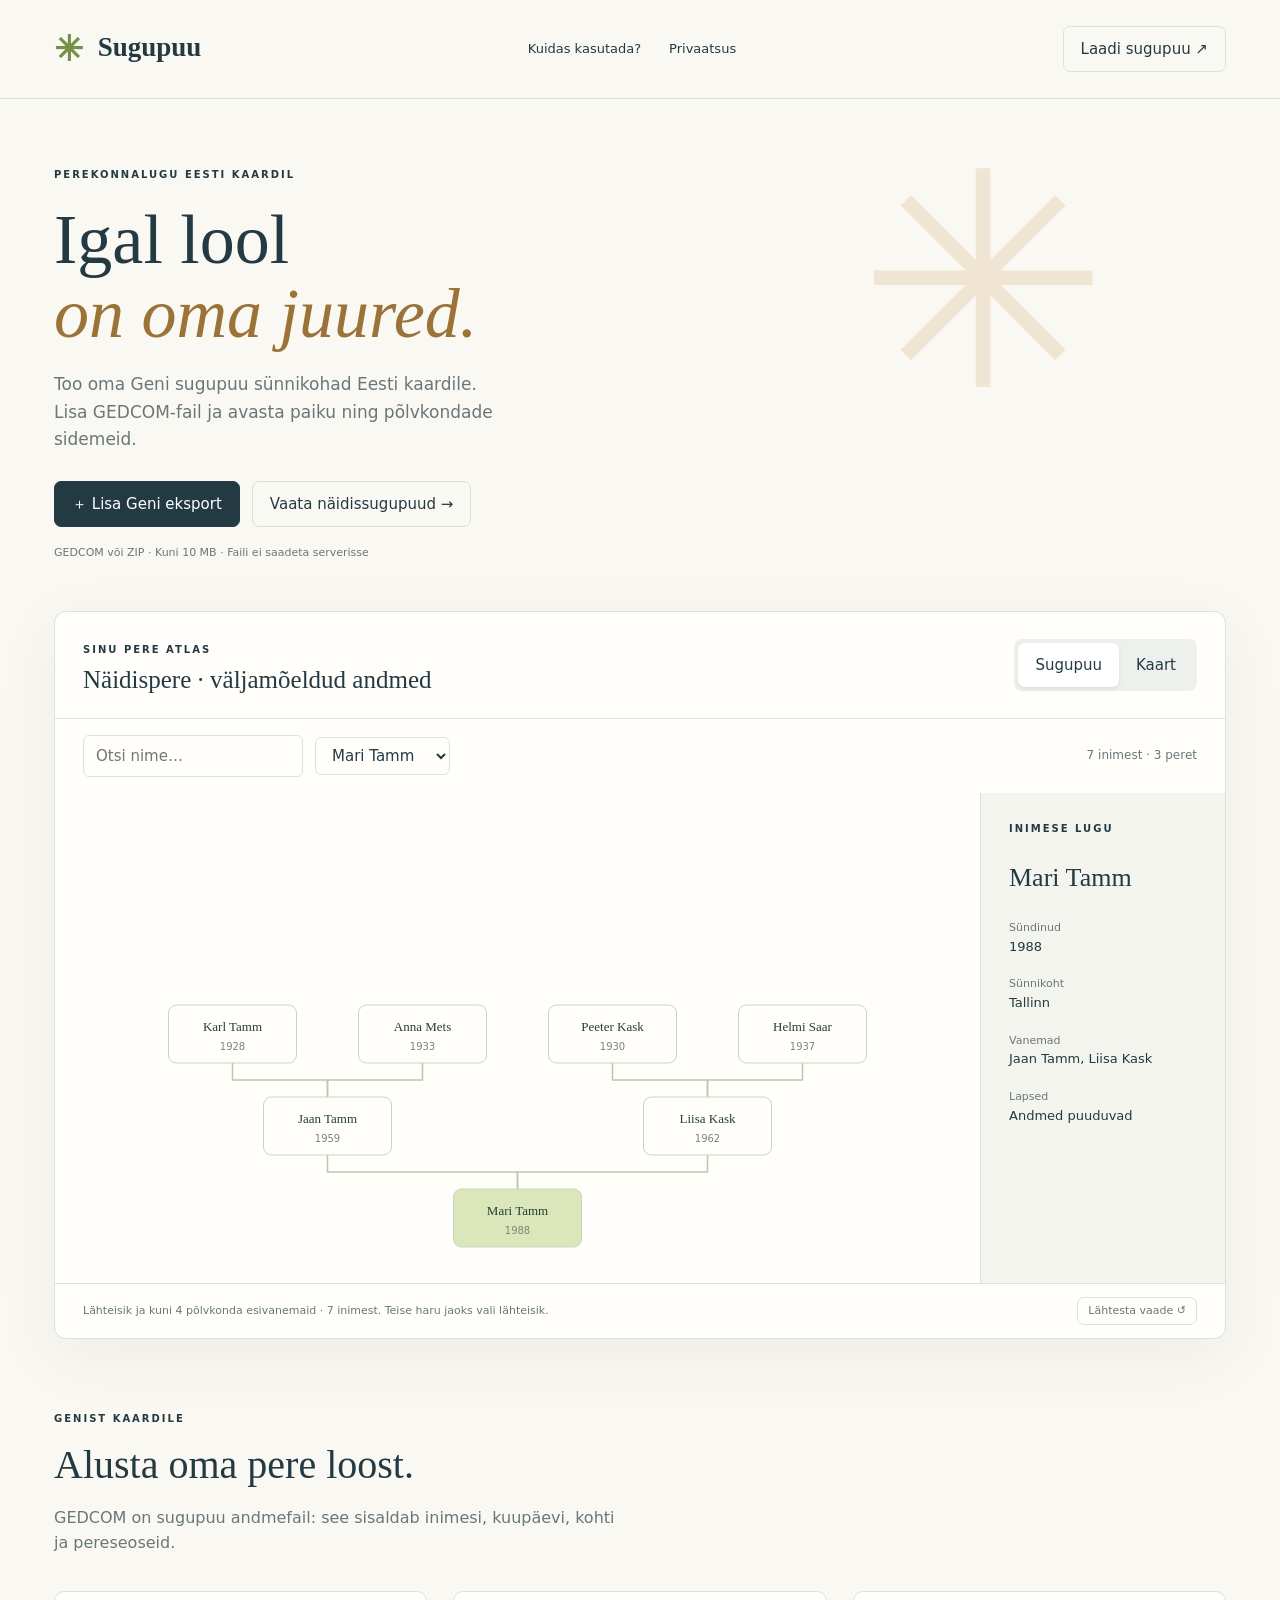
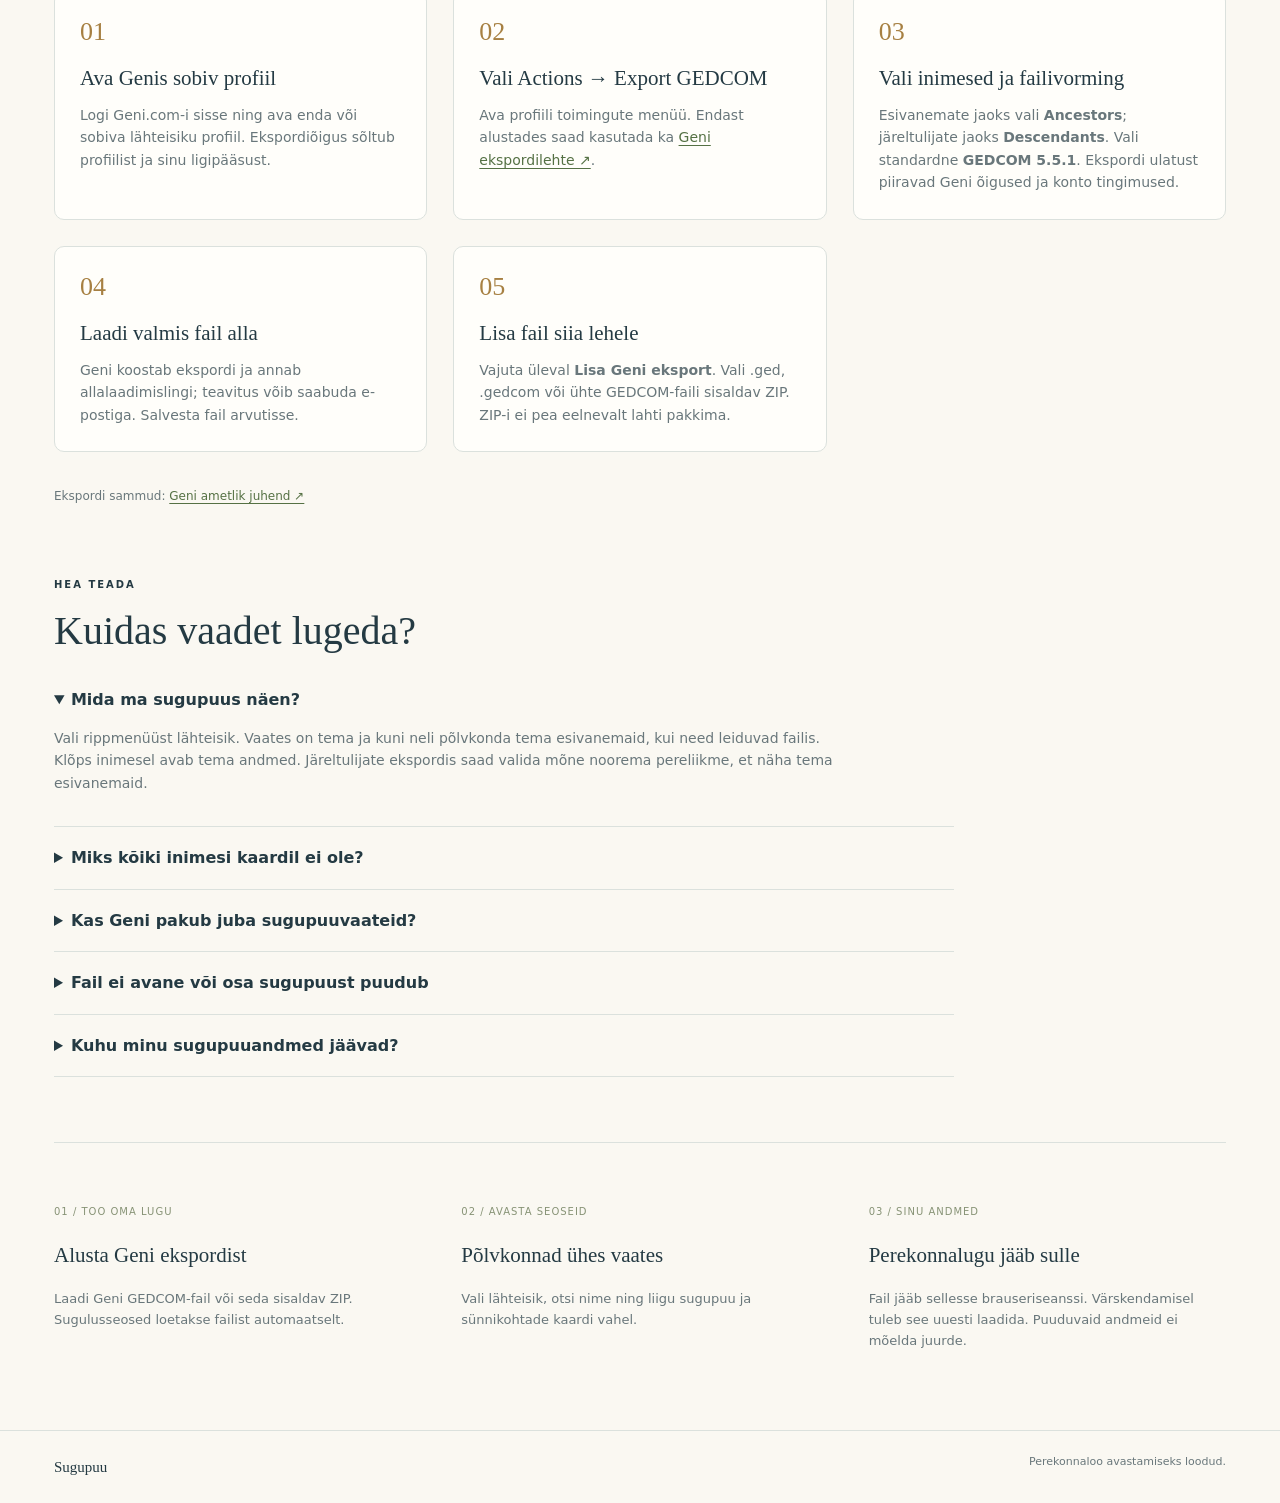
==== docs/index.html @ 22d34a63 "Refresh atlas styling and add Geni GEDCOM export guide" ====
<!doctype html><html lang="et"><meta charset="utf-8"><meta name="viewport" content="width=device-width,initial-scale=1"><title>Sugupuu — sinu pere lugu</title><style>:root{--ink:#263f37;--muted:#778078;--paper:#f7f6f0;--line:#dce2d8;--accent:#dbe7ba}*{box-sizing:border-box}body{margin:0;background:var(--paper);color:var(--ink);font:15px/1.6 system-ui,sans-serif}button,input,select{font:inherit;color:inherit}button{cursor:pointer;background:transparent;border:1px solid var(--line);border-radius:7px;padding:10px 17px}button:hover{background:#e8eddf}header,main,footer{max-width:1400px;margin:auto}header{display:flex;align-items:center;justify-content:space-between;padding:26px 54px;border-bottom:1px solid var(--line)}.brand{font:700 27px Georgia;color:inherit;text-decoration:none}.brand span{color:#749144;font-size:35px;vertical-align:middle;margin-right:8px}.tag,.eyebrow{font-size:10px;letter-spacing:2px;font-weight:650}.tag{color:var(--muted)}main{padding:0 54px}.intro{padding:68px 0 48px;position:relative}.intro:after{content:'✳';position:absolute;right:10%;top:5px;font-size:300px;line-height:1.2;color:#e6ebd9;z-index:-1}h1{font:normal 70px/1.06 Georgia;margin:20px 0}h1 em{color:#718655;font-weight:normal}p{color:var(--muted)}.intro p{max-width:440px;font-size:17px}.upload{display:flex;gap:12px;margin:28px 0 12px}.primary{background:var(--ink);color:white;border-color:var(--ink)}.primary:hover{background:#3f5b4d}small{color:var(--muted);font-size:11px}.workspace{border:1px solid var(--line);border-radius:12px;background:#fffefa;overflow:hidden;box-shadow:0 20px 60px #32472e07}.toolbar{display:flex;justify-content:space-between;align-items:center;padding:24px 28px;border-bottom:1px solid var(--line)}h2{font:normal 25px Georgia;margin:6px 0 0}.tabs{display:flex;background:#f0f2e9;border-radius:8px;padding:4px}.tabs button{border:0}.tabs .active{background:white;box-shadow:0 2px 5px #0001}.controls{display:flex;gap:12px;padding:16px 28px;align-items:center}.controls input,.controls select{background:transparent;border:1px solid var(--line);padding:8px 12px;border-radius:6px;max-width:260px}.controls #stats{margin-left:auto;font-size:12px;color:var(--muted)}#status{margin:0 28px;font-size:12px;color:#8c693b}.canvas{display:flex;min-height:490px;background:radial-gradient(#ccd5c4 .7px,transparent .7px);background-size:18px 18px}svg{width:100%;height:490px;min-width:0;touch-action:none}aside{width:245px;flex-shrink:0;padding:28px;background:#f7f8f1;border-left:1px solid var(--line)}aside h3{font:normal 26px Georgia}aside p{font-size:13px}aside dt{color:var(--muted);font-size:11px;margin-top:18px}aside dd{margin:0;font-size:13px}.foot{border-top:1px solid var(--line);padding:13px 28px;display:flex;align-items:center;justify-content:space-between;font-size:11px;color:var(--muted)}.foot button{padding:4px 10px;font-size:11px}.notes{display:grid;grid-template-columns:repeat(3,1fr);gap:50px;padding:55px 0 65px}.notes span{font-size:10px;letter-spacing:1px;color:#879376}.notes h3{font:normal 21px Georgia}.notes p{font-size:13px}footer{border-top:1px solid var(--line);padding:24px 54px;font-family:Georgia}footer span{float:right;color:var(--muted);font:11px system-ui}.person{cursor:pointer}.person:hover rect{stroke:#6d8750;stroke-width:2}.person text{pointer-events:none}.link{fill:none;stroke:#bbc8ac;stroke-width:1.5}@media(max-width:750px){header,footer{padding:20px}.tag{display:none}main{padding:0 18px}.intro{padding-top:42px}h1{font-size:53px}.intro:after{font-size:210px;right:0;top:30px}.upload{flex-wrap:wrap}.toolbar{padding:18px;gap:12px}h2{font-size:21px}.controls{padding:12px;flex-wrap:wrap}.controls input,.controls select{max-width:100%;width:46%}.controls #stats{margin:0}.canvas{flex-direction:column}aside{width:100%;border-left:0;border-top:1px solid var(--line);padding:18px}svg{height:420px}.notes{grid-template-columns:1fr;gap:16px;padding:35px 0}.foot{padding:12px;gap:10px}}

/* Warm atlas palette and guided onboarding */
:root{--ink:#243a43;--muted:#69777b;--paper:#faf8f2;--line:#dbe1dd;--accent:#e9c777}nav{display:flex;gap:28px}nav a{font-size:13px;color:var(--ink);text-decoration:none}nav a:hover{text-decoration:underline}h1 em{color:#9b7339}.intro:after{color:#efe5d2}.primary{background:#243a43}.workspace{box-shadow:0 18px 65px #233a4310}.tabs{background:#edf0ed}aside{background:#f3f4ed}.guide{padding:72px 0 35px;scroll-margin-top:25px}.guide-head{max-width:570px}.guide-head h2,.faq h2{font:normal 40px/1.2 Georgia;margin:14px 0}.guide-head p{font-size:16px}.steps{list-style:none;counter-reset:steps;display:grid;grid-template-columns:repeat(3,1fr);gap:26px;padding:0;margin:35px 0}.steps li{counter-increment:steps;padding:25px;border:1px solid var(--line);border-radius:10px;background:#fffefa}.steps li:before{content:'0' counter(steps);display:block;color:#a78042;font:26px Georgia}.steps h3{font:normal 21px/1.3 Georgia;margin:18px 0 12px}.steps p{font-size:14px;margin:0}.steps a,.source a{color:#557144;text-underline-offset:3px}.source{font-size:12px}.faq{padding:24px 0 30px;max-width:900px}.faq details{border-bottom:1px solid var(--line);padding:18px 0}.faq summary{cursor:pointer;font-size:16px;font-weight:550}.faq details p{max-width:780px;font-size:14px}.notes{border-top:1px solid var(--line);margin-top:35px}@media(max-width:750px){nav{gap:15px}nav a{font-size:11px}header>button{display:none}.steps{grid-template-columns:1fr}.guide{padding-top:42px}.guide-head h2,.faq h2{font-size:32px}}
</style><body><header><a class="brand" href="."><span>✳</span> Sugupuu</a><nav><a href="#juhend">Kuidas kasutada?</a><a href="#andmed">Privaatsus</a></nav><button id="loadTop">Laadi sugupuu ↗</button></header><main><section class="intro"><div class="eyebrow">PEREKONNALUGU EESTI KAARDIL</div><h1>Igal lool<br><em>on oma juured.</em></h1><p>Too oma Geni sugupuu sünnikohad Eesti kaardile. Lisa GEDCOM-fail ja avasta paiku ning põlvkondade sidemeid.</p><div class="upload"><input type="file" id="file" accept=".ged,.gedcom,.zip" hidden><button class="primary" id="load">＋ Lisa Geni eksport</button><button id="demo">Vaata näidissugupuud →</button></div><small>GEDCOM või ZIP · Kuni 10 MB · Faili ei saadeta serverisse</small></section><section class="workspace"><div class="toolbar"><div><span class="eyebrow">SINU PERE ATLAS</span><h2 id="title">Näidispere sugupuu</h2></div><div class="tabs"><button id="treeTab" class="active">Sugupuu</button><button id="mapTab">Kaart</button></div></div><div class="controls"><input id="search" placeholder="Otsi nime…" aria-label="Otsi nime"><select id="root" aria-label="Lähteisik"></select><span id="stats"></span></div><p id="status" role="status"></p><div class="canvas"><svg id="view" role="img" aria-label="Sugupuu visualiseering"></svg><aside id="detail"><div class="eyebrow">LÄHEMALT</div><h3>Vali inimene</h3><p>Klõpsa sugupuus kaardil, et näha inimese andmeid ja peresidemeid.</p></aside></div><div class="foot"><span id="legend">Jooned ühendavad vanemaid ja lapsi.</span><button id="reset">Lähtesta vaade ↺</button></div></section><section class="guide" id="juhend"><div class="guide-head"><div class="eyebrow">GENIST KAARDILE</div><h2>Alusta oma pere loost.</h2><p>GEDCOM on sugupuu andmefail: see sisaldab inimesi, kuupäevi, kohti ja pereseoseid.</p></div><ol class="steps"><li><h3>Ava Genis sobiv profiil</h3><p>Logi Geni.com-i sisse ning ava enda või sobiva lähteisiku profiil. Ekspordiõigus sõltub profiilist ja sinu ligipääsust.</p></li><li><h3>Vali Actions → Export GEDCOM</h3><p>Ava profiili toimingute menüü. Endast alustades saad kasutada ka <a href="https://www.geni.com/gedcom/export" target="_blank" rel="noopener noreferrer">Geni ekspordilehte ↗</a>.</p></li><li><h3>Vali inimesed ja failivorming</h3><p>Esivanemate jaoks vali <strong>Ancestors</strong>; järeltulijate jaoks <strong>Descendants</strong>. Vali standardne <strong>GEDCOM 5.5.1</strong>. Ekspordi ulatust piiravad Geni õigused ja konto tingimused.</p></li><li><h3>Laadi valmis fail alla</h3><p>Geni koostab ekspordi ja annab allalaadimislingi; teavitus võib saabuda e-postiga. Salvesta fail arvutisse.</p></li><li><h3>Lisa fail siia lehele</h3><p>Vajuta üleval <strong>Lisa Geni eksport</strong>. Vali .ged, .gedcom või ühte GEDCOM-faili sisaldav ZIP. ZIP-i ei pea eelnevalt lahti pakkima.</p></li></ol><p class="source">Ekspordi sammud: <a href="https://help.geni.com/hc/en-us/articles/229705167-How-can-I-export-my-GEDCOM" target="_blank" rel="noopener noreferrer">Geni ametlik juhend ↗</a></p></section><section class="faq"><div class="eyebrow">HEA TEADA</div><h2>Kuidas vaadet lugeda?</h2><details open><summary>Mida ma sugupuus näen?</summary><p>Vali rippmenüüst lähteisik. Vaates on tema ja kuni neli põlvkonda tema esivanemaid, kui need leiduvad failis. Klõps inimesel avab tema andmed. Järeltulijate ekspordis saad valida mõne noorema pereliikme, et näha tema esivanemaid.</p></details><details><summary>Miks kõiki inimesi kaardil ei ole?</summary><p>Kaart tunneb praegu piiratud hulka Eesti kohanimesid. Sünnikoht võib failist puududa või olla sõnastikule tundmatu. Kaardi kohal kuvatakse sobitamata kohad. Neile ei määrata väljamõeldud koordinaate; kaardipunktid tähistavad ligikaudseid asulakeskusi.</p></details><details><summary>Kas Geni pakub juba sugupuuvaateid?</summary><p>Jah. Geni võimaldab sugupuud vaadata ja hallata ning pakub ka kaardifunktsiooni. See leht on eraldiseisev ekspordifaili vaatur: saad uurida sünnikohti Eesti kaardil ning avada lihtsa esivanemate vaate ilma Geni kontoga ühendust loomata. Genis tehtud muudatuste nägemiseks ekspordi ja lisa uus fail.</p></details><details><summary>Fail ei avane või osa sugupuust puudub</summary><p>Kasuta GEDCOM-eksporti, mitte PDF-i ega kopeeritud aruannet. Faili ülempiir on 10 MB. ZIP peab sisaldama täpselt ühte .ged või .gedcom faili. Kui ZIP ei avane, paki see arvutis lahti ja vali .ged-fail. Geni ekspordipiirangud võivad tähendada, et kõiki sugulasi ei ole failis.</p></details><details id="andmed"><summary>Kuhu minu sugupuuandmed jäävad?</summary><p>Faili loetakse ainult selle lehe mälus sinu brauseris. Rakendus ei saada GEDCOM-i serverisse ega salvesta seda küpsistesse või brauseri püsimällu. Lehe värskendamisel tuleb fail uuesti valida. Ekspordifail ise jääb sinu arvutisse sinna, kuhu selle salvestasid. GitHub majutab veebilehte; lehe külastusele kehtivad GitHubi tavapärased logimisreeglid.</p></details></section><section class="notes"><div><span>01 / TOO OMA LUGU</span><h3>Alusta Geni ekspordist</h3><p>Laadi Geni GEDCOM-fail või seda sisaldav ZIP. Sugulusseosed loetakse failist automaatselt.</p></div><div><span>02 / AVASTA SEOSEID</span><h3>Põlvkonnad ühes vaates</h3><p>Vali lähteisik, otsi nime ning liigu sugupuu ja sünnikohtade kaardi vahel.</p></div><div><span>03 / SINU ANDMED</span><h3>Perekonnalugu jääb sulle</h3><p>Fail jääb sellesse brauseriseanssi. Värskendamisel tuleb see uuesti laadida. Puuduvaid andmeid ei mõelda juurde.</p></div></section></main><footer>Sugupuu <span>Perekonnaloo avastamiseks loodud.</span></footer><script>const $=id=>document.getElementById(id);let people=[],families=[],mode='tree',selected='',source='demo';const esc=s=>String(s??'').replace(/[&<>"']/g,c=>({'&':'&amp;','<':'&lt;','>':'&gt;','"':'&quot;',"'":'&#39;'}[c]));
function parseGed(text){const records=[];let stack=[];for(const line of text.replace(/^\uFEFF/,'').split(/\r?\n/)){const m=line.match(/^(\d+)\s+(?:(@[^@]+@)\s+)?(\S+)(?:\s+(.*))?$/);if(!m)continue;const level=+m[1],r={tag:m[3],id:m[2],value:m[4]||'',children:[]};if(level===0){records.push(r);stack=[r]}else if(stack[level-1]){stack[level-1].children.push(r);stack[level]=r;stack.length=level+1}}const get=(r,t)=>r.children.find(c=>c.tag===t);const val=(r,t)=>get(r,t)?.value||'';const ps=records.filter(r=>r.tag==='INDI').map(r=>{const birth=get(r,'BIRT'),death=get(r,'DEAT');return{id:r.id,name:val(r,'NAME').replaceAll('/','').trim()||'Nimi puudub',sex:val(r,'SEX'),birth:birth?val(birth,'DATE'):'',place:birth?val(birth,'PLAC'):'',death:death?val(death,'DATE'):''}});const fs=records.filter(r=>r.tag==='FAM').map(r=>({parents:r.children.filter(c=>['HUSB','WIFE'].includes(c.tag)).map(c=>c.value),children:r.children.filter(c=>c.tag==='CHIL').map(c=>c.value)}));return{people:ps,families:fs}}
const demoText=`0 HEAD
1 CHAR UTF-8
0 @I1@ INDI
1 NAME Mari /Tamm/
1 BIRT
2 DATE 1988
2 PLAC Tallinn
0 @I2@ INDI
1 NAME Jaan /Tamm/
1 BIRT
2 DATE 1959
2 PLAC Tartu
0 @I3@ INDI
1 NAME Liisa /Kask/
1 BIRT
2 DATE 1962
2 PLAC Pärnu
0 @I4@ INDI
1 NAME Karl /Tamm/
1 BIRT
2 DATE 1928
2 PLAC Viljandi
0 @I5@ INDI
1 NAME Anna /Mets/
1 BIRT
2 DATE 1933
2 PLAC Võru
0 @I6@ INDI
1 NAME Peeter /Kask/
1 BIRT
2 DATE 1930
2 PLAC Kuressaare
0 @I7@ INDI
1 NAME Helmi /Saar/
1 BIRT
2 DATE 1937
2 PLAC Haapsalu
0 @F1@ FAM
1 HUSB @I2@
1 WIFE @I3@
1 CHIL @I1@
0 @F2@ FAM
1 HUSB @I4@
1 WIFE @I5@
1 CHIL @I2@
0 @F3@ FAM
1 HUSB @I6@
1 WIFE @I7@
1 CHIL @I3@
0 TRLR`;
function setData(data,label){if(!data.people.length)throw Error('Failist ei leitud GEDCOM-isikuid. Vali Geni GEDCOM-eksport.');people=data.people;families=data.families;selected=people[0].id;$('root').innerHTML=people.map(p=>`<option value="${esc(p.id)}">${esc(p.name)}</option>`).join('');$('title').textContent=label;$('search').value='';$('stats').textContent=`${people.length} inimest · ${families.length} peret`;$('status').textContent='';render();detail(selected)}
function person(id){return people.find(p=>p.id===id)}function parents(id){return[...new Set(families.filter(f=>f.children.includes(id)).flatMap(f=>f.parents))].filter(id=>person(id))}
function detail(id){selected=id;const p=person(id);if(!p)return;const par=parents(id).map(id=>person(id).name).join(', ');const children=[...new Set(families.filter(f=>f.parents.includes(id)).flatMap(f=>f.children))].map(person).filter(Boolean).map(p=>p.name).join(', ');$('detail').innerHTML=`<div class="eyebrow">INIMESE LUGU</div><h3>${esc(p.name)}</h3><dl><dt>Sündinud</dt><dd>${esc(p.birth||'Aeg teadmata')}</dd><dt>Sünnikoht</dt><dd>${esc(p.place||'Koht teadmata')}</dd>${p.death?`<dt>Surnud</dt><dd>${esc(p.death)}</dd>`:''}<dt>Vanemad</dt><dd>${esc(par||'Andmed puuduvad')}</dd><dt>Lapsed</dt><dd>${esc(children||'Andmed puuduvad')}</dd></dl>`}
let mapData=null;Promise.resolve({"land": [[[24.3062, 57.8682], [24.3167, 57.8773], [24.3244, 57.8868], [24.3279, 57.8981], [24.3303, 57.9101], [24.3338, 57.9213], [24.3811, 57.9838], [24.3983, 58.0233], [24.4465, 58.0545], [24.4641, 58.0722], [24.4641, 58.1206], [24.4714, 58.1425], [24.4729, 58.1547], [24.4675, 58.1653], [24.4598, 58.1745], [24.4551, 58.1852], [24.4548, 58.1964], [24.4675, 58.2178], [24.4681, 58.2288], [24.4676, 58.2398], [24.471, 58.2509], [24.4915, 58.2657], [24.5215, 58.2761], [24.5485, 58.2893], [24.5604, 58.3123], [24.551, 58.3337], [24.5288, 58.3507], [24.4442, 58.3861], [24.4032, 58.3953], [24.3618, 58.3973], [24.327, 58.3881], [24.3159, 58.38], [24.3045, 58.3681], [24.2957, 58.355], [24.2922, 58.3431], [24.2908, 58.3275], [24.2869, 58.3185], [24.2559, 58.2895], [24.2433, 58.2802], [24.2289, 58.2741], [24.2108, 58.2714], [24.1742, 58.2768], [24.156, 58.2768], [24.1389, 58.268], [24.1209, 58.2452], [24.1117, 58.241], [24.0941, 58.2447], [24.0835, 58.2509], [24.0532, 58.2783], [24.0071, 58.3005], [23.9802, 58.3184], [23.9138, 58.3333], [23.8737, 58.3352], [23.8547, 58.3397], [23.8495, 58.3428], [23.8384, 58.3514], [23.8335, 58.3539], [23.8245, 58.3546], [23.8184, 58.3518], [23.8128, 58.3483], [23.8057, 58.3465], [23.7966, 58.3488], [23.7869, 58.3531], [23.7771, 58.355], [23.7681, 58.3502], [23.7621, 58.3444], [23.7556, 58.34], [23.7485, 58.3391], [23.741, 58.3431], [23.7349, 58.3514], [23.7293, 58.3629], [23.7253, 58.3749], [23.7236, 58.3847], [23.7189, 58.3996], [23.7075, 58.4074], [23.6942, 58.4132], [23.6834, 58.4222], [23.6774, 58.4352], [23.6775, 58.4455], [23.6834, 58.47], [23.6843, 58.4997], [23.679, 58.5242], [23.6638, 58.5362], [23.6349, 58.5284], [23.6224, 58.5291], [23.6032, 58.536], [23.5843, 58.5449], [23.5735, 58.5519], [23.5663, 58.5659], [23.5651, 58.5774], [23.5612, 58.5832], [23.5462, 58.5799], [23.5327, 58.5703], [23.5248, 58.5596], [23.5164, 58.5546], [23.5015, 58.5625], [23.4981, 58.5722], [23.5044, 58.583], [23.5135, 58.5938], [23.5182, 58.6037], [23.5125, 58.6224], [23.501, 58.6471], [23.4932, 58.6734], [23.4977, 58.6966], [23.5065, 58.7054], [23.5148, 58.7067], [23.5359, 58.7028], [23.5432, 58.7049], [23.5466, 58.7096], [23.5462, 58.7143], [23.53, 58.7228], [23.5274, 58.7362], [23.5331, 58.7475], [23.5462, 58.7477], [23.5845, 58.7379], [23.6218, 58.7414], [23.6589, 58.7489], [23.697, 58.7512], [23.7166, 58.747], [23.7552, 58.7336], [23.7718, 58.7307], [23.8025, 58.7307], [23.8054, 58.7339], [23.8067, 58.741], [23.8049, 58.748], [23.7991, 58.7512], [23.7834, 58.7558], [23.7796, 58.7664], [23.7855, 58.778], [23.7995, 58.7853], [23.8162, 58.7846], [23.8552, 58.7733], [23.8744, 58.7717], [23.8474, 58.7882], [23.8157, 58.8], [23.7842, 58.801], [23.7577, 58.7853], [23.7395, 58.798], [23.7191, 58.7991], [23.6765, 58.7922], [23.6034, 58.7948], [23.5803, 58.7922], [23.5603, 58.7858], [23.5501, 58.7809], [23.5427, 58.7754], [23.5366, 58.7745], [23.5049, 58.7791], [23.4855, 58.7773], [23.4295, 58.7648], [23.4666, 58.8007], [23.4857, 58.8096], [23.5188, 58.8126], [23.5261, 58.8198], [23.4636, 58.8642], [23.4551, 58.883], [23.4224, 58.9087], [23.422, 58.9287], [23.4437, 58.944], [23.5101, 58.9416], [23.5319, 58.9567], [23.5492, 58.9508], [23.5669, 58.9501], [23.5845, 58.9536], [23.6167, 58.9677], [23.6248, 58.9726], [23.6277, 58.9792], [23.6281, 58.9914], [23.6216, 59.0153], [23.6055, 59.0327], [23.5835, 59.0447], [23.5598, 59.0528], [23.5723, 59.0397], [23.6019, 59.0245], [23.6144, 59.0113], [23.606, 59.0085], [23.5876, 59.0075], [23.5803, 59.0051], [23.5598, 58.9914], [23.5584, 58.9879], [23.5586, 58.982], [23.553, 58.9709], [23.5433, 58.9699], [23.5371, 58.9744], [23.532, 58.9805], [23.5256, 58.984], [23.4613, 58.9924], [23.4348, 59.0038], [23.4084, 59.0256], [23.4152, 59.025], [23.4295, 59.0259], [23.4363, 59.0256], [23.4292, 59.0436], [23.4349, 59.0561], [23.4803, 59.0836], [23.4907, 59.0883], [23.5012, 59.0854], [23.5182, 59.0733], [23.5194, 59.125], [23.4862, 59.1741], [23.4709, 59.2121], [23.5256, 59.2304], [23.5368, 59.2297], [23.5578, 59.2252], [23.5697, 59.2242], [23.5785, 59.2263], [23.5928, 59.2357], [23.6155, 59.2418], [23.6277, 59.2501], [23.6419, 59.2574], [23.6623, 59.2583], [23.7155, 59.2317], [23.7185, 59.2314], [23.7305, 59.2304], [23.7422, 59.2394], [23.7429, 59.2501], [23.736, 59.2596], [23.7236, 59.2651], [23.7349, 59.2777], [23.7568, 59.2836], [23.8454, 59.2847], [23.8888, 59.2788], [23.9356, 59.2806], [23.9876, 59.2909], [24.0386, 59.2933], [24.0806, 59.2713], [24.1001, 59.2945], [24.0921, 59.3126], [24.0282, 59.3577], [24.0194, 59.3673], [24.0222, 59.3781], [24.0348, 59.3887], [24.0482, 59.3951], [24.063, 59.3974], [24.0806, 59.3955], [24.1087, 59.3848], [24.1649, 59.3541], [24.1939, 59.3477], [24.2219, 59.3552], [24.2134, 59.3723], [24.1873, 59.3907], [24.1631, 59.4023], [24.1829, 59.4088], [24.2713, 59.4121], [24.3062, 59.4191], [24.3177, 59.431], [24.3296, 59.4638], [24.3338, 59.4706], [24.3997, 59.4788], [24.4225, 59.4774], [24.4421, 59.4699], [24.4783, 59.4484], [24.4983, 59.4438], [24.5168, 59.4482], [24.5324, 59.4568], [24.5482, 59.463], [24.5671, 59.46], [24.6248, 59.4389], [24.6426, 59.4364], [24.6605, 59.4406], [24.6566, 59.4499], [24.6404, 59.4591], [24.6218, 59.4631], [24.6218, 59.4706], [24.6481, 59.4692], [24.6585, 59.4721], [24.6628, 59.4811], [24.6663, 59.4921], [24.675, 59.496], [24.6863, 59.4951], [24.6975, 59.491], [24.7156, 59.4759], [24.7283, 59.4586], [24.7444, 59.4472], [24.7726, 59.4501], [24.7842, 59.4548], [24.7901, 59.4589], [24.8132, 59.484], [24.8158, 59.4893], [24.8068, 59.5047], [24.8003, 59.5106], [24.7914, 59.5147], [24.7835, 59.5198], [24.7801, 59.529], [24.78, 59.5384], [24.779, 59.5455], [24.7767, 59.5522], [24.7726, 59.56], [24.8035, 59.5705], [24.8416, 59.5544], [24.9092, 59.5115], [24.9344, 59.508], [25.0122, 59.5184], [25.0358, 59.5152], [25.0772, 59.501], [25.0978, 59.4979], [25.1165, 59.5031], [25.1079, 59.529], [25.1221, 59.5395], [25.1455, 59.5391], [25.1941, 59.5226], [25.4077, 59.491], [25.4094, 59.491], [25.4024, 59.5143], [25.4158, 59.5271], [25.4401, 59.5321], [25.5332, 59.532], [25.5437, 59.5351], [25.5433, 59.5422], [25.5361, 59.5493], [25.5257, 59.5525], [25.4971, 59.5709], [25.4819, 59.6112], [25.4785, 59.6515], [25.4849, 59.6698], [25.5025, 59.6623], [25.5353, 59.629], [25.5537, 59.6214], [25.575, 59.6169], [25.5921, 59.606], [25.6223, 59.5805], [25.6445, 59.5718], [25.6768, 59.5661], [25.7059, 59.5693], [25.7185, 59.5876], [25.7108, 59.6046], [25.6956, 59.6159], [25.6848, 59.6286], [25.6907, 59.6494], [25.6843, 59.6502], [25.6753, 59.6541], [25.6707, 59.6555], [25.6947, 59.6709], [25.7254, 59.6658], [25.7805, 59.6357], [25.7731, 59.6282], [25.7854, 59.6155], [25.7937, 59.5912], [25.8074, 59.5805], [25.8262, 59.5753], [25.8369, 59.5765], [25.8445, 59.5773], [25.8613, 59.5861], [25.8762, 59.6009], [25.8688, 59.6077], [25.8831, 59.6313], [25.9045, 59.624], [25.9269, 59.6053], [25.9445, 59.5947], [25.965, 59.5973], [25.9671, 59.6038], [25.9627, 59.6125], [25.9644, 59.6214], [25.9769, 59.6313], [25.9885, 59.6343], [26.0018, 59.6326], [26.0364, 59.6232], [26.0745, 59.6043], [26.0784, 59.6003], [26.0803, 59.5947], [26.0817, 59.5873], [26.091, 59.5856], [26.28, 59.5873], [26.2993, 59.5842], [26.3401, 59.5705], [26.4017, 59.5631], [26.4577, 59.5459], [26.4978, 59.54], [26.5199, 59.5395], [26.5365, 59.5427], [26.5703, 59.5568], [26.5847, 59.56], [26.6263, 59.5581], [26.6651, 59.5519], [26.7023, 59.5414], [26.739, 59.5258], [26.7809, 59.5025], [26.8269, 59.477], [26.8757, 59.4677], [26.9175, 59.4542], [26.9377, 59.4501], [27.1162, 59.442], [27.2751, 59.447], [27.409, 59.4519], [27.5632, 59.4321], [27.7171, 59.4272], [27.8733, 59.4076], [27.9147, 59.4145], [27.9535, 59.4282], [27.9832, 59.447], [28.0191, 59.4818], [28.0386, 59.463], [28.0834, 59.4509], [28.1048, 59.4392], [28.1284, 59.4094], [28.1378, 59.4004], [28.1496, 59.3932], [28.1754, 59.3819], [28.1865, 59.3749], [28.1818, 59.3561], [28.1575, 59.364], [28.1136, 59.3454], [28.0324, 59.342], [28.0006, 59.3337], [28.0732, 59.319], [28.0969, 59.3194], [28.0766, 59.3053], [27.9597, 59.3065], [27.9039, 59.2904], [27.8823, 59.2757], [27.8908, 59.258], [27.8735, 59.2365], [27.8424, 59.1612], [27.7843, 59.0772], [27.7672, 59.0559], [27.7244, 59.0144], [27.7133, 58.9919], [27.6959, 58.9772], [27.6944, 58.9759], [27.6053, 58.9347], [27.4778, 58.8754], [27.4463, 58.8189], [27.4106, 58.7549], [27.4288, 58.7094], [27.4493, 58.6585], [27.4989, 58.5346], [27.5549, 58.3952], [27.4941, 58.3195], [27.4828, 58.2686], [27.4954, 58.2215], [27.5196, 58.1945], [27.54, 58.1718], [27.5797, 58.1259], [27.6304, 58.0883], [27.6366, 58.0592], [27.6301, 58.033], [27.6316, 58.0042], [27.6506, 58.0001], [27.6691, 57.992], [27.6752, 57.9678], [27.6704, 57.955], [27.6632, 57.944], [27.6594, 57.9325], [27.665, 57.9184], [27.6731, 57.9128], [27.7744, 57.8907], [27.7908, 57.8809], [27.7993, 57.8611], [27.7868, 57.8476], [27.7635, 57.8387], [27.7007, 57.8248], [27.5563, 57.8131], [27.5376, 57.8116], [27.5246, 57.8073], [27.5326, 57.8051], [27.5539, 57.7948], [27.5262, 57.7873], [27.5124, 57.7813], [27.5024, 57.7725], [27.4978, 57.7557], [27.5089, 57.7275], [27.5078, 57.7148], [27.4904, 57.7046], [27.4077, 57.689], [27.3914, 57.6802], [27.3847, 57.6744], [27.3797, 57.6665], [27.377, 57.6567], [27.3779, 57.6517], [27.3802, 57.6477], [27.3828, 57.6345], [27.3851, 57.6312], [27.387, 57.6276], [27.3849, 57.607], [27.3821, 57.6027], [27.3748, 57.5979], [27.3625, 57.5945], [27.3489, 57.5941], [27.3366, 57.5917], [27.328, 57.5832], [27.3285, 57.5706], [27.3356, 57.5539], [27.345, 57.5381], [27.3529, 57.5276], [27.32, 57.5161], [27.1657, 57.5467], [27.0854, 57.5494], [27.0615, 57.5557], [27.0413, 57.5685], [27.0046, 57.5989], [26.9811, 57.609], [26.9466, 57.6153], [26.9292, 57.6156], [26.9116, 57.6134], [26.8961, 57.615], [26.885, 57.6221], [26.8727, 57.6272], [26.8542, 57.6226], [26.8385, 57.6099], [26.8283, 57.595], [26.8163, 57.5812], [26.7958, 57.5713], [26.7781, 57.5685], [26.7005, 57.5708], [26.667, 57.5649], [26.6343, 57.5544], [26.6048, 57.5403], [26.5984, 57.5339], [26.5948, 57.5265], [26.5901, 57.5204], [26.5799, 57.5178], [26.5702, 57.5196], [26.5517, 57.5268], [26.5422, 57.5282], [26.5287, 57.5239], [26.5151, 57.5173], [26.4995, 57.5158], [26.481, 57.5271], [26.4476, 57.5529], [26.4309, 57.5617], [26.4307, 57.5618], [26.3513, 57.5802], [26.3386, 57.5832], [26.2972, 57.5991], [26.2632, 57.6208], [26.1685, 57.7041], [26.1352, 57.7248], [26.0247, 57.7744], [26.0161, 57.7867], [26.0131, 57.8073], [26.0161, 57.8165], [26.0218, 57.8224], [26.0253, 57.8284], [26.022, 57.8379], [26.0145, 57.8428], [26.0027, 57.846], [25.7926, 57.856], [25.7675, 57.8689], [25.7547, 57.8889], [25.7454, 57.9092], [25.7303, 57.9231], [25.715, 57.9234], [25.7038, 57.9213], [25.6501, 57.9114], [25.6251, 57.9103], [25.6015, 57.9122], [25.5794, 57.9195], [25.5583, 57.9342], [25.5529, 57.9422], [25.5521, 57.9488], [25.5518, 57.9499], [25.5503, 57.9553], [25.5417, 57.9628], [25.532, 57.9664], [25.4966, 57.9706], [25.4572, 57.9841], [25.3966, 58.0232], [25.3565, 58.0348], [25.3464, 58.0344], [25.3399, 58.0326], [25.3337, 58.0318], [25.3246, 58.0348], [25.3183, 58.0406], [25.3064, 58.0587], [25.2996, 58.0656], [25.2817, 58.0734], [25.2635, 58.0751], [25.2507, 58.0685], [25.2495, 58.0512], [25.2776, 58.0241], [25.2844, 58.0081], [25.2645, 57.9942], [25.2325, 57.9854], [25.2168, 57.9854], [25.2021, 57.992], [25.1899, 58.0135], [25.1807, 58.0382], [25.167, 58.0587], [25.141, 58.068], [25.0942, 58.0673], [25.0706, 58.0636], [25.0488, 58.0562], [25.0349, 58.0486], [24.9748, 58.0158], [24.9493, 58.0064], [24.8725, 58.0004], [24.8483, 57.9921], [24.8274, 57.9819], [24.8168, 57.9767], [24.7908, 57.979], [24.7647, 57.9879], [24.7335, 57.9922], [24.7188, 57.9818], [24.7004, 57.9542], [24.6848, 57.9476], [24.6241, 57.944], [24.5539, 57.9474], [24.5338, 57.9451], [24.4813, 57.9193], [24.4416, 57.9081], [24.4291, 57.9003], [24.4127, 57.8766], [24.4015, 57.8665], [24.3782, 57.8594], [24.3497, 57.8586], [24.3062, 57.8682]], [[23.9434, 58.1132], [23.938, 58.1373], [23.9553, 58.1518], [23.9842, 58.1571], [24.0134, 58.1535], [24.0221, 58.1299], [24.0025, 58.1085], [23.9707, 58.0996], [23.9434, 58.1132]], [[23.2306, 58.5048], [23.2551, 58.5001], [23.2886, 58.4882], [23.3184, 58.4725], [23.3333, 58.4564], [23.325, 58.4423], [23.2614, 58.4659], [23.2376, 58.4564], [23.2503, 58.4545], [23.2617, 58.4516], [23.2713, 58.446], [23.278, 58.4365], [23.2349, 58.4399], [23.2157, 58.4459], [23.1961, 58.4564], [23.1922, 58.4611], [23.1882, 58.4682], [23.1819, 58.4747], [23.1719, 58.4775], [23.1565, 58.4775], [23.1548, 58.4755], [23.1489, 58.47], [23.147, 58.4664], [23.1416, 58.4519], [23.138, 58.4461], [23.1304, 58.4395], [23.1235, 58.4357], [23.1087, 58.429], [23.1019, 58.4296], [23.0925, 58.4315], [23.0842, 58.4296], [23.0806, 58.4185], [23.0811, 58.4124], [23.0823, 58.406], [23.0842, 58.4], [23.0868, 58.395], [23.0638, 58.3854], [23.0425, 58.3715], [23.022, 58.3632], [22.9776, 58.3817], [22.9548, 58.381], [22.9475, 58.3726], [22.9695, 58.3602], [22.9027, 58.3118], [22.887, 58.3074], [22.8709, 58.3047], [22.854, 58.2987], [22.8249, 58.2792], [22.8112, 58.2734], [22.7886, 58.2714], [22.7429, 58.2738], [22.7212, 58.2703], [22.7101, 58.2578], [22.7567, 58.2423], [22.7232, 58.2254], [22.6692, 58.2215], [22.655, 58.2447], [22.6398, 58.2502], [22.6213, 58.2528], [22.6026, 58.2521], [22.5862, 58.2478], [22.571, 58.2394], [22.565, 58.2352], [22.5603, 58.2373], [22.5491, 58.2478], [22.535, 58.2541], [22.5261, 58.2474], [22.5176, 58.2304], [22.5104, 58.2272], [22.5072, 58.2249], [22.5042, 58.2235], [22.4972, 58.223], [22.4968, 58.2265], [22.4915, 58.2415], [22.491, 58.2447], [22.4768, 58.2451], [22.4593, 58.2409], [22.443, 58.2341], [22.4324, 58.2268], [22.4216, 58.2216], [22.41, 58.224], [22.3984, 58.2277], [22.388, 58.2268], [22.3805, 58.2235], [22.3615, 58.2177], [22.3538, 58.2168], [22.3234, 58.2066], [22.2951, 58.1929], [22.282, 58.1826], [22.2748, 58.1793], [22.2717, 58.1743], [22.2699, 58.137], [22.2654, 58.1151], [22.2568, 58.0932], [22.2293, 58.0522], [22.221, 58.043], [22.2098, 58.0349], [22.1999, 58.026], [22.1984, 58.0163], [22.203, 57.994], [22.19, 57.9838], [22.0483, 57.9151], [22.0169, 57.9145], [21.9901, 57.9356], [21.9944, 57.9473], [21.9907, 57.9582], [21.9808, 57.9665], [21.9668, 57.9697], [21.9641, 57.9714], [21.9627, 57.9753], [21.9623, 57.98], [21.9634, 57.984], [21.9898, 57.9827], [21.9976, 57.984], [22.0046, 57.991], [22.0154, 58.012], [22.0213, 58.0212], [22.0589, 58.0523], [22.0762, 58.0734], [22.0857, 58.0826], [22.0962, 58.0864], [22.1107, 58.0841], [22.1235, 58.0795], [22.1355, 58.0767], [22.1477, 58.0796], [22.1532, 58.0862], [22.159, 58.1071], [22.1651, 58.1169], [22.203, 58.1479], [22.1803, 58.1608], [22.1419, 58.1695], [22.0723, 58.1758], [22.053, 58.1866], [22.0169, 58.2339], [21.9938, 58.2447], [21.9289, 58.2451], [21.8965, 58.2507], [21.8678, 58.2646], [21.8513, 58.2819], [21.8438, 58.2936], [21.8433, 58.3022], [21.8556, 58.3069], [21.9082, 58.2987], [21.8967, 58.3139], [21.8796, 58.3295], [21.8733, 58.3416], [21.8945, 58.3465], [21.9124, 58.3397], [21.9284, 58.3268], [21.9446, 58.3188], [21.9634, 58.3266], [21.9549, 58.3441], [21.968, 58.3546], [21.9905, 58.3579], [22.0112, 58.3539], [22.0022, 58.3654], [21.9901, 58.3869], [21.946, 58.4323], [21.9245, 58.447], [21.9011, 58.4684], [21.8877, 58.4775], [21.8594, 58.4919], [21.8324, 58.511], [21.885, 58.4982], [21.9014, 58.498], [21.9163, 58.5012], [21.9185, 58.5047], [21.919, 58.51], [21.9285, 58.5184], [21.9666, 58.5176], [21.9956, 58.5125], [22.0208, 58.4993], [22.0642, 58.4567], [22.0698, 58.4465], [22.072, 58.4328], [22.0736, 58.4269], [22.0778, 58.4238], [22.0833, 58.4225], [22.0894, 58.4222], [22.0985, 58.4261], [22.0986, 58.4348], [22.0931, 58.4495], [22.0988, 58.4758], [22.1037, 58.4872], [22.1136, 58.498], [22.1268, 58.5046], [22.1589, 58.5136], [22.1719, 58.5216], [22.1833, 58.5355], [22.1878, 58.5429], [22.1946, 58.5458], [22.2129, 58.5464], [22.2156, 58.5442], [22.219, 58.539], [22.2222, 58.533], [22.2235, 58.5284], [22.2249, 58.5164], [22.2289, 58.5106], [22.2433, 58.5048], [22.2732, 58.502], [22.2829, 58.522], [22.2839, 58.5495], [22.2883, 58.5693], [22.322, 58.5848], [22.4631, 58.5929], [22.5503, 58.6296], [22.5832, 58.6345], [22.5941, 58.6291], [22.6126, 58.6057], [22.6238, 58.6003], [22.6301, 58.5982], [22.6408, 58.5889], [22.6481, 58.5867], [22.6582, 58.5889], [22.6758, 58.5983], [22.6821, 58.6003], [22.7026, 58.5971], [22.7192, 58.5912], [22.7363, 58.5881], [22.758, 58.5929], [22.7907, 58.6148], [22.8114, 58.623], [22.8464, 58.6134], [22.8997, 58.6203], [22.922, 58.6174], [22.944, 58.6102], [22.9898, 58.6018], [23.0365, 58.5842], [23.0911, 58.571], [23.1113, 58.5557], [23.1258, 58.5351], [23.1336, 58.529], [23.1483, 58.5216], [23.1886, 58.5104], [23.2306, 58.5048]], [[23.3816, 58.5799], [23.3971, 58.5637], [23.4002, 58.5554], [23.3799, 58.5476], [23.3716, 58.5388], [23.3622, 58.5325], [23.3469, 58.5355], [23.3309, 58.5415], [23.3137, 58.5447], [23.2786, 58.5464], [23.2647, 58.5438], [23.2349, 58.5347], [23.2238, 58.5355], [23.1346, 58.5799], [23.0833, 58.5905], [23.0593, 58.6035], [23.0628, 58.6246], [23.0755, 58.6298], [23.1061, 58.6242], [23.1209, 58.6283], [23.1235, 58.6337], [23.1304, 58.6545], [23.1346, 58.6618], [23.1546, 58.6759], [23.1758, 58.6811], [23.1978, 58.6806], [23.2883, 58.6665], [23.3303, 58.6531], [23.3438, 58.6447], [23.3491, 58.6351], [23.3482, 58.6252], [23.346, 58.6157], [23.3475, 58.6072], [23.3556, 58.5983], [23.374, 58.5864], [23.3816, 58.5799]], [[23.364, 59.029], [23.3897, 59.0075], [23.3937, 58.9962], [23.3848, 58.9805], [23.3743, 58.9755], [23.3623, 58.9775], [23.3504, 58.9819], [23.3401, 58.984], [23.3294, 58.9818], [23.2991, 58.9709], [23.2786, 58.9707], [23.2444, 58.9813], [23.2234, 58.984], [23.2175, 58.9819], [23.2151, 58.9774], [23.2108, 58.973], [23.1742, 58.9683], [23.1633, 58.9689], [23.1483, 58.974], [23.1194, 59.0161], [23.1141, 59.0218], [23.1189, 59.0335], [23.1314, 59.0407], [23.1482, 59.0444], [23.1702, 59.0459], [23.208, 59.0441], [23.278, 59.0324], [23.322, 59.039], [23.3442, 59.0393], [23.364, 59.029]], [[22.2918, 58.8952], [22.2269, 58.8865], [22.195, 58.888], [22.0625, 58.9258], [22.0447, 58.9362], [22.0555, 58.9527], [22.0942, 58.956], [22.1682, 58.9504], [22.4631, 58.9709], [22.4435, 58.9777], [22.4421, 58.9847], [22.4546, 58.9872], [22.4767, 58.9805], [22.4885, 58.9811], [22.4876, 59.0164], [22.5042, 59.0256], [22.5269, 59.0264], [22.5444, 59.0301], [22.5593, 59.0384], [22.5729, 59.0528], [22.5764, 59.0617], [22.5764, 59.0701], [22.5783, 59.0784], [22.5872, 59.087], [22.5977, 59.0895], [22.6405, 59.0871], [22.6411, 59.087], [22.6667, 59.0849], [22.6965, 59.0792], [22.7141, 59.0696], [22.6916, 59.0412], [22.7013, 59.025], [22.7205, 59.0116], [22.7367, 59.0051], [22.8372, 59.0086], [22.9341, 58.984], [22.9496, 58.9709], [22.9526, 58.9606], [22.9476, 58.9451], [22.9496, 58.9362], [22.9585, 58.9267], [22.9795, 58.9176], [22.9876, 58.9119], [22.994, 58.9058], [23.0081, 58.8974], [23.0151, 58.8918], [23.0181, 58.8872], [23.0191, 58.882], [23.0186, 58.8707], [23.0217, 58.8641], [23.0285, 58.8621], [23.0355, 58.862], [23.0391, 58.861], [23.0405, 58.8408], [23.0335, 58.8303], [23.0191, 58.8291], [22.9778, 58.8442], [22.9673, 58.8465], [22.9568, 58.8474], [22.9496, 58.8439], [22.947, 58.8376], [22.9422, 58.8342], [22.9292, 58.84], [22.9126, 58.8356], [22.8955, 58.8355], [22.8796, 58.8327], [22.8672, 58.8201], [22.8766, 58.8199], [22.8831, 58.8173], [22.887, 58.8118], [22.8882, 58.803], [22.8867, 58.7905], [22.8821, 58.788], [22.8743, 58.7879], [22.8636, 58.7822], [22.8454, 58.7765], [22.8167, 58.7759], [22.7901, 58.781], [22.7783, 58.7922], [22.7893, 58.8026], [22.8112, 58.8109], [22.8269, 58.8192], [22.8193, 58.8297], [22.8023, 58.8304], [22.7776, 58.8244], [22.7532, 58.8151], [22.7367, 58.8065], [22.7152, 58.782], [22.681, 58.7241], [22.655, 58.7028], [22.6112, 58.6905], [22.5557, 58.687], [22.5017, 58.6948], [22.4631, 58.7165], [22.4722, 58.7199], [22.481, 58.7248], [22.4972, 58.7375], [22.4834, 58.7482], [22.4652, 58.7666], [22.4495, 58.7868], [22.4426, 58.803], [22.4426, 58.8272], [22.4398, 58.8414], [22.4299, 58.8524], [22.3821, 58.8823], [22.3547, 58.8921], [22.325, 58.8966], [22.2918, 58.8952]], [[24.5159, 59.5981], [24.5309, 59.584], [24.5501, 59.5578], [24.5428, 59.5478], [24.5163, 59.5443], [24.4891, 59.5596], [24.4873, 59.5785], [24.5005, 59.5963], [24.5159, 59.5981]], [[23.2605, 57.8135], [23.2707, 57.8078], [23.2751, 57.7987], [23.2702, 57.7856], [23.2503, 57.7844], [23.2295, 57.7917], [23.2178, 57.8009], [23.2186, 57.8095], [23.2206, 57.8177], [23.2243, 57.8237], [23.2396, 57.8226], [23.2605, 57.8135]]], "lakes": [[[27.5067, 58.2371], [27.5288, 58.228], [27.5744, 58.2348], [27.5924, 58.2268], [27.6003, 58.2109], [27.6021, 58.1921], [27.5968, 58.1759], [27.5827, 58.1685], [27.6036, 58.1659], [27.6062, 58.1553], [27.6036, 58.1429], [27.6097, 58.135], [27.623, 58.1376], [27.6583, 58.1573], [27.6942, 58.1659], [27.7128, 58.1732], [27.7322, 58.1774], [27.7531, 58.1721], [27.7658, 58.1721], [27.7987, 58.1874], [27.8152, 58.1894], [27.8149, 58.1868], [27.8181, 58.18], [27.8232, 58.1726], [27.8285, 58.1685], [27.8388, 58.1656], [27.8499, 58.1644], [27.8608, 58.1647], [27.9088, 58.1777], [27.9285, 58.1797], [27.9456, 58.1759], [27.9533, 58.1691], [27.9697, 58.1491], [27.9798, 58.1412], [28.0316, 58.1167], [28.0448, 58.1132], [28.0463, 58.107], [28.0589, 58.0784], [28.0654, 58.069], [28.1396, 58.0243], [28.1511, 58.0146], [28.1573, 58.004], [28.1543, 57.9913], [28.1455, 57.9822], [28.1402, 57.9731], [28.1478, 57.9601], [28.1655, 57.938], [28.1696, 57.9171], [28.1623, 57.8959], [28.1443, 57.8742], [28.1325, 57.863], [28.1266, 57.8591], [27.9606, 57.855], [27.9403, 57.8618], [27.9321, 57.8874], [27.9203, 57.9033], [27.8935, 57.9115], [27.842, 57.9213], [27.8879, 57.9316], [27.897, 57.9357], [27.8988, 57.9469], [27.8903, 57.9557], [27.8761, 57.9613], [27.8499, 57.9648], [27.8149, 57.9742], [27.8046, 57.9804], [27.8008, 57.9837], [27.7878, 57.9901], [27.7778, 58.011], [27.7737, 58.0175], [27.7499, 58.0293], [27.7107, 58.039], [27.6739, 58.0405], [27.6574, 58.0281], [27.658, 58.0178], [27.6574, 58.0146], [27.6398, 58.0007], [27.6336, 57.9934], [27.6159, 57.9636], [27.6021, 57.9848], [27.5941, 58.009], [27.5903, 58.0337], [27.5894, 58.0555], [27.593, 58.0793], [27.5897, 58.0893], [27.5582, 58.0973], [27.5485, 58.1073], [27.5341, 58.135], [27.4823, 58.1909], [27.469, 58.21], [27.467, 58.2209], [27.5067, 58.2371]], [[27.467, 58.2209], [27.4652, 58.2515], [27.4623, 58.2577], [27.4511, 58.2621], [27.4105, 58.2919], [27.4178, 58.3033], [27.4152, 58.3125], [27.4084, 58.3213], [27.4043, 58.3328], [27.4043, 58.354], [27.4081, 58.3607], [27.4152, 58.3657], [27.4184, 58.3708], [27.411, 58.3775], [27.3963, 58.3837], [27.3269, 58.404], [27.283, 58.4046], [27.2603, 58.4084], [27.2371, 58.424], [27.2297, 58.4455], [27.2324, 58.4944], [27.2297, 58.5209], [27.1973, 58.6095], [27.1611, 58.6631], [27.0981, 58.7275], [27.0746, 58.7443], [26.9807, 58.7782], [26.9554, 58.7958], [26.9465, 58.8197], [26.9518, 58.8485], [26.9648, 58.8762], [26.9792, 58.8953], [27.011, 58.923], [27.0446, 58.9442], [27.0814, 58.9598], [27.2871, 59.0016], [27.537, 59.0163], [27.734, 58.9936], [27.7375, 58.9819], [27.7301, 58.9663], [27.7189, 58.9504], [27.7272, 58.915], [27.794, 58.8626], [27.8014, 58.82], [27.7975, 58.8111], [27.7849, 58.7943], [27.7805, 58.7852], [27.7796, 58.7755], [27.7811, 58.7546], [27.7805, 58.7443], [27.7658, 58.6946], [27.7619, 58.6675], [27.7705, 58.6557], [27.7834, 58.6469], [27.8299, 58.573], [27.8349, 58.5518], [27.8355, 58.4894], [27.8332, 58.472], [27.8258, 58.4555], [27.8114, 58.4396], [27.7858, 58.4226], [27.7828, 58.4317], [27.7884, 58.4523], [27.7878, 58.47], [27.7095, 58.4199], [27.6933, 58.3937], [27.6607, 58.364], [27.6533, 58.361], [27.6336, 58.3602], [27.6298, 58.3569], [27.6321, 58.3469], [27.6377, 58.3425], [27.6445, 58.3396], [27.6501, 58.3328], [27.6565, 58.3207], [27.6586, 58.3134], [27.6512, 58.3086], [27.6298, 58.3054], [27.6092, 58.3075], [27.5759, 58.3231], [27.5585, 58.3266], [27.5432, 58.3225], [27.5359, 58.3119], [27.5341, 58.2972], [27.5341, 58.2816], [27.5309, 58.2704], [27.5232, 58.2586], [27.5067, 58.2371], [27.467, 58.2209]], [[26.122, 58.3881], [26.1491, 58.3646], [26.1535, 58.339], [26.1423, 58.2748], [26.1417, 58.2436], [26.1382, 58.2303], [26.1297, 58.2168], [26.1158, 58.2065], [26.0982, 58.1962], [26.0823, 58.1841], [26.0743, 58.1685], [26.0779, 58.15], [26.0879, 58.1373], [26.0935, 58.1258], [26.0846, 58.1099], [26.0717, 58.102], [26.0649, 58.1088], [26.0596, 58.1232], [26.044, 58.1491], [26.0408, 58.1774], [26.0331, 58.1894], [26.0128, 58.2024], [25.9963, 58.2097], [25.9884, 58.2206], [25.9922, 58.2448], [25.9389, 58.2836], [25.9301, 58.2954], [25.9272, 58.3033], [25.9204, 58.3095], [25.9133, 58.3169], [25.9104, 58.3298], [25.9142, 58.3381], [25.941, 58.3569], [25.9545, 58.3778], [25.9634, 58.3958], [25.9772, 58.4087], [26.0057, 58.4149], [26.0349, 58.4146], [26.0667, 58.4111], [26.0955, 58.4025], [26.1158, 58.3881], [26.122, 58.3881]]]}).then(d=>{mapData=d;if(mode==='map')render()}).catch(()=>{});
const places={'tallinn':[59.437,24.754],'tartu':[58.378,26.729],'pärnu':[58.386,24.497],'viljandi':[58.364,25.59],'võru':[57.834,27.019],'kuressaare':[58.253,22.485],'haapsalu':[58.943,23.541],'jõgeva':[58.746,26.394],'kursi':[58.65,26.30],'põltsamaa':[58.653,25.972],'neu oberpahlen':[58.653,25.972],'õisu':[58.193,25.571],'narva':[59.377,28.19],'rakvere':[59.346,26.356],'paide':[58.885,25.557],'valga':[57.777,26.047],'põlva':[58.06,27.069],'kärdla':[58.998,22.749],'rapla':[59.007,24.792]};function locate(place){const s=place.toLocaleLowerCase('et').trim();const k=Object.keys(places).sort((a,b)=>b.length-a.length).find(k=>s===k||s.startsWith(k+',')||s.startsWith(k+' '));return k?places[k]:null}
function render(){const svg=$('view'),q=$('search').value.toLocaleLowerCase('et');$('treeTab').classList.toggle('active',mode==='tree');$('mapTab').classList.toggle('active',mode==='map');svg.setAttribute('viewBox','0 0 900 490');let html='';if(mode==='tree'){const root=$('root').value||people[0]?.id,levels=[[root]],seen=new Set([root]);for(let g=1;g<5;g++){const next=[...new Set(levels[g-1].flatMap(parents))].filter(id=>!seen.has(id));if(!next.length)break;next.forEach(id=>seen.add(id));levels.push(next)}const pos=new Map;levels.forEach((ids,g)=>ids.forEach((id,i)=>pos.set(id,[450+(i-(ids.length-1)/2)*Math.max(135,760/Math.max(ids.length,1)),425-g*92])));let minX=Math.min(...[...pos.values()].map(p=>p[0]))-70,maxX=Math.max(...[...pos.values()].map(p=>p[0]))+70;svg.setAttribute('viewBox',`${Math.min(0,minX)} 0 ${Math.max(900,maxX-minX+30)} 490`);for(const[id,[x,y]]of pos)for(const parent of parents(id)){if(!pos.has(parent))continue;const[px,py]=pos.get(parent);html+=`<path class="link" d="M${x},${y-24} V${(y+py)/2} H${px} V${py+24}"/>`}for(const[id,[x,y]]of pos){const p=person(id),dim=q&&!p.name.toLocaleLowerCase('et').includes(q);html+=`<g class="person" data-id="${esc(id)}" tabindex="0" role="button" aria-label="${esc(p.name)}" opacity="${dim?.2:1}" transform="translate(${x},${y})"><rect x="-64" y="-29" width="128" height="58" rx="8" fill="${id===root?'#dbe7ba':'#fffefa'}" stroke="#cad5bf"/><text text-anchor="middle" y="-3" fill="#263f37" font-family="Georgia" font-size="13">${esc(p.name.length>19?p.name.slice(0,18)+'…':p.name)}</text><text text-anchor="middle" y="16" fill="#7b8575" font-size="10">${esc(p.birth||'Sünniaeg teadmata')}</text></g>`}$('legend').textContent=`Lähteisik ja kuni 4 põlvkonda esivanemaid · ${pos.size} inimest. Teise haru jaoks vali lähteisik.`;$('status').textContent=q?`${people.filter(p=>p.name.toLocaleLowerCase('et').includes(q)).length} nimevastet kogu failis. Teised harud avad lähteisiku valikust.`:'';}else{const xy=(lat,lon)=>[(lon-21.5)*110+75,(59.8-lat)*175+30];if(mapData){for(const ring of mapData.land||[])html+=`<path d="${ring.map(([lon,lat],i)=>(i?'L':'M')+xy(lat,lon).join(',')).join(' ')}Z" fill="#e4ead8" stroke="#c2ceb5"/>`;for(const ring of mapData.lakes||[])html+=`<path d="${ring.map(([lon,lat],i)=>(i?'L':'M')+xy(lat,lon).join(',')).join(' ')}Z" fill="#f6f8ef"/>`}for(const name of ['Tallinn','Tartu','Pärnu','Kuressaare','Narva']){const [x,y]=xy(...locate(name));html+=`<text x="${x+8}" y="${y-8}" fill="#929d87" font-size="11">${name}</text>`}const unknown=[],groups=new Map;for(const p of people){const loc=locate(p.place);if(!loc){unknown.push(p);continue}if(q&&!p.name.toLocaleLowerCase('et').includes(q))continue;const key=loc.join(',');if(!groups.has(key))groups.set(key,[]);groups.get(key).push(p)}for(const[key,ps]of groups){const base=xy(...key.split(',').map(Number));ps.forEach((p,i)=>{const a=i*2.4,r=ps.length>1?6+5*Math.sqrt(i):0,x=base[0]+Math.cos(a)*r,y=base[1]+Math.sin(a)*r;html+=`<g class="person" data-id="${esc(p.id)}" tabindex="0" role="button" aria-label="${esc(p.name)}"><title>${esc(p.name+' · '+p.place)}</title><circle cx="${x}" cy="${y}" r="6" fill="#607e43" stroke="white" stroke-width="2"/></g>`})}$('legend').textContent='Kohanimede ligikaudsed keskpunktid. Kattuvad punktid on loetavuse jaoks nihutatud.';$('status').textContent=`${people.length-unknown.length}/${people.length} inimest kaardil. ${unknown.length?'Sünnikoht puudub või ei ole sõnastikus: '+[...new Set(unknown.map(p=>p.place||'teadmata'))].join('; '):''}`;}svg.innerHTML=html;svg.querySelectorAll('[data-id]').forEach(el=>{el.onclick=()=>detail(el.dataset.id);el.onkeydown=e=>{if(e.key==='Enter'||e.key===' '){e.preventDefault();detail(el.dataset.id)}}})}
async function unzipGed(buffer){const d=new DataView(buffer);let eoc=-1;for(let i=d.byteLength-22;i>=Math.max(0,d.byteLength-65557);i--)if(d.getUint32(i,true)===0x06054b50){eoc=i;break}if(eoc<0)throw Error('ZIP-faili ei saa lugeda. Proovi lahtipakitud .ged-faili.');const entries=d.getUint16(eoc+10,true);let off=d.getUint32(eoc+16,true),found=[];for(let i=0;i<entries;i++){if(d.getUint32(off,true)!==0x02014b50)throw Error('Vigane ZIP.');const flags=d.getUint16(off+8,true),method=d.getUint16(off+10,true),size=d.getUint32(off+20,true),raw=d.getUint32(off+24,true),nl=d.getUint16(off+28,true),xl=d.getUint16(off+30,true),cl=d.getUint16(off+32,true),local=d.getUint32(off+42,true),name=new TextDecoder().decode(new Uint8Array(buffer,off+46,nl));if(/\.(ged|gedcom)$/i.test(name))found.push({flags,method,size,raw,local});off+=46+nl+xl+cl}if(found.length!==1)throw Error('ZIP peab sisaldama täpselt ühte .ged või .gedcom faili.');const f=found[0];if(f.flags&1)throw Error('Parooliga ZIP pole toetatud.');if(f.raw>10*1024*1024)throw Error('GEDCOM-faili ülempiir on 10 MB.');const start=f.local+30+d.getUint16(f.local+26,true)+d.getUint16(f.local+28,true);const bytes=new Uint8Array(buffer,start,f.size);if(f.method===0)return new TextDecoder().decode(bytes);if(f.method!==8)throw Error('See ZIP-tihendus pole toetatud. Laadi .ged-fail.');const stream=new Blob([bytes]).stream().pipeThrough(new DecompressionStream('deflate-raw'));const reader=stream.getReader();let chunks=[],length=0;while(true){const {done,value}=await reader.read();if(done)break;length+=value.length;if(length>10*1024*1024){await reader.cancel();throw Error('Lahtipakitud fail ületab 10 MB.')}chunks.push(value)}return new Blob(chunks).text()}
$('load').onclick=$('loadTop').onclick=()=>$('file').click();$('file').onchange=async e=>{const f=e.target.files[0];if(!f)return;try{if(f.size>10*1024*1024)throw Error('Faili ülempiir on 10 MB.');$('status').textContent='Loen sugupuud…';const txt=/\.zip$/i.test(f.name)?await unzipGed(await f.arrayBuffer()):await f.text();if(!/^0 HEAD/m.test(txt.replace(/^\uFEFF/,'')))throw Error('Valitud fail ei ole toetatud GEDCOM-eksport.');const data=parseGed(txt);setData(data,'Minu sugupuu');source='upload'}catch(err){$('status').textContent=err.message}finally{e.target.value=''}};$('demo').onclick=()=>{source='demo';setData(parseGed(demoText),'Näidispere · väljamõeldud andmed')};$('root').onchange=()=>{render();detail($('root').value)};$('search').oninput=render;$('treeTab').onclick=()=>{mode='tree';render()};$('mapTab').onclick=()=>{mode='map';render()};$('reset').onclick=()=>{$('search').value='';$('root').selectedIndex=0;render();detail($('root').value)};setData(parseGed(demoText),'Näidispere · väljamõeldud andmed');
</script></body></html>
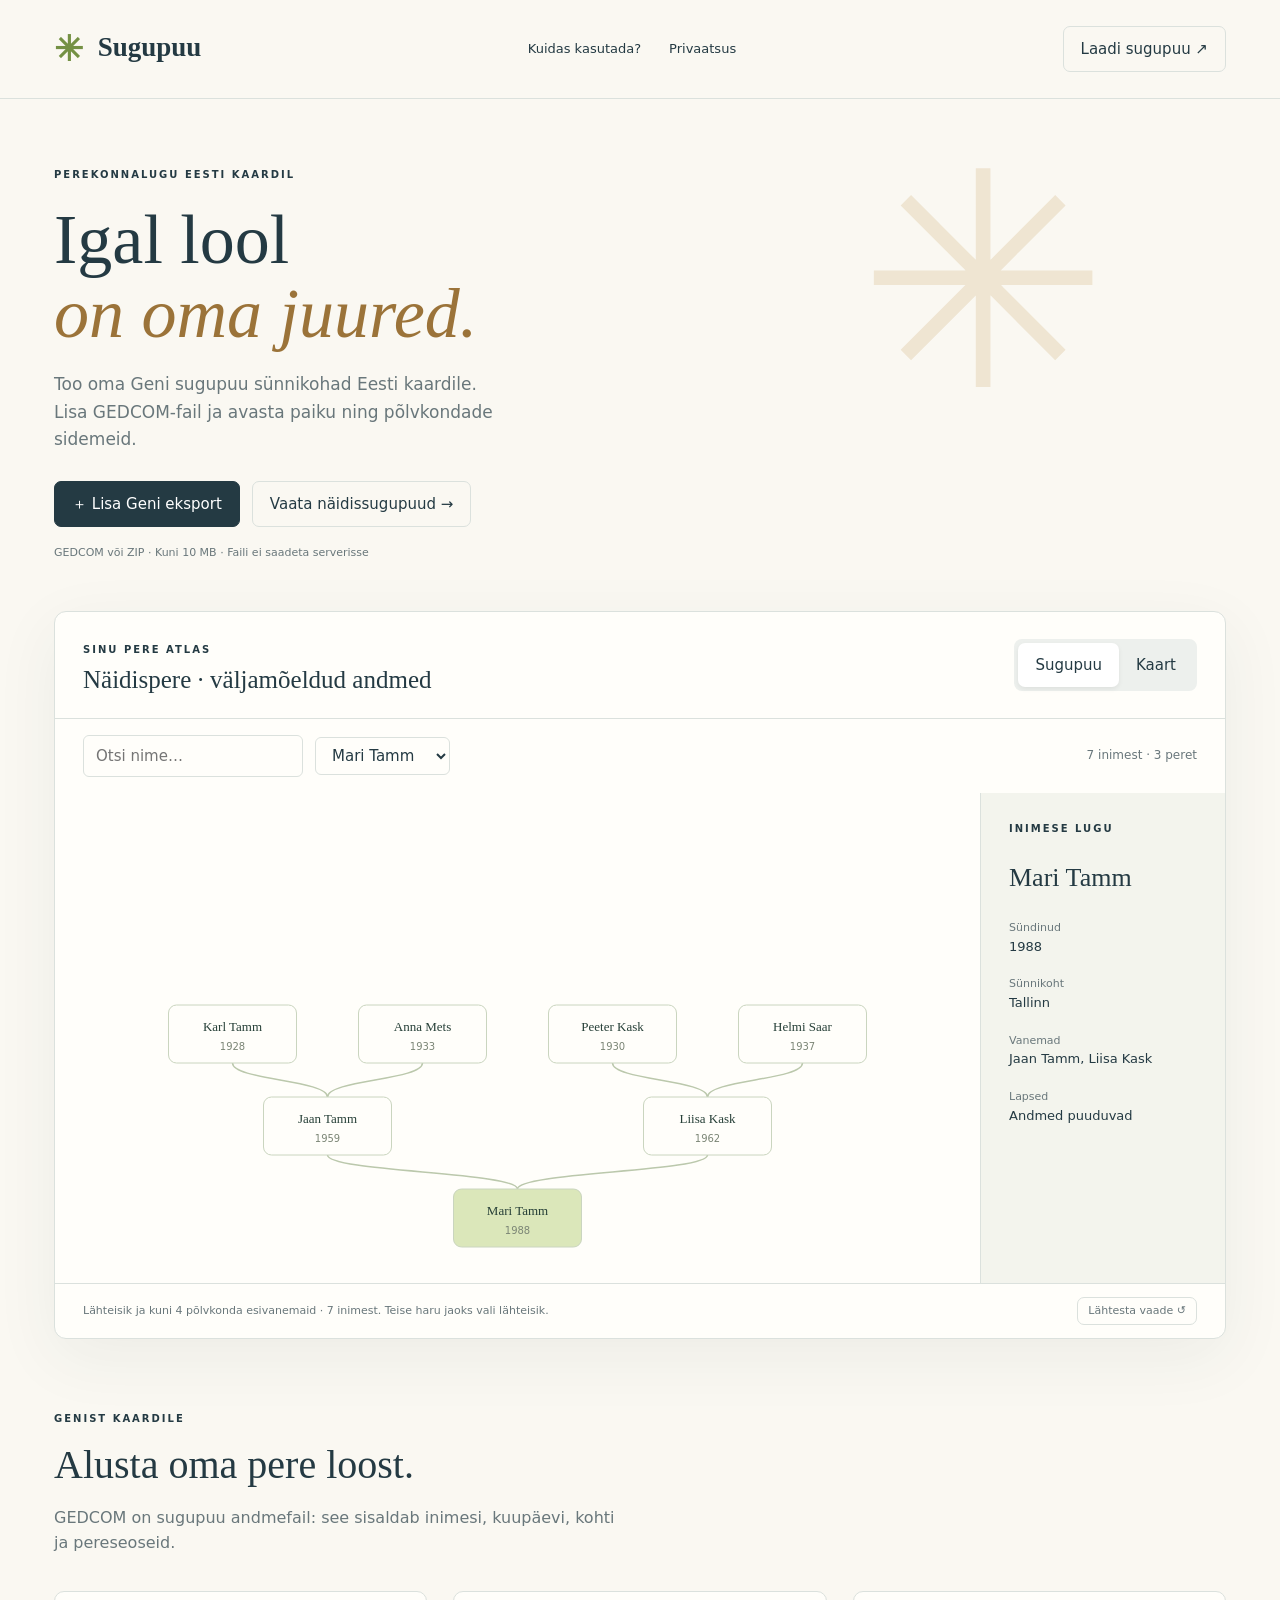
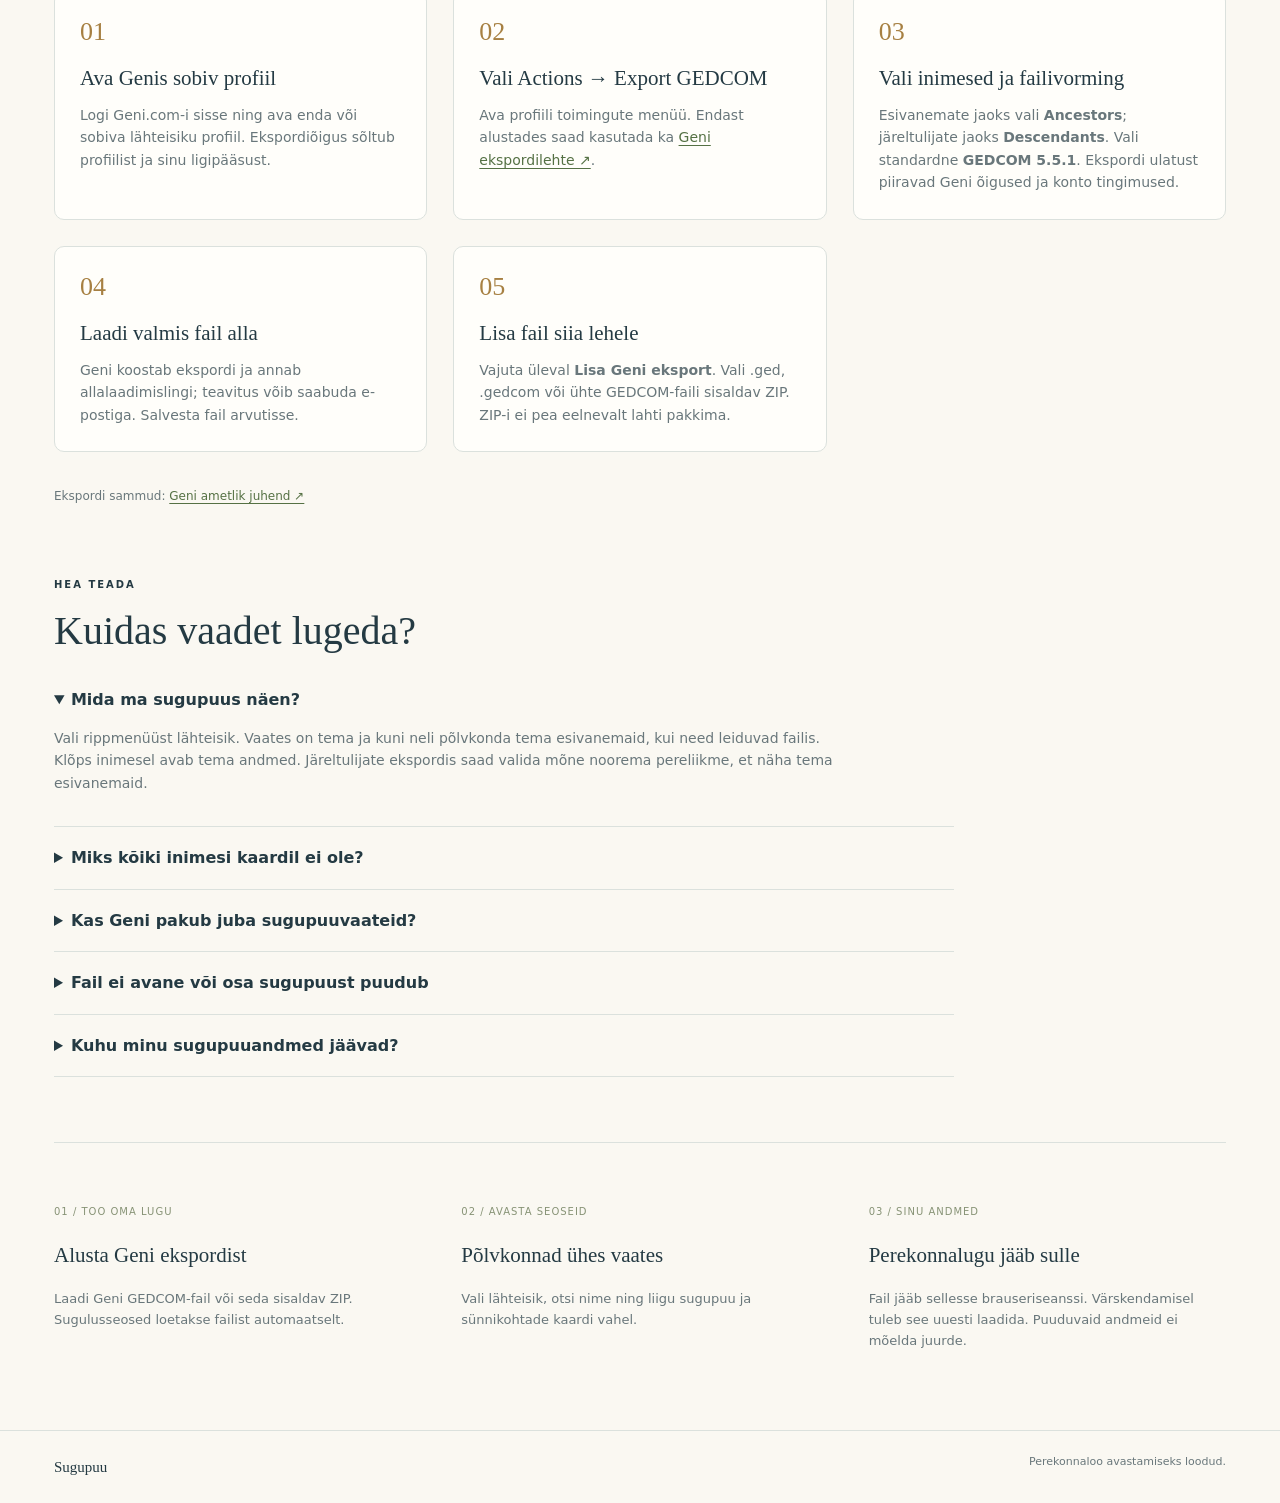
==== commit 19ee55b8: "Separate overlapping family connectors in ancestor tree" ====
--- a/docs/index.html
+++ b/docs/index.html
@@ -59,7 +59,7 @@
 function detail(id){selected=id;const p=person(id);if(!p)return;const par=parents(id).map(id=>person(id).name).join(', ');const children=[...new Set(families.filter(f=>f.parents.includes(id)).flatMap(f=>f.children))].map(person).filter(Boolean).map(p=>p.name).join(', ');$('detail').innerHTML=`<div class="eyebrow">INIMESE LUGU</div><h3>${esc(p.name)}</h3><dl><dt>Sündinud</dt><dd>${esc(p.birth||'Aeg teadmata')}</dd><dt>Sünnikoht</dt><dd>${esc(p.place||'Koht teadmata')}</dd>${p.death?`<dt>Surnud</dt><dd>${esc(p.death)}</dd>`:''}<dt>Vanemad</dt><dd>${esc(par||'Andmed puuduvad')}</dd><dt>Lapsed</dt><dd>${esc(children||'Andmed puuduvad')}</dd></dl>`}
 let mapData=null;Promise.resolve({"land": [[[24.3062, 57.8682], [24.3167, 57.8773], [24.3244, 57.8868], [24.3279, 57.8981], [24.3303, 57.9101], [24.3338, 57.9213], [24.3811, 57.9838], [24.3983, 58.0233], [24.4465, 58.0545], [24.4641, 58.0722], [24.4641, 58.1206], [24.4714, 58.1425], [24.4729, 58.1547], [24.4675, 58.1653], [24.4598, 58.1745], [24.4551, 58.1852], [24.4548, 58.1964], [24.4675, 58.2178], [24.4681, 58.2288], [24.4676, 58.2398], [24.471, 58.2509], [24.4915, 58.2657], [24.5215, 58.2761], [24.5485, 58.2893], [24.5604, 58.3123], [24.551, 58.3337], [24.5288, 58.3507], [24.4442, 58.3861], [24.4032, 58.3953], [24.3618, 58.3973], [24.327, 58.3881], [24.3159, 58.38], [24.3045, 58.3681], [24.2957, 58.355], [24.2922, 58.3431], [24.2908, 58.3275], [24.2869, 58.3185], [24.2559, 58.2895], [24.2433, 58.2802], [24.2289, 58.2741], [24.2108, 58.2714], [24.1742, 58.2768], [24.156, 58.2768], [24.1389, 58.268], [24.1209, 58.2452], [24.1117, 58.241], [24.0941, 58.2447], [24.0835, 58.2509], [24.0532, 58.2783], [24.0071, 58.3005], [23.9802, 58.3184], [23.9138, 58.3333], [23.8737, 58.3352], [23.8547, 58.3397], [23.8495, 58.3428], [23.8384, 58.3514], [23.8335, 58.3539], [23.8245, 58.3546], [23.8184, 58.3518], [23.8128, 58.3483], [23.8057, 58.3465], [23.7966, 58.3488], [23.7869, 58.3531], [23.7771, 58.355], [23.7681, 58.3502], [23.7621, 58.3444], [23.7556, 58.34], [23.7485, 58.3391], [23.741, 58.3431], [23.7349, 58.3514], [23.7293, 58.3629], [23.7253, 58.3749], [23.7236, 58.3847], [23.7189, 58.3996], [23.7075, 58.4074], [23.6942, 58.4132], [23.6834, 58.4222], [23.6774, 58.4352], [23.6775, 58.4455], [23.6834, 58.47], [23.6843, 58.4997], [23.679, 58.5242], [23.6638, 58.5362], [23.6349, 58.5284], [23.6224, 58.5291], [23.6032, 58.536], [23.5843, 58.5449], [23.5735, 58.5519], [23.5663, 58.5659], [23.5651, 58.5774], [23.5612, 58.5832], [23.5462, 58.5799], [23.5327, 58.5703], [23.5248, 58.5596], [23.5164, 58.5546], [23.5015, 58.5625], [23.4981, 58.5722], [23.5044, 58.583], [23.5135, 58.5938], [23.5182, 58.6037], [23.5125, 58.6224], [23.501, 58.6471], [23.4932, 58.6734], [23.4977, 58.6966], [23.5065, 58.7054], [23.5148, 58.7067], [23.5359, 58.7028], [23.5432, 58.7049], [23.5466, 58.7096], [23.5462, 58.7143], [23.53, 58.7228], [23.5274, 58.7362], [23.5331, 58.7475], [23.5462, 58.7477], [23.5845, 58.7379], [23.6218, 58.7414], [23.6589, 58.7489], [23.697, 58.7512], [23.7166, 58.747], [23.7552, 58.7336], [23.7718, 58.7307], [23.8025, 58.7307], [23.8054, 58.7339], [23.8067, 58.741], [23.8049, 58.748], [23.7991, 58.7512], [23.7834, 58.7558], [23.7796, 58.7664], [23.7855, 58.778], [23.7995, 58.7853], [23.8162, 58.7846], [23.8552, 58.7733], [23.8744, 58.7717], [23.8474, 58.7882], [23.8157, 58.8], [23.7842, 58.801], [23.7577, 58.7853], [23.7395, 58.798], [23.7191, 58.7991], [23.6765, 58.7922], [23.6034, 58.7948], [23.5803, 58.7922], [23.5603, 58.7858], [23.5501, 58.7809], [23.5427, 58.7754], [23.5366, 58.7745], [23.5049, 58.7791], [23.4855, 58.7773], [23.4295, 58.7648], [23.4666, 58.8007], [23.4857, 58.8096], [23.5188, 58.8126], [23.5261, 58.8198], [23.4636, 58.8642], [23.4551, 58.883], [23.4224, 58.9087], [23.422, 58.9287], [23.4437, 58.944], [23.5101, 58.9416], [23.5319, 58.9567], [23.5492, 58.9508], [23.5669, 58.9501], [23.5845, 58.9536], [23.6167, 58.9677], [23.6248, 58.9726], [23.6277, 58.9792], [23.6281, 58.9914], [23.6216, 59.0153], [23.6055, 59.0327], [23.5835, 59.0447], [23.5598, 59.0528], [23.5723, 59.0397], [23.6019, 59.0245], [23.6144, 59.0113], [23.606, 59.0085], [23.5876, 59.0075], [23.5803, 59.0051], [23.5598, 58.9914], [23.5584, 58.9879], [23.5586, 58.982], [23.553, 58.9709], [23.5433, 58.9699], [23.5371, 58.9744], [23.532, 58.9805], [23.5256, 58.984], [23.4613, 58.9924], [23.4348, 59.0038], [23.4084, 59.0256], [23.4152, 59.025], [23.4295, 59.0259], [23.4363, 59.0256], [23.4292, 59.0436], [23.4349, 59.0561], [23.4803, 59.0836], [23.4907, 59.0883], [23.5012, 59.0854], [23.5182, 59.0733], [23.5194, 59.125], [23.4862, 59.1741], [23.4709, 59.2121], [23.5256, 59.2304], [23.5368, 59.2297], [23.5578, 59.2252], [23.5697, 59.2242], [23.5785, 59.2263], [23.5928, 59.2357], [23.6155, 59.2418], [23.6277, 59.2501], [23.6419, 59.2574], [23.6623, 59.2583], [23.7155, 59.2317], [23.7185, 59.2314], [23.7305, 59.2304], [23.7422, 59.2394], [23.7429, 59.2501], [23.736, 59.2596], [23.7236, 59.2651], [23.7349, 59.2777], [23.7568, 59.2836], [23.8454, 59.2847], [23.8888, 59.2788], [23.9356, 59.2806], [23.9876, 59.2909], [24.0386, 59.2933], [24.0806, 59.2713], [24.1001, 59.2945], [24.0921, 59.3126], [24.0282, 59.3577], [24.0194, 59.3673], [24.0222, 59.3781], [24.0348, 59.3887], [24.0482, 59.3951], [24.063, 59.3974], [24.0806, 59.3955], [24.1087, 59.3848], [24.1649, 59.3541], [24.1939, 59.3477], [24.2219, 59.3552], [24.2134, 59.3723], [24.1873, 59.3907], [24.1631, 59.4023], [24.1829, 59.4088], [24.2713, 59.4121], [24.3062, 59.4191], [24.3177, 59.431], [24.3296, 59.4638], [24.3338, 59.4706], [24.3997, 59.4788], [24.4225, 59.4774], [24.4421, 59.4699], [24.4783, 59.4484], [24.4983, 59.4438], [24.5168, 59.4482], [24.5324, 59.4568], [24.5482, 59.463], [24.5671, 59.46], [24.6248, 59.4389], [24.6426, 59.4364], [24.6605, 59.4406], [24.6566, 59.4499], [24.6404, 59.4591], [24.6218, 59.4631], [24.6218, 59.4706], [24.6481, 59.4692], [24.6585, 59.4721], [24.6628, 59.4811], [24.6663, 59.4921], [24.675, 59.496], [24.6863, 59.4951], [24.6975, 59.491], [24.7156, 59.4759], [24.7283, 59.4586], [24.7444, 59.4472], [24.7726, 59.4501], [24.7842, 59.4548], [24.7901, 59.4589], [24.8132, 59.484], [24.8158, 59.4893], [24.8068, 59.5047], [24.8003, 59.5106], [24.7914, 59.5147], [24.7835, 59.5198], [24.7801, 59.529], [24.78, 59.5384], [24.779, 59.5455], [24.7767, 59.5522], [24.7726, 59.56], [24.8035, 59.5705], [24.8416, 59.5544], [24.9092, 59.5115], [24.9344, 59.508], [25.0122, 59.5184], [25.0358, 59.5152], [25.0772, 59.501], [25.0978, 59.4979], [25.1165, 59.5031], [25.1079, 59.529], [25.1221, 59.5395], [25.1455, 59.5391], [25.1941, 59.5226], [25.4077, 59.491], [25.4094, 59.491], [25.4024, 59.5143], [25.4158, 59.5271], [25.4401, 59.5321], [25.5332, 59.532], [25.5437, 59.5351], [25.5433, 59.5422], [25.5361, 59.5493], [25.5257, 59.5525], [25.4971, 59.5709], [25.4819, 59.6112], [25.4785, 59.6515], [25.4849, 59.6698], [25.5025, 59.6623], [25.5353, 59.629], [25.5537, 59.6214], [25.575, 59.6169], [25.5921, 59.606], [25.6223, 59.5805], [25.6445, 59.5718], [25.6768, 59.5661], [25.7059, 59.5693], [25.7185, 59.5876], [25.7108, 59.6046], [25.6956, 59.6159], [25.6848, 59.6286], [25.6907, 59.6494], [25.6843, 59.6502], [25.6753, 59.6541], [25.6707, 59.6555], [25.6947, 59.6709], [25.7254, 59.6658], [25.7805, 59.6357], [25.7731, 59.6282], [25.7854, 59.6155], [25.7937, 59.5912], [25.8074, 59.5805], [25.8262, 59.5753], [25.8369, 59.5765], [25.8445, 59.5773], [25.8613, 59.5861], [25.8762, 59.6009], [25.8688, 59.6077], [25.8831, 59.6313], [25.9045, 59.624], [25.9269, 59.6053], [25.9445, 59.5947], [25.965, 59.5973], [25.9671, 59.6038], [25.9627, 59.6125], [25.9644, 59.6214], [25.9769, 59.6313], [25.9885, 59.6343], [26.0018, 59.6326], [26.0364, 59.6232], [26.0745, 59.6043], [26.0784, 59.6003], [26.0803, 59.5947], [26.0817, 59.5873], [26.091, 59.5856], [26.28, 59.5873], [26.2993, 59.5842], [26.3401, 59.5705], [26.4017, 59.5631], [26.4577, 59.5459], [26.4978, 59.54], [26.5199, 59.5395], [26.5365, 59.5427], [26.5703, 59.5568], [26.5847, 59.56], [26.6263, 59.5581], [26.6651, 59.5519], [26.7023, 59.5414], [26.739, 59.5258], [26.7809, 59.5025], [26.8269, 59.477], [26.8757, 59.4677], [26.9175, 59.4542], [26.9377, 59.4501], [27.1162, 59.442], [27.2751, 59.447], [27.409, 59.4519], [27.5632, 59.4321], [27.7171, 59.4272], [27.8733, 59.4076], [27.9147, 59.4145], [27.9535, 59.4282], [27.9832, 59.447], [28.0191, 59.4818], [28.0386, 59.463], [28.0834, 59.4509], [28.1048, 59.4392], [28.1284, 59.4094], [28.1378, 59.4004], [28.1496, 59.3932], [28.1754, 59.3819], [28.1865, 59.3749], [28.1818, 59.3561], [28.1575, 59.364], [28.1136, 59.3454], [28.0324, 59.342], [28.0006, 59.3337], [28.0732, 59.319], [28.0969, 59.3194], [28.0766, 59.3053], [27.9597, 59.3065], [27.9039, 59.2904], [27.8823, 59.2757], [27.8908, 59.258], [27.8735, 59.2365], [27.8424, 59.1612], [27.7843, 59.0772], [27.7672, 59.0559], [27.7244, 59.0144], [27.7133, 58.9919], [27.6959, 58.9772], [27.6944, 58.9759], [27.6053, 58.9347], [27.4778, 58.8754], [27.4463, 58.8189], [27.4106, 58.7549], [27.4288, 58.7094], [27.4493, 58.6585], [27.4989, 58.5346], [27.5549, 58.3952], [27.4941, 58.3195], [27.4828, 58.2686], [27.4954, 58.2215], [27.5196, 58.1945], [27.54, 58.1718], [27.5797, 58.1259], [27.6304, 58.0883], [27.6366, 58.0592], [27.6301, 58.033], [27.6316, 58.0042], [27.6506, 58.0001], [27.6691, 57.992], [27.6752, 57.9678], [27.6704, 57.955], [27.6632, 57.944], [27.6594, 57.9325], [27.665, 57.9184], [27.6731, 57.9128], [27.7744, 57.8907], [27.7908, 57.8809], [27.7993, 57.8611], [27.7868, 57.8476], [27.7635, 57.8387], [27.7007, 57.8248], [27.5563, 57.8131], [27.5376, 57.8116], [27.5246, 57.8073], [27.5326, 57.8051], [27.5539, 57.7948], [27.5262, 57.7873], [27.5124, 57.7813], [27.5024, 57.7725], [27.4978, 57.7557], [27.5089, 57.7275], [27.5078, 57.7148], [27.4904, 57.7046], [27.4077, 57.689], [27.3914, 57.6802], [27.3847, 57.6744], [27.3797, 57.6665], [27.377, 57.6567], [27.3779, 57.6517], [27.3802, 57.6477], [27.3828, 57.6345], [27.3851, 57.6312], [27.387, 57.6276], [27.3849, 57.607], [27.3821, 57.6027], [27.3748, 57.5979], [27.3625, 57.5945], [27.3489, 57.5941], [27.3366, 57.5917], [27.328, 57.5832], [27.3285, 57.5706], [27.3356, 57.5539], [27.345, 57.5381], [27.3529, 57.5276], [27.32, 57.5161], [27.1657, 57.5467], [27.0854, 57.5494], [27.0615, 57.5557], [27.0413, 57.5685], [27.0046, 57.5989], [26.9811, 57.609], [26.9466, 57.6153], [26.9292, 57.6156], [26.9116, 57.6134], [26.8961, 57.615], [26.885, 57.6221], [26.8727, 57.6272], [26.8542, 57.6226], [26.8385, 57.6099], [26.8283, 57.595], [26.8163, 57.5812], [26.7958, 57.5713], [26.7781, 57.5685], [26.7005, 57.5708], [26.667, 57.5649], [26.6343, 57.5544], [26.6048, 57.5403], [26.5984, 57.5339], [26.5948, 57.5265], [26.5901, 57.5204], [26.5799, 57.5178], [26.5702, 57.5196], [26.5517, 57.5268], [26.5422, 57.5282], [26.5287, 57.5239], [26.5151, 57.5173], [26.4995, 57.5158], [26.481, 57.5271], [26.4476, 57.5529], [26.4309, 57.5617], [26.4307, 57.5618], [26.3513, 57.5802], [26.3386, 57.5832], [26.2972, 57.5991], [26.2632, 57.6208], [26.1685, 57.7041], [26.1352, 57.7248], [26.0247, 57.7744], [26.0161, 57.7867], [26.0131, 57.8073], [26.0161, 57.8165], [26.0218, 57.8224], [26.0253, 57.8284], [26.022, 57.8379], [26.0145, 57.8428], [26.0027, 57.846], [25.7926, 57.856], [25.7675, 57.8689], [25.7547, 57.8889], [25.7454, 57.9092], [25.7303, 57.9231], [25.715, 57.9234], [25.7038, 57.9213], [25.6501, 57.9114], [25.6251, 57.9103], [25.6015, 57.9122], [25.5794, 57.9195], [25.5583, 57.9342], [25.5529, 57.9422], [25.5521, 57.9488], [25.5518, 57.9499], [25.5503, 57.9553], [25.5417, 57.9628], [25.532, 57.9664], [25.4966, 57.9706], [25.4572, 57.9841], [25.3966, 58.0232], [25.3565, 58.0348], [25.3464, 58.0344], [25.3399, 58.0326], [25.3337, 58.0318], [25.3246, 58.0348], [25.3183, 58.0406], [25.3064, 58.0587], [25.2996, 58.0656], [25.2817, 58.0734], [25.2635, 58.0751], [25.2507, 58.0685], [25.2495, 58.0512], [25.2776, 58.0241], [25.2844, 58.0081], [25.2645, 57.9942], [25.2325, 57.9854], [25.2168, 57.9854], [25.2021, 57.992], [25.1899, 58.0135], [25.1807, 58.0382], [25.167, 58.0587], [25.141, 58.068], [25.0942, 58.0673], [25.0706, 58.0636], [25.0488, 58.0562], [25.0349, 58.0486], [24.9748, 58.0158], [24.9493, 58.0064], [24.8725, 58.0004], [24.8483, 57.9921], [24.8274, 57.9819], [24.8168, 57.9767], [24.7908, 57.979], [24.7647, 57.9879], [24.7335, 57.9922], [24.7188, 57.9818], [24.7004, 57.9542], [24.6848, 57.9476], [24.6241, 57.944], [24.5539, 57.9474], [24.5338, 57.9451], [24.4813, 57.9193], [24.4416, 57.9081], [24.4291, 57.9003], [24.4127, 57.8766], [24.4015, 57.8665], [24.3782, 57.8594], [24.3497, 57.8586], [24.3062, 57.8682]], [[23.9434, 58.1132], [23.938, 58.1373], [23.9553, 58.1518], [23.9842, 58.1571], [24.0134, 58.1535], [24.0221, 58.1299], [24.0025, 58.1085], [23.9707, 58.0996], [23.9434, 58.1132]], [[23.2306, 58.5048], [23.2551, 58.5001], [23.2886, 58.4882], [23.3184, 58.4725], [23.3333, 58.4564], [23.325, 58.4423], [23.2614, 58.4659], [23.2376, 58.4564], [23.2503, 58.4545], [23.2617, 58.4516], [23.2713, 58.446], [23.278, 58.4365], [23.2349, 58.4399], [23.2157, 58.4459], [23.1961, 58.4564], [23.1922, 58.4611], [23.1882, 58.4682], [23.1819, 58.4747], [23.1719, 58.4775], [23.1565, 58.4775], [23.1548, 58.4755], [23.1489, 58.47], [23.147, 58.4664], [23.1416, 58.4519], [23.138, 58.4461], [23.1304, 58.4395], [23.1235, 58.4357], [23.1087, 58.429], [23.1019, 58.4296], [23.0925, 58.4315], [23.0842, 58.4296], [23.0806, 58.4185], [23.0811, 58.4124], [23.0823, 58.406], [23.0842, 58.4], [23.0868, 58.395], [23.0638, 58.3854], [23.0425, 58.3715], [23.022, 58.3632], [22.9776, 58.3817], [22.9548, 58.381], [22.9475, 58.3726], [22.9695, 58.3602], [22.9027, 58.3118], [22.887, 58.3074], [22.8709, 58.3047], [22.854, 58.2987], [22.8249, 58.2792], [22.8112, 58.2734], [22.7886, 58.2714], [22.7429, 58.2738], [22.7212, 58.2703], [22.7101, 58.2578], [22.7567, 58.2423], [22.7232, 58.2254], [22.6692, 58.2215], [22.655, 58.2447], [22.6398, 58.2502], [22.6213, 58.2528], [22.6026, 58.2521], [22.5862, 58.2478], [22.571, 58.2394], [22.565, 58.2352], [22.5603, 58.2373], [22.5491, 58.2478], [22.535, 58.2541], [22.5261, 58.2474], [22.5176, 58.2304], [22.5104, 58.2272], [22.5072, 58.2249], [22.5042, 58.2235], [22.4972, 58.223], [22.4968, 58.2265], [22.4915, 58.2415], [22.491, 58.2447], [22.4768, 58.2451], [22.4593, 58.2409], [22.443, 58.2341], [22.4324, 58.2268], [22.4216, 58.2216], [22.41, 58.224], [22.3984, 58.2277], [22.388, 58.2268], [22.3805, 58.2235], [22.3615, 58.2177], [22.3538, 58.2168], [22.3234, 58.2066], [22.2951, 58.1929], [22.282, 58.1826], [22.2748, 58.1793], [22.2717, 58.1743], [22.2699, 58.137], [22.2654, 58.1151], [22.2568, 58.0932], [22.2293, 58.0522], [22.221, 58.043], [22.2098, 58.0349], [22.1999, 58.026], [22.1984, 58.0163], [22.203, 57.994], [22.19, 57.9838], [22.0483, 57.9151], [22.0169, 57.9145], [21.9901, 57.9356], [21.9944, 57.9473], [21.9907, 57.9582], [21.9808, 57.9665], [21.9668, 57.9697], [21.9641, 57.9714], [21.9627, 57.9753], [21.9623, 57.98], [21.9634, 57.984], [21.9898, 57.9827], [21.9976, 57.984], [22.0046, 57.991], [22.0154, 58.012], [22.0213, 58.0212], [22.0589, 58.0523], [22.0762, 58.0734], [22.0857, 58.0826], [22.0962, 58.0864], [22.1107, 58.0841], [22.1235, 58.0795], [22.1355, 58.0767], [22.1477, 58.0796], [22.1532, 58.0862], [22.159, 58.1071], [22.1651, 58.1169], [22.203, 58.1479], [22.1803, 58.1608], [22.1419, 58.1695], [22.0723, 58.1758], [22.053, 58.1866], [22.0169, 58.2339], [21.9938, 58.2447], [21.9289, 58.2451], [21.8965, 58.2507], [21.8678, 58.2646], [21.8513, 58.2819], [21.8438, 58.2936], [21.8433, 58.3022], [21.8556, 58.3069], [21.9082, 58.2987], [21.8967, 58.3139], [21.8796, 58.3295], [21.8733, 58.3416], [21.8945, 58.3465], [21.9124, 58.3397], [21.9284, 58.3268], [21.9446, 58.3188], [21.9634, 58.3266], [21.9549, 58.3441], [21.968, 58.3546], [21.9905, 58.3579], [22.0112, 58.3539], [22.0022, 58.3654], [21.9901, 58.3869], [21.946, 58.4323], [21.9245, 58.447], [21.9011, 58.4684], [21.8877, 58.4775], [21.8594, 58.4919], [21.8324, 58.511], [21.885, 58.4982], [21.9014, 58.498], [21.9163, 58.5012], [21.9185, 58.5047], [21.919, 58.51], [21.9285, 58.5184], [21.9666, 58.5176], [21.9956, 58.5125], [22.0208, 58.4993], [22.0642, 58.4567], [22.0698, 58.4465], [22.072, 58.4328], [22.0736, 58.4269], [22.0778, 58.4238], [22.0833, 58.4225], [22.0894, 58.4222], [22.0985, 58.4261], [22.0986, 58.4348], [22.0931, 58.4495], [22.0988, 58.4758], [22.1037, 58.4872], [22.1136, 58.498], [22.1268, 58.5046], [22.1589, 58.5136], [22.1719, 58.5216], [22.1833, 58.5355], [22.1878, 58.5429], [22.1946, 58.5458], [22.2129, 58.5464], [22.2156, 58.5442], [22.219, 58.539], [22.2222, 58.533], [22.2235, 58.5284], [22.2249, 58.5164], [22.2289, 58.5106], [22.2433, 58.5048], [22.2732, 58.502], [22.2829, 58.522], [22.2839, 58.5495], [22.2883, 58.5693], [22.322, 58.5848], [22.4631, 58.5929], [22.5503, 58.6296], [22.5832, 58.6345], [22.5941, 58.6291], [22.6126, 58.6057], [22.6238, 58.6003], [22.6301, 58.5982], [22.6408, 58.5889], [22.6481, 58.5867], [22.6582, 58.5889], [22.6758, 58.5983], [22.6821, 58.6003], [22.7026, 58.5971], [22.7192, 58.5912], [22.7363, 58.5881], [22.758, 58.5929], [22.7907, 58.6148], [22.8114, 58.623], [22.8464, 58.6134], [22.8997, 58.6203], [22.922, 58.6174], [22.944, 58.6102], [22.9898, 58.6018], [23.0365, 58.5842], [23.0911, 58.571], [23.1113, 58.5557], [23.1258, 58.5351], [23.1336, 58.529], [23.1483, 58.5216], [23.1886, 58.5104], [23.2306, 58.5048]], [[23.3816, 58.5799], [23.3971, 58.5637], [23.4002, 58.5554], [23.3799, 58.5476], [23.3716, 58.5388], [23.3622, 58.5325], [23.3469, 58.5355], [23.3309, 58.5415], [23.3137, 58.5447], [23.2786, 58.5464], [23.2647, 58.5438], [23.2349, 58.5347], [23.2238, 58.5355], [23.1346, 58.5799], [23.0833, 58.5905], [23.0593, 58.6035], [23.0628, 58.6246], [23.0755, 58.6298], [23.1061, 58.6242], [23.1209, 58.6283], [23.1235, 58.6337], [23.1304, 58.6545], [23.1346, 58.6618], [23.1546, 58.6759], [23.1758, 58.6811], [23.1978, 58.6806], [23.2883, 58.6665], [23.3303, 58.6531], [23.3438, 58.6447], [23.3491, 58.6351], [23.3482, 58.6252], [23.346, 58.6157], [23.3475, 58.6072], [23.3556, 58.5983], [23.374, 58.5864], [23.3816, 58.5799]], [[23.364, 59.029], [23.3897, 59.0075], [23.3937, 58.9962], [23.3848, 58.9805], [23.3743, 58.9755], [23.3623, 58.9775], [23.3504, 58.9819], [23.3401, 58.984], [23.3294, 58.9818], [23.2991, 58.9709], [23.2786, 58.9707], [23.2444, 58.9813], [23.2234, 58.984], [23.2175, 58.9819], [23.2151, 58.9774], [23.2108, 58.973], [23.1742, 58.9683], [23.1633, 58.9689], [23.1483, 58.974], [23.1194, 59.0161], [23.1141, 59.0218], [23.1189, 59.0335], [23.1314, 59.0407], [23.1482, 59.0444], [23.1702, 59.0459], [23.208, 59.0441], [23.278, 59.0324], [23.322, 59.039], [23.3442, 59.0393], [23.364, 59.029]], [[22.2918, 58.8952], [22.2269, 58.8865], [22.195, 58.888], [22.0625, 58.9258], [22.0447, 58.9362], [22.0555, 58.9527], [22.0942, 58.956], [22.1682, 58.9504], [22.4631, 58.9709], [22.4435, 58.9777], [22.4421, 58.9847], [22.4546, 58.9872], [22.4767, 58.9805], [22.4885, 58.9811], [22.4876, 59.0164], [22.5042, 59.0256], [22.5269, 59.0264], [22.5444, 59.0301], [22.5593, 59.0384], [22.5729, 59.0528], [22.5764, 59.0617], [22.5764, 59.0701], [22.5783, 59.0784], [22.5872, 59.087], [22.5977, 59.0895], [22.6405, 59.0871], [22.6411, 59.087], [22.6667, 59.0849], [22.6965, 59.0792], [22.7141, 59.0696], [22.6916, 59.0412], [22.7013, 59.025], [22.7205, 59.0116], [22.7367, 59.0051], [22.8372, 59.0086], [22.9341, 58.984], [22.9496, 58.9709], [22.9526, 58.9606], [22.9476, 58.9451], [22.9496, 58.9362], [22.9585, 58.9267], [22.9795, 58.9176], [22.9876, 58.9119], [22.994, 58.9058], [23.0081, 58.8974], [23.0151, 58.8918], [23.0181, 58.8872], [23.0191, 58.882], [23.0186, 58.8707], [23.0217, 58.8641], [23.0285, 58.8621], [23.0355, 58.862], [23.0391, 58.861], [23.0405, 58.8408], [23.0335, 58.8303], [23.0191, 58.8291], [22.9778, 58.8442], [22.9673, 58.8465], [22.9568, 58.8474], [22.9496, 58.8439], [22.947, 58.8376], [22.9422, 58.8342], [22.9292, 58.84], [22.9126, 58.8356], [22.8955, 58.8355], [22.8796, 58.8327], [22.8672, 58.8201], [22.8766, 58.8199], [22.8831, 58.8173], [22.887, 58.8118], [22.8882, 58.803], [22.8867, 58.7905], [22.8821, 58.788], [22.8743, 58.7879], [22.8636, 58.7822], [22.8454, 58.7765], [22.8167, 58.7759], [22.7901, 58.781], [22.7783, 58.7922], [22.7893, 58.8026], [22.8112, 58.8109], [22.8269, 58.8192], [22.8193, 58.8297], [22.8023, 58.8304], [22.7776, 58.8244], [22.7532, 58.8151], [22.7367, 58.8065], [22.7152, 58.782], [22.681, 58.7241], [22.655, 58.7028], [22.6112, 58.6905], [22.5557, 58.687], [22.5017, 58.6948], [22.4631, 58.7165], [22.4722, 58.7199], [22.481, 58.7248], [22.4972, 58.7375], [22.4834, 58.7482], [22.4652, 58.7666], [22.4495, 58.7868], [22.4426, 58.803], [22.4426, 58.8272], [22.4398, 58.8414], [22.4299, 58.8524], [22.3821, 58.8823], [22.3547, 58.8921], [22.325, 58.8966], [22.2918, 58.8952]], [[24.5159, 59.5981], [24.5309, 59.584], [24.5501, 59.5578], [24.5428, 59.5478], [24.5163, 59.5443], [24.4891, 59.5596], [24.4873, 59.5785], [24.5005, 59.5963], [24.5159, 59.5981]], [[23.2605, 57.8135], [23.2707, 57.8078], [23.2751, 57.7987], [23.2702, 57.7856], [23.2503, 57.7844], [23.2295, 57.7917], [23.2178, 57.8009], [23.2186, 57.8095], [23.2206, 57.8177], [23.2243, 57.8237], [23.2396, 57.8226], [23.2605, 57.8135]]], "lakes": [[[27.5067, 58.2371], [27.5288, 58.228], [27.5744, 58.2348], [27.5924, 58.2268], [27.6003, 58.2109], [27.6021, 58.1921], [27.5968, 58.1759], [27.5827, 58.1685], [27.6036, 58.1659], [27.6062, 58.1553], [27.6036, 58.1429], [27.6097, 58.135], [27.623, 58.1376], [27.6583, 58.1573], [27.6942, 58.1659], [27.7128, 58.1732], [27.7322, 58.1774], [27.7531, 58.1721], [27.7658, 58.1721], [27.7987, 58.1874], [27.8152, 58.1894], [27.8149, 58.1868], [27.8181, 58.18], [27.8232, 58.1726], [27.8285, 58.1685], [27.8388, 58.1656], [27.8499, 58.1644], [27.8608, 58.1647], [27.9088, 58.1777], [27.9285, 58.1797], [27.9456, 58.1759], [27.9533, 58.1691], [27.9697, 58.1491], [27.9798, 58.1412], [28.0316, 58.1167], [28.0448, 58.1132], [28.0463, 58.107], [28.0589, 58.0784], [28.0654, 58.069], [28.1396, 58.0243], [28.1511, 58.0146], [28.1573, 58.004], [28.1543, 57.9913], [28.1455, 57.9822], [28.1402, 57.9731], [28.1478, 57.9601], [28.1655, 57.938], [28.1696, 57.9171], [28.1623, 57.8959], [28.1443, 57.8742], [28.1325, 57.863], [28.1266, 57.8591], [27.9606, 57.855], [27.9403, 57.8618], [27.9321, 57.8874], [27.9203, 57.9033], [27.8935, 57.9115], [27.842, 57.9213], [27.8879, 57.9316], [27.897, 57.9357], [27.8988, 57.9469], [27.8903, 57.9557], [27.8761, 57.9613], [27.8499, 57.9648], [27.8149, 57.9742], [27.8046, 57.9804], [27.8008, 57.9837], [27.7878, 57.9901], [27.7778, 58.011], [27.7737, 58.0175], [27.7499, 58.0293], [27.7107, 58.039], [27.6739, 58.0405], [27.6574, 58.0281], [27.658, 58.0178], [27.6574, 58.0146], [27.6398, 58.0007], [27.6336, 57.9934], [27.6159, 57.9636], [27.6021, 57.9848], [27.5941, 58.009], [27.5903, 58.0337], [27.5894, 58.0555], [27.593, 58.0793], [27.5897, 58.0893], [27.5582, 58.0973], [27.5485, 58.1073], [27.5341, 58.135], [27.4823, 58.1909], [27.469, 58.21], [27.467, 58.2209], [27.5067, 58.2371]], [[27.467, 58.2209], [27.4652, 58.2515], [27.4623, 58.2577], [27.4511, 58.2621], [27.4105, 58.2919], [27.4178, 58.3033], [27.4152, 58.3125], [27.4084, 58.3213], [27.4043, 58.3328], [27.4043, 58.354], [27.4081, 58.3607], [27.4152, 58.3657], [27.4184, 58.3708], [27.411, 58.3775], [27.3963, 58.3837], [27.3269, 58.404], [27.283, 58.4046], [27.2603, 58.4084], [27.2371, 58.424], [27.2297, 58.4455], [27.2324, 58.4944], [27.2297, 58.5209], [27.1973, 58.6095], [27.1611, 58.6631], [27.0981, 58.7275], [27.0746, 58.7443], [26.9807, 58.7782], [26.9554, 58.7958], [26.9465, 58.8197], [26.9518, 58.8485], [26.9648, 58.8762], [26.9792, 58.8953], [27.011, 58.923], [27.0446, 58.9442], [27.0814, 58.9598], [27.2871, 59.0016], [27.537, 59.0163], [27.734, 58.9936], [27.7375, 58.9819], [27.7301, 58.9663], [27.7189, 58.9504], [27.7272, 58.915], [27.794, 58.8626], [27.8014, 58.82], [27.7975, 58.8111], [27.7849, 58.7943], [27.7805, 58.7852], [27.7796, 58.7755], [27.7811, 58.7546], [27.7805, 58.7443], [27.7658, 58.6946], [27.7619, 58.6675], [27.7705, 58.6557], [27.7834, 58.6469], [27.8299, 58.573], [27.8349, 58.5518], [27.8355, 58.4894], [27.8332, 58.472], [27.8258, 58.4555], [27.8114, 58.4396], [27.7858, 58.4226], [27.7828, 58.4317], [27.7884, 58.4523], [27.7878, 58.47], [27.7095, 58.4199], [27.6933, 58.3937], [27.6607, 58.364], [27.6533, 58.361], [27.6336, 58.3602], [27.6298, 58.3569], [27.6321, 58.3469], [27.6377, 58.3425], [27.6445, 58.3396], [27.6501, 58.3328], [27.6565, 58.3207], [27.6586, 58.3134], [27.6512, 58.3086], [27.6298, 58.3054], [27.6092, 58.3075], [27.5759, 58.3231], [27.5585, 58.3266], [27.5432, 58.3225], [27.5359, 58.3119], [27.5341, 58.2972], [27.5341, 58.2816], [27.5309, 58.2704], [27.5232, 58.2586], [27.5067, 58.2371], [27.467, 58.2209]], [[26.122, 58.3881], [26.1491, 58.3646], [26.1535, 58.339], [26.1423, 58.2748], [26.1417, 58.2436], [26.1382, 58.2303], [26.1297, 58.2168], [26.1158, 58.2065], [26.0982, 58.1962], [26.0823, 58.1841], [26.0743, 58.1685], [26.0779, 58.15], [26.0879, 58.1373], [26.0935, 58.1258], [26.0846, 58.1099], [26.0717, 58.102], [26.0649, 58.1088], [26.0596, 58.1232], [26.044, 58.1491], [26.0408, 58.1774], [26.0331, 58.1894], [26.0128, 58.2024], [25.9963, 58.2097], [25.9884, 58.2206], [25.9922, 58.2448], [25.9389, 58.2836], [25.9301, 58.2954], [25.9272, 58.3033], [25.9204, 58.3095], [25.9133, 58.3169], [25.9104, 58.3298], [25.9142, 58.3381], [25.941, 58.3569], [25.9545, 58.3778], [25.9634, 58.3958], [25.9772, 58.4087], [26.0057, 58.4149], [26.0349, 58.4146], [26.0667, 58.4111], [26.0955, 58.4025], [26.1158, 58.3881], [26.122, 58.3881]]]}).then(d=>{mapData=d;if(mode==='map')render()}).catch(()=>{});
 const places={'tallinn':[59.437,24.754],'tartu':[58.378,26.729],'pärnu':[58.386,24.497],'viljandi':[58.364,25.59],'võru':[57.834,27.019],'kuressaare':[58.253,22.485],'haapsalu':[58.943,23.541],'jõgeva':[58.746,26.394],'kursi':[58.65,26.30],'põltsamaa':[58.653,25.972],'neu oberpahlen':[58.653,25.972],'õisu':[58.193,25.571],'narva':[59.377,28.19],'rakvere':[59.346,26.356],'paide':[58.885,25.557],'valga':[57.777,26.047],'põlva':[58.06,27.069],'kärdla':[58.998,22.749],'rapla':[59.007,24.792]};function locate(place){const s=place.toLocaleLowerCase('et').trim();const k=Object.keys(places).sort((a,b)=>b.length-a.length).find(k=>s===k||s.startsWith(k+',')||s.startsWith(k+' '));return k?places[k]:null}
-function render(){const svg=$('view'),q=$('search').value.toLocaleLowerCase('et');$('treeTab').classList.toggle('active',mode==='tree');$('mapTab').classList.toggle('active',mode==='map');svg.setAttribute('viewBox','0 0 900 490');let html='';if(mode==='tree'){const root=$('root').value||people[0]?.id,levels=[[root]],seen=new Set([root]);for(let g=1;g<5;g++){const next=[...new Set(levels[g-1].flatMap(parents))].filter(id=>!seen.has(id));if(!next.length)break;next.forEach(id=>seen.add(id));levels.push(next)}const pos=new Map;levels.forEach((ids,g)=>ids.forEach((id,i)=>pos.set(id,[450+(i-(ids.length-1)/2)*Math.max(135,760/Math.max(ids.length,1)),425-g*92])));let minX=Math.min(...[...pos.values()].map(p=>p[0]))-70,maxX=Math.max(...[...pos.values()].map(p=>p[0]))+70;svg.setAttribute('viewBox',`${Math.min(0,minX)} 0 ${Math.max(900,maxX-minX+30)} 490`);for(const[id,[x,y]]of pos)for(const parent of parents(id)){if(!pos.has(parent))continue;const[px,py]=pos.get(parent);html+=`<path class="link" d="M${x},${y-24} V${(y+py)/2} H${px} V${py+24}"/>`}for(const[id,[x,y]]of pos){const p=person(id),dim=q&&!p.name.toLocaleLowerCase('et').includes(q);html+=`<g class="person" data-id="${esc(id)}" tabindex="0" role="button" aria-label="${esc(p.name)}" opacity="${dim?.2:1}" transform="translate(${x},${y})"><rect x="-64" y="-29" width="128" height="58" rx="8" fill="${id===root?'#dbe7ba':'#fffefa'}" stroke="#cad5bf"/><text text-anchor="middle" y="-3" fill="#263f37" font-family="Georgia" font-size="13">${esc(p.name.length>19?p.name.slice(0,18)+'…':p.name)}</text><text text-anchor="middle" y="16" fill="#7b8575" font-size="10">${esc(p.birth||'Sünniaeg teadmata')}</text></g>`}$('legend').textContent=`Lähteisik ja kuni 4 põlvkonda esivanemaid · ${pos.size} inimest. Teise haru jaoks vali lähteisik.`;$('status').textContent=q?`${people.filter(p=>p.name.toLocaleLowerCase('et').includes(q)).length} nimevastet kogu failis. Teised harud avad lähteisiku valikust.`:'';}else{const xy=(lat,lon)=>[(lon-21.5)*110+75,(59.8-lat)*175+30];if(mapData){for(const ring of mapData.land||[])html+=`<path d="${ring.map(([lon,lat],i)=>(i?'L':'M')+xy(lat,lon).join(',')).join(' ')}Z" fill="#e4ead8" stroke="#c2ceb5"/>`;for(const ring of mapData.lakes||[])html+=`<path d="${ring.map(([lon,lat],i)=>(i?'L':'M')+xy(lat,lon).join(',')).join(' ')}Z" fill="#f6f8ef"/>`}for(const name of ['Tallinn','Tartu','Pärnu','Kuressaare','Narva']){const [x,y]=xy(...locate(name));html+=`<text x="${x+8}" y="${y-8}" fill="#929d87" font-size="11">${name}</text>`}const unknown=[],groups=new Map;for(const p of people){const loc=locate(p.place);if(!loc){unknown.push(p);continue}if(q&&!p.name.toLocaleLowerCase('et').includes(q))continue;const key=loc.join(',');if(!groups.has(key))groups.set(key,[]);groups.get(key).push(p)}for(const[key,ps]of groups){const base=xy(...key.split(',').map(Number));ps.forEach((p,i)=>{const a=i*2.4,r=ps.length>1?6+5*Math.sqrt(i):0,x=base[0]+Math.cos(a)*r,y=base[1]+Math.sin(a)*r;html+=`<g class="person" data-id="${esc(p.id)}" tabindex="0" role="button" aria-label="${esc(p.name)}"><title>${esc(p.name+' · '+p.place)}</title><circle cx="${x}" cy="${y}" r="6" fill="#607e43" stroke="white" stroke-width="2"/></g>`})}$('legend').textContent='Kohanimede ligikaudsed keskpunktid. Kattuvad punktid on loetavuse jaoks nihutatud.';$('status').textContent=`${people.length-unknown.length}/${people.length} inimest kaardil. ${unknown.length?'Sünnikoht puudub või ei ole sõnastikus: '+[...new Set(unknown.map(p=>p.place||'teadmata'))].join('; '):''}`;}svg.innerHTML=html;svg.querySelectorAll('[data-id]').forEach(el=>{el.onclick=()=>detail(el.dataset.id);el.onkeydown=e=>{if(e.key==='Enter'||e.key===' '){e.preventDefault();detail(el.dataset.id)}}})}
+function render(){const svg=$('view'),q=$('search').value.toLocaleLowerCase('et');$('treeTab').classList.toggle('active',mode==='tree');$('mapTab').classList.toggle('active',mode==='map');svg.setAttribute('viewBox','0 0 900 490');let html='';if(mode==='tree'){const root=$('root').value||people[0]?.id,levels=[[root]],seen=new Set([root]);for(let g=1;g<5;g++){const next=[...new Set(levels[g-1].flatMap(parents))].filter(id=>!seen.has(id));if(!next.length)break;next.forEach(id=>seen.add(id));levels.push(next)}const pos=new Map;levels.forEach((ids,g)=>ids.forEach((id,i)=>pos.set(id,[450+(i-(ids.length-1)/2)*Math.max(135,760/Math.max(ids.length,1)),425-g*92])));let minX=Math.min(...[...pos.values()].map(p=>p[0]))-70,maxX=Math.max(...[...pos.values()].map(p=>p[0]))+70;svg.setAttribute('viewBox',`${Math.min(0,minX)} 0 ${Math.max(900,maxX-minX+30)} 490`);for(const[id,[x,y]]of pos)for(const parent of parents(id)){if(!pos.has(parent))continue;const[px,py]=pos.get(parent);html+=`<path class="link" data-child="${esc(id)}" data-parent="${esc(parent)}" d="M${x},${y-29} C${x},${(y+py)/2} ${px},${(y+py)/2} ${px},${py+29}" stroke-linecap="round"><title>${esc(person(parent).name)} → ${esc(person(id).name)}</title></path>`}for(const[id,[x,y]]of pos){const p=person(id),dim=q&&!p.name.toLocaleLowerCase('et').includes(q);html+=`<g class="person" data-id="${esc(id)}" tabindex="0" role="button" aria-label="${esc(p.name)}" opacity="${dim?.2:1}" transform="translate(${x},${y})"><rect x="-64" y="-29" width="128" height="58" rx="8" fill="${id===root?'#dbe7ba':'#fffefa'}" stroke="#cad5bf"/><text text-anchor="middle" y="-3" fill="#263f37" font-family="Georgia" font-size="13">${esc(p.name.length>19?p.name.slice(0,18)+'…':p.name)}</text><text text-anchor="middle" y="16" fill="#7b8575" font-size="10">${esc(p.birth||'Sünniaeg teadmata')}</text></g>`}$('legend').textContent=`Lähteisik ja kuni 4 põlvkonda esivanemaid · ${pos.size} inimest. Teise haru jaoks vali lähteisik.`;$('status').textContent=q?`${people.filter(p=>p.name.toLocaleLowerCase('et').includes(q)).length} nimevastet kogu failis. Teised harud avad lähteisiku valikust.`:'';}else{const xy=(lat,lon)=>[(lon-21.5)*110+75,(59.8-lat)*175+30];if(mapData){for(const ring of mapData.land||[])html+=`<path d="${ring.map(([lon,lat],i)=>(i?'L':'M')+xy(lat,lon).join(',')).join(' ')}Z" fill="#e4ead8" stroke="#c2ceb5"/>`;for(const ring of mapData.lakes||[])html+=`<path d="${ring.map(([lon,lat],i)=>(i?'L':'M')+xy(lat,lon).join(',')).join(' ')}Z" fill="#f6f8ef"/>`}for(const name of ['Tallinn','Tartu','Pärnu','Kuressaare','Narva']){const [x,y]=xy(...locate(name));html+=`<text x="${x+8}" y="${y-8}" fill="#929d87" font-size="11">${name}</text>`}const unknown=[],groups=new Map;for(const p of people){const loc=locate(p.place);if(!loc){unknown.push(p);continue}if(q&&!p.name.toLocaleLowerCase('et').includes(q))continue;const key=loc.join(',');if(!groups.has(key))groups.set(key,[]);groups.get(key).push(p)}for(const[key,ps]of groups){const base=xy(...key.split(',').map(Number));ps.forEach((p,i)=>{const a=i*2.4,r=ps.length>1?6+5*Math.sqrt(i):0,x=base[0]+Math.cos(a)*r,y=base[1]+Math.sin(a)*r;html+=`<g class="person" data-id="${esc(p.id)}" tabindex="0" role="button" aria-label="${esc(p.name)}"><title>${esc(p.name+' · '+p.place)}</title><circle cx="${x}" cy="${y}" r="6" fill="#607e43" stroke="white" stroke-width="2"/></g>`})}$('legend').textContent='Kohanimede ligikaudsed keskpunktid. Kattuvad punktid on loetavuse jaoks nihutatud.';$('status').textContent=`${people.length-unknown.length}/${people.length} inimest kaardil. ${unknown.length?'Sünnikoht puudub või ei ole sõnastikus: '+[...new Set(unknown.map(p=>p.place||'teadmata'))].join('; '):''}`;}svg.innerHTML=html;svg.querySelectorAll('[data-id]').forEach(el=>{el.onclick=()=>detail(el.dataset.id);el.onkeydown=e=>{if(e.key==='Enter'||e.key===' '){e.preventDefault();detail(el.dataset.id)}}})}
 async function unzipGed(buffer){const d=new DataView(buffer);let eoc=-1;for(let i=d.byteLength-22;i>=Math.max(0,d.byteLength-65557);i--)if(d.getUint32(i,true)===0x06054b50){eoc=i;break}if(eoc<0)throw Error('ZIP-faili ei saa lugeda. Proovi lahtipakitud .ged-faili.');const entries=d.getUint16(eoc+10,true);let off=d.getUint32(eoc+16,true),found=[];for(let i=0;i<entries;i++){if(d.getUint32(off,true)!==0x02014b50)throw Error('Vigane ZIP.');const flags=d.getUint16(off+8,true),method=d.getUint16(off+10,true),size=d.getUint32(off+20,true),raw=d.getUint32(off+24,true),nl=d.getUint16(off+28,true),xl=d.getUint16(off+30,true),cl=d.getUint16(off+32,true),local=d.getUint32(off+42,true),name=new TextDecoder().decode(new Uint8Array(buffer,off+46,nl));if(/\.(ged|gedcom)$/i.test(name))found.push({flags,method,size,raw,local});off+=46+nl+xl+cl}if(found.length!==1)throw Error('ZIP peab sisaldama täpselt ühte .ged või .gedcom faili.');const f=found[0];if(f.flags&1)throw Error('Parooliga ZIP pole toetatud.');if(f.raw>10*1024*1024)throw Error('GEDCOM-faili ülempiir on 10 MB.');const start=f.local+30+d.getUint16(f.local+26,true)+d.getUint16(f.local+28,true);const bytes=new Uint8Array(buffer,start,f.size);if(f.method===0)return new TextDecoder().decode(bytes);if(f.method!==8)throw Error('See ZIP-tihendus pole toetatud. Laadi .ged-fail.');const stream=new Blob([bytes]).stream().pipeThrough(new DecompressionStream('deflate-raw'));const reader=stream.getReader();let chunks=[],length=0;while(true){const {done,value}=await reader.read();if(done)break;length+=value.length;if(length>10*1024*1024){await reader.cancel();throw Error('Lahtipakitud fail ületab 10 MB.')}chunks.push(value)}return new Blob(chunks).text()}
 $('load').onclick=$('loadTop').onclick=()=>$('file').click();$('file').onchange=async e=>{const f=e.target.files[0];if(!f)return;try{if(f.size>10*1024*1024)throw Error('Faili ülempiir on 10 MB.');$('status').textContent='Loen sugupuud…';const txt=/\.zip$/i.test(f.name)?await unzipGed(await f.arrayBuffer()):await f.text();if(!/^0 HEAD/m.test(txt.replace(/^\uFEFF/,'')))throw Error('Valitud fail ei ole toetatud GEDCOM-eksport.');const data=parseGed(txt);setData(data,'Minu sugupuu');source='upload'}catch(err){$('status').textContent=err.message}finally{e.target.value=''}};$('demo').onclick=()=>{source='demo';setData(parseGed(demoText),'Näidispere · väljamõeldud andmed')};$('root').onchange=()=>{render();detail($('root').value)};$('search').oninput=render;$('treeTab').onclick=()=>{mode='tree';render()};$('mapTab').onclick=()=>{mode='map';render()};$('reset').onclick=()=>{$('search').value='';$('root').selectedIndex=0;render();detail($('root').value)};setData(parseGed(demoText),'Näidispere · väljamõeldud andmed');
 </script></body></html>
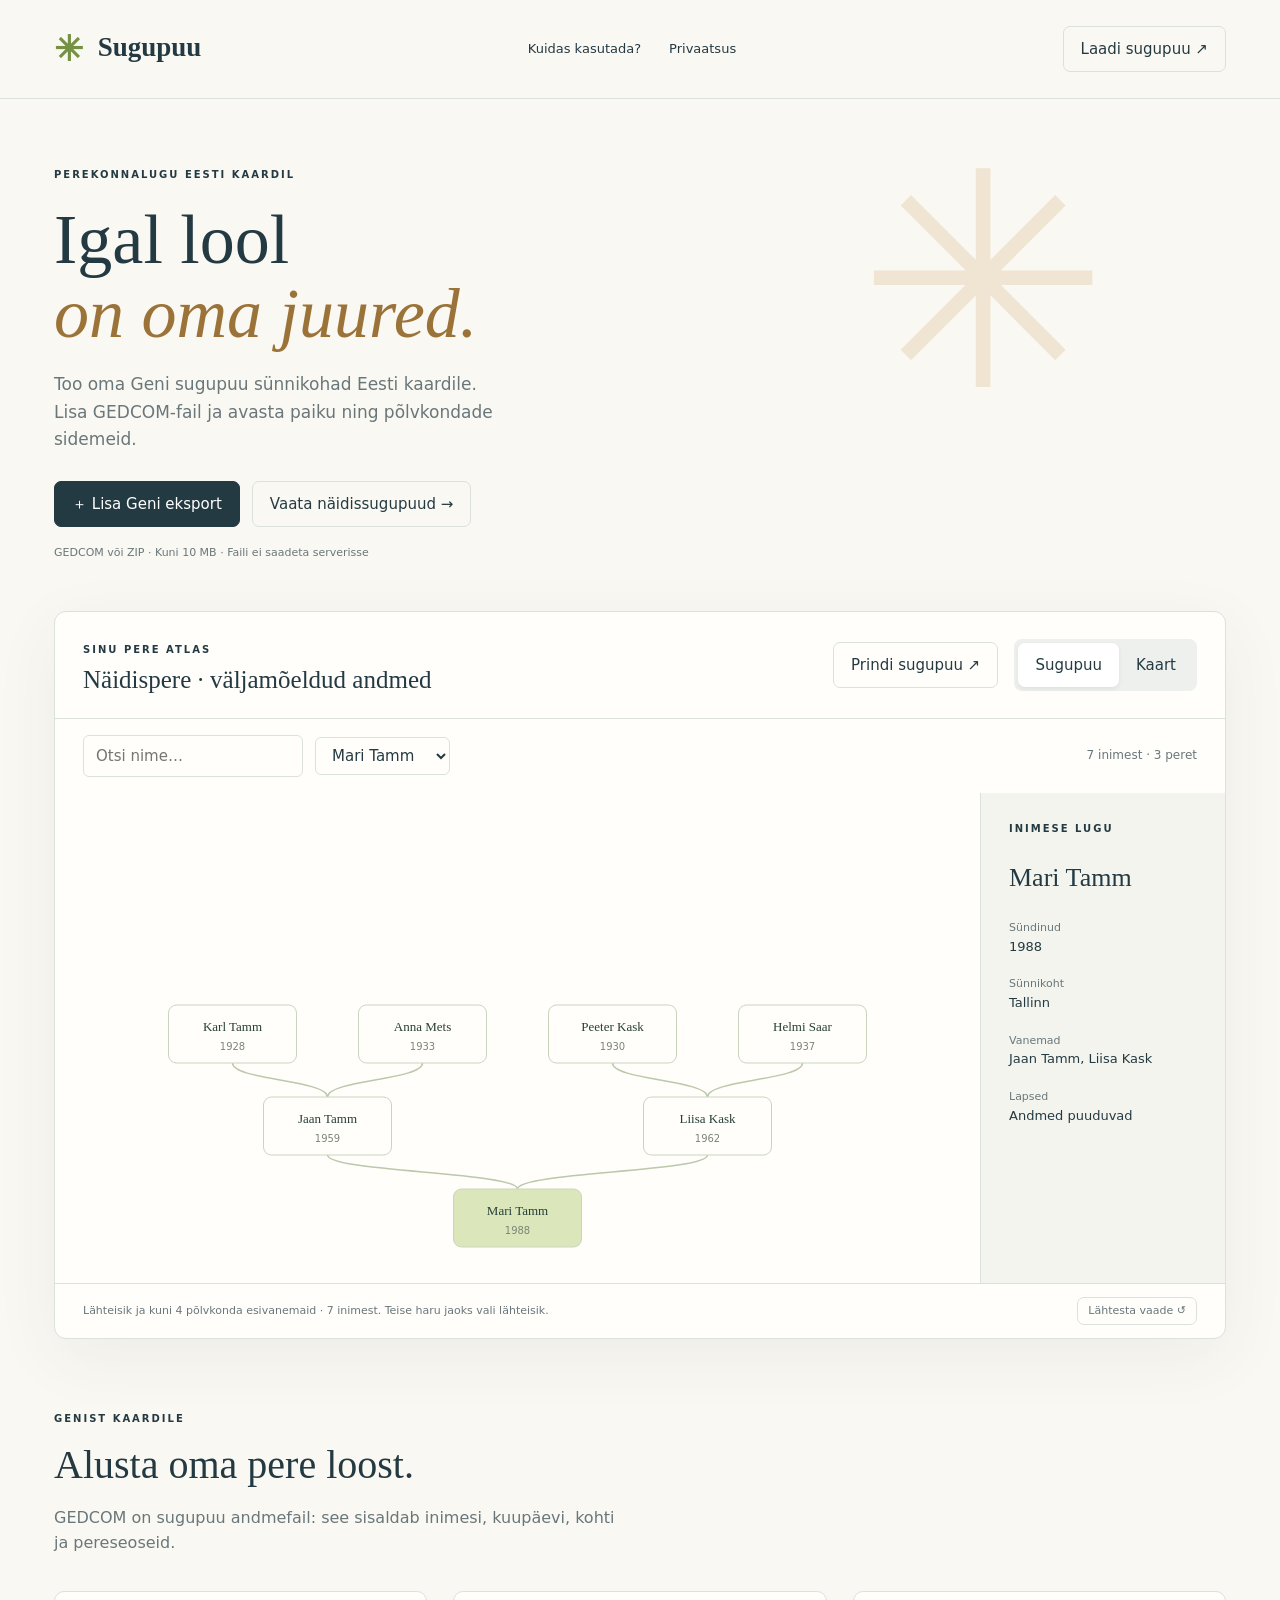
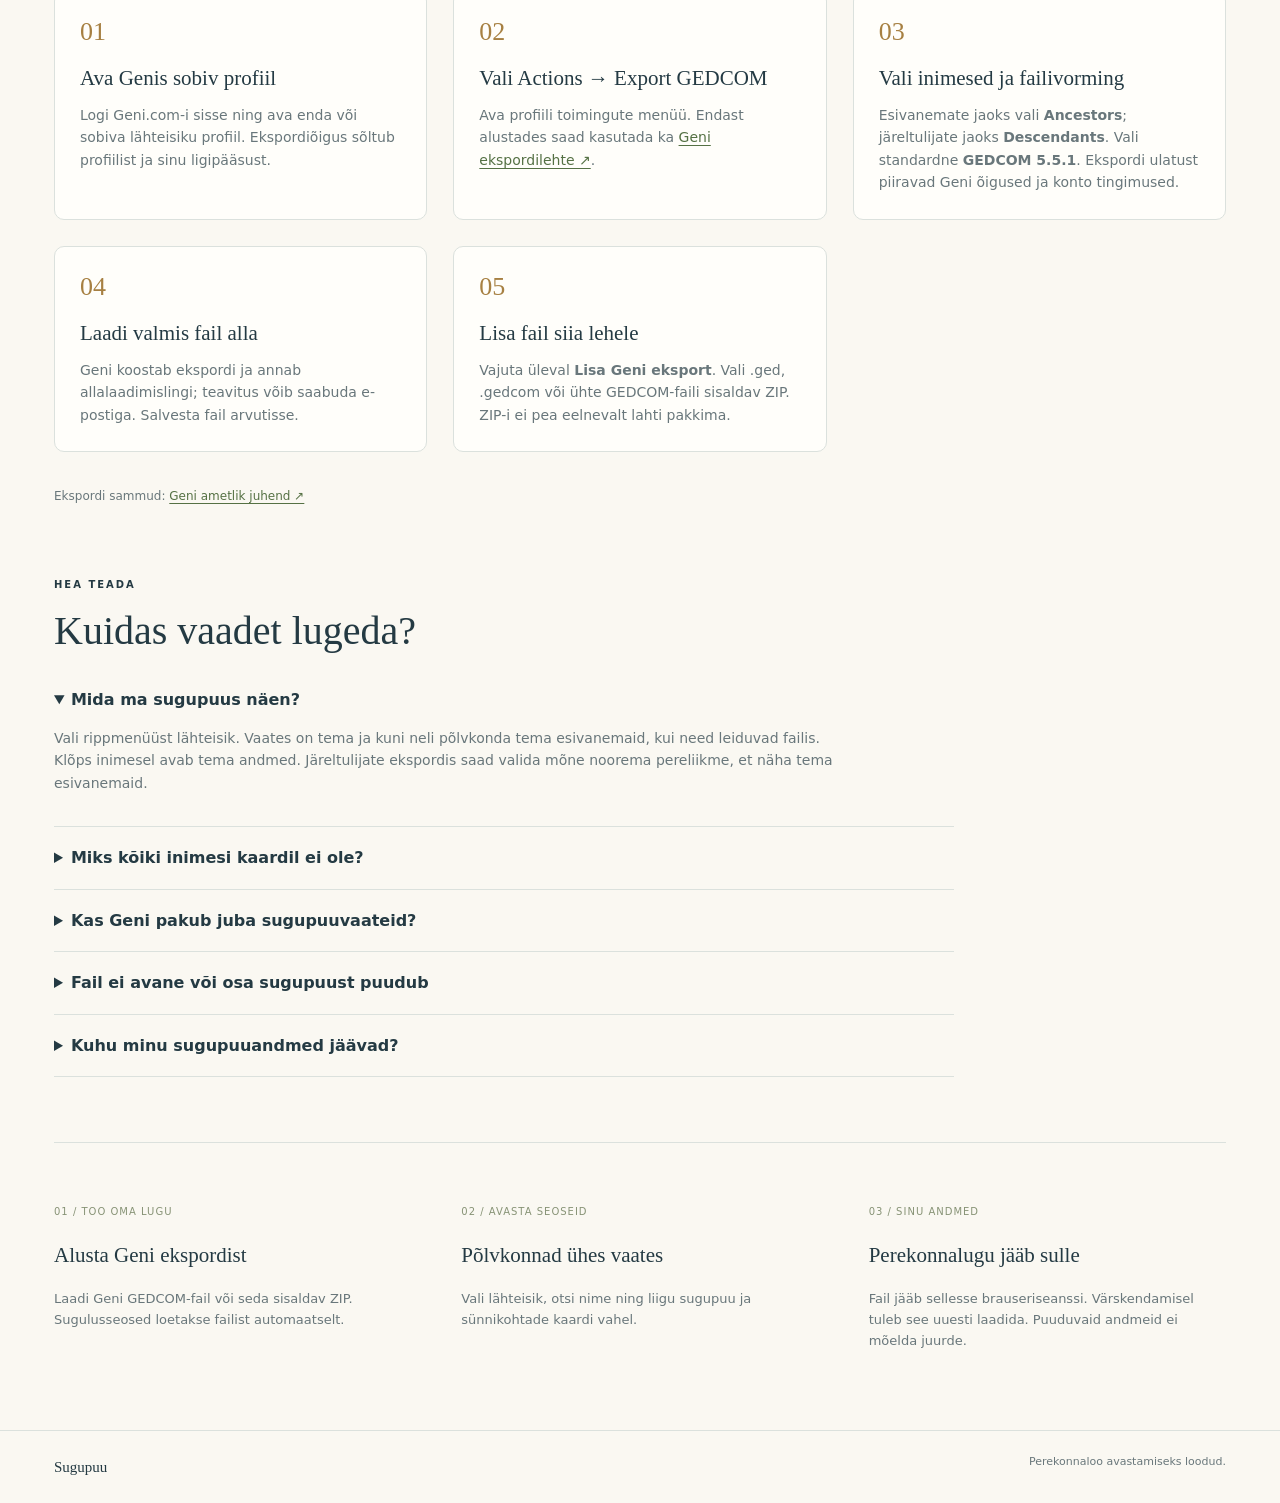
==== commit f58068aa: "Add styled ancestor print preview with A4/A3 and generation options" ====
--- a/docs/index.html
+++ b/docs/index.html
@@ -2,7 +2,12 @@
 
 /* Warm atlas palette and guided onboarding */
 :root{--ink:#243a43;--muted:#69777b;--paper:#faf8f2;--line:#dbe1dd;--accent:#e9c777}nav{display:flex;gap:28px}nav a{font-size:13px;color:var(--ink);text-decoration:none}nav a:hover{text-decoration:underline}h1 em{color:#9b7339}.intro:after{color:#efe5d2}.primary{background:#243a43}.workspace{box-shadow:0 18px 65px #233a4310}.tabs{background:#edf0ed}aside{background:#f3f4ed}.guide{padding:72px 0 35px;scroll-margin-top:25px}.guide-head{max-width:570px}.guide-head h2,.faq h2{font:normal 40px/1.2 Georgia;margin:14px 0}.guide-head p{font-size:16px}.steps{list-style:none;counter-reset:steps;display:grid;grid-template-columns:repeat(3,1fr);gap:26px;padding:0;margin:35px 0}.steps li{counter-increment:steps;padding:25px;border:1px solid var(--line);border-radius:10px;background:#fffefa}.steps li:before{content:'0' counter(steps);display:block;color:#a78042;font:26px Georgia}.steps h3{font:normal 21px/1.3 Georgia;margin:18px 0 12px}.steps p{font-size:14px;margin:0}.steps a,.source a{color:#557144;text-underline-offset:3px}.source{font-size:12px}.faq{padding:24px 0 30px;max-width:900px}.faq details{border-bottom:1px solid var(--line);padding:18px 0}.faq summary{cursor:pointer;font-size:16px;font-weight:550}.faq details p{max-width:780px;font-size:14px}.notes{border-top:1px solid var(--line);margin-top:35px}@media(max-width:750px){nav{gap:15px}nav a{font-size:11px}header>button{display:none}.steps{grid-template-columns:1fr}.guide{padding-top:42px}.guide-head h2,.faq h2{font-size:32px}}
-</style><body><header><a class="brand" href="."><span>✳</span> Sugupuu</a><nav><a href="#juhend">Kuidas kasutada?</a><a href="#andmed">Privaatsus</a></nav><button id="loadTop">Laadi sugupuu ↗</button></header><main><section class="intro"><div class="eyebrow">PEREKONNALUGU EESTI KAARDIL</div><h1>Igal lool<br><em>on oma juured.</em></h1><p>Too oma Geni sugupuu sünnikohad Eesti kaardile. Lisa GEDCOM-fail ja avasta paiku ning põlvkondade sidemeid.</p><div class="upload"><input type="file" id="file" accept=".ged,.gedcom,.zip" hidden><button class="primary" id="load">＋ Lisa Geni eksport</button><button id="demo">Vaata näidissugupuud →</button></div><small>GEDCOM või ZIP · Kuni 10 MB · Faili ei saadeta serverisse</small></section><section class="workspace"><div class="toolbar"><div><span class="eyebrow">SINU PERE ATLAS</span><h2 id="title">Näidispere sugupuu</h2></div><div class="tabs"><button id="treeTab" class="active">Sugupuu</button><button id="mapTab">Kaart</button></div></div><div class="controls"><input id="search" placeholder="Otsi nime…" aria-label="Otsi nime"><select id="root" aria-label="Lähteisik"></select><span id="stats"></span></div><p id="status" role="status"></p><div class="canvas"><svg id="view" role="img" aria-label="Sugupuu visualiseering"></svg><aside id="detail"><div class="eyebrow">LÄHEMALT</div><h3>Vali inimene</h3><p>Klõpsa sugupuus kaardil, et näha inimese andmeid ja peresidemeid.</p></aside></div><div class="foot"><span id="legend">Jooned ühendavad vanemaid ja lapsi.</span><button id="reset">Lähtesta vaade ↺</button></div></section><section class="guide" id="juhend"><div class="guide-head"><div class="eyebrow">GENIST KAARDILE</div><h2>Alusta oma pere loost.</h2><p>GEDCOM on sugupuu andmefail: see sisaldab inimesi, kuupäevi, kohti ja pereseoseid.</p></div><ol class="steps"><li><h3>Ava Genis sobiv profiil</h3><p>Logi Geni.com-i sisse ning ava enda või sobiva lähteisiku profiil. Ekspordiõigus sõltub profiilist ja sinu ligipääsust.</p></li><li><h3>Vali Actions → Export GEDCOM</h3><p>Ava profiili toimingute menüü. Endast alustades saad kasutada ka <a href="https://www.geni.com/gedcom/export" target="_blank" rel="noopener noreferrer">Geni ekspordilehte ↗</a>.</p></li><li><h3>Vali inimesed ja failivorming</h3><p>Esivanemate jaoks vali <strong>Ancestors</strong>; järeltulijate jaoks <strong>Descendants</strong>. Vali standardne <strong>GEDCOM 5.5.1</strong>. Ekspordi ulatust piiravad Geni õigused ja konto tingimused.</p></li><li><h3>Laadi valmis fail alla</h3><p>Geni koostab ekspordi ja annab allalaadimislingi; teavitus võib saabuda e-postiga. Salvesta fail arvutisse.</p></li><li><h3>Lisa fail siia lehele</h3><p>Vajuta üleval <strong>Lisa Geni eksport</strong>. Vali .ged, .gedcom või ühte GEDCOM-faili sisaldav ZIP. ZIP-i ei pea eelnevalt lahti pakkima.</p></li></ol><p class="source">Ekspordi sammud: <a href="https://help.geni.com/hc/en-us/articles/229705167-How-can-I-export-my-GEDCOM" target="_blank" rel="noopener noreferrer">Geni ametlik juhend ↗</a></p></section><section class="faq"><div class="eyebrow">HEA TEADA</div><h2>Kuidas vaadet lugeda?</h2><details open><summary>Mida ma sugupuus näen?</summary><p>Vali rippmenüüst lähteisik. Vaates on tema ja kuni neli põlvkonda tema esivanemaid, kui need leiduvad failis. Klõps inimesel avab tema andmed. Järeltulijate ekspordis saad valida mõne noorema pereliikme, et näha tema esivanemaid.</p></details><details><summary>Miks kõiki inimesi kaardil ei ole?</summary><p>Kaart tunneb praegu piiratud hulka Eesti kohanimesid. Sünnikoht võib failist puududa või olla sõnastikule tundmatu. Kaardi kohal kuvatakse sobitamata kohad. Neile ei määrata väljamõeldud koordinaate; kaardipunktid tähistavad ligikaudseid asulakeskusi.</p></details><details><summary>Kas Geni pakub juba sugupuuvaateid?</summary><p>Jah. Geni võimaldab sugupuud vaadata ja hallata ning pakub ka kaardifunktsiooni. See leht on eraldiseisev ekspordifaili vaatur: saad uurida sünnikohti Eesti kaardil ning avada lihtsa esivanemate vaate ilma Geni kontoga ühendust loomata. Genis tehtud muudatuste nägemiseks ekspordi ja lisa uus fail.</p></details><details><summary>Fail ei avane või osa sugupuust puudub</summary><p>Kasuta GEDCOM-eksporti, mitte PDF-i ega kopeeritud aruannet. Faili ülempiir on 10 MB. ZIP peab sisaldama täpselt ühte .ged või .gedcom faili. Kui ZIP ei avane, paki see arvutis lahti ja vali .ged-fail. Geni ekspordipiirangud võivad tähendada, et kõiki sugulasi ei ole failis.</p></details><details id="andmed"><summary>Kuhu minu sugupuuandmed jäävad?</summary><p>Faili loetakse ainult selle lehe mälus sinu brauseris. Rakendus ei saada GEDCOM-i serverisse ega salvesta seda küpsistesse või brauseri püsimällu. Lehe värskendamisel tuleb fail uuesti valida. Ekspordifail ise jääb sinu arvutisse sinna, kuhu selle salvestasid. GitHub majutab veebilehte; lehe külastusele kehtivad GitHubi tavapärased logimisreeglid.</p></details></section><section class="notes"><div><span>01 / TOO OMA LUGU</span><h3>Alusta Geni ekspordist</h3><p>Laadi Geni GEDCOM-fail või seda sisaldav ZIP. Sugulusseosed loetakse failist automaatselt.</p></div><div><span>02 / AVASTA SEOSEID</span><h3>Põlvkonnad ühes vaates</h3><p>Vali lähteisik, otsi nime ning liigu sugupuu ja sünnikohtade kaardi vahel.</p></div><div><span>03 / SINU ANDMED</span><h3>Perekonnalugu jääb sulle</h3><p>Fail jääb sellesse brauseriseanssi. Värskendamisel tuleb see uuesti laadida. Puuduvaid andmeid ei mõelda juurde.</p></div></section></main><footer>Sugupuu <span>Perekonnaloo avastamiseks loodud.</span></footer><script>const $=id=>document.getElementById(id);let people=[],families=[],mode='tree',selected='',source='demo';const esc=s=>String(s??'').replace(/[&<>"']/g,c=>({'&':'&amp;','<':'&lt;','>':'&gt;','"':'&quot;',"'":'&#39;'}[c]));
+
+.print-open{margin-left:auto;margin-right:16px}.print-tools{display:flex;align-items:center;gap:16px;flex-wrap:wrap}.print-tools h2{font-size:28px}.print-tools p,.print-tip{font-size:13px}.print-tools label{font-size:12px}.print-tools select{display:block;padding:8px;border:1px solid #d3d8cf;border-radius:5px;background:white}
+#printDialog[hidden]{display:none!important}#printDialog{position:fixed;inset:0;overflow:auto;background:#edece5;z-index:100;padding:28px 36px}#printSheet{background:#fffefa;border:1px solid #d9dece;padding:36px;margin:25px auto;max-width:1600px;color:#263d36;box-shadow:0 8px 40px #0001}#printSheet .print-kicker{text-align:center;letter-spacing:4px;font-size:11px;color:#82704d}#printSheet h1{font:normal 39px Georgia;text-align:center;margin:12px 0}#printSheet .print-subtitle{text-align:center;font-size:13px;color:#6a7468}#printSheet svg{height:auto;width:100%;display:block;margin:28px 0;touch-action:auto}#printSheet .print-footer{display:flex;justify-content:space-between;border-top:1px solid #d8ddcf;padding-top:12px;font-size:10px;color:#78806f}body.printing{overflow:hidden}
+@media(max-width:750px){.toolbar{flex-wrap:wrap}.print-open{margin:0;font-size:12px}#printDialog{padding:18px}#printSheet{padding:18px}#printSheet h1{font-size:28px}.print-tools{gap:10px}}
+@media print{@page{size:A3 landscape;margin:12mm}html,body{margin:0!important;padding:0!important;background:white!important}body>header,body>footer,main>section:not(#printDialog){display:none!important}main{max-width:none!important;margin:0!important;padding:0!important}#printDialog{display:block!important;position:static!important;background:white!important;padding:0!important;overflow:visible!important}#printDialog[hidden]{display:none!important}.print-tools,.print-tip{display:none!important}#printSheet{padding:0!important;margin:0!important;border:0!important;box-shadow:none!important;max-width:none!important;break-inside:avoid;background:white!important;print-color-adjust:exact;-webkit-print-color-adjust:exact}#printSheet h1{font-size:22pt;margin:3mm 0}#printSheet .print-kicker{font-size:8pt}#printSheet .print-subtitle{font-size:9pt}#printSheet svg{max-height:210mm;margin:5mm auto;width:100%}#printSheet .print-footer{font-size:7pt}body.printing{overflow:visible}}
+</style><body><header><a class="brand" href="."><span>✳</span> Sugupuu</a><nav><a href="#juhend">Kuidas kasutada?</a><a href="#andmed">Privaatsus</a></nav><button id="loadTop">Laadi sugupuu ↗</button></header><main><section class="intro"><div class="eyebrow">PEREKONNALUGU EESTI KAARDIL</div><h1>Igal lool<br><em>on oma juured.</em></h1><p>Too oma Geni sugupuu sünnikohad Eesti kaardile. Lisa GEDCOM-fail ja avasta paiku ning põlvkondade sidemeid.</p><div class="upload"><input type="file" id="file" accept=".ged,.gedcom,.zip" hidden><button class="primary" id="load">＋ Lisa Geni eksport</button><button id="demo">Vaata näidissugupuud →</button></div><small>GEDCOM või ZIP · Kuni 10 MB · Faili ei saadeta serverisse</small></section><section class="workspace"><div class="toolbar"><div><span class="eyebrow">SINU PERE ATLAS</span><h2 id="title">Näidispere sugupuu</h2></div><button id="printOpen" class="print-open">Prindi sugupuu ↗</button><div class="tabs"><button id="treeTab" class="active">Sugupuu</button><button id="mapTab">Kaart</button></div></div><div class="controls"><input id="search" placeholder="Otsi nime…" aria-label="Otsi nime"><select id="root" aria-label="Lähteisik"></select><span id="stats"></span></div><p id="status" role="status"></p><div class="canvas"><svg id="view" role="img" aria-label="Sugupuu visualiseering"></svg><aside id="detail"><div class="eyebrow">LÄHEMALT</div><h3>Vali inimene</h3><p>Klõpsa sugupuus kaardil, et näha inimese andmeid ja peresidemeid.</p></aside></div><div class="foot"><span id="legend">Jooned ühendavad vanemaid ja lapsi.</span><button id="reset">Lähtesta vaade ↺</button></div></section><section class="guide" id="juhend"><div class="guide-head"><div class="eyebrow">GENIST KAARDILE</div><h2>Alusta oma pere loost.</h2><p>GEDCOM on sugupuu andmefail: see sisaldab inimesi, kuupäevi, kohti ja pereseoseid.</p></div><ol class="steps"><li><h3>Ava Genis sobiv profiil</h3><p>Logi Geni.com-i sisse ning ava enda või sobiva lähteisiku profiil. Ekspordiõigus sõltub profiilist ja sinu ligipääsust.</p></li><li><h3>Vali Actions → Export GEDCOM</h3><p>Ava profiili toimingute menüü. Endast alustades saad kasutada ka <a href="https://www.geni.com/gedcom/export" target="_blank" rel="noopener noreferrer">Geni ekspordilehte ↗</a>.</p></li><li><h3>Vali inimesed ja failivorming</h3><p>Esivanemate jaoks vali <strong>Ancestors</strong>; järeltulijate jaoks <strong>Descendants</strong>. Vali standardne <strong>GEDCOM 5.5.1</strong>. Ekspordi ulatust piiravad Geni õigused ja konto tingimused.</p></li><li><h3>Laadi valmis fail alla</h3><p>Geni koostab ekspordi ja annab allalaadimislingi; teavitus võib saabuda e-postiga. Salvesta fail arvutisse.</p></li><li><h3>Lisa fail siia lehele</h3><p>Vajuta üleval <strong>Lisa Geni eksport</strong>. Vali .ged, .gedcom või ühte GEDCOM-faili sisaldav ZIP. ZIP-i ei pea eelnevalt lahti pakkima.</p></li></ol><p class="source">Ekspordi sammud: <a href="https://help.geni.com/hc/en-us/articles/229705167-How-can-I-export-my-GEDCOM" target="_blank" rel="noopener noreferrer">Geni ametlik juhend ↗</a></p></section><section class="faq"><div class="eyebrow">HEA TEADA</div><h2>Kuidas vaadet lugeda?</h2><details open><summary>Mida ma sugupuus näen?</summary><p>Vali rippmenüüst lähteisik. Vaates on tema ja kuni neli põlvkonda tema esivanemaid, kui need leiduvad failis. Klõps inimesel avab tema andmed. Järeltulijate ekspordis saad valida mõne noorema pereliikme, et näha tema esivanemaid.</p></details><details><summary>Miks kõiki inimesi kaardil ei ole?</summary><p>Kaart tunneb praegu piiratud hulka Eesti kohanimesid. Sünnikoht võib failist puududa või olla sõnastikule tundmatu. Kaardi kohal kuvatakse sobitamata kohad. Neile ei määrata väljamõeldud koordinaate; kaardipunktid tähistavad ligikaudseid asulakeskusi.</p></details><details><summary>Kas Geni pakub juba sugupuuvaateid?</summary><p>Jah. Geni võimaldab sugupuud vaadata ja hallata ning pakub ka kaardifunktsiooni. See leht on eraldiseisev ekspordifaili vaatur: saad uurida sünnikohti Eesti kaardil ning avada lihtsa esivanemate vaate ilma Geni kontoga ühendust loomata. Genis tehtud muudatuste nägemiseks ekspordi ja lisa uus fail.</p></details><details><summary>Fail ei avane või osa sugupuust puudub</summary><p>Kasuta GEDCOM-eksporti, mitte PDF-i ega kopeeritud aruannet. Faili ülempiir on 10 MB. ZIP peab sisaldama täpselt ühte .ged või .gedcom faili. Kui ZIP ei avane, paki see arvutis lahti ja vali .ged-fail. Geni ekspordipiirangud võivad tähendada, et kõiki sugulasi ei ole failis.</p></details><details id="andmed"><summary>Kuhu minu sugupuuandmed jäävad?</summary><p>Faili loetakse ainult selle lehe mälus sinu brauseris. Rakendus ei saada GEDCOM-i serverisse ega salvesta seda küpsistesse või brauseri püsimällu. Lehe värskendamisel tuleb fail uuesti valida. Ekspordifail ise jääb sinu arvutisse sinna, kuhu selle salvestasid. GitHub majutab veebilehte; lehe külastusele kehtivad GitHubi tavapärased logimisreeglid.</p></details></section><section class="notes"><div><span>01 / TOO OMA LUGU</span><h3>Alusta Geni ekspordist</h3><p>Laadi Geni GEDCOM-fail või seda sisaldav ZIP. Sugulusseosed loetakse failist automaatselt.</p></div><div><span>02 / AVASTA SEOSEID</span><h3>Põlvkonnad ühes vaates</h3><p>Vali lähteisik, otsi nime ning liigu sugupuu ja sünnikohtade kaardi vahel.</p></div><div><span>03 / SINU ANDMED</span><h3>Perekonnalugu jääb sulle</h3><p>Fail jääb sellesse brauseriseanssi. Värskendamisel tuleb see uuesti laadida. Puuduvaid andmeid ei mõelda juurde.</p></div></section><section id="printDialog" hidden aria-label="Prinditav sugupuu"><div class="print-tools"><div><h2>Sugupuu paberil</h2><p>Vali põlvkonnad ja paber. Prindiaknas saad valida „Salvesta PDF-ina”.</p></div><label>Põlvkondi <select id="printGenerations"><option value="3">3</option><option value="4" selected>4</option><option value="5">5</option></select></label><label>Paber <select id="printPaper"><option value="A4">A4 · horisontaalne</option><option value="A3" selected>A3 · horisontaalne</option></select></label><button id="printNow" class="primary">Prindi / salvesta PDF</button><button id="printClose">Sulge</button></div><p class="print-tip">Eelvaade näitab valitud lähteisiku esivanemaid. Suurema puu jaoks vali A3 või vähem põlvkondi. Prindiaknas kasuta horisontaalpaigutust, mahutamist lehele ja lülita brauseri päised-jalused välja. Paberit saab prindiaknas muuta.</p><article id="printSheet"></article></section></main><footer>Sugupuu <span>Perekonnaloo avastamiseks loodud.</span></footer><script>const $=id=>document.getElementById(id);let people=[],families=[],mode='tree',selected='',source='demo';const esc=s=>String(s??'').replace(/[&<>"']/g,c=>({'&':'&amp;','<':'&lt;','>':'&gt;','"':'&quot;',"'":'&#39;'}[c]));
 function parseGed(text){const records=[];let stack=[];for(const line of text.replace(/^\uFEFF/,'').split(/\r?\n/)){const m=line.match(/^(\d+)\s+(?:(@[^@]+@)\s+)?(\S+)(?:\s+(.*))?$/);if(!m)continue;const level=+m[1],r={tag:m[3],id:m[2],value:m[4]||'',children:[]};if(level===0){records.push(r);stack=[r]}else if(stack[level-1]){stack[level-1].children.push(r);stack[level]=r;stack.length=level+1}}const get=(r,t)=>r.children.find(c=>c.tag===t);const val=(r,t)=>get(r,t)?.value||'';const ps=records.filter(r=>r.tag==='INDI').map(r=>{const birth=get(r,'BIRT'),death=get(r,'DEAT');return{id:r.id,name:val(r,'NAME').replaceAll('/','').trim()||'Nimi puudub',sex:val(r,'SEX'),birth:birth?val(birth,'DATE'):'',place:birth?val(birth,'PLAC'):'',death:death?val(death,'DATE'):''}});const fs=records.filter(r=>r.tag==='FAM').map(r=>({parents:r.children.filter(c=>['HUSB','WIFE'].includes(c.tag)).map(c=>c.value),children:r.children.filter(c=>c.tag==='CHIL').map(c=>c.value)}));return{people:ps,families:fs}}
 const demoText=`0 HEAD
 1 CHAR UTF-8
@@ -57,9 +62,15 @@
 function setData(data,label){if(!data.people.length)throw Error('Failist ei leitud GEDCOM-isikuid. Vali Geni GEDCOM-eksport.');people=data.people;families=data.families;selected=people[0].id;$('root').innerHTML=people.map(p=>`<option value="${esc(p.id)}">${esc(p.name)}</option>`).join('');$('title').textContent=label;$('search').value='';$('stats').textContent=`${people.length} inimest · ${families.length} peret`;$('status').textContent='';render();detail(selected)}
 function person(id){return people.find(p=>p.id===id)}function parents(id){return[...new Set(families.filter(f=>f.children.includes(id)).flatMap(f=>f.parents))].filter(id=>person(id))}
 function detail(id){selected=id;const p=person(id);if(!p)return;const par=parents(id).map(id=>person(id).name).join(', ');const children=[...new Set(families.filter(f=>f.parents.includes(id)).flatMap(f=>f.children))].map(person).filter(Boolean).map(p=>p.name).join(', ');$('detail').innerHTML=`<div class="eyebrow">INIMESE LUGU</div><h3>${esc(p.name)}</h3><dl><dt>Sündinud</dt><dd>${esc(p.birth||'Aeg teadmata')}</dd><dt>Sünnikoht</dt><dd>${esc(p.place||'Koht teadmata')}</dd>${p.death?`<dt>Surnud</dt><dd>${esc(p.death)}</dd>`:''}<dt>Vanemad</dt><dd>${esc(par||'Andmed puuduvad')}</dd><dt>Lapsed</dt><dd>${esc(children||'Andmed puuduvad')}</dd></dl>`}
-let mapData=null;Promise.resolve({"land": [[[24.3062, 57.8682], [24.3167, 57.8773], [24.3244, 57.8868], [24.3279, 57.8981], [24.3303, 57.9101], [24.3338, 57.9213], [24.3811, 57.9838], [24.3983, 58.0233], [24.4465, 58.0545], [24.4641, 58.0722], [24.4641, 58.1206], [24.4714, 58.1425], [24.4729, 58.1547], [24.4675, 58.1653], [24.4598, 58.1745], [24.4551, 58.1852], [24.4548, 58.1964], [24.4675, 58.2178], [24.4681, 58.2288], [24.4676, 58.2398], [24.471, 58.2509], [24.4915, 58.2657], [24.5215, 58.2761], [24.5485, 58.2893], [24.5604, 58.3123], [24.551, 58.3337], [24.5288, 58.3507], [24.4442, 58.3861], [24.4032, 58.3953], [24.3618, 58.3973], [24.327, 58.3881], [24.3159, 58.38], [24.3045, 58.3681], [24.2957, 58.355], [24.2922, 58.3431], [24.2908, 58.3275], [24.2869, 58.3185], [24.2559, 58.2895], [24.2433, 58.2802], [24.2289, 58.2741], [24.2108, 58.2714], [24.1742, 58.2768], [24.156, 58.2768], [24.1389, 58.268], [24.1209, 58.2452], [24.1117, 58.241], [24.0941, 58.2447], [24.0835, 58.2509], [24.0532, 58.2783], [24.0071, 58.3005], [23.9802, 58.3184], [23.9138, 58.3333], [23.8737, 58.3352], [23.8547, 58.3397], [23.8495, 58.3428], [23.8384, 58.3514], [23.8335, 58.3539], [23.8245, 58.3546], [23.8184, 58.3518], [23.8128, 58.3483], [23.8057, 58.3465], [23.7966, 58.3488], [23.7869, 58.3531], [23.7771, 58.355], [23.7681, 58.3502], [23.7621, 58.3444], [23.7556, 58.34], [23.7485, 58.3391], [23.741, 58.3431], [23.7349, 58.3514], [23.7293, 58.3629], [23.7253, 58.3749], [23.7236, 58.3847], [23.7189, 58.3996], [23.7075, 58.4074], [23.6942, 58.4132], [23.6834, 58.4222], [23.6774, 58.4352], [23.6775, 58.4455], [23.6834, 58.47], [23.6843, 58.4997], [23.679, 58.5242], [23.6638, 58.5362], [23.6349, 58.5284], [23.6224, 58.5291], [23.6032, 58.536], [23.5843, 58.5449], [23.5735, 58.5519], [23.5663, 58.5659], [23.5651, 58.5774], [23.5612, 58.5832], [23.5462, 58.5799], [23.5327, 58.5703], [23.5248, 58.5596], [23.5164, 58.5546], [23.5015, 58.5625], [23.4981, 58.5722], [23.5044, 58.583], [23.5135, 58.5938], [23.5182, 58.6037], [23.5125, 58.6224], [23.501, 58.6471], [23.4932, 58.6734], [23.4977, 58.6966], [23.5065, 58.7054], [23.5148, 58.7067], [23.5359, 58.7028], [23.5432, 58.7049], [23.5466, 58.7096], [23.5462, 58.7143], [23.53, 58.7228], [23.5274, 58.7362], [23.5331, 58.7475], [23.5462, 58.7477], [23.5845, 58.7379], [23.6218, 58.7414], [23.6589, 58.7489], [23.697, 58.7512], [23.7166, 58.747], [23.7552, 58.7336], [23.7718, 58.7307], [23.8025, 58.7307], [23.8054, 58.7339], [23.8067, 58.741], [23.8049, 58.748], [23.7991, 58.7512], [23.7834, 58.7558], [23.7796, 58.7664], [23.7855, 58.778], [23.7995, 58.7853], [23.8162, 58.7846], [23.8552, 58.7733], [23.8744, 58.7717], [23.8474, 58.7882], [23.8157, 58.8], [23.7842, 58.801], [23.7577, 58.7853], [23.7395, 58.798], [23.7191, 58.7991], [23.6765, 58.7922], [23.6034, 58.7948], [23.5803, 58.7922], [23.5603, 58.7858], [23.5501, 58.7809], [23.5427, 58.7754], [23.5366, 58.7745], [23.5049, 58.7791], [23.4855, 58.7773], [23.4295, 58.7648], [23.4666, 58.8007], [23.4857, 58.8096], [23.5188, 58.8126], [23.5261, 58.8198], [23.4636, 58.8642], [23.4551, 58.883], [23.4224, 58.9087], [23.422, 58.9287], [23.4437, 58.944], [23.5101, 58.9416], [23.5319, 58.9567], [23.5492, 58.9508], [23.5669, 58.9501], [23.5845, 58.9536], [23.6167, 58.9677], [23.6248, 58.9726], [23.6277, 58.9792], [23.6281, 58.9914], [23.6216, 59.0153], [23.6055, 59.0327], [23.5835, 59.0447], [23.5598, 59.0528], [23.5723, 59.0397], [23.6019, 59.0245], [23.6144, 59.0113], [23.606, 59.0085], [23.5876, 59.0075], [23.5803, 59.0051], [23.5598, 58.9914], [23.5584, 58.9879], [23.5586, 58.982], [23.553, 58.9709], [23.5433, 58.9699], [23.5371, 58.9744], [23.532, 58.9805], [23.5256, 58.984], [23.4613, 58.9924], [23.4348, 59.0038], [23.4084, 59.0256], [23.4152, 59.025], [23.4295, 59.0259], [23.4363, 59.0256], [23.4292, 59.0436], [23.4349, 59.0561], [23.4803, 59.0836], [23.4907, 59.0883], [23.5012, 59.0854], [23.5182, 59.0733], [23.5194, 59.125], [23.4862, 59.1741], [23.4709, 59.2121], [23.5256, 59.2304], [23.5368, 59.2297], [23.5578, 59.2252], [23.5697, 59.2242], [23.5785, 59.2263], [23.5928, 59.2357], [23.6155, 59.2418], [23.6277, 59.2501], [23.6419, 59.2574], [23.6623, 59.2583], [23.7155, 59.2317], [23.7185, 59.2314], [23.7305, 59.2304], [23.7422, 59.2394], [23.7429, 59.2501], [23.736, 59.2596], [23.7236, 59.2651], [23.7349, 59.2777], [23.7568, 59.2836], [23.8454, 59.2847], [23.8888, 59.2788], [23.9356, 59.2806], [23.9876, 59.2909], [24.0386, 59.2933], [24.0806, 59.2713], [24.1001, 59.2945], [24.0921, 59.3126], [24.0282, 59.3577], [24.0194, 59.3673], [24.0222, 59.3781], [24.0348, 59.3887], [24.0482, 59.3951], [24.063, 59.3974], [24.0806, 59.3955], [24.1087, 59.3848], [24.1649, 59.3541], [24.1939, 59.3477], [24.2219, 59.3552], [24.2134, 59.3723], [24.1873, 59.3907], [24.1631, 59.4023], [24.1829, 59.4088], [24.2713, 59.4121], [24.3062, 59.4191], [24.3177, 59.431], [24.3296, 59.4638], [24.3338, 59.4706], [24.3997, 59.4788], [24.4225, 59.4774], [24.4421, 59.4699], [24.4783, 59.4484], [24.4983, 59.4438], [24.5168, 59.4482], [24.5324, 59.4568], [24.5482, 59.463], [24.5671, 59.46], [24.6248, 59.4389], [24.6426, 59.4364], [24.6605, 59.4406], [24.6566, 59.4499], [24.6404, 59.4591], [24.6218, 59.4631], [24.6218, 59.4706], [24.6481, 59.4692], [24.6585, 59.4721], [24.6628, 59.4811], [24.6663, 59.4921], [24.675, 59.496], [24.6863, 59.4951], [24.6975, 59.491], [24.7156, 59.4759], [24.7283, 59.4586], [24.7444, 59.4472], [24.7726, 59.4501], [24.7842, 59.4548], [24.7901, 59.4589], [24.8132, 59.484], [24.8158, 59.4893], [24.8068, 59.5047], [24.8003, 59.5106], [24.7914, 59.5147], [24.7835, 59.5198], [24.7801, 59.529], [24.78, 59.5384], [24.779, 59.5455], [24.7767, 59.5522], [24.7726, 59.56], [24.8035, 59.5705], [24.8416, 59.5544], [24.9092, 59.5115], [24.9344, 59.508], [25.0122, 59.5184], [25.0358, 59.5152], [25.0772, 59.501], [25.0978, 59.4979], [25.1165, 59.5031], [25.1079, 59.529], [25.1221, 59.5395], [25.1455, 59.5391], [25.1941, 59.5226], [25.4077, 59.491], [25.4094, 59.491], [25.4024, 59.5143], [25.4158, 59.5271], [25.4401, 59.5321], [25.5332, 59.532], [25.5437, 59.5351], [25.5433, 59.5422], [25.5361, 59.5493], [25.5257, 59.5525], [25.4971, 59.5709], [25.4819, 59.6112], [25.4785, 59.6515], [25.4849, 59.6698], [25.5025, 59.6623], [25.5353, 59.629], [25.5537, 59.6214], [25.575, 59.6169], [25.5921, 59.606], [25.6223, 59.5805], [25.6445, 59.5718], [25.6768, 59.5661], [25.7059, 59.5693], [25.7185, 59.5876], [25.7108, 59.6046], [25.6956, 59.6159], [25.6848, 59.6286], [25.6907, 59.6494], [25.6843, 59.6502], [25.6753, 59.6541], [25.6707, 59.6555], [25.6947, 59.6709], [25.7254, 59.6658], [25.7805, 59.6357], [25.7731, 59.6282], [25.7854, 59.6155], [25.7937, 59.5912], [25.8074, 59.5805], [25.8262, 59.5753], [25.8369, 59.5765], [25.8445, 59.5773], [25.8613, 59.5861], [25.8762, 59.6009], [25.8688, 59.6077], [25.8831, 59.6313], [25.9045, 59.624], [25.9269, 59.6053], [25.9445, 59.5947], [25.965, 59.5973], [25.9671, 59.6038], [25.9627, 59.6125], [25.9644, 59.6214], [25.9769, 59.6313], [25.9885, 59.6343], [26.0018, 59.6326], [26.0364, 59.6232], [26.0745, 59.6043], [26.0784, 59.6003], [26.0803, 59.5947], [26.0817, 59.5873], [26.091, 59.5856], [26.28, 59.5873], [26.2993, 59.5842], [26.3401, 59.5705], [26.4017, 59.5631], [26.4577, 59.5459], [26.4978, 59.54], [26.5199, 59.5395], [26.5365, 59.5427], [26.5703, 59.5568], [26.5847, 59.56], [26.6263, 59.5581], [26.6651, 59.5519], [26.7023, 59.5414], [26.739, 59.5258], [26.7809, 59.5025], [26.8269, 59.477], [26.8757, 59.4677], [26.9175, 59.4542], [26.9377, 59.4501], [27.1162, 59.442], [27.2751, 59.447], [27.409, 59.4519], [27.5632, 59.4321], [27.7171, 59.4272], [27.8733, 59.4076], [27.9147, 59.4145], [27.9535, 59.4282], [27.9832, 59.447], [28.0191, 59.4818], [28.0386, 59.463], [28.0834, 59.4509], [28.1048, 59.4392], [28.1284, 59.4094], [28.1378, 59.4004], [28.1496, 59.3932], [28.1754, 59.3819], [28.1865, 59.3749], [28.1818, 59.3561], [28.1575, 59.364], [28.1136, 59.3454], [28.0324, 59.342], [28.0006, 59.3337], [28.0732, 59.319], [28.0969, 59.3194], [28.0766, 59.3053], [27.9597, 59.3065], [27.9039, 59.2904], [27.8823, 59.2757], [27.8908, 59.258], [27.8735, 59.2365], [27.8424, 59.1612], [27.7843, 59.0772], [27.7672, 59.0559], [27.7244, 59.0144], [27.7133, 58.9919], [27.6959, 58.9772], [27.6944, 58.9759], [27.6053, 58.9347], [27.4778, 58.8754], [27.4463, 58.8189], [27.4106, 58.7549], [27.4288, 58.7094], [27.4493, 58.6585], [27.4989, 58.5346], [27.5549, 58.3952], [27.4941, 58.3195], [27.4828, 58.2686], [27.4954, 58.2215], [27.5196, 58.1945], [27.54, 58.1718], [27.5797, 58.1259], [27.6304, 58.0883], [27.6366, 58.0592], [27.6301, 58.033], [27.6316, 58.0042], [27.6506, 58.0001], [27.6691, 57.992], [27.6752, 57.9678], [27.6704, 57.955], [27.6632, 57.944], [27.6594, 57.9325], [27.665, 57.9184], [27.6731, 57.9128], [27.7744, 57.8907], [27.7908, 57.8809], [27.7993, 57.8611], [27.7868, 57.8476], [27.7635, 57.8387], [27.7007, 57.8248], [27.5563, 57.8131], [27.5376, 57.8116], [27.5246, 57.8073], [27.5326, 57.8051], [27.5539, 57.7948], [27.5262, 57.7873], [27.5124, 57.7813], [27.5024, 57.7725], [27.4978, 57.7557], [27.5089, 57.7275], [27.5078, 57.7148], [27.4904, 57.7046], [27.4077, 57.689], [27.3914, 57.6802], [27.3847, 57.6744], [27.3797, 57.6665], [27.377, 57.6567], [27.3779, 57.6517], [27.3802, 57.6477], [27.3828, 57.6345], [27.3851, 57.6312], [27.387, 57.6276], [27.3849, 57.607], [27.3821, 57.6027], [27.3748, 57.5979], [27.3625, 57.5945], [27.3489, 57.5941], [27.3366, 57.5917], [27.328, 57.5832], [27.3285, 57.5706], [27.3356, 57.5539], [27.345, 57.5381], [27.3529, 57.5276], [27.32, 57.5161], [27.1657, 57.5467], [27.0854, 57.5494], [27.0615, 57.5557], [27.0413, 57.5685], [27.0046, 57.5989], [26.9811, 57.609], [26.9466, 57.6153], [26.9292, 57.6156], [26.9116, 57.6134], [26.8961, 57.615], [26.885, 57.6221], [26.8727, 57.6272], [26.8542, 57.6226], [26.8385, 57.6099], [26.8283, 57.595], [26.8163, 57.5812], [26.7958, 57.5713], [26.7781, 57.5685], [26.7005, 57.5708], [26.667, 57.5649], [26.6343, 57.5544], [26.6048, 57.5403], [26.5984, 57.5339], [26.5948, 57.5265], [26.5901, 57.5204], [26.5799, 57.5178], [26.5702, 57.5196], [26.5517, 57.5268], [26.5422, 57.5282], [26.5287, 57.5239], [26.5151, 57.5173], [26.4995, 57.5158], [26.481, 57.5271], [26.4476, 57.5529], [26.4309, 57.5617], [26.4307, 57.5618], [26.3513, 57.5802], [26.3386, 57.5832], [26.2972, 57.5991], [26.2632, 57.6208], [26.1685, 57.7041], [26.1352, 57.7248], [26.0247, 57.7744], [26.0161, 57.7867], [26.0131, 57.8073], [26.0161, 57.8165], [26.0218, 57.8224], [26.0253, 57.8284], [26.022, 57.8379], [26.0145, 57.8428], [26.0027, 57.846], [25.7926, 57.856], [25.7675, 57.8689], [25.7547, 57.8889], [25.7454, 57.9092], [25.7303, 57.9231], [25.715, 57.9234], [25.7038, 57.9213], [25.6501, 57.9114], [25.6251, 57.9103], [25.6015, 57.9122], [25.5794, 57.9195], [25.5583, 57.9342], [25.5529, 57.9422], [25.5521, 57.9488], [25.5518, 57.9499], [25.5503, 57.9553], [25.5417, 57.9628], [25.532, 57.9664], [25.4966, 57.9706], [25.4572, 57.9841], [25.3966, 58.0232], [25.3565, 58.0348], [25.3464, 58.0344], [25.3399, 58.0326], [25.3337, 58.0318], [25.3246, 58.0348], [25.3183, 58.0406], [25.3064, 58.0587], [25.2996, 58.0656], [25.2817, 58.0734], [25.2635, 58.0751], [25.2507, 58.0685], [25.2495, 58.0512], [25.2776, 58.0241], [25.2844, 58.0081], [25.2645, 57.9942], [25.2325, 57.9854], [25.2168, 57.9854], [25.2021, 57.992], [25.1899, 58.0135], [25.1807, 58.0382], [25.167, 58.0587], [25.141, 58.068], [25.0942, 58.0673], [25.0706, 58.0636], [25.0488, 58.0562], [25.0349, 58.0486], [24.9748, 58.0158], [24.9493, 58.0064], [24.8725, 58.0004], [24.8483, 57.9921], [24.8274, 57.9819], [24.8168, 57.9767], [24.7908, 57.979], [24.7647, 57.9879], [24.7335, 57.9922], [24.7188, 57.9818], [24.7004, 57.9542], [24.6848, 57.9476], [24.6241, 57.944], [24.5539, 57.9474], [24.5338, 57.9451], [24.4813, 57.9193], [24.4416, 57.9081], [24.4291, 57.9003], [24.4127, 57.8766], [24.4015, 57.8665], [24.3782, 57.8594], [24.3497, 57.8586], [24.3062, 57.8682]], [[23.9434, 58.1132], [23.938, 58.1373], [23.9553, 58.1518], [23.9842, 58.1571], [24.0134, 58.1535], [24.0221, 58.1299], [24.0025, 58.1085], [23.9707, 58.0996], [23.9434, 58.1132]], [[23.2306, 58.5048], [23.2551, 58.5001], [23.2886, 58.4882], [23.3184, 58.4725], [23.3333, 58.4564], [23.325, 58.4423], [23.2614, 58.4659], [23.2376, 58.4564], [23.2503, 58.4545], [23.2617, 58.4516], [23.2713, 58.446], [23.278, 58.4365], [23.2349, 58.4399], [23.2157, 58.4459], [23.1961, 58.4564], [23.1922, 58.4611], [23.1882, 58.4682], [23.1819, 58.4747], [23.1719, 58.4775], [23.1565, 58.4775], [23.1548, 58.4755], [23.1489, 58.47], [23.147, 58.4664], [23.1416, 58.4519], [23.138, 58.4461], [23.1304, 58.4395], [23.1235, 58.4357], [23.1087, 58.429], [23.1019, 58.4296], [23.0925, 58.4315], [23.0842, 58.4296], [23.0806, 58.4185], [23.0811, 58.4124], [23.0823, 58.406], [23.0842, 58.4], [23.0868, 58.395], [23.0638, 58.3854], [23.0425, 58.3715], [23.022, 58.3632], [22.9776, 58.3817], [22.9548, 58.381], [22.9475, 58.3726], [22.9695, 58.3602], [22.9027, 58.3118], [22.887, 58.3074], [22.8709, 58.3047], [22.854, 58.2987], [22.8249, 58.2792], [22.8112, 58.2734], [22.7886, 58.2714], [22.7429, 58.2738], [22.7212, 58.2703], [22.7101, 58.2578], [22.7567, 58.2423], [22.7232, 58.2254], [22.6692, 58.2215], [22.655, 58.2447], [22.6398, 58.2502], [22.6213, 58.2528], [22.6026, 58.2521], [22.5862, 58.2478], [22.571, 58.2394], [22.565, 58.2352], [22.5603, 58.2373], [22.5491, 58.2478], [22.535, 58.2541], [22.5261, 58.2474], [22.5176, 58.2304], [22.5104, 58.2272], [22.5072, 58.2249], [22.5042, 58.2235], [22.4972, 58.223], [22.4968, 58.2265], [22.4915, 58.2415], [22.491, 58.2447], [22.4768, 58.2451], [22.4593, 58.2409], [22.443, 58.2341], [22.4324, 58.2268], [22.4216, 58.2216], [22.41, 58.224], [22.3984, 58.2277], [22.388, 58.2268], [22.3805, 58.2235], [22.3615, 58.2177], [22.3538, 58.2168], [22.3234, 58.2066], [22.2951, 58.1929], [22.282, 58.1826], [22.2748, 58.1793], [22.2717, 58.1743], [22.2699, 58.137], [22.2654, 58.1151], [22.2568, 58.0932], [22.2293, 58.0522], [22.221, 58.043], [22.2098, 58.0349], [22.1999, 58.026], [22.1984, 58.0163], [22.203, 57.994], [22.19, 57.9838], [22.0483, 57.9151], [22.0169, 57.9145], [21.9901, 57.9356], [21.9944, 57.9473], [21.9907, 57.9582], [21.9808, 57.9665], [21.9668, 57.9697], [21.9641, 57.9714], [21.9627, 57.9753], [21.9623, 57.98], [21.9634, 57.984], [21.9898, 57.9827], [21.9976, 57.984], [22.0046, 57.991], [22.0154, 58.012], [22.0213, 58.0212], [22.0589, 58.0523], [22.0762, 58.0734], [22.0857, 58.0826], [22.0962, 58.0864], [22.1107, 58.0841], [22.1235, 58.0795], [22.1355, 58.0767], [22.1477, 58.0796], [22.1532, 58.0862], [22.159, 58.1071], [22.1651, 58.1169], [22.203, 58.1479], [22.1803, 58.1608], [22.1419, 58.1695], [22.0723, 58.1758], [22.053, 58.1866], [22.0169, 58.2339], [21.9938, 58.2447], [21.9289, 58.2451], [21.8965, 58.2507], [21.8678, 58.2646], [21.8513, 58.2819], [21.8438, 58.2936], [21.8433, 58.3022], [21.8556, 58.3069], [21.9082, 58.2987], [21.8967, 58.3139], [21.8796, 58.3295], [21.8733, 58.3416], [21.8945, 58.3465], [21.9124, 58.3397], [21.9284, 58.3268], [21.9446, 58.3188], [21.9634, 58.3266], [21.9549, 58.3441], [21.968, 58.3546], [21.9905, 58.3579], [22.0112, 58.3539], [22.0022, 58.3654], [21.9901, 58.3869], [21.946, 58.4323], [21.9245, 58.447], [21.9011, 58.4684], [21.8877, 58.4775], [21.8594, 58.4919], [21.8324, 58.511], [21.885, 58.4982], [21.9014, 58.498], [21.9163, 58.5012], [21.9185, 58.5047], [21.919, 58.51], [21.9285, 58.5184], [21.9666, 58.5176], [21.9956, 58.5125], [22.0208, 58.4993], [22.0642, 58.4567], [22.0698, 58.4465], [22.072, 58.4328], [22.0736, 58.4269], [22.0778, 58.4238], [22.0833, 58.4225], [22.0894, 58.4222], [22.0985, 58.4261], [22.0986, 58.4348], [22.0931, 58.4495], [22.0988, 58.4758], [22.1037, 58.4872], [22.1136, 58.498], [22.1268, 58.5046], [22.1589, 58.5136], [22.1719, 58.5216], [22.1833, 58.5355], [22.1878, 58.5429], [22.1946, 58.5458], [22.2129, 58.5464], [22.2156, 58.5442], [22.219, 58.539], [22.2222, 58.533], [22.2235, 58.5284], [22.2249, 58.5164], [22.2289, 58.5106], [22.2433, 58.5048], [22.2732, 58.502], [22.2829, 58.522], [22.2839, 58.5495], [22.2883, 58.5693], [22.322, 58.5848], [22.4631, 58.5929], [22.5503, 58.6296], [22.5832, 58.6345], [22.5941, 58.6291], [22.6126, 58.6057], [22.6238, 58.6003], [22.6301, 58.5982], [22.6408, 58.5889], [22.6481, 58.5867], [22.6582, 58.5889], [22.6758, 58.5983], [22.6821, 58.6003], [22.7026, 58.5971], [22.7192, 58.5912], [22.7363, 58.5881], [22.758, 58.5929], [22.7907, 58.6148], [22.8114, 58.623], [22.8464, 58.6134], [22.8997, 58.6203], [22.922, 58.6174], [22.944, 58.6102], [22.9898, 58.6018], [23.0365, 58.5842], [23.0911, 58.571], [23.1113, 58.5557], [23.1258, 58.5351], [23.1336, 58.529], [23.1483, 58.5216], [23.1886, 58.5104], [23.2306, 58.5048]], [[23.3816, 58.5799], [23.3971, 58.5637], [23.4002, 58.5554], [23.3799, 58.5476], [23.3716, 58.5388], [23.3622, 58.5325], [23.3469, 58.5355], [23.3309, 58.5415], [23.3137, 58.5447], [23.2786, 58.5464], [23.2647, 58.5438], [23.2349, 58.5347], [23.2238, 58.5355], [23.1346, 58.5799], [23.0833, 58.5905], [23.0593, 58.6035], [23.0628, 58.6246], [23.0755, 58.6298], [23.1061, 58.6242], [23.1209, 58.6283], [23.1235, 58.6337], [23.1304, 58.6545], [23.1346, 58.6618], [23.1546, 58.6759], [23.1758, 58.6811], [23.1978, 58.6806], [23.2883, 58.6665], [23.3303, 58.6531], [23.3438, 58.6447], [23.3491, 58.6351], [23.3482, 58.6252], [23.346, 58.6157], [23.3475, 58.6072], [23.3556, 58.5983], [23.374, 58.5864], [23.3816, 58.5799]], [[23.364, 59.029], [23.3897, 59.0075], [23.3937, 58.9962], [23.3848, 58.9805], [23.3743, 58.9755], [23.3623, 58.9775], [23.3504, 58.9819], [23.3401, 58.984], [23.3294, 58.9818], [23.2991, 58.9709], [23.2786, 58.9707], [23.2444, 58.9813], [23.2234, 58.984], [23.2175, 58.9819], [23.2151, 58.9774], [23.2108, 58.973], [23.1742, 58.9683], [23.1633, 58.9689], [23.1483, 58.974], [23.1194, 59.0161], [23.1141, 59.0218], [23.1189, 59.0335], [23.1314, 59.0407], [23.1482, 59.0444], [23.1702, 59.0459], [23.208, 59.0441], [23.278, 59.0324], [23.322, 59.039], [23.3442, 59.0393], [23.364, 59.029]], [[22.2918, 58.8952], [22.2269, 58.8865], [22.195, 58.888], [22.0625, 58.9258], [22.0447, 58.9362], [22.0555, 58.9527], [22.0942, 58.956], [22.1682, 58.9504], [22.4631, 58.9709], [22.4435, 58.9777], [22.4421, 58.9847], [22.4546, 58.9872], [22.4767, 58.9805], [22.4885, 58.9811], [22.4876, 59.0164], [22.5042, 59.0256], [22.5269, 59.0264], [22.5444, 59.0301], [22.5593, 59.0384], [22.5729, 59.0528], [22.5764, 59.0617], [22.5764, 59.0701], [22.5783, 59.0784], [22.5872, 59.087], [22.5977, 59.0895], [22.6405, 59.0871], [22.6411, 59.087], [22.6667, 59.0849], [22.6965, 59.0792], [22.7141, 59.0696], [22.6916, 59.0412], [22.7013, 59.025], [22.7205, 59.0116], [22.7367, 59.0051], [22.8372, 59.0086], [22.9341, 58.984], [22.9496, 58.9709], [22.9526, 58.9606], [22.9476, 58.9451], [22.9496, 58.9362], [22.9585, 58.9267], [22.9795, 58.9176], [22.9876, 58.9119], [22.994, 58.9058], [23.0081, 58.8974], [23.0151, 58.8918], [23.0181, 58.8872], [23.0191, 58.882], [23.0186, 58.8707], [23.0217, 58.8641], [23.0285, 58.8621], [23.0355, 58.862], [23.0391, 58.861], [23.0405, 58.8408], [23.0335, 58.8303], [23.0191, 58.8291], [22.9778, 58.8442], [22.9673, 58.8465], [22.9568, 58.8474], [22.9496, 58.8439], [22.947, 58.8376], [22.9422, 58.8342], [22.9292, 58.84], [22.9126, 58.8356], [22.8955, 58.8355], [22.8796, 58.8327], [22.8672, 58.8201], [22.8766, 58.8199], [22.8831, 58.8173], [22.887, 58.8118], [22.8882, 58.803], [22.8867, 58.7905], [22.8821, 58.788], [22.8743, 58.7879], [22.8636, 58.7822], [22.8454, 58.7765], [22.8167, 58.7759], [22.7901, 58.781], [22.7783, 58.7922], [22.7893, 58.8026], [22.8112, 58.8109], [22.8269, 58.8192], [22.8193, 58.8297], [22.8023, 58.8304], [22.7776, 58.8244], [22.7532, 58.8151], [22.7367, 58.8065], [22.7152, 58.782], [22.681, 58.7241], [22.655, 58.7028], [22.6112, 58.6905], [22.5557, 58.687], [22.5017, 58.6948], [22.4631, 58.7165], [22.4722, 58.7199], [22.481, 58.7248], [22.4972, 58.7375], [22.4834, 58.7482], [22.4652, 58.7666], [22.4495, 58.7868], [22.4426, 58.803], [22.4426, 58.8272], [22.4398, 58.8414], [22.4299, 58.8524], [22.3821, 58.8823], [22.3547, 58.8921], [22.325, 58.8966], [22.2918, 58.8952]], [[24.5159, 59.5981], [24.5309, 59.584], [24.5501, 59.5578], [24.5428, 59.5478], [24.5163, 59.5443], [24.4891, 59.5596], [24.4873, 59.5785], [24.5005, 59.5963], [24.5159, 59.5981]], [[23.2605, 57.8135], [23.2707, 57.8078], [23.2751, 57.7987], [23.2702, 57.7856], [23.2503, 57.7844], [23.2295, 57.7917], [23.2178, 57.8009], [23.2186, 57.8095], [23.2206, 57.8177], [23.2243, 57.8237], [23.2396, 57.8226], [23.2605, 57.8135]]], "lakes": [[[27.5067, 58.2371], [27.5288, 58.228], [27.5744, 58.2348], [27.5924, 58.2268], [27.6003, 58.2109], [27.6021, 58.1921], [27.5968, 58.1759], [27.5827, 58.1685], [27.6036, 58.1659], [27.6062, 58.1553], [27.6036, 58.1429], [27.6097, 58.135], [27.623, 58.1376], [27.6583, 58.1573], [27.6942, 58.1659], [27.7128, 58.1732], [27.7322, 58.1774], [27.7531, 58.1721], [27.7658, 58.1721], [27.7987, 58.1874], [27.8152, 58.1894], [27.8149, 58.1868], [27.8181, 58.18], [27.8232, 58.1726], [27.8285, 58.1685], [27.8388, 58.1656], [27.8499, 58.1644], [27.8608, 58.1647], [27.9088, 58.1777], [27.9285, 58.1797], [27.9456, 58.1759], [27.9533, 58.1691], [27.9697, 58.1491], [27.9798, 58.1412], [28.0316, 58.1167], [28.0448, 58.1132], [28.0463, 58.107], [28.0589, 58.0784], [28.0654, 58.069], [28.1396, 58.0243], [28.1511, 58.0146], [28.1573, 58.004], [28.1543, 57.9913], [28.1455, 57.9822], [28.1402, 57.9731], [28.1478, 57.9601], [28.1655, 57.938], [28.1696, 57.9171], [28.1623, 57.8959], [28.1443, 57.8742], [28.1325, 57.863], [28.1266, 57.8591], [27.9606, 57.855], [27.9403, 57.8618], [27.9321, 57.8874], [27.9203, 57.9033], [27.8935, 57.9115], [27.842, 57.9213], [27.8879, 57.9316], [27.897, 57.9357], [27.8988, 57.9469], [27.8903, 57.9557], [27.8761, 57.9613], [27.8499, 57.9648], [27.8149, 57.9742], [27.8046, 57.9804], [27.8008, 57.9837], [27.7878, 57.9901], [27.7778, 58.011], [27.7737, 58.0175], [27.7499, 58.0293], [27.7107, 58.039], [27.6739, 58.0405], [27.6574, 58.0281], [27.658, 58.0178], [27.6574, 58.0146], [27.6398, 58.0007], [27.6336, 57.9934], [27.6159, 57.9636], [27.6021, 57.9848], [27.5941, 58.009], [27.5903, 58.0337], [27.5894, 58.0555], [27.593, 58.0793], [27.5897, 58.0893], [27.5582, 58.0973], [27.5485, 58.1073], [27.5341, 58.135], [27.4823, 58.1909], [27.469, 58.21], [27.467, 58.2209], [27.5067, 58.2371]], [[27.467, 58.2209], [27.4652, 58.2515], [27.4623, 58.2577], [27.4511, 58.2621], [27.4105, 58.2919], [27.4178, 58.3033], [27.4152, 58.3125], [27.4084, 58.3213], [27.4043, 58.3328], [27.4043, 58.354], [27.4081, 58.3607], [27.4152, 58.3657], [27.4184, 58.3708], [27.411, 58.3775], [27.3963, 58.3837], [27.3269, 58.404], [27.283, 58.4046], [27.2603, 58.4084], [27.2371, 58.424], [27.2297, 58.4455], [27.2324, 58.4944], [27.2297, 58.5209], [27.1973, 58.6095], [27.1611, 58.6631], [27.0981, 58.7275], [27.0746, 58.7443], [26.9807, 58.7782], [26.9554, 58.7958], [26.9465, 58.8197], [26.9518, 58.8485], [26.9648, 58.8762], [26.9792, 58.8953], [27.011, 58.923], [27.0446, 58.9442], [27.0814, 58.9598], [27.2871, 59.0016], [27.537, 59.0163], [27.734, 58.9936], [27.7375, 58.9819], [27.7301, 58.9663], [27.7189, 58.9504], [27.7272, 58.915], [27.794, 58.8626], [27.8014, 58.82], [27.7975, 58.8111], [27.7849, 58.7943], [27.7805, 58.7852], [27.7796, 58.7755], [27.7811, 58.7546], [27.7805, 58.7443], [27.7658, 58.6946], [27.7619, 58.6675], [27.7705, 58.6557], [27.7834, 58.6469], [27.8299, 58.573], [27.8349, 58.5518], [27.8355, 58.4894], [27.8332, 58.472], [27.8258, 58.4555], [27.8114, 58.4396], [27.7858, 58.4226], [27.7828, 58.4317], [27.7884, 58.4523], [27.7878, 58.47], [27.7095, 58.4199], [27.6933, 58.3937], [27.6607, 58.364], [27.6533, 58.361], [27.6336, 58.3602], [27.6298, 58.3569], [27.6321, 58.3469], [27.6377, 58.3425], [27.6445, 58.3396], [27.6501, 58.3328], [27.6565, 58.3207], [27.6586, 58.3134], [27.6512, 58.3086], [27.6298, 58.3054], [27.6092, 58.3075], [27.5759, 58.3231], [27.5585, 58.3266], [27.5432, 58.3225], [27.5359, 58.3119], [27.5341, 58.2972], [27.5341, 58.2816], [27.5309, 58.2704], [27.5232, 58.2586], [27.5067, 58.2371], [27.467, 58.2209]], [[26.122, 58.3881], [26.1491, 58.3646], [26.1535, 58.339], [26.1423, 58.2748], [26.1417, 58.2436], [26.1382, 58.2303], [26.1297, 58.2168], [26.1158, 58.2065], [26.0982, 58.1962], [26.0823, 58.1841], [26.0743, 58.1685], [26.0779, 58.15], [26.0879, 58.1373], [26.0935, 58.1258], [26.0846, 58.1099], [26.0717, 58.102], [26.0649, 58.1088], [26.0596, 58.1232], [26.044, 58.1491], [26.0408, 58.1774], [26.0331, 58.1894], [26.0128, 58.2024], [25.9963, 58.2097], [25.9884, 58.2206], [25.9922, 58.2448], [25.9389, 58.2836], [25.9301, 58.2954], [25.9272, 58.3033], [25.9204, 58.3095], [25.9133, 58.3169], [25.9104, 58.3298], [25.9142, 58.3381], [25.941, 58.3569], [25.9545, 58.3778], [25.9634, 58.3958], [25.9772, 58.4087], [26.0057, 58.4149], [26.0349, 58.4146], [26.0667, 58.4111], [26.0955, 58.4025], [26.1158, 58.3881], [26.122, 58.3881]]]}).then(d=>{mapData=d;if(mode==='map')render()}).catch(()=>{});
+let mapData=null;Promise.resolve({"land":[[[24.3062,57.8682],[24.3167,57.8773],[24.3244,57.8868],[24.3279,57.8981],[24.3303,57.9101],[24.3338,57.9213],[24.3811,57.9838],[24.3983,58.0233],[24.4465,58.0545],[24.4641,58.0722],[24.4641,58.1206],[24.4714,58.1425],[24.4729,58.1547],[24.4675,58.1653],[24.4598,58.1745],[24.4551,58.1852],[24.4548,58.1964],[24.4675,58.2178],[24.4681,58.2288],[24.4676,58.2398],[24.471,58.2509],[24.4915,58.2657],[24.5215,58.2761],[24.5485,58.2893],[24.5604,58.3123],[24.551,58.3337],[24.5288,58.3507],[24.4442,58.3861],[24.4032,58.3953],[24.3618,58.3973],[24.327,58.3881],[24.3159,58.38],[24.3045,58.3681],[24.2957,58.355],[24.2922,58.3431],[24.2908,58.3275],[24.2869,58.3185],[24.2559,58.2895],[24.2433,58.2802],[24.2289,58.2741],[24.2108,58.2714],[24.1742,58.2768],[24.156,58.2768],[24.1389,58.268],[24.1209,58.2452],[24.1117,58.241],[24.0941,58.2447],[24.0835,58.2509],[24.0532,58.2783],[24.0071,58.3005],[23.9802,58.3184],[23.9138,58.3333],[23.8737,58.3352],[23.8547,58.3397],[23.8495,58.3428],[23.8384,58.3514],[23.8335,58.3539],[23.8245,58.3546],[23.8184,58.3518],[23.8128,58.3483],[23.8057,58.3465],[23.7966,58.3488],[23.7869,58.3531],[23.7771,58.355],[23.7681,58.3502],[23.7621,58.3444],[23.7556,58.34],[23.7485,58.3391],[23.741,58.3431],[23.7349,58.3514],[23.7293,58.3629],[23.7253,58.3749],[23.7236,58.3847],[23.7189,58.3996],[23.7075,58.4074],[23.6942,58.4132],[23.6834,58.4222],[23.6774,58.4352],[23.6775,58.4455],[23.6834,58.47],[23.6843,58.4997],[23.679,58.5242],[23.6638,58.5362],[23.6349,58.5284],[23.6224,58.5291],[23.6032,58.536],[23.5843,58.5449],[23.5735,58.5519],[23.5663,58.5659],[23.5651,58.5774],[23.5612,58.5832],[23.5462,58.5799],[23.5327,58.5703],[23.5248,58.5596],[23.5164,58.5546],[23.5015,58.5625],[23.4981,58.5722],[23.5044,58.583],[23.5135,58.5938],[23.5182,58.6037],[23.5125,58.6224],[23.501,58.6471],[23.4932,58.6734],[23.4977,58.6966],[23.5065,58.7054],[23.5148,58.7067],[23.5359,58.7028],[23.5432,58.7049],[23.5466,58.7096],[23.5462,58.7143],[23.53,58.7228],[23.5274,58.7362],[23.5331,58.7475],[23.5462,58.7477],[23.5845,58.7379],[23.6218,58.7414],[23.6589,58.7489],[23.697,58.7512],[23.7166,58.747],[23.7552,58.7336],[23.7718,58.7307],[23.8025,58.7307],[23.8054,58.7339],[23.8067,58.741],[23.8049,58.748],[23.7991,58.7512],[23.7834,58.7558],[23.7796,58.7664],[23.7855,58.778],[23.7995,58.7853],[23.8162,58.7846],[23.8552,58.7733],[23.8744,58.7717],[23.8474,58.7882],[23.8157,58.8],[23.7842,58.801],[23.7577,58.7853],[23.7395,58.798],[23.7191,58.7991],[23.6765,58.7922],[23.6034,58.7948],[23.5803,58.7922],[23.5603,58.7858],[23.5501,58.7809],[23.5427,58.7754],[23.5366,58.7745],[23.5049,58.7791],[23.4855,58.7773],[23.4295,58.7648],[23.4666,58.8007],[23.4857,58.8096],[23.5188,58.8126],[23.5261,58.8198],[23.4636,58.8642],[23.4551,58.883],[23.4224,58.9087],[23.422,58.9287],[23.4437,58.944],[23.5101,58.9416],[23.5319,58.9567],[23.5492,58.9508],[23.5669,58.9501],[23.5845,58.9536],[23.6167,58.9677],[23.6248,58.9726],[23.6277,58.9792],[23.6281,58.9914],[23.6216,59.0153],[23.6055,59.0327],[23.5835,59.0447],[23.5598,59.0528],[23.5723,59.0397],[23.6019,59.0245],[23.6144,59.0113],[23.606,59.0085],[23.5876,59.0075],[23.5803,59.0051],[23.5598,58.9914],[23.5584,58.9879],[23.5586,58.982],[23.553,58.9709],[23.5433,58.9699],[23.5371,58.9744],[23.532,58.9805],[23.5256,58.984],[23.4613,58.9924],[23.4348,59.0038],[23.4084,59.0256],[23.4152,59.025],[23.4295,59.0259],[23.4363,59.0256],[23.4292,59.0436],[23.4349,59.0561],[23.4803,59.0836],[23.4907,59.0883],[23.5012,59.0854],[23.5182,59.0733],[23.5194,59.125],[23.4862,59.1741],[23.4709,59.2121],[23.5256,59.2304],[23.5368,59.2297],[23.5578,59.2252],[23.5697,59.2242],[23.5785,59.2263],[23.5928,59.2357],[23.6155,59.2418],[23.6277,59.2501],[23.6419,59.2574],[23.6623,59.2583],[23.7155,59.2317],[23.7185,59.2314],[23.7305,59.2304],[23.7422,59.2394],[23.7429,59.2501],[23.736,59.2596],[23.7236,59.2651],[23.7349,59.2777],[23.7568,59.2836],[23.8454,59.2847],[23.8888,59.2788],[23.9356,59.2806],[23.9876,59.2909],[24.0386,59.2933],[24.0806,59.2713],[24.1001,59.2945],[24.0921,59.3126],[24.0282,59.3577],[24.0194,59.3673],[24.0222,59.3781],[24.0348,59.3887],[24.0482,59.3951],[24.063,59.3974],[24.0806,59.3955],[24.1087,59.3848],[24.1649,59.3541],[24.1939,59.3477],[24.2219,59.3552],[24.2134,59.3723],[24.1873,59.3907],[24.1631,59.4023],[24.1829,59.4088],[24.2713,59.4121],[24.3062,59.4191],[24.3177,59.431],[24.3296,59.4638],[24.3338,59.4706],[24.3997,59.4788],[24.4225,59.4774],[24.4421,59.4699],[24.4783,59.4484],[24.4983,59.4438],[24.5168,59.4482],[24.5324,59.4568],[24.5482,59.463],[24.5671,59.46],[24.6248,59.4389],[24.6426,59.4364],[24.6605,59.4406],[24.6566,59.4499],[24.6404,59.4591],[24.6218,59.4631],[24.6218,59.4706],[24.6481,59.4692],[24.6585,59.4721],[24.6628,59.4811],[24.6663,59.4921],[24.675,59.496],[24.6863,59.4951],[24.6975,59.491],[24.7156,59.4759],[24.7283,59.4586],[24.7444,59.4472],[24.7726,59.4501],[24.7842,59.4548],[24.7901,59.4589],[24.8132,59.484],[24.8158,59.4893],[24.8068,59.5047],[24.8003,59.5106],[24.7914,59.5147],[24.7835,59.5198],[24.7801,59.529],[24.78,59.5384],[24.779,59.5455],[24.7767,59.5522],[24.7726,59.56],[24.8035,59.5705],[24.8416,59.5544],[24.9092,59.5115],[24.9344,59.508],[25.0122,59.5184],[25.0358,59.5152],[25.0772,59.501],[25.0978,59.4979],[25.1165,59.5031],[25.1079,59.529],[25.1221,59.5395],[25.1455,59.5391],[25.1941,59.5226],[25.4077,59.491],[25.4094,59.491],[25.4024,59.5143],[25.4158,59.5271],[25.4401,59.5321],[25.5332,59.532],[25.5437,59.5351],[25.5433,59.5422],[25.5361,59.5493],[25.5257,59.5525],[25.4971,59.5709],[25.4819,59.6112],[25.4785,59.6515],[25.4849,59.6698],[25.5025,59.6623],[25.5353,59.629],[25.5537,59.6214],[25.575,59.6169],[25.5921,59.606],[25.6223,59.5805],[25.6445,59.5718],[25.6768,59.5661],[25.7059,59.5693],[25.7185,59.5876],[25.7108,59.6046],[25.6956,59.6159],[25.6848,59.6286],[25.6907,59.6494],[25.6843,59.6502],[25.6753,59.6541],[25.6707,59.6555],[25.6947,59.6709],[25.7254,59.6658],[25.7805,59.6357],[25.7731,59.6282],[25.7854,59.6155],[25.7937,59.5912],[25.8074,59.5805],[25.8262,59.5753],[25.8369,59.5765],[25.8445,59.5773],[25.8613,59.5861],[25.8762,59.6009],[25.8688,59.6077],[25.8831,59.6313],[25.9045,59.624],[25.9269,59.6053],[25.9445,59.5947],[25.965,59.5973],[25.9671,59.6038],[25.9627,59.6125],[25.9644,59.6214],[25.9769,59.6313],[25.9885,59.6343],[26.0018,59.6326],[26.0364,59.6232],[26.0745,59.6043],[26.0784,59.6003],[26.0803,59.5947],[26.0817,59.5873],[26.091,59.5856],[26.28,59.5873],[26.2993,59.5842],[26.3401,59.5705],[26.4017,59.5631],[26.4577,59.5459],[26.4978,59.54],[26.5199,59.5395],[26.5365,59.5427],[26.5703,59.5568],[26.5847,59.56],[26.6263,59.5581],[26.6651,59.5519],[26.7023,59.5414],[26.739,59.5258],[26.7809,59.5025],[26.8269,59.477],[26.8757,59.4677],[26.9175,59.4542],[26.9377,59.4501],[27.1162,59.442],[27.2751,59.447],[27.409,59.4519],[27.5632,59.4321],[27.7171,59.4272],[27.8733,59.4076],[27.9147,59.4145],[27.9535,59.4282],[27.9832,59.447],[28.0191,59.4818],[28.0386,59.463],[28.0834,59.4509],[28.1048,59.4392],[28.1284,59.4094],[28.1378,59.4004],[28.1496,59.3932],[28.1754,59.3819],[28.1865,59.3749],[28.1818,59.3561],[28.1575,59.364],[28.1136,59.3454],[28.0324,59.342],[28.0006,59.3337],[28.0732,59.319],[28.0969,59.3194],[28.0766,59.3053],[27.9597,59.3065],[27.9039,59.2904],[27.8823,59.2757],[27.8908,59.258],[27.8735,59.2365],[27.8424,59.1612],[27.7843,59.0772],[27.7672,59.0559],[27.7244,59.0144],[27.7133,58.9919],[27.6959,58.9772],[27.6944,58.9759],[27.6053,58.9347],[27.4778,58.8754],[27.4463,58.8189],[27.4106,58.7549],[27.4288,58.7094],[27.4493,58.6585],[27.4989,58.5346],[27.5549,58.3952],[27.4941,58.3195],[27.4828,58.2686],[27.4954,58.2215],[27.5196,58.1945],[27.54,58.1718],[27.5797,58.1259],[27.6304,58.0883],[27.6366,58.0592],[27.6301,58.033],[27.6316,58.0042],[27.6506,58.0001],[27.6691,57.992],[27.6752,57.9678],[27.6704,57.955],[27.6632,57.944],[27.6594,57.9325],[27.665,57.9184],[27.6731,57.9128],[27.7744,57.8907],[27.7908,57.8809],[27.7993,57.8611],[27.7868,57.8476],[27.7635,57.8387],[27.7007,57.8248],[27.5563,57.8131],[27.5376,57.8116],[27.5246,57.8073],[27.5326,57.8051],[27.5539,57.7948],[27.5262,57.7873],[27.5124,57.7813],[27.5024,57.7725],[27.4978,57.7557],[27.5089,57.7275],[27.5078,57.7148],[27.4904,57.7046],[27.4077,57.689],[27.3914,57.6802],[27.3847,57.6744],[27.3797,57.6665],[27.377,57.6567],[27.3779,57.6517],[27.3802,57.6477],[27.3828,57.6345],[27.3851,57.6312],[27.387,57.6276],[27.3849,57.607],[27.3821,57.6027],[27.3748,57.5979],[27.3625,57.5945],[27.3489,57.5941],[27.3366,57.5917],[27.328,57.5832],[27.3285,57.5706],[27.3356,57.5539],[27.345,57.5381],[27.3529,57.5276],[27.32,57.5161],[27.1657,57.5467],[27.0854,57.5494],[27.0615,57.5557],[27.0413,57.5685],[27.0046,57.5989],[26.9811,57.609],[26.9466,57.6153],[26.9292,57.6156],[26.9116,57.6134],[26.8961,57.615],[26.885,57.6221],[26.8727,57.6272],[26.8542,57.6226],[26.8385,57.6099],[26.8283,57.595],[26.8163,57.5812],[26.7958,57.5713],[26.7781,57.5685],[26.7005,57.5708],[26.667,57.5649],[26.6343,57.5544],[26.6048,57.5403],[26.5984,57.5339],[26.5948,57.5265],[26.5901,57.5204],[26.5799,57.5178],[26.5702,57.5196],[26.5517,57.5268],[26.5422,57.5282],[26.5287,57.5239],[26.5151,57.5173],[26.4995,57.5158],[26.481,57.5271],[26.4476,57.5529],[26.4309,57.5617],[26.4307,57.5618],[26.3513,57.5802],[26.3386,57.5832],[26.2972,57.5991],[26.2632,57.6208],[26.1685,57.7041],[26.1352,57.7248],[26.0247,57.7744],[26.0161,57.7867],[26.0131,57.8073],[26.0161,57.8165],[26.0218,57.8224],[26.0253,57.8284],[26.022,57.8379],[26.0145,57.8428],[26.0027,57.846],[25.7926,57.856],[25.7675,57.8689],[25.7547,57.8889],[25.7454,57.9092],[25.7303,57.9231],[25.715,57.9234],[25.7038,57.9213],[25.6501,57.9114],[25.6251,57.9103],[25.6015,57.9122],[25.5794,57.9195],[25.5583,57.9342],[25.5529,57.9422],[25.5521,57.9488],[25.5518,57.9499],[25.5503,57.9553],[25.5417,57.9628],[25.532,57.9664],[25.4966,57.9706],[25.4572,57.9841],[25.3966,58.0232],[25.3565,58.0348],[25.3464,58.0344],[25.3399,58.0326],[25.3337,58.0318],[25.3246,58.0348],[25.3183,58.0406],[25.3064,58.0587],[25.2996,58.0656],[25.2817,58.0734],[25.2635,58.0751],[25.2507,58.0685],[25.2495,58.0512],[25.2776,58.0241],[25.2844,58.0081],[25.2645,57.9942],[25.2325,57.9854],[25.2168,57.9854],[25.2021,57.992],[25.1899,58.0135],[25.1807,58.0382],[25.167,58.0587],[25.141,58.068],[25.0942,58.0673],[25.0706,58.0636],[25.0488,58.0562],[25.0349,58.0486],[24.9748,58.0158],[24.9493,58.0064],[24.8725,58.0004],[24.8483,57.9921],[24.8274,57.9819],[24.8168,57.9767],[24.7908,57.979],[24.7647,57.9879],[24.7335,57.9922],[24.7188,57.9818],[24.7004,57.9542],[24.6848,57.9476],[24.6241,57.944],[24.5539,57.9474],[24.5338,57.9451],[24.4813,57.9193],[24.4416,57.9081],[24.4291,57.9003],[24.4127,57.8766],[24.4015,57.8665],[24.3782,57.8594],[24.3497,57.8586],[24.3062,57.8682]],[[23.9434,58.1132],[23.938,58.1373],[23.9553,58.1518],[23.9842,58.1571],[24.0134,58.1535],[24.0221,58.1299],[24.0025,58.1085],[23.9707,58.0996],[23.9434,58.1132]],[[23.2306,58.5048],[23.2551,58.5001],[23.2886,58.4882],[23.3184,58.4725],[23.3333,58.4564],[23.325,58.4423],[23.2614,58.4659],[23.2376,58.4564],[23.2503,58.4545],[23.2617,58.4516],[23.2713,58.446],[23.278,58.4365],[23.2349,58.4399],[23.2157,58.4459],[23.1961,58.4564],[23.1922,58.4611],[23.1882,58.4682],[23.1819,58.4747],[23.1719,58.4775],[23.1565,58.4775],[23.1548,58.4755],[23.1489,58.47],[23.147,58.4664],[23.1416,58.4519],[23.138,58.4461],[23.1304,58.4395],[23.1235,58.4357],[23.1087,58.429],[23.1019,58.4296],[23.0925,58.4315],[23.0842,58.4296],[23.0806,58.4185],[23.0811,58.4124],[23.0823,58.406],[23.0842,58.4],[23.0868,58.395],[23.0638,58.3854],[23.0425,58.3715],[23.022,58.3632],[22.9776,58.3817],[22.9548,58.381],[22.9475,58.3726],[22.9695,58.3602],[22.9027,58.3118],[22.887,58.3074],[22.8709,58.3047],[22.854,58.2987],[22.8249,58.2792],[22.8112,58.2734],[22.7886,58.2714],[22.7429,58.2738],[22.7212,58.2703],[22.7101,58.2578],[22.7567,58.2423],[22.7232,58.2254],[22.6692,58.2215],[22.655,58.2447],[22.6398,58.2502],[22.6213,58.2528],[22.6026,58.2521],[22.5862,58.2478],[22.571,58.2394],[22.565,58.2352],[22.5603,58.2373],[22.5491,58.2478],[22.535,58.2541],[22.5261,58.2474],[22.5176,58.2304],[22.5104,58.2272],[22.5072,58.2249],[22.5042,58.2235],[22.4972,58.223],[22.4968,58.2265],[22.4915,58.2415],[22.491,58.2447],[22.4768,58.2451],[22.4593,58.2409],[22.443,58.2341],[22.4324,58.2268],[22.4216,58.2216],[22.41,58.224],[22.3984,58.2277],[22.388,58.2268],[22.3805,58.2235],[22.3615,58.2177],[22.3538,58.2168],[22.3234,58.2066],[22.2951,58.1929],[22.282,58.1826],[22.2748,58.1793],[22.2717,58.1743],[22.2699,58.137],[22.2654,58.1151],[22.2568,58.0932],[22.2293,58.0522],[22.221,58.043],[22.2098,58.0349],[22.1999,58.026],[22.1984,58.0163],[22.203,57.994],[22.19,57.9838],[22.0483,57.9151],[22.0169,57.9145],[21.9901,57.9356],[21.9944,57.9473],[21.9907,57.9582],[21.9808,57.9665],[21.9668,57.9697],[21.9641,57.9714],[21.9627,57.9753],[21.9623,57.98],[21.9634,57.984],[21.9898,57.9827],[21.9976,57.984],[22.0046,57.991],[22.0154,58.012],[22.0213,58.0212],[22.0589,58.0523],[22.0762,58.0734],[22.0857,58.0826],[22.0962,58.0864],[22.1107,58.0841],[22.1235,58.0795],[22.1355,58.0767],[22.1477,58.0796],[22.1532,58.0862],[22.159,58.1071],[22.1651,58.1169],[22.203,58.1479],[22.1803,58.1608],[22.1419,58.1695],[22.0723,58.1758],[22.053,58.1866],[22.0169,58.2339],[21.9938,58.2447],[21.9289,58.2451],[21.8965,58.2507],[21.8678,58.2646],[21.8513,58.2819],[21.8438,58.2936],[21.8433,58.3022],[21.8556,58.3069],[21.9082,58.2987],[21.8967,58.3139],[21.8796,58.3295],[21.8733,58.3416],[21.8945,58.3465],[21.9124,58.3397],[21.9284,58.3268],[21.9446,58.3188],[21.9634,58.3266],[21.9549,58.3441],[21.968,58.3546],[21.9905,58.3579],[22.0112,58.3539],[22.0022,58.3654],[21.9901,58.3869],[21.946,58.4323],[21.9245,58.447],[21.9011,58.4684],[21.8877,58.4775],[21.8594,58.4919],[21.8324,58.511],[21.885,58.4982],[21.9014,58.498],[21.9163,58.5012],[21.9185,58.5047],[21.919,58.51],[21.9285,58.5184],[21.9666,58.5176],[21.9956,58.5125],[22.0208,58.4993],[22.0642,58.4567],[22.0698,58.4465],[22.072,58.4328],[22.0736,58.4269],[22.0778,58.4238],[22.0833,58.4225],[22.0894,58.4222],[22.0985,58.4261],[22.0986,58.4348],[22.0931,58.4495],[22.0988,58.4758],[22.1037,58.4872],[22.1136,58.498],[22.1268,58.5046],[22.1589,58.5136],[22.1719,58.5216],[22.1833,58.5355],[22.1878,58.5429],[22.1946,58.5458],[22.2129,58.5464],[22.2156,58.5442],[22.219,58.539],[22.2222,58.533],[22.2235,58.5284],[22.2249,58.5164],[22.2289,58.5106],[22.2433,58.5048],[22.2732,58.502],[22.2829,58.522],[22.2839,58.5495],[22.2883,58.5693],[22.322,58.5848],[22.4631,58.5929],[22.5503,58.6296],[22.5832,58.6345],[22.5941,58.6291],[22.6126,58.6057],[22.6238,58.6003],[22.6301,58.5982],[22.6408,58.5889],[22.6481,58.5867],[22.6582,58.5889],[22.6758,58.5983],[22.6821,58.6003],[22.7026,58.5971],[22.7192,58.5912],[22.7363,58.5881],[22.758,58.5929],[22.7907,58.6148],[22.8114,58.623],[22.8464,58.6134],[22.8997,58.6203],[22.922,58.6174],[22.944,58.6102],[22.9898,58.6018],[23.0365,58.5842],[23.0911,58.571],[23.1113,58.5557],[23.1258,58.5351],[23.1336,58.529],[23.1483,58.5216],[23.1886,58.5104],[23.2306,58.5048]],[[23.3816,58.5799],[23.3971,58.5637],[23.4002,58.5554],[23.3799,58.5476],[23.3716,58.5388],[23.3622,58.5325],[23.3469,58.5355],[23.3309,58.5415],[23.3137,58.5447],[23.2786,58.5464],[23.2647,58.5438],[23.2349,58.5347],[23.2238,58.5355],[23.1346,58.5799],[23.0833,58.5905],[23.0593,58.6035],[23.0628,58.6246],[23.0755,58.6298],[23.1061,58.6242],[23.1209,58.6283],[23.1235,58.6337],[23.1304,58.6545],[23.1346,58.6618],[23.1546,58.6759],[23.1758,58.6811],[23.1978,58.6806],[23.2883,58.6665],[23.3303,58.6531],[23.3438,58.6447],[23.3491,58.6351],[23.3482,58.6252],[23.346,58.6157],[23.3475,58.6072],[23.3556,58.5983],[23.374,58.5864],[23.3816,58.5799]],[[23.364,59.029],[23.3897,59.0075],[23.3937,58.9962],[23.3848,58.9805],[23.3743,58.9755],[23.3623,58.9775],[23.3504,58.9819],[23.3401,58.984],[23.3294,58.9818],[23.2991,58.9709],[23.2786,58.9707],[23.2444,58.9813],[23.2234,58.984],[23.2175,58.9819],[23.2151,58.9774],[23.2108,58.973],[23.1742,58.9683],[23.1633,58.9689],[23.1483,58.974],[23.1194,59.0161],[23.1141,59.0218],[23.1189,59.0335],[23.1314,59.0407],[23.1482,59.0444],[23.1702,59.0459],[23.208,59.0441],[23.278,59.0324],[23.322,59.039],[23.3442,59.0393],[23.364,59.029]],[[22.2918,58.8952],[22.2269,58.8865],[22.195,58.888],[22.0625,58.9258],[22.0447,58.9362],[22.0555,58.9527],[22.0942,58.956],[22.1682,58.9504],[22.4631,58.9709],[22.4435,58.9777],[22.4421,58.9847],[22.4546,58.9872],[22.4767,58.9805],[22.4885,58.9811],[22.4876,59.0164],[22.5042,59.0256],[22.5269,59.0264],[22.5444,59.0301],[22.5593,59.0384],[22.5729,59.0528],[22.5764,59.0617],[22.5764,59.0701],[22.5783,59.0784],[22.5872,59.087],[22.5977,59.0895],[22.6405,59.0871],[22.6411,59.087],[22.6667,59.0849],[22.6965,59.0792],[22.7141,59.0696],[22.6916,59.0412],[22.7013,59.025],[22.7205,59.0116],[22.7367,59.0051],[22.8372,59.0086],[22.9341,58.984],[22.9496,58.9709],[22.9526,58.9606],[22.9476,58.9451],[22.9496,58.9362],[22.9585,58.9267],[22.9795,58.9176],[22.9876,58.9119],[22.994,58.9058],[23.0081,58.8974],[23.0151,58.8918],[23.0181,58.8872],[23.0191,58.882],[23.0186,58.8707],[23.0217,58.8641],[23.0285,58.8621],[23.0355,58.862],[23.0391,58.861],[23.0405,58.8408],[23.0335,58.8303],[23.0191,58.8291],[22.9778,58.8442],[22.9673,58.8465],[22.9568,58.8474],[22.9496,58.8439],[22.947,58.8376],[22.9422,58.8342],[22.9292,58.84],[22.9126,58.8356],[22.8955,58.8355],[22.8796,58.8327],[22.8672,58.8201],[22.8766,58.8199],[22.8831,58.8173],[22.887,58.8118],[22.8882,58.803],[22.8867,58.7905],[22.8821,58.788],[22.8743,58.7879],[22.8636,58.7822],[22.8454,58.7765],[22.8167,58.7759],[22.7901,58.781],[22.7783,58.7922],[22.7893,58.8026],[22.8112,58.8109],[22.8269,58.8192],[22.8193,58.8297],[22.8023,58.8304],[22.7776,58.8244],[22.7532,58.8151],[22.7367,58.8065],[22.7152,58.782],[22.681,58.7241],[22.655,58.7028],[22.6112,58.6905],[22.5557,58.687],[22.5017,58.6948],[22.4631,58.7165],[22.4722,58.7199],[22.481,58.7248],[22.4972,58.7375],[22.4834,58.7482],[22.4652,58.7666],[22.4495,58.7868],[22.4426,58.803],[22.4426,58.8272],[22.4398,58.8414],[22.4299,58.8524],[22.3821,58.8823],[22.3547,58.8921],[22.325,58.8966],[22.2918,58.8952]],[[24.5159,59.5981],[24.5309,59.584],[24.5501,59.5578],[24.5428,59.5478],[24.5163,59.5443],[24.4891,59.5596],[24.4873,59.5785],[24.5005,59.5963],[24.5159,59.5981]],[[23.2605,57.8135],[23.2707,57.8078],[23.2751,57.7987],[23.2702,57.7856],[23.2503,57.7844],[23.2295,57.7917],[23.2178,57.8009],[23.2186,57.8095],[23.2206,57.8177],[23.2243,57.8237],[23.2396,57.8226],[23.2605,57.8135]]],"lakes":[[[27.5067,58.2371],[27.5288,58.228],[27.5744,58.2348],[27.5924,58.2268],[27.6003,58.2109],[27.6021,58.1921],[27.5968,58.1759],[27.5827,58.1685],[27.6036,58.1659],[27.6062,58.1553],[27.6036,58.1429],[27.6097,58.135],[27.623,58.1376],[27.6583,58.1573],[27.6942,58.1659],[27.7128,58.1732],[27.7322,58.1774],[27.7531,58.1721],[27.7658,58.1721],[27.7987,58.1874],[27.8152,58.1894],[27.8149,58.1868],[27.8181,58.18],[27.8232,58.1726],[27.8285,58.1685],[27.8388,58.1656],[27.8499,58.1644],[27.8608,58.1647],[27.9088,58.1777],[27.9285,58.1797],[27.9456,58.1759],[27.9533,58.1691],[27.9697,58.1491],[27.9798,58.1412],[28.0316,58.1167],[28.0448,58.1132],[28.0463,58.107],[28.0589,58.0784],[28.0654,58.069],[28.1396,58.0243],[28.1511,58.0146],[28.1573,58.004],[28.1543,57.9913],[28.1455,57.9822],[28.1402,57.9731],[28.1478,57.9601],[28.1655,57.938],[28.1696,57.9171],[28.1623,57.8959],[28.1443,57.8742],[28.1325,57.863],[28.1266,57.8591],[27.9606,57.855],[27.9403,57.8618],[27.9321,57.8874],[27.9203,57.9033],[27.8935,57.9115],[27.842,57.9213],[27.8879,57.9316],[27.897,57.9357],[27.8988,57.9469],[27.8903,57.9557],[27.8761,57.9613],[27.8499,57.9648],[27.8149,57.9742],[27.8046,57.9804],[27.8008,57.9837],[27.7878,57.9901],[27.7778,58.011],[27.7737,58.0175],[27.7499,58.0293],[27.7107,58.039],[27.6739,58.0405],[27.6574,58.0281],[27.658,58.0178],[27.6574,58.0146],[27.6398,58.0007],[27.6336,57.9934],[27.6159,57.9636],[27.6021,57.9848],[27.5941,58.009],[27.5903,58.0337],[27.5894,58.0555],[27.593,58.0793],[27.5897,58.0893],[27.5582,58.0973],[27.5485,58.1073],[27.5341,58.135],[27.4823,58.1909],[27.469,58.21],[27.467,58.2209],[27.5067,58.2371]],[[27.467,58.2209],[27.4652,58.2515],[27.4623,58.2577],[27.4511,58.2621],[27.4105,58.2919],[27.4178,58.3033],[27.4152,58.3125],[27.4084,58.3213],[27.4043,58.3328],[27.4043,58.354],[27.4081,58.3607],[27.4152,58.3657],[27.4184,58.3708],[27.411,58.3775],[27.3963,58.3837],[27.3269,58.404],[27.283,58.4046],[27.2603,58.4084],[27.2371,58.424],[27.2297,58.4455],[27.2324,58.4944],[27.2297,58.5209],[27.1973,58.6095],[27.1611,58.6631],[27.0981,58.7275],[27.0746,58.7443],[26.9807,58.7782],[26.9554,58.7958],[26.9465,58.8197],[26.9518,58.8485],[26.9648,58.8762],[26.9792,58.8953],[27.011,58.923],[27.0446,58.9442],[27.0814,58.9598],[27.2871,59.0016],[27.537,59.0163],[27.734,58.9936],[27.7375,58.9819],[27.7301,58.9663],[27.7189,58.9504],[27.7272,58.915],[27.794,58.8626],[27.8014,58.82],[27.7975,58.8111],[27.7849,58.7943],[27.7805,58.7852],[27.7796,58.7755],[27.7811,58.7546],[27.7805,58.7443],[27.7658,58.6946],[27.7619,58.6675],[27.7705,58.6557],[27.7834,58.6469],[27.8299,58.573],[27.8349,58.5518],[27.8355,58.4894],[27.8332,58.472],[27.8258,58.4555],[27.8114,58.4396],[27.7858,58.4226],[27.7828,58.4317],[27.7884,58.4523],[27.7878,58.47],[27.7095,58.4199],[27.6933,58.3937],[27.6607,58.364],[27.6533,58.361],[27.6336,58.3602],[27.6298,58.3569],[27.6321,58.3469],[27.6377,58.3425],[27.6445,58.3396],[27.6501,58.3328],[27.6565,58.3207],[27.6586,58.3134],[27.6512,58.3086],[27.6298,58.3054],[27.6092,58.3075],[27.5759,58.3231],[27.5585,58.3266],[27.5432,58.3225],[27.5359,58.3119],[27.5341,58.2972],[27.5341,58.2816],[27.5309,58.2704],[27.5232,58.2586],[27.5067,58.2371],[27.467,58.2209]],[[26.122,58.3881],[26.1491,58.3646],[26.1535,58.339],[26.1423,58.2748],[26.1417,58.2436],[26.1382,58.2303],[26.1297,58.2168],[26.1158,58.2065],[26.0982,58.1962],[26.0823,58.1841],[26.0743,58.1685],[26.0779,58.15],[26.0879,58.1373],[26.0935,58.1258],[26.0846,58.1099],[26.0717,58.102],[26.0649,58.1088],[26.0596,58.1232],[26.044,58.1491],[26.0408,58.1774],[26.0331,58.1894],[26.0128,58.2024],[25.9963,58.2097],[25.9884,58.2206],[25.9922,58.2448],[25.9389,58.2836],[25.9301,58.2954],[25.9272,58.3033],[25.9204,58.3095],[25.9133,58.3169],[25.9104,58.3298],[25.9142,58.3381],[25.941,58.3569],[25.9545,58.3778],[25.9634,58.3958],[25.9772,58.4087],[26.0057,58.4149],[26.0349,58.4146],[26.0667,58.4111],[26.0955,58.4025],[26.1158,58.3881],[26.122,58.3881]]]}).then(d=>{mapData=d;if(mode==='map')render()}).catch(()=>{});
 const places={'tallinn':[59.437,24.754],'tartu':[58.378,26.729],'pärnu':[58.386,24.497],'viljandi':[58.364,25.59],'võru':[57.834,27.019],'kuressaare':[58.253,22.485],'haapsalu':[58.943,23.541],'jõgeva':[58.746,26.394],'kursi':[58.65,26.30],'põltsamaa':[58.653,25.972],'neu oberpahlen':[58.653,25.972],'õisu':[58.193,25.571],'narva':[59.377,28.19],'rakvere':[59.346,26.356],'paide':[58.885,25.557],'valga':[57.777,26.047],'põlva':[58.06,27.069],'kärdla':[58.998,22.749],'rapla':[59.007,24.792]};function locate(place){const s=place.toLocaleLowerCase('et').trim();const k=Object.keys(places).sort((a,b)=>b.length-a.length).find(k=>s===k||s.startsWith(k+',')||s.startsWith(k+' '));return k?places[k]:null}
 function render(){const svg=$('view'),q=$('search').value.toLocaleLowerCase('et');$('treeTab').classList.toggle('active',mode==='tree');$('mapTab').classList.toggle('active',mode==='map');svg.setAttribute('viewBox','0 0 900 490');let html='';if(mode==='tree'){const root=$('root').value||people[0]?.id,levels=[[root]],seen=new Set([root]);for(let g=1;g<5;g++){const next=[...new Set(levels[g-1].flatMap(parents))].filter(id=>!seen.has(id));if(!next.length)break;next.forEach(id=>seen.add(id));levels.push(next)}const pos=new Map;levels.forEach((ids,g)=>ids.forEach((id,i)=>pos.set(id,[450+(i-(ids.length-1)/2)*Math.max(135,760/Math.max(ids.length,1)),425-g*92])));let minX=Math.min(...[...pos.values()].map(p=>p[0]))-70,maxX=Math.max(...[...pos.values()].map(p=>p[0]))+70;svg.setAttribute('viewBox',`${Math.min(0,minX)} 0 ${Math.max(900,maxX-minX+30)} 490`);for(const[id,[x,y]]of pos)for(const parent of parents(id)){if(!pos.has(parent))continue;const[px,py]=pos.get(parent);html+=`<path class="link" data-child="${esc(id)}" data-parent="${esc(parent)}" d="M${x},${y-29} C${x},${(y+py)/2} ${px},${(y+py)/2} ${px},${py+29}" stroke-linecap="round"><title>${esc(person(parent).name)} → ${esc(person(id).name)}</title></path>`}for(const[id,[x,y]]of pos){const p=person(id),dim=q&&!p.name.toLocaleLowerCase('et').includes(q);html+=`<g class="person" data-id="${esc(id)}" tabindex="0" role="button" aria-label="${esc(p.name)}" opacity="${dim?.2:1}" transform="translate(${x},${y})"><rect x="-64" y="-29" width="128" height="58" rx="8" fill="${id===root?'#dbe7ba':'#fffefa'}" stroke="#cad5bf"/><text text-anchor="middle" y="-3" fill="#263f37" font-family="Georgia" font-size="13">${esc(p.name.length>19?p.name.slice(0,18)+'…':p.name)}</text><text text-anchor="middle" y="16" fill="#7b8575" font-size="10">${esc(p.birth||'Sünniaeg teadmata')}</text></g>`}$('legend').textContent=`Lähteisik ja kuni 4 põlvkonda esivanemaid · ${pos.size} inimest. Teise haru jaoks vali lähteisik.`;$('status').textContent=q?`${people.filter(p=>p.name.toLocaleLowerCase('et').includes(q)).length} nimevastet kogu failis. Teised harud avad lähteisiku valikust.`:'';}else{const xy=(lat,lon)=>[(lon-21.5)*110+75,(59.8-lat)*175+30];if(mapData){for(const ring of mapData.land||[])html+=`<path d="${ring.map(([lon,lat],i)=>(i?'L':'M')+xy(lat,lon).join(',')).join(' ')}Z" fill="#e4ead8" stroke="#c2ceb5"/>`;for(const ring of mapData.lakes||[])html+=`<path d="${ring.map(([lon,lat],i)=>(i?'L':'M')+xy(lat,lon).join(',')).join(' ')}Z" fill="#f6f8ef"/>`}for(const name of ['Tallinn','Tartu','Pärnu','Kuressaare','Narva']){const [x,y]=xy(...locate(name));html+=`<text x="${x+8}" y="${y-8}" fill="#929d87" font-size="11">${name}</text>`}const unknown=[],groups=new Map;for(const p of people){const loc=locate(p.place);if(!loc){unknown.push(p);continue}if(q&&!p.name.toLocaleLowerCase('et').includes(q))continue;const key=loc.join(',');if(!groups.has(key))groups.set(key,[]);groups.get(key).push(p)}for(const[key,ps]of groups){const base=xy(...key.split(',').map(Number));ps.forEach((p,i)=>{const a=i*2.4,r=ps.length>1?6+5*Math.sqrt(i):0,x=base[0]+Math.cos(a)*r,y=base[1]+Math.sin(a)*r;html+=`<g class="person" data-id="${esc(p.id)}" tabindex="0" role="button" aria-label="${esc(p.name)}"><title>${esc(p.name+' · '+p.place)}</title><circle cx="${x}" cy="${y}" r="6" fill="#607e43" stroke="white" stroke-width="2"/></g>`})}$('legend').textContent='Kohanimede ligikaudsed keskpunktid. Kattuvad punktid on loetavuse jaoks nihutatud.';$('status').textContent=`${people.length-unknown.length}/${people.length} inimest kaardil. ${unknown.length?'Sünnikoht puudub või ei ole sõnastikus: '+[...new Set(unknown.map(p=>p.place||'teadmata'))].join('; '):''}`;}svg.innerHTML=html;svg.querySelectorAll('[data-id]').forEach(el=>{el.onclick=()=>detail(el.dataset.id);el.onkeydown=e=>{if(e.key==='Enter'||e.key===' '){e.preventDefault();detail(el.dataset.id)}}})}
 async function unzipGed(buffer){const d=new DataView(buffer);let eoc=-1;for(let i=d.byteLength-22;i>=Math.max(0,d.byteLength-65557);i--)if(d.getUint32(i,true)===0x06054b50){eoc=i;break}if(eoc<0)throw Error('ZIP-faili ei saa lugeda. Proovi lahtipakitud .ged-faili.');const entries=d.getUint16(eoc+10,true);let off=d.getUint32(eoc+16,true),found=[];for(let i=0;i<entries;i++){if(d.getUint32(off,true)!==0x02014b50)throw Error('Vigane ZIP.');const flags=d.getUint16(off+8,true),method=d.getUint16(off+10,true),size=d.getUint32(off+20,true),raw=d.getUint32(off+24,true),nl=d.getUint16(off+28,true),xl=d.getUint16(off+30,true),cl=d.getUint16(off+32,true),local=d.getUint32(off+42,true),name=new TextDecoder().decode(new Uint8Array(buffer,off+46,nl));if(/\.(ged|gedcom)$/i.test(name))found.push({flags,method,size,raw,local});off+=46+nl+xl+cl}if(found.length!==1)throw Error('ZIP peab sisaldama täpselt ühte .ged või .gedcom faili.');const f=found[0];if(f.flags&1)throw Error('Parooliga ZIP pole toetatud.');if(f.raw>10*1024*1024)throw Error('GEDCOM-faili ülempiir on 10 MB.');const start=f.local+30+d.getUint16(f.local+26,true)+d.getUint16(f.local+28,true);const bytes=new Uint8Array(buffer,start,f.size);if(f.method===0)return new TextDecoder().decode(bytes);if(f.method!==8)throw Error('See ZIP-tihendus pole toetatud. Laadi .ged-fail.');const stream=new Blob([bytes]).stream().pipeThrough(new DecompressionStream('deflate-raw'));const reader=stream.getReader();let chunks=[],length=0;while(true){const {done,value}=await reader.read();if(done)break;length+=value.length;if(length>10*1024*1024){await reader.cancel();throw Error('Lahtipakitud fail ületab 10 MB.')}chunks.push(value)}return new Blob(chunks).text()}
 $('load').onclick=$('loadTop').onclick=()=>$('file').click();$('file').onchange=async e=>{const f=e.target.files[0];if(!f)return;try{if(f.size>10*1024*1024)throw Error('Faili ülempiir on 10 MB.');$('status').textContent='Loen sugupuud…';const txt=/\.zip$/i.test(f.name)?await unzipGed(await f.arrayBuffer()):await f.text();if(!/^0 HEAD/m.test(txt.replace(/^\uFEFF/,'')))throw Error('Valitud fail ei ole toetatud GEDCOM-eksport.');const data=parseGed(txt);setData(data,'Minu sugupuu');source='upload'}catch(err){$('status').textContent=err.message}finally{e.target.value=''}};$('demo').onclick=()=>{source='demo';setData(parseGed(demoText),'Näidispere · väljamõeldud andmed')};$('root').onchange=()=>{render();detail($('root').value)};$('search').oninput=render;$('treeTab').onclick=()=>{mode='tree';render()};$('mapTab').onclick=()=>{mode='map';render()};$('reset').onclick=()=>{$('search').value='';$('root').selectedIndex=0;render();detail($('root').value)};setData(parseGed(demoText),'Näidispere · väljamõeldud andmed');
+
+function printLines(text,max=24){const words=String(text).split(/\s+/).flatMap(w=>w.length>max?w.match(new RegExp('.{1,'+max+'}','g')):[w]);let lines=[''];for(const w of words){const i=lines.length-1;if(lines[i]&&(lines[i]+' '+w).length>max)lines.push(w);else lines[i]+=(lines[i]?' ':'')+w}return lines}
+function buildPrint(){const rootId=$('root').value||people[0]?.id,rootPerson=person(rootId);if(!rootPerson)return;const maxDepth=+$('printGenerations').value-1;let nodes=[],edges=[],leaf=0;function walk(id,g,path){const p=person(id);if(!p||path.has(id))return null;const n={p,g,x:0,index:nodes.length};nodes.push(n);const nextPath=new Set(path);nextPath.add(id);const pars=g<maxDepth?parents(id):[];const children=pars.map(pid=>walk(pid,g+1,nextPath)).filter(Boolean);if(children.length){n.x=children.reduce((s,c)=>s+c.x,0)/children.length;children.forEach(c=>edges.push([n,c]))}else n.x=leaf++*250+125;return n}walk(rootId,0,new Set());const depth=Math.max(...nodes.map(n=>n.g));const rowHeight=Math.max(145,...nodes.map(n=>printLines(n.p.name).length*23+65));const width=Math.max(550,leaf*250),height=(depth+1)*rowHeight+30;const y=n=>(depth-n.g)*rowHeight+rowHeight/2;let svg='';for(const[a,b]of edges){const mid=(y(a)+y(b))/2;svg+='<path d="M'+a.x+','+(y(a)-48)+' C'+a.x+','+mid+' '+b.x+','+mid+' '+b.x+','+(y(b)+48)+'" fill="none" stroke="#a5b29a" stroke-width="2"/>'}for(const n of nodes){const lines=printLines(n.p.name);const boxHeight=Math.max(96,lines.length*23+54);svg+='<g transform="translate('+n.x+','+y(n)+')"><rect x="-114" y="'+(-boxHeight/2)+'" width="228" height="'+boxHeight+'" rx="8" fill="'+(n.g===0?'#e6ecd8':'#fffefa')+'" stroke="#bbc7ae" stroke-width="1.6"/>';lines.forEach((line,i)=>svg+='<text text-anchor="middle" y="'+(-(lines.length-1)*11.5+i*23-9)+'" font-family="Georgia,serif" font-size="20" fill="#263d36">'+esc(line)+'</text>');svg+='<text text-anchor="middle" y="'+(lines.length*11.5+17)+'" font-family="system-ui,sans-serif" font-size="15" fill="#6c7864">'+esc(n.p.birth||'Sünniaeg teadmata')+'</text></g>'}
+$('printSheet').innerHTML='<div class="print-kicker">PEREKONNALUGU · ESIVANEMAD</div><h1>'+esc(rootPerson.name)+' sugupuu</h1><div class="print-subtitle">'+(depth+1)+' põlvkonda · '+new Set(nodes.map(n=>n.p.id)).size+' inimest · '+(source==='demo'?'Väljamõeldud näidispere':'Koostatud sinu GEDCOM-ekspordist')+'</div><svg xmlns="http://www.w3.org/2000/svg" viewBox="0 0 '+width+' '+height+'" role="img" aria-label="Prinditav esivanemate sugupuu">'+svg+'</svg><div class="print-footer"><span>Sugupuu · sugulusseosed ekspordifaili järgi</span><span>'+new Date().toLocaleDateString('et-EE')+' · '+(nodes.length>new Set(nodes.map(n=>n.p.id)).size?'Korduv esivanem on näidatud igas harus.':'Puuduvad andmed on jäetud täitmata.')+'</span></div>';
+let pageStyle=$('printPageStyle');if(!pageStyle){pageStyle=document.createElement('style');pageStyle.id='printPageStyle';document.head.append(pageStyle)}pageStyle.textContent='@media print{@page{size:'+$('printPaper').value+' landscape;margin:12mm}#printSheet svg{max-height:'+($('printPaper').value==='A4'?'140':'210')+'mm}}'}
+$('printOpen').onclick=()=>{buildPrint();$('printDialog').hidden=false;document.body.classList.add('printing');$('printClose').focus()};$('printClose').onclick=()=>{$('printDialog').hidden=true;document.body.classList.remove('printing');$('printOpen').focus()};$('printGenerations').onchange=$('printPaper').onchange=buildPrint;$('printNow').onclick=()=>window.print();document.addEventListener('keydown',e=>{if(e.key==='Escape'&&!$('printDialog').hidden)$('printClose').click()});
 </script></body></html>
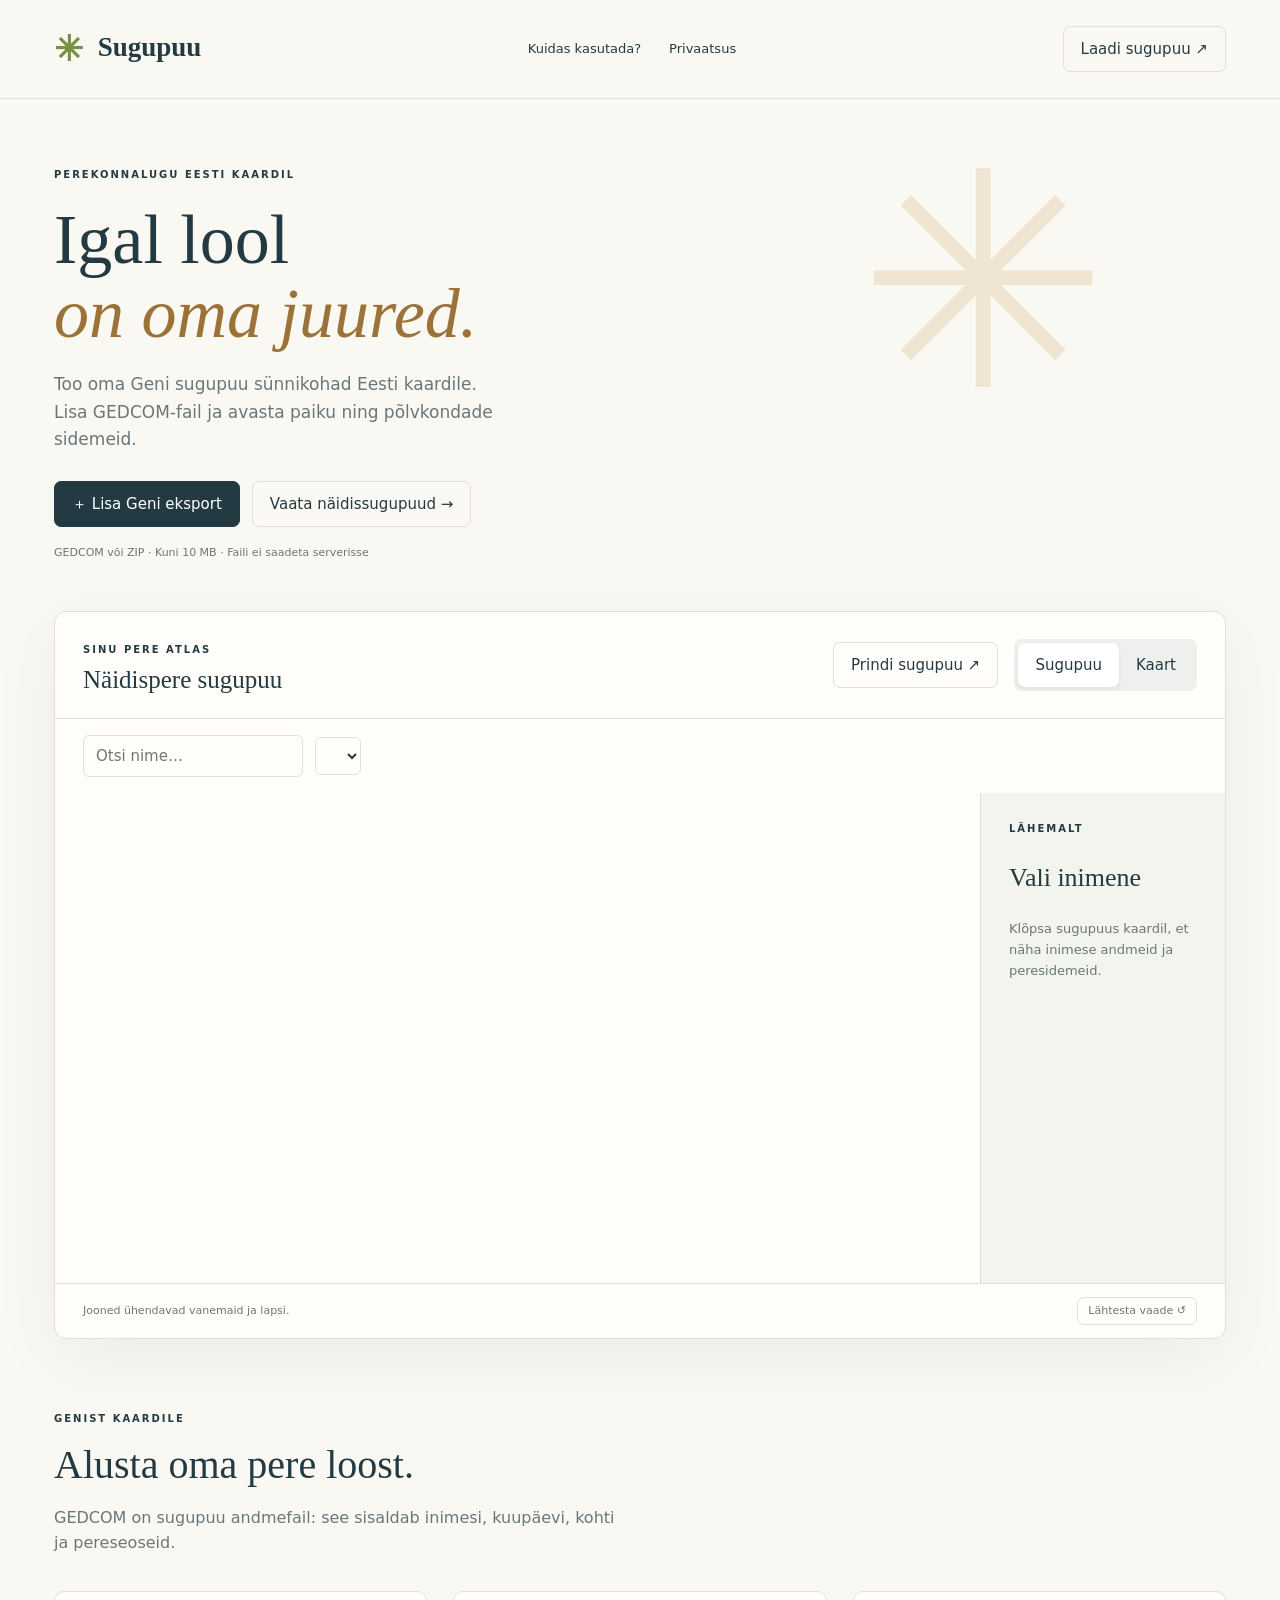
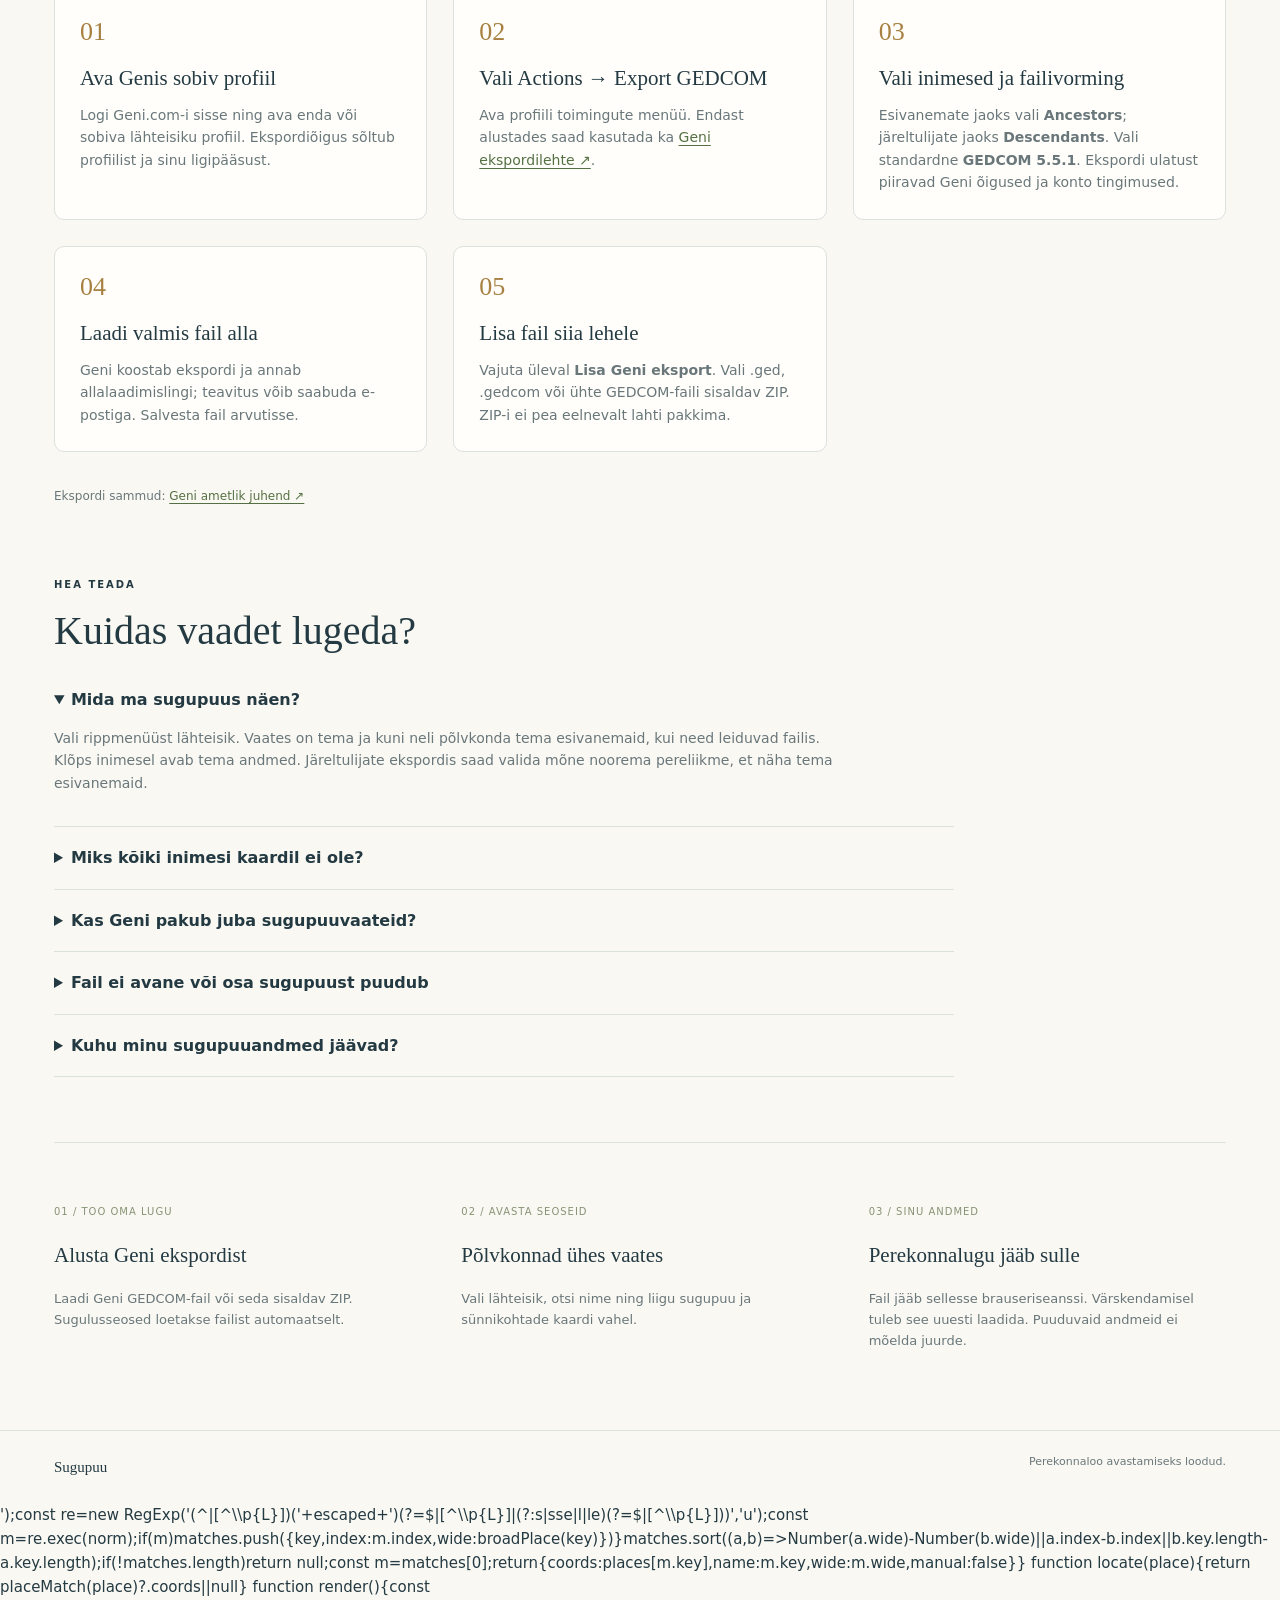
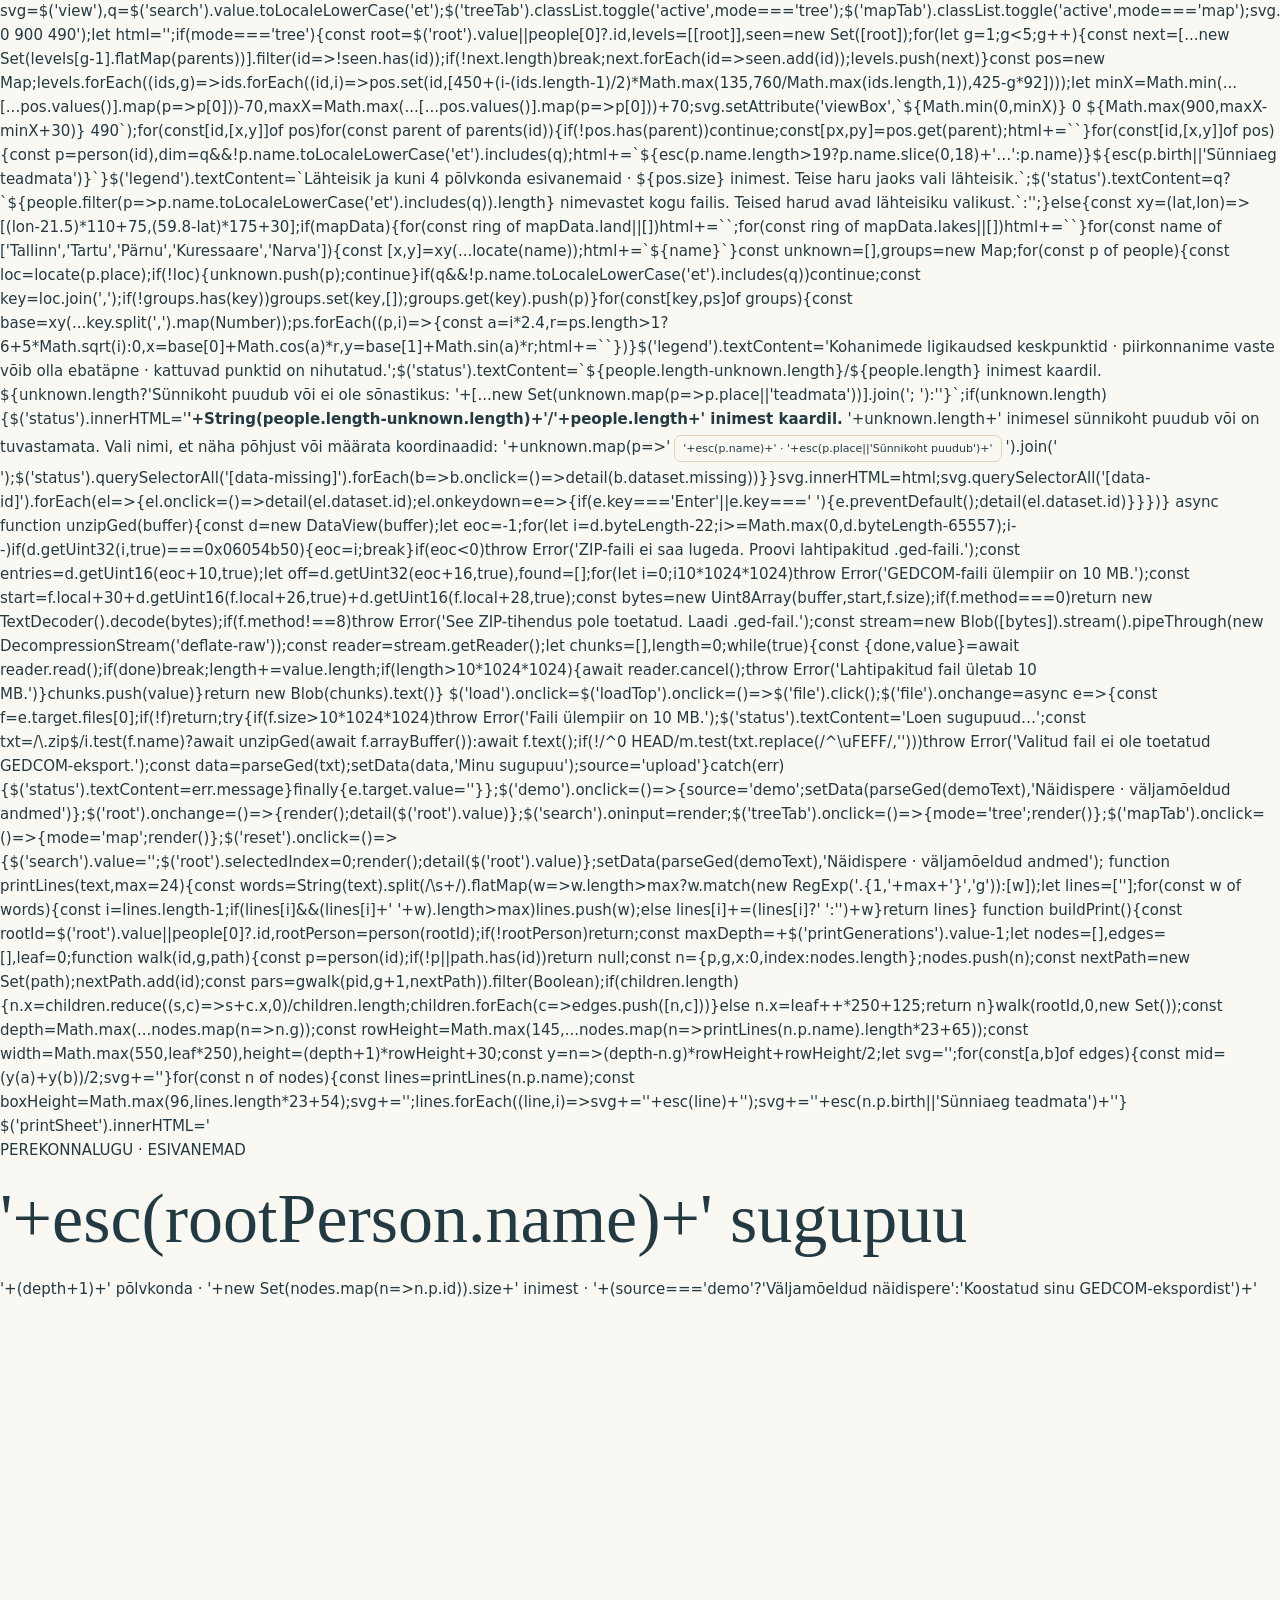
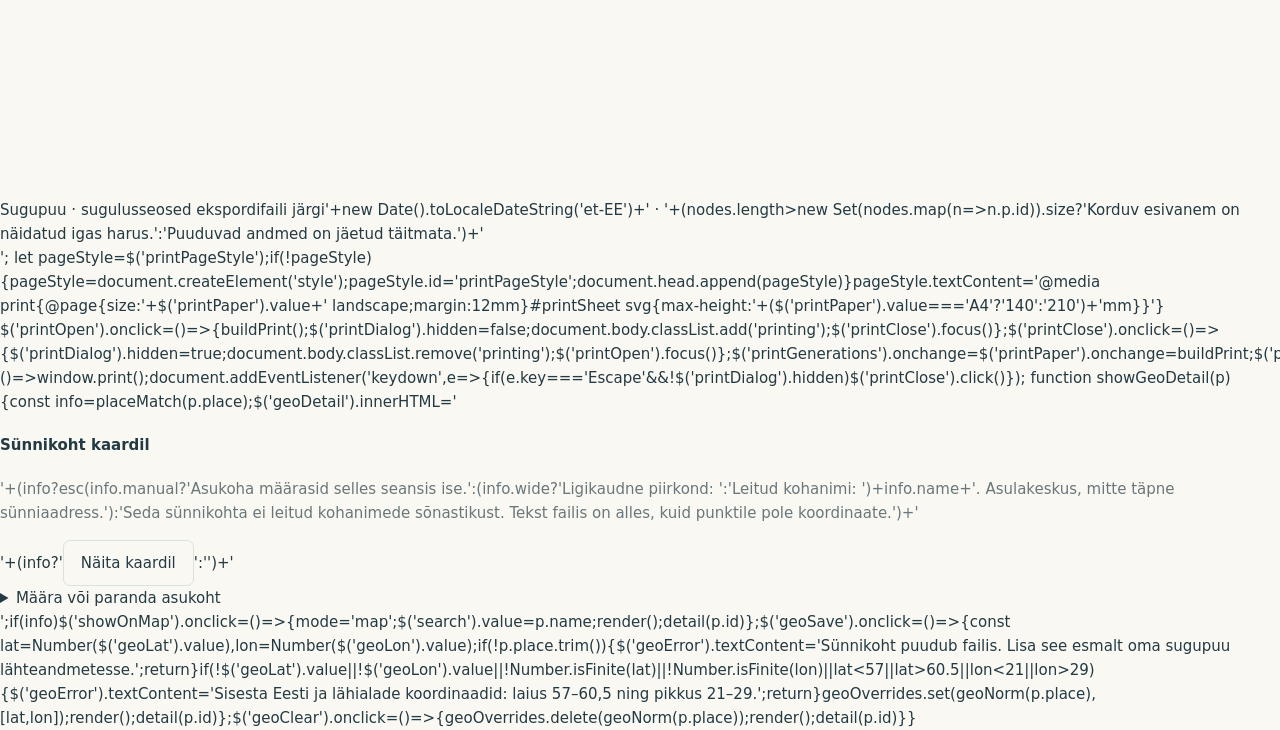
==== commit 3141c9f2: "Expand birthplace matching and explain or correct unmapped locations" ====
--- a/docs/index.html
+++ b/docs/index.html
@@ -7,7 +7,9 @@
 #printDialog[hidden]{display:none!important}#printDialog{position:fixed;inset:0;overflow:auto;background:#edece5;z-index:100;padding:28px 36px}#printSheet{background:#fffefa;border:1px solid #d9dece;padding:36px;margin:25px auto;max-width:1600px;color:#263d36;box-shadow:0 8px 40px #0001}#printSheet .print-kicker{text-align:center;letter-spacing:4px;font-size:11px;color:#82704d}#printSheet h1{font:normal 39px Georgia;text-align:center;margin:12px 0}#printSheet .print-subtitle{text-align:center;font-size:13px;color:#6a7468}#printSheet svg{height:auto;width:100%;display:block;margin:28px 0;touch-action:auto}#printSheet .print-footer{display:flex;justify-content:space-between;border-top:1px solid #d8ddcf;padding-top:12px;font-size:10px;color:#78806f}body.printing{overflow:hidden}
 @media(max-width:750px){.toolbar{flex-wrap:wrap}.print-open{margin:0;font-size:12px}#printDialog{padding:18px}#printSheet{padding:18px}#printSheet h1{font-size:28px}.print-tools{gap:10px}}
 @media print{@page{size:A3 landscape;margin:12mm}html,body{margin:0!important;padding:0!important;background:white!important}body>header,body>footer,main>section:not(#printDialog){display:none!important}main{max-width:none!important;margin:0!important;padding:0!important}#printDialog{display:block!important;position:static!important;background:white!important;padding:0!important;overflow:visible!important}#printDialog[hidden]{display:none!important}.print-tools,.print-tip{display:none!important}#printSheet{padding:0!important;margin:0!important;border:0!important;box-shadow:none!important;max-width:none!important;break-inside:avoid;background:white!important;print-color-adjust:exact;-webkit-print-color-adjust:exact}#printSheet h1{font-size:22pt;margin:3mm 0}#printSheet .print-kicker{font-size:8pt}#printSheet .print-subtitle{font-size:9pt}#printSheet svg{max-height:210mm;margin:5mm auto;width:100%}#printSheet .print-footer{font-size:7pt}body.printing{overflow:visible}}
-</style><body><header><a class="brand" href="."><span>✳</span> Sugupuu</a><nav><a href="#juhend">Kuidas kasutada?</a><a href="#andmed">Privaatsus</a></nav><button id="loadTop">Laadi sugupuu ↗</button></header><main><section class="intro"><div class="eyebrow">PEREKONNALUGU EESTI KAARDIL</div><h1>Igal lool<br><em>on oma juured.</em></h1><p>Too oma Geni sugupuu sünnikohad Eesti kaardile. Lisa GEDCOM-fail ja avasta paiku ning põlvkondade sidemeid.</p><div class="upload"><input type="file" id="file" accept=".ged,.gedcom,.zip" hidden><button class="primary" id="load">＋ Lisa Geni eksport</button><button id="demo">Vaata näidissugupuud →</button></div><small>GEDCOM või ZIP · Kuni 10 MB · Faili ei saadeta serverisse</small></section><section class="workspace"><div class="toolbar"><div><span class="eyebrow">SINU PERE ATLAS</span><h2 id="title">Näidispere sugupuu</h2></div><button id="printOpen" class="print-open">Prindi sugupuu ↗</button><div class="tabs"><button id="treeTab" class="active">Sugupuu</button><button id="mapTab">Kaart</button></div></div><div class="controls"><input id="search" placeholder="Otsi nime…" aria-label="Otsi nime"><select id="root" aria-label="Lähteisik"></select><span id="stats"></span></div><p id="status" role="status"></p><div class="canvas"><svg id="view" role="img" aria-label="Sugupuu visualiseering"></svg><aside id="detail"><div class="eyebrow">LÄHEMALT</div><h3>Vali inimene</h3><p>Klõpsa sugupuus kaardil, et näha inimese andmeid ja peresidemeid.</p></aside></div><div class="foot"><span id="legend">Jooned ühendavad vanemaid ja lapsi.</span><button id="reset">Lähtesta vaade ↺</button></div></section><section class="guide" id="juhend"><div class="guide-head"><div class="eyebrow">GENIST KAARDILE</div><h2>Alusta oma pere loost.</h2><p>GEDCOM on sugupuu andmefail: see sisaldab inimesi, kuupäevi, kohti ja pereseoseid.</p></div><ol class="steps"><li><h3>Ava Genis sobiv profiil</h3><p>Logi Geni.com-i sisse ning ava enda või sobiva lähteisiku profiil. Ekspordiõigus sõltub profiilist ja sinu ligipääsust.</p></li><li><h3>Vali Actions → Export GEDCOM</h3><p>Ava profiili toimingute menüü. Endast alustades saad kasutada ka <a href="https://www.geni.com/gedcom/export" target="_blank" rel="noopener noreferrer">Geni ekspordilehte ↗</a>.</p></li><li><h3>Vali inimesed ja failivorming</h3><p>Esivanemate jaoks vali <strong>Ancestors</strong>; järeltulijate jaoks <strong>Descendants</strong>. Vali standardne <strong>GEDCOM 5.5.1</strong>. Ekspordi ulatust piiravad Geni õigused ja konto tingimused.</p></li><li><h3>Laadi valmis fail alla</h3><p>Geni koostab ekspordi ja annab allalaadimislingi; teavitus võib saabuda e-postiga. Salvesta fail arvutisse.</p></li><li><h3>Lisa fail siia lehele</h3><p>Vajuta üleval <strong>Lisa Geni eksport</strong>. Vali .ged, .gedcom või ühte GEDCOM-faili sisaldav ZIP. ZIP-i ei pea eelnevalt lahti pakkima.</p></li></ol><p class="source">Ekspordi sammud: <a href="https://help.geni.com/hc/en-us/articles/229705167-How-can-I-export-my-GEDCOM" target="_blank" rel="noopener noreferrer">Geni ametlik juhend ↗</a></p></section><section class="faq"><div class="eyebrow">HEA TEADA</div><h2>Kuidas vaadet lugeda?</h2><details open><summary>Mida ma sugupuus näen?</summary><p>Vali rippmenüüst lähteisik. Vaates on tema ja kuni neli põlvkonda tema esivanemaid, kui need leiduvad failis. Klõps inimesel avab tema andmed. Järeltulijate ekspordis saad valida mõne noorema pereliikme, et näha tema esivanemaid.</p></details><details><summary>Miks kõiki inimesi kaardil ei ole?</summary><p>Kaart tunneb praegu piiratud hulka Eesti kohanimesid. Sünnikoht võib failist puududa või olla sõnastikule tundmatu. Kaardi kohal kuvatakse sobitamata kohad. Neile ei määrata väljamõeldud koordinaate; kaardipunktid tähistavad ligikaudseid asulakeskusi.</p></details><details><summary>Kas Geni pakub juba sugupuuvaateid?</summary><p>Jah. Geni võimaldab sugupuud vaadata ja hallata ning pakub ka kaardifunktsiooni. See leht on eraldiseisev ekspordifaili vaatur: saad uurida sünnikohti Eesti kaardil ning avada lihtsa esivanemate vaate ilma Geni kontoga ühendust loomata. Genis tehtud muudatuste nägemiseks ekspordi ja lisa uus fail.</p></details><details><summary>Fail ei avane või osa sugupuust puudub</summary><p>Kasuta GEDCOM-eksporti, mitte PDF-i ega kopeeritud aruannet. Faili ülempiir on 10 MB. ZIP peab sisaldama täpselt ühte .ged või .gedcom faili. Kui ZIP ei avane, paki see arvutis lahti ja vali .ged-fail. Geni ekspordipiirangud võivad tähendada, et kõiki sugulasi ei ole failis.</p></details><details id="andmed"><summary>Kuhu minu sugupuuandmed jäävad?</summary><p>Faili loetakse ainult selle lehe mälus sinu brauseris. Rakendus ei saada GEDCOM-i serverisse ega salvesta seda küpsistesse või brauseri püsimällu. Lehe värskendamisel tuleb fail uuesti valida. Ekspordifail ise jääb sinu arvutisse sinna, kuhu selle salvestasid. GitHub majutab veebilehte; lehe külastusele kehtivad GitHubi tavapärased logimisreeglid.</p></details></section><section class="notes"><div><span>01 / TOO OMA LUGU</span><h3>Alusta Geni ekspordist</h3><p>Laadi Geni GEDCOM-fail või seda sisaldav ZIP. Sugulusseosed loetakse failist automaatselt.</p></div><div><span>02 / AVASTA SEOSEID</span><h3>Põlvkonnad ühes vaates</h3><p>Vali lähteisik, otsi nime ning liigu sugupuu ja sünnikohtade kaardi vahel.</p></div><div><span>03 / SINU ANDMED</span><h3>Perekonnalugu jääb sulle</h3><p>Fail jääb sellesse brauseriseanssi. Värskendamisel tuleb see uuesti laadida. Puuduvaid andmeid ei mõelda juurde.</p></div></section><section id="printDialog" hidden aria-label="Prinditav sugupuu"><div class="print-tools"><div><h2>Sugupuu paberil</h2><p>Vali põlvkonnad ja paber. Prindiaknas saad valida „Salvesta PDF-ina”.</p></div><label>Põlvkondi <select id="printGenerations"><option value="3">3</option><option value="4" selected>4</option><option value="5">5</option></select></label><label>Paber <select id="printPaper"><option value="A4">A4 · horisontaalne</option><option value="A3" selected>A3 · horisontaalne</option></select></label><button id="printNow" class="primary">Prindi / salvesta PDF</button><button id="printClose">Sulge</button></div><p class="print-tip">Eelvaade näitab valitud lähteisiku esivanemaid. Suurema puu jaoks vali A3 või vähem põlvkondi. Prindiaknas kasuta horisontaalpaigutust, mahutamist lehele ja lülita brauseri päised-jalused välja. Paberit saab prindiaknas muuta.</p><article id="printSheet"></article></section></main><footer>Sugupuu <span>Perekonnaloo avastamiseks loodud.</span></footer><script>const $=id=>document.getElementById(id);let people=[],families=[],mode='tree',selected='',source='demo';const esc=s=>String(s??'').replace(/[&<>"']/g,c=>({'&':'&amp;','<':'&lt;','>':'&gt;','"':'&quot;',"'":'&#39;'}[c]));
+
+.geo-detail{border-top:1px solid var(--line);margin-top:22px;padding-top:12px}.geo-detail h4{font-size:13px;margin:8px 0}.geo-detail p{font-size:11px;line-height:1.6}.geo-detail button{font-size:11px;padding:6px 9px;margin:4px 0}.geo-detail summary{cursor:pointer;font-size:12px;margin:10px 0}.geo-detail label{font-size:11px;display:block;margin-top:8px}.geo-detail input{width:100%;border:1px solid var(--line);border-radius:4px;padding:6px}.missing-person{font-size:11px;padding:4px 8px;margin:4px;border-color:#e1d4bb;text-align:left}#status{max-height:140px;overflow:auto}.canvas aside{overflow:auto;max-height:650px}
+</style><body><header><a class="brand" href="."><span>✳</span> Sugupuu</a><nav><a href="#juhend">Kuidas kasutada?</a><a href="#andmed">Privaatsus</a></nav><button id="loadTop">Laadi sugupuu ↗</button></header><main><section class="intro"><div class="eyebrow">PEREKONNALUGU EESTI KAARDIL</div><h1>Igal lool<br><em>on oma juured.</em></h1><p>Too oma Geni sugupuu sünnikohad Eesti kaardile. Lisa GEDCOM-fail ja avasta paiku ning põlvkondade sidemeid.</p><div class="upload"><input type="file" id="file" accept=".ged,.gedcom,.zip" hidden><button class="primary" id="load">＋ Lisa Geni eksport</button><button id="demo">Vaata näidissugupuud →</button></div><small>GEDCOM või ZIP · Kuni 10 MB · Faili ei saadeta serverisse</small></section><section class="workspace"><div class="toolbar"><div><span class="eyebrow">SINU PERE ATLAS</span><h2 id="title">Näidispere sugupuu</h2></div><button id="printOpen" class="print-open">Prindi sugupuu ↗</button><div class="tabs"><button id="treeTab" class="active">Sugupuu</button><button id="mapTab">Kaart</button></div></div><div class="controls"><input id="search" placeholder="Otsi nime…" aria-label="Otsi nime"><select id="root" aria-label="Lähteisik"></select><span id="stats"></span></div><p id="status" role="status"></p><div class="canvas"><svg id="view" role="img" aria-label="Sugupuu visualiseering"></svg><aside id="detail"><div class="eyebrow">LÄHEMALT</div><h3>Vali inimene</h3><p>Klõpsa sugupuus kaardil, et näha inimese andmeid ja peresidemeid.</p></aside></div><div class="foot"><span id="legend">Jooned ühendavad vanemaid ja lapsi.</span><button id="reset">Lähtesta vaade ↺</button></div></section><section class="guide" id="juhend"><div class="guide-head"><div class="eyebrow">GENIST KAARDILE</div><h2>Alusta oma pere loost.</h2><p>GEDCOM on sugupuu andmefail: see sisaldab inimesi, kuupäevi, kohti ja pereseoseid.</p></div><ol class="steps"><li><h3>Ava Genis sobiv profiil</h3><p>Logi Geni.com-i sisse ning ava enda või sobiva lähteisiku profiil. Ekspordiõigus sõltub profiilist ja sinu ligipääsust.</p></li><li><h3>Vali Actions → Export GEDCOM</h3><p>Ava profiili toimingute menüü. Endast alustades saad kasutada ka <a href="https://www.geni.com/gedcom/export" target="_blank" rel="noopener noreferrer">Geni ekspordilehte ↗</a>.</p></li><li><h3>Vali inimesed ja failivorming</h3><p>Esivanemate jaoks vali <strong>Ancestors</strong>; järeltulijate jaoks <strong>Descendants</strong>. Vali standardne <strong>GEDCOM 5.5.1</strong>. Ekspordi ulatust piiravad Geni õigused ja konto tingimused.</p></li><li><h3>Laadi valmis fail alla</h3><p>Geni koostab ekspordi ja annab allalaadimislingi; teavitus võib saabuda e-postiga. Salvesta fail arvutisse.</p></li><li><h3>Lisa fail siia lehele</h3><p>Vajuta üleval <strong>Lisa Geni eksport</strong>. Vali .ged, .gedcom või ühte GEDCOM-faili sisaldav ZIP. ZIP-i ei pea eelnevalt lahti pakkima.</p></li></ol><p class="source">Ekspordi sammud: <a href="https://help.geni.com/hc/en-us/articles/229705167-How-can-I-export-my-GEDCOM" target="_blank" rel="noopener noreferrer">Geni ametlik juhend ↗</a></p></section><section class="faq"><div class="eyebrow">HEA TEADA</div><h2>Kuidas vaadet lugeda?</h2><details open><summary>Mida ma sugupuus näen?</summary><p>Vali rippmenüüst lähteisik. Vaates on tema ja kuni neli põlvkonda tema esivanemaid, kui need leiduvad failis. Klõps inimesel avab tema andmed. Järeltulijate ekspordis saad valida mõne noorema pereliikme, et näha tema esivanemaid.</p></details><details><summary>Miks kõiki inimesi kaardil ei ole?</summary><p>Kaart kasutab üle 400 Eesti kohanime ja ajaloolise nimekuju. Sünnikoht võib failist puududa või olla sõnastikule tundmatu. Kaardi kohal kuvatakse tuvastamata inimeste nimekiri. Klõpsa nimel ja ava „Määra või paranda asukoht”, et lisada teadaolevad koordinaadid. Parandus kehtib selles brauseriseansis. Neile ei määrata väljamõeldud koordinaate; kaardipunktid tähistavad ligikaudseid asulakeskusi.</p></details><details><summary>Kas Geni pakub juba sugupuuvaateid?</summary><p>Jah. Geni võimaldab sugupuud vaadata ja hallata ning pakub ka kaardifunktsiooni. See leht on eraldiseisev ekspordifaili vaatur: saad uurida sünnikohti Eesti kaardil ning avada lihtsa esivanemate vaate ilma Geni kontoga ühendust loomata. Genis tehtud muudatuste nägemiseks ekspordi ja lisa uus fail.</p></details><details><summary>Fail ei avane või osa sugupuust puudub</summary><p>Kasuta GEDCOM-eksporti, mitte PDF-i ega kopeeritud aruannet. Faili ülempiir on 10 MB. ZIP peab sisaldama täpselt ühte .ged või .gedcom faili. Kui ZIP ei avane, paki see arvutis lahti ja vali .ged-fail. Geni ekspordipiirangud võivad tähendada, et kõiki sugulasi ei ole failis.</p></details><details id="andmed"><summary>Kuhu minu sugupuuandmed jäävad?</summary><p>Faili loetakse ainult selle lehe mälus sinu brauseris. Rakendus ei saada GEDCOM-i serverisse ega salvesta seda küpsistesse või brauseri püsimällu. Lehe värskendamisel tuleb fail uuesti valida. Ekspordifail ise jääb sinu arvutisse sinna, kuhu selle salvestasid. GitHub majutab veebilehte; lehe külastusele kehtivad GitHubi tavapärased logimisreeglid.</p></details></section><section class="notes"><div><span>01 / TOO OMA LUGU</span><h3>Alusta Geni ekspordist</h3><p>Laadi Geni GEDCOM-fail või seda sisaldav ZIP. Sugulusseosed loetakse failist automaatselt.</p></div><div><span>02 / AVASTA SEOSEID</span><h3>Põlvkonnad ühes vaates</h3><p>Vali lähteisik, otsi nime ning liigu sugupuu ja sünnikohtade kaardi vahel.</p></div><div><span>03 / SINU ANDMED</span><h3>Perekonnalugu jääb sulle</h3><p>Fail jääb sellesse brauseriseanssi. Värskendamisel tuleb see uuesti laadida. Puuduvaid andmeid ei mõelda juurde.</p></div></section><section id="printDialog" hidden aria-label="Prinditav sugupuu"><div class="print-tools"><div><h2>Sugupuu paberil</h2><p>Vali põlvkonnad ja paber. Prindiaknas saad valida „Salvesta PDF-ina”.</p></div><label>Põlvkondi <select id="printGenerations"><option value="3">3</option><option value="4" selected>4</option><option value="5">5</option></select></label><label>Paber <select id="printPaper"><option value="A4">A4 · horisontaalne</option><option value="A3" selected>A3 · horisontaalne</option></select></label><button id="printNow" class="primary">Prindi / salvesta PDF</button><button id="printClose">Sulge</button></div><p class="print-tip">Eelvaade näitab valitud lähteisiku esivanemaid. Suurema puu jaoks vali A3 või vähem põlvkondi. Prindiaknas kasuta horisontaalpaigutust, mahutamist lehele ja lülita brauseri päised-jalused välja. Paberit saab prindiaknas muuta.</p><article id="printSheet"></article></section></main><footer>Sugupuu <span>Perekonnaloo avastamiseks loodud.</span></footer><script>const $=id=>document.getElementById(id);let people=[],families=[],mode='tree',selected='',source='demo';const esc=s=>String(s??'').replace(/[&<>"']/g,c=>({'&':'&amp;','<':'&lt;','>':'&gt;','"':'&quot;',"'":'&#39;'}[c]));
 function parseGed(text){const records=[];let stack=[];for(const line of text.replace(/^\uFEFF/,'').split(/\r?\n/)){const m=line.match(/^(\d+)\s+(?:(@[^@]+@)\s+)?(\S+)(?:\s+(.*))?$/);if(!m)continue;const level=+m[1],r={tag:m[3],id:m[2],value:m[4]||'',children:[]};if(level===0){records.push(r);stack=[r]}else if(stack[level-1]){stack[level-1].children.push(r);stack[level]=r;stack.length=level+1}}const get=(r,t)=>r.children.find(c=>c.tag===t);const val=(r,t)=>get(r,t)?.value||'';const ps=records.filter(r=>r.tag==='INDI').map(r=>{const birth=get(r,'BIRT'),death=get(r,'DEAT');return{id:r.id,name:val(r,'NAME').replaceAll('/','').trim()||'Nimi puudub',sex:val(r,'SEX'),birth:birth?val(birth,'DATE'):'',place:birth?val(birth,'PLAC'):'',death:death?val(death,'DATE'):''}});const fs=records.filter(r=>r.tag==='FAM').map(r=>({parents:r.children.filter(c=>['HUSB','WIFE'].includes(c.tag)).map(c=>c.value),children:r.children.filter(c=>c.tag==='CHIL').map(c=>c.value)}));return{people:ps,families:fs}}
 const demoText=`0 HEAD
 1 CHAR UTF-8
@@ -59,12 +61,20 @@
 1 WIFE @I7@
 1 CHIL @I3@
 0 TRLR`;
-function setData(data,label){if(!data.people.length)throw Error('Failist ei leitud GEDCOM-isikuid. Vali Geni GEDCOM-eksport.');people=data.people;families=data.families;selected=people[0].id;$('root').innerHTML=people.map(p=>`<option value="${esc(p.id)}">${esc(p.name)}</option>`).join('');$('title').textContent=label;$('search').value='';$('stats').textContent=`${people.length} inimest · ${families.length} peret`;$('status').textContent='';render();detail(selected)}
+function setData(data,label){if(!data.people.length)throw Error('Failist ei leitud GEDCOM-isikuid. Vali Geni GEDCOM-eksport.');people=data.people;families=data.families;if(typeof geoOverrides!=='undefined')geoOverrides.clear();selected=people[0].id;$('root').innerHTML=people.map(p=>`<option value="${esc(p.id)}">${esc(p.name)}</option>`).join('');$('title').textContent=label;$('search').value='';$('stats').textContent=`${people.length} inimest · ${families.length} peret`;$('status').textContent='';render();detail(selected)}
 function person(id){return people.find(p=>p.id===id)}function parents(id){return[...new Set(families.filter(f=>f.children.includes(id)).flatMap(f=>f.parents))].filter(id=>person(id))}
-function detail(id){selected=id;const p=person(id);if(!p)return;const par=parents(id).map(id=>person(id).name).join(', ');const children=[...new Set(families.filter(f=>f.parents.includes(id)).flatMap(f=>f.children))].map(person).filter(Boolean).map(p=>p.name).join(', ');$('detail').innerHTML=`<div class="eyebrow">INIMESE LUGU</div><h3>${esc(p.name)}</h3><dl><dt>Sündinud</dt><dd>${esc(p.birth||'Aeg teadmata')}</dd><dt>Sünnikoht</dt><dd>${esc(p.place||'Koht teadmata')}</dd>${p.death?`<dt>Surnud</dt><dd>${esc(p.death)}</dd>`:''}<dt>Vanemad</dt><dd>${esc(par||'Andmed puuduvad')}</dd><dt>Lapsed</dt><dd>${esc(children||'Andmed puuduvad')}</dd></dl>`}
-let mapData=null;Promise.resolve({"land":[[[24.3062,57.8682],[24.3167,57.8773],[24.3244,57.8868],[24.3279,57.8981],[24.3303,57.9101],[24.3338,57.9213],[24.3811,57.9838],[24.3983,58.0233],[24.4465,58.0545],[24.4641,58.0722],[24.4641,58.1206],[24.4714,58.1425],[24.4729,58.1547],[24.4675,58.1653],[24.4598,58.1745],[24.4551,58.1852],[24.4548,58.1964],[24.4675,58.2178],[24.4681,58.2288],[24.4676,58.2398],[24.471,58.2509],[24.4915,58.2657],[24.5215,58.2761],[24.5485,58.2893],[24.5604,58.3123],[24.551,58.3337],[24.5288,58.3507],[24.4442,58.3861],[24.4032,58.3953],[24.3618,58.3973],[24.327,58.3881],[24.3159,58.38],[24.3045,58.3681],[24.2957,58.355],[24.2922,58.3431],[24.2908,58.3275],[24.2869,58.3185],[24.2559,58.2895],[24.2433,58.2802],[24.2289,58.2741],[24.2108,58.2714],[24.1742,58.2768],[24.156,58.2768],[24.1389,58.268],[24.1209,58.2452],[24.1117,58.241],[24.0941,58.2447],[24.0835,58.2509],[24.0532,58.2783],[24.0071,58.3005],[23.9802,58.3184],[23.9138,58.3333],[23.8737,58.3352],[23.8547,58.3397],[23.8495,58.3428],[23.8384,58.3514],[23.8335,58.3539],[23.8245,58.3546],[23.8184,58.3518],[23.8128,58.3483],[23.8057,58.3465],[23.7966,58.3488],[23.7869,58.3531],[23.7771,58.355],[23.7681,58.3502],[23.7621,58.3444],[23.7556,58.34],[23.7485,58.3391],[23.741,58.3431],[23.7349,58.3514],[23.7293,58.3629],[23.7253,58.3749],[23.7236,58.3847],[23.7189,58.3996],[23.7075,58.4074],[23.6942,58.4132],[23.6834,58.4222],[23.6774,58.4352],[23.6775,58.4455],[23.6834,58.47],[23.6843,58.4997],[23.679,58.5242],[23.6638,58.5362],[23.6349,58.5284],[23.6224,58.5291],[23.6032,58.536],[23.5843,58.5449],[23.5735,58.5519],[23.5663,58.5659],[23.5651,58.5774],[23.5612,58.5832],[23.5462,58.5799],[23.5327,58.5703],[23.5248,58.5596],[23.5164,58.5546],[23.5015,58.5625],[23.4981,58.5722],[23.5044,58.583],[23.5135,58.5938],[23.5182,58.6037],[23.5125,58.6224],[23.501,58.6471],[23.4932,58.6734],[23.4977,58.6966],[23.5065,58.7054],[23.5148,58.7067],[23.5359,58.7028],[23.5432,58.7049],[23.5466,58.7096],[23.5462,58.7143],[23.53,58.7228],[23.5274,58.7362],[23.5331,58.7475],[23.5462,58.7477],[23.5845,58.7379],[23.6218,58.7414],[23.6589,58.7489],[23.697,58.7512],[23.7166,58.747],[23.7552,58.7336],[23.7718,58.7307],[23.8025,58.7307],[23.8054,58.7339],[23.8067,58.741],[23.8049,58.748],[23.7991,58.7512],[23.7834,58.7558],[23.7796,58.7664],[23.7855,58.778],[23.7995,58.7853],[23.8162,58.7846],[23.8552,58.7733],[23.8744,58.7717],[23.8474,58.7882],[23.8157,58.8],[23.7842,58.801],[23.7577,58.7853],[23.7395,58.798],[23.7191,58.7991],[23.6765,58.7922],[23.6034,58.7948],[23.5803,58.7922],[23.5603,58.7858],[23.5501,58.7809],[23.5427,58.7754],[23.5366,58.7745],[23.5049,58.7791],[23.4855,58.7773],[23.4295,58.7648],[23.4666,58.8007],[23.4857,58.8096],[23.5188,58.8126],[23.5261,58.8198],[23.4636,58.8642],[23.4551,58.883],[23.4224,58.9087],[23.422,58.9287],[23.4437,58.944],[23.5101,58.9416],[23.5319,58.9567],[23.5492,58.9508],[23.5669,58.9501],[23.5845,58.9536],[23.6167,58.9677],[23.6248,58.9726],[23.6277,58.9792],[23.6281,58.9914],[23.6216,59.0153],[23.6055,59.0327],[23.5835,59.0447],[23.5598,59.0528],[23.5723,59.0397],[23.6019,59.0245],[23.6144,59.0113],[23.606,59.0085],[23.5876,59.0075],[23.5803,59.0051],[23.5598,58.9914],[23.5584,58.9879],[23.5586,58.982],[23.553,58.9709],[23.5433,58.9699],[23.5371,58.9744],[23.532,58.9805],[23.5256,58.984],[23.4613,58.9924],[23.4348,59.0038],[23.4084,59.0256],[23.4152,59.025],[23.4295,59.0259],[23.4363,59.0256],[23.4292,59.0436],[23.4349,59.0561],[23.4803,59.0836],[23.4907,59.0883],[23.5012,59.0854],[23.5182,59.0733],[23.5194,59.125],[23.4862,59.1741],[23.4709,59.2121],[23.5256,59.2304],[23.5368,59.2297],[23.5578,59.2252],[23.5697,59.2242],[23.5785,59.2263],[23.5928,59.2357],[23.6155,59.2418],[23.6277,59.2501],[23.6419,59.2574],[23.6623,59.2583],[23.7155,59.2317],[23.7185,59.2314],[23.7305,59.2304],[23.7422,59.2394],[23.7429,59.2501],[23.736,59.2596],[23.7236,59.2651],[23.7349,59.2777],[23.7568,59.2836],[23.8454,59.2847],[23.8888,59.2788],[23.9356,59.2806],[23.9876,59.2909],[24.0386,59.2933],[24.0806,59.2713],[24.1001,59.2945],[24.0921,59.3126],[24.0282,59.3577],[24.0194,59.3673],[24.0222,59.3781],[24.0348,59.3887],[24.0482,59.3951],[24.063,59.3974],[24.0806,59.3955],[24.1087,59.3848],[24.1649,59.3541],[24.1939,59.3477],[24.2219,59.3552],[24.2134,59.3723],[24.1873,59.3907],[24.1631,59.4023],[24.1829,59.4088],[24.2713,59.4121],[24.3062,59.4191],[24.3177,59.431],[24.3296,59.4638],[24.3338,59.4706],[24.3997,59.4788],[24.4225,59.4774],[24.4421,59.4699],[24.4783,59.4484],[24.4983,59.4438],[24.5168,59.4482],[24.5324,59.4568],[24.5482,59.463],[24.5671,59.46],[24.6248,59.4389],[24.6426,59.4364],[24.6605,59.4406],[24.6566,59.4499],[24.6404,59.4591],[24.6218,59.4631],[24.6218,59.4706],[24.6481,59.4692],[24.6585,59.4721],[24.6628,59.4811],[24.6663,59.4921],[24.675,59.496],[24.6863,59.4951],[24.6975,59.491],[24.7156,59.4759],[24.7283,59.4586],[24.7444,59.4472],[24.7726,59.4501],[24.7842,59.4548],[24.7901,59.4589],[24.8132,59.484],[24.8158,59.4893],[24.8068,59.5047],[24.8003,59.5106],[24.7914,59.5147],[24.7835,59.5198],[24.7801,59.529],[24.78,59.5384],[24.779,59.5455],[24.7767,59.5522],[24.7726,59.56],[24.8035,59.5705],[24.8416,59.5544],[24.9092,59.5115],[24.9344,59.508],[25.0122,59.5184],[25.0358,59.5152],[25.0772,59.501],[25.0978,59.4979],[25.1165,59.5031],[25.1079,59.529],[25.1221,59.5395],[25.1455,59.5391],[25.1941,59.5226],[25.4077,59.491],[25.4094,59.491],[25.4024,59.5143],[25.4158,59.5271],[25.4401,59.5321],[25.5332,59.532],[25.5437,59.5351],[25.5433,59.5422],[25.5361,59.5493],[25.5257,59.5525],[25.4971,59.5709],[25.4819,59.6112],[25.4785,59.6515],[25.4849,59.6698],[25.5025,59.6623],[25.5353,59.629],[25.5537,59.6214],[25.575,59.6169],[25.5921,59.606],[25.6223,59.5805],[25.6445,59.5718],[25.6768,59.5661],[25.7059,59.5693],[25.7185,59.5876],[25.7108,59.6046],[25.6956,59.6159],[25.6848,59.6286],[25.6907,59.6494],[25.6843,59.6502],[25.6753,59.6541],[25.6707,59.6555],[25.6947,59.6709],[25.7254,59.6658],[25.7805,59.6357],[25.7731,59.6282],[25.7854,59.6155],[25.7937,59.5912],[25.8074,59.5805],[25.8262,59.5753],[25.8369,59.5765],[25.8445,59.5773],[25.8613,59.5861],[25.8762,59.6009],[25.8688,59.6077],[25.8831,59.6313],[25.9045,59.624],[25.9269,59.6053],[25.9445,59.5947],[25.965,59.5973],[25.9671,59.6038],[25.9627,59.6125],[25.9644,59.6214],[25.9769,59.6313],[25.9885,59.6343],[26.0018,59.6326],[26.0364,59.6232],[26.0745,59.6043],[26.0784,59.6003],[26.0803,59.5947],[26.0817,59.5873],[26.091,59.5856],[26.28,59.5873],[26.2993,59.5842],[26.3401,59.5705],[26.4017,59.5631],[26.4577,59.5459],[26.4978,59.54],[26.5199,59.5395],[26.5365,59.5427],[26.5703,59.5568],[26.5847,59.56],[26.6263,59.5581],[26.6651,59.5519],[26.7023,59.5414],[26.739,59.5258],[26.7809,59.5025],[26.8269,59.477],[26.8757,59.4677],[26.9175,59.4542],[26.9377,59.4501],[27.1162,59.442],[27.2751,59.447],[27.409,59.4519],[27.5632,59.4321],[27.7171,59.4272],[27.8733,59.4076],[27.9147,59.4145],[27.9535,59.4282],[27.9832,59.447],[28.0191,59.4818],[28.0386,59.463],[28.0834,59.4509],[28.1048,59.4392],[28.1284,59.4094],[28.1378,59.4004],[28.1496,59.3932],[28.1754,59.3819],[28.1865,59.3749],[28.1818,59.3561],[28.1575,59.364],[28.1136,59.3454],[28.0324,59.342],[28.0006,59.3337],[28.0732,59.319],[28.0969,59.3194],[28.0766,59.3053],[27.9597,59.3065],[27.9039,59.2904],[27.8823,59.2757],[27.8908,59.258],[27.8735,59.2365],[27.8424,59.1612],[27.7843,59.0772],[27.7672,59.0559],[27.7244,59.0144],[27.7133,58.9919],[27.6959,58.9772],[27.6944,58.9759],[27.6053,58.9347],[27.4778,58.8754],[27.4463,58.8189],[27.4106,58.7549],[27.4288,58.7094],[27.4493,58.6585],[27.4989,58.5346],[27.5549,58.3952],[27.4941,58.3195],[27.4828,58.2686],[27.4954,58.2215],[27.5196,58.1945],[27.54,58.1718],[27.5797,58.1259],[27.6304,58.0883],[27.6366,58.0592],[27.6301,58.033],[27.6316,58.0042],[27.6506,58.0001],[27.6691,57.992],[27.6752,57.9678],[27.6704,57.955],[27.6632,57.944],[27.6594,57.9325],[27.665,57.9184],[27.6731,57.9128],[27.7744,57.8907],[27.7908,57.8809],[27.7993,57.8611],[27.7868,57.8476],[27.7635,57.8387],[27.7007,57.8248],[27.5563,57.8131],[27.5376,57.8116],[27.5246,57.8073],[27.5326,57.8051],[27.5539,57.7948],[27.5262,57.7873],[27.5124,57.7813],[27.5024,57.7725],[27.4978,57.7557],[27.5089,57.7275],[27.5078,57.7148],[27.4904,57.7046],[27.4077,57.689],[27.3914,57.6802],[27.3847,57.6744],[27.3797,57.6665],[27.377,57.6567],[27.3779,57.6517],[27.3802,57.6477],[27.3828,57.6345],[27.3851,57.6312],[27.387,57.6276],[27.3849,57.607],[27.3821,57.6027],[27.3748,57.5979],[27.3625,57.5945],[27.3489,57.5941],[27.3366,57.5917],[27.328,57.5832],[27.3285,57.5706],[27.3356,57.5539],[27.345,57.5381],[27.3529,57.5276],[27.32,57.5161],[27.1657,57.5467],[27.0854,57.5494],[27.0615,57.5557],[27.0413,57.5685],[27.0046,57.5989],[26.9811,57.609],[26.9466,57.6153],[26.9292,57.6156],[26.9116,57.6134],[26.8961,57.615],[26.885,57.6221],[26.8727,57.6272],[26.8542,57.6226],[26.8385,57.6099],[26.8283,57.595],[26.8163,57.5812],[26.7958,57.5713],[26.7781,57.5685],[26.7005,57.5708],[26.667,57.5649],[26.6343,57.5544],[26.6048,57.5403],[26.5984,57.5339],[26.5948,57.5265],[26.5901,57.5204],[26.5799,57.5178],[26.5702,57.5196],[26.5517,57.5268],[26.5422,57.5282],[26.5287,57.5239],[26.5151,57.5173],[26.4995,57.5158],[26.481,57.5271],[26.4476,57.5529],[26.4309,57.5617],[26.4307,57.5618],[26.3513,57.5802],[26.3386,57.5832],[26.2972,57.5991],[26.2632,57.6208],[26.1685,57.7041],[26.1352,57.7248],[26.0247,57.7744],[26.0161,57.7867],[26.0131,57.8073],[26.0161,57.8165],[26.0218,57.8224],[26.0253,57.8284],[26.022,57.8379],[26.0145,57.8428],[26.0027,57.846],[25.7926,57.856],[25.7675,57.8689],[25.7547,57.8889],[25.7454,57.9092],[25.7303,57.9231],[25.715,57.9234],[25.7038,57.9213],[25.6501,57.9114],[25.6251,57.9103],[25.6015,57.9122],[25.5794,57.9195],[25.5583,57.9342],[25.5529,57.9422],[25.5521,57.9488],[25.5518,57.9499],[25.5503,57.9553],[25.5417,57.9628],[25.532,57.9664],[25.4966,57.9706],[25.4572,57.9841],[25.3966,58.0232],[25.3565,58.0348],[25.3464,58.0344],[25.3399,58.0326],[25.3337,58.0318],[25.3246,58.0348],[25.3183,58.0406],[25.3064,58.0587],[25.2996,58.0656],[25.2817,58.0734],[25.2635,58.0751],[25.2507,58.0685],[25.2495,58.0512],[25.2776,58.0241],[25.2844,58.0081],[25.2645,57.9942],[25.2325,57.9854],[25.2168,57.9854],[25.2021,57.992],[25.1899,58.0135],[25.1807,58.0382],[25.167,58.0587],[25.141,58.068],[25.0942,58.0673],[25.0706,58.0636],[25.0488,58.0562],[25.0349,58.0486],[24.9748,58.0158],[24.9493,58.0064],[24.8725,58.0004],[24.8483,57.9921],[24.8274,57.9819],[24.8168,57.9767],[24.7908,57.979],[24.7647,57.9879],[24.7335,57.9922],[24.7188,57.9818],[24.7004,57.9542],[24.6848,57.9476],[24.6241,57.944],[24.5539,57.9474],[24.5338,57.9451],[24.4813,57.9193],[24.4416,57.9081],[24.4291,57.9003],[24.4127,57.8766],[24.4015,57.8665],[24.3782,57.8594],[24.3497,57.8586],[24.3062,57.8682]],[[23.9434,58.1132],[23.938,58.1373],[23.9553,58.1518],[23.9842,58.1571],[24.0134,58.1535],[24.0221,58.1299],[24.0025,58.1085],[23.9707,58.0996],[23.9434,58.1132]],[[23.2306,58.5048],[23.2551,58.5001],[23.2886,58.4882],[23.3184,58.4725],[23.3333,58.4564],[23.325,58.4423],[23.2614,58.4659],[23.2376,58.4564],[23.2503,58.4545],[23.2617,58.4516],[23.2713,58.446],[23.278,58.4365],[23.2349,58.4399],[23.2157,58.4459],[23.1961,58.4564],[23.1922,58.4611],[23.1882,58.4682],[23.1819,58.4747],[23.1719,58.4775],[23.1565,58.4775],[23.1548,58.4755],[23.1489,58.47],[23.147,58.4664],[23.1416,58.4519],[23.138,58.4461],[23.1304,58.4395],[23.1235,58.4357],[23.1087,58.429],[23.1019,58.4296],[23.0925,58.4315],[23.0842,58.4296],[23.0806,58.4185],[23.0811,58.4124],[23.0823,58.406],[23.0842,58.4],[23.0868,58.395],[23.0638,58.3854],[23.0425,58.3715],[23.022,58.3632],[22.9776,58.3817],[22.9548,58.381],[22.9475,58.3726],[22.9695,58.3602],[22.9027,58.3118],[22.887,58.3074],[22.8709,58.3047],[22.854,58.2987],[22.8249,58.2792],[22.8112,58.2734],[22.7886,58.2714],[22.7429,58.2738],[22.7212,58.2703],[22.7101,58.2578],[22.7567,58.2423],[22.7232,58.2254],[22.6692,58.2215],[22.655,58.2447],[22.6398,58.2502],[22.6213,58.2528],[22.6026,58.2521],[22.5862,58.2478],[22.571,58.2394],[22.565,58.2352],[22.5603,58.2373],[22.5491,58.2478],[22.535,58.2541],[22.5261,58.2474],[22.5176,58.2304],[22.5104,58.2272],[22.5072,58.2249],[22.5042,58.2235],[22.4972,58.223],[22.4968,58.2265],[22.4915,58.2415],[22.491,58.2447],[22.4768,58.2451],[22.4593,58.2409],[22.443,58.2341],[22.4324,58.2268],[22.4216,58.2216],[22.41,58.224],[22.3984,58.2277],[22.388,58.2268],[22.3805,58.2235],[22.3615,58.2177],[22.3538,58.2168],[22.3234,58.2066],[22.2951,58.1929],[22.282,58.1826],[22.2748,58.1793],[22.2717,58.1743],[22.2699,58.137],[22.2654,58.1151],[22.2568,58.0932],[22.2293,58.0522],[22.221,58.043],[22.2098,58.0349],[22.1999,58.026],[22.1984,58.0163],[22.203,57.994],[22.19,57.9838],[22.0483,57.9151],[22.0169,57.9145],[21.9901,57.9356],[21.9944,57.9473],[21.9907,57.9582],[21.9808,57.9665],[21.9668,57.9697],[21.9641,57.9714],[21.9627,57.9753],[21.9623,57.98],[21.9634,57.984],[21.9898,57.9827],[21.9976,57.984],[22.0046,57.991],[22.0154,58.012],[22.0213,58.0212],[22.0589,58.0523],[22.0762,58.0734],[22.0857,58.0826],[22.0962,58.0864],[22.1107,58.0841],[22.1235,58.0795],[22.1355,58.0767],[22.1477,58.0796],[22.1532,58.0862],[22.159,58.1071],[22.1651,58.1169],[22.203,58.1479],[22.1803,58.1608],[22.1419,58.1695],[22.0723,58.1758],[22.053,58.1866],[22.0169,58.2339],[21.9938,58.2447],[21.9289,58.2451],[21.8965,58.2507],[21.8678,58.2646],[21.8513,58.2819],[21.8438,58.2936],[21.8433,58.3022],[21.8556,58.3069],[21.9082,58.2987],[21.8967,58.3139],[21.8796,58.3295],[21.8733,58.3416],[21.8945,58.3465],[21.9124,58.3397],[21.9284,58.3268],[21.9446,58.3188],[21.9634,58.3266],[21.9549,58.3441],[21.968,58.3546],[21.9905,58.3579],[22.0112,58.3539],[22.0022,58.3654],[21.9901,58.3869],[21.946,58.4323],[21.9245,58.447],[21.9011,58.4684],[21.8877,58.4775],[21.8594,58.4919],[21.8324,58.511],[21.885,58.4982],[21.9014,58.498],[21.9163,58.5012],[21.9185,58.5047],[21.919,58.51],[21.9285,58.5184],[21.9666,58.5176],[21.9956,58.5125],[22.0208,58.4993],[22.0642,58.4567],[22.0698,58.4465],[22.072,58.4328],[22.0736,58.4269],[22.0778,58.4238],[22.0833,58.4225],[22.0894,58.4222],[22.0985,58.4261],[22.0986,58.4348],[22.0931,58.4495],[22.0988,58.4758],[22.1037,58.4872],[22.1136,58.498],[22.1268,58.5046],[22.1589,58.5136],[22.1719,58.5216],[22.1833,58.5355],[22.1878,58.5429],[22.1946,58.5458],[22.2129,58.5464],[22.2156,58.5442],[22.219,58.539],[22.2222,58.533],[22.2235,58.5284],[22.2249,58.5164],[22.2289,58.5106],[22.2433,58.5048],[22.2732,58.502],[22.2829,58.522],[22.2839,58.5495],[22.2883,58.5693],[22.322,58.5848],[22.4631,58.5929],[22.5503,58.6296],[22.5832,58.6345],[22.5941,58.6291],[22.6126,58.6057],[22.6238,58.6003],[22.6301,58.5982],[22.6408,58.5889],[22.6481,58.5867],[22.6582,58.5889],[22.6758,58.5983],[22.6821,58.6003],[22.7026,58.5971],[22.7192,58.5912],[22.7363,58.5881],[22.758,58.5929],[22.7907,58.6148],[22.8114,58.623],[22.8464,58.6134],[22.8997,58.6203],[22.922,58.6174],[22.944,58.6102],[22.9898,58.6018],[23.0365,58.5842],[23.0911,58.571],[23.1113,58.5557],[23.1258,58.5351],[23.1336,58.529],[23.1483,58.5216],[23.1886,58.5104],[23.2306,58.5048]],[[23.3816,58.5799],[23.3971,58.5637],[23.4002,58.5554],[23.3799,58.5476],[23.3716,58.5388],[23.3622,58.5325],[23.3469,58.5355],[23.3309,58.5415],[23.3137,58.5447],[23.2786,58.5464],[23.2647,58.5438],[23.2349,58.5347],[23.2238,58.5355],[23.1346,58.5799],[23.0833,58.5905],[23.0593,58.6035],[23.0628,58.6246],[23.0755,58.6298],[23.1061,58.6242],[23.1209,58.6283],[23.1235,58.6337],[23.1304,58.6545],[23.1346,58.6618],[23.1546,58.6759],[23.1758,58.6811],[23.1978,58.6806],[23.2883,58.6665],[23.3303,58.6531],[23.3438,58.6447],[23.3491,58.6351],[23.3482,58.6252],[23.346,58.6157],[23.3475,58.6072],[23.3556,58.5983],[23.374,58.5864],[23.3816,58.5799]],[[23.364,59.029],[23.3897,59.0075],[23.3937,58.9962],[23.3848,58.9805],[23.3743,58.9755],[23.3623,58.9775],[23.3504,58.9819],[23.3401,58.984],[23.3294,58.9818],[23.2991,58.9709],[23.2786,58.9707],[23.2444,58.9813],[23.2234,58.984],[23.2175,58.9819],[23.2151,58.9774],[23.2108,58.973],[23.1742,58.9683],[23.1633,58.9689],[23.1483,58.974],[23.1194,59.0161],[23.1141,59.0218],[23.1189,59.0335],[23.1314,59.0407],[23.1482,59.0444],[23.1702,59.0459],[23.208,59.0441],[23.278,59.0324],[23.322,59.039],[23.3442,59.0393],[23.364,59.029]],[[22.2918,58.8952],[22.2269,58.8865],[22.195,58.888],[22.0625,58.9258],[22.0447,58.9362],[22.0555,58.9527],[22.0942,58.956],[22.1682,58.9504],[22.4631,58.9709],[22.4435,58.9777],[22.4421,58.9847],[22.4546,58.9872],[22.4767,58.9805],[22.4885,58.9811],[22.4876,59.0164],[22.5042,59.0256],[22.5269,59.0264],[22.5444,59.0301],[22.5593,59.0384],[22.5729,59.0528],[22.5764,59.0617],[22.5764,59.0701],[22.5783,59.0784],[22.5872,59.087],[22.5977,59.0895],[22.6405,59.0871],[22.6411,59.087],[22.6667,59.0849],[22.6965,59.0792],[22.7141,59.0696],[22.6916,59.0412],[22.7013,59.025],[22.7205,59.0116],[22.7367,59.0051],[22.8372,59.0086],[22.9341,58.984],[22.9496,58.9709],[22.9526,58.9606],[22.9476,58.9451],[22.9496,58.9362],[22.9585,58.9267],[22.9795,58.9176],[22.9876,58.9119],[22.994,58.9058],[23.0081,58.8974],[23.0151,58.8918],[23.0181,58.8872],[23.0191,58.882],[23.0186,58.8707],[23.0217,58.8641],[23.0285,58.8621],[23.0355,58.862],[23.0391,58.861],[23.0405,58.8408],[23.0335,58.8303],[23.0191,58.8291],[22.9778,58.8442],[22.9673,58.8465],[22.9568,58.8474],[22.9496,58.8439],[22.947,58.8376],[22.9422,58.8342],[22.9292,58.84],[22.9126,58.8356],[22.8955,58.8355],[22.8796,58.8327],[22.8672,58.8201],[22.8766,58.8199],[22.8831,58.8173],[22.887,58.8118],[22.8882,58.803],[22.8867,58.7905],[22.8821,58.788],[22.8743,58.7879],[22.8636,58.7822],[22.8454,58.7765],[22.8167,58.7759],[22.7901,58.781],[22.7783,58.7922],[22.7893,58.8026],[22.8112,58.8109],[22.8269,58.8192],[22.8193,58.8297],[22.8023,58.8304],[22.7776,58.8244],[22.7532,58.8151],[22.7367,58.8065],[22.7152,58.782],[22.681,58.7241],[22.655,58.7028],[22.6112,58.6905],[22.5557,58.687],[22.5017,58.6948],[22.4631,58.7165],[22.4722,58.7199],[22.481,58.7248],[22.4972,58.7375],[22.4834,58.7482],[22.4652,58.7666],[22.4495,58.7868],[22.4426,58.803],[22.4426,58.8272],[22.4398,58.8414],[22.4299,58.8524],[22.3821,58.8823],[22.3547,58.8921],[22.325,58.8966],[22.2918,58.8952]],[[24.5159,59.5981],[24.5309,59.584],[24.5501,59.5578],[24.5428,59.5478],[24.5163,59.5443],[24.4891,59.5596],[24.4873,59.5785],[24.5005,59.5963],[24.5159,59.5981]],[[23.2605,57.8135],[23.2707,57.8078],[23.2751,57.7987],[23.2702,57.7856],[23.2503,57.7844],[23.2295,57.7917],[23.2178,57.8009],[23.2186,57.8095],[23.2206,57.8177],[23.2243,57.8237],[23.2396,57.8226],[23.2605,57.8135]]],"lakes":[[[27.5067,58.2371],[27.5288,58.228],[27.5744,58.2348],[27.5924,58.2268],[27.6003,58.2109],[27.6021,58.1921],[27.5968,58.1759],[27.5827,58.1685],[27.6036,58.1659],[27.6062,58.1553],[27.6036,58.1429],[27.6097,58.135],[27.623,58.1376],[27.6583,58.1573],[27.6942,58.1659],[27.7128,58.1732],[27.7322,58.1774],[27.7531,58.1721],[27.7658,58.1721],[27.7987,58.1874],[27.8152,58.1894],[27.8149,58.1868],[27.8181,58.18],[27.8232,58.1726],[27.8285,58.1685],[27.8388,58.1656],[27.8499,58.1644],[27.8608,58.1647],[27.9088,58.1777],[27.9285,58.1797],[27.9456,58.1759],[27.9533,58.1691],[27.9697,58.1491],[27.9798,58.1412],[28.0316,58.1167],[28.0448,58.1132],[28.0463,58.107],[28.0589,58.0784],[28.0654,58.069],[28.1396,58.0243],[28.1511,58.0146],[28.1573,58.004],[28.1543,57.9913],[28.1455,57.9822],[28.1402,57.9731],[28.1478,57.9601],[28.1655,57.938],[28.1696,57.9171],[28.1623,57.8959],[28.1443,57.8742],[28.1325,57.863],[28.1266,57.8591],[27.9606,57.855],[27.9403,57.8618],[27.9321,57.8874],[27.9203,57.9033],[27.8935,57.9115],[27.842,57.9213],[27.8879,57.9316],[27.897,57.9357],[27.8988,57.9469],[27.8903,57.9557],[27.8761,57.9613],[27.8499,57.9648],[27.8149,57.9742],[27.8046,57.9804],[27.8008,57.9837],[27.7878,57.9901],[27.7778,58.011],[27.7737,58.0175],[27.7499,58.0293],[27.7107,58.039],[27.6739,58.0405],[27.6574,58.0281],[27.658,58.0178],[27.6574,58.0146],[27.6398,58.0007],[27.6336,57.9934],[27.6159,57.9636],[27.6021,57.9848],[27.5941,58.009],[27.5903,58.0337],[27.5894,58.0555],[27.593,58.0793],[27.5897,58.0893],[27.5582,58.0973],[27.5485,58.1073],[27.5341,58.135],[27.4823,58.1909],[27.469,58.21],[27.467,58.2209],[27.5067,58.2371]],[[27.467,58.2209],[27.4652,58.2515],[27.4623,58.2577],[27.4511,58.2621],[27.4105,58.2919],[27.4178,58.3033],[27.4152,58.3125],[27.4084,58.3213],[27.4043,58.3328],[27.4043,58.354],[27.4081,58.3607],[27.4152,58.3657],[27.4184,58.3708],[27.411,58.3775],[27.3963,58.3837],[27.3269,58.404],[27.283,58.4046],[27.2603,58.4084],[27.2371,58.424],[27.2297,58.4455],[27.2324,58.4944],[27.2297,58.5209],[27.1973,58.6095],[27.1611,58.6631],[27.0981,58.7275],[27.0746,58.7443],[26.9807,58.7782],[26.9554,58.7958],[26.9465,58.8197],[26.9518,58.8485],[26.9648,58.8762],[26.9792,58.8953],[27.011,58.923],[27.0446,58.9442],[27.0814,58.9598],[27.2871,59.0016],[27.537,59.0163],[27.734,58.9936],[27.7375,58.9819],[27.7301,58.9663],[27.7189,58.9504],[27.7272,58.915],[27.794,58.8626],[27.8014,58.82],[27.7975,58.8111],[27.7849,58.7943],[27.7805,58.7852],[27.7796,58.7755],[27.7811,58.7546],[27.7805,58.7443],[27.7658,58.6946],[27.7619,58.6675],[27.7705,58.6557],[27.7834,58.6469],[27.8299,58.573],[27.8349,58.5518],[27.8355,58.4894],[27.8332,58.472],[27.8258,58.4555],[27.8114,58.4396],[27.7858,58.4226],[27.7828,58.4317],[27.7884,58.4523],[27.7878,58.47],[27.7095,58.4199],[27.6933,58.3937],[27.6607,58.364],[27.6533,58.361],[27.6336,58.3602],[27.6298,58.3569],[27.6321,58.3469],[27.6377,58.3425],[27.6445,58.3396],[27.6501,58.3328],[27.6565,58.3207],[27.6586,58.3134],[27.6512,58.3086],[27.6298,58.3054],[27.6092,58.3075],[27.5759,58.3231],[27.5585,58.3266],[27.5432,58.3225],[27.5359,58.3119],[27.5341,58.2972],[27.5341,58.2816],[27.5309,58.2704],[27.5232,58.2586],[27.5067,58.2371],[27.467,58.2209]],[[26.122,58.3881],[26.1491,58.3646],[26.1535,58.339],[26.1423,58.2748],[26.1417,58.2436],[26.1382,58.2303],[26.1297,58.2168],[26.1158,58.2065],[26.0982,58.1962],[26.0823,58.1841],[26.0743,58.1685],[26.0779,58.15],[26.0879,58.1373],[26.0935,58.1258],[26.0846,58.1099],[26.0717,58.102],[26.0649,58.1088],[26.0596,58.1232],[26.044,58.1491],[26.0408,58.1774],[26.0331,58.1894],[26.0128,58.2024],[25.9963,58.2097],[25.9884,58.2206],[25.9922,58.2448],[25.9389,58.2836],[25.9301,58.2954],[25.9272,58.3033],[25.9204,58.3095],[25.9133,58.3169],[25.9104,58.3298],[25.9142,58.3381],[25.941,58.3569],[25.9545,58.3778],[25.9634,58.3958],[25.9772,58.4087],[26.0057,58.4149],[26.0349,58.4146],[26.0667,58.4111],[26.0955,58.4025],[26.1158,58.3881],[26.122,58.3881]]]}).then(d=>{mapData=d;if(mode==='map')render()}).catch(()=>{});
-const places={'tallinn':[59.437,24.754],'tartu':[58.378,26.729],'pärnu':[58.386,24.497],'viljandi':[58.364,25.59],'võru':[57.834,27.019],'kuressaare':[58.253,22.485],'haapsalu':[58.943,23.541],'jõgeva':[58.746,26.394],'kursi':[58.65,26.30],'põltsamaa':[58.653,25.972],'neu oberpahlen':[58.653,25.972],'õisu':[58.193,25.571],'narva':[59.377,28.19],'rakvere':[59.346,26.356],'paide':[58.885,25.557],'valga':[57.777,26.047],'põlva':[58.06,27.069],'kärdla':[58.998,22.749],'rapla':[59.007,24.792]};function locate(place){const s=place.toLocaleLowerCase('et').trim();const k=Object.keys(places).sort((a,b)=>b.length-a.length).find(k=>s===k||s.startsWith(k+',')||s.startsWith(k+' '));return k?places[k]:null}
-function render(){const svg=$('view'),q=$('search').value.toLocaleLowerCase('et');$('treeTab').classList.toggle('active',mode==='tree');$('mapTab').classList.toggle('active',mode==='map');svg.setAttribute('viewBox','0 0 900 490');let html='';if(mode==='tree'){const root=$('root').value||people[0]?.id,levels=[[root]],seen=new Set([root]);for(let g=1;g<5;g++){const next=[...new Set(levels[g-1].flatMap(parents))].filter(id=>!seen.has(id));if(!next.length)break;next.forEach(id=>seen.add(id));levels.push(next)}const pos=new Map;levels.forEach((ids,g)=>ids.forEach((id,i)=>pos.set(id,[450+(i-(ids.length-1)/2)*Math.max(135,760/Math.max(ids.length,1)),425-g*92])));let minX=Math.min(...[...pos.values()].map(p=>p[0]))-70,maxX=Math.max(...[...pos.values()].map(p=>p[0]))+70;svg.setAttribute('viewBox',`${Math.min(0,minX)} 0 ${Math.max(900,maxX-minX+30)} 490`);for(const[id,[x,y]]of pos)for(const parent of parents(id)){if(!pos.has(parent))continue;const[px,py]=pos.get(parent);html+=`<path class="link" data-child="${esc(id)}" data-parent="${esc(parent)}" d="M${x},${y-29} C${x},${(y+py)/2} ${px},${(y+py)/2} ${px},${py+29}" stroke-linecap="round"><title>${esc(person(parent).name)} → ${esc(person(id).name)}</title></path>`}for(const[id,[x,y]]of pos){const p=person(id),dim=q&&!p.name.toLocaleLowerCase('et').includes(q);html+=`<g class="person" data-id="${esc(id)}" tabindex="0" role="button" aria-label="${esc(p.name)}" opacity="${dim?.2:1}" transform="translate(${x},${y})"><rect x="-64" y="-29" width="128" height="58" rx="8" fill="${id===root?'#dbe7ba':'#fffefa'}" stroke="#cad5bf"/><text text-anchor="middle" y="-3" fill="#263f37" font-family="Georgia" font-size="13">${esc(p.name.length>19?p.name.slice(0,18)+'…':p.name)}</text><text text-anchor="middle" y="16" fill="#7b8575" font-size="10">${esc(p.birth||'Sünniaeg teadmata')}</text></g>`}$('legend').textContent=`Lähteisik ja kuni 4 põlvkonda esivanemaid · ${pos.size} inimest. Teise haru jaoks vali lähteisik.`;$('status').textContent=q?`${people.filter(p=>p.name.toLocaleLowerCase('et').includes(q)).length} nimevastet kogu failis. Teised harud avad lähteisiku valikust.`:'';}else{const xy=(lat,lon)=>[(lon-21.5)*110+75,(59.8-lat)*175+30];if(mapData){for(const ring of mapData.land||[])html+=`<path d="${ring.map(([lon,lat],i)=>(i?'L':'M')+xy(lat,lon).join(',')).join(' ')}Z" fill="#e4ead8" stroke="#c2ceb5"/>`;for(const ring of mapData.lakes||[])html+=`<path d="${ring.map(([lon,lat],i)=>(i?'L':'M')+xy(lat,lon).join(',')).join(' ')}Z" fill="#f6f8ef"/>`}for(const name of ['Tallinn','Tartu','Pärnu','Kuressaare','Narva']){const [x,y]=xy(...locate(name));html+=`<text x="${x+8}" y="${y-8}" fill="#929d87" font-size="11">${name}</text>`}const unknown=[],groups=new Map;for(const p of people){const loc=locate(p.place);if(!loc){unknown.push(p);continue}if(q&&!p.name.toLocaleLowerCase('et').includes(q))continue;const key=loc.join(',');if(!groups.has(key))groups.set(key,[]);groups.get(key).push(p)}for(const[key,ps]of groups){const base=xy(...key.split(',').map(Number));ps.forEach((p,i)=>{const a=i*2.4,r=ps.length>1?6+5*Math.sqrt(i):0,x=base[0]+Math.cos(a)*r,y=base[1]+Math.sin(a)*r;html+=`<g class="person" data-id="${esc(p.id)}" tabindex="0" role="button" aria-label="${esc(p.name)}"><title>${esc(p.name+' · '+p.place)}</title><circle cx="${x}" cy="${y}" r="6" fill="#607e43" stroke="white" stroke-width="2"/></g>`})}$('legend').textContent='Kohanimede ligikaudsed keskpunktid. Kattuvad punktid on loetavuse jaoks nihutatud.';$('status').textContent=`${people.length-unknown.length}/${people.length} inimest kaardil. ${unknown.length?'Sünnikoht puudub või ei ole sõnastikus: '+[...new Set(unknown.map(p=>p.place||'teadmata'))].join('; '):''}`;}svg.innerHTML=html;svg.querySelectorAll('[data-id]').forEach(el=>{el.onclick=()=>detail(el.dataset.id);el.onkeydown=e=>{if(e.key==='Enter'||e.key===' '){e.preventDefault();detail(el.dataset.id)}}})}
+function detail(id){selected=id;const p=person(id);if(!p)return;const par=parents(id).map(id=>person(id).name).join(', ');const children=[...new Set(families.filter(f=>f.parents.includes(id)).flatMap(f=>f.children))].map(person).filter(Boolean).map(p=>p.name).join(', ');$('detail').innerHTML=`<div class="eyebrow">INIMESE LUGU</div><h3>${esc(p.name)}</h3><dl><dt>Sündinud</dt><dd>${esc(p.birth||'Aeg teadmata')}</dd><dt>Sünnikoht</dt><dd>${esc(p.place||'Koht teadmata')}</dd>${p.death?`<dt>Surnud</dt><dd>${esc(p.death)}</dd>`:''}<dt>Vanemad</dt><dd>${esc(par||'Andmed puuduvad')}</dd><dt>Lapsed</dt><dd>${esc(children||'Andmed puuduvad')}</dd></dl><div class="geo-detail" id="geoDetail"></div>`;showGeoDetail(p)}
+let mapData=null;Promise.resolve({"land": [[[24.3062, 57.8682], [24.3167, 57.8773], [24.3244, 57.8868], [24.3279, 57.8981], [24.3303, 57.9101], [24.3338, 57.9213], [24.3811, 57.9838], [24.3983, 58.0233], [24.4465, 58.0545], [24.4641, 58.0722], [24.4641, 58.1206], [24.4714, 58.1425], [24.4729, 58.1547], [24.4675, 58.1653], [24.4598, 58.1745], [24.4551, 58.1852], [24.4548, 58.1964], [24.4675, 58.2178], [24.4681, 58.2288], [24.4676, 58.2398], [24.471, 58.2509], [24.4915, 58.2657], [24.5215, 58.2761], [24.5485, 58.2893], [24.5604, 58.3123], [24.551, 58.3337], [24.5288, 58.3507], [24.4442, 58.3861], [24.4032, 58.3953], [24.3618, 58.3973], [24.327, 58.3881], [24.3159, 58.38], [24.3045, 58.3681], [24.2957, 58.355], [24.2922, 58.3431], [24.2908, 58.3275], [24.2869, 58.3185], [24.2559, 58.2895], [24.2433, 58.2802], [24.2289, 58.2741], [24.2108, 58.2714], [24.1742, 58.2768], [24.156, 58.2768], [24.1389, 58.268], [24.1209, 58.2452], [24.1117, 58.241], [24.0941, 58.2447], [24.0835, 58.2509], [24.0532, 58.2783], [24.0071, 58.3005], [23.9802, 58.3184], [23.9138, 58.3333], [23.8737, 58.3352], [23.8547, 58.3397], [23.8495, 58.3428], [23.8384, 58.3514], [23.8335, 58.3539], [23.8245, 58.3546], [23.8184, 58.3518], [23.8128, 58.3483], [23.8057, 58.3465], [23.7966, 58.3488], [23.7869, 58.3531], [23.7771, 58.355], [23.7681, 58.3502], [23.7621, 58.3444], [23.7556, 58.34], [23.7485, 58.3391], [23.741, 58.3431], [23.7349, 58.3514], [23.7293, 58.3629], [23.7253, 58.3749], [23.7236, 58.3847], [23.7189, 58.3996], [23.7075, 58.4074], [23.6942, 58.4132], [23.6834, 58.4222], [23.6774, 58.4352], [23.6775, 58.4455], [23.6834, 58.47], [23.6843, 58.4997], [23.679, 58.5242], [23.6638, 58.5362], [23.6349, 58.5284], [23.6224, 58.5291], [23.6032, 58.536], [23.5843, 58.5449], [23.5735, 58.5519], [23.5663, 58.5659], [23.5651, 58.5774], [23.5612, 58.5832], [23.5462, 58.5799], [23.5327, 58.5703], [23.5248, 58.5596], [23.5164, 58.5546], [23.5015, 58.5625], [23.4981, 58.5722], [23.5044, 58.583], [23.5135, 58.5938], [23.5182, 58.6037], [23.5125, 58.6224], [23.501, 58.6471], [23.4932, 58.6734], [23.4977, 58.6966], [23.5065, 58.7054], [23.5148, 58.7067], [23.5359, 58.7028], [23.5432, 58.7049], [23.5466, 58.7096], [23.5462, 58.7143], [23.53, 58.7228], [23.5274, 58.7362], [23.5331, 58.7475], [23.5462, 58.7477], [23.5845, 58.7379], [23.6218, 58.7414], [23.6589, 58.7489], [23.697, 58.7512], [23.7166, 58.747], [23.7552, 58.7336], [23.7718, 58.7307], [23.8025, 58.7307], [23.8054, 58.7339], [23.8067, 58.741], [23.8049, 58.748], [23.7991, 58.7512], [23.7834, 58.7558], [23.7796, 58.7664], [23.7855, 58.778], [23.7995, 58.7853], [23.8162, 58.7846], [23.8552, 58.7733], [23.8744, 58.7717], [23.8474, 58.7882], [23.8157, 58.8], [23.7842, 58.801], [23.7577, 58.7853], [23.7395, 58.798], [23.7191, 58.7991], [23.6765, 58.7922], [23.6034, 58.7948], [23.5803, 58.7922], [23.5603, 58.7858], [23.5501, 58.7809], [23.5427, 58.7754], [23.5366, 58.7745], [23.5049, 58.7791], [23.4855, 58.7773], [23.4295, 58.7648], [23.4666, 58.8007], [23.4857, 58.8096], [23.5188, 58.8126], [23.5261, 58.8198], [23.4636, 58.8642], [23.4551, 58.883], [23.4224, 58.9087], [23.422, 58.9287], [23.4437, 58.944], [23.5101, 58.9416], [23.5319, 58.9567], [23.5492, 58.9508], [23.5669, 58.9501], [23.5845, 58.9536], [23.6167, 58.9677], [23.6248, 58.9726], [23.6277, 58.9792], [23.6281, 58.9914], [23.6216, 59.0153], [23.6055, 59.0327], [23.5835, 59.0447], [23.5598, 59.0528], [23.5723, 59.0397], [23.6019, 59.0245], [23.6144, 59.0113], [23.606, 59.0085], [23.5876, 59.0075], [23.5803, 59.0051], [23.5598, 58.9914], [23.5584, 58.9879], [23.5586, 58.982], [23.553, 58.9709], [23.5433, 58.9699], [23.5371, 58.9744], [23.532, 58.9805], [23.5256, 58.984], [23.4613, 58.9924], [23.4348, 59.0038], [23.4084, 59.0256], [23.4152, 59.025], [23.4295, 59.0259], [23.4363, 59.0256], [23.4292, 59.0436], [23.4349, 59.0561], [23.4803, 59.0836], [23.4907, 59.0883], [23.5012, 59.0854], [23.5182, 59.0733], [23.5194, 59.125], [23.4862, 59.1741], [23.4709, 59.2121], [23.5256, 59.2304], [23.5368, 59.2297], [23.5578, 59.2252], [23.5697, 59.2242], [23.5785, 59.2263], [23.5928, 59.2357], [23.6155, 59.2418], [23.6277, 59.2501], [23.6419, 59.2574], [23.6623, 59.2583], [23.7155, 59.2317], [23.7185, 59.2314], [23.7305, 59.2304], [23.7422, 59.2394], [23.7429, 59.2501], [23.736, 59.2596], [23.7236, 59.2651], [23.7349, 59.2777], [23.7568, 59.2836], [23.8454, 59.2847], [23.8888, 59.2788], [23.9356, 59.2806], [23.9876, 59.2909], [24.0386, 59.2933], [24.0806, 59.2713], [24.1001, 59.2945], [24.0921, 59.3126], [24.0282, 59.3577], [24.0194, 59.3673], [24.0222, 59.3781], [24.0348, 59.3887], [24.0482, 59.3951], [24.063, 59.3974], [24.0806, 59.3955], [24.1087, 59.3848], [24.1649, 59.3541], [24.1939, 59.3477], [24.2219, 59.3552], [24.2134, 59.3723], [24.1873, 59.3907], [24.1631, 59.4023], [24.1829, 59.4088], [24.2713, 59.4121], [24.3062, 59.4191], [24.3177, 59.431], [24.3296, 59.4638], [24.3338, 59.4706], [24.3997, 59.4788], [24.4225, 59.4774], [24.4421, 59.4699], [24.4783, 59.4484], [24.4983, 59.4438], [24.5168, 59.4482], [24.5324, 59.4568], [24.5482, 59.463], [24.5671, 59.46], [24.6248, 59.4389], [24.6426, 59.4364], [24.6605, 59.4406], [24.6566, 59.4499], [24.6404, 59.4591], [24.6218, 59.4631], [24.6218, 59.4706], [24.6481, 59.4692], [24.6585, 59.4721], [24.6628, 59.4811], [24.6663, 59.4921], [24.675, 59.496], [24.6863, 59.4951], [24.6975, 59.491], [24.7156, 59.4759], [24.7283, 59.4586], [24.7444, 59.4472], [24.7726, 59.4501], [24.7842, 59.4548], [24.7901, 59.4589], [24.8132, 59.484], [24.8158, 59.4893], [24.8068, 59.5047], [24.8003, 59.5106], [24.7914, 59.5147], [24.7835, 59.5198], [24.7801, 59.529], [24.78, 59.5384], [24.779, 59.5455], [24.7767, 59.5522], [24.7726, 59.56], [24.8035, 59.5705], [24.8416, 59.5544], [24.9092, 59.5115], [24.9344, 59.508], [25.0122, 59.5184], [25.0358, 59.5152], [25.0772, 59.501], [25.0978, 59.4979], [25.1165, 59.5031], [25.1079, 59.529], [25.1221, 59.5395], [25.1455, 59.5391], [25.1941, 59.5226], [25.4077, 59.491], [25.4094, 59.491], [25.4024, 59.5143], [25.4158, 59.5271], [25.4401, 59.5321], [25.5332, 59.532], [25.5437, 59.5351], [25.5433, 59.5422], [25.5361, 59.5493], [25.5257, 59.5525], [25.4971, 59.5709], [25.4819, 59.6112], [25.4785, 59.6515], [25.4849, 59.6698], [25.5025, 59.6623], [25.5353, 59.629], [25.5537, 59.6214], [25.575, 59.6169], [25.5921, 59.606], [25.6223, 59.5805], [25.6445, 59.5718], [25.6768, 59.5661], [25.7059, 59.5693], [25.7185, 59.5876], [25.7108, 59.6046], [25.6956, 59.6159], [25.6848, 59.6286], [25.6907, 59.6494], [25.6843, 59.6502], [25.6753, 59.6541], [25.6707, 59.6555], [25.6947, 59.6709], [25.7254, 59.6658], [25.7805, 59.6357], [25.7731, 59.6282], [25.7854, 59.6155], [25.7937, 59.5912], [25.8074, 59.5805], [25.8262, 59.5753], [25.8369, 59.5765], [25.8445, 59.5773], [25.8613, 59.5861], [25.8762, 59.6009], [25.8688, 59.6077], [25.8831, 59.6313], [25.9045, 59.624], [25.9269, 59.6053], [25.9445, 59.5947], [25.965, 59.5973], [25.9671, 59.6038], [25.9627, 59.6125], [25.9644, 59.6214], [25.9769, 59.6313], [25.9885, 59.6343], [26.0018, 59.6326], [26.0364, 59.6232], [26.0745, 59.6043], [26.0784, 59.6003], [26.0803, 59.5947], [26.0817, 59.5873], [26.091, 59.5856], [26.28, 59.5873], [26.2993, 59.5842], [26.3401, 59.5705], [26.4017, 59.5631], [26.4577, 59.5459], [26.4978, 59.54], [26.5199, 59.5395], [26.5365, 59.5427], [26.5703, 59.5568], [26.5847, 59.56], [26.6263, 59.5581], [26.6651, 59.5519], [26.7023, 59.5414], [26.739, 59.5258], [26.7809, 59.5025], [26.8269, 59.477], [26.8757, 59.4677], [26.9175, 59.4542], [26.9377, 59.4501], [27.1162, 59.442], [27.2751, 59.447], [27.409, 59.4519], [27.5632, 59.4321], [27.7171, 59.4272], [27.8733, 59.4076], [27.9147, 59.4145], [27.9535, 59.4282], [27.9832, 59.447], [28.0191, 59.4818], [28.0386, 59.463], [28.0834, 59.4509], [28.1048, 59.4392], [28.1284, 59.4094], [28.1378, 59.4004], [28.1496, 59.3932], [28.1754, 59.3819], [28.1865, 59.3749], [28.1818, 59.3561], [28.1575, 59.364], [28.1136, 59.3454], [28.0324, 59.342], [28.0006, 59.3337], [28.0732, 59.319], [28.0969, 59.3194], [28.0766, 59.3053], [27.9597, 59.3065], [27.9039, 59.2904], [27.8823, 59.2757], [27.8908, 59.258], [27.8735, 59.2365], [27.8424, 59.1612], [27.7843, 59.0772], [27.7672, 59.0559], [27.7244, 59.0144], [27.7133, 58.9919], [27.6959, 58.9772], [27.6944, 58.9759], [27.6053, 58.9347], [27.4778, 58.8754], [27.4463, 58.8189], [27.4106, 58.7549], [27.4288, 58.7094], [27.4493, 58.6585], [27.4989, 58.5346], [27.5549, 58.3952], [27.4941, 58.3195], [27.4828, 58.2686], [27.4954, 58.2215], [27.5196, 58.1945], [27.54, 58.1718], [27.5797, 58.1259], [27.6304, 58.0883], [27.6366, 58.0592], [27.6301, 58.033], [27.6316, 58.0042], [27.6506, 58.0001], [27.6691, 57.992], [27.6752, 57.9678], [27.6704, 57.955], [27.6632, 57.944], [27.6594, 57.9325], [27.665, 57.9184], [27.6731, 57.9128], [27.7744, 57.8907], [27.7908, 57.8809], [27.7993, 57.8611], [27.7868, 57.8476], [27.7635, 57.8387], [27.7007, 57.8248], [27.5563, 57.8131], [27.5376, 57.8116], [27.5246, 57.8073], [27.5326, 57.8051], [27.5539, 57.7948], [27.5262, 57.7873], [27.5124, 57.7813], [27.5024, 57.7725], [27.4978, 57.7557], [27.5089, 57.7275], [27.5078, 57.7148], [27.4904, 57.7046], [27.4077, 57.689], [27.3914, 57.6802], [27.3847, 57.6744], [27.3797, 57.6665], [27.377, 57.6567], [27.3779, 57.6517], [27.3802, 57.6477], [27.3828, 57.6345], [27.3851, 57.6312], [27.387, 57.6276], [27.3849, 57.607], [27.3821, 57.6027], [27.3748, 57.5979], [27.3625, 57.5945], [27.3489, 57.5941], [27.3366, 57.5917], [27.328, 57.5832], [27.3285, 57.5706], [27.3356, 57.5539], [27.345, 57.5381], [27.3529, 57.5276], [27.32, 57.5161], [27.1657, 57.5467], [27.0854, 57.5494], [27.0615, 57.5557], [27.0413, 57.5685], [27.0046, 57.5989], [26.9811, 57.609], [26.9466, 57.6153], [26.9292, 57.6156], [26.9116, 57.6134], [26.8961, 57.615], [26.885, 57.6221], [26.8727, 57.6272], [26.8542, 57.6226], [26.8385, 57.6099], [26.8283, 57.595], [26.8163, 57.5812], [26.7958, 57.5713], [26.7781, 57.5685], [26.7005, 57.5708], [26.667, 57.5649], [26.6343, 57.5544], [26.6048, 57.5403], [26.5984, 57.5339], [26.5948, 57.5265], [26.5901, 57.5204], [26.5799, 57.5178], [26.5702, 57.5196], [26.5517, 57.5268], [26.5422, 57.5282], [26.5287, 57.5239], [26.5151, 57.5173], [26.4995, 57.5158], [26.481, 57.5271], [26.4476, 57.5529], [26.4309, 57.5617], [26.4307, 57.5618], [26.3513, 57.5802], [26.3386, 57.5832], [26.2972, 57.5991], [26.2632, 57.6208], [26.1685, 57.7041], [26.1352, 57.7248], [26.0247, 57.7744], [26.0161, 57.7867], [26.0131, 57.8073], [26.0161, 57.8165], [26.0218, 57.8224], [26.0253, 57.8284], [26.022, 57.8379], [26.0145, 57.8428], [26.0027, 57.846], [25.7926, 57.856], [25.7675, 57.8689], [25.7547, 57.8889], [25.7454, 57.9092], [25.7303, 57.9231], [25.715, 57.9234], [25.7038, 57.9213], [25.6501, 57.9114], [25.6251, 57.9103], [25.6015, 57.9122], [25.5794, 57.9195], [25.5583, 57.9342], [25.5529, 57.9422], [25.5521, 57.9488], [25.5518, 57.9499], [25.5503, 57.9553], [25.5417, 57.9628], [25.532, 57.9664], [25.4966, 57.9706], [25.4572, 57.9841], [25.3966, 58.0232], [25.3565, 58.0348], [25.3464, 58.0344], [25.3399, 58.0326], [25.3337, 58.0318], [25.3246, 58.0348], [25.3183, 58.0406], [25.3064, 58.0587], [25.2996, 58.0656], [25.2817, 58.0734], [25.2635, 58.0751], [25.2507, 58.0685], [25.2495, 58.0512], [25.2776, 58.0241], [25.2844, 58.0081], [25.2645, 57.9942], [25.2325, 57.9854], [25.2168, 57.9854], [25.2021, 57.992], [25.1899, 58.0135], [25.1807, 58.0382], [25.167, 58.0587], [25.141, 58.068], [25.0942, 58.0673], [25.0706, 58.0636], [25.0488, 58.0562], [25.0349, 58.0486], [24.9748, 58.0158], [24.9493, 58.0064], [24.8725, 58.0004], [24.8483, 57.9921], [24.8274, 57.9819], [24.8168, 57.9767], [24.7908, 57.979], [24.7647, 57.9879], [24.7335, 57.9922], [24.7188, 57.9818], [24.7004, 57.9542], [24.6848, 57.9476], [24.6241, 57.944], [24.5539, 57.9474], [24.5338, 57.9451], [24.4813, 57.9193], [24.4416, 57.9081], [24.4291, 57.9003], [24.4127, 57.8766], [24.4015, 57.8665], [24.3782, 57.8594], [24.3497, 57.8586], [24.3062, 57.8682]], [[23.9434, 58.1132], [23.938, 58.1373], [23.9553, 58.1518], [23.9842, 58.1571], [24.0134, 58.1535], [24.0221, 58.1299], [24.0025, 58.1085], [23.9707, 58.0996], [23.9434, 58.1132]], [[23.2306, 58.5048], [23.2551, 58.5001], [23.2886, 58.4882], [23.3184, 58.4725], [23.3333, 58.4564], [23.325, 58.4423], [23.2614, 58.4659], [23.2376, 58.4564], [23.2503, 58.4545], [23.2617, 58.4516], [23.2713, 58.446], [23.278, 58.4365], [23.2349, 58.4399], [23.2157, 58.4459], [23.1961, 58.4564], [23.1922, 58.4611], [23.1882, 58.4682], [23.1819, 58.4747], [23.1719, 58.4775], [23.1565, 58.4775], [23.1548, 58.4755], [23.1489, 58.47], [23.147, 58.4664], [23.1416, 58.4519], [23.138, 58.4461], [23.1304, 58.4395], [23.1235, 58.4357], [23.1087, 58.429], [23.1019, 58.4296], [23.0925, 58.4315], [23.0842, 58.4296], [23.0806, 58.4185], [23.0811, 58.4124], [23.0823, 58.406], [23.0842, 58.4], [23.0868, 58.395], [23.0638, 58.3854], [23.0425, 58.3715], [23.022, 58.3632], [22.9776, 58.3817], [22.9548, 58.381], [22.9475, 58.3726], [22.9695, 58.3602], [22.9027, 58.3118], [22.887, 58.3074], [22.8709, 58.3047], [22.854, 58.2987], [22.8249, 58.2792], [22.8112, 58.2734], [22.7886, 58.2714], [22.7429, 58.2738], [22.7212, 58.2703], [22.7101, 58.2578], [22.7567, 58.2423], [22.7232, 58.2254], [22.6692, 58.2215], [22.655, 58.2447], [22.6398, 58.2502], [22.6213, 58.2528], [22.6026, 58.2521], [22.5862, 58.2478], [22.571, 58.2394], [22.565, 58.2352], [22.5603, 58.2373], [22.5491, 58.2478], [22.535, 58.2541], [22.5261, 58.2474], [22.5176, 58.2304], [22.5104, 58.2272], [22.5072, 58.2249], [22.5042, 58.2235], [22.4972, 58.223], [22.4968, 58.2265], [22.4915, 58.2415], [22.491, 58.2447], [22.4768, 58.2451], [22.4593, 58.2409], [22.443, 58.2341], [22.4324, 58.2268], [22.4216, 58.2216], [22.41, 58.224], [22.3984, 58.2277], [22.388, 58.2268], [22.3805, 58.2235], [22.3615, 58.2177], [22.3538, 58.2168], [22.3234, 58.2066], [22.2951, 58.1929], [22.282, 58.1826], [22.2748, 58.1793], [22.2717, 58.1743], [22.2699, 58.137], [22.2654, 58.1151], [22.2568, 58.0932], [22.2293, 58.0522], [22.221, 58.043], [22.2098, 58.0349], [22.1999, 58.026], [22.1984, 58.0163], [22.203, 57.994], [22.19, 57.9838], [22.0483, 57.9151], [22.0169, 57.9145], [21.9901, 57.9356], [21.9944, 57.9473], [21.9907, 57.9582], [21.9808, 57.9665], [21.9668, 57.9697], [21.9641, 57.9714], [21.9627, 57.9753], [21.9623, 57.98], [21.9634, 57.984], [21.9898, 57.9827], [21.9976, 57.984], [22.0046, 57.991], [22.0154, 58.012], [22.0213, 58.0212], [22.0589, 58.0523], [22.0762, 58.0734], [22.0857, 58.0826], [22.0962, 58.0864], [22.1107, 58.0841], [22.1235, 58.0795], [22.1355, 58.0767], [22.1477, 58.0796], [22.1532, 58.0862], [22.159, 58.1071], [22.1651, 58.1169], [22.203, 58.1479], [22.1803, 58.1608], [22.1419, 58.1695], [22.0723, 58.1758], [22.053, 58.1866], [22.0169, 58.2339], [21.9938, 58.2447], [21.9289, 58.2451], [21.8965, 58.2507], [21.8678, 58.2646], [21.8513, 58.2819], [21.8438, 58.2936], [21.8433, 58.3022], [21.8556, 58.3069], [21.9082, 58.2987], [21.8967, 58.3139], [21.8796, 58.3295], [21.8733, 58.3416], [21.8945, 58.3465], [21.9124, 58.3397], [21.9284, 58.3268], [21.9446, 58.3188], [21.9634, 58.3266], [21.9549, 58.3441], [21.968, 58.3546], [21.9905, 58.3579], [22.0112, 58.3539], [22.0022, 58.3654], [21.9901, 58.3869], [21.946, 58.4323], [21.9245, 58.447], [21.9011, 58.4684], [21.8877, 58.4775], [21.8594, 58.4919], [21.8324, 58.511], [21.885, 58.4982], [21.9014, 58.498], [21.9163, 58.5012], [21.9185, 58.5047], [21.919, 58.51], [21.9285, 58.5184], [21.9666, 58.5176], [21.9956, 58.5125], [22.0208, 58.4993], [22.0642, 58.4567], [22.0698, 58.4465], [22.072, 58.4328], [22.0736, 58.4269], [22.0778, 58.4238], [22.0833, 58.4225], [22.0894, 58.4222], [22.0985, 58.4261], [22.0986, 58.4348], [22.0931, 58.4495], [22.0988, 58.4758], [22.1037, 58.4872], [22.1136, 58.498], [22.1268, 58.5046], [22.1589, 58.5136], [22.1719, 58.5216], [22.1833, 58.5355], [22.1878, 58.5429], [22.1946, 58.5458], [22.2129, 58.5464], [22.2156, 58.5442], [22.219, 58.539], [22.2222, 58.533], [22.2235, 58.5284], [22.2249, 58.5164], [22.2289, 58.5106], [22.2433, 58.5048], [22.2732, 58.502], [22.2829, 58.522], [22.2839, 58.5495], [22.2883, 58.5693], [22.322, 58.5848], [22.4631, 58.5929], [22.5503, 58.6296], [22.5832, 58.6345], [22.5941, 58.6291], [22.6126, 58.6057], [22.6238, 58.6003], [22.6301, 58.5982], [22.6408, 58.5889], [22.6481, 58.5867], [22.6582, 58.5889], [22.6758, 58.5983], [22.6821, 58.6003], [22.7026, 58.5971], [22.7192, 58.5912], [22.7363, 58.5881], [22.758, 58.5929], [22.7907, 58.6148], [22.8114, 58.623], [22.8464, 58.6134], [22.8997, 58.6203], [22.922, 58.6174], [22.944, 58.6102], [22.9898, 58.6018], [23.0365, 58.5842], [23.0911, 58.571], [23.1113, 58.5557], [23.1258, 58.5351], [23.1336, 58.529], [23.1483, 58.5216], [23.1886, 58.5104], [23.2306, 58.5048]], [[23.3816, 58.5799], [23.3971, 58.5637], [23.4002, 58.5554], [23.3799, 58.5476], [23.3716, 58.5388], [23.3622, 58.5325], [23.3469, 58.5355], [23.3309, 58.5415], [23.3137, 58.5447], [23.2786, 58.5464], [23.2647, 58.5438], [23.2349, 58.5347], [23.2238, 58.5355], [23.1346, 58.5799], [23.0833, 58.5905], [23.0593, 58.6035], [23.0628, 58.6246], [23.0755, 58.6298], [23.1061, 58.6242], [23.1209, 58.6283], [23.1235, 58.6337], [23.1304, 58.6545], [23.1346, 58.6618], [23.1546, 58.6759], [23.1758, 58.6811], [23.1978, 58.6806], [23.2883, 58.6665], [23.3303, 58.6531], [23.3438, 58.6447], [23.3491, 58.6351], [23.3482, 58.6252], [23.346, 58.6157], [23.3475, 58.6072], [23.3556, 58.5983], [23.374, 58.5864], [23.3816, 58.5799]], [[23.364, 59.029], [23.3897, 59.0075], [23.3937, 58.9962], [23.3848, 58.9805], [23.3743, 58.9755], [23.3623, 58.9775], [23.3504, 58.9819], [23.3401, 58.984], [23.3294, 58.9818], [23.2991, 58.9709], [23.2786, 58.9707], [23.2444, 58.9813], [23.2234, 58.984], [23.2175, 58.9819], [23.2151, 58.9774], [23.2108, 58.973], [23.1742, 58.9683], [23.1633, 58.9689], [23.1483, 58.974], [23.1194, 59.0161], [23.1141, 59.0218], [23.1189, 59.0335], [23.1314, 59.0407], [23.1482, 59.0444], [23.1702, 59.0459], [23.208, 59.0441], [23.278, 59.0324], [23.322, 59.039], [23.3442, 59.0393], [23.364, 59.029]], [[22.2918, 58.8952], [22.2269, 58.8865], [22.195, 58.888], [22.0625, 58.9258], [22.0447, 58.9362], [22.0555, 58.9527], [22.0942, 58.956], [22.1682, 58.9504], [22.4631, 58.9709], [22.4435, 58.9777], [22.4421, 58.9847], [22.4546, 58.9872], [22.4767, 58.9805], [22.4885, 58.9811], [22.4876, 59.0164], [22.5042, 59.0256], [22.5269, 59.0264], [22.5444, 59.0301], [22.5593, 59.0384], [22.5729, 59.0528], [22.5764, 59.0617], [22.5764, 59.0701], [22.5783, 59.0784], [22.5872, 59.087], [22.5977, 59.0895], [22.6405, 59.0871], [22.6411, 59.087], [22.6667, 59.0849], [22.6965, 59.0792], [22.7141, 59.0696], [22.6916, 59.0412], [22.7013, 59.025], [22.7205, 59.0116], [22.7367, 59.0051], [22.8372, 59.0086], [22.9341, 58.984], [22.9496, 58.9709], [22.9526, 58.9606], [22.9476, 58.9451], [22.9496, 58.9362], [22.9585, 58.9267], [22.9795, 58.9176], [22.9876, 58.9119], [22.994, 58.9058], [23.0081, 58.8974], [23.0151, 58.8918], [23.0181, 58.8872], [23.0191, 58.882], [23.0186, 58.8707], [23.0217, 58.8641], [23.0285, 58.8621], [23.0355, 58.862], [23.0391, 58.861], [23.0405, 58.8408], [23.0335, 58.8303], [23.0191, 58.8291], [22.9778, 58.8442], [22.9673, 58.8465], [22.9568, 58.8474], [22.9496, 58.8439], [22.947, 58.8376], [22.9422, 58.8342], [22.9292, 58.84], [22.9126, 58.8356], [22.8955, 58.8355], [22.8796, 58.8327], [22.8672, 58.8201], [22.8766, 58.8199], [22.8831, 58.8173], [22.887, 58.8118], [22.8882, 58.803], [22.8867, 58.7905], [22.8821, 58.788], [22.8743, 58.7879], [22.8636, 58.7822], [22.8454, 58.7765], [22.8167, 58.7759], [22.7901, 58.781], [22.7783, 58.7922], [22.7893, 58.8026], [22.8112, 58.8109], [22.8269, 58.8192], [22.8193, 58.8297], [22.8023, 58.8304], [22.7776, 58.8244], [22.7532, 58.8151], [22.7367, 58.8065], [22.7152, 58.782], [22.681, 58.7241], [22.655, 58.7028], [22.6112, 58.6905], [22.5557, 58.687], [22.5017, 58.6948], [22.4631, 58.7165], [22.4722, 58.7199], [22.481, 58.7248], [22.4972, 58.7375], [22.4834, 58.7482], [22.4652, 58.7666], [22.4495, 58.7868], [22.4426, 58.803], [22.4426, 58.8272], [22.4398, 58.8414], [22.4299, 58.8524], [22.3821, 58.8823], [22.3547, 58.8921], [22.325, 58.8966], [22.2918, 58.8952]], [[24.5159, 59.5981], [24.5309, 59.584], [24.5501, 59.5578], [24.5428, 59.5478], [24.5163, 59.5443], [24.4891, 59.5596], [24.4873, 59.5785], [24.5005, 59.5963], [24.5159, 59.5981]], [[23.2605, 57.8135], [23.2707, 57.8078], [23.2751, 57.7987], [23.2702, 57.7856], [23.2503, 57.7844], [23.2295, 57.7917], [23.2178, 57.8009], [23.2186, 57.8095], [23.2206, 57.8177], [23.2243, 57.8237], [23.2396, 57.8226], [23.2605, 57.8135]]], "lakes": [[[27.5067, 58.2371], [27.5288, 58.228], [27.5744, 58.2348], [27.5924, 58.2268], [27.6003, 58.2109], [27.6021, 58.1921], [27.5968, 58.1759], [27.5827, 58.1685], [27.6036, 58.1659], [27.6062, 58.1553], [27.6036, 58.1429], [27.6097, 58.135], [27.623, 58.1376], [27.6583, 58.1573], [27.6942, 58.1659], [27.7128, 58.1732], [27.7322, 58.1774], [27.7531, 58.1721], [27.7658, 58.1721], [27.7987, 58.1874], [27.8152, 58.1894], [27.8149, 58.1868], [27.8181, 58.18], [27.8232, 58.1726], [27.8285, 58.1685], [27.8388, 58.1656], [27.8499, 58.1644], [27.8608, 58.1647], [27.9088, 58.1777], [27.9285, 58.1797], [27.9456, 58.1759], [27.9533, 58.1691], [27.9697, 58.1491], [27.9798, 58.1412], [28.0316, 58.1167], [28.0448, 58.1132], [28.0463, 58.107], [28.0589, 58.0784], [28.0654, 58.069], [28.1396, 58.0243], [28.1511, 58.0146], [28.1573, 58.004], [28.1543, 57.9913], [28.1455, 57.9822], [28.1402, 57.9731], [28.1478, 57.9601], [28.1655, 57.938], [28.1696, 57.9171], [28.1623, 57.8959], [28.1443, 57.8742], [28.1325, 57.863], [28.1266, 57.8591], [27.9606, 57.855], [27.9403, 57.8618], [27.9321, 57.8874], [27.9203, 57.9033], [27.8935, 57.9115], [27.842, 57.9213], [27.8879, 57.9316], [27.897, 57.9357], [27.8988, 57.9469], [27.8903, 57.9557], [27.8761, 57.9613], [27.8499, 57.9648], [27.8149, 57.9742], [27.8046, 57.9804], [27.8008, 57.9837], [27.7878, 57.9901], [27.7778, 58.011], [27.7737, 58.0175], [27.7499, 58.0293], [27.7107, 58.039], [27.6739, 58.0405], [27.6574, 58.0281], [27.658, 58.0178], [27.6574, 58.0146], [27.6398, 58.0007], [27.6336, 57.9934], [27.6159, 57.9636], [27.6021, 57.9848], [27.5941, 58.009], [27.5903, 58.0337], [27.5894, 58.0555], [27.593, 58.0793], [27.5897, 58.0893], [27.5582, 58.0973], [27.5485, 58.1073], [27.5341, 58.135], [27.4823, 58.1909], [27.469, 58.21], [27.467, 58.2209], [27.5067, 58.2371]], [[27.467, 58.2209], [27.4652, 58.2515], [27.4623, 58.2577], [27.4511, 58.2621], [27.4105, 58.2919], [27.4178, 58.3033], [27.4152, 58.3125], [27.4084, 58.3213], [27.4043, 58.3328], [27.4043, 58.354], [27.4081, 58.3607], [27.4152, 58.3657], [27.4184, 58.3708], [27.411, 58.3775], [27.3963, 58.3837], [27.3269, 58.404], [27.283, 58.4046], [27.2603, 58.4084], [27.2371, 58.424], [27.2297, 58.4455], [27.2324, 58.4944], [27.2297, 58.5209], [27.1973, 58.6095], [27.1611, 58.6631], [27.0981, 58.7275], [27.0746, 58.7443], [26.9807, 58.7782], [26.9554, 58.7958], [26.9465, 58.8197], [26.9518, 58.8485], [26.9648, 58.8762], [26.9792, 58.8953], [27.011, 58.923], [27.0446, 58.9442], [27.0814, 58.9598], [27.2871, 59.0016], [27.537, 59.0163], [27.734, 58.9936], [27.7375, 58.9819], [27.7301, 58.9663], [27.7189, 58.9504], [27.7272, 58.915], [27.794, 58.8626], [27.8014, 58.82], [27.7975, 58.8111], [27.7849, 58.7943], [27.7805, 58.7852], [27.7796, 58.7755], [27.7811, 58.7546], [27.7805, 58.7443], [27.7658, 58.6946], [27.7619, 58.6675], [27.7705, 58.6557], [27.7834, 58.6469], [27.8299, 58.573], [27.8349, 58.5518], [27.8355, 58.4894], [27.8332, 58.472], [27.8258, 58.4555], [27.8114, 58.4396], [27.7858, 58.4226], [27.7828, 58.4317], [27.7884, 58.4523], [27.7878, 58.47], [27.7095, 58.4199], [27.6933, 58.3937], [27.6607, 58.364], [27.6533, 58.361], [27.6336, 58.3602], [27.6298, 58.3569], [27.6321, 58.3469], [27.6377, 58.3425], [27.6445, 58.3396], [27.6501, 58.3328], [27.6565, 58.3207], [27.6586, 58.3134], [27.6512, 58.3086], [27.6298, 58.3054], [27.6092, 58.3075], [27.5759, 58.3231], [27.5585, 58.3266], [27.5432, 58.3225], [27.5359, 58.3119], [27.5341, 58.2972], [27.5341, 58.2816], [27.5309, 58.2704], [27.5232, 58.2586], [27.5067, 58.2371], [27.467, 58.2209]], [[26.122, 58.3881], [26.1491, 58.3646], [26.1535, 58.339], [26.1423, 58.2748], [26.1417, 58.2436], [26.1382, 58.2303], [26.1297, 58.2168], [26.1158, 58.2065], [26.0982, 58.1962], [26.0823, 58.1841], [26.0743, 58.1685], [26.0779, 58.15], [26.0879, 58.1373], [26.0935, 58.1258], [26.0846, 58.1099], [26.0717, 58.102], [26.0649, 58.1088], [26.0596, 58.1232], [26.044, 58.1491], [26.0408, 58.1774], [26.0331, 58.1894], [26.0128, 58.2024], [25.9963, 58.2097], [25.9884, 58.2206], [25.9922, 58.2448], [25.9389, 58.2836], [25.9301, 58.2954], [25.9272, 58.3033], [25.9204, 58.3095], [25.9133, 58.3169], [25.9104, 58.3298], [25.9142, 58.3381], [25.941, 58.3569], [25.9545, 58.3778], [25.9634, 58.3958], [25.9772, 58.4087], [26.0057, 58.4149], [26.0349, 58.4146], [26.0667, 58.4111], [26.0955, 58.4025], [26.1158, 58.3881], [26.122, 58.3881]]]}).then(d=>{mapData=d;if(mode==='map')render()}).catch(()=>{});
+const places={"tallinn":[59.437,24.754],"harjumaa":[59.35,24.9],"tartu":[58.378,26.729],"narva":[59.377,28.19],"pärnu":[58.386,24.497],"kohtla-järve":[59.398,27.273],"rakvere":[59.346,26.356],"maardu":[59.476,25.025],"sillamäe":[59.39,27.755],"kuressaare":[58.253,22.485],"võru":[57.834,27.019],"haapsalu":[58.943,23.541],"jõhvi":[59.359,27.421],"paide":[58.885,25.557],"keila":[59.303,24.413],"kiviõli":[59.353,26.97],"tapa":[59.261,25.958],"põlva":[58.06,27.069],"elva":[58.222,26.421],"rapla":[59.007,24.792],"jõgeva":[58.746,26.394],"kärdla":[58.998,22.749],"saue":[59.319,24.552],"põltsamaa":[58.653,25.972],"sindi":[58.401,24.66],"paldiski":[59.356,24.056],"tõrva":[58.003,25.933],"kunda":[59.5,26.541],"loksa":[59.578,25.717],"mustvee":[58.849,26.94],"kallaste":[58.658,27.163],"abja-paluoja":[58.126,25.353],"antsla":[57.824,26.542],"kilingi-nõmme":[58.126,24.966],"mõisaküla":[58.093,25.184],"otepää":[58.058,26.497],"räpina":[58.098,27.463],"tamsalu":[59.163,26.113],"püssi":[59.365,27.045],"kehra":[59.336,25.324],"narva-jõesuu":[59.457,28.041],"hageri":[59.1,24.65],"harju-jaani":[59.3,25.15],"harju-madise":[59.3,24.1],"madise":[59.3,24.1],"jõelähtme":[59.42,25.17],"juuru":[59.03,24.87],"jüri":[59.3,24.9],"kose":[59.18,25.17],"kuusalu":[59.44,25.49],"nissi":[59.1,24.3],"harju-risti":[59,24.05],"saku":[59.3,24.68],"saha":[59.42,25.02],"kernu":[59.13,24.42],"raasiku":[59.36,25.19],"aegviidu":[59.263,25.628],"kolga":[59.5,25.6],"kõue":[59.1,25.3],"kehtna":[58.93,24.88],"käru":[58.8,25.1],"hagudi":[58.97,24.7],"järvakandi":[58.77,24.82],"kaiu":[58.92,25.05],"raikküla":[58.9,24.62],"vahastu":[58.88,25],"rapla khk":[59.007,24.792],"ambla":[59.18,25.83],"anna":[58.98,25.9],"järva-jaani":[59.03,25.89],"järva-madise":[58.95,25.55],"koeru":[58.97,26.03],"peetri":[58.79,25.62],"lehtse":[59.2,25.8],"imavere":[58.83,25.83],"koigi":[58.85,25.95],"väätsa":[58.88,25.35],"roosna-alliku":[58.98,25.62],"kareda":[59.05,25.75],"albu":[59.1,25.75],"järva-peetri":[58.79,25.62],"paide khk":[58.885,25.557],"haljala":[59.42,26.27],"kadrina":[59.34,26.13],"simuna":[59.03,26.42],"väike-maarja":[59.121,26.247],"viru-jaagupi":[59.23,26.4],"viru-nigula":[59.35,26.75],"vinni":[59.29,26.43],"sõmeru":[59.33,26.32],"rakke":[58.98,26.25],"laekvere":[59.15,26.55],"rägavere":[59.3,26.65],"avanduse":[59.1,26.35],"kadrina khk":[59.34,26.13],"iisaku":[59.1,27.3],"lüganuse":[59.36,27.02],"vaivara":[59.36,28.1],"tudulinna":[59.1,27.05],"illuka":[59.22,27.55],"mäetaguse":[59.23,27.35],"toila":[59.42,27.51],"voka":[59.42,27.55],"avinurme":[58.99,26.9],"jõhvi khk":[59.359,27.421],"kohtla":[59.4,27.3],"vasknarva":[59,27.72],"laiuse":[58.8,26.4],"palamuse":[58.68,26.55],"torma":[58.87,26.75],"kursi":[58.65,26.3],"maarja-magdaleena":[58.63,26.85],"sadala":[58.8,26.6],"kasepää":[58.75,27.05],"kudina":[58.55,26.75],"vaimastvere":[58.8,26.35],"kuremaa":[58.75,26.5],"laiuse khk":[58.8,26.4],"kambja":[58.21,26.68],"kodavere":[58.6,27.1],"nõo":[58.28,26.53],"puhja":[58.32,26.3],"rannu":[58.3,26.1],"rõngu":[58.15,26.25],"võnnu":[58.28,27.1],"äksi":[58.55,26.75],"kavastu":[58.45,27],"alatskivi":[58.6,27.12],"luunja":[58.37,26.85],"kastre":[58.3,27],"ülenurme":[58.32,26.68],"mäksa":[58.35,27.05],"tartu-maarja":[58.4,26.75],"nõo khk":[58.28,26.53],"kursi khk":[58.65,26.3],"halliste":[58.16,25.19],"kolga-jaani":[58.51,25.83],"kõpu":[58.3,25.3],"paistu":[58.28,25.55],"tarvastu":[58.27,25.9],"karksi":[58.106,25.56],"suislepa":[58.2,25.8],"holstre":[58.3,25.65],"abja":[58.126,25.353],"mõisaküla khk":[58.093,25.184],"kolga-jaani khk":[58.51,25.83],"audru":[58.4,24.35],"halinga":[58.62,24.5],"pärnu-jaagupi":[58.62,24.5],"häädemeeste":[58.08,24.5],"mihkli":[58.6,24.1],"tõstamaa":[58.35,23.9],"tori":[58.48,24.8],"vändra":[58.653,25.033],"saarde":[58.2,24.95],"tahkuranna":[58.2,24.55],"uulu":[58.25,24.55],"surju":[58.2,24.85],"kihnu":[58.13,24],"koonga":[58.5,24.1],"varbla":[58.48,23.8],"vändra khk":[58.653,25.033],"pärnu-jaagupi khk":[58.62,24.5],"risti khk":[59,24.05],"palivere":[59.02,23.85],"kirbla khk":[58.72,23.87],"kaarma":[58.28,22.45],"karja":[58.5,22.8],"kihelkonna":[58.36,21.98],"kärla":[58.3,22.3],"mustjala":[58.5,22.3],"anseküla":[58.1,22.2],"jämaja":[57.95,22.05],"pöide":[58.53,23.05],"püha":[58.35,22.6],"valjala":[58.4,22.8],"orissaare":[58.56,23.08],"leisi":[58.55,22.7],"salme":[58.13,22.27],"torgu":[57.98,22.1],"pihtla":[58.3,22.6],"laimjala":[58.45,23],"muhu":[58.61,23.2],"ruhnu":[57.8,23.25],"jaani, saare":[58.53,22.9],"kaarma khk":[58.28,22.45],"käina":[58.828,22.78],"emmaste":[58.717,22.62],"pühalepa":[58.87,22.9],"reigi":[58.98,22.55],"kõrgessaare":[58.99,22.42],"kärdla khk":[58.998,22.749],"hellamaa":[58.85,22.85],"kõpu, hiiu":[58.92,22.2],"lauka":[58.95,22.45],"suuremõisa":[58.88,22.95],"kanepi":[57.99,26.75],"karula":[57.75,26.35],"rõuge":[57.73,26.91],"urvaste":[57.9,26.5],"vastseliina":[57.73,27.42],"hargla":[57.6,26.42],"mõniste":[57.65,26.55],"varstu":[57.68,26.7],"misso":[57.65,27.3],"haanja":[57.72,27.03],"orava":[57.95,27.4],"kõlleste":[58.05,26.85],"räpina khk":[58.098,27.463],"põlva khk":[58.06,27.069],"kanepi khk":[57.99,26.75],"veriora":[58.05,27.3],"ahja":[58.15,27.05],"mooste":[58.17,27.25],"helme":[58.02,25.8],"sangaste":[57.93,26.28],"tõlliste":[57.85,26.2],"hummuli":[57.9,25.95],"taheva":[57.65,26.2],"puka":[58.05,26.2],"palupera":[58.1,26.3],"õru":[57.85,26.05],"otepää khk":[58.058,26.497],"helme khk":[58.02,25.8],"reval":[59.437,24.754],"dorpat":[58.378,26.729],"pernau":[58.386,24.497],"fellin":[58.364,25.59],"weissenstein":[58.885,25.557],"wesenberg":[59.346,26.356],"hapsal":[58.943,23.541],"arensburg":[58.253,22.485],"werro":[57.834,27.019],"walk":[57.777,26.047],"oberpahlen":[58.653,25.972],"leal":[58.68,23.843],"baltischport":[59.356,24.056],"wenden":[57.31,25.27],"sagevere":[58.845,25.52],"türi":[58.808,25.432],"paluküla":[58.7,25.68],"suur-villevere":[58.72,25.46],"villevere":[58.72,25.46],"vahamulla":[58.71,25.56],"arussaare":[58.6,25.6],"kobinsaare":[58.59,25.59],"mändla":[58.61,25.63],"venevere":[58.7,25.86],"võrevere":[58.75,25.78],"võisiku":[58.61,25.87],"rassi":[58.7,25.4],"kurla":[58.7,25.66],"koksvere":[58.69,25.688],"kahala":[58.7,25.47],"laeva":[58.73,25.56],"kabala":[58.77,25.545],"kõo":[58.664,25.762],"pilistvere":[58.723,25.73],"võhma":[58.632,25.553],"olustvere":[58.56,25.55],"navesti":[58.5,25.42],"nawwasti":[58.5,25.42],"reegoldi":[58.52,25.45],"paksu":[58.52,25.45],"suure-jaani":[58.536,25.47],"suure- jaani":[58.536,25.47],"taagepera":[58,25.8],"valga raj":[57.9,25.9],"valga":[57.78,26.03],"viljandimaa":[58.36,25.6],"viljandi":[58.36,25.6],"järvamaa":[58.88,25.5],"järva":[58.88,25.5],"vanamõisa":[58.73,22.56],"metsalauka":[58.7,22.58],"härma":[58.7,22.6],"laasma":[58.71,22.62],"leisu":[58.72,22.65],"leiso":[58.72,22.65],"ollima":[58.74,22.6],"tärkma":[58.74,22.58],"terckma":[58.74,22.58],"männamaa":[58.78,22.615],"lelu":[58.755,22.63],"haldi":[58.74,22.56],"mänspe":[58.73,22.54],"tohvri":[58.66,22.59],"külaküla":[58.71,22.59],"risti":[58.7,22.6],"sõru":[58.68,22.53],"nurste":[58.7,22.56],"valgu":[58.72,22.66],"harju, käina":[58.7,22.65],"jausa":[58.74,22.69],"prähnu":[58.8,22.75],"prehno":[58.8,22.75],"selja":[58.76,22.7],"luguse":[58.76,22.72],"putkaste":[58.79,22.76],"vähelelu":[58.83,22.78],"orjaku":[58.8,22.75],"kassari":[58.803,22.833],"esiküla":[58.8,22.82],"harjuküla":[58.82,22.8],"harju, vaemla":[58.84,22.85],"vaemla":[58.85,22.85],"holle":[58.75,22.7],"öngu":[58.8,22.5],"õngu":[58.8,22.5],"kogri":[58.82,22.78],"vana-jõe":[58.8,22.75],"soo, käina":[58.78,22.72],"hiiumaa":[58.8,22.7],"läänemaa (hiiumaa)":[58.717,22.62],"läänemaa":[58.95,23.9],"lihula":[58.68,23.843],"karuse":[58.629,23.607],"hanila":[58.621,23.545],"matsalu":[58.755,23.7],"parivere":[58.66,23.8],"virtsu":[58.573,23.513],"kirbla":[58.723,23.872],"massu":[58.66,23.78],"vatla":[58.6,23.72],"salevere":[58.68,23.75],"saastna":[58.62,23.65],"puise":[58.83,23.55],"ridala":[58.9,23.62],"taebla":[59,23.72],"martna":[58.9,23.57],"kullamaa":[58.83,24.02],"vigala":[58.75,24.35],"velise":[58.72,24.23],"nõva":[59.16,23.68],"noarootsi":[59,23.35],"pürksi":[59.05,23.38],"sutlepa":[59.03,23.45],"märjamaa":[58.905,24.017],"vana-vigala":[58.76,24.32],"kirna":[58.78,24.28],"haimre":[58.85,24.23],"tupina":[57.87,27.52],"ступина":[57.87,27.52],"ступино":[57.8,27.65],"stupina":[57.8,27.65],"stupino":[57.8,27.65],"perdaku":[57.87,27.5],"perdagu":[57.87,27.5],"lädinä":[57.83,27.58],"lyadinka":[57.83,27.58],"ledinok":[57.83,27.58],"лядинка":[57.83,27.58],"duravina":[57.82,27.63],"duravino":[57.82,27.63],"turavino":[57.82,27.63],"дуровино":[57.82,27.63],"дуравино":[57.82,27.63],"kostkovo":[57.93,27.64],"värska":[57.95,27.633],"vedernika":[57.86,27.72],"vedernik":[57.86,27.72],"makarova":[57.84,27.66],"lõpolja":[57.75,27.8],"злыполье":[57.75,27.8],"злы́полье":[57.75,27.8],"kulje":[57.76,27.8],"nedsaja":[57.87,27.43],"matsuri":[57.79,27.5],"treski":[57.9,27.48],"obinitsa":[57.78,27.42],"meremäe":[57.72,27.45],"saatse":[57.85,27.47],"petseri":[57.81,27.615],"setumaa":[57.85,27.47],"setomaa":[57.85,27.47],"venemaa":[57.83,27.7],"raplamaa":[58.95,24.75],"pärnumaa":[58.4,24.55],"tartumaa":[58.42,26.72],"jõgevamaa":[58.75,26.4],"põlvamaa":[58.05,27.05],"võrumaa":[57.8,27],"valgamaa":[57.9,26.2],"lääne-virumaa":[59.3,26.3],"lääne-viru":[59.3,26.3],"virumaa":[59.3,26.8],"ida-virumaa":[59.3,27.4],"ida-viru":[59.3,27.4],"saaremaa":[58.4,22.55],"saare maakond":[58.4,22.55],"rapla maakond":[58.95,24.75],"pärnu maakond":[58.4,24.55],"tartu maakond":[58.42,26.72],"harju maakond":[59.2,24.9],"lääne maakond":[58.9,23.8],"lääne-viru maakond":[59.3,26.3],"ida-viru maakond":[59.3,27.4],"jõgeva maakond":[58.75,26.4],"põlva maakond":[58.05,27.05],"võru maakond":[57.8,27],"valga maakond":[57.9,26.2],"viljandi maakond":[58.36,25.6],"järva maakond":[58.88,25.5],"hiiu maakond":[58.85,22.65],"selise":[57.96222222222222,27.520555555555553]};
+Object.assign(places,{'neu oberpahlen':[58.653,25.972]});
+const geoOverrides=new Map();
+function geoNorm(s){return String(s||'').normalize('NFC').toLocaleLowerCase('et').replace(/[–—]/g,'-').replace(/\s+/g,' ').trim()}
+const geoKeys=Object.keys(places).sort((a,b)=>b.length-a.length);
+const broadPlace=k=>/maakond|county/.test(k)||['harjumaa','hiiumaa','hiiu','idavirumaa','ida-virumaa','järvamaa','jõgevamaa','läänemaa','lääne-virumaa','pärnumaa','põlvamaa','raplamaa','saaremaa','tartumaa','valgamaa','viljandimaa','võrumaa','petserimaa','setomaa'].includes(k);
+function placeMatch(place){const norm=geoNorm(place);if(geoOverrides.has(norm))return{coords:geoOverrides.get(norm),name:'Kasutaja määratud koht',manual:true};if(!norm)return null;const matches=[];for(const key of geoKeys){const escaped=key.replace(/[.*+?^$\{\}()|[\]\\]/g,'\\<script src="app.js"></script>');const re=new RegExp('(^|[^\\p{L}])('+escaped+')(?=$|[^\\p{L}]|(?:s|sse|l|le)(?=$|[^\\p{L}]))','u');const m=re.exec(norm);if(m)matches.push({key,index:m.index,wide:broadPlace(key)})}matches.sort((a,b)=>Number(a.wide)-Number(b.wide)||a.index-b.index||b.key.length-a.key.length);if(!matches.length)return null;const m=matches[0];return{coords:places[m.key],name:m.key,wide:m.wide,manual:false}}
+function locate(place){return placeMatch(place)?.coords||null}
+
+function render(){const svg=$('view'),q=$('search').value.toLocaleLowerCase('et');$('treeTab').classList.toggle('active',mode==='tree');$('mapTab').classList.toggle('active',mode==='map');svg.setAttribute('viewBox','0 0 900 490');let html='';if(mode==='tree'){const root=$('root').value||people[0]?.id,levels=[[root]],seen=new Set([root]);for(let g=1;g<5;g++){const next=[...new Set(levels[g-1].flatMap(parents))].filter(id=>!seen.has(id));if(!next.length)break;next.forEach(id=>seen.add(id));levels.push(next)}const pos=new Map;levels.forEach((ids,g)=>ids.forEach((id,i)=>pos.set(id,[450+(i-(ids.length-1)/2)*Math.max(135,760/Math.max(ids.length,1)),425-g*92])));let minX=Math.min(...[...pos.values()].map(p=>p[0]))-70,maxX=Math.max(...[...pos.values()].map(p=>p[0]))+70;svg.setAttribute('viewBox',`${Math.min(0,minX)} 0 ${Math.max(900,maxX-minX+30)} 490`);for(const[id,[x,y]]of pos)for(const parent of parents(id)){if(!pos.has(parent))continue;const[px,py]=pos.get(parent);html+=`<path class="link" data-child="${esc(id)}" data-parent="${esc(parent)}" d="M${x},${y-29} C${x},${(y+py)/2} ${px},${(y+py)/2} ${px},${py+29}" stroke-linecap="round"><title>${esc(person(parent).name)} → ${esc(person(id).name)}</title></path>`}for(const[id,[x,y]]of pos){const p=person(id),dim=q&&!p.name.toLocaleLowerCase('et').includes(q);html+=`<g class="person" data-id="${esc(id)}" tabindex="0" role="button" aria-label="${esc(p.name)}" opacity="${dim?.2:1}" transform="translate(${x},${y})"><rect x="-64" y="-29" width="128" height="58" rx="8" fill="${id===root?'#dbe7ba':'#fffefa'}" stroke="#cad5bf"/><text text-anchor="middle" y="-3" fill="#263f37" font-family="Georgia" font-size="13">${esc(p.name.length>19?p.name.slice(0,18)+'…':p.name)}</text><text text-anchor="middle" y="16" fill="#7b8575" font-size="10">${esc(p.birth||'Sünniaeg teadmata')}</text></g>`}$('legend').textContent=`Lähteisik ja kuni 4 põlvkonda esivanemaid · ${pos.size} inimest. Teise haru jaoks vali lähteisik.`;$('status').textContent=q?`${people.filter(p=>p.name.toLocaleLowerCase('et').includes(q)).length} nimevastet kogu failis. Teised harud avad lähteisiku valikust.`:'';}else{const xy=(lat,lon)=>[(lon-21.5)*110+75,(59.8-lat)*175+30];if(mapData){for(const ring of mapData.land||[])html+=`<path d="${ring.map(([lon,lat],i)=>(i?'L':'M')+xy(lat,lon).join(',')).join(' ')}Z" fill="#e4ead8" stroke="#c2ceb5"/>`;for(const ring of mapData.lakes||[])html+=`<path d="${ring.map(([lon,lat],i)=>(i?'L':'M')+xy(lat,lon).join(',')).join(' ')}Z" fill="#f6f8ef"/>`}for(const name of ['Tallinn','Tartu','Pärnu','Kuressaare','Narva']){const [x,y]=xy(...locate(name));html+=`<text x="${x+8}" y="${y-8}" fill="#929d87" font-size="11">${name}</text>`}const unknown=[],groups=new Map;for(const p of people){const loc=locate(p.place);if(!loc){unknown.push(p);continue}if(q&&!p.name.toLocaleLowerCase('et').includes(q))continue;const key=loc.join(',');if(!groups.has(key))groups.set(key,[]);groups.get(key).push(p)}for(const[key,ps]of groups){const base=xy(...key.split(',').map(Number));ps.forEach((p,i)=>{const a=i*2.4,r=ps.length>1?6+5*Math.sqrt(i):0,x=base[0]+Math.cos(a)*r,y=base[1]+Math.sin(a)*r;html+=`<g class="person" data-id="${esc(p.id)}" tabindex="0" role="button" aria-label="${esc(p.name)}"><title>${esc(p.name+' · '+p.place)}</title><circle cx="${x}" cy="${y}" r="6" fill="${p.id===selected?'#bd7840':'#607e43'}" stroke="white" stroke-width="2"/></g>`})}$('legend').textContent='Kohanimede ligikaudsed keskpunktid · piirkonnanime vaste võib olla ebatäpne · kattuvad punktid on nihutatud.';$('status').textContent=`${people.length-unknown.length}/${people.length} inimest kaardil. ${unknown.length?'Sünnikoht puudub või ei ole sõnastikus: '+[...new Set(unknown.map(p=>p.place||'teadmata'))].join('; '):''}`;if(unknown.length){$('status').innerHTML='<strong>'+String(people.length-unknown.length)+'/'+people.length+' inimest kaardil.</strong> '+unknown.length+' inimesel sünnikoht puudub või on tuvastamata. Vali nimi, et näha põhjust või määrata koordinaadid: '+unknown.map(p=>'<button class="missing-person" data-missing="'+esc(p.id)+'">'+esc(p.name)+' · '+esc(p.place||'Sünnikoht puudub')+'</button>').join(' ');$('status').querySelectorAll('[data-missing]').forEach(b=>b.onclick=()=>detail(b.dataset.missing))}}svg.innerHTML=html;svg.querySelectorAll('[data-id]').forEach(el=>{el.onclick=()=>detail(el.dataset.id);el.onkeydown=e=>{if(e.key==='Enter'||e.key===' '){e.preventDefault();detail(el.dataset.id)}}})}
 async function unzipGed(buffer){const d=new DataView(buffer);let eoc=-1;for(let i=d.byteLength-22;i>=Math.max(0,d.byteLength-65557);i--)if(d.getUint32(i,true)===0x06054b50){eoc=i;break}if(eoc<0)throw Error('ZIP-faili ei saa lugeda. Proovi lahtipakitud .ged-faili.');const entries=d.getUint16(eoc+10,true);let off=d.getUint32(eoc+16,true),found=[];for(let i=0;i<entries;i++){if(d.getUint32(off,true)!==0x02014b50)throw Error('Vigane ZIP.');const flags=d.getUint16(off+8,true),method=d.getUint16(off+10,true),size=d.getUint32(off+20,true),raw=d.getUint32(off+24,true),nl=d.getUint16(off+28,true),xl=d.getUint16(off+30,true),cl=d.getUint16(off+32,true),local=d.getUint32(off+42,true),name=new TextDecoder().decode(new Uint8Array(buffer,off+46,nl));if(/\.(ged|gedcom)$/i.test(name))found.push({flags,method,size,raw,local});off+=46+nl+xl+cl}if(found.length!==1)throw Error('ZIP peab sisaldama täpselt ühte .ged või .gedcom faili.');const f=found[0];if(f.flags&1)throw Error('Parooliga ZIP pole toetatud.');if(f.raw>10*1024*1024)throw Error('GEDCOM-faili ülempiir on 10 MB.');const start=f.local+30+d.getUint16(f.local+26,true)+d.getUint16(f.local+28,true);const bytes=new Uint8Array(buffer,start,f.size);if(f.method===0)return new TextDecoder().decode(bytes);if(f.method!==8)throw Error('See ZIP-tihendus pole toetatud. Laadi .ged-fail.');const stream=new Blob([bytes]).stream().pipeThrough(new DecompressionStream('deflate-raw'));const reader=stream.getReader();let chunks=[],length=0;while(true){const {done,value}=await reader.read();if(done)break;length+=value.length;if(length>10*1024*1024){await reader.cancel();throw Error('Lahtipakitud fail ületab 10 MB.')}chunks.push(value)}return new Blob(chunks).text()}
 $('load').onclick=$('loadTop').onclick=()=>$('file').click();$('file').onchange=async e=>{const f=e.target.files[0];if(!f)return;try{if(f.size>10*1024*1024)throw Error('Faili ülempiir on 10 MB.');$('status').textContent='Loen sugupuud…';const txt=/\.zip$/i.test(f.name)?await unzipGed(await f.arrayBuffer()):await f.text();if(!/^0 HEAD/m.test(txt.replace(/^\uFEFF/,'')))throw Error('Valitud fail ei ole toetatud GEDCOM-eksport.');const data=parseGed(txt);setData(data,'Minu sugupuu');source='upload'}catch(err){$('status').textContent=err.message}finally{e.target.value=''}};$('demo').onclick=()=>{source='demo';setData(parseGed(demoText),'Näidispere · väljamõeldud andmed')};$('root').onchange=()=>{render();detail($('root').value)};$('search').oninput=render;$('treeTab').onclick=()=>{mode='tree';render()};$('mapTab').onclick=()=>{mode='map';render()};$('reset').onclick=()=>{$('search').value='';$('root').selectedIndex=0;render();detail($('root').value)};setData(parseGed(demoText),'Näidispere · väljamõeldud andmed');
 
@@ -73,4 +83,6 @@
 $('printSheet').innerHTML='<div class="print-kicker">PEREKONNALUGU · ESIVANEMAD</div><h1>'+esc(rootPerson.name)+' sugupuu</h1><div class="print-subtitle">'+(depth+1)+' põlvkonda · '+new Set(nodes.map(n=>n.p.id)).size+' inimest · '+(source==='demo'?'Väljamõeldud näidispere':'Koostatud sinu GEDCOM-ekspordist')+'</div><svg xmlns="http://www.w3.org/2000/svg" viewBox="0 0 '+width+' '+height+'" role="img" aria-label="Prinditav esivanemate sugupuu">'+svg+'</svg><div class="print-footer"><span>Sugupuu · sugulusseosed ekspordifaili järgi</span><span>'+new Date().toLocaleDateString('et-EE')+' · '+(nodes.length>new Set(nodes.map(n=>n.p.id)).size?'Korduv esivanem on näidatud igas harus.':'Puuduvad andmed on jäetud täitmata.')+'</span></div>';
 let pageStyle=$('printPageStyle');if(!pageStyle){pageStyle=document.createElement('style');pageStyle.id='printPageStyle';document.head.append(pageStyle)}pageStyle.textContent='@media print{@page{size:'+$('printPaper').value+' landscape;margin:12mm}#printSheet svg{max-height:'+($('printPaper').value==='A4'?'140':'210')+'mm}}'}
 $('printOpen').onclick=()=>{buildPrint();$('printDialog').hidden=false;document.body.classList.add('printing');$('printClose').focus()};$('printClose').onclick=()=>{$('printDialog').hidden=true;document.body.classList.remove('printing');$('printOpen').focus()};$('printGenerations').onchange=$('printPaper').onchange=buildPrint;$('printNow').onclick=()=>window.print();document.addEventListener('keydown',e=>{if(e.key==='Escape'&&!$('printDialog').hidden)$('printClose').click()});
+
+function showGeoDetail(p){const info=placeMatch(p.place);$('geoDetail').innerHTML='<h4>Sünnikoht kaardil</h4><p>'+(info?esc(info.manual?'Asukoha määrasid selles seansis ise.':(info.wide?'Ligikaudne piirkond: ':'Leitud kohanimi: ')+info.name+'. Asulakeskus, mitte täpne sünniaadress.'):'Seda sünnikohta ei leitud kohanimede sõnastikust. Tekst failis on alles, kuid punktile pole koordinaate.')+'</p>'+(info?'<button id="showOnMap">Näita kaardil</button>':'')+'<details><summary>Määra või paranda asukoht</summary><p>Sisesta teadaolevad koordinaadid. Parandus kehtib sama kohatekstiga inimestele ainult praeguses seansis.</p><label>Laiuskraad <input id="geoLat" type="number" step="any" placeholder="58.378" value="'+(info?.coords[0]??'')+'"></label><label>Pikkuskraad <input id="geoLon" type="number" step="any" placeholder="26.729" value="'+(info?.coords[1]??'')+'"></label><button id="geoSave">Rakenda kohale</button><button id="geoClear">Eemalda parandus</button><p id="geoError" role="status"></p></details>';if(info)$('showOnMap').onclick=()=>{mode='map';$('search').value=p.name;render();detail(p.id)};$('geoSave').onclick=()=>{const lat=Number($('geoLat').value),lon=Number($('geoLon').value);if(!p.place.trim()){$('geoError').textContent='Sünnikoht puudub failis. Lisa see esmalt oma sugupuu lähteandmetesse.';return}if(!$('geoLat').value||!$('geoLon').value||!Number.isFinite(lat)||!Number.isFinite(lon)||lat<57||lat>60.5||lon<21||lon>29){$('geoError').textContent='Sisesta Eesti ja lähialade koordinaadid: laius 57–60,5 ning pikkus 21–29.';return}geoOverrides.set(geoNorm(p.place),[lat,lon]);render();detail(p.id)};$('geoClear').onclick=()=>{geoOverrides.delete(geoNorm(p.place));render();detail(p.id)}}
 </script></body></html>
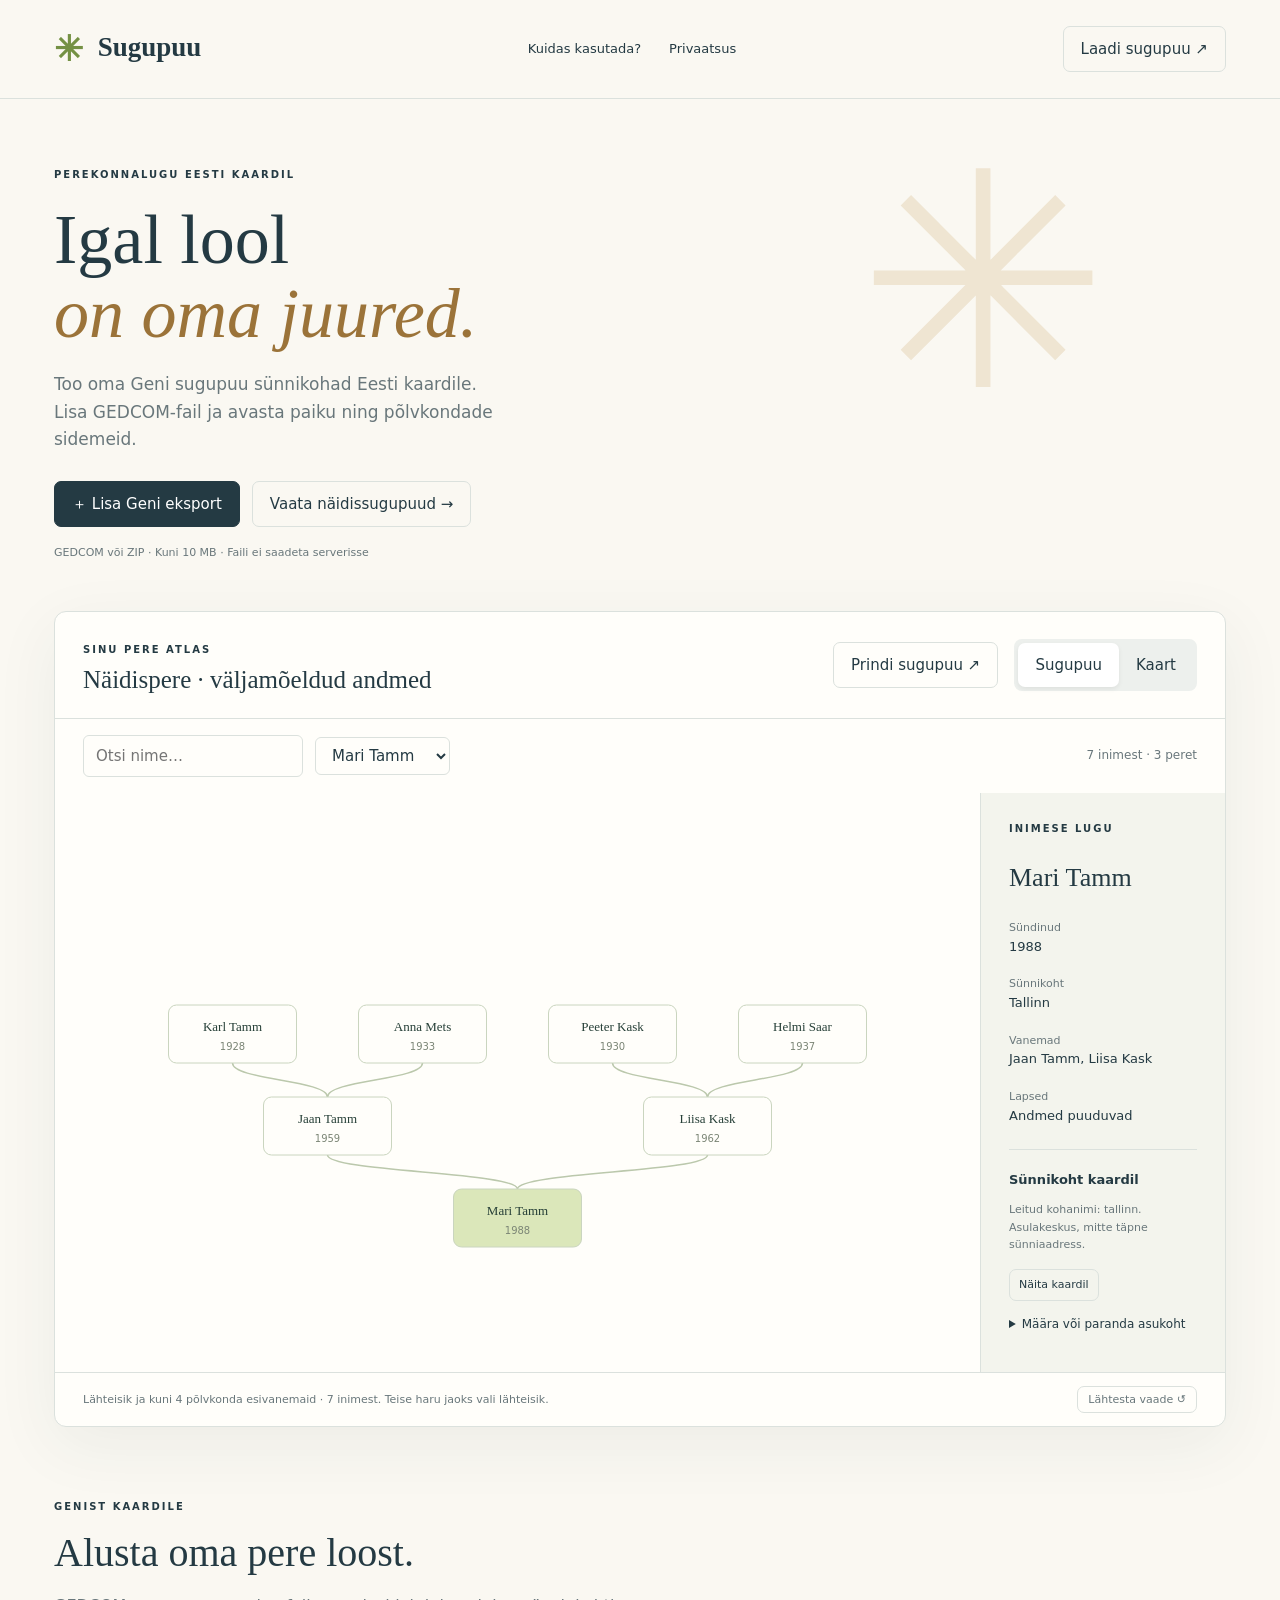
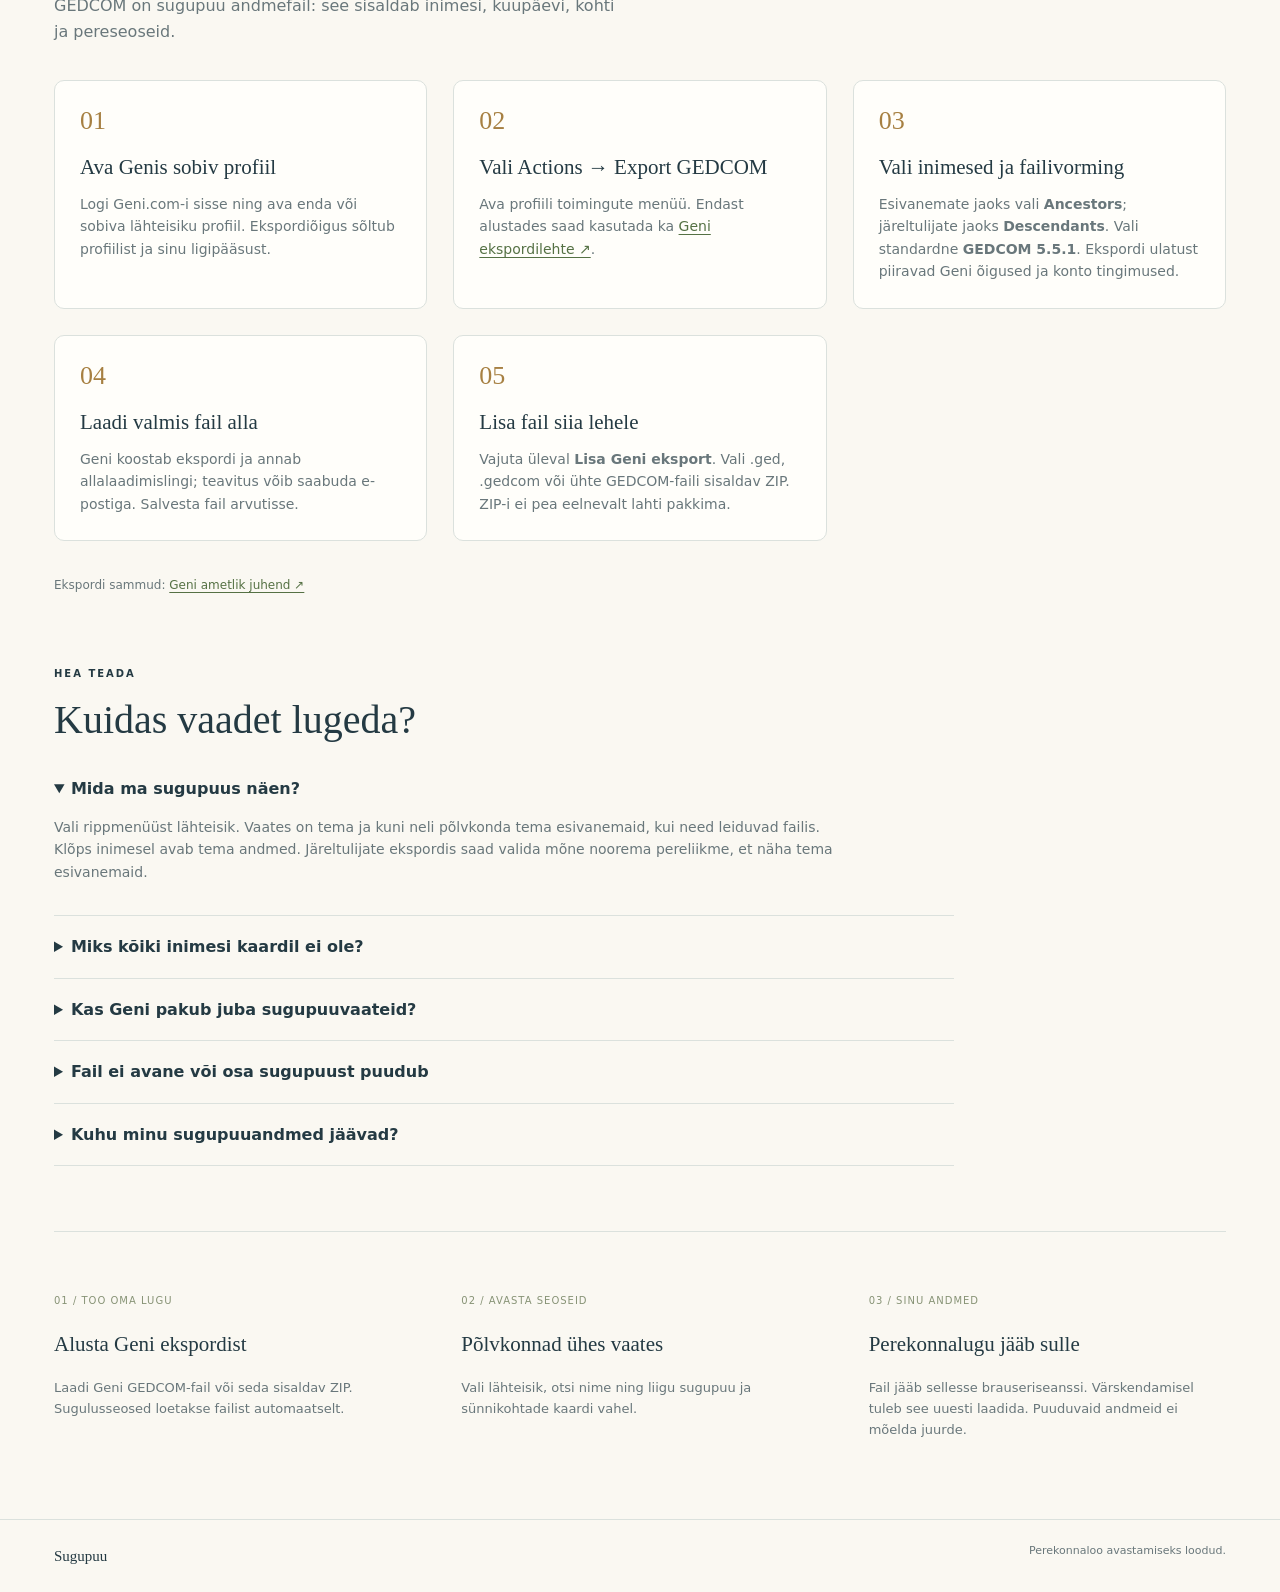
==== commit dd715627: "Preserve literal regex text when embedding standalone app script" ====
--- a/docs/index.html
+++ b/docs/index.html
@@ -66,12 +66,12 @@
 function detail(id){selected=id;const p=person(id);if(!p)return;const par=parents(id).map(id=>person(id).name).join(', ');const children=[...new Set(families.filter(f=>f.parents.includes(id)).flatMap(f=>f.children))].map(person).filter(Boolean).map(p=>p.name).join(', ');$('detail').innerHTML=`<div class="eyebrow">INIMESE LUGU</div><h3>${esc(p.name)}</h3><dl><dt>Sündinud</dt><dd>${esc(p.birth||'Aeg teadmata')}</dd><dt>Sünnikoht</dt><dd>${esc(p.place||'Koht teadmata')}</dd>${p.death?`<dt>Surnud</dt><dd>${esc(p.death)}</dd>`:''}<dt>Vanemad</dt><dd>${esc(par||'Andmed puuduvad')}</dd><dt>Lapsed</dt><dd>${esc(children||'Andmed puuduvad')}</dd></dl><div class="geo-detail" id="geoDetail"></div>`;showGeoDetail(p)}
 let mapData=null;Promise.resolve({"land": [[[24.3062, 57.8682], [24.3167, 57.8773], [24.3244, 57.8868], [24.3279, 57.8981], [24.3303, 57.9101], [24.3338, 57.9213], [24.3811, 57.9838], [24.3983, 58.0233], [24.4465, 58.0545], [24.4641, 58.0722], [24.4641, 58.1206], [24.4714, 58.1425], [24.4729, 58.1547], [24.4675, 58.1653], [24.4598, 58.1745], [24.4551, 58.1852], [24.4548, 58.1964], [24.4675, 58.2178], [24.4681, 58.2288], [24.4676, 58.2398], [24.471, 58.2509], [24.4915, 58.2657], [24.5215, 58.2761], [24.5485, 58.2893], [24.5604, 58.3123], [24.551, 58.3337], [24.5288, 58.3507], [24.4442, 58.3861], [24.4032, 58.3953], [24.3618, 58.3973], [24.327, 58.3881], [24.3159, 58.38], [24.3045, 58.3681], [24.2957, 58.355], [24.2922, 58.3431], [24.2908, 58.3275], [24.2869, 58.3185], [24.2559, 58.2895], [24.2433, 58.2802], [24.2289, 58.2741], [24.2108, 58.2714], [24.1742, 58.2768], [24.156, 58.2768], [24.1389, 58.268], [24.1209, 58.2452], [24.1117, 58.241], [24.0941, 58.2447], [24.0835, 58.2509], [24.0532, 58.2783], [24.0071, 58.3005], [23.9802, 58.3184], [23.9138, 58.3333], [23.8737, 58.3352], [23.8547, 58.3397], [23.8495, 58.3428], [23.8384, 58.3514], [23.8335, 58.3539], [23.8245, 58.3546], [23.8184, 58.3518], [23.8128, 58.3483], [23.8057, 58.3465], [23.7966, 58.3488], [23.7869, 58.3531], [23.7771, 58.355], [23.7681, 58.3502], [23.7621, 58.3444], [23.7556, 58.34], [23.7485, 58.3391], [23.741, 58.3431], [23.7349, 58.3514], [23.7293, 58.3629], [23.7253, 58.3749], [23.7236, 58.3847], [23.7189, 58.3996], [23.7075, 58.4074], [23.6942, 58.4132], [23.6834, 58.4222], [23.6774, 58.4352], [23.6775, 58.4455], [23.6834, 58.47], [23.6843, 58.4997], [23.679, 58.5242], [23.6638, 58.5362], [23.6349, 58.5284], [23.6224, 58.5291], [23.6032, 58.536], [23.5843, 58.5449], [23.5735, 58.5519], [23.5663, 58.5659], [23.5651, 58.5774], [23.5612, 58.5832], [23.5462, 58.5799], [23.5327, 58.5703], [23.5248, 58.5596], [23.5164, 58.5546], [23.5015, 58.5625], [23.4981, 58.5722], [23.5044, 58.583], [23.5135, 58.5938], [23.5182, 58.6037], [23.5125, 58.6224], [23.501, 58.6471], [23.4932, 58.6734], [23.4977, 58.6966], [23.5065, 58.7054], [23.5148, 58.7067], [23.5359, 58.7028], [23.5432, 58.7049], [23.5466, 58.7096], [23.5462, 58.7143], [23.53, 58.7228], [23.5274, 58.7362], [23.5331, 58.7475], [23.5462, 58.7477], [23.5845, 58.7379], [23.6218, 58.7414], [23.6589, 58.7489], [23.697, 58.7512], [23.7166, 58.747], [23.7552, 58.7336], [23.7718, 58.7307], [23.8025, 58.7307], [23.8054, 58.7339], [23.8067, 58.741], [23.8049, 58.748], [23.7991, 58.7512], [23.7834, 58.7558], [23.7796, 58.7664], [23.7855, 58.778], [23.7995, 58.7853], [23.8162, 58.7846], [23.8552, 58.7733], [23.8744, 58.7717], [23.8474, 58.7882], [23.8157, 58.8], [23.7842, 58.801], [23.7577, 58.7853], [23.7395, 58.798], [23.7191, 58.7991], [23.6765, 58.7922], [23.6034, 58.7948], [23.5803, 58.7922], [23.5603, 58.7858], [23.5501, 58.7809], [23.5427, 58.7754], [23.5366, 58.7745], [23.5049, 58.7791], [23.4855, 58.7773], [23.4295, 58.7648], [23.4666, 58.8007], [23.4857, 58.8096], [23.5188, 58.8126], [23.5261, 58.8198], [23.4636, 58.8642], [23.4551, 58.883], [23.4224, 58.9087], [23.422, 58.9287], [23.4437, 58.944], [23.5101, 58.9416], [23.5319, 58.9567], [23.5492, 58.9508], [23.5669, 58.9501], [23.5845, 58.9536], [23.6167, 58.9677], [23.6248, 58.9726], [23.6277, 58.9792], [23.6281, 58.9914], [23.6216, 59.0153], [23.6055, 59.0327], [23.5835, 59.0447], [23.5598, 59.0528], [23.5723, 59.0397], [23.6019, 59.0245], [23.6144, 59.0113], [23.606, 59.0085], [23.5876, 59.0075], [23.5803, 59.0051], [23.5598, 58.9914], [23.5584, 58.9879], [23.5586, 58.982], [23.553, 58.9709], [23.5433, 58.9699], [23.5371, 58.9744], [23.532, 58.9805], [23.5256, 58.984], [23.4613, 58.9924], [23.4348, 59.0038], [23.4084, 59.0256], [23.4152, 59.025], [23.4295, 59.0259], [23.4363, 59.0256], [23.4292, 59.0436], [23.4349, 59.0561], [23.4803, 59.0836], [23.4907, 59.0883], [23.5012, 59.0854], [23.5182, 59.0733], [23.5194, 59.125], [23.4862, 59.1741], [23.4709, 59.2121], [23.5256, 59.2304], [23.5368, 59.2297], [23.5578, 59.2252], [23.5697, 59.2242], [23.5785, 59.2263], [23.5928, 59.2357], [23.6155, 59.2418], [23.6277, 59.2501], [23.6419, 59.2574], [23.6623, 59.2583], [23.7155, 59.2317], [23.7185, 59.2314], [23.7305, 59.2304], [23.7422, 59.2394], [23.7429, 59.2501], [23.736, 59.2596], [23.7236, 59.2651], [23.7349, 59.2777], [23.7568, 59.2836], [23.8454, 59.2847], [23.8888, 59.2788], [23.9356, 59.2806], [23.9876, 59.2909], [24.0386, 59.2933], [24.0806, 59.2713], [24.1001, 59.2945], [24.0921, 59.3126], [24.0282, 59.3577], [24.0194, 59.3673], [24.0222, 59.3781], [24.0348, 59.3887], [24.0482, 59.3951], [24.063, 59.3974], [24.0806, 59.3955], [24.1087, 59.3848], [24.1649, 59.3541], [24.1939, 59.3477], [24.2219, 59.3552], [24.2134, 59.3723], [24.1873, 59.3907], [24.1631, 59.4023], [24.1829, 59.4088], [24.2713, 59.4121], [24.3062, 59.4191], [24.3177, 59.431], [24.3296, 59.4638], [24.3338, 59.4706], [24.3997, 59.4788], [24.4225, 59.4774], [24.4421, 59.4699], [24.4783, 59.4484], [24.4983, 59.4438], [24.5168, 59.4482], [24.5324, 59.4568], [24.5482, 59.463], [24.5671, 59.46], [24.6248, 59.4389], [24.6426, 59.4364], [24.6605, 59.4406], [24.6566, 59.4499], [24.6404, 59.4591], [24.6218, 59.4631], [24.6218, 59.4706], [24.6481, 59.4692], [24.6585, 59.4721], [24.6628, 59.4811], [24.6663, 59.4921], [24.675, 59.496], [24.6863, 59.4951], [24.6975, 59.491], [24.7156, 59.4759], [24.7283, 59.4586], [24.7444, 59.4472], [24.7726, 59.4501], [24.7842, 59.4548], [24.7901, 59.4589], [24.8132, 59.484], [24.8158, 59.4893], [24.8068, 59.5047], [24.8003, 59.5106], [24.7914, 59.5147], [24.7835, 59.5198], [24.7801, 59.529], [24.78, 59.5384], [24.779, 59.5455], [24.7767, 59.5522], [24.7726, 59.56], [24.8035, 59.5705], [24.8416, 59.5544], [24.9092, 59.5115], [24.9344, 59.508], [25.0122, 59.5184], [25.0358, 59.5152], [25.0772, 59.501], [25.0978, 59.4979], [25.1165, 59.5031], [25.1079, 59.529], [25.1221, 59.5395], [25.1455, 59.5391], [25.1941, 59.5226], [25.4077, 59.491], [25.4094, 59.491], [25.4024, 59.5143], [25.4158, 59.5271], [25.4401, 59.5321], [25.5332, 59.532], [25.5437, 59.5351], [25.5433, 59.5422], [25.5361, 59.5493], [25.5257, 59.5525], [25.4971, 59.5709], [25.4819, 59.6112], [25.4785, 59.6515], [25.4849, 59.6698], [25.5025, 59.6623], [25.5353, 59.629], [25.5537, 59.6214], [25.575, 59.6169], [25.5921, 59.606], [25.6223, 59.5805], [25.6445, 59.5718], [25.6768, 59.5661], [25.7059, 59.5693], [25.7185, 59.5876], [25.7108, 59.6046], [25.6956, 59.6159], [25.6848, 59.6286], [25.6907, 59.6494], [25.6843, 59.6502], [25.6753, 59.6541], [25.6707, 59.6555], [25.6947, 59.6709], [25.7254, 59.6658], [25.7805, 59.6357], [25.7731, 59.6282], [25.7854, 59.6155], [25.7937, 59.5912], [25.8074, 59.5805], [25.8262, 59.5753], [25.8369, 59.5765], [25.8445, 59.5773], [25.8613, 59.5861], [25.8762, 59.6009], [25.8688, 59.6077], [25.8831, 59.6313], [25.9045, 59.624], [25.9269, 59.6053], [25.9445, 59.5947], [25.965, 59.5973], [25.9671, 59.6038], [25.9627, 59.6125], [25.9644, 59.6214], [25.9769, 59.6313], [25.9885, 59.6343], [26.0018, 59.6326], [26.0364, 59.6232], [26.0745, 59.6043], [26.0784, 59.6003], [26.0803, 59.5947], [26.0817, 59.5873], [26.091, 59.5856], [26.28, 59.5873], [26.2993, 59.5842], [26.3401, 59.5705], [26.4017, 59.5631], [26.4577, 59.5459], [26.4978, 59.54], [26.5199, 59.5395], [26.5365, 59.5427], [26.5703, 59.5568], [26.5847, 59.56], [26.6263, 59.5581], [26.6651, 59.5519], [26.7023, 59.5414], [26.739, 59.5258], [26.7809, 59.5025], [26.8269, 59.477], [26.8757, 59.4677], [26.9175, 59.4542], [26.9377, 59.4501], [27.1162, 59.442], [27.2751, 59.447], [27.409, 59.4519], [27.5632, 59.4321], [27.7171, 59.4272], [27.8733, 59.4076], [27.9147, 59.4145], [27.9535, 59.4282], [27.9832, 59.447], [28.0191, 59.4818], [28.0386, 59.463], [28.0834, 59.4509], [28.1048, 59.4392], [28.1284, 59.4094], [28.1378, 59.4004], [28.1496, 59.3932], [28.1754, 59.3819], [28.1865, 59.3749], [28.1818, 59.3561], [28.1575, 59.364], [28.1136, 59.3454], [28.0324, 59.342], [28.0006, 59.3337], [28.0732, 59.319], [28.0969, 59.3194], [28.0766, 59.3053], [27.9597, 59.3065], [27.9039, 59.2904], [27.8823, 59.2757], [27.8908, 59.258], [27.8735, 59.2365], [27.8424, 59.1612], [27.7843, 59.0772], [27.7672, 59.0559], [27.7244, 59.0144], [27.7133, 58.9919], [27.6959, 58.9772], [27.6944, 58.9759], [27.6053, 58.9347], [27.4778, 58.8754], [27.4463, 58.8189], [27.4106, 58.7549], [27.4288, 58.7094], [27.4493, 58.6585], [27.4989, 58.5346], [27.5549, 58.3952], [27.4941, 58.3195], [27.4828, 58.2686], [27.4954, 58.2215], [27.5196, 58.1945], [27.54, 58.1718], [27.5797, 58.1259], [27.6304, 58.0883], [27.6366, 58.0592], [27.6301, 58.033], [27.6316, 58.0042], [27.6506, 58.0001], [27.6691, 57.992], [27.6752, 57.9678], [27.6704, 57.955], [27.6632, 57.944], [27.6594, 57.9325], [27.665, 57.9184], [27.6731, 57.9128], [27.7744, 57.8907], [27.7908, 57.8809], [27.7993, 57.8611], [27.7868, 57.8476], [27.7635, 57.8387], [27.7007, 57.8248], [27.5563, 57.8131], [27.5376, 57.8116], [27.5246, 57.8073], [27.5326, 57.8051], [27.5539, 57.7948], [27.5262, 57.7873], [27.5124, 57.7813], [27.5024, 57.7725], [27.4978, 57.7557], [27.5089, 57.7275], [27.5078, 57.7148], [27.4904, 57.7046], [27.4077, 57.689], [27.3914, 57.6802], [27.3847, 57.6744], [27.3797, 57.6665], [27.377, 57.6567], [27.3779, 57.6517], [27.3802, 57.6477], [27.3828, 57.6345], [27.3851, 57.6312], [27.387, 57.6276], [27.3849, 57.607], [27.3821, 57.6027], [27.3748, 57.5979], [27.3625, 57.5945], [27.3489, 57.5941], [27.3366, 57.5917], [27.328, 57.5832], [27.3285, 57.5706], [27.3356, 57.5539], [27.345, 57.5381], [27.3529, 57.5276], [27.32, 57.5161], [27.1657, 57.5467], [27.0854, 57.5494], [27.0615, 57.5557], [27.0413, 57.5685], [27.0046, 57.5989], [26.9811, 57.609], [26.9466, 57.6153], [26.9292, 57.6156], [26.9116, 57.6134], [26.8961, 57.615], [26.885, 57.6221], [26.8727, 57.6272], [26.8542, 57.6226], [26.8385, 57.6099], [26.8283, 57.595], [26.8163, 57.5812], [26.7958, 57.5713], [26.7781, 57.5685], [26.7005, 57.5708], [26.667, 57.5649], [26.6343, 57.5544], [26.6048, 57.5403], [26.5984, 57.5339], [26.5948, 57.5265], [26.5901, 57.5204], [26.5799, 57.5178], [26.5702, 57.5196], [26.5517, 57.5268], [26.5422, 57.5282], [26.5287, 57.5239], [26.5151, 57.5173], [26.4995, 57.5158], [26.481, 57.5271], [26.4476, 57.5529], [26.4309, 57.5617], [26.4307, 57.5618], [26.3513, 57.5802], [26.3386, 57.5832], [26.2972, 57.5991], [26.2632, 57.6208], [26.1685, 57.7041], [26.1352, 57.7248], [26.0247, 57.7744], [26.0161, 57.7867], [26.0131, 57.8073], [26.0161, 57.8165], [26.0218, 57.8224], [26.0253, 57.8284], [26.022, 57.8379], [26.0145, 57.8428], [26.0027, 57.846], [25.7926, 57.856], [25.7675, 57.8689], [25.7547, 57.8889], [25.7454, 57.9092], [25.7303, 57.9231], [25.715, 57.9234], [25.7038, 57.9213], [25.6501, 57.9114], [25.6251, 57.9103], [25.6015, 57.9122], [25.5794, 57.9195], [25.5583, 57.9342], [25.5529, 57.9422], [25.5521, 57.9488], [25.5518, 57.9499], [25.5503, 57.9553], [25.5417, 57.9628], [25.532, 57.9664], [25.4966, 57.9706], [25.4572, 57.9841], [25.3966, 58.0232], [25.3565, 58.0348], [25.3464, 58.0344], [25.3399, 58.0326], [25.3337, 58.0318], [25.3246, 58.0348], [25.3183, 58.0406], [25.3064, 58.0587], [25.2996, 58.0656], [25.2817, 58.0734], [25.2635, 58.0751], [25.2507, 58.0685], [25.2495, 58.0512], [25.2776, 58.0241], [25.2844, 58.0081], [25.2645, 57.9942], [25.2325, 57.9854], [25.2168, 57.9854], [25.2021, 57.992], [25.1899, 58.0135], [25.1807, 58.0382], [25.167, 58.0587], [25.141, 58.068], [25.0942, 58.0673], [25.0706, 58.0636], [25.0488, 58.0562], [25.0349, 58.0486], [24.9748, 58.0158], [24.9493, 58.0064], [24.8725, 58.0004], [24.8483, 57.9921], [24.8274, 57.9819], [24.8168, 57.9767], [24.7908, 57.979], [24.7647, 57.9879], [24.7335, 57.9922], [24.7188, 57.9818], [24.7004, 57.9542], [24.6848, 57.9476], [24.6241, 57.944], [24.5539, 57.9474], [24.5338, 57.9451], [24.4813, 57.9193], [24.4416, 57.9081], [24.4291, 57.9003], [24.4127, 57.8766], [24.4015, 57.8665], [24.3782, 57.8594], [24.3497, 57.8586], [24.3062, 57.8682]], [[23.9434, 58.1132], [23.938, 58.1373], [23.9553, 58.1518], [23.9842, 58.1571], [24.0134, 58.1535], [24.0221, 58.1299], [24.0025, 58.1085], [23.9707, 58.0996], [23.9434, 58.1132]], [[23.2306, 58.5048], [23.2551, 58.5001], [23.2886, 58.4882], [23.3184, 58.4725], [23.3333, 58.4564], [23.325, 58.4423], [23.2614, 58.4659], [23.2376, 58.4564], [23.2503, 58.4545], [23.2617, 58.4516], [23.2713, 58.446], [23.278, 58.4365], [23.2349, 58.4399], [23.2157, 58.4459], [23.1961, 58.4564], [23.1922, 58.4611], [23.1882, 58.4682], [23.1819, 58.4747], [23.1719, 58.4775], [23.1565, 58.4775], [23.1548, 58.4755], [23.1489, 58.47], [23.147, 58.4664], [23.1416, 58.4519], [23.138, 58.4461], [23.1304, 58.4395], [23.1235, 58.4357], [23.1087, 58.429], [23.1019, 58.4296], [23.0925, 58.4315], [23.0842, 58.4296], [23.0806, 58.4185], [23.0811, 58.4124], [23.0823, 58.406], [23.0842, 58.4], [23.0868, 58.395], [23.0638, 58.3854], [23.0425, 58.3715], [23.022, 58.3632], [22.9776, 58.3817], [22.9548, 58.381], [22.9475, 58.3726], [22.9695, 58.3602], [22.9027, 58.3118], [22.887, 58.3074], [22.8709, 58.3047], [22.854, 58.2987], [22.8249, 58.2792], [22.8112, 58.2734], [22.7886, 58.2714], [22.7429, 58.2738], [22.7212, 58.2703], [22.7101, 58.2578], [22.7567, 58.2423], [22.7232, 58.2254], [22.6692, 58.2215], [22.655, 58.2447], [22.6398, 58.2502], [22.6213, 58.2528], [22.6026, 58.2521], [22.5862, 58.2478], [22.571, 58.2394], [22.565, 58.2352], [22.5603, 58.2373], [22.5491, 58.2478], [22.535, 58.2541], [22.5261, 58.2474], [22.5176, 58.2304], [22.5104, 58.2272], [22.5072, 58.2249], [22.5042, 58.2235], [22.4972, 58.223], [22.4968, 58.2265], [22.4915, 58.2415], [22.491, 58.2447], [22.4768, 58.2451], [22.4593, 58.2409], [22.443, 58.2341], [22.4324, 58.2268], [22.4216, 58.2216], [22.41, 58.224], [22.3984, 58.2277], [22.388, 58.2268], [22.3805, 58.2235], [22.3615, 58.2177], [22.3538, 58.2168], [22.3234, 58.2066], [22.2951, 58.1929], [22.282, 58.1826], [22.2748, 58.1793], [22.2717, 58.1743], [22.2699, 58.137], [22.2654, 58.1151], [22.2568, 58.0932], [22.2293, 58.0522], [22.221, 58.043], [22.2098, 58.0349], [22.1999, 58.026], [22.1984, 58.0163], [22.203, 57.994], [22.19, 57.9838], [22.0483, 57.9151], [22.0169, 57.9145], [21.9901, 57.9356], [21.9944, 57.9473], [21.9907, 57.9582], [21.9808, 57.9665], [21.9668, 57.9697], [21.9641, 57.9714], [21.9627, 57.9753], [21.9623, 57.98], [21.9634, 57.984], [21.9898, 57.9827], [21.9976, 57.984], [22.0046, 57.991], [22.0154, 58.012], [22.0213, 58.0212], [22.0589, 58.0523], [22.0762, 58.0734], [22.0857, 58.0826], [22.0962, 58.0864], [22.1107, 58.0841], [22.1235, 58.0795], [22.1355, 58.0767], [22.1477, 58.0796], [22.1532, 58.0862], [22.159, 58.1071], [22.1651, 58.1169], [22.203, 58.1479], [22.1803, 58.1608], [22.1419, 58.1695], [22.0723, 58.1758], [22.053, 58.1866], [22.0169, 58.2339], [21.9938, 58.2447], [21.9289, 58.2451], [21.8965, 58.2507], [21.8678, 58.2646], [21.8513, 58.2819], [21.8438, 58.2936], [21.8433, 58.3022], [21.8556, 58.3069], [21.9082, 58.2987], [21.8967, 58.3139], [21.8796, 58.3295], [21.8733, 58.3416], [21.8945, 58.3465], [21.9124, 58.3397], [21.9284, 58.3268], [21.9446, 58.3188], [21.9634, 58.3266], [21.9549, 58.3441], [21.968, 58.3546], [21.9905, 58.3579], [22.0112, 58.3539], [22.0022, 58.3654], [21.9901, 58.3869], [21.946, 58.4323], [21.9245, 58.447], [21.9011, 58.4684], [21.8877, 58.4775], [21.8594, 58.4919], [21.8324, 58.511], [21.885, 58.4982], [21.9014, 58.498], [21.9163, 58.5012], [21.9185, 58.5047], [21.919, 58.51], [21.9285, 58.5184], [21.9666, 58.5176], [21.9956, 58.5125], [22.0208, 58.4993], [22.0642, 58.4567], [22.0698, 58.4465], [22.072, 58.4328], [22.0736, 58.4269], [22.0778, 58.4238], [22.0833, 58.4225], [22.0894, 58.4222], [22.0985, 58.4261], [22.0986, 58.4348], [22.0931, 58.4495], [22.0988, 58.4758], [22.1037, 58.4872], [22.1136, 58.498], [22.1268, 58.5046], [22.1589, 58.5136], [22.1719, 58.5216], [22.1833, 58.5355], [22.1878, 58.5429], [22.1946, 58.5458], [22.2129, 58.5464], [22.2156, 58.5442], [22.219, 58.539], [22.2222, 58.533], [22.2235, 58.5284], [22.2249, 58.5164], [22.2289, 58.5106], [22.2433, 58.5048], [22.2732, 58.502], [22.2829, 58.522], [22.2839, 58.5495], [22.2883, 58.5693], [22.322, 58.5848], [22.4631, 58.5929], [22.5503, 58.6296], [22.5832, 58.6345], [22.5941, 58.6291], [22.6126, 58.6057], [22.6238, 58.6003], [22.6301, 58.5982], [22.6408, 58.5889], [22.6481, 58.5867], [22.6582, 58.5889], [22.6758, 58.5983], [22.6821, 58.6003], [22.7026, 58.5971], [22.7192, 58.5912], [22.7363, 58.5881], [22.758, 58.5929], [22.7907, 58.6148], [22.8114, 58.623], [22.8464, 58.6134], [22.8997, 58.6203], [22.922, 58.6174], [22.944, 58.6102], [22.9898, 58.6018], [23.0365, 58.5842], [23.0911, 58.571], [23.1113, 58.5557], [23.1258, 58.5351], [23.1336, 58.529], [23.1483, 58.5216], [23.1886, 58.5104], [23.2306, 58.5048]], [[23.3816, 58.5799], [23.3971, 58.5637], [23.4002, 58.5554], [23.3799, 58.5476], [23.3716, 58.5388], [23.3622, 58.5325], [23.3469, 58.5355], [23.3309, 58.5415], [23.3137, 58.5447], [23.2786, 58.5464], [23.2647, 58.5438], [23.2349, 58.5347], [23.2238, 58.5355], [23.1346, 58.5799], [23.0833, 58.5905], [23.0593, 58.6035], [23.0628, 58.6246], [23.0755, 58.6298], [23.1061, 58.6242], [23.1209, 58.6283], [23.1235, 58.6337], [23.1304, 58.6545], [23.1346, 58.6618], [23.1546, 58.6759], [23.1758, 58.6811], [23.1978, 58.6806], [23.2883, 58.6665], [23.3303, 58.6531], [23.3438, 58.6447], [23.3491, 58.6351], [23.3482, 58.6252], [23.346, 58.6157], [23.3475, 58.6072], [23.3556, 58.5983], [23.374, 58.5864], [23.3816, 58.5799]], [[23.364, 59.029], [23.3897, 59.0075], [23.3937, 58.9962], [23.3848, 58.9805], [23.3743, 58.9755], [23.3623, 58.9775], [23.3504, 58.9819], [23.3401, 58.984], [23.3294, 58.9818], [23.2991, 58.9709], [23.2786, 58.9707], [23.2444, 58.9813], [23.2234, 58.984], [23.2175, 58.9819], [23.2151, 58.9774], [23.2108, 58.973], [23.1742, 58.9683], [23.1633, 58.9689], [23.1483, 58.974], [23.1194, 59.0161], [23.1141, 59.0218], [23.1189, 59.0335], [23.1314, 59.0407], [23.1482, 59.0444], [23.1702, 59.0459], [23.208, 59.0441], [23.278, 59.0324], [23.322, 59.039], [23.3442, 59.0393], [23.364, 59.029]], [[22.2918, 58.8952], [22.2269, 58.8865], [22.195, 58.888], [22.0625, 58.9258], [22.0447, 58.9362], [22.0555, 58.9527], [22.0942, 58.956], [22.1682, 58.9504], [22.4631, 58.9709], [22.4435, 58.9777], [22.4421, 58.9847], [22.4546, 58.9872], [22.4767, 58.9805], [22.4885, 58.9811], [22.4876, 59.0164], [22.5042, 59.0256], [22.5269, 59.0264], [22.5444, 59.0301], [22.5593, 59.0384], [22.5729, 59.0528], [22.5764, 59.0617], [22.5764, 59.0701], [22.5783, 59.0784], [22.5872, 59.087], [22.5977, 59.0895], [22.6405, 59.0871], [22.6411, 59.087], [22.6667, 59.0849], [22.6965, 59.0792], [22.7141, 59.0696], [22.6916, 59.0412], [22.7013, 59.025], [22.7205, 59.0116], [22.7367, 59.0051], [22.8372, 59.0086], [22.9341, 58.984], [22.9496, 58.9709], [22.9526, 58.9606], [22.9476, 58.9451], [22.9496, 58.9362], [22.9585, 58.9267], [22.9795, 58.9176], [22.9876, 58.9119], [22.994, 58.9058], [23.0081, 58.8974], [23.0151, 58.8918], [23.0181, 58.8872], [23.0191, 58.882], [23.0186, 58.8707], [23.0217, 58.8641], [23.0285, 58.8621], [23.0355, 58.862], [23.0391, 58.861], [23.0405, 58.8408], [23.0335, 58.8303], [23.0191, 58.8291], [22.9778, 58.8442], [22.9673, 58.8465], [22.9568, 58.8474], [22.9496, 58.8439], [22.947, 58.8376], [22.9422, 58.8342], [22.9292, 58.84], [22.9126, 58.8356], [22.8955, 58.8355], [22.8796, 58.8327], [22.8672, 58.8201], [22.8766, 58.8199], [22.8831, 58.8173], [22.887, 58.8118], [22.8882, 58.803], [22.8867, 58.7905], [22.8821, 58.788], [22.8743, 58.7879], [22.8636, 58.7822], [22.8454, 58.7765], [22.8167, 58.7759], [22.7901, 58.781], [22.7783, 58.7922], [22.7893, 58.8026], [22.8112, 58.8109], [22.8269, 58.8192], [22.8193, 58.8297], [22.8023, 58.8304], [22.7776, 58.8244], [22.7532, 58.8151], [22.7367, 58.8065], [22.7152, 58.782], [22.681, 58.7241], [22.655, 58.7028], [22.6112, 58.6905], [22.5557, 58.687], [22.5017, 58.6948], [22.4631, 58.7165], [22.4722, 58.7199], [22.481, 58.7248], [22.4972, 58.7375], [22.4834, 58.7482], [22.4652, 58.7666], [22.4495, 58.7868], [22.4426, 58.803], [22.4426, 58.8272], [22.4398, 58.8414], [22.4299, 58.8524], [22.3821, 58.8823], [22.3547, 58.8921], [22.325, 58.8966], [22.2918, 58.8952]], [[24.5159, 59.5981], [24.5309, 59.584], [24.5501, 59.5578], [24.5428, 59.5478], [24.5163, 59.5443], [24.4891, 59.5596], [24.4873, 59.5785], [24.5005, 59.5963], [24.5159, 59.5981]], [[23.2605, 57.8135], [23.2707, 57.8078], [23.2751, 57.7987], [23.2702, 57.7856], [23.2503, 57.7844], [23.2295, 57.7917], [23.2178, 57.8009], [23.2186, 57.8095], [23.2206, 57.8177], [23.2243, 57.8237], [23.2396, 57.8226], [23.2605, 57.8135]]], "lakes": [[[27.5067, 58.2371], [27.5288, 58.228], [27.5744, 58.2348], [27.5924, 58.2268], [27.6003, 58.2109], [27.6021, 58.1921], [27.5968, 58.1759], [27.5827, 58.1685], [27.6036, 58.1659], [27.6062, 58.1553], [27.6036, 58.1429], [27.6097, 58.135], [27.623, 58.1376], [27.6583, 58.1573], [27.6942, 58.1659], [27.7128, 58.1732], [27.7322, 58.1774], [27.7531, 58.1721], [27.7658, 58.1721], [27.7987, 58.1874], [27.8152, 58.1894], [27.8149, 58.1868], [27.8181, 58.18], [27.8232, 58.1726], [27.8285, 58.1685], [27.8388, 58.1656], [27.8499, 58.1644], [27.8608, 58.1647], [27.9088, 58.1777], [27.9285, 58.1797], [27.9456, 58.1759], [27.9533, 58.1691], [27.9697, 58.1491], [27.9798, 58.1412], [28.0316, 58.1167], [28.0448, 58.1132], [28.0463, 58.107], [28.0589, 58.0784], [28.0654, 58.069], [28.1396, 58.0243], [28.1511, 58.0146], [28.1573, 58.004], [28.1543, 57.9913], [28.1455, 57.9822], [28.1402, 57.9731], [28.1478, 57.9601], [28.1655, 57.938], [28.1696, 57.9171], [28.1623, 57.8959], [28.1443, 57.8742], [28.1325, 57.863], [28.1266, 57.8591], [27.9606, 57.855], [27.9403, 57.8618], [27.9321, 57.8874], [27.9203, 57.9033], [27.8935, 57.9115], [27.842, 57.9213], [27.8879, 57.9316], [27.897, 57.9357], [27.8988, 57.9469], [27.8903, 57.9557], [27.8761, 57.9613], [27.8499, 57.9648], [27.8149, 57.9742], [27.8046, 57.9804], [27.8008, 57.9837], [27.7878, 57.9901], [27.7778, 58.011], [27.7737, 58.0175], [27.7499, 58.0293], [27.7107, 58.039], [27.6739, 58.0405], [27.6574, 58.0281], [27.658, 58.0178], [27.6574, 58.0146], [27.6398, 58.0007], [27.6336, 57.9934], [27.6159, 57.9636], [27.6021, 57.9848], [27.5941, 58.009], [27.5903, 58.0337], [27.5894, 58.0555], [27.593, 58.0793], [27.5897, 58.0893], [27.5582, 58.0973], [27.5485, 58.1073], [27.5341, 58.135], [27.4823, 58.1909], [27.469, 58.21], [27.467, 58.2209], [27.5067, 58.2371]], [[27.467, 58.2209], [27.4652, 58.2515], [27.4623, 58.2577], [27.4511, 58.2621], [27.4105, 58.2919], [27.4178, 58.3033], [27.4152, 58.3125], [27.4084, 58.3213], [27.4043, 58.3328], [27.4043, 58.354], [27.4081, 58.3607], [27.4152, 58.3657], [27.4184, 58.3708], [27.411, 58.3775], [27.3963, 58.3837], [27.3269, 58.404], [27.283, 58.4046], [27.2603, 58.4084], [27.2371, 58.424], [27.2297, 58.4455], [27.2324, 58.4944], [27.2297, 58.5209], [27.1973, 58.6095], [27.1611, 58.6631], [27.0981, 58.7275], [27.0746, 58.7443], [26.9807, 58.7782], [26.9554, 58.7958], [26.9465, 58.8197], [26.9518, 58.8485], [26.9648, 58.8762], [26.9792, 58.8953], [27.011, 58.923], [27.0446, 58.9442], [27.0814, 58.9598], [27.2871, 59.0016], [27.537, 59.0163], [27.734, 58.9936], [27.7375, 58.9819], [27.7301, 58.9663], [27.7189, 58.9504], [27.7272, 58.915], [27.794, 58.8626], [27.8014, 58.82], [27.7975, 58.8111], [27.7849, 58.7943], [27.7805, 58.7852], [27.7796, 58.7755], [27.7811, 58.7546], [27.7805, 58.7443], [27.7658, 58.6946], [27.7619, 58.6675], [27.7705, 58.6557], [27.7834, 58.6469], [27.8299, 58.573], [27.8349, 58.5518], [27.8355, 58.4894], [27.8332, 58.472], [27.8258, 58.4555], [27.8114, 58.4396], [27.7858, 58.4226], [27.7828, 58.4317], [27.7884, 58.4523], [27.7878, 58.47], [27.7095, 58.4199], [27.6933, 58.3937], [27.6607, 58.364], [27.6533, 58.361], [27.6336, 58.3602], [27.6298, 58.3569], [27.6321, 58.3469], [27.6377, 58.3425], [27.6445, 58.3396], [27.6501, 58.3328], [27.6565, 58.3207], [27.6586, 58.3134], [27.6512, 58.3086], [27.6298, 58.3054], [27.6092, 58.3075], [27.5759, 58.3231], [27.5585, 58.3266], [27.5432, 58.3225], [27.5359, 58.3119], [27.5341, 58.2972], [27.5341, 58.2816], [27.5309, 58.2704], [27.5232, 58.2586], [27.5067, 58.2371], [27.467, 58.2209]], [[26.122, 58.3881], [26.1491, 58.3646], [26.1535, 58.339], [26.1423, 58.2748], [26.1417, 58.2436], [26.1382, 58.2303], [26.1297, 58.2168], [26.1158, 58.2065], [26.0982, 58.1962], [26.0823, 58.1841], [26.0743, 58.1685], [26.0779, 58.15], [26.0879, 58.1373], [26.0935, 58.1258], [26.0846, 58.1099], [26.0717, 58.102], [26.0649, 58.1088], [26.0596, 58.1232], [26.044, 58.1491], [26.0408, 58.1774], [26.0331, 58.1894], [26.0128, 58.2024], [25.9963, 58.2097], [25.9884, 58.2206], [25.9922, 58.2448], [25.9389, 58.2836], [25.9301, 58.2954], [25.9272, 58.3033], [25.9204, 58.3095], [25.9133, 58.3169], [25.9104, 58.3298], [25.9142, 58.3381], [25.941, 58.3569], [25.9545, 58.3778], [25.9634, 58.3958], [25.9772, 58.4087], [26.0057, 58.4149], [26.0349, 58.4146], [26.0667, 58.4111], [26.0955, 58.4025], [26.1158, 58.3881], [26.122, 58.3881]]]}).then(d=>{mapData=d;if(mode==='map')render()}).catch(()=>{});
 const places={"tallinn":[59.437,24.754],"harjumaa":[59.35,24.9],"tartu":[58.378,26.729],"narva":[59.377,28.19],"pärnu":[58.386,24.497],"kohtla-järve":[59.398,27.273],"rakvere":[59.346,26.356],"maardu":[59.476,25.025],"sillamäe":[59.39,27.755],"kuressaare":[58.253,22.485],"võru":[57.834,27.019],"haapsalu":[58.943,23.541],"jõhvi":[59.359,27.421],"paide":[58.885,25.557],"keila":[59.303,24.413],"kiviõli":[59.353,26.97],"tapa":[59.261,25.958],"põlva":[58.06,27.069],"elva":[58.222,26.421],"rapla":[59.007,24.792],"jõgeva":[58.746,26.394],"kärdla":[58.998,22.749],"saue":[59.319,24.552],"põltsamaa":[58.653,25.972],"sindi":[58.401,24.66],"paldiski":[59.356,24.056],"tõrva":[58.003,25.933],"kunda":[59.5,26.541],"loksa":[59.578,25.717],"mustvee":[58.849,26.94],"kallaste":[58.658,27.163],"abja-paluoja":[58.126,25.353],"antsla":[57.824,26.542],"kilingi-nõmme":[58.126,24.966],"mõisaküla":[58.093,25.184],"otepää":[58.058,26.497],"räpina":[58.098,27.463],"tamsalu":[59.163,26.113],"püssi":[59.365,27.045],"kehra":[59.336,25.324],"narva-jõesuu":[59.457,28.041],"hageri":[59.1,24.65],"harju-jaani":[59.3,25.15],"harju-madise":[59.3,24.1],"madise":[59.3,24.1],"jõelähtme":[59.42,25.17],"juuru":[59.03,24.87],"jüri":[59.3,24.9],"kose":[59.18,25.17],"kuusalu":[59.44,25.49],"nissi":[59.1,24.3],"harju-risti":[59,24.05],"saku":[59.3,24.68],"saha":[59.42,25.02],"kernu":[59.13,24.42],"raasiku":[59.36,25.19],"aegviidu":[59.263,25.628],"kolga":[59.5,25.6],"kõue":[59.1,25.3],"kehtna":[58.93,24.88],"käru":[58.8,25.1],"hagudi":[58.97,24.7],"järvakandi":[58.77,24.82],"kaiu":[58.92,25.05],"raikküla":[58.9,24.62],"vahastu":[58.88,25],"rapla khk":[59.007,24.792],"ambla":[59.18,25.83],"anna":[58.98,25.9],"järva-jaani":[59.03,25.89],"järva-madise":[58.95,25.55],"koeru":[58.97,26.03],"peetri":[58.79,25.62],"lehtse":[59.2,25.8],"imavere":[58.83,25.83],"koigi":[58.85,25.95],"väätsa":[58.88,25.35],"roosna-alliku":[58.98,25.62],"kareda":[59.05,25.75],"albu":[59.1,25.75],"järva-peetri":[58.79,25.62],"paide khk":[58.885,25.557],"haljala":[59.42,26.27],"kadrina":[59.34,26.13],"simuna":[59.03,26.42],"väike-maarja":[59.121,26.247],"viru-jaagupi":[59.23,26.4],"viru-nigula":[59.35,26.75],"vinni":[59.29,26.43],"sõmeru":[59.33,26.32],"rakke":[58.98,26.25],"laekvere":[59.15,26.55],"rägavere":[59.3,26.65],"avanduse":[59.1,26.35],"kadrina khk":[59.34,26.13],"iisaku":[59.1,27.3],"lüganuse":[59.36,27.02],"vaivara":[59.36,28.1],"tudulinna":[59.1,27.05],"illuka":[59.22,27.55],"mäetaguse":[59.23,27.35],"toila":[59.42,27.51],"voka":[59.42,27.55],"avinurme":[58.99,26.9],"jõhvi khk":[59.359,27.421],"kohtla":[59.4,27.3],"vasknarva":[59,27.72],"laiuse":[58.8,26.4],"palamuse":[58.68,26.55],"torma":[58.87,26.75],"kursi":[58.65,26.3],"maarja-magdaleena":[58.63,26.85],"sadala":[58.8,26.6],"kasepää":[58.75,27.05],"kudina":[58.55,26.75],"vaimastvere":[58.8,26.35],"kuremaa":[58.75,26.5],"laiuse khk":[58.8,26.4],"kambja":[58.21,26.68],"kodavere":[58.6,27.1],"nõo":[58.28,26.53],"puhja":[58.32,26.3],"rannu":[58.3,26.1],"rõngu":[58.15,26.25],"võnnu":[58.28,27.1],"äksi":[58.55,26.75],"kavastu":[58.45,27],"alatskivi":[58.6,27.12],"luunja":[58.37,26.85],"kastre":[58.3,27],"ülenurme":[58.32,26.68],"mäksa":[58.35,27.05],"tartu-maarja":[58.4,26.75],"nõo khk":[58.28,26.53],"kursi khk":[58.65,26.3],"halliste":[58.16,25.19],"kolga-jaani":[58.51,25.83],"kõpu":[58.3,25.3],"paistu":[58.28,25.55],"tarvastu":[58.27,25.9],"karksi":[58.106,25.56],"suislepa":[58.2,25.8],"holstre":[58.3,25.65],"abja":[58.126,25.353],"mõisaküla khk":[58.093,25.184],"kolga-jaani khk":[58.51,25.83],"audru":[58.4,24.35],"halinga":[58.62,24.5],"pärnu-jaagupi":[58.62,24.5],"häädemeeste":[58.08,24.5],"mihkli":[58.6,24.1],"tõstamaa":[58.35,23.9],"tori":[58.48,24.8],"vändra":[58.653,25.033],"saarde":[58.2,24.95],"tahkuranna":[58.2,24.55],"uulu":[58.25,24.55],"surju":[58.2,24.85],"kihnu":[58.13,24],"koonga":[58.5,24.1],"varbla":[58.48,23.8],"vändra khk":[58.653,25.033],"pärnu-jaagupi khk":[58.62,24.5],"risti khk":[59,24.05],"palivere":[59.02,23.85],"kirbla khk":[58.72,23.87],"kaarma":[58.28,22.45],"karja":[58.5,22.8],"kihelkonna":[58.36,21.98],"kärla":[58.3,22.3],"mustjala":[58.5,22.3],"anseküla":[58.1,22.2],"jämaja":[57.95,22.05],"pöide":[58.53,23.05],"püha":[58.35,22.6],"valjala":[58.4,22.8],"orissaare":[58.56,23.08],"leisi":[58.55,22.7],"salme":[58.13,22.27],"torgu":[57.98,22.1],"pihtla":[58.3,22.6],"laimjala":[58.45,23],"muhu":[58.61,23.2],"ruhnu":[57.8,23.25],"jaani, saare":[58.53,22.9],"kaarma khk":[58.28,22.45],"käina":[58.828,22.78],"emmaste":[58.717,22.62],"pühalepa":[58.87,22.9],"reigi":[58.98,22.55],"kõrgessaare":[58.99,22.42],"kärdla khk":[58.998,22.749],"hellamaa":[58.85,22.85],"kõpu, hiiu":[58.92,22.2],"lauka":[58.95,22.45],"suuremõisa":[58.88,22.95],"kanepi":[57.99,26.75],"karula":[57.75,26.35],"rõuge":[57.73,26.91],"urvaste":[57.9,26.5],"vastseliina":[57.73,27.42],"hargla":[57.6,26.42],"mõniste":[57.65,26.55],"varstu":[57.68,26.7],"misso":[57.65,27.3],"haanja":[57.72,27.03],"orava":[57.95,27.4],"kõlleste":[58.05,26.85],"räpina khk":[58.098,27.463],"põlva khk":[58.06,27.069],"kanepi khk":[57.99,26.75],"veriora":[58.05,27.3],"ahja":[58.15,27.05],"mooste":[58.17,27.25],"helme":[58.02,25.8],"sangaste":[57.93,26.28],"tõlliste":[57.85,26.2],"hummuli":[57.9,25.95],"taheva":[57.65,26.2],"puka":[58.05,26.2],"palupera":[58.1,26.3],"õru":[57.85,26.05],"otepää khk":[58.058,26.497],"helme khk":[58.02,25.8],"reval":[59.437,24.754],"dorpat":[58.378,26.729],"pernau":[58.386,24.497],"fellin":[58.364,25.59],"weissenstein":[58.885,25.557],"wesenberg":[59.346,26.356],"hapsal":[58.943,23.541],"arensburg":[58.253,22.485],"werro":[57.834,27.019],"walk":[57.777,26.047],"oberpahlen":[58.653,25.972],"leal":[58.68,23.843],"baltischport":[59.356,24.056],"wenden":[57.31,25.27],"sagevere":[58.845,25.52],"türi":[58.808,25.432],"paluküla":[58.7,25.68],"suur-villevere":[58.72,25.46],"villevere":[58.72,25.46],"vahamulla":[58.71,25.56],"arussaare":[58.6,25.6],"kobinsaare":[58.59,25.59],"mändla":[58.61,25.63],"venevere":[58.7,25.86],"võrevere":[58.75,25.78],"võisiku":[58.61,25.87],"rassi":[58.7,25.4],"kurla":[58.7,25.66],"koksvere":[58.69,25.688],"kahala":[58.7,25.47],"laeva":[58.73,25.56],"kabala":[58.77,25.545],"kõo":[58.664,25.762],"pilistvere":[58.723,25.73],"võhma":[58.632,25.553],"olustvere":[58.56,25.55],"navesti":[58.5,25.42],"nawwasti":[58.5,25.42],"reegoldi":[58.52,25.45],"paksu":[58.52,25.45],"suure-jaani":[58.536,25.47],"suure- jaani":[58.536,25.47],"taagepera":[58,25.8],"valga raj":[57.9,25.9],"valga":[57.78,26.03],"viljandimaa":[58.36,25.6],"viljandi":[58.36,25.6],"järvamaa":[58.88,25.5],"järva":[58.88,25.5],"vanamõisa":[58.73,22.56],"metsalauka":[58.7,22.58],"härma":[58.7,22.6],"laasma":[58.71,22.62],"leisu":[58.72,22.65],"leiso":[58.72,22.65],"ollima":[58.74,22.6],"tärkma":[58.74,22.58],"terckma":[58.74,22.58],"männamaa":[58.78,22.615],"lelu":[58.755,22.63],"haldi":[58.74,22.56],"mänspe":[58.73,22.54],"tohvri":[58.66,22.59],"külaküla":[58.71,22.59],"risti":[58.7,22.6],"sõru":[58.68,22.53],"nurste":[58.7,22.56],"valgu":[58.72,22.66],"harju, käina":[58.7,22.65],"jausa":[58.74,22.69],"prähnu":[58.8,22.75],"prehno":[58.8,22.75],"selja":[58.76,22.7],"luguse":[58.76,22.72],"putkaste":[58.79,22.76],"vähelelu":[58.83,22.78],"orjaku":[58.8,22.75],"kassari":[58.803,22.833],"esiküla":[58.8,22.82],"harjuküla":[58.82,22.8],"harju, vaemla":[58.84,22.85],"vaemla":[58.85,22.85],"holle":[58.75,22.7],"öngu":[58.8,22.5],"õngu":[58.8,22.5],"kogri":[58.82,22.78],"vana-jõe":[58.8,22.75],"soo, käina":[58.78,22.72],"hiiumaa":[58.8,22.7],"läänemaa (hiiumaa)":[58.717,22.62],"läänemaa":[58.95,23.9],"lihula":[58.68,23.843],"karuse":[58.629,23.607],"hanila":[58.621,23.545],"matsalu":[58.755,23.7],"parivere":[58.66,23.8],"virtsu":[58.573,23.513],"kirbla":[58.723,23.872],"massu":[58.66,23.78],"vatla":[58.6,23.72],"salevere":[58.68,23.75],"saastna":[58.62,23.65],"puise":[58.83,23.55],"ridala":[58.9,23.62],"taebla":[59,23.72],"martna":[58.9,23.57],"kullamaa":[58.83,24.02],"vigala":[58.75,24.35],"velise":[58.72,24.23],"nõva":[59.16,23.68],"noarootsi":[59,23.35],"pürksi":[59.05,23.38],"sutlepa":[59.03,23.45],"märjamaa":[58.905,24.017],"vana-vigala":[58.76,24.32],"kirna":[58.78,24.28],"haimre":[58.85,24.23],"tupina":[57.87,27.52],"ступина":[57.87,27.52],"ступино":[57.8,27.65],"stupina":[57.8,27.65],"stupino":[57.8,27.65],"perdaku":[57.87,27.5],"perdagu":[57.87,27.5],"lädinä":[57.83,27.58],"lyadinka":[57.83,27.58],"ledinok":[57.83,27.58],"лядинка":[57.83,27.58],"duravina":[57.82,27.63],"duravino":[57.82,27.63],"turavino":[57.82,27.63],"дуровино":[57.82,27.63],"дуравино":[57.82,27.63],"kostkovo":[57.93,27.64],"värska":[57.95,27.633],"vedernika":[57.86,27.72],"vedernik":[57.86,27.72],"makarova":[57.84,27.66],"lõpolja":[57.75,27.8],"злыполье":[57.75,27.8],"злы́полье":[57.75,27.8],"kulje":[57.76,27.8],"nedsaja":[57.87,27.43],"matsuri":[57.79,27.5],"treski":[57.9,27.48],"obinitsa":[57.78,27.42],"meremäe":[57.72,27.45],"saatse":[57.85,27.47],"petseri":[57.81,27.615],"setumaa":[57.85,27.47],"setomaa":[57.85,27.47],"venemaa":[57.83,27.7],"raplamaa":[58.95,24.75],"pärnumaa":[58.4,24.55],"tartumaa":[58.42,26.72],"jõgevamaa":[58.75,26.4],"põlvamaa":[58.05,27.05],"võrumaa":[57.8,27],"valgamaa":[57.9,26.2],"lääne-virumaa":[59.3,26.3],"lääne-viru":[59.3,26.3],"virumaa":[59.3,26.8],"ida-virumaa":[59.3,27.4],"ida-viru":[59.3,27.4],"saaremaa":[58.4,22.55],"saare maakond":[58.4,22.55],"rapla maakond":[58.95,24.75],"pärnu maakond":[58.4,24.55],"tartu maakond":[58.42,26.72],"harju maakond":[59.2,24.9],"lääne maakond":[58.9,23.8],"lääne-viru maakond":[59.3,26.3],"ida-viru maakond":[59.3,27.4],"jõgeva maakond":[58.75,26.4],"põlva maakond":[58.05,27.05],"võru maakond":[57.8,27],"valga maakond":[57.9,26.2],"viljandi maakond":[58.36,25.6],"järva maakond":[58.88,25.5],"hiiu maakond":[58.85,22.65],"selise":[57.96222222222222,27.520555555555553]};
-Object.assign(places,{'neu oberpahlen':[58.653,25.972]});
+Object.assign(places,{"neu oberpahlen":[58.653,25.972],"rõsna":[57.998333333333335,27.609444444444446],"s-rõsna":[57.998333333333335,27.609444444444446],"suure rõsna":[57.998333333333335,27.609444444444446],"suure-rõsna":[57.998333333333335,27.609444444444446],"suurõ-rõsna":[57.998333333333335,27.609444444444446],"suur-rõsna":[57.998333333333335,27.609444444444446],"võmmorski":[57.83027777777778,27.537222222222223]});
 const geoOverrides=new Map();
 function geoNorm(s){return String(s||'').normalize('NFC').toLocaleLowerCase('et').replace(/[–—]/g,'-').replace(/\s+/g,' ').trim()}
 const geoKeys=Object.keys(places).sort((a,b)=>b.length-a.length);
 const broadPlace=k=>/maakond|county/.test(k)||['harjumaa','hiiumaa','hiiu','idavirumaa','ida-virumaa','järvamaa','jõgevamaa','läänemaa','lääne-virumaa','pärnumaa','põlvamaa','raplamaa','saaremaa','tartumaa','valgamaa','viljandimaa','võrumaa','petserimaa','setomaa'].includes(k);
-function placeMatch(place){const norm=geoNorm(place);if(geoOverrides.has(norm))return{coords:geoOverrides.get(norm),name:'Kasutaja määratud koht',manual:true};if(!norm)return null;const matches=[];for(const key of geoKeys){const escaped=key.replace(/[.*+?^$\{\}()|[\]\\]/g,'\\<script src="app.js"></script>');const re=new RegExp('(^|[^\\p{L}])('+escaped+')(?=$|[^\\p{L}]|(?:s|sse|l|le)(?=$|[^\\p{L}]))','u');const m=re.exec(norm);if(m)matches.push({key,index:m.index,wide:broadPlace(key)})}matches.sort((a,b)=>Number(a.wide)-Number(b.wide)||a.index-b.index||b.key.length-a.key.length);if(!matches.length)return null;const m=matches[0];return{coords:places[m.key],name:m.key,wide:m.wide,manual:false}}
+function placeMatch(place){const norm=geoNorm(place);if(geoOverrides.has(norm))return{coords:geoOverrides.get(norm),name:'Kasutaja määratud koht',manual:true};if(!norm)return null;const matches=[];for(const key of geoKeys){const escaped=key.replace(/[.*+?^$\{\}()|[\]\\]/g,'\\$&');const re=new RegExp('(^|[^\\p{L}])('+escaped+')(?=$|[^\\p{L}]|(?:s|sse|l|le)(?=$|[^\\p{L}]))','u');const m=re.exec(norm);if(m)matches.push({key,index:m.index,wide:broadPlace(key)})}matches.sort((a,b)=>Number(a.wide)-Number(b.wide)||a.index-b.index||b.key.length-a.key.length);if(!matches.length)return null;const m=matches[0];return{coords:places[m.key],name:m.key,wide:m.wide,manual:false}}
 function locate(place){return placeMatch(place)?.coords||null}
 
 function render(){const svg=$('view'),q=$('search').value.toLocaleLowerCase('et');$('treeTab').classList.toggle('active',mode==='tree');$('mapTab').classList.toggle('active',mode==='map');svg.setAttribute('viewBox','0 0 900 490');let html='';if(mode==='tree'){const root=$('root').value||people[0]?.id,levels=[[root]],seen=new Set([root]);for(let g=1;g<5;g++){const next=[...new Set(levels[g-1].flatMap(parents))].filter(id=>!seen.has(id));if(!next.length)break;next.forEach(id=>seen.add(id));levels.push(next)}const pos=new Map;levels.forEach((ids,g)=>ids.forEach((id,i)=>pos.set(id,[450+(i-(ids.length-1)/2)*Math.max(135,760/Math.max(ids.length,1)),425-g*92])));let minX=Math.min(...[...pos.values()].map(p=>p[0]))-70,maxX=Math.max(...[...pos.values()].map(p=>p[0]))+70;svg.setAttribute('viewBox',`${Math.min(0,minX)} 0 ${Math.max(900,maxX-minX+30)} 490`);for(const[id,[x,y]]of pos)for(const parent of parents(id)){if(!pos.has(parent))continue;const[px,py]=pos.get(parent);html+=`<path class="link" data-child="${esc(id)}" data-parent="${esc(parent)}" d="M${x},${y-29} C${x},${(y+py)/2} ${px},${(y+py)/2} ${px},${py+29}" stroke-linecap="round"><title>${esc(person(parent).name)} → ${esc(person(id).name)}</title></path>`}for(const[id,[x,y]]of pos){const p=person(id),dim=q&&!p.name.toLocaleLowerCase('et').includes(q);html+=`<g class="person" data-id="${esc(id)}" tabindex="0" role="button" aria-label="${esc(p.name)}" opacity="${dim?.2:1}" transform="translate(${x},${y})"><rect x="-64" y="-29" width="128" height="58" rx="8" fill="${id===root?'#dbe7ba':'#fffefa'}" stroke="#cad5bf"/><text text-anchor="middle" y="-3" fill="#263f37" font-family="Georgia" font-size="13">${esc(p.name.length>19?p.name.slice(0,18)+'…':p.name)}</text><text text-anchor="middle" y="16" fill="#7b8575" font-size="10">${esc(p.birth||'Sünniaeg teadmata')}</text></g>`}$('legend').textContent=`Lähteisik ja kuni 4 põlvkonda esivanemaid · ${pos.size} inimest. Teise haru jaoks vali lähteisik.`;$('status').textContent=q?`${people.filter(p=>p.name.toLocaleLowerCase('et').includes(q)).length} nimevastet kogu failis. Teised harud avad lähteisiku valikust.`:'';}else{const xy=(lat,lon)=>[(lon-21.5)*110+75,(59.8-lat)*175+30];if(mapData){for(const ring of mapData.land||[])html+=`<path d="${ring.map(([lon,lat],i)=>(i?'L':'M')+xy(lat,lon).join(',')).join(' ')}Z" fill="#e4ead8" stroke="#c2ceb5"/>`;for(const ring of mapData.lakes||[])html+=`<path d="${ring.map(([lon,lat],i)=>(i?'L':'M')+xy(lat,lon).join(',')).join(' ')}Z" fill="#f6f8ef"/>`}for(const name of ['Tallinn','Tartu','Pärnu','Kuressaare','Narva']){const [x,y]=xy(...locate(name));html+=`<text x="${x+8}" y="${y-8}" fill="#929d87" font-size="11">${name}</text>`}const unknown=[],groups=new Map;for(const p of people){const loc=locate(p.place);if(!loc){unknown.push(p);continue}if(q&&!p.name.toLocaleLowerCase('et').includes(q))continue;const key=loc.join(',');if(!groups.has(key))groups.set(key,[]);groups.get(key).push(p)}for(const[key,ps]of groups){const base=xy(...key.split(',').map(Number));ps.forEach((p,i)=>{const a=i*2.4,r=ps.length>1?6+5*Math.sqrt(i):0,x=base[0]+Math.cos(a)*r,y=base[1]+Math.sin(a)*r;html+=`<g class="person" data-id="${esc(p.id)}" tabindex="0" role="button" aria-label="${esc(p.name)}"><title>${esc(p.name+' · '+p.place)}</title><circle cx="${x}" cy="${y}" r="6" fill="${p.id===selected?'#bd7840':'#607e43'}" stroke="white" stroke-width="2"/></g>`})}$('legend').textContent='Kohanimede ligikaudsed keskpunktid · piirkonnanime vaste võib olla ebatäpne · kattuvad punktid on nihutatud.';$('status').textContent=`${people.length-unknown.length}/${people.length} inimest kaardil. ${unknown.length?'Sünnikoht puudub või ei ole sõnastikus: '+[...new Set(unknown.map(p=>p.place||'teadmata'))].join('; '):''}`;if(unknown.length){$('status').innerHTML='<strong>'+String(people.length-unknown.length)+'/'+people.length+' inimest kaardil.</strong> '+unknown.length+' inimesel sünnikoht puudub või on tuvastamata. Vali nimi, et näha põhjust või määrata koordinaadid: '+unknown.map(p=>'<button class="missing-person" data-missing="'+esc(p.id)+'">'+esc(p.name)+' · '+esc(p.place||'Sünnikoht puudub')+'</button>').join(' ');$('status').querySelectorAll('[data-missing]').forEach(b=>b.onclick=()=>detail(b.dataset.missing))}}svg.innerHTML=html;svg.querySelectorAll('[data-id]').forEach(el=>{el.onclick=()=>detail(el.dataset.id);el.onkeydown=e=>{if(e.key==='Enter'||e.key===' '){e.preventDefault();detail(el.dataset.id)}}})}
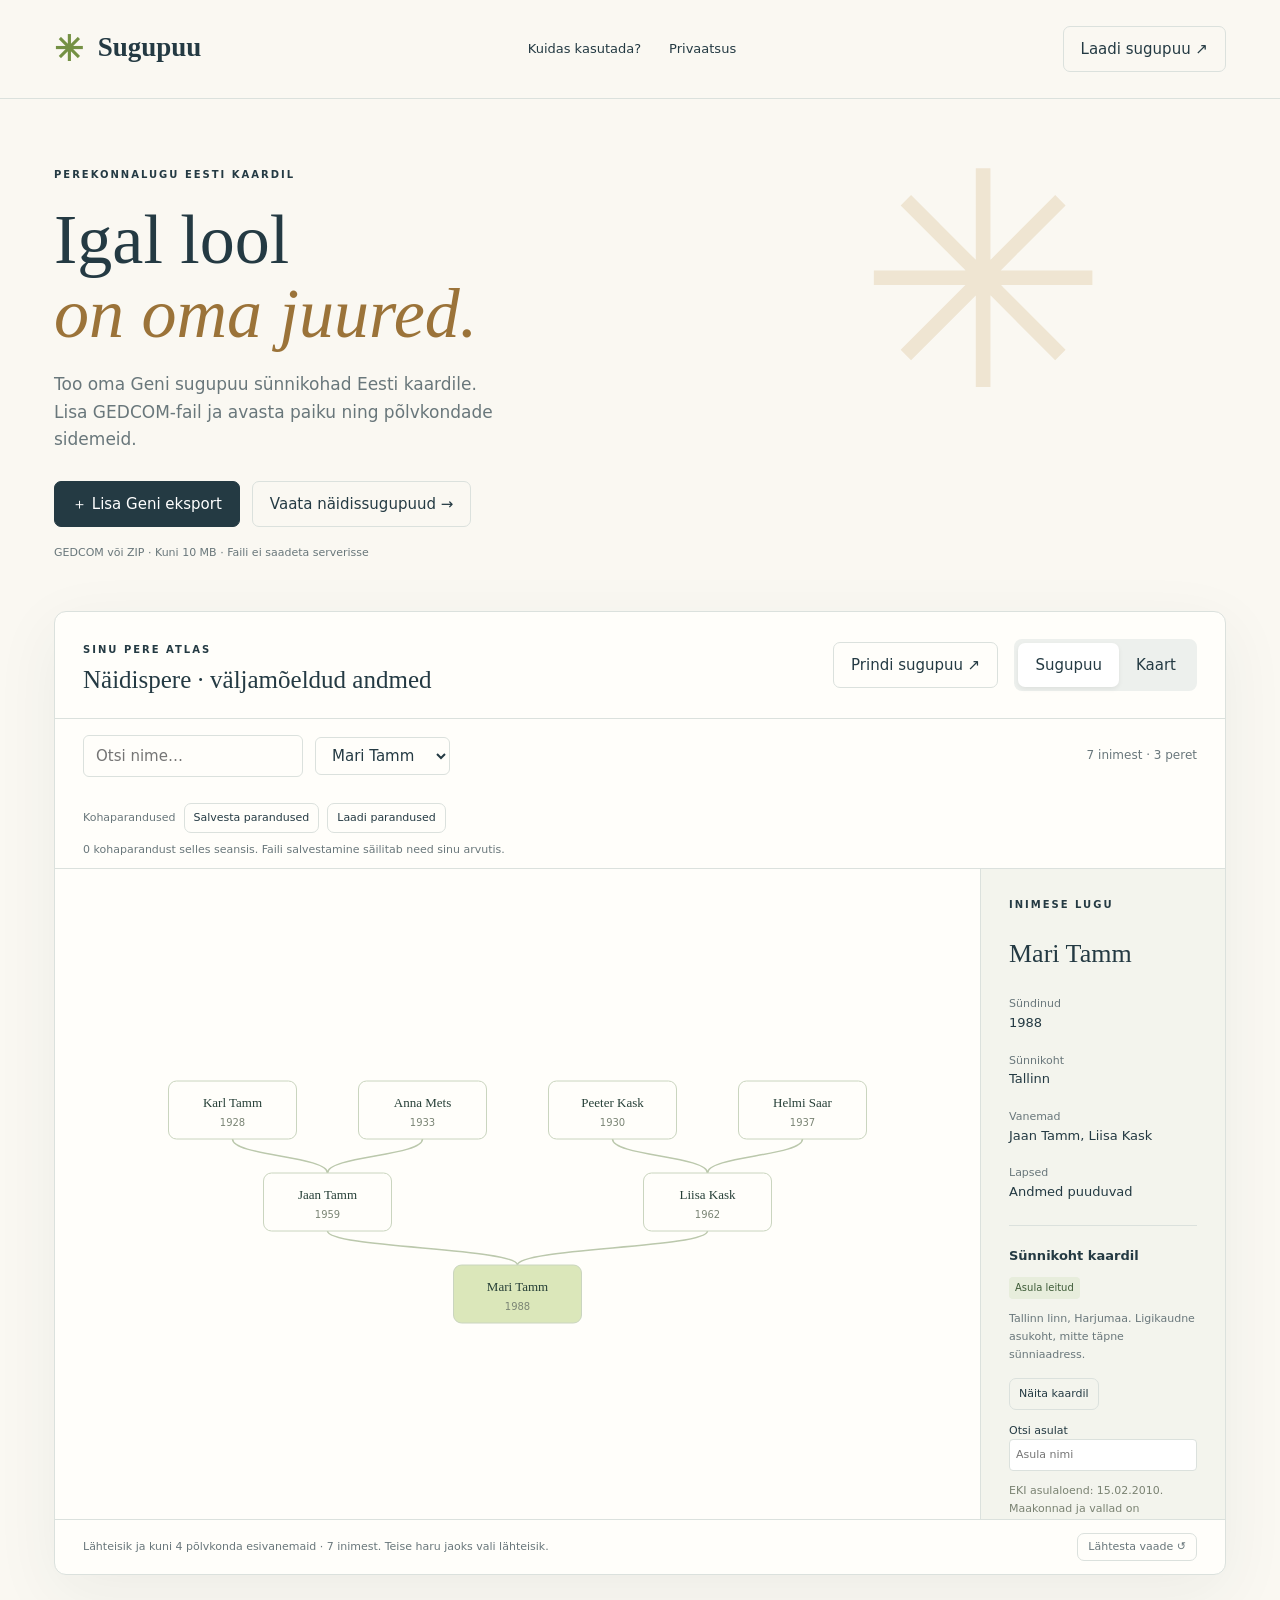
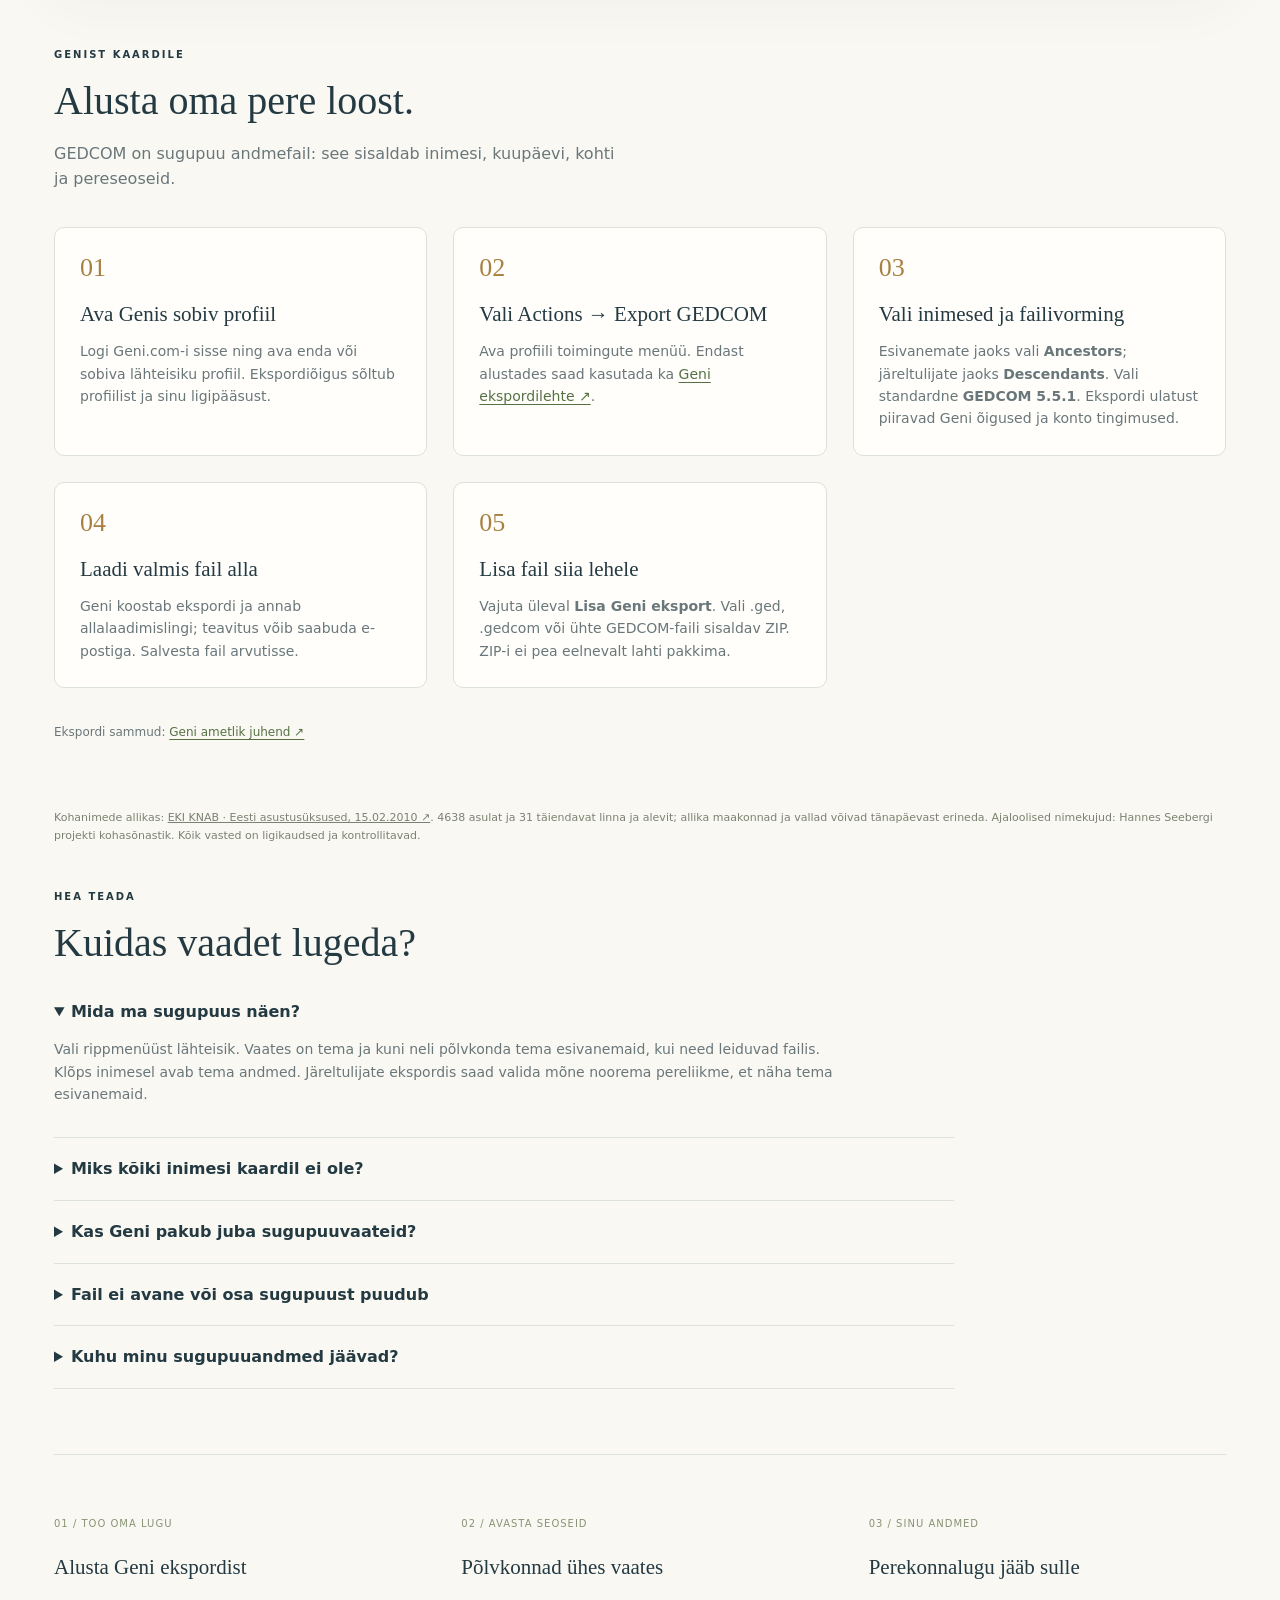
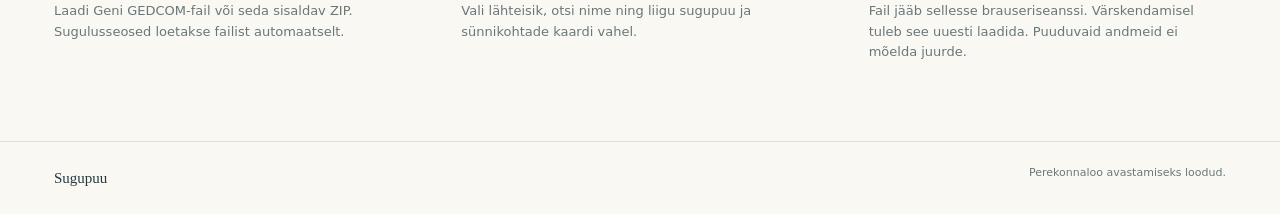
==== commit 414c5647: "Add Estonia settlement dataset, ambiguous-place selection and correction files" ====
--- a/docs/index.html
+++ b/docs/index.html
@@ -9,7 +9,9 @@
 @media print{@page{size:A3 landscape;margin:12mm}html,body{margin:0!important;padding:0!important;background:white!important}body>header,body>footer,main>section:not(#printDialog){display:none!important}main{max-width:none!important;margin:0!important;padding:0!important}#printDialog{display:block!important;position:static!important;background:white!important;padding:0!important;overflow:visible!important}#printDialog[hidden]{display:none!important}.print-tools,.print-tip{display:none!important}#printSheet{padding:0!important;margin:0!important;border:0!important;box-shadow:none!important;max-width:none!important;break-inside:avoid;background:white!important;print-color-adjust:exact;-webkit-print-color-adjust:exact}#printSheet h1{font-size:22pt;margin:3mm 0}#printSheet .print-kicker{font-size:8pt}#printSheet .print-subtitle{font-size:9pt}#printSheet svg{max-height:210mm;margin:5mm auto;width:100%}#printSheet .print-footer{font-size:7pt}body.printing{overflow:visible}}
 
 .geo-detail{border-top:1px solid var(--line);margin-top:22px;padding-top:12px}.geo-detail h4{font-size:13px;margin:8px 0}.geo-detail p{font-size:11px;line-height:1.6}.geo-detail button{font-size:11px;padding:6px 9px;margin:4px 0}.geo-detail summary{cursor:pointer;font-size:12px;margin:10px 0}.geo-detail label{font-size:11px;display:block;margin-top:8px}.geo-detail input{width:100%;border:1px solid var(--line);border-radius:4px;padding:6px}.missing-person{font-size:11px;padding:4px 8px;margin:4px;border-color:#e1d4bb;text-align:left}#status{max-height:140px;overflow:auto}.canvas aside{overflow:auto;max-height:650px}
-</style><body><header><a class="brand" href="."><span>✳</span> Sugupuu</a><nav><a href="#juhend">Kuidas kasutada?</a><a href="#andmed">Privaatsus</a></nav><button id="loadTop">Laadi sugupuu ↗</button></header><main><section class="intro"><div class="eyebrow">PEREKONNALUGU EESTI KAARDIL</div><h1>Igal lool<br><em>on oma juured.</em></h1><p>Too oma Geni sugupuu sünnikohad Eesti kaardile. Lisa GEDCOM-fail ja avasta paiku ning põlvkondade sidemeid.</p><div class="upload"><input type="file" id="file" accept=".ged,.gedcom,.zip" hidden><button class="primary" id="load">＋ Lisa Geni eksport</button><button id="demo">Vaata näidissugupuud →</button></div><small>GEDCOM või ZIP · Kuni 10 MB · Faili ei saadeta serverisse</small></section><section class="workspace"><div class="toolbar"><div><span class="eyebrow">SINU PERE ATLAS</span><h2 id="title">Näidispere sugupuu</h2></div><button id="printOpen" class="print-open">Prindi sugupuu ↗</button><div class="tabs"><button id="treeTab" class="active">Sugupuu</button><button id="mapTab">Kaart</button></div></div><div class="controls"><input id="search" placeholder="Otsi nime…" aria-label="Otsi nime"><select id="root" aria-label="Lähteisik"></select><span id="stats"></span></div><p id="status" role="status"></p><div class="canvas"><svg id="view" role="img" aria-label="Sugupuu visualiseering"></svg><aside id="detail"><div class="eyebrow">LÄHEMALT</div><h3>Vali inimene</h3><p>Klõpsa sugupuus kaardil, et näha inimese andmeid ja peresidemeid.</p></aside></div><div class="foot"><span id="legend">Jooned ühendavad vanemaid ja lapsi.</span><button id="reset">Lähtesta vaade ↺</button></div></section><section class="guide" id="juhend"><div class="guide-head"><div class="eyebrow">GENIST KAARDILE</div><h2>Alusta oma pere loost.</h2><p>GEDCOM on sugupuu andmefail: see sisaldab inimesi, kuupäevi, kohti ja pereseoseid.</p></div><ol class="steps"><li><h3>Ava Genis sobiv profiil</h3><p>Logi Geni.com-i sisse ning ava enda või sobiva lähteisiku profiil. Ekspordiõigus sõltub profiilist ja sinu ligipääsust.</p></li><li><h3>Vali Actions → Export GEDCOM</h3><p>Ava profiili toimingute menüü. Endast alustades saad kasutada ka <a href="https://www.geni.com/gedcom/export" target="_blank" rel="noopener noreferrer">Geni ekspordilehte ↗</a>.</p></li><li><h3>Vali inimesed ja failivorming</h3><p>Esivanemate jaoks vali <strong>Ancestors</strong>; järeltulijate jaoks <strong>Descendants</strong>. Vali standardne <strong>GEDCOM 5.5.1</strong>. Ekspordi ulatust piiravad Geni õigused ja konto tingimused.</p></li><li><h3>Laadi valmis fail alla</h3><p>Geni koostab ekspordi ja annab allalaadimislingi; teavitus võib saabuda e-postiga. Salvesta fail arvutisse.</p></li><li><h3>Lisa fail siia lehele</h3><p>Vajuta üleval <strong>Lisa Geni eksport</strong>. Vali .ged, .gedcom või ühte GEDCOM-faili sisaldav ZIP. ZIP-i ei pea eelnevalt lahti pakkima.</p></li></ol><p class="source">Ekspordi sammud: <a href="https://help.geni.com/hc/en-us/articles/229705167-How-can-I-export-my-GEDCOM" target="_blank" rel="noopener noreferrer">Geni ametlik juhend ↗</a></p></section><section class="faq"><div class="eyebrow">HEA TEADA</div><h2>Kuidas vaadet lugeda?</h2><details open><summary>Mida ma sugupuus näen?</summary><p>Vali rippmenüüst lähteisik. Vaates on tema ja kuni neli põlvkonda tema esivanemaid, kui need leiduvad failis. Klõps inimesel avab tema andmed. Järeltulijate ekspordis saad valida mõne noorema pereliikme, et näha tema esivanemaid.</p></details><details><summary>Miks kõiki inimesi kaardil ei ole?</summary><p>Kaart kasutab üle 400 Eesti kohanime ja ajaloolise nimekuju. Sünnikoht võib failist puududa või olla sõnastikule tundmatu. Kaardi kohal kuvatakse tuvastamata inimeste nimekiri. Klõpsa nimel ja ava „Määra või paranda asukoht”, et lisada teadaolevad koordinaadid. Parandus kehtib selles brauseriseansis. Neile ei määrata väljamõeldud koordinaate; kaardipunktid tähistavad ligikaudseid asulakeskusi.</p></details><details><summary>Kas Geni pakub juba sugupuuvaateid?</summary><p>Jah. Geni võimaldab sugupuud vaadata ja hallata ning pakub ka kaardifunktsiooni. See leht on eraldiseisev ekspordifaili vaatur: saad uurida sünnikohti Eesti kaardil ning avada lihtsa esivanemate vaate ilma Geni kontoga ühendust loomata. Genis tehtud muudatuste nägemiseks ekspordi ja lisa uus fail.</p></details><details><summary>Fail ei avane või osa sugupuust puudub</summary><p>Kasuta GEDCOM-eksporti, mitte PDF-i ega kopeeritud aruannet. Faili ülempiir on 10 MB. ZIP peab sisaldama täpselt ühte .ged või .gedcom faili. Kui ZIP ei avane, paki see arvutis lahti ja vali .ged-fail. Geni ekspordipiirangud võivad tähendada, et kõiki sugulasi ei ole failis.</p></details><details id="andmed"><summary>Kuhu minu sugupuuandmed jäävad?</summary><p>Faili loetakse ainult selle lehe mälus sinu brauseris. Rakendus ei saada GEDCOM-i serverisse ega salvesta seda küpsistesse või brauseri püsimällu. Lehe värskendamisel tuleb fail uuesti valida. Ekspordifail ise jääb sinu arvutisse sinna, kuhu selle salvestasid. GitHub majutab veebilehte; lehe külastusele kehtivad GitHubi tavapärased logimisreeglid.</p></details></section><section class="notes"><div><span>01 / TOO OMA LUGU</span><h3>Alusta Geni ekspordist</h3><p>Laadi Geni GEDCOM-fail või seda sisaldav ZIP. Sugulusseosed loetakse failist automaatselt.</p></div><div><span>02 / AVASTA SEOSEID</span><h3>Põlvkonnad ühes vaates</h3><p>Vali lähteisik, otsi nime ning liigu sugupuu ja sünnikohtade kaardi vahel.</p></div><div><span>03 / SINU ANDMED</span><h3>Perekonnalugu jääb sulle</h3><p>Fail jääb sellesse brauseriseanssi. Värskendamisel tuleb see uuesti laadida. Puuduvaid andmeid ei mõelda juurde.</p></div></section><section id="printDialog" hidden aria-label="Prinditav sugupuu"><div class="print-tools"><div><h2>Sugupuu paberil</h2><p>Vali põlvkonnad ja paber. Prindiaknas saad valida „Salvesta PDF-ina”.</p></div><label>Põlvkondi <select id="printGenerations"><option value="3">3</option><option value="4" selected>4</option><option value="5">5</option></select></label><label>Paber <select id="printPaper"><option value="A4">A4 · horisontaalne</option><option value="A3" selected>A3 · horisontaalne</option></select></label><button id="printNow" class="primary">Prindi / salvesta PDF</button><button id="printClose">Sulge</button></div><p class="print-tip">Eelvaade näitab valitud lähteisiku esivanemaid. Suurema puu jaoks vali A3 või vähem põlvkondi. Prindiaknas kasuta horisontaalpaigutust, mahutamist lehele ja lülita brauseri päised-jalused välja. Paberit saab prindiaknas muuta.</p><article id="printSheet"></article></section></main><footer>Sugupuu <span>Perekonnaloo avastamiseks loodud.</span></footer><script>const $=id=>document.getElementById(id);let people=[],families=[],mode='tree',selected='',source='demo';const esc=s=>String(s??'').replace(/[&<>"']/g,c=>({'&':'&amp;','<':'&lt;','>':'&gt;','"':'&quot;',"'":'&#39;'}[c]));
+
+.geo-badge{display:inline-block;font-size:10px;line-height:1.4;border-radius:4px;padding:4px 6px;background:#e7eddc;color:#3d5b37}.geo-region{background:#f3e8cb;color:#80602c}.geo-unknown,.geo-ambiguous,.geo-missing{background:#f4e0d6;color:#8a4e37}.geo-candidate{display:block;width:100%;text-align:left;font-size:11px!important;line-height:1.5}.geo-source,.geo-data-note{font-size:11px!important;color:#7a8272}.geo-data-note{margin:20px 0}.geo-data-note a{color:inherit}.correction-tools{padding:10px 28px;border-bottom:1px solid var(--line);display:flex;gap:8px;flex-wrap:wrap;align-items:center}.correction-tools>span{font-size:11px;color:var(--muted)}.correction-tools button{font-size:11px;padding:5px 9px}.correction-tools small{width:100%}#geoCandidates,#geoLookupResults{max-height:240px;overflow:auto}
+</style><body><header><a class="brand" href="."><span>✳</span> Sugupuu</a><nav><a href="#juhend">Kuidas kasutada?</a><a href="#andmed">Privaatsus</a></nav><button id="loadTop">Laadi sugupuu ↗</button></header><main><section class="intro"><div class="eyebrow">PEREKONNALUGU EESTI KAARDIL</div><h1>Igal lool<br><em>on oma juured.</em></h1><p>Too oma Geni sugupuu sünnikohad Eesti kaardile. Lisa GEDCOM-fail ja avasta paiku ning põlvkondade sidemeid.</p><div class="upload"><input type="file" id="file" accept=".ged,.gedcom,.zip" hidden><button class="primary" id="load">＋ Lisa Geni eksport</button><button id="demo">Vaata näidissugupuud →</button></div><small>GEDCOM või ZIP · Kuni 10 MB · Faili ei saadeta serverisse</small></section><section class="workspace"><div class="toolbar"><div><span class="eyebrow">SINU PERE ATLAS</span><h2 id="title">Näidispere sugupuu</h2></div><button id="printOpen" class="print-open">Prindi sugupuu ↗</button><div class="tabs"><button id="treeTab" class="active">Sugupuu</button><button id="mapTab">Kaart</button></div></div><div class="controls"><input id="search" placeholder="Otsi nime…" aria-label="Otsi nime"><select id="root" aria-label="Lähteisik"></select><span id="stats"></span></div><p id="status" role="status"></p><div class="correction-tools"><span>Kohaparandused</span><button id="exportCorrections">Salvesta parandused</button><button id="importCorrections">Laadi parandused</button><input id="correctionFile" type="file" accept=".json,application/json" hidden><small id="correctionStatus" role="status"></small></div><div class="canvas"><svg id="view" role="img" aria-label="Sugupuu visualiseering"></svg><aside id="detail"><div class="eyebrow">LÄHEMALT</div><h3>Vali inimene</h3><p>Klõpsa sugupuus kaardil, et näha inimese andmeid ja peresidemeid.</p></aside></div><div class="foot"><span id="legend">Jooned ühendavad vanemaid ja lapsi.</span><button id="reset">Lähtesta vaade ↺</button></div></section><section class="guide" id="juhend"><div class="guide-head"><div class="eyebrow">GENIST KAARDILE</div><h2>Alusta oma pere loost.</h2><p>GEDCOM on sugupuu andmefail: see sisaldab inimesi, kuupäevi, kohti ja pereseoseid.</p></div><ol class="steps"><li><h3>Ava Genis sobiv profiil</h3><p>Logi Geni.com-i sisse ning ava enda või sobiva lähteisiku profiil. Ekspordiõigus sõltub profiilist ja sinu ligipääsust.</p></li><li><h3>Vali Actions → Export GEDCOM</h3><p>Ava profiili toimingute menüü. Endast alustades saad kasutada ka <a href="https://www.geni.com/gedcom/export" target="_blank" rel="noopener noreferrer">Geni ekspordilehte ↗</a>.</p></li><li><h3>Vali inimesed ja failivorming</h3><p>Esivanemate jaoks vali <strong>Ancestors</strong>; järeltulijate jaoks <strong>Descendants</strong>. Vali standardne <strong>GEDCOM 5.5.1</strong>. Ekspordi ulatust piiravad Geni õigused ja konto tingimused.</p></li><li><h3>Laadi valmis fail alla</h3><p>Geni koostab ekspordi ja annab allalaadimislingi; teavitus võib saabuda e-postiga. Salvesta fail arvutisse.</p></li><li><h3>Lisa fail siia lehele</h3><p>Vajuta üleval <strong>Lisa Geni eksport</strong>. Vali .ged, .gedcom või ühte GEDCOM-faili sisaldav ZIP. ZIP-i ei pea eelnevalt lahti pakkima.</p></li></ol><p class="source">Ekspordi sammud: <a href="https://help.geni.com/hc/en-us/articles/229705167-How-can-I-export-my-GEDCOM" target="_blank" rel="noopener noreferrer">Geni ametlik juhend ↗</a></p></section><p class="geo-data-note">Kohanimede allikas: <a href="https://arhiiv.eki.ee/knn/amas_aj.htm" target="_blank" rel="noopener noreferrer">EKI KNAB · Eesti asustusüksused, 15.02.2010 ↗</a>. 4638 asulat ja 31 täiendavat linna ja alevit; allika maakonnad ja vallad võivad tänapäevast erineda. Ajaloolised nimekujud: Hannes Seebergi projekti kohasõnastik. Kõik vasted on ligikaudsed ja kontrollitavad.</p><section class="faq"><div class="eyebrow">HEA TEADA</div><h2>Kuidas vaadet lugeda?</h2><details open><summary>Mida ma sugupuus näen?</summary><p>Vali rippmenüüst lähteisik. Vaates on tema ja kuni neli põlvkonda tema esivanemaid, kui need leiduvad failis. Klõps inimesel avab tema andmed. Järeltulijate ekspordis saad valida mõne noorema pereliikme, et näha tema esivanemaid.</p></details><details><summary>Miks kõiki inimesi kaardil ei ole?</summary><p>Kaart kasutab EKI 2010. aasta loendist 4638 Eesti asulat, 31 täiendavat linna ja alevit ning ajalooliste nimede sõnastikku. Piirkonnad on allika ajastust. Sama nimega asulaid eristatakse aadressis oleva valla või maakonna järgi; ebaselge vaste puhul tuleb koht ise valida. Sünnikoht võib failist puududa või olla sõnastikule tundmatu. Kaardi kohal kuvatakse tuvastamata inimeste nimekiri. Klõpsa nimel ja ava „Määra või paranda asukoht”, et lisada teadaolevad koordinaadid. Parandus kehtib selles brauseriseansis. Selle säilitamiseks vajuta „Salvesta parandused” ja lisa saadud JSON-fail järgmisel korral nupuga „Laadi parandused”. See fail sisaldab kohatekste ja koordinaate; hoia seda nagu oma sugupuuandmeid. Neile ei määrata väljamõeldud koordinaate; kaardipunktid tähistavad ligikaudseid asulakeskusi.</p></details><details><summary>Kas Geni pakub juba sugupuuvaateid?</summary><p>Jah. Geni võimaldab sugupuud vaadata ja hallata ning pakub ka kaardifunktsiooni. See leht on eraldiseisev ekspordifaili vaatur: saad uurida sünnikohti Eesti kaardil ning avada lihtsa esivanemate vaate ilma Geni kontoga ühendust loomata. Genis tehtud muudatuste nägemiseks ekspordi ja lisa uus fail.</p></details><details><summary>Fail ei avane või osa sugupuust puudub</summary><p>Kasuta GEDCOM-eksporti, mitte PDF-i ega kopeeritud aruannet. Faili ülempiir on 10 MB. ZIP peab sisaldama täpselt ühte .ged või .gedcom faili. Kui ZIP ei avane, paki see arvutis lahti ja vali .ged-fail. Geni ekspordipiirangud võivad tähendada, et kõiki sugulasi ei ole failis.</p></details><details id="andmed"><summary>Kuhu minu sugupuuandmed jäävad?</summary><p>Faili loetakse ainult selle lehe mälus sinu brauseris. Rakendus ei saada GEDCOM-i serverisse ega salvesta seda küpsistesse või brauseri püsimällu. Lehe värskendamisel tuleb fail uuesti valida. Ekspordifail ise jääb sinu arvutisse sinna, kuhu selle salvestasid. GitHub majutab veebilehte; lehe külastusele kehtivad GitHubi tavapärased logimisreeglid.</p></details></section><section class="notes"><div><span>01 / TOO OMA LUGU</span><h3>Alusta Geni ekspordist</h3><p>Laadi Geni GEDCOM-fail või seda sisaldav ZIP. Sugulusseosed loetakse failist automaatselt.</p></div><div><span>02 / AVASTA SEOSEID</span><h3>Põlvkonnad ühes vaates</h3><p>Vali lähteisik, otsi nime ning liigu sugupuu ja sünnikohtade kaardi vahel.</p></div><div><span>03 / SINU ANDMED</span><h3>Perekonnalugu jääb sulle</h3><p>Fail jääb sellesse brauseriseanssi. Värskendamisel tuleb see uuesti laadida. Puuduvaid andmeid ei mõelda juurde.</p></div></section><section id="printDialog" hidden aria-label="Prinditav sugupuu"><div class="print-tools"><div><h2>Sugupuu paberil</h2><p>Vali põlvkonnad ja paber. Prindiaknas saad valida „Salvesta PDF-ina”.</p></div><label>Põlvkondi <select id="printGenerations"><option value="3">3</option><option value="4" selected>4</option><option value="5">5</option></select></label><label>Paber <select id="printPaper"><option value="A4">A4 · horisontaalne</option><option value="A3" selected>A3 · horisontaalne</option></select></label><button id="printNow" class="primary">Prindi / salvesta PDF</button><button id="printClose">Sulge</button></div><p class="print-tip">Eelvaade näitab valitud lähteisiku esivanemaid. Suurema puu jaoks vali A3 või vähem põlvkondi. Prindiaknas kasuta horisontaalpaigutust, mahutamist lehele ja lülita brauseri päised-jalused välja. Paberit saab prindiaknas muuta.</p><article id="printSheet"></article></section></main><footer>Sugupuu <span>Perekonnaloo avastamiseks loodud.</span></footer><script>const $=id=>document.getElementById(id);let people=[],families=[],mode='tree',selected='',source='demo';const esc=s=>String(s??'').replace(/[&<>"']/g,c=>({'&':'&amp;','<':'&lt;','>':'&gt;','"':'&quot;',"'":'&#39;'}[c]));
 function parseGed(text){const records=[];let stack=[];for(const line of text.replace(/^\uFEFF/,'').split(/\r?\n/)){const m=line.match(/^(\d+)\s+(?:(@[^@]+@)\s+)?(\S+)(?:\s+(.*))?$/);if(!m)continue;const level=+m[1],r={tag:m[3],id:m[2],value:m[4]||'',children:[]};if(level===0){records.push(r);stack=[r]}else if(stack[level-1]){stack[level-1].children.push(r);stack[level]=r;stack.length=level+1}}const get=(r,t)=>r.children.find(c=>c.tag===t);const val=(r,t)=>get(r,t)?.value||'';const ps=records.filter(r=>r.tag==='INDI').map(r=>{const birth=get(r,'BIRT'),death=get(r,'DEAT');return{id:r.id,name:val(r,'NAME').replaceAll('/','').trim()||'Nimi puudub',sex:val(r,'SEX'),birth:birth?val(birth,'DATE'):'',place:birth?val(birth,'PLAC'):'',death:death?val(death,'DATE'):''}});const fs=records.filter(r=>r.tag==='FAM').map(r=>({parents:r.children.filter(c=>['HUSB','WIFE'].includes(c.tag)).map(c=>c.value),children:r.children.filter(c=>c.tag==='CHIL').map(c=>c.value)}));return{people:ps,families:fs}}
 const demoText=`0 HEAD
 1 CHAR UTF-8
@@ -61,7 +63,7 @@
 1 WIFE @I7@
 1 CHIL @I3@
 0 TRLR`;
-function setData(data,label){if(!data.people.length)throw Error('Failist ei leitud GEDCOM-isikuid. Vali Geni GEDCOM-eksport.');people=data.people;families=data.families;if(typeof geoOverrides!=='undefined')geoOverrides.clear();selected=people[0].id;$('root').innerHTML=people.map(p=>`<option value="${esc(p.id)}">${esc(p.name)}</option>`).join('');$('title').textContent=label;$('search').value='';$('stats').textContent=`${people.length} inimest · ${families.length} peret`;$('status').textContent='';render();detail(selected)}
+function setData(data,label){if(!data.people.length)throw Error('Failist ei leitud GEDCOM-isikuid. Vali Geni GEDCOM-eksport.');people=data.people;families=data.families;selected=people[0].id;$('root').innerHTML=people.map(p=>`<option value="${esc(p.id)}">${esc(p.name)}</option>`).join('');$('title').textContent=label;$('search').value='';$('stats').textContent=`${people.length} inimest · ${families.length} peret`;$('status').textContent='';render();detail(selected)}
 function person(id){return people.find(p=>p.id===id)}function parents(id){return[...new Set(families.filter(f=>f.children.includes(id)).flatMap(f=>f.parents))].filter(id=>person(id))}
 function detail(id){selected=id;const p=person(id);if(!p)return;const par=parents(id).map(id=>person(id).name).join(', ');const children=[...new Set(families.filter(f=>f.parents.includes(id)).flatMap(f=>f.children))].map(person).filter(Boolean).map(p=>p.name).join(', ');$('detail').innerHTML=`<div class="eyebrow">INIMESE LUGU</div><h3>${esc(p.name)}</h3><dl><dt>Sündinud</dt><dd>${esc(p.birth||'Aeg teadmata')}</dd><dt>Sünnikoht</dt><dd>${esc(p.place||'Koht teadmata')}</dd>${p.death?`<dt>Surnud</dt><dd>${esc(p.death)}</dd>`:''}<dt>Vanemad</dt><dd>${esc(par||'Andmed puuduvad')}</dd><dt>Lapsed</dt><dd>${esc(children||'Andmed puuduvad')}</dd></dl><div class="geo-detail" id="geoDetail"></div>`;showGeoDetail(p)}
 let mapData=null;Promise.resolve({"land": [[[24.3062, 57.8682], [24.3167, 57.8773], [24.3244, 57.8868], [24.3279, 57.8981], [24.3303, 57.9101], [24.3338, 57.9213], [24.3811, 57.9838], [24.3983, 58.0233], [24.4465, 58.0545], [24.4641, 58.0722], [24.4641, 58.1206], [24.4714, 58.1425], [24.4729, 58.1547], [24.4675, 58.1653], [24.4598, 58.1745], [24.4551, 58.1852], [24.4548, 58.1964], [24.4675, 58.2178], [24.4681, 58.2288], [24.4676, 58.2398], [24.471, 58.2509], [24.4915, 58.2657], [24.5215, 58.2761], [24.5485, 58.2893], [24.5604, 58.3123], [24.551, 58.3337], [24.5288, 58.3507], [24.4442, 58.3861], [24.4032, 58.3953], [24.3618, 58.3973], [24.327, 58.3881], [24.3159, 58.38], [24.3045, 58.3681], [24.2957, 58.355], [24.2922, 58.3431], [24.2908, 58.3275], [24.2869, 58.3185], [24.2559, 58.2895], [24.2433, 58.2802], [24.2289, 58.2741], [24.2108, 58.2714], [24.1742, 58.2768], [24.156, 58.2768], [24.1389, 58.268], [24.1209, 58.2452], [24.1117, 58.241], [24.0941, 58.2447], [24.0835, 58.2509], [24.0532, 58.2783], [24.0071, 58.3005], [23.9802, 58.3184], [23.9138, 58.3333], [23.8737, 58.3352], [23.8547, 58.3397], [23.8495, 58.3428], [23.8384, 58.3514], [23.8335, 58.3539], [23.8245, 58.3546], [23.8184, 58.3518], [23.8128, 58.3483], [23.8057, 58.3465], [23.7966, 58.3488], [23.7869, 58.3531], [23.7771, 58.355], [23.7681, 58.3502], [23.7621, 58.3444], [23.7556, 58.34], [23.7485, 58.3391], [23.741, 58.3431], [23.7349, 58.3514], [23.7293, 58.3629], [23.7253, 58.3749], [23.7236, 58.3847], [23.7189, 58.3996], [23.7075, 58.4074], [23.6942, 58.4132], [23.6834, 58.4222], [23.6774, 58.4352], [23.6775, 58.4455], [23.6834, 58.47], [23.6843, 58.4997], [23.679, 58.5242], [23.6638, 58.5362], [23.6349, 58.5284], [23.6224, 58.5291], [23.6032, 58.536], [23.5843, 58.5449], [23.5735, 58.5519], [23.5663, 58.5659], [23.5651, 58.5774], [23.5612, 58.5832], [23.5462, 58.5799], [23.5327, 58.5703], [23.5248, 58.5596], [23.5164, 58.5546], [23.5015, 58.5625], [23.4981, 58.5722], [23.5044, 58.583], [23.5135, 58.5938], [23.5182, 58.6037], [23.5125, 58.6224], [23.501, 58.6471], [23.4932, 58.6734], [23.4977, 58.6966], [23.5065, 58.7054], [23.5148, 58.7067], [23.5359, 58.7028], [23.5432, 58.7049], [23.5466, 58.7096], [23.5462, 58.7143], [23.53, 58.7228], [23.5274, 58.7362], [23.5331, 58.7475], [23.5462, 58.7477], [23.5845, 58.7379], [23.6218, 58.7414], [23.6589, 58.7489], [23.697, 58.7512], [23.7166, 58.747], [23.7552, 58.7336], [23.7718, 58.7307], [23.8025, 58.7307], [23.8054, 58.7339], [23.8067, 58.741], [23.8049, 58.748], [23.7991, 58.7512], [23.7834, 58.7558], [23.7796, 58.7664], [23.7855, 58.778], [23.7995, 58.7853], [23.8162, 58.7846], [23.8552, 58.7733], [23.8744, 58.7717], [23.8474, 58.7882], [23.8157, 58.8], [23.7842, 58.801], [23.7577, 58.7853], [23.7395, 58.798], [23.7191, 58.7991], [23.6765, 58.7922], [23.6034, 58.7948], [23.5803, 58.7922], [23.5603, 58.7858], [23.5501, 58.7809], [23.5427, 58.7754], [23.5366, 58.7745], [23.5049, 58.7791], [23.4855, 58.7773], [23.4295, 58.7648], [23.4666, 58.8007], [23.4857, 58.8096], [23.5188, 58.8126], [23.5261, 58.8198], [23.4636, 58.8642], [23.4551, 58.883], [23.4224, 58.9087], [23.422, 58.9287], [23.4437, 58.944], [23.5101, 58.9416], [23.5319, 58.9567], [23.5492, 58.9508], [23.5669, 58.9501], [23.5845, 58.9536], [23.6167, 58.9677], [23.6248, 58.9726], [23.6277, 58.9792], [23.6281, 58.9914], [23.6216, 59.0153], [23.6055, 59.0327], [23.5835, 59.0447], [23.5598, 59.0528], [23.5723, 59.0397], [23.6019, 59.0245], [23.6144, 59.0113], [23.606, 59.0085], [23.5876, 59.0075], [23.5803, 59.0051], [23.5598, 58.9914], [23.5584, 58.9879], [23.5586, 58.982], [23.553, 58.9709], [23.5433, 58.9699], [23.5371, 58.9744], [23.532, 58.9805], [23.5256, 58.984], [23.4613, 58.9924], [23.4348, 59.0038], [23.4084, 59.0256], [23.4152, 59.025], [23.4295, 59.0259], [23.4363, 59.0256], [23.4292, 59.0436], [23.4349, 59.0561], [23.4803, 59.0836], [23.4907, 59.0883], [23.5012, 59.0854], [23.5182, 59.0733], [23.5194, 59.125], [23.4862, 59.1741], [23.4709, 59.2121], [23.5256, 59.2304], [23.5368, 59.2297], [23.5578, 59.2252], [23.5697, 59.2242], [23.5785, 59.2263], [23.5928, 59.2357], [23.6155, 59.2418], [23.6277, 59.2501], [23.6419, 59.2574], [23.6623, 59.2583], [23.7155, 59.2317], [23.7185, 59.2314], [23.7305, 59.2304], [23.7422, 59.2394], [23.7429, 59.2501], [23.736, 59.2596], [23.7236, 59.2651], [23.7349, 59.2777], [23.7568, 59.2836], [23.8454, 59.2847], [23.8888, 59.2788], [23.9356, 59.2806], [23.9876, 59.2909], [24.0386, 59.2933], [24.0806, 59.2713], [24.1001, 59.2945], [24.0921, 59.3126], [24.0282, 59.3577], [24.0194, 59.3673], [24.0222, 59.3781], [24.0348, 59.3887], [24.0482, 59.3951], [24.063, 59.3974], [24.0806, 59.3955], [24.1087, 59.3848], [24.1649, 59.3541], [24.1939, 59.3477], [24.2219, 59.3552], [24.2134, 59.3723], [24.1873, 59.3907], [24.1631, 59.4023], [24.1829, 59.4088], [24.2713, 59.4121], [24.3062, 59.4191], [24.3177, 59.431], [24.3296, 59.4638], [24.3338, 59.4706], [24.3997, 59.4788], [24.4225, 59.4774], [24.4421, 59.4699], [24.4783, 59.4484], [24.4983, 59.4438], [24.5168, 59.4482], [24.5324, 59.4568], [24.5482, 59.463], [24.5671, 59.46], [24.6248, 59.4389], [24.6426, 59.4364], [24.6605, 59.4406], [24.6566, 59.4499], [24.6404, 59.4591], [24.6218, 59.4631], [24.6218, 59.4706], [24.6481, 59.4692], [24.6585, 59.4721], [24.6628, 59.4811], [24.6663, 59.4921], [24.675, 59.496], [24.6863, 59.4951], [24.6975, 59.491], [24.7156, 59.4759], [24.7283, 59.4586], [24.7444, 59.4472], [24.7726, 59.4501], [24.7842, 59.4548], [24.7901, 59.4589], [24.8132, 59.484], [24.8158, 59.4893], [24.8068, 59.5047], [24.8003, 59.5106], [24.7914, 59.5147], [24.7835, 59.5198], [24.7801, 59.529], [24.78, 59.5384], [24.779, 59.5455], [24.7767, 59.5522], [24.7726, 59.56], [24.8035, 59.5705], [24.8416, 59.5544], [24.9092, 59.5115], [24.9344, 59.508], [25.0122, 59.5184], [25.0358, 59.5152], [25.0772, 59.501], [25.0978, 59.4979], [25.1165, 59.5031], [25.1079, 59.529], [25.1221, 59.5395], [25.1455, 59.5391], [25.1941, 59.5226], [25.4077, 59.491], [25.4094, 59.491], [25.4024, 59.5143], [25.4158, 59.5271], [25.4401, 59.5321], [25.5332, 59.532], [25.5437, 59.5351], [25.5433, 59.5422], [25.5361, 59.5493], [25.5257, 59.5525], [25.4971, 59.5709], [25.4819, 59.6112], [25.4785, 59.6515], [25.4849, 59.6698], [25.5025, 59.6623], [25.5353, 59.629], [25.5537, 59.6214], [25.575, 59.6169], [25.5921, 59.606], [25.6223, 59.5805], [25.6445, 59.5718], [25.6768, 59.5661], [25.7059, 59.5693], [25.7185, 59.5876], [25.7108, 59.6046], [25.6956, 59.6159], [25.6848, 59.6286], [25.6907, 59.6494], [25.6843, 59.6502], [25.6753, 59.6541], [25.6707, 59.6555], [25.6947, 59.6709], [25.7254, 59.6658], [25.7805, 59.6357], [25.7731, 59.6282], [25.7854, 59.6155], [25.7937, 59.5912], [25.8074, 59.5805], [25.8262, 59.5753], [25.8369, 59.5765], [25.8445, 59.5773], [25.8613, 59.5861], [25.8762, 59.6009], [25.8688, 59.6077], [25.8831, 59.6313], [25.9045, 59.624], [25.9269, 59.6053], [25.9445, 59.5947], [25.965, 59.5973], [25.9671, 59.6038], [25.9627, 59.6125], [25.9644, 59.6214], [25.9769, 59.6313], [25.9885, 59.6343], [26.0018, 59.6326], [26.0364, 59.6232], [26.0745, 59.6043], [26.0784, 59.6003], [26.0803, 59.5947], [26.0817, 59.5873], [26.091, 59.5856], [26.28, 59.5873], [26.2993, 59.5842], [26.3401, 59.5705], [26.4017, 59.5631], [26.4577, 59.5459], [26.4978, 59.54], [26.5199, 59.5395], [26.5365, 59.5427], [26.5703, 59.5568], [26.5847, 59.56], [26.6263, 59.5581], [26.6651, 59.5519], [26.7023, 59.5414], [26.739, 59.5258], [26.7809, 59.5025], [26.8269, 59.477], [26.8757, 59.4677], [26.9175, 59.4542], [26.9377, 59.4501], [27.1162, 59.442], [27.2751, 59.447], [27.409, 59.4519], [27.5632, 59.4321], [27.7171, 59.4272], [27.8733, 59.4076], [27.9147, 59.4145], [27.9535, 59.4282], [27.9832, 59.447], [28.0191, 59.4818], [28.0386, 59.463], [28.0834, 59.4509], [28.1048, 59.4392], [28.1284, 59.4094], [28.1378, 59.4004], [28.1496, 59.3932], [28.1754, 59.3819], [28.1865, 59.3749], [28.1818, 59.3561], [28.1575, 59.364], [28.1136, 59.3454], [28.0324, 59.342], [28.0006, 59.3337], [28.0732, 59.319], [28.0969, 59.3194], [28.0766, 59.3053], [27.9597, 59.3065], [27.9039, 59.2904], [27.8823, 59.2757], [27.8908, 59.258], [27.8735, 59.2365], [27.8424, 59.1612], [27.7843, 59.0772], [27.7672, 59.0559], [27.7244, 59.0144], [27.7133, 58.9919], [27.6959, 58.9772], [27.6944, 58.9759], [27.6053, 58.9347], [27.4778, 58.8754], [27.4463, 58.8189], [27.4106, 58.7549], [27.4288, 58.7094], [27.4493, 58.6585], [27.4989, 58.5346], [27.5549, 58.3952], [27.4941, 58.3195], [27.4828, 58.2686], [27.4954, 58.2215], [27.5196, 58.1945], [27.54, 58.1718], [27.5797, 58.1259], [27.6304, 58.0883], [27.6366, 58.0592], [27.6301, 58.033], [27.6316, 58.0042], [27.6506, 58.0001], [27.6691, 57.992], [27.6752, 57.9678], [27.6704, 57.955], [27.6632, 57.944], [27.6594, 57.9325], [27.665, 57.9184], [27.6731, 57.9128], [27.7744, 57.8907], [27.7908, 57.8809], [27.7993, 57.8611], [27.7868, 57.8476], [27.7635, 57.8387], [27.7007, 57.8248], [27.5563, 57.8131], [27.5376, 57.8116], [27.5246, 57.8073], [27.5326, 57.8051], [27.5539, 57.7948], [27.5262, 57.7873], [27.5124, 57.7813], [27.5024, 57.7725], [27.4978, 57.7557], [27.5089, 57.7275], [27.5078, 57.7148], [27.4904, 57.7046], [27.4077, 57.689], [27.3914, 57.6802], [27.3847, 57.6744], [27.3797, 57.6665], [27.377, 57.6567], [27.3779, 57.6517], [27.3802, 57.6477], [27.3828, 57.6345], [27.3851, 57.6312], [27.387, 57.6276], [27.3849, 57.607], [27.3821, 57.6027], [27.3748, 57.5979], [27.3625, 57.5945], [27.3489, 57.5941], [27.3366, 57.5917], [27.328, 57.5832], [27.3285, 57.5706], [27.3356, 57.5539], [27.345, 57.5381], [27.3529, 57.5276], [27.32, 57.5161], [27.1657, 57.5467], [27.0854, 57.5494], [27.0615, 57.5557], [27.0413, 57.5685], [27.0046, 57.5989], [26.9811, 57.609], [26.9466, 57.6153], [26.9292, 57.6156], [26.9116, 57.6134], [26.8961, 57.615], [26.885, 57.6221], [26.8727, 57.6272], [26.8542, 57.6226], [26.8385, 57.6099], [26.8283, 57.595], [26.8163, 57.5812], [26.7958, 57.5713], [26.7781, 57.5685], [26.7005, 57.5708], [26.667, 57.5649], [26.6343, 57.5544], [26.6048, 57.5403], [26.5984, 57.5339], [26.5948, 57.5265], [26.5901, 57.5204], [26.5799, 57.5178], [26.5702, 57.5196], [26.5517, 57.5268], [26.5422, 57.5282], [26.5287, 57.5239], [26.5151, 57.5173], [26.4995, 57.5158], [26.481, 57.5271], [26.4476, 57.5529], [26.4309, 57.5617], [26.4307, 57.5618], [26.3513, 57.5802], [26.3386, 57.5832], [26.2972, 57.5991], [26.2632, 57.6208], [26.1685, 57.7041], [26.1352, 57.7248], [26.0247, 57.7744], [26.0161, 57.7867], [26.0131, 57.8073], [26.0161, 57.8165], [26.0218, 57.8224], [26.0253, 57.8284], [26.022, 57.8379], [26.0145, 57.8428], [26.0027, 57.846], [25.7926, 57.856], [25.7675, 57.8689], [25.7547, 57.8889], [25.7454, 57.9092], [25.7303, 57.9231], [25.715, 57.9234], [25.7038, 57.9213], [25.6501, 57.9114], [25.6251, 57.9103], [25.6015, 57.9122], [25.5794, 57.9195], [25.5583, 57.9342], [25.5529, 57.9422], [25.5521, 57.9488], [25.5518, 57.9499], [25.5503, 57.9553], [25.5417, 57.9628], [25.532, 57.9664], [25.4966, 57.9706], [25.4572, 57.9841], [25.3966, 58.0232], [25.3565, 58.0348], [25.3464, 58.0344], [25.3399, 58.0326], [25.3337, 58.0318], [25.3246, 58.0348], [25.3183, 58.0406], [25.3064, 58.0587], [25.2996, 58.0656], [25.2817, 58.0734], [25.2635, 58.0751], [25.2507, 58.0685], [25.2495, 58.0512], [25.2776, 58.0241], [25.2844, 58.0081], [25.2645, 57.9942], [25.2325, 57.9854], [25.2168, 57.9854], [25.2021, 57.992], [25.1899, 58.0135], [25.1807, 58.0382], [25.167, 58.0587], [25.141, 58.068], [25.0942, 58.0673], [25.0706, 58.0636], [25.0488, 58.0562], [25.0349, 58.0486], [24.9748, 58.0158], [24.9493, 58.0064], [24.8725, 58.0004], [24.8483, 57.9921], [24.8274, 57.9819], [24.8168, 57.9767], [24.7908, 57.979], [24.7647, 57.9879], [24.7335, 57.9922], [24.7188, 57.9818], [24.7004, 57.9542], [24.6848, 57.9476], [24.6241, 57.944], [24.5539, 57.9474], [24.5338, 57.9451], [24.4813, 57.9193], [24.4416, 57.9081], [24.4291, 57.9003], [24.4127, 57.8766], [24.4015, 57.8665], [24.3782, 57.8594], [24.3497, 57.8586], [24.3062, 57.8682]], [[23.9434, 58.1132], [23.938, 58.1373], [23.9553, 58.1518], [23.9842, 58.1571], [24.0134, 58.1535], [24.0221, 58.1299], [24.0025, 58.1085], [23.9707, 58.0996], [23.9434, 58.1132]], [[23.2306, 58.5048], [23.2551, 58.5001], [23.2886, 58.4882], [23.3184, 58.4725], [23.3333, 58.4564], [23.325, 58.4423], [23.2614, 58.4659], [23.2376, 58.4564], [23.2503, 58.4545], [23.2617, 58.4516], [23.2713, 58.446], [23.278, 58.4365], [23.2349, 58.4399], [23.2157, 58.4459], [23.1961, 58.4564], [23.1922, 58.4611], [23.1882, 58.4682], [23.1819, 58.4747], [23.1719, 58.4775], [23.1565, 58.4775], [23.1548, 58.4755], [23.1489, 58.47], [23.147, 58.4664], [23.1416, 58.4519], [23.138, 58.4461], [23.1304, 58.4395], [23.1235, 58.4357], [23.1087, 58.429], [23.1019, 58.4296], [23.0925, 58.4315], [23.0842, 58.4296], [23.0806, 58.4185], [23.0811, 58.4124], [23.0823, 58.406], [23.0842, 58.4], [23.0868, 58.395], [23.0638, 58.3854], [23.0425, 58.3715], [23.022, 58.3632], [22.9776, 58.3817], [22.9548, 58.381], [22.9475, 58.3726], [22.9695, 58.3602], [22.9027, 58.3118], [22.887, 58.3074], [22.8709, 58.3047], [22.854, 58.2987], [22.8249, 58.2792], [22.8112, 58.2734], [22.7886, 58.2714], [22.7429, 58.2738], [22.7212, 58.2703], [22.7101, 58.2578], [22.7567, 58.2423], [22.7232, 58.2254], [22.6692, 58.2215], [22.655, 58.2447], [22.6398, 58.2502], [22.6213, 58.2528], [22.6026, 58.2521], [22.5862, 58.2478], [22.571, 58.2394], [22.565, 58.2352], [22.5603, 58.2373], [22.5491, 58.2478], [22.535, 58.2541], [22.5261, 58.2474], [22.5176, 58.2304], [22.5104, 58.2272], [22.5072, 58.2249], [22.5042, 58.2235], [22.4972, 58.223], [22.4968, 58.2265], [22.4915, 58.2415], [22.491, 58.2447], [22.4768, 58.2451], [22.4593, 58.2409], [22.443, 58.2341], [22.4324, 58.2268], [22.4216, 58.2216], [22.41, 58.224], [22.3984, 58.2277], [22.388, 58.2268], [22.3805, 58.2235], [22.3615, 58.2177], [22.3538, 58.2168], [22.3234, 58.2066], [22.2951, 58.1929], [22.282, 58.1826], [22.2748, 58.1793], [22.2717, 58.1743], [22.2699, 58.137], [22.2654, 58.1151], [22.2568, 58.0932], [22.2293, 58.0522], [22.221, 58.043], [22.2098, 58.0349], [22.1999, 58.026], [22.1984, 58.0163], [22.203, 57.994], [22.19, 57.9838], [22.0483, 57.9151], [22.0169, 57.9145], [21.9901, 57.9356], [21.9944, 57.9473], [21.9907, 57.9582], [21.9808, 57.9665], [21.9668, 57.9697], [21.9641, 57.9714], [21.9627, 57.9753], [21.9623, 57.98], [21.9634, 57.984], [21.9898, 57.9827], [21.9976, 57.984], [22.0046, 57.991], [22.0154, 58.012], [22.0213, 58.0212], [22.0589, 58.0523], [22.0762, 58.0734], [22.0857, 58.0826], [22.0962, 58.0864], [22.1107, 58.0841], [22.1235, 58.0795], [22.1355, 58.0767], [22.1477, 58.0796], [22.1532, 58.0862], [22.159, 58.1071], [22.1651, 58.1169], [22.203, 58.1479], [22.1803, 58.1608], [22.1419, 58.1695], [22.0723, 58.1758], [22.053, 58.1866], [22.0169, 58.2339], [21.9938, 58.2447], [21.9289, 58.2451], [21.8965, 58.2507], [21.8678, 58.2646], [21.8513, 58.2819], [21.8438, 58.2936], [21.8433, 58.3022], [21.8556, 58.3069], [21.9082, 58.2987], [21.8967, 58.3139], [21.8796, 58.3295], [21.8733, 58.3416], [21.8945, 58.3465], [21.9124, 58.3397], [21.9284, 58.3268], [21.9446, 58.3188], [21.9634, 58.3266], [21.9549, 58.3441], [21.968, 58.3546], [21.9905, 58.3579], [22.0112, 58.3539], [22.0022, 58.3654], [21.9901, 58.3869], [21.946, 58.4323], [21.9245, 58.447], [21.9011, 58.4684], [21.8877, 58.4775], [21.8594, 58.4919], [21.8324, 58.511], [21.885, 58.4982], [21.9014, 58.498], [21.9163, 58.5012], [21.9185, 58.5047], [21.919, 58.51], [21.9285, 58.5184], [21.9666, 58.5176], [21.9956, 58.5125], [22.0208, 58.4993], [22.0642, 58.4567], [22.0698, 58.4465], [22.072, 58.4328], [22.0736, 58.4269], [22.0778, 58.4238], [22.0833, 58.4225], [22.0894, 58.4222], [22.0985, 58.4261], [22.0986, 58.4348], [22.0931, 58.4495], [22.0988, 58.4758], [22.1037, 58.4872], [22.1136, 58.498], [22.1268, 58.5046], [22.1589, 58.5136], [22.1719, 58.5216], [22.1833, 58.5355], [22.1878, 58.5429], [22.1946, 58.5458], [22.2129, 58.5464], [22.2156, 58.5442], [22.219, 58.539], [22.2222, 58.533], [22.2235, 58.5284], [22.2249, 58.5164], [22.2289, 58.5106], [22.2433, 58.5048], [22.2732, 58.502], [22.2829, 58.522], [22.2839, 58.5495], [22.2883, 58.5693], [22.322, 58.5848], [22.4631, 58.5929], [22.5503, 58.6296], [22.5832, 58.6345], [22.5941, 58.6291], [22.6126, 58.6057], [22.6238, 58.6003], [22.6301, 58.5982], [22.6408, 58.5889], [22.6481, 58.5867], [22.6582, 58.5889], [22.6758, 58.5983], [22.6821, 58.6003], [22.7026, 58.5971], [22.7192, 58.5912], [22.7363, 58.5881], [22.758, 58.5929], [22.7907, 58.6148], [22.8114, 58.623], [22.8464, 58.6134], [22.8997, 58.6203], [22.922, 58.6174], [22.944, 58.6102], [22.9898, 58.6018], [23.0365, 58.5842], [23.0911, 58.571], [23.1113, 58.5557], [23.1258, 58.5351], [23.1336, 58.529], [23.1483, 58.5216], [23.1886, 58.5104], [23.2306, 58.5048]], [[23.3816, 58.5799], [23.3971, 58.5637], [23.4002, 58.5554], [23.3799, 58.5476], [23.3716, 58.5388], [23.3622, 58.5325], [23.3469, 58.5355], [23.3309, 58.5415], [23.3137, 58.5447], [23.2786, 58.5464], [23.2647, 58.5438], [23.2349, 58.5347], [23.2238, 58.5355], [23.1346, 58.5799], [23.0833, 58.5905], [23.0593, 58.6035], [23.0628, 58.6246], [23.0755, 58.6298], [23.1061, 58.6242], [23.1209, 58.6283], [23.1235, 58.6337], [23.1304, 58.6545], [23.1346, 58.6618], [23.1546, 58.6759], [23.1758, 58.6811], [23.1978, 58.6806], [23.2883, 58.6665], [23.3303, 58.6531], [23.3438, 58.6447], [23.3491, 58.6351], [23.3482, 58.6252], [23.346, 58.6157], [23.3475, 58.6072], [23.3556, 58.5983], [23.374, 58.5864], [23.3816, 58.5799]], [[23.364, 59.029], [23.3897, 59.0075], [23.3937, 58.9962], [23.3848, 58.9805], [23.3743, 58.9755], [23.3623, 58.9775], [23.3504, 58.9819], [23.3401, 58.984], [23.3294, 58.9818], [23.2991, 58.9709], [23.2786, 58.9707], [23.2444, 58.9813], [23.2234, 58.984], [23.2175, 58.9819], [23.2151, 58.9774], [23.2108, 58.973], [23.1742, 58.9683], [23.1633, 58.9689], [23.1483, 58.974], [23.1194, 59.0161], [23.1141, 59.0218], [23.1189, 59.0335], [23.1314, 59.0407], [23.1482, 59.0444], [23.1702, 59.0459], [23.208, 59.0441], [23.278, 59.0324], [23.322, 59.039], [23.3442, 59.0393], [23.364, 59.029]], [[22.2918, 58.8952], [22.2269, 58.8865], [22.195, 58.888], [22.0625, 58.9258], [22.0447, 58.9362], [22.0555, 58.9527], [22.0942, 58.956], [22.1682, 58.9504], [22.4631, 58.9709], [22.4435, 58.9777], [22.4421, 58.9847], [22.4546, 58.9872], [22.4767, 58.9805], [22.4885, 58.9811], [22.4876, 59.0164], [22.5042, 59.0256], [22.5269, 59.0264], [22.5444, 59.0301], [22.5593, 59.0384], [22.5729, 59.0528], [22.5764, 59.0617], [22.5764, 59.0701], [22.5783, 59.0784], [22.5872, 59.087], [22.5977, 59.0895], [22.6405, 59.0871], [22.6411, 59.087], [22.6667, 59.0849], [22.6965, 59.0792], [22.7141, 59.0696], [22.6916, 59.0412], [22.7013, 59.025], [22.7205, 59.0116], [22.7367, 59.0051], [22.8372, 59.0086], [22.9341, 58.984], [22.9496, 58.9709], [22.9526, 58.9606], [22.9476, 58.9451], [22.9496, 58.9362], [22.9585, 58.9267], [22.9795, 58.9176], [22.9876, 58.9119], [22.994, 58.9058], [23.0081, 58.8974], [23.0151, 58.8918], [23.0181, 58.8872], [23.0191, 58.882], [23.0186, 58.8707], [23.0217, 58.8641], [23.0285, 58.8621], [23.0355, 58.862], [23.0391, 58.861], [23.0405, 58.8408], [23.0335, 58.8303], [23.0191, 58.8291], [22.9778, 58.8442], [22.9673, 58.8465], [22.9568, 58.8474], [22.9496, 58.8439], [22.947, 58.8376], [22.9422, 58.8342], [22.9292, 58.84], [22.9126, 58.8356], [22.8955, 58.8355], [22.8796, 58.8327], [22.8672, 58.8201], [22.8766, 58.8199], [22.8831, 58.8173], [22.887, 58.8118], [22.8882, 58.803], [22.8867, 58.7905], [22.8821, 58.788], [22.8743, 58.7879], [22.8636, 58.7822], [22.8454, 58.7765], [22.8167, 58.7759], [22.7901, 58.781], [22.7783, 58.7922], [22.7893, 58.8026], [22.8112, 58.8109], [22.8269, 58.8192], [22.8193, 58.8297], [22.8023, 58.8304], [22.7776, 58.8244], [22.7532, 58.8151], [22.7367, 58.8065], [22.7152, 58.782], [22.681, 58.7241], [22.655, 58.7028], [22.6112, 58.6905], [22.5557, 58.687], [22.5017, 58.6948], [22.4631, 58.7165], [22.4722, 58.7199], [22.481, 58.7248], [22.4972, 58.7375], [22.4834, 58.7482], [22.4652, 58.7666], [22.4495, 58.7868], [22.4426, 58.803], [22.4426, 58.8272], [22.4398, 58.8414], [22.4299, 58.8524], [22.3821, 58.8823], [22.3547, 58.8921], [22.325, 58.8966], [22.2918, 58.8952]], [[24.5159, 59.5981], [24.5309, 59.584], [24.5501, 59.5578], [24.5428, 59.5478], [24.5163, 59.5443], [24.4891, 59.5596], [24.4873, 59.5785], [24.5005, 59.5963], [24.5159, 59.5981]], [[23.2605, 57.8135], [23.2707, 57.8078], [23.2751, 57.7987], [23.2702, 57.7856], [23.2503, 57.7844], [23.2295, 57.7917], [23.2178, 57.8009], [23.2186, 57.8095], [23.2206, 57.8177], [23.2243, 57.8237], [23.2396, 57.8226], [23.2605, 57.8135]]], "lakes": [[[27.5067, 58.2371], [27.5288, 58.228], [27.5744, 58.2348], [27.5924, 58.2268], [27.6003, 58.2109], [27.6021, 58.1921], [27.5968, 58.1759], [27.5827, 58.1685], [27.6036, 58.1659], [27.6062, 58.1553], [27.6036, 58.1429], [27.6097, 58.135], [27.623, 58.1376], [27.6583, 58.1573], [27.6942, 58.1659], [27.7128, 58.1732], [27.7322, 58.1774], [27.7531, 58.1721], [27.7658, 58.1721], [27.7987, 58.1874], [27.8152, 58.1894], [27.8149, 58.1868], [27.8181, 58.18], [27.8232, 58.1726], [27.8285, 58.1685], [27.8388, 58.1656], [27.8499, 58.1644], [27.8608, 58.1647], [27.9088, 58.1777], [27.9285, 58.1797], [27.9456, 58.1759], [27.9533, 58.1691], [27.9697, 58.1491], [27.9798, 58.1412], [28.0316, 58.1167], [28.0448, 58.1132], [28.0463, 58.107], [28.0589, 58.0784], [28.0654, 58.069], [28.1396, 58.0243], [28.1511, 58.0146], [28.1573, 58.004], [28.1543, 57.9913], [28.1455, 57.9822], [28.1402, 57.9731], [28.1478, 57.9601], [28.1655, 57.938], [28.1696, 57.9171], [28.1623, 57.8959], [28.1443, 57.8742], [28.1325, 57.863], [28.1266, 57.8591], [27.9606, 57.855], [27.9403, 57.8618], [27.9321, 57.8874], [27.9203, 57.9033], [27.8935, 57.9115], [27.842, 57.9213], [27.8879, 57.9316], [27.897, 57.9357], [27.8988, 57.9469], [27.8903, 57.9557], [27.8761, 57.9613], [27.8499, 57.9648], [27.8149, 57.9742], [27.8046, 57.9804], [27.8008, 57.9837], [27.7878, 57.9901], [27.7778, 58.011], [27.7737, 58.0175], [27.7499, 58.0293], [27.7107, 58.039], [27.6739, 58.0405], [27.6574, 58.0281], [27.658, 58.0178], [27.6574, 58.0146], [27.6398, 58.0007], [27.6336, 57.9934], [27.6159, 57.9636], [27.6021, 57.9848], [27.5941, 58.009], [27.5903, 58.0337], [27.5894, 58.0555], [27.593, 58.0793], [27.5897, 58.0893], [27.5582, 58.0973], [27.5485, 58.1073], [27.5341, 58.135], [27.4823, 58.1909], [27.469, 58.21], [27.467, 58.2209], [27.5067, 58.2371]], [[27.467, 58.2209], [27.4652, 58.2515], [27.4623, 58.2577], [27.4511, 58.2621], [27.4105, 58.2919], [27.4178, 58.3033], [27.4152, 58.3125], [27.4084, 58.3213], [27.4043, 58.3328], [27.4043, 58.354], [27.4081, 58.3607], [27.4152, 58.3657], [27.4184, 58.3708], [27.411, 58.3775], [27.3963, 58.3837], [27.3269, 58.404], [27.283, 58.4046], [27.2603, 58.4084], [27.2371, 58.424], [27.2297, 58.4455], [27.2324, 58.4944], [27.2297, 58.5209], [27.1973, 58.6095], [27.1611, 58.6631], [27.0981, 58.7275], [27.0746, 58.7443], [26.9807, 58.7782], [26.9554, 58.7958], [26.9465, 58.8197], [26.9518, 58.8485], [26.9648, 58.8762], [26.9792, 58.8953], [27.011, 58.923], [27.0446, 58.9442], [27.0814, 58.9598], [27.2871, 59.0016], [27.537, 59.0163], [27.734, 58.9936], [27.7375, 58.9819], [27.7301, 58.9663], [27.7189, 58.9504], [27.7272, 58.915], [27.794, 58.8626], [27.8014, 58.82], [27.7975, 58.8111], [27.7849, 58.7943], [27.7805, 58.7852], [27.7796, 58.7755], [27.7811, 58.7546], [27.7805, 58.7443], [27.7658, 58.6946], [27.7619, 58.6675], [27.7705, 58.6557], [27.7834, 58.6469], [27.8299, 58.573], [27.8349, 58.5518], [27.8355, 58.4894], [27.8332, 58.472], [27.8258, 58.4555], [27.8114, 58.4396], [27.7858, 58.4226], [27.7828, 58.4317], [27.7884, 58.4523], [27.7878, 58.47], [27.7095, 58.4199], [27.6933, 58.3937], [27.6607, 58.364], [27.6533, 58.361], [27.6336, 58.3602], [27.6298, 58.3569], [27.6321, 58.3469], [27.6377, 58.3425], [27.6445, 58.3396], [27.6501, 58.3328], [27.6565, 58.3207], [27.6586, 58.3134], [27.6512, 58.3086], [27.6298, 58.3054], [27.6092, 58.3075], [27.5759, 58.3231], [27.5585, 58.3266], [27.5432, 58.3225], [27.5359, 58.3119], [27.5341, 58.2972], [27.5341, 58.2816], [27.5309, 58.2704], [27.5232, 58.2586], [27.5067, 58.2371], [27.467, 58.2209]], [[26.122, 58.3881], [26.1491, 58.3646], [26.1535, 58.339], [26.1423, 58.2748], [26.1417, 58.2436], [26.1382, 58.2303], [26.1297, 58.2168], [26.1158, 58.2065], [26.0982, 58.1962], [26.0823, 58.1841], [26.0743, 58.1685], [26.0779, 58.15], [26.0879, 58.1373], [26.0935, 58.1258], [26.0846, 58.1099], [26.0717, 58.102], [26.0649, 58.1088], [26.0596, 58.1232], [26.044, 58.1491], [26.0408, 58.1774], [26.0331, 58.1894], [26.0128, 58.2024], [25.9963, 58.2097], [25.9884, 58.2206], [25.9922, 58.2448], [25.9389, 58.2836], [25.9301, 58.2954], [25.9272, 58.3033], [25.9204, 58.3095], [25.9133, 58.3169], [25.9104, 58.3298], [25.9142, 58.3381], [25.941, 58.3569], [25.9545, 58.3778], [25.9634, 58.3958], [25.9772, 58.4087], [26.0057, 58.4149], [26.0349, 58.4146], [26.0667, 58.4111], [26.0955, 58.4025], [26.1158, 58.3881], [26.122, 58.3881]]]}).then(d=>{mapData=d;if(mode==='map')render()}).catch(()=>{});
@@ -71,10 +73,24 @@
 function geoNorm(s){return String(s||'').normalize('NFC').toLocaleLowerCase('et').replace(/[–—]/g,'-').replace(/\s+/g,' ').trim()}
 const geoKeys=Object.keys(places).sort((a,b)=>b.length-a.length);
 const broadPlace=k=>/maakond|county/.test(k)||['harjumaa','hiiumaa','hiiu','idavirumaa','ida-virumaa','järvamaa','jõgevamaa','läänemaa','lääne-virumaa','pärnumaa','põlvamaa','raplamaa','saaremaa','tartumaa','valgamaa','viljandimaa','võrumaa','petserimaa','setomaa'].includes(k);
-function placeMatch(place){const norm=geoNorm(place);if(geoOverrides.has(norm))return{coords:geoOverrides.get(norm),name:'Kasutaja määratud koht',manual:true};if(!norm)return null;const matches=[];for(const key of geoKeys){const escaped=key.replace(/[.*+?^$\{\}()|[\]\\]/g,'\\$&');const re=new RegExp('(^|[^\\p{L}])('+escaped+')(?=$|[^\\p{L}]|(?:s|sse|l|le)(?=$|[^\\p{L}]))','u');const m=re.exec(norm);if(m)matches.push({key,index:m.index,wide:broadPlace(key)})}matches.sort((a,b)=>Number(a.wide)-Number(b.wide)||a.index-b.index||b.key.length-a.key.length);if(!matches.length)return null;const m=matches[0];return{coords:places[m.key],name:m.key,wide:m.wide,manual:false}}
-function locate(place){return placeMatch(place)?.coords||null}
 
-function render(){const svg=$('view'),q=$('search').value.toLocaleLowerCase('et');$('treeTab').classList.toggle('active',mode==='tree');$('mapTab').classList.toggle('active',mode==='map');svg.setAttribute('viewBox','0 0 900 490');let html='';if(mode==='tree'){const root=$('root').value||people[0]?.id,levels=[[root]],seen=new Set([root]);for(let g=1;g<5;g++){const next=[...new Set(levels[g-1].flatMap(parents))].filter(id=>!seen.has(id));if(!next.length)break;next.forEach(id=>seen.add(id));levels.push(next)}const pos=new Map;levels.forEach((ids,g)=>ids.forEach((id,i)=>pos.set(id,[450+(i-(ids.length-1)/2)*Math.max(135,760/Math.max(ids.length,1)),425-g*92])));let minX=Math.min(...[...pos.values()].map(p=>p[0]))-70,maxX=Math.max(...[...pos.values()].map(p=>p[0]))+70;svg.setAttribute('viewBox',`${Math.min(0,minX)} 0 ${Math.max(900,maxX-minX+30)} 490`);for(const[id,[x,y]]of pos)for(const parent of parents(id)){if(!pos.has(parent))continue;const[px,py]=pos.get(parent);html+=`<path class="link" data-child="${esc(id)}" data-parent="${esc(parent)}" d="M${x},${y-29} C${x},${(y+py)/2} ${px},${(y+py)/2} ${px},${py+29}" stroke-linecap="round"><title>${esc(person(parent).name)} → ${esc(person(id).name)}</title></path>`}for(const[id,[x,y]]of pos){const p=person(id),dim=q&&!p.name.toLocaleLowerCase('et').includes(q);html+=`<g class="person" data-id="${esc(id)}" tabindex="0" role="button" aria-label="${esc(p.name)}" opacity="${dim?.2:1}" transform="translate(${x},${y})"><rect x="-64" y="-29" width="128" height="58" rx="8" fill="${id===root?'#dbe7ba':'#fffefa'}" stroke="#cad5bf"/><text text-anchor="middle" y="-3" fill="#263f37" font-family="Georgia" font-size="13">${esc(p.name.length>19?p.name.slice(0,18)+'…':p.name)}</text><text text-anchor="middle" y="16" fill="#7b8575" font-size="10">${esc(p.birth||'Sünniaeg teadmata')}</text></g>`}$('legend').textContent=`Lähteisik ja kuni 4 põlvkonda esivanemaid · ${pos.size} inimest. Teise haru jaoks vali lähteisik.`;$('status').textContent=q?`${people.filter(p=>p.name.toLocaleLowerCase('et').includes(q)).length} nimevastet kogu failis. Teised harud avad lähteisiku valikust.`:'';}else{const xy=(lat,lon)=>[(lon-21.5)*110+75,(59.8-lat)*175+30];if(mapData){for(const ring of mapData.land||[])html+=`<path d="${ring.map(([lon,lat],i)=>(i?'L':'M')+xy(lat,lon).join(',')).join(' ')}Z" fill="#e4ead8" stroke="#c2ceb5"/>`;for(const ring of mapData.lakes||[])html+=`<path d="${ring.map(([lon,lat],i)=>(i?'L':'M')+xy(lat,lon).join(',')).join(' ')}Z" fill="#f6f8ef"/>`}for(const name of ['Tallinn','Tartu','Pärnu','Kuressaare','Narva']){const [x,y]=xy(...locate(name));html+=`<text x="${x+8}" y="${y-8}" fill="#929d87" font-size="11">${name}</text>`}const unknown=[],groups=new Map;for(const p of people){const loc=locate(p.place);if(!loc){unknown.push(p);continue}if(q&&!p.name.toLocaleLowerCase('et').includes(q))continue;const key=loc.join(',');if(!groups.has(key))groups.set(key,[]);groups.get(key).push(p)}for(const[key,ps]of groups){const base=xy(...key.split(',').map(Number));ps.forEach((p,i)=>{const a=i*2.4,r=ps.length>1?6+5*Math.sqrt(i):0,x=base[0]+Math.cos(a)*r,y=base[1]+Math.sin(a)*r;html+=`<g class="person" data-id="${esc(p.id)}" tabindex="0" role="button" aria-label="${esc(p.name)}"><title>${esc(p.name+' · '+p.place)}</title><circle cx="${x}" cy="${y}" r="6" fill="${p.id===selected?'#bd7840':'#607e43'}" stroke="white" stroke-width="2"/></g>`})}$('legend').textContent='Kohanimede ligikaudsed keskpunktid · piirkonnanime vaste võib olla ebatäpne · kattuvad punktid on nihutatud.';$('status').textContent=`${people.length-unknown.length}/${people.length} inimest kaardil. ${unknown.length?'Sünnikoht puudub või ei ole sõnastikus: '+[...new Set(unknown.map(p=>p.place||'teadmata'))].join('; '):''}`;if(unknown.length){$('status').innerHTML='<strong>'+String(people.length-unknown.length)+'/'+people.length+' inimest kaardil.</strong> '+unknown.length+' inimesel sünnikoht puudub või on tuvastamata. Vali nimi, et näha põhjust või määrata koordinaadid: '+unknown.map(p=>'<button class="missing-person" data-missing="'+esc(p.id)+'">'+esc(p.name)+' · '+esc(p.place||'Sünnikoht puudub')+'</button>').join(' ');$('status').querySelectorAll('[data-missing]').forEach(b=>b.onclick=()=>detail(b.dataset.missing))}}svg.innerHTML=html;svg.querySelectorAll('[data-id]').forEach(el=>{el.onclick=()=>detail(el.dataset.id);el.onkeydown=e=>{if(e.key==='Enter'||e.key===' '){e.preventDefault();detail(el.dataset.id)}}})}
+const settlementRows=[["6677","Raadama küla","Põlvamaa","Räpina vald",58.128333,27.432222],["6673","Raadi küla","Võrumaa","Vastseliina vald",57.7625,27.306667],["6679","Raadivere küla","Jõgevamaa","Palamuse vald",58.676111,26.559167],["6682","Raadna küla","Ida-Virumaa","Lohusuu vald",58.976944,27.107222],["6684","Raaduvere küla","Jõgevamaa","Jõgeva vald",58.8,26.456944],["6687","Raagi küla","Võrumaa","Haanja vald",57.645,27.047778],["6689","Raamatu küla","Viljandimaa","Abja vald",58.0775,25.088889],["6692","Raanitsa küla","Tartumaa","Kambja vald",58.191111,26.712778],["6694","Raasiku alevik","Harjumaa","Raasiku vald",59.3675,25.178889],["6697","Raassilla küla","Viljandimaa","Tarvastu vald",58.250556,25.742778],["6699","Raatvere küla","Jõgevamaa","Pala vald",58.747222,27.058611],["6702","Raavitsa küla","Valgamaa","Karula vald",57.800278,26.17],["6705","Rabaküla","Pärnumaa","Surju vald",58.2625,24.649167],["6703","Rabasaare küla","Lääne-Virumaa","Tapa vald",59.283333,25.806389],["6707","Rabavere küla","Pärnumaa","Koonga vald",58.581111,23.990278],["6710","Rabivere küla","Raplamaa","Kohila vald",59.114444,24.683889],["6713","Rae küla","Harjumaa","Rae vald",59.380556,24.891111],["6714","Rae küla","Pärnumaa","Vändra vald",58.708611,25.276389],["6715","Raegma küla","Saaremaa","Muhu vald",58.567222,23.298056],["6716","Raeküla","Lääne-Virumaa","Väike-Maarja vald",59.171944,26.332778],["6719","Raela küla","Raplamaa","Raikküla vald",58.946111,24.773056],["6717","Raespa küla","Pärnumaa","Varbla vald",58.3475,23.809167],["6722","Raheste küla","Pärnumaa","Varbla vald",58.426389,23.755556],["6724","Rahinge küla","Tartumaa","Tähtvere vald",58.379167,26.616389],["6727","Rahivere küla","Jõgevamaa","Palamuse vald",58.683056,26.716667],["6725","Rahkama küla","Pärnumaa","Vändra vald",58.741944,24.721111],["6729","Rahkla küla","Lääne-Virumaa","Laekvere vald",59.099722,26.521944],["6726","Rahkla küla","Lääne-Virumaa","Sõmeru vald",59.354722,26.586111],["6730","Rahniku küla","Saaremaa","Pihtla vald",58.2975,22.795833],["6732","Rahnoja küla","Pärnumaa","Vändra vald",58.558056,24.974722],["6734","Rahtla küla","Saaremaa","Mustjala vald",58.457778,22.182778],["6737","Rahu küla","Saaremaa","Valjala vald",58.426389,22.804167],["6739","Rahula küla","Harjumaa","Saku vald",59.293889,24.564167],["6743","Rahumäe küla","Põlvamaa","Räpina vald",58.068611,27.418056],["6745","Rahuste küla","Saaremaa","Salme vald",58.078333,22.109444],["6748","Raigaste küla","Tartumaa","Rõngu vald",58.122222,26.2425],["6751","Raigastvere küla","Jõgevamaa","Tabivere vald",58.585,26.651944],["6753","Raigla küla","Põlvamaa","Räpina vald",58.107222,27.511111],["6756","Raigu küla","Lääne-Virumaa","Väike-Maarja vald",59.066944,26.1125],["6758","Raikküla","Raplamaa","Raikküla vald",58.935278,24.747778],["6761","Raiste küla","Võrumaa","Võru vald",57.916944,26.945278],["6764","Raja küla","Jõgevamaa","Kasepää vald",58.821944,26.943056],["6765","Raja küla","Viljandimaa","Halliste vald",58.155556,25.457778],["6767","Rajaküla","Ida-Virumaa","Mäetaguse vald",59.238611,27.329444],["6768","Rajaküla","Lääne-Virumaa","Laekvere vald",59.117222,26.576944],["6771","Raka küla","Järvamaa","Ambla vald",59.163056,25.828056],["6772","Raka küla","Raplamaa","Rapla vald",59.058611,24.6875],["6775","Rakke alevik","Lääne-Virumaa","Rakke vald",58.986389,26.247222],["6778","Rame küla","Läänemaa","Hanila vald",58.571389,23.600556],["6780","Ramma küla","Järvamaa","Järva-Jaani vald",59.039722,26.013611],["6785","Rammu küla","Harjumaa","Jõelähtme vald",59.573333,25.227222],["6783","Rammuka küla","Pärnumaa","Tõstamaa vald",58.371667,23.885556],["6784","Rammuka küla","Võrumaa","Misso vald",57.564444,27.2225],["6786","Rampe küla","Valgamaa","Tõlliste vald",57.863889,26.222222],["6789","Ramsi alevik","Viljandimaa","Pärsti vald",58.3075,25.539167],["6792","Randivälja küla","Pärnumaa","Tori vald",58.464444,24.793056],["6794","Randküla","Saaremaa","Orissaare vald",58.608611,22.86],["6797","Randvere küla","Harjumaa","Viimsi vald",59.508889,24.906389],["6798","Randvere küla","Saaremaa","Kaarma vald",58.311944,22.411944],["6799","Randvere küla","Saaremaa","Laimjala vald",58.391667,23.006111],["6800","Rangu küla","Raplamaa","Märjamaa vald",58.922778,24.404444],["6803","Ranna küla","Jõgevamaa","Pala vald",58.733333,27.097222],["6805","Rannajõe küla","Läänemaa","Martna vald",58.819444,23.793056],["6801","Rannaküla","Hiiumaa","Emmaste vald",58.692222,22.565],["6807","Rannaküla","Läänemaa","Hanila vald",58.684167,23.526667],["6808","Rannaküla","Läänemaa","Nõva vald",59.243056,23.6575],["6802","Rannaküla","Pärnumaa","Varbla vald",58.4275,23.695278],["6804","Rannaküla","Saaremaa","Kihelkonna vald",58.487222,22.025],["6806","Rannaküla","Saaremaa","Laimjala vald",58.421667,23.063333],["6817","Rannaküla","Saaremaa","Muhu vald",58.6475,23.143333],["6810","Rannaküla","Saaremaa","Orissaare vald",58.618611,22.865556],["6818","Rannaküla","Saaremaa","Pihtla vald",58.2725,22.818333],["6820","Rannaküla","Saaremaa","Valjala vald",58.381389,22.936111],["6809","Rannaküla","Tartumaa","Rõngu vald",58.196389,26.100278],["6811","Rannametsa küla","Pärnumaa","Häädemeeste vald",58.133611,24.491111],["6814","Rannamõisa küla","Harjumaa","Harku vald",59.437778,24.506667],["6816","Rannapungerja küla","Ida-Virumaa","Tudulinna vald",58.985833,27.171944],["6819","Ranniku küla","Pärnumaa","Tõstamaa vald",58.338333,23.926111],["6822","Rannu alevik","Tartumaa","Rannu vald",58.239444,26.22],["6821","Rannu küla","Ida-Virumaa","Aseri vald",59.431944,26.854444],["6824","Ransi küla","Valgamaa","Hummuli vald",57.919722,26.051389],["6823","Raotu küla","Võrumaa","Meremäe vald",57.754722,27.376667],["6826","Rapla linn","Raplamaa","Rapla vald",59.004722,24.794167],["6825","Rasina küla","Põlvamaa","Mooste vald",58.211111,27.259167],["6828","Rasivere küla","Harjumaa","Anija vald",59.210833,25.338611],["6829","Rasivere küla","Lääne-Virumaa","Vinni vald",59.16,26.678333],["6831","Rassi küla","Järvamaa","Türi vald",58.648611,25.357222],["6834","Rassiku küla","Jõgevamaa","Torma vald",58.845,26.750556],["6832","Rassiotsa küla","Raplamaa","Märjamaa vald",58.907222,24.505556],["6836","Rastla küla","Lääne-Virumaa","Väike-Maarja vald",59.089722,26.300556],["6839","Rasva küla","Võrumaa","Rõuge vald",57.748889,26.99],["6842","Ratla küla","Saaremaa","Leisi vald",58.478333,22.828056],["6844","Ratva küla","Ida-Virumaa","Mäetaguse vald",59.259722,27.2425],["6847","Raudla küla","Lääne-Virumaa","Tapa vald",59.232778,25.710278],["6850","Raudlepa küla","Lääne-Virumaa","Sõmeru vald",59.365,26.495278],["6852","Raudna küla","Viljandimaa","Pärsti vald",58.338333,25.4775],["6855","Raudoja küla","Harjumaa","Anija vald",59.379167,25.460556],["6857","Raudsepa küla","Valgamaa","Otepää vald",57.991944,26.454444],["6858","Raudsepa küla","Võrumaa","Varstu vald",57.645833,26.709444],["6856","Raudsepa küla","Võrumaa","Võru vald",57.798333,27.008056],["6859","Raudsepä küla","Võrumaa","Rõuge vald",57.747222,26.878056],["6860","Raudvere küla","Lääne-Virumaa","Sõmeru vald",59.342222,26.481667],["6861","Raugi küla","Saaremaa","Muhu vald",58.656944,23.284444],["6862","Raugu küla","Saaremaa","Orissaare vald",58.603333,22.811944],["6863","Raukla küla","Järvamaa","Türi vald",58.779722,25.5225],["6865","Rauksi küla","Pärnumaa","Varbla vald",58.502778,23.879722],["6864","Rauskapalu küla","Võrumaa","Sõmerpalu vald",57.889722,26.651944],["6866","Rausvere küla","Ida-Virumaa","Illuka vald",59.300833,27.495833],["6869","Rava küla","Harjumaa","Kõue vald",59.098333,25.281111],["6870","Rava küla","Järvamaa","Ambla vald",59.122778,25.8475],["6872","Raveliku küla","Harjumaa","Kose vald",59.180556,25.233889],["6875","Ravila alevik","Harjumaa","Kose vald",59.185,25.222778],["6879","Reastvere küla","Jõgevamaa","Torma vald",58.886944,26.553333],["6882","Rebala küla","Harjumaa","Jõelähtme vald",59.46,25.088333],["6884","Rebase küla","Tartumaa","Kambja vald",58.237778,26.796111],["6885","Rebase küla","Viljandimaa","Paistu vald",58.310556,25.694444],["6887","Rebasemõisa küla","Valgamaa","Karula vald",57.745833,26.419722],["6888","Rebaski küla","Saaremaa","Muhu vald",58.648611,23.172778],["6896","Rebasmäe küla","Põlvamaa","Orava vald",57.946667,27.420278],["6889","Rebaste küla","Põlvamaa","Kanepi vald",57.941667,26.617222],["6890","Rebaste küla","Valgamaa","Puka vald",58.076111,26.210556],["6891","Rebaste küla","Viljandimaa","Viiratsi vald",58.421667,25.871111],["6894","Rebu küla","Ida-Virumaa","Maidla vald",59.276667,27.036111],["6883","Rebäse küla","Võrumaa","Misso vald",57.669444,27.285833],["6892","Rebäse küla","Võrumaa","Rõuge vald",57.72,26.983611],["6895","Rebäsemõisa küla","Võrumaa","Rõuge vald",57.678333,26.925833],["6897","Reegoldi küla","Viljandimaa","Suure-Jaani vald",58.564167,25.511111],["6899","Reeküla","Saaremaa","Pihtla vald",58.382222,22.688333],["6898","Rehatse küla","Harjumaa","Kuusalu vald",59.411111,25.4225],["6902","Rehemetsa küla","Tartumaa","Vara vald",58.487778,27.186944],["6905","Rehemäe küla","Harjumaa","Nissi vald",59.013056,24.134444],["6903","Reheselja küla","Hiiumaa","Emmaste vald",58.704722,22.520833],["6908","Reigi küla","Hiiumaa","Kõrgessaare vald",59.001667,22.518889],["6910","Reikama küla","Hiiumaa","Pühalepa vald",58.940833,22.899444],["6913","Reina küla","Saaremaa","Pöide vald",58.529167,23.078611],["6915","Reinevere küla","Järvamaa","Ambla vald",59.174167,25.95],["6918","Reinu küla","Jõgevamaa","Tabivere vald",58.566389,26.780833],["6919","Reinu küla","Pärnumaa","Saarde vald",58.043611,24.751389],["6921","Reinumurru küla","Pärnumaa","Vändra vald",58.608611,24.979167],["6924","Reiu küla","Pärnumaa","Tahkuranna vald",58.307778,24.611944],["6927","Remniku küla","Ida-Virumaa","Alajõe vald",59.011389,27.546111],["6930","Reo küla","Saaremaa","Pihtla vald",58.320556,22.6425],["6932","Reola küla","Tartumaa","Ülenurme vald",58.300278,26.715278],["6935","Reolasoo küla","Tartumaa","Kambja vald",58.258611,26.746389],["6937","Reonda küla","Raplamaa","Kehtna vald",58.734444,24.945278],["6940","Reopalu küla","Järvamaa","Väätsa vald",58.879722,25.514722],["6938","Resto küla","Võrumaa","Haanja vald",57.750556,27.032222],["6943","Restu küla","Valgamaa","Sangaste vald",57.945833,26.375556],["6946","Reti küla","Valgamaa","Põdrala vald",58.118333,25.884444],["6948","Retla küla","Järvamaa","Türi vald",58.748889,25.594444],["6953","Ridaküla","Lääne-Virumaa","Kadrina vald",59.313056,25.997222],["6954","Ridaküla","Raplamaa","Rapla vald",59.019167,24.836111],["6955","Ridaküla","Tartumaa","Puhja vald",58.352778,26.436389],["6956","Ridaküla","Viljandimaa","Viiratsi vald",58.369167,25.938611],["6960","Ridala küla","Saaremaa","Laimjala vald",58.454444,23.030556],["6962","Ridalepa küla","Pärnumaa","Audru vald",58.458889,24.357778],["6961","Ridase küla","Läänemaa","Hanila vald",58.625556,23.672778],["6965","Ridasi küla","Saaremaa","Muhu vald",58.583889,23.212778],["6968","Riguldi küla / Rickul","Läänemaa","Noarootsi vald",59.129444,23.539167],["6971","Rihkama küla","Viljandimaa","Pärsti vald",58.353611,25.451389],["6974","Riiassaare küla","Viljandimaa","Suure-Jaani vald",58.494444,25.666111],["6976","Riidaja küla","Valgamaa","Põdrala vald",58.095556,25.895833],["6979","Riidaku küla","Raplamaa","Raikküla vald",58.945278,24.558333],["6972","Riidaküla","Hiiumaa","Emmaste vald",58.715,22.576111],["6981","Riidamäe küla","Harjumaa","Kõue vald",59.123333,25.224167],["6984","Riidma küla","Tartumaa","Alatskivi vald",58.589167,27.187778],["6985","Riihora küla","Põlvamaa","Orava vald",57.918056,27.500278],["6986","Riisa küla","Pärnumaa","Tori vald",58.48,24.993056],["6989","Riisipere alevik","Harjumaa","Nissi vald",59.120556,24.309167],["6991","Riitsilla küla","Võrumaa","Rõuge vald",57.723333,26.774167],["6994","Riiviku küla","Tartumaa","Kambja vald",58.17,26.620833],["6995","Rikassaare küla","Järvamaa","Türi vald",58.807222,25.544167],["6997","Riksu küla","Saaremaa","Lümanda vald",58.195833,22.085],["7000","Rimmi küla","Võrumaa","Antsla vald",57.786944,26.613611],["7002","Rimmu küla","Viljandimaa","Halliste vald",58.266944,25.406389],["7005","Ringiste küla","Valgamaa","Taheva vald",57.731389,26.305278],["7003","Ringuta küla","Raplamaa","Märjamaa vald",58.928611,24.480278],["7006","Rinsi küla","Saaremaa","Muhu vald",58.620556,23.18],["7008","Ristemäe küla","Võrumaa","Rõuge vald",57.665278,26.844167],["7011","Risti alevik","Läänemaa","Risti vald",58.996667,24.054167],["7009","Risti küla","Hiiumaa","Kõrgessaare vald",59.010556,22.645833],["7012","Ristiküla","Lääne-Virumaa","Vinni vald",59.1825,26.576944],["7013","Ristiküla","Pärnumaa","Surju vald",58.176944,24.803889],["7016","Ristipalo küla","Põlvamaa","Räpina vald",58.088889,27.482778],["7014","Ristivälja küla","Hiiumaa","Käina vald",58.851111,22.753889],["7018","Risttee küla","Valgamaa","Sangaste vald",57.951111,26.401389],["7015","Risu-Suurküla","Raplamaa","Märjamaa vald",59.013889,24.543611],["7021","Ritsiko küla","Võrumaa","Misso vald",57.598056,27.278889],["7024","Riuma küla","Viljandimaa","Tarvastu vald",58.336667,25.883611],["7028","Roela alevik","Lääne-Virumaa","Vinni vald",59.172778,26.596667],["7031","Rohe küla","Jõgevamaa","Jõgeva vald",58.823333,26.378889],["7029","Rohense küla","Läänemaa","Ridala vald",58.922222,23.6175],["7034","Rohu küla","Lääne-Virumaa","Laekvere vald",59.093889,26.4725],["7036","Rohuküla","Läänemaa","Ridala vald",58.907778,23.428333],["7039","Rohuneeme küla","Harjumaa","Viimsi vald",59.561667,24.800278],["7037","Rohusi küla","Harjumaa","Jõelähtme vald",59.521389,25.312778],["7042","Roiu alevik","Tartumaa","Haaslava vald",58.300278,26.867778],["7045","Rokina küla","Võrumaa","Meremäe vald",57.795278,27.441389],["7043","Ronisoo küla","Tartumaa","Alatskivi vald",58.639722,27.085833],["7048","Ronivere küla","Jõgevamaa","Palamuse vald",58.733333,26.665278],["7051","Roobaka küla","Saaremaa","Leisi vald",58.552222,22.774722],["7053","Roobe küla","Valgamaa","Helme vald",57.978333,25.952778],["7052","Roobi küla","Võrumaa","Rõuge vald",57.678333,26.854722],["7056","Roobuka küla","Harjumaa","Saku vald",59.227778,24.676944],["7058","Roodevälja küla","Lääne-Virumaa","Sõmeru vald",59.3725,26.385556],["7061","Roodi küla","Pärnumaa","Halinga vald",58.623889,24.420278],["7063","Roodu küla","Ida-Virumaa","Kohtla vald",59.364444,27.186111],["7066","Rookse küla","Tartumaa","Võnnu vald",58.240556,27.013889],["7068","Rooküla","Harjumaa","Anija vald",59.263056,25.306944],["7071","Roosi küla","Põlvamaa","Laheda vald",57.943333,26.910278],["7073","Roosiku küla","Võrumaa","Antsla vald",57.742222,26.709167],["7076","Roosilla küla","Viljandimaa","Tarvastu vald",58.143056,25.918056],["7078","Roosisaare küla","Võrumaa","Võru vald",57.843889,26.963889],["7077","Rooslepa küla / Roslep","Läänemaa","Noarootsi vald",59.185833,23.508889],["7081","Roosna küla","Järvamaa","Ambla vald",59.133611,25.926667],["7083","Roosna-Alliku alevik","Järvamaa","Roosna-Alliku vald",59.029444,25.703056],["7086","Roostoja küla","Ida-Virumaa","Tudulinna vald",59.069444,27.153056],["7084","Rootsi küla","Hiiumaa","Kõrgessaare vald",58.993611,22.515833],["7085","Rootsi küla","Raplamaa","Kohila vald",59.145833,24.7375],["7089","Rootsiküla","Pärnumaa","Kihnu vald",58.111389,23.991667],["7088","Rootsiküla","Saaremaa","Kihelkonna vald",58.355,22.022222],["7090","Rootsiküla","Tartumaa","Alatskivi vald",58.623889,27.183611],["7093","Rootsivere küla","Saaremaa","Muhu vald",58.585833,23.119722],["7095","Roovere küla","Järvamaa","Väätsa vald",58.878333,25.327778],["7098","Rosma küla","Põlvamaa","Põlva vald",58.0425,27.069722],["7102","Ruhingu küla","Võrumaa","Urvaste vald",57.923889,26.650556],["7105","Ruhnu küla","Saaremaa","Ruhnu vald",57.803889,23.241389],["7107","Ruhve küla","Saaremaa","Laimjala vald",58.379722,23.023333],["7110","Ruila küla","Harjumaa","Kernu vald",59.1925,24.437222],["7108","Rukkiküla","Pärnumaa","Halinga vald",58.709444,24.543889],["7113","Rulli küla","Valgamaa","Põdrala vald",58.042778,25.975278],["7116","Rumba küla","Läänemaa","Lihula vald",58.734722,24.154444],["7119","Rummi küla","Võrumaa","Sõmerpalu vald",57.909167,26.712778],["7121","Rummu alevik","Harjumaa","Vasalemma vald",59.230833,24.209722],["7122","Rummu küla","Harjumaa","Kuusalu vald",59.445833,25.310278],["7120","Rummu küla","Läänemaa","Ridala vald",58.921944,23.710833],["7124","Rumpo küla","Läänemaa","Vormsi vald",58.972222,23.263333],["7127","Rupsi küla","Tartumaa","Alatskivi vald",58.570278,27.121111],["7125","Rusa küla","Võrumaa","Haanja vald",57.625556,27.042222],["7128","Rusima küla","Võrumaa","Lasva vald",57.869722,27.256944],["7130","Ruskavere küla","Jõgevamaa","Saare vald",58.748056,26.861667],["7132","Russalu küla","Raplamaa","Märjamaa vald",59.024167,24.376667],["7135","Rutikvere küla","Järvamaa","Koigi vald",58.79,25.961667],["7138","Rutja küla","Lääne-Virumaa","Vihula vald",59.543611,26.380278],["7141","Ruu küla","Harjumaa","Jõelähtme vald",59.456111,25.206667],["7143","Ruudiküla","Viljandimaa","Viiratsi vald",58.346667,25.758056],["7144","Ruuksu küla","Võrumaa","Rõuge vald",57.7125,26.855278],["7148","Ruuna küla","Valgamaa","Puka vald",58.040556,26.226667],["7151","Ruusa küla","Põlvamaa","Räpina vald",58.045556,27.288611],["7153","Ruusmäe küla","Võrumaa","Haanja vald",57.635,27.089444],["7152","Ruutsi küla","Võrumaa","Meremäe vald",57.743333,27.408333],["7157","Rõhu küla","Järvamaa","Koeru vald",58.9175,26.085833],["7158","Rõhu küla","Tartumaa","Tähtvere vald",58.3525,26.514167],["7161","Rõka küla","Tartumaa","Meeksi vald",58.247778,27.296944],["7164","Rõmeda küla","Lääne-Virumaa","Kadrina vald",59.448611,26.043611],["7167","Rõngu alevik","Tartumaa","Rõngu vald",58.141389,26.247222],["7170","Rõsna küla","Põlvamaa","Mikitamäe vald",57.998333,27.609444],["7173","Rõssa küla","Põlvamaa","Orava vald",57.908889,27.473333],["7175","Rõstla küla","Jõgevamaa","Põltsamaa vald",58.630833,25.813889],["7178","Rõude küla","Läänemaa","Martna vald",58.771667,23.923056],["7176","Rõue küla","Raplamaa","Kehtna vald",58.889167,24.915],["7181","Rõuge alevik","Võrumaa","Rõuge vald",57.729722,26.916944],["7183","Rõuma küla","Läänemaa","Risti vald",58.980278,24.057778],["7186","Rõusa küla","Pärnumaa","Vändra vald",58.673889,25.115833],["7189","Rõõmu küla","Tartumaa","Luunja vald",58.388056,26.800278],["7191","Rõõsa küla","Harjumaa","Kõue vald",59.155556,25.287222],["7195","Räbi küla","Valgamaa","Palupera vald",58.123611,26.443889],["7259","Rädi küla","Pärnumaa","Varbla vald",58.377778,23.776667],["7199","Rägavere küla","Lääne-Virumaa","Sõmeru vald",59.319444,26.488889],["7198","Rägavere küla","Lääne-Virumaa","Tapa vald",59.233333,25.798333],["7200","Räimaste küla","Saaremaa","Pihtla vald",58.325556,22.751389],["7202","Räitsvere küla","Lääne-Virumaa","Rakke vald",59.011111,26.231111],["7205","Rälby küla","Läänemaa","Vormsi vald",59.013056,23.284722],["7208","Rämsi küla","Tartumaa","Puhja vald",58.364444,26.381944],["7214","Räni küla","Tartumaa","Ülenurme vald",58.352222,26.666111],["7216","Räpina linn","Põlvamaa","Räpina vald",58.097778,27.464167],["7217","Räpo küla","Võrumaa","Võru vald",57.793333,27.096111],["7220","Räsna küla","Jõgevamaa","Põltsamaa vald",58.678889,25.811667],["7221","Räsna küla","Lääne-Virumaa","Tapa vald",59.211389,25.859444],["7223","Rässa küla","Saaremaa","Muhu vald",58.545278,23.339444],["7226","Rätla küla","Harjumaa","Raasiku vald",59.319722,25.200556],["5292","Rätsepa küla","Pärnumaa","Tori vald",58.487778,24.924722],["7229","Rätsepa küla","Pärnumaa","Vändra vald",58.638611,25.025556],["7232","Rääbise küla","Jõgevamaa","Torma vald",58.785,26.645833],["7234","Räägi küla","Saaremaa","Leisi vald",58.460833,22.735278],["7237","Räägu küla","Pärnumaa","Sauga vald",58.472222,24.568611],["7238","Räägu küla","Viljandimaa","Abja vald",58.143611,25.181944],["7240","Rääka küla","Viljandimaa","Suure-Jaani vald",58.567222,25.365],["7243","Rääptsova küla","Põlvamaa","Värska vald",57.858611,27.715833],["7245","Rääsa küla","Ida-Virumaa","Maidla vald",59.271111,27.084444],["7248","Rääski küla","Raplamaa","Vigala vald",58.731667,24.395278],["7250","Rääsolaane küla","Põlvamaa","Mikitamäe vald",58.010278,27.524444],["7254","Röa küla","Järvamaa","Väätsa vald",58.899722,25.499444],["7255","Röa küla","Raplamaa","Rapla vald",59.101389,24.800278],["7258","Röösa küla","Saaremaa","Valjala vald",58.415833,22.930278],["7262","Rünga küla","Lääne-Virumaa","Vinni vald",59.161111,26.536111],["7265","Rütavere küla","Pärnumaa","Sauga vald",58.428333,24.714167],["7270","Saabolda küla","Põlvamaa","Värska vald",57.878333,27.762778],["7273","Saadjärve küla","Tartumaa","Tartu vald",58.538889,26.687778],["7271","Saagri küla","Võrumaa","Haanja vald",57.713889,27.105833],["7274","Saagri küla","Võrumaa","Misso vald",57.648056,27.325556],["7272","Saagrimäe küla","Võrumaa","Misso vald",57.611111,27.317222],["7275","Saanika küla","Läänemaa","Ridala vald",58.877778,23.635278],["7278","Saara küla","Lääne-Virumaa","Vinni vald",59.150278,26.598333],["7280","Saarde küla","Pärnumaa","Saarde vald",58.138333,24.966944],["7281","Saarde küla","Võrumaa","Vastseliina vald",57.702222,27.344167],["7283","Saardu küla","Läänemaa","Ridala vald",58.794167,23.609722],["7284","Saare küla / Lyckholm","Läänemaa","Noarootsi vald",59.023611,23.569722],["7287","Saare küla","Pärnumaa","Varbla vald",58.363889,23.836944],["7286","Saare küla","Tartumaa","Piirissaare vald",58.373889,27.528056],["7282","Saare küla","Tartumaa","Puhja vald",58.375278,26.253611],["7289","Saareküla","Põlvamaa","Räpina vald",58.119444,27.347778],["7288","Saareküla","Saaremaa","Laimjala vald",58.434444,23.106944],["7290","Saareküla","Viljandimaa","Viiratsi vald",58.365,25.751111],["7292","Saaremaa küla","Võrumaa","Lasva vald",57.800833,27.141389],["7291","Saaremetsa küla","Saaremaa","Laimjala vald",58.448333,23.123056],["7293","Saareotsa küla","Järvamaa","Türi vald",58.730556,25.571667],["7295","Saarepeedi küla","Viljandimaa","Saarepeedi vald",58.430833,25.6825],["7298","Saarepõllu küla","Raplamaa","Kehtna vald",58.775556,24.956667],["7300","Saari küla","Pärnumaa","Audru vald",58.486111,24.393333],["7303","Saarjärve küla","Jõgevamaa","Saare vald",58.669167,26.771667],["7305","Saarlasõ küla","Võrumaa","Rõuge vald",57.693889,26.884167],["7308","Saarnakõrve küla","Harjumaa","Kõue vald",59.047222,25.398611],["7310","Saastna küla","Läänemaa","Lihula vald",58.724444,23.564444],["7313","Saate küla","Viljandimaa","Abja vald",58.049722,25.438056],["7315","Saatse küla","Põlvamaa","Värska vald",57.881667,27.788889],["7314","Saburi küla","Tartumaa","Alatskivi vald",58.555833,27.116389],["7318","Sadala alevik","Jõgevamaa","Torma vald",58.868056,26.601389],["7321","Sadramõtsa küla","Võrumaa","Rõuge vald",57.665278,26.785278],["7323","Saduküla","Jõgevamaa","Puurmani vald",58.672778,26.289444],["7324","Sae küla","Harjumaa","Kõue vald",59.163889,25.281944],["7325","Sae küla","Lääne-Virumaa","Rägavere vald",59.267222,26.640278],["7329","Sagadi küla","Lääne-Virumaa","Vihula vald",59.535278,26.045833],["7330","Sagariste küla","Saaremaa","Pihtla vald",58.378333,22.724167],["7332","Sagevere küla","Järvamaa","Türi vald",58.639444,25.576944],["7335","Saha küla","Harjumaa","Jõelähtme vald",59.428889,24.997222],["7337","Sahargu küla","Ida-Virumaa","Tudulinna vald",59.039167,27.038333],["7340","Saia küla","Saaremaa","Kaarma vald",58.33,22.449722],["7343","Saiakopli küla","Lääne-Virumaa","Tapa vald",59.220278,26.055],["7341","Saika küla","Võrumaa","Haanja vald",57.73,27.113611],["7344","Saika küla","Võrumaa","Misso vald",57.661667,27.308333],["7345","Saikla küla","Saaremaa","Orissaare vald",58.532222,23.013056],["7348","Saka küla","Ida-Virumaa","Kohtla vald",59.429722,27.232222],["7346","Saki küla","Võrumaa","Rõuge vald",57.660278,26.827778],["7349","Sakla küla","Hiiumaa","Pühalepa vald",58.953889,22.841111],["7351","Sakla küla","Saaremaa","Valjala vald",58.361389,22.861389],["7353","Saksa küla","Raplamaa","Kehtna vald",58.942778,24.878056],["7356","Saksaküla","Viljandimaa","Halliste vald",58.261111,25.376389],["7358","Saksi küla","Lääne-Virumaa","Tapa vald",59.251944,26.086667],["7361","Saku alevik","Harjumaa","Saku vald",59.301389,24.668611],["7364","Sakudi küla","Võrumaa","Misso vald",57.545556,27.283333],["7363","Sakurgi küla","Võrumaa","Mõniste vald",57.622222,26.536389],["7366","Sakussaare küla","Lääne-Virumaa","Vihula vald",59.473333,25.996944],["7369","Salajõe küla","Läänemaa","Oru vald",59.018889,23.655278],["7371","Salaküla","Ida-Virumaa","Maidla vald",59.3475,26.939444],["7374","Salatse küla","Lääne-Virumaa","Vihula vald",59.483611,26.161389],["7375","Salavere küla","Saaremaa","Pihtla vald",58.368611,22.660833],["7376","Salda küla","Lääne-Virumaa","Kadrina vald",59.282778,26.0775],["7379","Salevere küla","Läänemaa","Hanila vald",58.685833,23.590556],["7380","Salevere küla","Pärnumaa","Koonga vald",58.560556,24.197222],["7382","Salinõmme küla","Hiiumaa","Pühalepa vald",58.836944,22.936667],["7385","Salla küla","Lääne-Virumaa","Rakke vald",58.951944,26.378889],["7387","Salme alevik","Saaremaa","Salme vald",58.164167,22.250556],["7390","Salmistu küla","Harjumaa","Kuusalu vald",59.492222,25.376667],["7392","Salu küla","Harjumaa","Rae vald",59.268333,25.078333],["7391","Salu küla","Pärnumaa","Halinga vald",58.671667,24.573611],["7403","Salu küla","Saaremaa","Orissaare vald",58.511667,22.903056],["7393","Salu küla","Tartumaa","Tartu vald",58.527222,26.728611],["7396","Salumetsa küla","Harjumaa","Anija vald",59.331111,25.301944],["7398","Salumäe küla","Harjumaa","Anija vald",59.367222,25.202222],["7397","Saluora küla","Võrumaa","Haanja vald",57.656389,26.993889],["7399","Salutaguse küla","Järvamaa","Koeru vald",58.992778,25.935833],["7401","Salutaguse küla","Lääne-Virumaa","Laekvere vald",59.057222,26.564722],["7402","Salutaguse küla","Raplamaa","Kohila vald",59.170556,24.8125],["7404","Samarina küla","Põlvamaa","Värska vald",57.886667,27.801389],["7405","Sambu küla","Harjumaa","Jõelähtme vald",59.388611,25.2125],["7406","Samliku küla","Pärnumaa","Vändra vald",58.691667,25.270278],["7407","Samma küla","Lääne-Virumaa","Viru-Nigula vald",59.408889,26.690556],["7410","Sammaste küla","Viljandimaa","Halliste vald",58.246944,25.416389],["7411","Sandi küla","Võrumaa","Misso vald",57.665,27.224722],["7409","Sandisuu küla","Võrumaa","Rõuge vald",57.739167,26.937222],["7413","Sandla küla","Saaremaa","Pihtla vald",58.3025,22.818056],["7415","Sandra küla","Viljandimaa","Suure-Jaani vald",58.425833,25.150278],["7418","Sangaste alevik","Valgamaa","Sangaste vald",57.926111,26.331944],["7420","Sangla küla","Tartumaa","Rannu vald",58.320556,26.191944],["7408","Santovi küla","Järvamaa","Koeru vald",58.953889,26.04],["7419","Sapi küla","Võrumaa","Misso vald",57.668611,27.304167],["7423","Sarakuste küla","Tartumaa","Mäksa vald",58.366667,26.9425],["7426","Sarapuu küla","Valgamaa","Sangaste vald",57.911667,26.406667],["7428","Sargvere küla","Järvamaa","Paide vald",58.888611,25.721111],["7431","Sarise küla","Võrumaa","Haanja vald",57.616944,27.075],["7433","Sarja küla","Viljandimaa","Abja vald",58.155278,25.2425],["7436","Saru küla","Võrumaa","Mõniste vald",57.604722,26.531667],["7438","Sarve küla","Hiiumaa","Pühalepa vald",58.837778,23.046667],["7439","Sarvemäe küla","Põlvamaa","Veriora vald",57.9925,27.252222],["7441","Sassi küla","Tartumaa","Nõo vald",58.172778,26.465556],["7444","Sassukvere küla","Jõgevamaa","Pala vald",58.7125,27.103333],["7447","Satsu küla","Ida-Virumaa","Sonda vald",59.379167,26.841111],["7450","Sauaru küla","Saaremaa","Pihtla vald",58.314722,22.688056],["7452","Saueaugu küla","Järvamaa","Väätsa vald",58.981944,25.352222],["7451","Saue-Putla küla","Saaremaa","Pihtla vald",58.373889,22.6225],["7455","Sauga alevik","Pärnumaa","Sauga vald",58.426667,24.494722],["7456","Saukse küla","Lääne-Virumaa","Kadrina vald",59.334444,26.237778],["7457","Saula küla","Harjumaa","Kose vald",59.202222,25.029722],["7460","Saulepa küla","Pärnumaa","Audru vald",58.363056,24.286944],["7462","Saulepi küla","Pärnumaa","Varbla vald",58.352778,23.781667],["7461","Saunaküla","Raplamaa","Kehtna vald",58.959167,24.815],["7463","Saunametsa küla","Pärnumaa","Surju vald",58.265833,24.879722],["7466","Saunja küla","Harjumaa","Kuusalu vald",59.426667,25.306111],["7465","Saunja küla","Läänemaa","Oru vald",58.988611,23.665833],["7468","Sauste küla","Lääne-Virumaa","Haljala vald",59.444444,26.162778],["7472","Sausti küla","Harjumaa","Kiili vald",59.309167,24.799722],["7469","Saustinõmme küla","Harjumaa","Saku vald",59.308333,24.745],["7473","Sauvere küla","Saaremaa","Kärla vald",58.386389,22.328611],["7476","Sauvälja küla","Lääne-Virumaa","Tamsalu vald",59.169444,26.1525],["7479","Sava küla","Tartumaa","Luunja vald",58.383056,26.967222],["7477","Savala küla","Ida-Virumaa","Maidla vald",59.319444,27.009444],["7481","Savalduma küla","Lääne-Virumaa","Tamsalu vald",59.166111,26.053889],["7484","Savastvere küla","Tartumaa","Alatskivi vald",58.615833,27.068889],["7486","Saverna küla","Põlvamaa","Valgjärve vald",58.066111,26.727778],["7489","Saviaugu küla","Viljandimaa","Kõo vald",58.631667,25.693333],["7491","Savikoja küla","Tartumaa","Luunja vald",58.395833,26.858611],["7494","Savikoti küla","Viljandimaa","Pärsti vald",58.419444,25.488611],["7496","Savilöövi küla","Võrumaa","Antsla vald",57.753611,26.675833],["7499","Savimetsa küla","Tartumaa","Alatskivi vald",58.561111,27.210833],["7501","Savimäe küla","Põlvamaa","Mooste vald",58.205278,27.317222],["7506","Savimäe küla","Võrumaa","Misso vald",57.600833,27.317778],["7504","Savioja küla","Võrumaa","Misso vald",57.635556,27.176389],["7503","Savioja küla","Võrumaa","Vastseliina vald",57.76,27.346944],["7507","Savioru küla","Võrumaa","Rõuge vald",57.658333,26.968333],["7500","Savka küla","Tartumaa","Peipsiääre vald",58.544444,27.185278],["7502","Saxby küla","Läänemaa","Vormsi vald",59.0225,23.140278],["7505","Seidla küla","Järvamaa","Albu vald",59.096667,25.6975],["7508","Seinapalu küla","Järvamaa","Paide vald",58.857222,25.6325],["7510","Seira küla","Läänemaa","Lihula vald",58.711944,24.009444],["7513","Selgase küla","Saaremaa","Mustjala vald",58.434444,22.181389],["7516","Selgise küla","Tartumaa","Vara vald",58.5675,26.981667],["7517","Seli küla","Harjumaa","Rae vald",59.333611,25.005278],["7518","Seli küla","Raplamaa","Rapla vald",59.103889,24.821111],["7521","Seliküla","Järvamaa","Järva-Jaani vald",59.082778,25.836944],["5470","Seli-Nurme küla","Raplamaa","Rapla vald",59.063056,24.739722],["7523","Selise küla","Põlvamaa","Mikitamäe vald",57.962222,27.520556],["7526","Seliste küla","Pärnumaa","Tõstamaa vald",58.281389,24.084722],["7527","Selja küla","Hiiumaa","Emmaste vald",58.7675,22.509722],["7528","Selja küla","Hiiumaa","Käina vald",58.827778,22.738611],["7530","Selja küla","Lääne-Virumaa","Viru-Nigula vald",59.507222,26.404722],["7529","Selja küla","Pärnumaa","Tori vald",58.507778,24.7975],["7532","Selja küla","Pärnumaa","Varbla vald",58.399167,23.761111],["7531","Selja küla","Raplamaa","Kehtna vald",58.743056,24.810556],["7537","Selja küla","Saaremaa","Leisi vald",58.4775,22.703333],["7534","Seljaküla","Läänemaa","Oru vald",59.074444,23.893889],["7536","Seljametsa küla","Pärnumaa","Paikuse vald",58.366111,24.658611],["7539","Selli küla","Jõgevamaa","Jõgeva vald",58.891389,26.273056],["7542","Sepa küla","Jõgevamaa","Tabivere vald",58.585556,26.506111],["7543","Sepa küla","Saaremaa","Kaarma vald",58.343889,22.484722],["7546","Sepa küla","Saaremaa","Pihtla vald",58.370556,22.640278],["7540","Sepaküla","Läänemaa","Ridala vald",58.882222,23.4975],["7541","Sepaküla","Pärnumaa","Halinga vald",58.586111,24.399167],["7544","Separa küla","Ida-Virumaa","Lohusuu vald",58.966389,27.038333],["7548","Sepaste küla","Hiiumaa","Emmaste vald",58.719444,22.514167],["7545","Sepise küla","Saaremaa","Kihelkonna vald",58.451389,22.0075],["7549","Seretsüvä küla","Võrumaa","Meremäe vald",57.8075,27.485],["7547","Serga küla","Võrumaa","Meremäe vald",57.753333,27.476944],["7550","Seruküla","Viljandimaa","Kõpu vald",58.311389,25.25],["7551","Servaääre küla","Ida-Virumaa","Kohtla vald",59.348056,27.261389],["7553","Sesniki küla","Põlvamaa","Värska vald",57.898889,27.731389],["7557","Siberi küla","Lääne-Virumaa","Viru-Nigula vald",59.472222,26.554167],["7554","Sigala küla","Hiiumaa","Kõrgessaare vald",59.01,22.538056],["7560","Sigaste küla","Pärnumaa","Saarde vald",58.1825,24.898611],["7562","Sigula küla","Harjumaa","Kuusalu vald",59.444444,25.571389],["7565","Sihva küla","Valgamaa","Otepää vald",58.010833,26.428611],["7568","Siiksaare küla","Saaremaa","Valjala vald",58.322778,22.899167],["7571","Siimika küla","Harjumaa","Nissi vald",59.14,24.166111],["7573","Siimusti alevik","Jõgevamaa","Jõgeva vald",58.728611,26.34],["7574","Sika küla","Võrumaa","Rõuge vald",57.727778,26.975833],["7576","Sika küla","Võrumaa","Võru vald",57.795556,27.073333],["7579","Sikakurmu küla","Tartumaa","Meeksi vald",58.230556,27.309722],["7575","Sikalaanõ küla","Võrumaa","Rõuge vald",57.747778,26.792778],["7581","Sikana küla","Pärnumaa","Vändra vald",58.576944,24.887222],["7584","Sikassaare küla","Saaremaa","Kaarma vald",58.281944,22.506111],["7586","Sikeldi küla","Raplamaa","Rapla vald",59.026389,24.739444],["7585","Siksälä küla","Võrumaa","Misso vald",57.584444,27.240556],["7589","Silla küla","Läänemaa","Kullamaa vald",58.860556,24.072778],["7590","Silla küla","Pärnumaa","Paikuse vald",58.342222,24.619722],["7596","Silla küla","Saaremaa","Mustjala vald",58.450556,22.246389],["7593","Sillaotsa küla","Järvamaa","Paide vald",58.906389,25.579444],["7595","Sillapää küla","Põlvamaa","Räpina vald",58.087778,27.462222],["7597","Silmsi küla","Harjumaa","Kõue vald",59.115,25.313889],["7598","Silmsi küla","Järvamaa","Koigi vald",58.872778,25.870556],["7601","Simisti küla","Saaremaa","Muhu vald",58.553889,23.313333],["7600","Simmuli küla","Võrumaa","Rõuge vald",57.765556,26.869167],["7599","Simula küla","Võrumaa","Haanja vald",57.743056,27.045556],["7603","Simuna alevik","Lääne-Virumaa","Väike-Maarja vald",59.047778,26.4025],["7602","Simunamäe küla","Lääne-Virumaa","Viru-Nigula vald",59.512222,26.589722],["7606","Sinalepa küla","Läänemaa","Ridala vald",58.829167,23.589722],["7609","Singa küla","Võrumaa","Mõniste vald",57.639444,26.558889],["7611","Sinialliku küla","Viljandimaa","Pärsti vald",58.310278,25.556389],["7614","Siniküla","Tartumaa","Laeva vald",58.505833,26.34],["7616","Sinima küla","Hiiumaa","Emmaste vald",58.758056,22.515278],["7619","Sinimäe alevik","Ida-Virumaa","Vaivara vald",59.372778,27.875278],["7622","Sipa küla","Raplamaa","Märjamaa vald",58.912778,24.296389],["7624","Sipe küla","Tartumaa","Kambja vald",58.241667,26.825556],["7627","Sipelga küla","Tartumaa","Peipsiääre vald",58.534167,27.196944],["7630","Sirevere küla","Lääne-Virumaa","Laekvere vald",59.055278,26.454167],["7628","Sirgova küla","Võrumaa","Meremäe vald",57.715,27.459444],["7632","Sirgu küla","Tartumaa","Luunja vald",58.368611,26.914722],["7635","Sirgumetsa küla","Tartumaa","Luunja vald",58.412222,27.006111],["7637","Sirguvere küla","Jõgevamaa","Saare vald",58.743333,26.772222],["7640","Sirtsi küla","Ida-Virumaa","Maidla vald",59.275556,26.912222],["7642","Sirvaku küla","Tartumaa","Kambja vald",58.219167,26.786944],["7645","Sirvaste küla","Põlvamaa","Valgjärve vald",58.0425,26.716389],["7649","Smolnitsa küla","Ida-Virumaa","Alajõe vald",59.010278,27.599167],["7652","Soe küla","Põlvamaa","Orava vald",57.923333,27.558889],["7654","Soe küla","Valgamaa","Hummuli vald",57.910833,26.046389],["7653","Soe küla","Viljandimaa","Tarvastu vald",58.211667,25.931111],["7650","Soekõrdsi küla","Võrumaa","Rõuge vald",57.754444,26.916111],["7655","Soeküla","Tartumaa","Tartu vald",58.513333,26.811389],["7658","Soela küla","Saaremaa","Leisi vald",58.618056,22.583333],["7656","Soemõisa küla","Võrumaa","Rõuge vald",57.673889,26.932222],["7657","Soena küla","Põlvamaa","Orava vald",57.844444,27.391667],["7660","Soesaare küla","Põlvamaa","Põlva vald",58.055,27.110278],["7663","Soeva küla","Pärnumaa","Audru vald",58.484167,24.153889],["7661","Sohlu küla","Pärnumaa","Vändra vald",58.68,24.806389],["7666","Soinaste küla","Tartumaa","Ülenurme vald",58.342778,26.699722],["7668","Soitsjärve küla","Tartumaa","Tartu vald",58.545833,26.693333],["7671","Sojamaa küla","Tartumaa","Tartu vald",58.477222,26.628333],["7674","Soldina küla","Ida-Virumaa","Vaivara vald",59.372222,28.0675],["7677","Sompa küla","Ida-Virumaa","Jõhvi vald",59.353611,27.346944],["7680","Sonda alevik","Ida-Virumaa","Sonda vald",59.3475,26.8425],["7683","Sonni küla","Raplamaa","Käru vald",58.913056,25.163889],["7684","Sooaluse küla","Lääne-Virumaa","Sõmeru vald",59.409444,26.479722],["7681","Sooaluste küla","Raplamaa","Kehtna vald",58.905556,24.81],["7686","Sooblase küla","Valgamaa","Taheva vald",57.618889,26.373889],["7688","Soodevahe küla","Harjumaa","Rae vald",59.412778,24.898056],["7689","Soodevahe küla","Saaremaa","Torgu vald",57.980833,22.099444],["7691","Soodi küla","Võrumaa","Haanja vald",57.756667,27.054722],["7693","Soodla küla","Harjumaa","Anija vald",59.388333,25.340833],["7696","Soodoma küla","Põlvamaa","Kanepi vald",57.954444,26.816944],["7698","Soohara küla","Põlvamaa","Veriora vald",58.004722,27.2275],["7701","Sookaera küla","Harjumaa","Kiili vald",59.273056,24.803056],["7704","Sookaera-Metsanurga küla","Harjumaa","Saku vald",59.266667,24.768056],["7699","Sookalda küla","Pärnumaa","Varbla vald",58.528889,23.813611],["7703","Sookalduse küla","Tartumaa","Vara vald",58.5175,26.999722],["7702","Sookatse küla","Pärnumaa","Koonga vald",58.6275,23.881667],["7706","Sooküla","Pärnumaa","Häädemeeste vald",58.127778,24.566111],["7707","Sooküla","Võrumaa","Lasva vald",57.816111,27.178056],["7709","Soolu küla","Läänemaa","Oru vald",59.046944,23.723611],["7712","Soolätte küla","Võrumaa","Varstu vald",57.630833,26.826667],["7714","Soome küla","Võrumaa","Antsla vald",57.785556,26.566389],["7717","Soometsa küla","Pärnumaa","Häädemeeste vald",58.189444,24.5875],["7719","Soomevere küla","Jõgevamaa","Jõgeva vald",58.74,26.573056],["7720","Soomevere küla","Viljandimaa","Kõo vald",58.628889,25.598333],["7723","Soomra küla","Pärnumaa","Audru vald",58.376944,24.132778],["7721","Soomõoru küla","Võrumaa","Rõuge vald",57.700556,26.947778],["7724","Soonda küla","Saaremaa","Muhu vald",58.605833,23.266389],["7725","Sooniste küla","Raplamaa","Märjamaa vald",58.963611,24.215],["7728","Soonlepa küla","Hiiumaa","Pühalepa vald",58.846944,23.006667],["7730","Soontaga küla","Valgamaa","Puka vald",58.006944,26.087778],["7733","Soonuka küla","Lääne-Virumaa","Vinni vald",59.158889,26.626944],["7735","Soonurme küla","Ida-Virumaa","Maidla vald",59.315556,26.961944],["7682","Soo-otsa küla","Läänemaa","Martna vald",58.779167,23.941944],["7734","Soorinna küla","Harjumaa","Kuusalu vald",59.491111,25.480556],["7738","Sooru küla","Valgamaa","Tõlliste vald",57.854167,26.119167],["7741","Soosalu küla","Järvamaa","Albu vald",59.178611,25.623889],["7739","Soosalu küla","Pärnumaa","Halinga vald",58.605556,24.604722],["7740","Soosalu küla","Raplamaa","Märjamaa vald",59.018611,24.200278],["7743","Soosilla küla","Tartumaa","Ülenurme vald",58.320556,26.588056],["7745","Sootaga küla","Tartumaa","Tartu vald",58.490556,26.7025],["7748","Sootaguse küla","Lääne-Virumaa","Laekvere vald",59.027778,26.495833],["7746","Sootaguse küla","Lääne-Virumaa","Rakke vald",58.950833,26.290278],["7750","Sooviku küla","Viljandimaa","Tarvastu vald",58.244444,25.901111],["7753","Sopimetsa küla","Jõgevamaa","Pajusi vald",58.776667,26.003333],["7751","Sormuli küla","Võrumaa","Haanja vald",57.625833,27.013889],["7756","Sortsi küla","Jõgevamaa","Tabivere vald",58.586389,26.462222],["7760","Spithami küla / Spithamn","Läänemaa","Noarootsi vald",59.219444,23.529167],["7764","Sudaste küla","Tartumaa","Mäksa vald",58.341111,26.958889],["7761","Sudemäe küla","Tartumaa","Alatskivi vald",58.63,27.066111],["7762","Sudiste küla","Jõgevamaa","Palamuse vald",58.606944,26.611667],["7767","Sudiste küla","Viljandimaa","Karksi vald",58.106944,25.644167],["7770","Sugalepa küla","Järvamaa","Albu vald",59.153056,25.602778],["7777","Suigu küla","Lääne-Virumaa","Vinni vald",59.144444,26.799722],["7776","Suigu küla","Pärnumaa","Are vald",58.526111,24.698889],["7779","Suislepa küla","Viljandimaa","Tarvastu vald",58.148333,25.974444],["7785","Sulaoja küla","Põlvamaa","Valgjärve vald",58.115,26.732778],["7786","Sulbi küla","Võrumaa","Meremäe vald",57.721667,27.426667],["7787","Sulbi küla","Võrumaa","Sõmerpalu vald",57.910278,26.750556],["7790","Sultsi küla","Viljandimaa","Paistu vald",58.246111,25.593889],["7792","Sulu küla","Raplamaa","Märjamaa vald",58.826667,24.493889],["7793","Sulu küla","Tartumaa","Kambja vald",58.203611,26.568889],["7796","Sulupere küla","Raplamaa","Rapla vald",59.0025,24.769167],["7798","Sulustvere küla","Jõgevamaa","Põltsamaa vald",58.688889,26.096944],["7799","Sundimetsa küla","Saaremaa","Pöide vald",58.522778,23.043056],["7801","Supa küla","Valgamaa","Tõlliste vald",57.843333,26.130278],["7804","Supsi küla","Viljandimaa","Kõpu vald",58.31,25.280556],["7807","Surju küla","Pärnumaa","Surju vald",58.238056,24.706111],["7809","Suru küla","Harjumaa","Kuusalu vald",59.417222,25.747778],["7812","Surva küla","Viljandimaa","Viiratsi vald",58.396667,25.824722],["7815","Sutlema küla","Raplamaa","Kohila vald",59.173889,24.647222],["7817","Sutlepa küla / Sutlep","Läänemaa","Noarootsi vald",59.053056,23.605278],["7820","Sutte küla","Võrumaa","Vastseliina vald",57.811389,27.243333],["7822","Sutu küla","Saaremaa","Pihtla vald",58.285278,22.737222],["7825","Suuga küla","Viljandimaa","Karksi vald",58.199167,25.634444],["1119","Suure-Ahli küla","Läänemaa","Ridala vald",58.858611,23.533889],["7836","Suure-Jaani linn","Viljandimaa","Suure-Jaani vald",58.535556,25.466667],["7838","Suurejõe küla","Pärnumaa","Vändra vald",58.6175,25.103333],["7828","Suure-Kambja küla","Tartumaa","Kambja vald",58.221944,26.723611],["7840","Suurekivi küla","Raplamaa","Kaiu vald",58.978333,25.225],["7832","Suure-Lähtru küla","Läänemaa","Martna vald",58.886389,23.843889],["7843","Suuremetsa küla","Põlvamaa","Orava vald",57.860556,27.342778],["7846","Suuremõisa küla","Hiiumaa","Pühalepa vald",58.871111,22.947222],["7845","Suuremõisa küla","Läänemaa","Vormsi vald",58.991111,23.191111],["7847","Suuremõisa küla","Saaremaa","Muhu vald",58.571389,23.234167],["7848","Suurepsi küla","Hiiumaa","Kõrgessaare vald",58.923611,22.176111],["7831","Suure-Rakke küla","Lääne-Virumaa","Rakke vald",58.973611,26.250833],["7833","Suure-Rakke küla","Tartumaa","Rannu vald",58.349444,26.183056],["7850","Suureranna küla","Hiiumaa","Kõrgessaare vald",58.8925,22.301389],["7834","Suure-Rootsi küla","Saaremaa","Pihtla vald",58.224167,22.718889],["7864","Suuresadama küla","Hiiumaa","Pühalepa vald",58.973611,22.906389],["7852","Suuresta küla","Harjumaa","Rae vald",59.311111,24.990833],["7835","Suure-Veerksu küla","Põlvamaa","Räpina vald",58.042222,27.472778],["7856","Suurküla","Harjumaa","Padise vald",59.260556,24.181667],["7855","Suurküla","Põlvamaa","Laheda vald",57.949167,27.004444],["7853","Suurküla","Raplamaa","Märjamaa vald",58.896944,24.524444],["7858","Suurmetsa küla","Põlvamaa","Mooste vald",58.121944,27.265833],["7861","Suurna küla","Saaremaa","Salme vald",58.1775,22.2175],["7829","Suur-Nõmmküla / Klottorp","Läänemaa","Noarootsi vald",59.075278,23.621389],["7826","Suur-Pahila küla","Saaremaa","Orissaare vald",58.556667,22.839444],["7863","Suurpalu küla","Järvamaa","Paide vald",58.903611,25.743889],["7866","Suurpea küla","Harjumaa","Kuusalu vald",59.609444,25.705556],["7827","Suur-Rahula küla","Saaremaa","Orissaare vald",58.538611,23],["7868","Suursoo küla","Harjumaa","Rae vald",59.291389,25.065833],["7871","Suurupi küla","Harjumaa","Harku vald",59.469167,24.383889],["7146","Suurõ-Ruuga küla","Võrumaa","Rõuge vald",57.713056,26.931667],["7849","Suurõsuu küla","Võrumaa","Misso vald",57.575556,27.2425],["7875","Sviby küla","Läänemaa","Vormsi vald",58.984444,23.3025],["7880","Sõgula küla","Harjumaa","Kiili vald",59.269167,24.895],["7882","Sõitme küla","Harjumaa","Kuusalu vald",59.466944,25.4825],["7885","Sõmera küla","Saaremaa","Kärla vald",58.308333,22.241111],["7887","Sõmerpalu alevik","Võrumaa","Sõmerpalu vald",57.851944,26.829167],["7888","Sõmerpalu küla","Võrumaa","Sõmerpalu vald",57.8625,26.813889],["7892","Sõmeru alevik","Lääne-Virumaa","Sõmeru vald",59.358056,26.435833],["7894","Sõmeru küla","Harjumaa","Kiili vald",59.244722,24.898889],["7891","Sõmeru küla","Harjumaa","Kose vald",59.175556,25.275278],["7889","Sõmeru küla","Järvamaa","Paide vald",59.0225,25.611111],["7890","Sõmeru küla","Raplamaa","Märjamaa vald",58.859444,24.424722],["7895","Sõrandu küla","Järvamaa","Koigi vald",58.853611,25.831667],["7897","Sõreste küla","Põlvamaa","Kanepi vald",57.983611,26.917222],["7900","Sõru küla","Hiiumaa","Emmaste vald",58.700556,22.507222],["7902","Sõrumäe küla","Ida-Virumaa","Iisaku vald",59.16,27.353056],["7905","Sõrve küla","Harjumaa","Harku vald",59.427222,24.448611],["7908","Sõtke küla","Ida-Virumaa","Vaivara vald",59.374722,27.741944],["7909","Sõtke küla","Raplamaa","Märjamaa vald",58.895833,24.374444],["7912","Sõõrike küla","Pärnumaa","Halinga vald",58.648333,24.3425],["7913","Sõõru küla","Jõgevamaa","Pala vald",58.644167,26.910278],["7918","Säkna küla","Põlvamaa","Mooste vald",58.147778,27.271944],["7921","Sälliksaare küla","Ida-Virumaa","Avinurme vald",58.969722,26.863056],["7924","Sälliku küla","Ida-Virumaa","Iisaku vald",59.055556,27.289167],["7927","Sämi küla","Lääne-Virumaa","Sõmeru vald",59.379722,26.599444],["7925","Sämi-Tagaküla","Lääne-Virumaa","Sõmeru vald",59.386389,26.635556],["7930","Sänna küla / Sännä küla","Võrumaa","Rõuge vald",57.740833,26.785],["7928","Säpina küla","Põlvamaa","Värska vald",57.852222,27.581667],["7933","Säre küla","Võrumaa","Antsla vald",57.829167,26.575],["7935","Särevere alevik","Järvamaa","Türi vald",58.785,25.429167],["7938","Särgla küla","Tartumaa","Vara vald",58.577222,26.926111],["7943","Sätsuvere küla","Jõgevamaa","Torma vald",58.795,26.633056],["7946","Sääla küla","Raplamaa","Vigala vald",58.729722,24.348611],["7949","Sääre küla","Hiiumaa","Pühalepa vald",58.966111,22.912222],["7951","Sääre küla","Pärnumaa","Kihnu vald",58.151667,23.999444],["7950","Sääre küla","Saaremaa","Torgu vald",57.918333,22.059722],["7953","Sääritsa küla","Jõgevamaa","Pala vald",58.751111,27.074722],["7956","Sääse alevik","Lääne-Virumaa","Tamsalu vald",59.160833,26.138889],["7958","Sääsekõrva küla","Tartumaa","Luunja vald",58.379444,26.951111],["7963","Sääsküla","Harjumaa","Kõue vald",59.107222,25.233333],["7961","Sääsküla","Järvamaa","Ambla vald",59.161111,25.704444],["7962","Sääsküla","Tartumaa","Luunja vald",58.417222,26.963889],["7964","Säässaare küla","Põlvamaa","Mooste vald",58.151667,27.175278],["7967","Säästla küla","Pärnumaa","Vändra vald",58.6425,25.098889],["7971","Söderby küla","Läänemaa","Vormsi vald",59.004167,23.349444],["7968","Söödi küla","Võrumaa","Haanja vald",57.602222,27.053611],["7975","Sülgoja küla","Põlvamaa","Räpina vald",58.0725,27.498333],["7972","Sülluste küla","Hiiumaa","Kõrgessaare vald",58.9,22.513333],["7978","Sürgavere küla","Viljandimaa","Suure-Jaani vald",58.486944,25.516389],["7981","Süvahavva küla","Põlvamaa","Veriora vald",57.987222,27.224722],["7983","Süvalepa küla","Jõgevamaa","Palamuse vald",58.684722,26.651389],["5327","Naage küla","Harjumaa","Harku vald",59.405556,24.3625],["5323","Naapka küla","Võrumaa","Haanja vald",57.589722,27.067222],["5328","Naartse küla","Pärnumaa","Halinga vald",58.623333,24.305833],["5329","Nabala küla","Harjumaa","Kiili vald",59.273333,24.872778],["5333","Nadalama küla","Lääne-Virumaa","Väike-Maarja vald",59.071667,26.317222],["5334","Nadalama küla","Raplamaa","Kehtna vald",58.906389,24.889444],["5337","Naelavere küla","Tartumaa","Alatskivi vald",58.586389,27.118611],["5340","Naha küla","Põlvamaa","Räpina vald",58.179444,27.442222],["5343","Nahkjala küla","Harjumaa","Keila vald",59.2725,24.321667],["5346","Naissaare küla","Harjumaa","Viimsi vald",59.566111,24.515833],["5344","Naissoo küla","Pärnumaa","Koonga vald",58.603056,24.1775],["5348","Naistevalla küla","Raplamaa","Märjamaa vald",58.871667,24.410278],["5349","Naistevalla küla","Viljandimaa","Halliste vald",58.283611,25.337778],["5352","Naistevälja küla","Lääne-Virumaa","Tamsalu vald",59.196389,26.106667],["5351","Napanurga küla","Raplamaa","Märjamaa vald",59.047778,24.383611],["5350","Napi küla","Hiiumaa","Kõrgessaare vald",58.957222,22.519167],["5354","Napi küla","Võrumaa","Misso vald",57.6375,27.331389],["5353","Naravere küla","Raplamaa","Vigala vald",58.694722,24.366389],["5355","Naruski küla","Põlvamaa","Laheda vald",57.977778,27.089722],["5358","Nasja küla","Tartumaa","Puhja vald",58.376667,26.351944],["5360","Nasva küla","Hiiumaa","Käina vald",58.812222,22.744444],["5361","Nasva küla","Saaremaa","Kaarma vald",58.228333,22.384722],["5364","Natturi küla","Lääne-Virumaa","Vihula vald",59.623611,26.0275],["5367","Nautrasi küla","Jõgevamaa","Saare vald",58.699444,26.871944],["5370","Nautse küla","Saaremaa","Muhu vald",58.5875,23.156389],["5373","Nava küla","Jõgevamaa","Palamuse vald",58.633611,26.580278],["5374","Nava küla","Saaremaa","Leisi vald",58.4975,22.665278],["5375","Navesti küla","Viljandimaa","Suure-Jaani vald",58.581944,25.531111],["5378","Navi küla","Võrumaa","Võru vald",57.874444,26.952222],["5376","Navikõ küla","Võrumaa","Meremäe vald",57.808056,27.375278],["5382","Neanurme küla","Jõgevamaa","Põltsamaa vald",58.630278,26.116944],["5385","Nedrema küla","Pärnumaa","Koonga vald",58.547222,24.105278],["5387","Nedsaja küla","Põlvamaa","Värska vald",57.898333,27.555833],["5389","Neeme küla","Harjumaa","Jõelähtme vald",59.533889,25.152222],["5388","Neeme küla","Saaremaa","Kihelkonna vald",58.493889,21.935278],["5390","Neemi küla","Saaremaa","Pöide vald",58.483056,23.109167],["5393","Neemisküla","Tartumaa","Rannu vald",58.2975,26.173056],["5395","Neeruti küla","Lääne-Virumaa","Kadrina vald",59.312222,26.163333],["5396","Neeruti küla","Valgamaa","Palupera vald",58.117222,26.565],["5400","Nehatu küla","Harjumaa","Jõelähtme vald",59.440556,24.921389],["5399","Nehatu küla","Läänemaa","Hanila vald",58.567778,23.668333],["5402","Neitla küla","Järvamaa","Albu vald",59.1025,25.74],["5401","Nenu küla","Saaremaa","Pöide vald",58.526389,23.117778],["5403","Nepste küla","Pärnumaa","Häädemeeste vald",58.066111,24.643333],["5407","Nigula küla","Läänemaa","Taebla vald",58.966944,23.774167],["5408","Nigula küla","Tartumaa","Tartu vald",58.53,26.793611],["5411","Niguli küla","Viljandimaa","Halliste vald",58.216389,25.358611],["5414","Nihatu küla","Saaremaa","Leisi vald",58.539444,22.770556],["5413","Nihka küla","Läänemaa","Taebla vald",58.9175,23.735278],["5415","Niibi küla","Läänemaa","Oru vald",59.041111,23.661389],["5412","Niidiküla","Hiiumaa","Käina vald",58.842222,22.836389],["5417","Niidu küla","Pärnumaa","Are vald",58.533611,24.577778],["5419","Niinja küla","Läänemaa","Martna vald",58.856667,23.845],["5422","Niitsiku küla","Põlvamaa","Mikitamäe vald",57.972222,27.4625],["5424","Niitvälja küla","Harjumaa","Keila vald",59.315833,24.32],["5423","Nilbõ küla","Võrumaa","Rõuge vald",57.766111,26.836667],["5427","Nina küla","Tartumaa","Alatskivi vald",58.606667,27.203056],["5428","Ninase küla","Saaremaa","Mustjala vald",58.523889,22.222222],["5430","Ninasi küla","Ida-Virumaa","Lohusuu vald",58.903333,26.990278],["5434","Nogu küla","Võrumaa","Rõuge vald",57.735278,26.965278],["5437","Nohipalo küla","Põlvamaa","Veriora vald",57.956111,27.3475],["5440","Noodasküla","Võrumaa","Lasva vald",57.813611,27.158056],["5442","Noonu küla","Lääne-Virumaa","Vihula vald",59.508889,26.221389],["5445","Nooritsmetsa küla","Põlvamaa","Põlva vald",58.130833,27.190556],["5447","Noorma küla","Tartumaa","Rannu vald",58.261667,26.174167],["5450","Nooska küla","Võrumaa","Võru vald",57.7775,26.946944],["5455","Norra küla","Järvamaa","Koeru vald",58.903333,26.040278],["5453","Norrby küla","Läänemaa","Vormsi vald",59.017778,23.340278],["5456","Nugeri küla","Lääne-Virumaa","Viru-Nigula vald",59.449167,26.670278],["5459","Nulga küla","Põlvamaa","Räpina vald",58.082222,27.415278],["5462","Nurga küla","Jõgevamaa","Pajusi vald",58.738889,26.039722],["5465","Nurkse küla","Lääne-Virumaa","Rägavere vald",59.305556,26.566389],["5467","Nurme küla","Harjumaa","Nissi vald",59.075833,24.337222],["5466","Nurme küla","Järvamaa","Paide vald",59.027222,25.588333],["5478","Nurme küla","Lääne-Virumaa","Sõmeru vald",59.396111,26.435278],["5468","Nurme küla","Pärnumaa","Sauga vald",58.449722,24.503333],["5469","Nurme küla","Raplamaa","Märjamaa vald",58.735,24.588889],["5472","Nurme küla","Saaremaa","Leisi vald",58.548333,22.61],["5475","Nurme küla","Saaremaa","Muhu vald",58.577778,23.209722],["5476","Nurme küla","Saaremaa","Valjala vald",58.357222,22.8975],["5471","Nurmetu küla","Lääne-Virumaa","Vinni vald",59.244167,26.322222],["5474","Nurmsi küla","Järvamaa","Paide vald",58.863333,25.712222],["5473","Nurmsi küla","Läänemaa","Hanila vald",58.575278,23.724167],["5477","Nursi küla","Võrumaa","Rõuge vald",57.778333,26.875556],["5479","Nurste küla","Hiiumaa","Emmaste vald",58.787778,22.489722],["5482","Nurtu-Nõlva küla","Raplamaa","Märjamaa vald",58.772778,24.596944],["5485","Nutu küla","Harjumaa","Kõue vald",59.068611,25.207222],["5488","Nuutre küla","Viljandimaa","Suure-Jaani vald",58.523611,25.471111],["5492","Nõela küla","Tartumaa","Tartu vald",58.472778,26.583056],["5495","Nõgiaru küla","Tartumaa","Nõo vald",58.313056,26.544722],["5498","Nõlva küla","Raplamaa","Kehtna vald",58.769444,24.710833],["5501","Nõmavere küla","Jõgevamaa","Põltsamaa vald",58.630833,25.856944],["5503","Nõmba küla","Hiiumaa","Pühalepa vald",58.918056,22.794722],["5506","Nõmbra küla","Harjumaa","Kose vald",59.236667,25.285],["5507","Nõmme küla","Hiiumaa","Kõrgessaare vald",58.901111,22.400833],["5512","Nõmme küla","Hiiumaa","Käina vald",58.834722,22.744722],["5515","Nõmme küla","Hiiumaa","Pühalepa vald",58.991111,22.736389],["5532","Nõmme küla","Jõgevamaa","Kasepää vald",58.786111,26.919722],["5508","Nõmme küla","Lääne-Virumaa","Väike-Maarja vald",59.046111,26.211389],["5526","Nõmme küla","Läänemaa","Martna vald",58.904444,23.928889],["5527","Nõmme küla","Läänemaa","Ridala vald",58.930278,23.455278],["5530","Nõmme küla","Pärnumaa","Varbla vald",58.475833,23.711111],["5520","Nõmme küla","Raplamaa","Rapla vald",59.039722,24.865278],["5509","Nõmme küla","Saaremaa","Kaarma vald",58.355,22.530556],["5510","Nõmme küla","Saaremaa","Laimjala vald",58.430556,22.977778],["5519","Nõmme küla","Saaremaa","Leisi vald",58.496111,22.635],["5513","Nõmmemaa küla","Läänemaa","Nõva vald",59.149722,23.751667],["5516","Nõmmemetsa küla","Raplamaa","Raikküla vald",58.911944,24.653333],["5517","Nõmmeotsa küla","Raplamaa","Märjamaa vald",58.887778,24.492222],["5514","Nõmmerga küla","Hiiumaa","Käina vald",58.874167,22.674444],["5518","Nõmmeri küla","Harjumaa","Kõue vald",59.093889,25.389722],["5533","Nõmmeveski küla","Harjumaa","Kuusalu vald",59.5075,25.793611],["5521","Nõmmise küla","Lääne-Virumaa","Rägavere vald",59.349167,26.631389],["5529","Nõmmküla","Lääne-Virumaa","Rakke vald",58.9675,26.144722],["5525","Nõmmküla","Lääne-Virumaa","Tapa vald",59.200556,26.0425],["5522","Nõmmküla","Raplamaa","Raikküla vald",58.889722,24.689167],["5524","Nõmmküla","Saaremaa","Muhu vald",58.673056,23.195278],["5528","Nõmpa küla","Saaremaa","Kärla vald",58.385278,22.311667],["5531","Nõnova küla","Võrumaa","Lasva vald",57.833333,27.135],["5534","Nõo alevik","Tartumaa","Nõo vald",58.279722,26.532778],["5537","Nõrava küla","Harjumaa","Kose vald",59.173333,25.016111],["5540","Nõuni küla","Valgamaa","Palupera vald",58.1375,26.520556],["5544","Nõva küla","Jõgevamaa","Pala vald",58.6275,27.000556],["5543","Nõva küla","Läänemaa","Nõva vald",59.2225,23.681667],["5548","Näduvere küla","Jõgevamaa","Torma vald",58.845556,26.713889],["5551","Näo küla","Lääne-Virumaa","Tapa vald",59.223889,25.980833],["5554","Näpi alevik","Lääne-Virumaa","Sõmeru vald",59.363611,26.416111],["5557","Närapää küla","Põlvamaa","Kanepi vald",57.935556,26.836111],["5560","Nässuma küla","Saaremaa","Pihtla vald",58.284444,22.805833],["5562","Näsuvere küla","Järvamaa","Türi vald",58.814444,25.520278],["5563","Nätsi küla","Pärnumaa","Koonga vald",58.523889,24.072222],["5561","Nääri küla","Raplamaa","Märjamaa vald",58.822222,24.641667],["5566","Nüpli küla","Valgamaa","Otepää vald",58.035,26.489444],["5569","Nüri küla","Ida-Virumaa","Sonda vald",59.331389,26.852222],["5574","Oandu küla","Ida-Virumaa","Maidla vald",59.265278,26.999167],["5575","Oandu küla","Lääne-Virumaa","Vihula vald",59.565278,26.103056],["5578","Oara küla","Pärnumaa","Audru vald",58.465,24.312222],["5582","Obinitsa küla","Võrumaa","Meremäe vald",57.809722,27.4425],["5585","Obja küla","Lääne-Virumaa","Vinni vald",59.185833,26.6375],["5588","Oblu küla","Raplamaa","Kaiu vald",59.051389,25.098333],["5592","Odalätsi küla","Saaremaa","Kihelkonna vald",58.397222,22.126389],["5595","Odiste küla","Viljandimaa","Kolga-Jaani vald",58.491944,25.990278],["5598","Odivere küla","Jõgevamaa","Saare vald",58.7125,26.785833],["5601","Odulemma küla","Harjumaa","Nissi vald",59.134444,24.356944],["5605","Oe küla","Võrumaa","Antsla vald",57.800833,26.533056],["5608","Oela küla","Raplamaa","Rapla vald",59.051944,24.689167],["5610","Oese küla","Pärnumaa","Halinga vald",58.643889,24.503056],["5611","Oese küla","Raplamaa","Vigala vald",58.755556,24.258611],["5612","Oessaare küla","Saaremaa","Valjala vald",58.3375,22.870556],["5609","Oeti küla","Järvamaa","Roosna-Alliku vald",59.055,25.698611],["5613","Ogandi küla","Hiiumaa","Kõrgessaare vald",59.015278,22.556389],["5615","Ohakvere küla","Ida-Virumaa","Illuka vald",59.228889,27.453889],["5618","Ohekatku küla","Raplamaa","Kehtna vald",58.906944,24.934167],["5620","Ohepalu küla","Lääne-Virumaa","Kadrina vald",59.348611,25.963333],["5621","Ohessaare küla","Saaremaa","Torgu vald",58,22.026667],["5623","Ohtja küla","Saaremaa","Mustjala vald",58.429722,22.331944],["5626","Ohtla küla","Läänemaa","Martna vald",58.872778,23.905278],["5628","Ohtu küla","Harjumaa","Keila vald",59.275,24.363889],["5631","Ohukotsu küla","Raplamaa","Märjamaa vald",59.010833,24.568333],["5634","Ohulepa küla","Raplamaa","Rapla vald",59.069167,24.563889],["5638","Oidrema küla","Pärnumaa","Koonga vald",58.598056,23.936111],["5639","Oina küla","Saaremaa","Muhu vald",58.57,23.324722],["5640","Oissaare küla","Pärnumaa","Saarde vald",58.250278,25.046111],["5641","Oisu alevik","Järvamaa","Türi vald",58.7575,25.566667],["5644","Oitme küla","Saaremaa","Leisi vald",58.573333,22.724167],["5647","Oiu küla","Viljandimaa","Kolga-Jaani vald",58.412778,25.976944],["5649","Ojaküla","Hiiumaa","Kõrgessaare vald",58.9025,22.193056],["5648","Ojaküla","Järvamaa","Paide vald",59.005556,25.581667],["5651","Ojaküla","Lääne-Virumaa","Viru-Nigula vald",59.489722,26.488889],["5652","Ojamaa küla","Ida-Virumaa","Maidla vald",59.286944,27.113889],["5653","Ojapere küla","Raplamaa","Vigala vald",58.732222,24.253611],["5656","Ojasoo küla","Harjumaa","Kõue vald",59.129167,25.203333],["5655","Ojaäärse küla","Raplamaa","Märjamaa vald",58.745556,24.598333],["5657","Oju küla","Saaremaa","Kihelkonna vald",58.385556,22.005278],["5654","Ole küla","Hiiumaa","Emmaste vald",58.768056,22.498889],["5658","Olehkova küla","Võrumaa","Meremäe vald",57.722778,27.459444],["5660","Oleski küla","Võrumaa","Lasva vald",57.9275,27.069167],["5663","Olgina alevik","Ida-Virumaa","Vaivara vald",59.393056,28.135],["5661","Olju küla","Lääne-Virumaa","Rakke vald",58.938333,26.285556],["5666","Ollepa küla","Järvamaa","Türi vald",58.664167,25.545556],["5669","Olustvere alevik","Viljandimaa","Suure-Jaani vald",58.554167,25.560278],["5673","Omedu küla","Jõgevamaa","Kasepää vald",58.773333,27.006389],["5677","Ongassaare küla","Ida-Virumaa","Illuka vald",59.167778,27.473333],["5680","Ontika küla","Ida-Virumaa","Kohtla vald",59.436944,27.295278],["5684","Ookatku küla","Jõgevamaa","Torma vald",58.844722,26.623889],["5687","Oola küla","Raplamaa","Rapla vald",59.047778,24.879444],["5690","Oomiste küla","Tartumaa","Kambja vald",58.195833,26.528056],["5693","Oonga küla","Läänemaa","Martna vald",58.823056,23.726389],["5695","Oonurme küla","Ida-Virumaa","Tudulinna vald",59.116389,26.925556],["5698","Oore küla","Pärnumaa","Tori vald",58.461389,24.757778],["5701","Oorgu küla","Viljandimaa","Kolga-Jaani vald",58.515833,25.861389],["5705","Orajõe küla","Põlvamaa","Põlva vald",58.073333,27.068056],["5706","Orajõe küla","Pärnumaa","Häädemeeste vald",57.9525,24.395556],["5708","Orava küla","Põlvamaa","Orava vald",57.888611,27.458056],["5709","Orgemäe küla","Tartumaa","Alatskivi vald",58.615833,27.098889],["5711","Orgita küla","Raplamaa","Märjamaa vald",58.920278,24.453611],["5714","Orgmetsa küla","Järvamaa","Albu vald",59.115556,25.791667],["5716","Orguse küla","Lääne-Virumaa","Väike-Maarja vald",59.06,26.371111],["5717","Orguse küla","Raplamaa","Juuru vald",59.036944,24.953056],["5720","Oriküla","Pärnumaa","Vändra vald",58.647222,25.199167],["5723","Orinõmme küla","Saaremaa","Orissaare vald",58.5775,23.020556],["5725","Orissaare alevik","Saaremaa","Orissaare vald",58.558333,23.085],["5728","Orjaku küla","Hiiumaa","Käina vald",58.789167,22.773889],["5731","Oro küla","Põlvamaa","Orava vald",57.857222,27.384722],["5734","Ortuma küla","Võrumaa","Vastseliina vald",57.782222,27.230278],["5732","Ortumäe küla","Võrumaa","Rõuge vald",57.671111,26.998333],["5738","Oru küla","Harjumaa","Kose vald",59.189167,24.984722],["5739","Oru küla","Ida-Virumaa","Aseri vald",59.446944,26.806667],["5737","Oru küla","Läänemaa","Oru vald",59.001667,23.721667],["5741","Orutaguse küla","Lääne-Virumaa","Kadrina vald",59.334444,26.207222],["5743","Osmussaare küla / Odensholm","Läänemaa","Noarootsi vald",59.295,23.388056],["5746","Ostrova küla","Võrumaa","Meremäe vald",57.771667,27.439167],["5749","Osula küla","Võrumaa","Sõmerpalu vald",57.884167,26.825278],["5753","Otepää küla","Valgamaa","Otepää vald",58.065,26.518889],["5754","Otepää linn","Valgamaa","Otepää vald",58.057222,26.498333],["5756","Oti küla","Jõgevamaa","Torma vald",58.912222,26.701111],["5757","Oti küla","Saaremaa","Pöide vald",58.500556,23.055833],["5758","Oti küla","Viljandimaa","Karksi vald",58.144722,25.578611],["5761","Otiku küla","Järvamaa","Paide vald",58.989444,25.573889],["5763","Otiküla","Viljandimaa","Kolga-Jaani vald",58.439444,25.962222],["5766","Otsa küla","Võrumaa","Lasva vald",57.846667,27.251389],["5769","Otslava küla","Jõgevamaa","Tabivere vald",58.611667,26.6925],["5767","Otste küla","Hiiumaa","Kõrgessaare vald",58.968611,22.533333],["5770","Paaburissa küla","Võrumaa","Rõuge vald",57.710278,26.975556],["5774","Paadenurme küla","Ida-Virumaa","Avinurme vald",59.023056,26.861111],["5776","Paadrema küla","Pärnumaa","Varbla vald",58.531667,23.832778],["5779","Paaduotsa küla","Raplamaa","Märjamaa vald",58.894722,24.541111],["5781","Paaksima küla","Viljandimaa","Kõo vald",58.611111,25.596111],["5784","Paali küla","Tartumaa","Kambja vald",58.203333,26.708333],["5786","Paasi küla","Lääne-Virumaa","Vihula vald",59.524722,26.155278],["5789","Paasiku küla","Harjumaa","Anija vald",59.349722,25.301944],["5791","Paasküla","Lääne-Virumaa","Viru-Nigula vald",59.478611,26.455278],["5792","Paaste küla","Saaremaa","Leisi vald",58.612778,22.778056],["5794","Paasvere küla","Lääne-Virumaa","Laekvere vald",59.070833,26.652222],["5793","Paate küla","Ida-Virumaa","Kohtla vald",59.407778,27.328611],["5796","Paatna küla","Lääne-Virumaa","Rakvere vald",59.363889,26.284444],["5799","Paatsa küla","Saaremaa","Mustjala vald",58.503056,22.351111],["5801","Paatsalu küla","Pärnumaa","Varbla vald",58.511389,23.695833],["5804","Pada küla","Lääne-Virumaa","Viru-Nigula vald",59.4275,26.709444],["5802","Pada-Aruküla","Lääne-Virumaa","Viru-Nigula vald",59.4275,26.769722],["5807","Padakõrve küla","Tartumaa","Alatskivi vald",58.584167,27.051944],["5805","Padaküla","Lääne-Virumaa","Rakke vald",59.037222,26.172222],["5809","Padari küla","Põlvamaa","Vastse-Kuuste vald",58.161944,26.978333],["5812","Padise küla","Harjumaa","Padise vald",59.227778,24.1425],["5814","Padu küla","Lääne-Virumaa","Laekvere vald",59.066667,26.4875],["5817","Paduvere küla","Jõgevamaa","Jõgeva vald",58.803889,26.3325],["5821","Pae küla","Harjumaa","Padise vald",59.208056,24.011667],["5820","Pae küla","Raplamaa","Kehtna vald",59.005833,24.889444],["5822","Paeboja küla","Võrumaa","Rõuge vald",57.731389,26.768889],["5824","Paekna küla","Harjumaa","Kiili vald",59.272222,24.830278],["5826","Paeküla","Raplamaa","Märjamaa vald",58.8575,24.368333],["5828","Paelama küla","Viljandimaa","Suure-Jaani vald",58.472778,25.338889],["5831","Paenase küla","Saaremaa","Muhu vald",58.626944,23.165278],["5833","Paenasti küla","Viljandimaa","Kõo vald",58.588889,25.786944],["5836","Paevere küla","Saaremaa","Kärla vald",58.296111,22.304444],["5839","Paganamaa küla","Võrumaa","Varstu vald",57.594167,26.833889],["5841","Pagari küla","Ida-Virumaa","Mäetaguse vald",59.258889,27.383333],["5844","Pagasi küla","Läänemaa","Lihula vald",58.734722,23.858611],["5847","Pahapilli küla","Saaremaa","Mustjala vald",58.562778,22.396389],["5849","Pahavalla küla","Saaremaa","Laimjala vald",58.444167,23.024444],["5854","Pahkla küla","Raplamaa","Kohila vald",59.182222,24.855833],["5857","Pahtpää küla","Põlvamaa","Veriora vald",58.026944,27.378611],["5859","Pahuvere küla","Viljandimaa","Tarvastu vald",58.179444,25.701667],["5862","Paidra küla","Võrumaa","Lasva vald",57.916389,27.180278],["5865","Paikuse alevik","Pärnumaa","Paikuse vald",58.375278,24.622778],["5867","Paiküla","Saaremaa","Kärla vald",58.354722,22.250278],["5868","Paimala küla","Saaremaa","Kaarma vald",58.281111,22.589722],["5869","Paimvere küla","Pärnumaa","Koonga vald",58.583611,23.974444],["5870","Painküla","Jõgevamaa","Jõgeva vald",58.713611,26.401667],["5872","Paistu küla","Viljandimaa","Paistu vald",58.270833,25.624444],["5875","Paisumaa küla","Raplamaa","Märjamaa vald",58.815556,24.673889],["5878","Pajaka küla","Raplamaa","Märjamaa vald",59.072222,24.424444],["5880","Paju küla","Tartumaa","Rannu vald",58.234444,26.253611],["5881","Paju küla","Valgamaa","Tõlliste vald",57.821111,26.11],["5884","Pajualuse küla","Ida-Virumaa","Jõhvi vald",59.3175,27.384444],["5882","Paju-Kurdla küla","Saaremaa","Laimjala vald",58.435,23.011389],["5886","Pajukurmu küla","Tartumaa","Luunja vald",58.391389,27.061111],["5889","Pajumaa küla","Läänemaa","Hanila vald",58.584722,23.707222],["5890","Pajumõisa küla","Saaremaa","Kihelkonna vald",58.369722,22.056667],["5891","Pajupea küla","Harjumaa","Rae vald",59.361944,24.966944],["5894","Pajusi küla","Jõgevamaa","Pajusi vald",58.705278,25.94],["5896","Pajusti alevik","Lääne-Virumaa","Vinni vald",59.280833,26.421667],["5899","Pajuveski küla","Lääne-Virumaa","Vihula vald",59.556111,26.24],["5902","Pakaste küla","Jõgevamaa","Jõgeva vald",58.700278,26.397222],["5900","Paklova küla","Võrumaa","Meremäe vald",57.772222,27.374167],["5901","Pala küla","Harjumaa","Kuusalu vald",59.364167,25.860556],["5907","Pala küla","Harjumaa","Kõue vald",59.0675,25.294167],["5905","Pala küla","Jõgevamaa","Pala vald",58.673889,27.033611],["5906","Pala küla","Järvamaa","Türi vald",58.858056,25.421667],["5908","Palade küla","Hiiumaa","Pühalepa vald",58.965833,22.845833],["5911","Palamulla küla","Raplamaa","Rapla vald",59.016944,24.650833],["5913","Palamuse alevik","Jõgevamaa","Palamuse vald",58.684722,26.584167],["5916","Palamuste küla","Valgamaa","Puka vald",58.073333,26.2475],["5914","Palandõ küla","Võrumaa","Meremäe vald",57.755556,27.454444],["5918","Palanumäe küla","Võrumaa","Haanja vald",57.734722,27.033333],["5921","Palase küla","Raplamaa","Vigala vald",58.744167,24.441111],["5923","Palasi küla","Lääne-Virumaa","Vinni vald",59.233056,26.745833],["5922","Palasi küla","Raplamaa","Kehtna vald",58.891667,24.9775],["5924","Palatu küla","Pärnumaa","Koonga vald",58.515278,23.988611],["5926","Palivere alevik","Läänemaa","Taebla vald",58.969444,23.8875],["5928","Paljasmaa küla","Raplamaa","Vigala vald",58.751944,24.196667],["5931","Pallasmaa küla","Saaremaa","Muhu vald",58.668333,23.174444],["5932","Palli küla","Hiiumaa","Kõrgessaare vald",58.940556,22.32],["5933","Palli küla","Võrumaa","Haanja vald",57.641944,26.987778],["5935","Pallika küla","Pärnumaa","Halinga vald",58.676111,24.436389],["5934","Pallika küla","Raplamaa","Vigala vald",58.696944,24.414167],["5936","Palmse küla","Lääne-Virumaa","Vihula vald",59.511667,25.956111],["5938","Palo küla","Võrumaa","Meremäe vald",57.7325,27.491667],["5941","Palometsa küla","Võrumaa","Võru vald",57.809722,27.095278],["5945","Paloveere küla","Võrumaa","Meremäe vald",57.740833,27.482778],["5943","Paloveere küla","Võrumaa","Vastseliina vald",57.722222,27.159444],["5942","Palujüri küla","Võrumaa","Haanja vald",57.648611,27.036667],["5946","Paluküla","Hiiumaa","Pühalepa vald",58.979167,22.810556],["5947","Paluküla","Raplamaa","Kehtna vald",58.907222,25.030556],["5944","Paluküla","Tartumaa","Haaslava vald",58.264722,26.94],["5949","Palumäe küla","Tartumaa","Kambja vald",58.176389,26.571667],["5952","Palupera küla","Valgamaa","Palupera vald",58.116944,26.343611],["5954","Palupere küla","Jõgevamaa","Jõgeva vald",58.795278,26.576111],["5957","Palupõhja küla","Tartumaa","Puhja vald",58.421944,26.233333],["5959","Palutaja küla","Põlvamaa","Kõlleste vald",58.08,26.7675],["5962","Palvere küla","Harjumaa","Kose vald",59.206944,25.256944],["5965","Pamma küla","Saaremaa","Leisi vald",58.495,22.606667],["5967","Pammana küla","Saaremaa","Leisi vald",58.623333,22.557778],["5970","Pandivere küla","Lääne-Virumaa","Väike-Maarja vald",59.160833,26.295278],["5971","Panga küla","Läänemaa","Ridala vald",58.825556,23.566944],["5973","Panga küla","Saaremaa","Mustjala vald",58.562778,22.306389],["5975","Pangodi küla","Tartumaa","Kambja vald",58.202222,26.583889],["5978","Paope küla","Hiiumaa","Kõrgessaare vald",58.943056,22.416944],["5979","Papiaru küla","Lääne-Virumaa","Sõmeru vald",59.374167,26.365833],["5981","Papiaru küla","Tartumaa","Vara vald",58.532778,26.832778],["5984","Papisilla küla","Pärnumaa","Häädemeeste vald",58.096944,24.553333],["5986","Papsaare küla","Pärnumaa","Audru vald",58.402778,24.416111],["5989","Paralepa alevik","Läänemaa","Ridala vald",58.929444,23.525556],["5992","Parapalu küla","Tartumaa","Meeksi vald",58.312222,27.385278],["5990","Parasmaa küla","Pärnumaa","Koonga vald",58.658889,24.246389],["5994","Parasmetsa küla","Saaremaa","Leisi vald",58.569722,22.641667],["5997","Parasmäe küla","Harjumaa","Jõelähtme vald",59.413056,25.122778],["5999","Pargitaguse küla","Ida-Virumaa","Jõhvi vald",59.345,27.4425],["6002","Pari küla","Võrumaa","Vastseliina vald",57.6725,27.151111],["6004","Pariisi küla","Lääne-Virumaa","Kadrina vald",59.2775,26.136944],["6007","Parika küla","Viljandimaa","Kolga-Jaani vald",58.495,25.835],["6009","Parila küla","Harjumaa","Anija vald",59.345,25.261389],["6959","Parila küla","Läänemaa","Ridala vald",58.867222,23.621667],["6010","Parila küla","Saaremaa","Kaarma vald",58.275556,22.420833],["6012","Parisselja küla","Pärnumaa","Are vald",58.531944,24.533056],["6014","Parivere küla","Läänemaa","Lihula vald",58.671944,23.832778],["6017","Parksepa alevik","Võrumaa","Võru vald",57.908056,26.985278],["6016","Parksi küla","Harjumaa","Kuusalu vald",59.501667,25.759722],["6015","Parmu küla","Võrumaa","Misso vald",57.528889,27.344722],["6019","Parmupalu küla","Võrumaa","Mõniste vald",57.615556,26.640278],["6022","Partsaare küla","Harjumaa","Anija vald",59.396667,25.31],["6024","Partsi küla","Hiiumaa","Pühalepa vald",58.958611,22.857222],["6025","Partsi küla","Põlvamaa","Põlva vald",58.013333,27.172778],["6029","Paslepa küla / Pasklep","Läänemaa","Noarootsi vald",59.014722,23.501944],["6026","Passi küla","Tartumaa","Alatskivi vald",58.653333,27.102222],["6031","Pastaku küla","Valgamaa","Palupera vald",58.159167,26.377222],["6034","Pataste küla","Jõgevamaa","Tabivere vald",58.578056,26.762778],["6036","Patika küla","Harjumaa","Rae vald",59.311667,24.940833],["6037","Patika küla","Lääne-Virumaa","Tapa vald",59.258889,25.756944],["6040","Patjala küla","Jõgevamaa","Jõgeva vald",58.706667,26.483889],["6042","Patküla","Valgamaa","Helme vald",57.979444,25.913611],["6045","Pattina küla","Põlvamaa","Värska vald",57.873333,27.805556],["6048","Pauastvere küla","Jõgevamaa","Põltsamaa vald",58.6725,26.003056],["6050","Pauliku küla","Ida-Virumaa","Jõhvi vald",59.350278,27.380833],["6052","Paunaste küla","Harjumaa","Kõue vald",59.073056,25.254722],["6053","Paunküla","Harjumaa","Kõue vald",59.152778,25.3175],["6051","Pausakunnu küla","Võrumaa","Haanja vald",57.663056,27.065833],["6054","Peantse küla","Pärnumaa","Koonga vald",58.557222,23.969444],["6057","Peatskivi küla","Tartumaa","Alatskivi vald",58.613056,27.110556],["6060","Pedajamäe küla","Valgamaa","Otepää vald",58.071389,26.440833],["6062","Pedase küla","Harjumaa","Padise vald",59.273611,23.901389],["6065","Pedaspea küla","Harjumaa","Kuusalu vald",59.545833,25.555556],["6067","Pedassaare küla","Jõgevamaa","Saare vald",58.661944,26.832778],["6068","Pedassaare küla","Lääne-Virumaa","Vihula vald",59.620556,26.038056],["6071","Pedaste küla","Valgamaa","Puka vald",58.104167,26.248889],["6069","Pedejä küla","Võrumaa","Misso vald",57.668056,27.252222],["6073","Pedja küla","Jõgevamaa","Jõgeva vald",58.838333,26.343333],["6076","Peebu küla","Võrumaa","Mõniste vald",57.576389,26.591667],["6077","Peederga küla","Saaremaa","Leisi vald",58.556944,22.570278],["6078","Peedo küla","Võrumaa","Haanja vald",57.726389,27.086944],["6079","Peedu küla","Järvamaa","Albu vald",59.197222,25.61],["6081","Peeri küla","Ida-Virumaa","Kohtla vald",59.379444,27.3025],["6082","Peerni küla","Pärnumaa","Tõstamaa vald",58.254444,24.132222],["6084","Peeterristi küla","Ida-Virumaa","Vaivara vald",59.401667,28.065556],["6085","Peetri alevik","Järvamaa","Kareda vald",58.943056,25.835833],["6086","Peetri küla","Harjumaa","Rae vald",59.394722,24.813611],["6089","Peetrimõisa küla","Põlvamaa","Kanepi vald",57.928333,26.8175],["6090","Peetrimõisa küla","Viljandimaa","Saarepeedi vald",58.381111,25.622778],["6093","Pehka küla","Lääne-Virumaa","Haljala vald",59.493889,26.344167],["6094","Pelsi küla","Võrumaa","Meremäe vald",57.719444,27.425556],["6096","Penijõe küla","Läänemaa","Lihula vald",58.714444,23.818056],["6098","Peningi küla","Harjumaa","Raasiku vald",59.335556,25.153889],["6103","Penu küla","Pärnumaa","Häädemeeste vald",58.023056,24.484167],["6106","Penuja küla","Viljandimaa","Abja vald",58.0575,25.367222],["6109","Peraküla","Läänemaa","Nõva vald",59.207778,23.625833],["6107","Peraküla","Võrumaa","Lasva vald",57.945278,27.096667],["6111","Perametsa küla","Jõgevamaa","Pala vald",58.737222,26.968889],["6112","Perametsa küla","Võrumaa","Vastseliina vald",57.708056,27.264167],["6115","Perdaku küla","Põlvamaa","Värska vald",57.895833,27.791667],["6113","Pereküla","Pärnumaa","Halinga vald",58.601111,24.311667],["6117","Peressaare küla","Ida-Virumaa","Tudulinna vald",59.1,26.821389],["6120","Peri küla","Põlvamaa","Põlva vald",58.017222,27.0875],["6122","Perila küla","Harjumaa","Raasiku vald",59.301389,25.170278],["6125","Perjatsi küla","Ida-Virumaa","Vaivara vald",59.388611,27.811667],["6127","Permisküla","Ida-Virumaa","Illuka vald",59.085278,27.779722],["6130","Petaaluse küla","Läänemaa","Lihula vald",58.67,23.710278],["6128","Petrakuudi küla","Võrumaa","Rõuge vald",57.753889,26.799167],["6134","Pibari küla","Järvamaa","Türi vald",58.685,25.535],["6137","Pidula küla","Saaremaa","Kihelkonna vald",58.422222,22.151389],["6135","Piha küla","Pärnumaa","Varbla vald",58.432222,23.7775],["6140","Pihali küla","Raplamaa","Kohila vald",59.128611,24.603056],["6143","Pihke küla","Pärnumaa","Saarde vald",58.075278,24.731111],["6145","Pihla küla","Hiiumaa","Kõrgessaare vald",58.978611,22.520556],["6148","Pihlaspea küla","Lääne-Virumaa","Vihula vald",59.604444,26.062222],["6150","Pihleni küla","Võrumaa","Urvaste vald",57.903611,26.515],["6153","Pihtla küla","Saaremaa","Pihtla vald",58.303611,22.690556],["6155","Pihva küla","Tartumaa","Tähtvere vald",58.356944,26.576667],["6158","Piibe küla","Lääne-Virumaa","Rakke vald",58.938056,26.178333],["6161","Piibumäe küla","Jõgevamaa","Pala vald",58.746944,27.035278],["6163","Piigandi küla","Põlvamaa","Kanepi vald",58.009444,26.786111],["6164","Piigandi küla","Tartumaa","Rõngu vald",58.192778,26.183611],["6167","Piigaste küla","Põlvamaa","Kõlleste vald",58.09,26.821111],["6169","Piila küla","Saaremaa","Kaarma vald",58.418611,22.552222],["6172","Piilse küla","Ida-Virumaa","Maidla vald",59.238056,26.995833],["6174","Piilsi küla","Ida-Virumaa","Lohusuu vald",58.924167,26.917222],["6177","Piilu küla","Lääne-Virumaa","Tapa vald",59.2325,26.022222],["6179","Piipsemäe küla","Võrumaa","Haanja vald",57.672778,27.097778],["6182","Piira küla","Lääne-Virumaa","Vinni vald",59.323889,26.368056],["6184","Piiri küla","Saaremaa","Muhu vald",58.600278,23.194167],["6185","Piiri küla","Tartumaa","Piirissaare vald",58.383056,27.513333],["6186","Piiri küla","Valgamaa","Hummuli vald",57.878056,26.044722],["6189","Piirivarbe küla","Jõgevamaa","Pala vald",58.684444,27.051389],["6191","Piirsalu küla","Läänemaa","Risti vald",59.050833,24.040278],["6194","Piirumi küla","Pärnumaa","Tahkuranna vald",58.160833,24.496944],["6196","Piisi küla","Võrumaa","Antsla vald",57.775556,26.766111],["6198","Piissoo küla","Harjumaa","Kiili vald",59.254444,24.848333],["6201","Piistaoja küla","Pärnumaa","Tori vald",58.534722,24.885833],["6200","Piisu küla","Pärnumaa","Koonga vald",58.6025,24.109167],["6204","Piisupi küla","Lääne-Virumaa","Tamsalu vald",59.201111,26.173889],["6206","Piiumetsa küla","Järvamaa","Väätsa vald",58.886111,25.286389],["6209","Pikajärve küla","Põlvamaa","Valgjärve vald",58.069722,26.595556],["6212","Pikakannu küla","Võrumaa","Lasva vald",57.871944,27.242778],["6214","Pikaküla","Järvamaa","Paide vald",58.965278,25.585278],["6217","Pikareinu küla","Põlvamaa","Valgjärve vald",58.105556,26.681111],["6219","Pikaristi küla","Lääne-Virumaa","Viru-Nigula vald",59.410556,26.644444],["6222","Pikasilla küla","Valgamaa","Põdrala vald",58.0925,26.049167],["6220","Pikasilla küla","Võrumaa","Lasva vald",57.943611,27.078611],["6224","Pikati küla","Ida-Virumaa","Tudulinna vald",59.025278,26.985556],["6228","Pikavere küla","Harjumaa","Raasiku vald",59.278333,25.136389],["6227","Pikavere küla","Pärnumaa","Koonga vald",58.580278,24.178333],["6230","Pikevere küla","Lääne-Virumaa","Väike-Maarja vald",59.051944,26.086389],["6233","Pikkjärve küla","Jõgevamaa","Palamuse vald",58.647222,26.546667],["6234","Pikkjärve küla","Valgamaa","Karula vald",57.767778,26.282778],["6236","Pikknurme küla","Jõgevamaa","Puurmani vald",58.602778,26.211944],["6239","Pikru küla","Viljandimaa","Tarvastu vald",58.204722,25.879167],["6241","Pikva küla","Harjumaa","Anija vald",59.2825,25.373611],["6240","Pildiküla","Harjumaa","Rae vald",59.3575,24.881389],["6247","Pilistvere küla","Viljandimaa","Kõo vald",58.661944,25.743889],["6249","Pilka küla","Tartumaa","Luunja vald",58.409722,26.901111],["6252","Pilkuse küla","Valgamaa","Otepää vald",58.051389,26.536667],["6254","Pillapalu küla","Harjumaa","Anija vald",59.349167,25.5775],["6253","Pillardi küla","Võrumaa","Haanja vald",57.608056,26.954167],["6255","Pille küla","Võrumaa","Lasva vald",57.931111,27.109167],["6257","Pilpa küla","Valgamaa","Helme vald",58.002222,25.660556],["6258","Pilpaküla","Hiiumaa","Pühalepa vald",58.987222,22.743333],["6259","Pilpaküla","Tartumaa","Vara vald",58.531667,26.875],["6262","Pilu küla","Jõgevamaa","Põltsamaa vald",58.711667,25.808333],["6265","Pimestiku küla","Ida-Virumaa","Vaivara vald",59.394167,27.855556],["6268","Pindi küla","Põlvamaa","Räpina vald",58.028889,27.306944],["6269","Pindi küla","Võrumaa","Lasva vald",57.896944,27.183056],["6271","Pinska küla","Viljandimaa","Pärsti vald",58.348056,25.524167],["6274","Pirgu küla","Raplamaa","Juuru vald",59.124722,24.838611],["6276","Pirmastu küla","Viljandimaa","Paistu vald",58.308333,25.681389],["6280","Pisisaare küla","Jõgevamaa","Pajusi vald",58.721944,25.957222],["6278","Pitsalu küla","Pärnumaa","Halinga vald",58.575278,24.403889],["6283","Piusa küla","Põlvamaa","Orava vald",57.841111,27.469444],["6286","Pivarootsi küla","Läänemaa","Hanila vald",58.550556,23.601944],["6290","Plaani küla","Võrumaa","Haanja vald",57.6725,27.081944],["6287","Plaksi küla","Võrumaa","Haanja vald",57.706944,27.060556],["6293","Plessi küla","Võrumaa","Vastseliina vald",57.734444,27.378611],["6288","Pliia küla","Võrumaa","Meremäe vald",57.774444,27.490278],["6296","Plika küla","Valgamaa","Puka vald",58.056389,26.178611],["6300","Poaka küla","Järvamaa","Türi vald",58.845278,25.5025],["6297","Poama küla","Hiiumaa","Kõrgessaare vald",58.935,22.3425],["6302","Poanse küla","Läänemaa","Lihula vald",58.677778,23.67],["6305","Podmotsa küla","Põlvamaa","Värska vald",58.008333,27.662222],["6308","Pohla küla","Harjumaa","Kernu vald",59.161389,24.376667],["6312","Poka küla","Saaremaa","Leisi vald",58.583889,22.490278],["6311","Poka küla","Tartumaa","Mäksa vald",58.318056,26.965833],["6313","Poksa küla","Võrumaa","Meremäe vald",57.740278,27.471944],["6314","Poksi küla","Tartumaa","Luunja vald",58.395278,27.026667],["6317","Polli küla","Viljandimaa","Karksi vald",58.123056,25.54],["6319","Polovina küla","Võrumaa","Meremäe vald",57.811111,27.501389],["6322","Poole küla","Tartumaa","Konguta vald",58.267778,26.365],["6325","Pootsi küla","Pärnumaa","Tõstamaa vald",58.27,24.122778],["6327","Pootsiku küla","Ida-Virumaa","Iisaku vald",59.059444,27.3875],["6326","Popovitsa küla","Põlvamaa","Värska vald",57.999167,27.640556],["6330","Pori küla","Valgamaa","Põdrala vald",58.071667,25.865],["6328","Poriküla","Tartumaa","Puhja vald",58.376389,26.320278],["6333","Porkuni küla","Lääne-Virumaa","Tamsalu vald",59.188333,26.1975],["6335","Pornuse küla","Viljandimaa","Halliste vald",58.147778,25.442778],["6338","Porsa küla","Viljandimaa","Tarvastu vald",58.249444,25.876389],["6336","Posti küla","Võrumaa","Haanja vald",57.617778,27.031389],["6342","Praaga küla","Tartumaa","Vara vald",58.436389,27.240278],["6343","Praakli küla","Saaremaa","Kaarma vald",58.2625,22.5675],["6344","Praaklima küla","Jõgevamaa","Palamuse vald",58.609444,26.628056],["6345","Praakmani küla","Põlvamaa","Orava vald",57.830833,27.3325],["6347","Pragi küla","Põlvamaa","Laheda vald",57.985833,27.035278],["6349","Prandi küla","Järvamaa","Koigi vald",58.840833,25.716111],["6352","Prange küla","Valgamaa","Puka vald",58.038611,26.195278],["6354","Prangli küla","Põlvamaa","Kõlleste vald",58.166111,26.774722],["6357","Prassi küla","Hiiumaa","Emmaste vald",58.723056,22.618889],["6360","Preedi küla","Järvamaa","Koeru vald",58.939722,26.129722],["6358","Preeksa küla","Võrumaa","Haanja vald",57.646667,27.152222],["6362","Pressi küla","Võrumaa","Haanja vald",57.697222,27.143889],["6365","Priipalu küla","Valgamaa","Õru vald",57.983889,26.178333],["6368","Prillimäe alevik","Raplamaa","Kohila vald",59.178611,24.796111],["6370","Pringi küla","Harjumaa","Viimsi vald",59.526111,24.798889],["6371","Pringi küla","Valgamaa","Sangaste vald",58.003611,26.268611],["6376","Pritsi küla","Võrumaa","Sõmerpalu vald",57.844167,26.721667],["6375","Pruntova küla","Võrumaa","Misso vald",57.631111,27.363333],["6374","Pruuna küla","Lääne-Virumaa","Tapa vald",59.235833,25.851944],["6373","Prählamäe küla","Hiiumaa","Pühalepa vald",58.98,22.759444],["6372","Prähnu küla","Hiiumaa","Emmaste vald",58.771111,22.490556],["6377","Prääma küla","Järvamaa","Paide vald",58.895,25.536667],["6378","Pudisoo küla","Harjumaa","Kuusalu vald",59.518333,25.563611],["6381","Pudivere küla","Jõgevamaa","Põltsamaa vald",58.666111,26.154444],["6382","Pudivere küla","Lääne-Virumaa","Väike-Maarja vald",59.089167,26.356667],["6385","Puduküla","Jõgevamaa","Põltsamaa vald",58.720556,25.911111],["6388","Pugritsa küla","Valgamaa","Karula vald",57.746111,26.228056],["6386","Pugõstu küla","Võrumaa","Rõuge vald",57.796944,26.885],["6391","Puhatu küla","Ida-Virumaa","Illuka vald",59.184722,27.629444],["6393","Puhja alevik","Tartumaa","Puhja vald",58.338333,26.311944],["6396","Puhkova küla","Ida-Virumaa","Vaivara vald",59.404167,28.001667],["6398","Puhmu küla","Järvamaa","Koeru vald",59.002778,26.078056],["6401","Puhtaleiva küla","Tartumaa","Tartu vald",58.517222,26.661111],["6404","Puiatu küla","Jõgevamaa","Põltsamaa vald",58.733333,25.893611],["6402","Puiatu küla","Järvamaa","Imavere vald",58.716944,25.781389],["6405","Puiatu küla","Järvamaa","Paide vald",59.034722,25.558889],["6403","Puiatu küla","Läänemaa","Ridala vald",58.825,23.608333],["6406","Puiatu küla","Viljandimaa","Pärsti vald",58.36,25.432222],["6408","Puide küla","Valgamaa","Hummuli vald",57.948611,25.977778],["6411","Puiga küla","Võrumaa","Võru vald",57.7975,27.031389],["6413","Puise küla","Läänemaa","Ridala vald",58.7825,23.476111],["6412","Puista küla","Võrumaa","Meremäe vald",57.748889,27.387778],["6417","Puka alevik","Valgamaa","Puka vald",58.056944,26.228333],["6416","Puka küla","Lääne-Virumaa","Vinni vald",59.188333,26.600278],["6418","Puka küla","Saaremaa","Pöide vald",58.498056,23.037222],["6415","Pukamäe küla","Raplamaa","Kohila vald",59.151111,24.77],["6420","Pulgoja küla","Pärnumaa","Häädemeeste vald",58.1,24.495556],["6419","Puliste küla","Hiiumaa","Pühalepa vald",58.924167,22.950833],["6423","Pulleritsu küla","Viljandimaa","Paistu vald",58.258056,25.711389],["6422","Pullevere küla","Järvamaa","Albu vald",59.123889,25.704444],["6425","Pulli küla","Pärnumaa","Sauga vald",58.418611,24.657778],["6427","Pulli küla","Saaremaa","Orissaare vald",58.6075,22.955833],["6426","Pulli küla","Tartumaa","Kambja vald",58.202778,26.642778],["6424","Pulli küla","Võrumaa","Misso vald",57.610556,27.210556],["6433","Pulli küla","Võrumaa","Rõuge vald",57.678056,26.964167],["6430","Pulli küla","Võrumaa","Sõmerpalu vald",57.900556,26.739167],["6429","Punaküla","Viljandimaa","Kõpu vald",58.337222,25.339444],["6431","Punakülä küla","Võrumaa","Sõmerpalu vald",57.929167,26.745556],["6428","Pundi küla","Võrumaa","Haanja vald",57.6425,27.035833],["6432","Punikvere küla","Jõgevamaa","Pala vald",58.694167,27.109444],["6434","Punsa küla","Võrumaa","Varstu vald",57.635556,26.614444],["6437","Pupastvere küla","Tartumaa","Tartu vald",58.5075,26.612778],["6435","Pupli küla","Võrumaa","Misso vald",57.601111,27.265],["6440","Purdi küla","Järvamaa","Paide vald",58.991111,25.61],["6438","Purga küla","Raplamaa","Märjamaa vald",59.018333,24.401111],["6443","Purila küla","Raplamaa","Rapla vald",59.083889,24.830556],["6439","Purka küla","Võrumaa","Haanja vald",57.7075,27.082778],["6445","Purku küla","Raplamaa","Raikküla vald",58.881667,24.778056],["6448","Purtsa küla","Saaremaa","Leisi vald",58.501667,22.568333],["6450","Purtse küla","Ida-Virumaa","Lüganuse vald",59.411389,27.002222],["6453","Purtsi küla","Valgamaa","Puka vald",58.0875,26.085278],["6455","Puru küla","Ida-Virumaa","Jõhvi vald",59.319444,27.394444],["6458","Pusi küla","Tartumaa","Alatskivi vald",58.648611,27.166111],["6461","Puskaru küla","Põlvamaa","Põlva vald",58.003611,26.931389],["6459","Puski küla","Hiiumaa","Kõrgessaare vald",58.914722,22.428056],["6462","Pusku küla","Läänemaa","Ridala vald",58.893611,23.461389],["6463","Puspuri küla","Võrumaa","Haanja vald",57.667222,27.116667],["6460","Putkaste küla","Hiiumaa","Käina vald",58.836389,22.799722],["6464","Putkaste küla","Läänemaa","Martna vald",58.841944,23.806667],["6469","Putu küla","Jõgevamaa","Saare vald",58.692222,26.75],["6472","Puugi küla","Põlvamaa","Valgjärve vald",58.105,26.633333],["6474","Puugnitsa küla","Põlvamaa","Mikitamäe vald",57.986667,27.480833],["6477","Puuri küla","Põlvamaa","Põlva vald",58.049444,27.019722],["6479","Puurmani alevik","Jõgevamaa","Puurmani vald",58.576111,26.288333],["6483","Puusepa küla","Harjumaa","Kõue vald",59.141667,25.329722],["6482","Puusepa küla","Võrumaa","Lasva vald",57.855833,27.066944],["6484","Puutli küla","Võrumaa","Vastseliina vald",57.795278,27.265],["6488","Põdra küla","Tartumaa","Vara vald",58.489167,27.071944],["6485","Põdra küla","Võrumaa","Rõuge vald",57.665,26.827778],["6491","Põdrangu küla","Lääne-Virumaa","Tamsalu vald",59.139167,26.129722],["6493","Põdruse küla","Lääne-Virumaa","Haljala vald",59.418889,26.347222],["6496","Põgari-Sassi küla","Läänemaa","Ridala vald",58.801111,23.5225],["6499","Põhara küla","Pärnumaa","Audru vald",58.46,24.227222],["6497","Põhja küla","Harjumaa","Kuusalu vald",59.478889,25.415],["6502","Põhjaka küla","Viljandimaa","Suure-Jaani vald",58.563333,25.418611],["6503","Põikma küla","Raplamaa","Kohila vald",59.147222,24.653333],["6505","Põikva küla","Järvamaa","Türi vald",58.711111,25.379722],["6507","Põima küla","Lääne-Virumaa","Kadrina vald",59.325,26.004167],["6638","Põitse küla","Saaremaa","Muhu vald",58.642778,23.1875],["6510","Põlde küla","Viljandimaa","Abja vald",58.128056,25.388611],["6513","Põldeotsa küla","Pärnumaa","Audru vald",58.401944,24.3],["6515","Põldmaa küla","Tartumaa","Vara vald",58.495,27.210278],["6518","Põlendmaa küla","Pärnumaa","Paikuse vald",58.382222,24.821111],["6520","Põlgaste küla","Põlvamaa","Kanepi vald",57.979722,26.877222],["6523","Põlli küla","Raplamaa","Märjamaa vald",59.046111,24.531389],["6525","Põlliku küla","Raplamaa","Kaiu vald",58.955556,25.161111],["6528","Põllküla","Harjumaa","Keila vald",59.320556,24.180833],["6530","Põllu küla","Raplamaa","Kehtna vald",58.8375,24.962778],["6531","Põlluküla","Saaremaa","Kaarma vald",58.304722,22.415],["6532","Põlluküla","Saaremaa","Lümanda vald",58.283611,22.048611],["6534","Põlluküla","Saaremaa","Valjala vald",58.413333,22.921389],["6533","Põlma küla","Raplamaa","Raikküla vald",58.900833,24.788333],["6535","Põlula küla","Lääne-Virumaa","Rägavere vald",59.314167,26.622778],["6538","Põnni küla","Võrumaa","Misso vald",57.650556,27.224167],["6541","Põrga küla","Viljandimaa","Tarvastu vald",58.114167,25.820833],["6544","Põrgu küla","Tartumaa","Vara vald",58.463889,27.027778],["6542","Põripõllu küla","Saaremaa","Orissaare vald",58.548333,23.095278],["6546","Põrsaku küla","Raplamaa","Kehtna vald",58.962222,24.892778],["6543","Põrstõ küla","Võrumaa","Misso vald",57.651944,27.3375],["6549","Põru küla","Valgamaa","Puka vald",58.035556,26.181389],["6545","Põru küla","Võrumaa","Rõuge vald",57.653889,26.851389],["6552","Põvvatu küla","Tartumaa","Luunja vald",58.375,26.822778],["6556","Pädaste küla","Saaremaa","Muhu vald",58.551389,23.279722],["6559","Päelda küla","Saaremaa","Muhu vald",58.621111,23.204167],["6562","Pähkla küla","Saaremaa","Kaarma vald",58.314722,22.473889],["6564","Pähni küla","Võrumaa","Varstu vald",57.631667,26.772778],["6567","Päide küla","Lääne-Virumaa","Rakvere vald",59.382778,26.319167],["6570","Päidla küla","Valgamaa","Palupera vald",58.119167,26.475278],["6572","Päidre küla","Viljandimaa","Halliste vald",58.254722,25.521944],["6575","Päigiste küla","Viljandimaa","Halliste vald",58.143611,25.366389],["6577","Päiksi küla","Tartumaa","Alatskivi vald",58.599722,27.104722],["6580","Päinurme küla","Järvamaa","Koigi vald",58.8075,25.939167],["6582","Päite küla","Ida-Virumaa","Toila vald",59.396111,27.693056],["6585","Päka küla","Põlvamaa","Orava vald",57.950556,27.472778],["6584","Päkste küla","Tartumaa","Haaslava vald",58.291944,26.8775],["6583","Pällastvere küla","Järvamaa","Imavere vald",58.744444,25.691944],["6586","Pälli küla","Läänemaa","Taebla vald",58.956111,23.781667],["6588","Pällu küla","Harjumaa","Saue vald",59.240278,24.468889],["6589","Pällu küla","Jõgevamaa","Saare vald",58.713611,26.883889],["6592","Pältre küla","Võrumaa","Misso vald",57.651389,27.292222],["6595","Päraküla","Pärnumaa","Tõstamaa vald",58.328056,24.081111],["6596","Päraküla","Viljandimaa","Suure-Jaani vald",58.545833,25.457778],["6598","Pärase küla","Saaremaa","Muhu vald",58.616389,23.303333],["6599","Päri küla","Läänemaa","Kullamaa vald",58.838056,24.044722],["6601","Päri küla","Viljandimaa","Pärsti vald",58.339722,25.497222],["6603","Pärinurme küla","Harjumaa","Saue vald",59.198333,24.586389],["6606","Pärispea küla","Harjumaa","Kuusalu vald",59.654167,25.693056],["6608","Pärivere küla","Pärnumaa","Are vald",58.51,24.580556],["6611","Pärlijõe küla","Võrumaa","Rõuge vald",57.671944,26.881111],["6609","Pärna küla","Hiiumaa","Emmaste vald",58.701111,22.527778],["6612","Pärna küla","Lääne-Virumaa","Viru-Nigula vald",59.495556,26.697778],["6613","Pärnamäe küla","Harjumaa","Viimsi vald",59.501389,24.868889],["6614","Pärni küla","Saaremaa","Kaarma vald",58.320278,22.409167],["6616","Pärnjõe küla","Pärnumaa","Vändra vald",58.630278,24.918056],["6615","Pärnselja küla","Hiiumaa","Käina vald",58.825556,22.608611],["6617","Pärnu-Jaagupi alev","Pärnumaa","Halinga vald",58.611111,24.503333],["6618","Pärsama küla","Saaremaa","Leisi vald",58.505,22.7475],["6621","Pärsi küla","Viljandimaa","Karksi vald",58.150833,25.560833],["6623","Pärsikivi küla","Tartumaa","Alatskivi vald",58.676111,27.160278],["6626","Pärsti küla","Viljandimaa","Pärsti vald",58.4225,25.534722],["6625","Pässä küla","Võrumaa","Lasva vald",57.8575,27.165833],["6624","Päädeva küla","Raplamaa","Märjamaa vald",58.937778,24.443333],["6629","Päärdu küla","Raplamaa","Vigala vald",58.763611,24.418333],["6631","Pääsna küla","Põlvamaa","Räpina vald",58.016111,27.2875],["6633","Pääväkese küla","Põlvamaa","Orava vald",57.933333,27.493056],["6635","Pöide küla","Saaremaa","Pöide vald",58.508056,23.052222],["6639","Pöitse küla","Saaremaa","Leisi vald",58.551389,22.480278],["6641","Pöögle küla","Viljandimaa","Karksi vald",58.125833,25.470556],["6643","Pööra küla","Jõgevamaa","Puurmani vald",58.651667,26.281389],["6646","Pööravere küla","Pärnumaa","Halinga vald",58.674167,24.62],["6648","Pööritsa küla","Tartumaa","Konguta vald",58.242222,26.281667],["6652","Püha küla","Harjumaa","Saue vald",59.3625,24.524167],["6653","Püha küla","Saaremaa","Pihtla vald",58.303333,22.719722],["6656","Pühajõe küla","Ida-Virumaa","Toila vald",59.4125,27.540278],["6658","Pühajärve küla","Valgamaa","Otepää vald",58.046389,26.455833],["6661","Pühalepa küla","Hiiumaa","Pühalepa vald",58.88,22.956389],["6663","Pühaste küla","Valgamaa","Puka vald",58.109722,26.129167],["6662","Pühatu küla","Raplamaa","Raikküla vald",58.929722,24.538333],["6666","Pühi küla","Tartumaa","Kambja vald",58.234444,26.655556],["6669","Pürksi küla / Birkas","Läänemaa","Noarootsi vald",59.014444,23.521944],["6670","Püssä küla","Võrumaa","Rõuge vald",57.753611,27.0025],["6672","Püünsi küla","Harjumaa","Viimsi vald",59.553056,24.795556],["7988","Taabri küla","Tartumaa","Tartu vald",58.456389,26.958611],["7991","Taadikvere küla","Järvamaa","Imavere vald",58.715833,25.743889],["7993","Taagepera küla","Valgamaa","Helme vald",57.993611,25.667778],["7996","Taali küla","Pärnumaa","Tori vald",58.448611,24.770833],["7998","Taaliku küla","Saaremaa","Orissaare vald",58.599167,22.948611],["8001","Taaravainu küla","Lääne-Virumaa","Rakvere vald",59.331944,26.332222],["8003","Taari küla","Viljandimaa","Saarepeedi vald",58.406667,25.665556],["8006","Tabara küla","Harjumaa","Nissi vald",59.104722,24.238056],["8009","Tabasalu alevik","Harjumaa","Harku vald",59.428889,24.546944],["8011","Taberlaane küla","Võrumaa","Antsla vald",57.848611,26.515833],["8014","Tabina küla","Võrumaa","Vastseliina vald",57.813056,27.310833],["8016","Tabivere alevik","Jõgevamaa","Tabivere vald",58.555,26.595278],["8019","Tabria küla","Pärnumaa","Are vald",58.581944,24.661389],["8022","Tade küla","Harjumaa","Kose vald",59.200278,25.086667],["8025","Taebla alevik","Läänemaa","Taebla vald",58.950556,23.725278],["8027","Taevaskoja küla","Põlvamaa","Põlva vald",58.100278,27.033333],["8030","Taevere küla","Viljandimaa","Suure-Jaani vald",58.566111,25.479722],["8033","Tagadi küla","Harjumaa","Saku vald",59.2175,24.776389],["8035","Tagajõe küla","Ida-Virumaa","Tudulinna vald",59.060833,27.057222],["8038","Tagakolga küla","Võrumaa","Varstu vald",57.595833,26.766944],["8040","Tagaküla","Võrumaa","Võru vald",57.910833,26.924722],["8045","Tagametsa küla","Harjumaa","Saue vald",59.224167,24.524444],["8049","Tagamõisa küla","Saaremaa","Kihelkonna vald",58.464444,22.008056],["8048","Tagamõisa küla","Viljandimaa","Tarvastu vald",58.153611,25.813056],["8050","Taganurga küla","Viljandimaa","Kolga-Jaani vald",58.560833,25.941111],["8053","Tagaranna küla","Saaremaa","Mustjala vald",58.544722,22.216944],["1534","Taga-Roostoja küla","Ida-Virumaa","Iisaku vald",59.094722,27.161389],["8055","Tagassaare küla","Pärnumaa","Vändra vald",58.628333,25.200278],["8058","Tagavere küla","Läänemaa","Taebla vald",58.9775,23.786389],["8059","Tagavere küla","Saaremaa","Orissaare vald",58.511389,22.881111],["8061","Taguküla","Hiiumaa","Käina vald",58.799722,22.850833],["8064","Tagula küla","Valgamaa","Tõlliste vald",57.855833,26.376944],["8066","Tagumaa küla","Jõgevamaa","Pala vald",58.661389,27.041667],["8069","Taheva küla","Valgamaa","Taheva vald",57.628333,26.343056],["8067","Tahkuna küla","Hiiumaa","Kõrgessaare vald",59.077778,22.597778],["8072","Tahkuranna küla","Pärnumaa","Tahkuranna vald",58.245833,24.485833],["8074","Tahu küla / Skåtanäs","Läänemaa","Noarootsi vald",58.988611,23.551389],["8077","Tahula küla","Saaremaa","Kaarma vald",58.3,22.594167],["8080","Taikse küla","Järvamaa","Türi vald",58.773611,25.474722],["8083","Tali küla","Pärnumaa","Saarde vald",58.061389,24.785833],["8084","Talila küla","Saaremaa","Pöide vald",58.504444,23.181667],["8082","Talka küla","Võrumaa","Meremäe vald",57.826944,27.418333],["8081","Tallikeste küla","Võrumaa","Vastseliina vald",57.743333,27.364167],["8086","Tallima küla","Võrumaa","Rõuge vald",57.769167,26.976944],["8085","Talvikese küla","Tartumaa","Kambja vald",58.187222,26.823611],["8088","Tamba küla","Pärnumaa","Varbla vald",58.491667,23.698056],["7326","Tamme küla","Põlvamaa","Orava vald",57.824167,27.358333],["8092","Tamme küla","Pärnumaa","Koonga vald",58.591111,24.2225],["8093","Tamme küla","Raplamaa","Raikküla vald",58.928056,24.6525],["8094","Tamme küla","Tartumaa","Rannu vald",58.273056,26.140556],["8096","Tammejärve küla","Harjumaa","Saku vald",59.341389,24.771389],["8097","Tammeküla","Järvamaa","Imavere vald",58.786667,25.717778],["8095","Tammela küla","Hiiumaa","Pühalepa vald",58.898056,22.813889],["8098","Tammemäe küla","Harjumaa","Saku vald",59.312222,24.682778],["8099","Tammese küla","Saaremaa","Kihelkonna vald",58.421944,22.0125],["8102","Tammessaare küla","Ida-Virumaa","Avinurme vald",58.998889,27.018056],["8104","Tammetaguse küla","Ida-Virumaa","Iisaku vald",59.135,27.331944],["8107","Tammevaldma küla","Tartumaa","Mäksa vald",58.340278,26.992778],["8114","Tammiku alevik","Ida-Virumaa","Jõhvi vald",59.335833,27.381111],["8112","Tammiku küla","Harjumaa","Kose vald",59.203889,24.926389],["8113","Tammiku küla","Jõgevamaa","Puurmani vald",58.612222,26.328611],["8110","Tammiku küla","Järvamaa","Koeru vald",58.946111,25.8925],["8115","Tammiku küla","Lääne-Virumaa","Rakke vald",58.990556,26.3275],["8108","Tammiku küla","Lääne-Virumaa","Vinni vald",59.184167,26.665833],["8111","Tammiku küla","Läänemaa","Martna vald",58.800833,23.858333],["8116","Tammiku küla","Läänemaa","Ridala vald",58.934444,23.694167],["8118","Tammispea küla","Harjumaa","Kuusalu vald",59.561667,25.827778],["8117","Tammispää küla","Ida-Virumaa","Lohusuu vald",58.922778,26.998611],["8120","Tammiste küla","Pärnumaa","Sauga vald",58.383611,24.6025],["8121","Tammiste küla","Tartumaa","Rõngu vald",58.193889,26.328056],["8122","Tammistu küla","Hiiumaa","Kõrgessaare vald",58.899722,22.369722],["8125","Tammistu küla","Harjumaa","Kuusalu vald",59.624444,25.4975],["8123","Tammistu küla","Tartumaa","Tartu vald",58.446667,26.9375],["8126","Tammneeme küla","Harjumaa","Viimsi vald",59.527778,24.894444],["8124","Tammsaare küla","Võrumaa","Lasva vald",57.845,27.190278],["8128","Tammuna küla","Saaremaa","Torgu vald",57.9525,22],["8131","Tammuru küla","Pärnumaa","Paikuse vald",58.349722,24.7125],["8133","Tamsa küla","Tartumaa","Nõo vald",58.213889,26.483056],["8127","Tamsalu küla","Saaremaa","Kaarma vald",58.291111,22.420556],["8130","Tamsalu linn","Lääne-Virumaa","Tamsalu vald",59.158889,26.108056],["8136","Tamse küla","Saaremaa","Muhu vald",58.648333,23.162778],["8137","Tamsi küla","Järvamaa","Koigi vald",58.841944,25.783889],["8138","Tamsi küla","Raplamaa","Kaiu vald",59.071389,25.093333],["8321","Tanska küla","Läänemaa","Ridala vald",58.867222,23.498611],["8140","Tapa linn","Lääne-Virumaa","Tapa vald",59.264444,25.962778],["8141","Tapiku küla","Jõgevamaa","Pajusi vald",58.783333,26.126389],["8139","Tapupere küla","Raplamaa","Rapla vald",59.024167,24.685556],["8144","Tapurla küla","Harjumaa","Kuusalu vald",59.608889,25.563611],["8147","Tarakuse küla","Ida-Virumaa","Mäetaguse vald",59.253056,27.425833],["8149","Tarakvere küla","Jõgevamaa","Saare vald",58.782778,26.775556],["8152","Tarbja küla","Järvamaa","Paide vald",58.929722,25.584722],["8150","Tareste küla","Hiiumaa","Pühalepa vald",59.016389,22.6825],["8153","Tareste küla","Saaremaa","Leisi vald",58.525833,22.757222],["8155","Taritu küla","Saaremaa","Lümanda vald",58.205833,22.092222],["8154","Tarumaa küla","Ida-Virumaa","Maidla vald",59.221944,27.120833],["8156","Tarva küla","Pärnumaa","Halinga vald",58.580556,24.502778],["8157","Tarva küla","Pärnumaa","Koonga vald",58.6225,24.039722],["8159","Tarvastu küla","Viljandimaa","Tarvastu vald",58.227222,25.898333],["8162","Taterma küla","Hiiumaa","Käina vald",58.8,22.62],["8165","Tatra küla","Tartumaa","Kambja vald",58.246111,26.675],["8167","Tatruse küla","Lääne-Virumaa","Haljala vald",59.450278,26.275556],["8170","Taudsa küla","Võrumaa","Rõuge vald",57.745833,26.951111],["8174","Tealama küla","Jõgevamaa","Torma vald",58.836667,26.722222],["8175","Tedre küla","Võrumaa","Meremäe vald",57.823333,27.3925],["8180","Teedla küla","Tartumaa","Rõngu vald",58.189722,26.279167],["8182","Teenuse küla","Raplamaa","Märjamaa vald",58.820833,24.213889],["8185","Tehumardi küla","Saaremaa","Salme vald",58.181111,22.246389],["8188","Teilma küla","Jõgevamaa","Jõgeva vald",58.756944,26.621111],["8189","Teilma küla","Tartumaa","Puhja vald",58.374167,26.395556],["8187","Telise küla / Tällnäs","Läänemaa","Noarootsi vald",59.06,23.434444],["8192","Tellaste küla","Võrumaa","Vastseliina vald",57.775556,27.36],["8190","Tempa küla","Hiiumaa","Pühalepa vald",58.932222,22.916111],["8195","Tepelvälja küla","Lääne-Virumaa","Vihula vald",59.554444,26.068333],["8191","Tepia küla","Võrumaa","Meremäe vald",57.755833,27.4725],["8198","Terepi küla","Põlvamaa","Mooste vald",58.171389,27.261111],["8201","Terikeste küla","Tartumaa","Võnnu vald",58.301944,27.107778],["8199","Tessova küla","Võrumaa","Meremäe vald",57.805556,27.519722],["8204","Teterüvä küla","Võrumaa","Meremäe vald",57.7275,27.438056],["8200","Tialasõ küla","Võrumaa","Rõuge vald",57.670833,26.9775],["8177","Tiastõ küla","Võrumaa","Misso vald",57.650278,27.330556],["8178","Tidriku küla","Lääne-Virumaa","Vihula vald",59.528333,26.406667],["8208","Tiduvere küla","Raplamaa","Vigala vald",58.791944,24.293333],["8211","Tigase küla","Tartumaa","Mäksa vald",58.350278,26.995833],["8209","Tiharu küla","Hiiumaa","Kõrgessaare vald",58.887778,22.231944],["8210","Tiheda küla","Jõgevamaa","Kasepää vald",58.8025,26.953056],["8214","Tihemetsa alevik","Pärnumaa","Saarde vald",58.148333,25.038611],["8217","Tiido küla","Põlvamaa","Valgjärve vald",58.048611,26.785556],["8219","Tiidu küla","Valgamaa","Sangaste vald",57.919444,26.288056],["8218","Tiidu küla","Võrumaa","Rõuge vald",57.721389,26.938333],["8222","Tiigi küla","Lääne-Virumaa","Vihula vald",59.539444,26.198889],["8224","Tiilige küla","Võrumaa","Misso vald",57.641944,27.321111],["8220","Tiilima küla","Pärnumaa","Varbla vald",58.517222,23.908056],["8223","Tiirhanna küla","Võrumaa","Meremäe vald",57.779444,27.5025],["8227","Tiirimetsa küla","Saaremaa","Salme vald",58.166111,22.170833],["8229","Tiitsa küla","Võrumaa","Mõniste vald",57.574444,26.523611],["8230","Tiitsuotsa küla","Saaremaa","Leisi vald",58.492222,22.593333],["8233","Tika küla","Võrumaa","Misso vald",57.656111,27.266389],["8231","Tiklasõ küla","Võrumaa","Meremäe vald",57.736389,27.508889],["8235","Tila küla","Tartumaa","Tartu vald",58.416944,26.746944],["8236","Tilga küla","Hiiumaa","Emmaste vald",58.713889,22.609444],["8238","Tilga küla","Tartumaa","Rõngu vald",58.155278,26.277778],["8237","Tilgu küla","Võrumaa","Rõuge vald",57.764444,26.899167],["8240","Tilla küla","Viljandimaa","Halliste vald",58.252778,25.309722],["8243","Tilsi küla","Põlvamaa","Laheda vald",57.968611,27.000833],["8244","Timo küla","Põlvamaa","Veriora vald",57.968889,27.147222],["8241","Tindi küla","Võrumaa","Rõuge vald",57.726111,26.939444],["8246","Tinnikuru küla","Viljandimaa","Tarvastu vald",58.204722,25.781111],["8248","Tinu küla","Valgamaa","Tõlliste vald",57.844167,26.188333],["8251","Tipu küla","Viljandimaa","Kõpu vald",58.360556,25.081944],["8254","Tirbiku küla","Lääne-Virumaa","Kadrina vald",59.385,26.19],["8252","Tiri küla","Võrumaa","Lasva vald",57.831667,27.235556],["8257","Tiskre küla","Harjumaa","Harku vald",59.431944,24.561111],["8261","Tobia küla","Lääne-Virumaa","Rakvere vald",59.343056,26.308056],["8264","Tobraselja küla","Viljandimaa","Saarepeedi vald",58.416944,25.606944],["8266","Tobrova küla","Võrumaa","Meremäe vald",57.774722,27.461667],["8269","Tohera küla","Pärnumaa","Tori vald",58.505833,24.946111],["8267","Tohkri küla","Võrumaa","Lasva vald",57.796667,27.169444],["8270","Tohku küla","Saaremaa","Kihelkonna vald",58.478056,21.965556],["8271","Tohvri küla","Hiiumaa","Emmaste vald",58.710556,22.487222],["8272","Tohvri küla","Viljandimaa","Pärsti vald",58.393889,25.356389],["8275","Toila alevik","Ida-Virumaa","Toila vald",59.420556,27.509722],["8278","Tokolopi küla","Lääne-Virumaa","Kadrina vald",59.310556,26.051667],["8280","Toku küla","Võrumaa","Urvaste vald",57.8825,26.436111],["8279","Tolla küla","Raplamaa","Kaiu vald",59.006389,25.090833],["8283","Tolli küla","Raplamaa","Märjamaa vald",58.843333,24.315556],["8286","Tonja küla","Põlvamaa","Värska vald",57.985278,27.607778],["8314","Toodsi küla","Võrumaa","Misso vald",57.613889,27.384444],["8284","Toodsi küla","Võrumaa","Rõuge vald",57.731667,26.9775],["8289","Toolamaa küla","Põlvamaa","Räpina vald",58.101944,27.375278],["8290","Toolamaa küla","Tartumaa","Tartu vald",58.531389,26.748333],["8293","Toolse küla","Lääne-Virumaa","Vihula vald",59.526111,26.463056],["8295","Tooma küla","Jõgevamaa","Jõgeva vald",58.873333,26.275833],["8298","Toomalõuka küla","Saaremaa","Salme vald",58.181667,22.109444],["8300","Toomasmäe küla","Põlvamaa","Mikitamäe vald",58.029722,27.539444],["8303","Toomika küla","Lääne-Virumaa","Viru-Nigula vald",59.42,26.745556],["8305","Toomja küla","Raplamaa","Kaiu vald",59.023333,25.082778],["8304","Toomla küla","Lääne-Virumaa","Sõmeru vald",59.428333,26.406944],["8308","Tooni küla","Tartumaa","Piirissaare vald",58.378889,27.521389],["8310","Toosi küla","Viljandimaa","Halliste vald",58.173333,25.494722],["8313","Tooste küla","Põlvamaa","Räpina vald",58.140278,27.467778],["8316","Tootsi alev","Pärnumaa","Tootsi vald",58.578611,24.794167],["8315","Tootsi küla","Võrumaa","Võru vald",57.778889,27.118333],["8318","Toovere küla","Jõgevamaa","Palamuse vald",58.713889,26.600278],["8326","Tori alevik","Pärnumaa","Tori vald",58.481389,24.811667],["8325","Tori küla","Järvamaa","Türi vald",58.804167,25.479167],["8329","Torila küla","Tartumaa","Alatskivi vald",58.659167,27.122222],["8331","Torma alevik","Jõgevamaa","Torma vald",58.819722,26.741667],["8334","Tormi küla","Jõgevamaa","Tabivere vald",58.565556,26.592222],["8336","Tornimäe küla","Saaremaa","Pöide vald",58.5025,23.115556],["8335","Toruküla","Tartumaa","Alatskivi vald",58.592778,27.153611],["8337","Treiali küla","Võrumaa","Meremäe vald",57.771111,27.391111],["8340","Treimani küla","Pärnumaa","Häädemeeste vald",57.920833,24.388333],["8343","Treski küla","Põlvamaa","Värska vald",57.940278,27.579444],["8341","Triginä küla","Võrumaa","Meremäe vald",57.792778,27.525556],["8346","Triigi küla","Harjumaa","Kõue vald",59.098611,25.241944],["8348","Triigi küla","Lääne-Virumaa","Väike-Maarja vald",59.115278,26.330556],["8347","Triigi küla","Saaremaa","Leisi vald",58.587778,22.705556],["8351","Trolla küla","Võrumaa","Haanja vald",57.721111,27.082778],["8353","Tromsi küla","Põlvamaa","Põlva vald",58.004444,27.136111],["8356","Truuta küla","Valgamaa","Otepää vald",57.984167,26.565278],["8359","Tserebi küla","Võrumaa","Misso vald",57.663889,27.365833],["8355","Tsergondõ küla","Võrumaa","Meremäe vald",57.777222,27.469444],["8354","Tsiamäe küla","Võrumaa","Haanja vald",57.731944,27.043889],["8357","Tsiiruli küla","Võrumaa","Haanja vald",57.584722,27.051111],["8360","Tsiistre küla","Võrumaa","Misso vald",57.656944,27.195],["8358","Tsilgutaja küla","Võrumaa","Haanja vald",57.616389,27.063056],["8363","Tsirgu küla","Võrumaa","Meremäe vald",57.758333,27.410278],["8365","Tsirguliina alevik","Valgamaa","Tõlliste vald",57.865278,26.191667],["8368","Tsirgumäe küla","Valgamaa","Taheva vald",57.609722,26.331389],["8366","Tsirgupalu küla","Võrumaa","Rõuge vald",57.790833,26.869722],["8370","Tsirksi küla","Põlvamaa","Räpina vald",58.022778,27.339722],["8367","Tsitre küla","Harjumaa","Kuusalu vald",59.5175,25.498889],["8372","Tsolgo küla","Võrumaa","Lasva vald",57.923056,27.120556],["8374","Tsolli küla","Võrumaa","Haanja vald",57.711389,27.16],["8376","Tsolli küla","Võrumaa","Vastseliina vald",57.761111,27.230556],["8378","Tsooru küla","Võrumaa","Antsla vald",57.742222,26.652222],["8375","Tsumba küla","Võrumaa","Meremäe vald",57.815556,27.473333],["8379","Tsutsu küla","Võrumaa","Rõuge vald",57.758611,27.01],["8382","Tubala küla","Hiiumaa","Pühalepa vald",58.955278,22.773333],["8385","Tuderna küla","Põlvamaa","Orava vald",57.8425,27.414444],["8388","Tudre küla","Järvamaa","Koeru vald",58.976111,25.931111],["8390","Tudu alevik","Lääne-Virumaa","Vinni vald",59.180833,26.856389],["8393","Tudulinna alevik","Ida-Virumaa","Tudulinna vald",59.036944,27.081667],["8396","Tuhala küla","Harjumaa","Kose vald",59.224722,24.967778],["8398","Tuhalaane küla","Viljandimaa","Karksi vald",58.176111,25.654167],["8401","Tuhu küla","Läänemaa","Lihula vald",58.594444,23.845],["8404","Tuimõisa küla","Jõgevamaa","Torma vald",58.902778,26.590833],["8406","Tuiu küla","Saaremaa","Mustjala vald",58.496944,22.372778],["8405","Tuka küla","Läänemaa","Martna vald",58.8125,23.728889],["8409","Tuksi küla / Bergsby","Läänemaa","Noarootsi vald",59.177222,23.539722],["8412","Tumala küla","Saaremaa","Orissaare vald",58.538611,23.033889],["8410","Tummelka küla","Võrumaa","Haanja vald",57.675278,27.1225],["8415","Tundu küla","Võrumaa","Mõniste vald",57.587778,26.641389],["8418","Tupenurme küla","Saaremaa","Muhu vald",58.648056,23.219722],["8416","Tuplova küla","Võrumaa","Meremäe vald",57.822778,27.501667],["8421","Turba alevik","Harjumaa","Nissi vald",59.079722,24.238611],["8424","Turbuneeme küla","Harjumaa","Kuusalu vald",59.62,25.781944],["8426","Turja küla","Saaremaa","Valjala vald",58.333333,22.925556],["8429","Tursa küla","Võrumaa","Mõniste vald",57.589722,26.505556],["8431","Turva küla","Viljandimaa","Pärsti vald",58.285556,25.468889],["8434","Turvalepa küla","Läänemaa","Taebla vald",58.939722,23.825556],["8437","Tusari küla","Läänemaa","Nõva vald",59.185556,23.648611],["8440","Tusti küla","Saaremaa","Muhu vald",58.591111,23.359722],["8439","Tusti küla","Viljandimaa","Viiratsi vald",58.398611,25.766111],["8442","Tutermaa küla","Harjumaa","Harku vald",59.325278,24.472222],["8441","Tuti küla","Raplamaa","Rapla vald",58.993056,24.768333],["8443","Tutku küla","Saaremaa","Leisi vald",58.494167,22.708333],["8445","Tuudi küla","Läänemaa","Lihula vald",58.651944,23.756111],["8448","Tuuka küla","Võrumaa","Haanja vald",57.658056,27.122778],["8450","Tuula küla","Harjumaa","Saue vald",59.258333,24.454444],["8453","Tuulavere küla","Jõgevamaa","Saare vald",58.756389,26.731944],["8455","Tuulemäe küla","Põlvamaa","Kõlleste vald",58.068889,26.808056],["8454","Tuulevälja küla","Harjumaa","Rae vald",59.389444,24.963333],["8458","Tuuliku küla","Pärnumaa","Saarde vald",57.970556,24.706389],["8460","Tuulna küla","Harjumaa","Keila vald",59.3375,24.275556],["8459","Tuulova küla","Võrumaa","Meremäe vald",57.741389,27.507222],["8463","Tuuraste küla","Pärnumaa","Audru vald",58.380833,24.248611],["8465","Tuuru küla","Läänemaa","Ridala vald",58.811111,23.549167],["8469","Tõdu küla","Põlvamaa","Kõlleste vald",58.132222,26.885278],["8472","Tõdva küla","Harjumaa","Saku vald",59.268611,24.734167],["8475","Tõhela küla","Pärnumaa","Tõstamaa vald",58.4475,24.001944],["8477","Tõhelgi küla","Harjumaa","Raasiku vald",59.353611,25.143889],["8480","Tõikvere küla","Jõgevamaa","Torma vald",58.803889,26.655833],["8478","Tõitse küla","Pärnumaa","Koonga vald",58.6075,23.903056],["8483","Tõivere küla","Jõgevamaa","Pajusi vald",58.8075,26.085278],["8486","Tõlla küla","Pärnumaa","Saarde vald",58.175833,25.116944],["8488","Tõlli küla","Pärnumaa","Tõstamaa vald",58.309444,24.023333],["8489","Tõlli küla","Saaremaa","Kaarma vald",58.296389,22.383889],["8491","Tõlliste küla","Valgamaa","Tõlliste vald",57.856667,26.168611],["8493","Tõlluste küla","Saaremaa","Pihtla vald",58.312222,22.809722],["8499","Tõmmiku küla","Harjumaa","Keila vald",59.337222,24.371944],["8502","Tõnija küla","Saaremaa","Valjala vald",58.411667,22.905],["8504","Tõnissaare küla","Viljandimaa","Saarepeedi vald",58.465556,25.738056],["8503","Tõnkova küla","Võrumaa","Haanja vald",57.661667,27.140556],["8507","Tõnuküla","Viljandimaa","Viiratsi vald",58.387222,25.794444],["8509","Tõnumaa küla","Raplamaa","Vigala vald",58.7325,24.274444],["8512","Tõravere alevik","Tartumaa","Nõo vald",58.265833,26.468056],["8510","Tõrdu küla","Pärnumaa","Halinga vald",58.593056,24.48],["8516","Tõre küla","Saaremaa","Leisi vald",58.519722,22.806389],["8515","Tõrenurme küla","Jõgevamaa","Põltsamaa vald",58.639444,26.153056],["8193","Tõreska küla","Harjumaa","Kuusalu vald",59.4175,25.858611],["8517","Tõrise küla","Saaremaa","Kaarma vald",58.455556,22.475278],["8520","Tõrma küla","Lääne-Virumaa","Rakvere vald",59.311944,26.326389],["8518","Tõrma küla","Raplamaa","Rapla vald",59.003611,24.697778],["8522","Tõrreküla","Viljandimaa","Pärsti vald",58.340556,25.4375],["8525","Tõrremäe küla","Lääne-Virumaa","Rakvere vald",59.357778,26.331667],["8526","Tõru küla","Saaremaa","Kaarma vald",58.433611,22.454722],["8527","Tõruvere küla","Tartumaa","Alatskivi vald",58.630833,27.090556],["8530","Tõrvajõe küla","Ida-Virumaa","Vaivara vald",59.4025,28.0775],["8532","Tõrvandi alevik","Tartumaa","Ülenurme vald",58.323611,26.708889],["8535","Tõrvase küla","Valgamaa","Taheva vald",57.590278,26.482778],["8537","Tõrve küla","Jõgevamaa","Puurmani vald",58.609444,26.381389],["8540","Tõstamaa alevik","Pärnumaa","Tõstamaa vald",58.332778,23.993333],["8543","Tõugu küla","Lääne-Virumaa","Vihula vald",59.535833,25.847222],["8541","Tõusi küla","Pärnumaa","Varbla vald",58.506667,23.843611],["8546","Tõutsi küla","Valgamaa","Otepää vald",57.956944,26.477222],["8549","Tõõrakõrve küla","Lääne-Virumaa","Tapa vald",59.283056,25.8825],["8551","Tõõraste küla","Tartumaa","Haaslava vald",58.277778,26.778333],["8555","Tähemaa küla","Tartumaa","Vara vald",58.448889,27.074167],["8558","Tähkvere küla","Jõgevamaa","Torma vald",58.881667,26.623611],["8560","Tähtvere küla","Tartumaa","Tähtvere vald",58.400556,26.665556],["8563","Täkumetsa küla","Ida-Virumaa","Kohtla vald",59.380278,27.338056],["8566","Tällevere küla","Viljandimaa","Suure-Jaani vald",58.520556,25.532222],["8572","Tänassilma küla","Harjumaa","Saku vald",59.335278,24.652222],["8569","Tänassilma küla","Viljandimaa","Viiratsi vald",58.391667,25.836389],["8570","Tännapere küla","Järvamaa","Roosna-Alliku vald",58.994722,25.7525],["8573","Tännassilma küla","Järvamaa","Türi vald",58.745556,25.482778],["8574","Tännassilma küla","Põlvamaa","Põlva vald",58.035,27.001111],["8575","Tännassilma küla","Tartumaa","Puhja vald",58.334444,26.298333],["8577","Täpsi küla","Pärnumaa","Varbla vald",58.516667,23.871667],["8578","Tärivere küla","Ida-Virumaa","Iisaku vald",59.117778,27.305278],["8576","Tärkma küla","Hiiumaa","Emmaste vald",58.699167,22.606944],["8581","Täsvere küla","Tartumaa","Ülenurme vald",58.298333,26.613611],["8584","Tääglova küla","Võrumaa","Meremäe vald",57.806389,27.428056],["8586","Tääksi küla","Viljandimaa","Suure-Jaani vald",58.517222,25.625278],["8587","Täätsi küla","Saaremaa","Leisi vald",58.500556,22.826389],["8496","Tömbi küla","Viljandimaa","Paistu vald",58.268056,25.657222],["8588","Tühjasma küla","Pärnumaa","Halinga vald",58.6375,24.607778],["8590","Tüki küla","Tartumaa","Tähtvere vald",58.388889,26.581944],["8595","Türi linn","Järvamaa","Türi vald",58.809444,25.429167],["8596","Türi-Alliku küla","Järvamaa","Türi vald",58.825556,25.453889],["8599","Türisalu küla","Harjumaa","Harku vald",59.410556,24.308889],["8604","Türje küla","Lääne-Virumaa","Tamsalu vald",59.068333,25.933889],["8600","Türju küla","Saaremaa","Torgu vald",57.978611,22.012778],["8602","Tüükri küla","Lääne-Virumaa","Viru-Nigula vald",59.449722,26.745278],["8603","Tüütsi küla","Võrumaa","Rõuge vald",57.686389,26.866667],["8601","Tüütsmäe küla","Võrumaa","Lasva vald",57.808889,27.175833],["8607","Ubasalu küla","Läänemaa","Kullamaa vald",58.886389,23.983056],["8610","Ubja küla","Lääne-Virumaa","Sõmeru vald",59.414167,26.431667],["8614","Uderna küla","Tartumaa","Rõngu vald",58.186667,26.391667],["8616","Udeva küla","Järvamaa","Koeru vald",58.921389,26.018889],["8619","Udria küla","Ida-Virumaa","Vaivara vald",59.393056,27.921667],["8622","Udriku küla","Lääne-Virumaa","Kadrina vald",59.298333,26.06],["8623","Udsali küla","Võrumaa","Rõuge vald",57.731111,27.005],["8620","Udsali küla","Võrumaa","Sõmerpalu vald",57.820278,26.661944],["8625","Uduvere küla","Saaremaa","Kaarma vald",58.339444,22.570556],["8624","Uhe küla","Ida-Virumaa","Mäetaguse vald",59.211389,27.346111],["8629","Uhmardu küla","Jõgevamaa","Tabivere vald",58.623333,26.767222],["8632","Uhti küla","Tartumaa","Ülenurme vald",58.288611,26.72],["8634","Uhtjärve küla","Võrumaa","Urvaste vald",57.892778,26.559167],["8637","Uhtna alevik","Lääne-Virumaa","Sõmeru vald",59.393056,26.565556],["8641","Uia küla","Viljandimaa","Kõpu vald",58.338333,25.239722],["8644","Uibujärve küla","Põlvamaa","Põlva vald",58.025833,27.198056],["8647","Uikala küla","Ida-Virumaa","Toila vald",59.411111,27.426944],["8651","Uku küla","Lääne-Virumaa","Kadrina vald",59.405833,26.023333],["8652","Ula küla","Saaremaa","Pöide vald",58.505556,23.170833],["8649","Ula küla","Saaremaa","Salme vald",58.058889,22.124444],["8648","Ulaskova küla","Võrumaa","Meremäe vald",57.753889,27.421389],["8655","Ulila alevik","Tartumaa","Puhja vald",58.363611,26.431389],["8657","Ulitina küla","Põlvamaa","Värska vald",57.872778,27.746111],["8656","Ulja küla","Hiiumaa","Emmaste vald",58.761944,22.635278],["8660","Uljaste küla","Ida-Virumaa","Sonda vald",59.361667,26.786944],["8661","Uljaste küla","Lääne-Virumaa","Rägavere vald",59.354167,26.775278],["8662","Ulje küla","Saaremaa","Kärla vald",58.284722,22.270833],["8663","Ullaste küla","Läänemaa","Hanila vald",58.6975,23.591389],["8664","Ulvi küla","Ida-Virumaa","Avinurme vald",58.906667,26.8075],["8665","Ulvi küla","Lääne-Virumaa","Rägavere vald",59.325278,26.631389],["8669","Umbsaare küla","Võrumaa","Võru vald",57.8225,27.0725],["8672","Umbsoo küla","Viljandimaa","Abja vald",58.107222,25.136389],["8674","Umbusi küla","Jõgevamaa","Põltsamaa vald",58.583333,26.1],["8677","Ummaru küla","Raplamaa","Raikküla vald",58.941111,24.636389],["8681","Unakvere küla","Viljandimaa","Kõo vald",58.566667,25.740278],["8684","Unametsa küla","Viljandimaa","Tarvastu vald",58.202778,25.950833],["8682","Undama küla","Hiiumaa","Pühalepa vald",58.899722,22.843333],["8687","Undi küla","Tartumaa","Vara vald",58.501667,26.897222],["8683","Undimäe küla","Saaremaa","Valjala vald",58.410556,22.816111],["8689","Undla küla","Lääne-Virumaa","Kadrina vald",59.348611,26.104167],["8692","Undva küla","Saaremaa","Kihelkonna vald",58.494444,21.975833],["8690","Uneste küla","Läänemaa","Ridala vald",58.886111,23.658056],["8693","Unguma küla","Saaremaa","Pöide vald",58.461944,23.128611],["8691","Uniküla","Ida-Virumaa","Maidla vald",59.313333,27.019722],["8695","Uniküla","Tartumaa","Haaslava vald",58.268056,26.914167],["8696","Uniküla","Valgamaa","Õru vald",57.920833,26.121944],["8697","Unimäe küla","Saaremaa","Kaarma vald",58.284167,22.461667],["8698","Unipiha küla","Tartumaa","Nõo vald",58.256389,26.611111],["8701","Univere küla","Viljandimaa","Karksi vald",58.108889,25.535833],["8704","Unukse küla","Lääne-Virumaa","Viru-Nigula vald",59.470556,26.714722],["8708","Upa küla","Saaremaa","Kaarma vald",58.291389,22.543889],["8712","Ura küla","Pärnumaa","Koonga vald",58.600278,24.200278],["8714","Uralaane küla","Valgamaa","Põdrala vald",58.071389,25.978056],["8717","Urevere küla","Raplamaa","Märjamaa vald",58.843333,24.251667],["8720","Urge küla","Pärnumaa","Sauga vald",58.426667,24.651667],["8721","Urge küla","Raplamaa","Kohila vald",59.181944,24.779444],["8724","Urissaare küla","Pärnumaa","Häädemeeste vald",58.023056,24.600833],["8722","Urita küla","Pärnumaa","Koonga vald",58.583611,24.053889],["8727","Urmi küla","Valgamaa","Palupera vald",58.133056,26.366111],["8730","Urumarja küla","Pärnumaa","Tori vald",58.435,24.733611],["8731","Urvaste küla","Harjumaa","Rae vald",59.264444,25.095556],["8733","Urvaste küla","Võrumaa","Urvaste vald",57.915,26.583333],["8737","Usinitsa küla","Põlvamaa","Mikitamäe vald",57.991667,27.526111],["8740","Ussimäe küla","Lääne-Virumaa","Sõmeru vald",59.3475,26.380556],["8738","Utessuu küla","Võrumaa","Rõuge vald",57.756944,26.986389],["8747","Utu küla","Hiiumaa","Käina vald",58.798333,22.714167],["8750","Utukolga küla","Tartumaa","Rannu vald",58.236667,26.193056],["8754","Uudeküla","Lääne-Virumaa","Tamsalu vald",59.175833,26.1275],["8757","Uue-Antsla küla","Võrumaa","Urvaste vald",57.876944,26.544722],["8764","Uuearu küla","Harjumaa","Anija vald",59.249722,25.343333],["8759","Uue-Kariste küla","Viljandimaa","Halliste vald",58.245833,25.326389],["8767","Uuemaa küla","Pärnumaa","Häädemeeste vald",57.99,24.612778],["8769","Uuemõisa alevik","Läänemaa","Ridala vald",58.940556,23.580278],["8770","Uuemõisa küla","Lääne-Virumaa","Väike-Maarja vald",59.101944,26.16],["8768","Uuemõisa küla","Läänemaa","Ridala vald",58.9325,23.5825],["8771","Uuemõisa küla","Saaremaa","Pöide vald",58.502778,23.100278],["8762","Uue-Saaluse küla","Võrumaa","Haanja vald",57.745833,27.116389],["8773","Uueveski küla","Harjumaa","Kõue vald",59.135278,25.190556],["8772","Uuevälja küla","Jõgevamaa","Pajusi vald",58.746667,25.964444],["8776","Uugla küla","Läänemaa","Oru vald",58.993611,23.760278],["8779","Uulu küla","Pärnumaa","Tahkuranna vald",58.28,24.576111],["8782","Uuri küla","Harjumaa","Kuusalu vald",59.489444,25.561111],["8783","Uusküla","Harjumaa","Jõelähtme vald",59.498611,25.006944],["8786","Uusküla","Ida-Virumaa","Alajõe vald",59.003333,27.333611],["8787","Uusküla","Lääne-Virumaa","Vihula vald",59.516111,25.864444],["8785","Uusküla","Läänemaa","Martna vald",58.894167,23.921944],["8788","Uusküla","Raplamaa","Rapla vald",59.013333,24.807222],["8790","Uusna küla","Viljandimaa","Viiratsi vald",58.390278,25.744167],["8793","Uusvada küla","Võrumaa","Meremäe vald",57.769722,27.484167],["8796","Uuta küla","Tartumaa","Nõo vald",58.214722,26.436389],["4002","Laabi küla","Harjumaa","Harku vald",59.405556,24.571389],["4004","Laadi küla","Pärnumaa","Tahkuranna vald",58.269167,24.638889],["4007","Laadjala küla","Saaremaa","Kaarma vald",58.309444,22.541944],["4009","Laadla küla","Saaremaa","Torgu vald",57.975,22.040833],["4012","Laagna küla","Ida-Virumaa","Vaivara vald",59.388889,27.979722],["4014","Laagri alevik","Harjumaa","Saue vald",59.351111,24.618056],["4020","Laane küla","Harjumaa","Kõue vald",59.175556,25.406944],["4019","Laane küla","Harjumaa","Padise vald",59.243611,24.111111],["4017","Laane küla","Tartumaa","Ülenurme vald",58.313056,26.657778],["4018","Laane küla","Viljandimaa","Kõpu vald",58.350278,25.269167],["4021","Laanekuru küla","Viljandimaa","Pärsti vald",58.31,25.44],["4024","Laanemetsa küla","Valgamaa","Taheva vald",57.6525,26.2975],["4022","Laaneotsa küla","Järvamaa","Koeru vald",58.971389,26.011944],["4025","Laartsa küla","Hiiumaa","Emmaste vald",58.798056,22.479444],["4023","Laasi küla","Hiiumaa","Kõrgessaare vald",58.896111,22.331667],["4026","Laasme küla","Jõgevamaa","Puurmani vald",58.595,26.2875],["4029","Laatre alevik","Valgamaa","Tõlliste vald",57.868333,26.248333],["4030","Laatre küla","Viljandimaa","Abja vald",58.006389,25.281667],["4033","Laekannu küla","Ida-Virumaa","Avinurme vald",58.945556,26.770278],["4035","Laekvere alevik","Lääne-Virumaa","Laekvere vald",59.068611,26.558889],["4038","Laeste küla","Raplamaa","Kehtna vald",58.881389,24.832778],["4040","Laeva küla","Tartumaa","Laeva vald",58.486944,26.381667],["4043","Lagedi alevik","Harjumaa","Rae vald",59.403889,24.938611],["4046","Laguja küla","Tartumaa","Nõo vald",58.162222,26.459722],["4049","Lahavere küla","Jõgevamaa","Pajusi vald",58.740556,26.141389],["4052","Lahe küla","Lääne-Virumaa","Vihula vald",59.609722,25.998889],["4051","Lahe küla","Põlvamaa","Laheda vald",57.9425,26.939444],["4050","Lahe küla","Tartumaa","Alatskivi vald",58.574167,27.207222],["4056","Laheküla","Hiiumaa","Käina vald",58.826111,22.791111],["4053","Laheküla","Saaremaa","Kaarma vald",58.263333,22.449167],["4054","Laheküla","Saaremaa","Laimjala vald",58.4575,23.061667],["4058","Laheküla","Saaremaa","Muhu vald",58.561389,23.220556],["4059","Laheküla","Saaremaa","Orissaare vald",58.573333,23.044722],["4061","Laheküla","Saaremaa","Pihtla vald",58.242778,22.658333],["4055","Lahepera küla","Tartumaa","Alatskivi vald",58.583333,27.161667],["4057","Lahetaguse küla","Saaremaa","Salme vald",58.188056,22.087778],["4063","Laheva küla","Läänemaa","Ridala vald",58.939722,23.6825],["4060","Lahmuse küla","Viljandimaa","Suure-Jaani vald",58.556944,25.444167],["4062","Laho küla","Põlvamaa","Mooste vald",58.169722,27.226389],["4066","Laho küla","Põlvamaa","Veriora vald",58.0075,27.31],["4065","Lahu küla","Lääne-Virumaa","Rakke vald",58.966389,26.189167],["4064","Laiaküla","Harjumaa","Viimsi vald",59.4675,24.913611],["1421","Laiksaare küla","Pärnumaa","Saarde vald",58.099722,24.688889],["4068","Laiküla","Läänemaa","Martna vald",58.765833,23.983333],["4070","Laimetsa küla","Järvamaa","Imavere vald",58.808056,25.695278],["4073","Laimjala küla","Saaremaa","Laimjala vald",58.426111,22.999722],["4071","Laisi küla","Võrumaa","Misso vald",57.575278,27.110278],["4075","Laitse küla","Harjumaa","Kernu vald",59.203333,24.403333],["4078","Laiuse alevik","Jõgevamaa","Jõgeva vald",58.784444,26.497222],["4080","Laiusevälja küla","Jõgevamaa","Jõgeva vald",58.809722,26.534167],["4079","Lakovitsa küla","Võrumaa","Sõmerpalu vald",57.891944,26.686944],["4084","Lalli küla","Raplamaa","Kehtna vald",58.875833,25.011389],["4083","Lalli küla","Saaremaa","Muhu vald",58.625556,23.351389],["4085","Lalli küla","Tartumaa","Kambja vald",58.236944,26.778611],["4088","Lalsi küla","Viljandimaa","Kolga-Jaani vald",58.471389,26.050278],["4091","Lammasküla","Lääne-Virumaa","Rakke vald",59,26.271944],["4093","Lammiku küla","Tartumaa","Tartu vald",58.470833,26.608611],["4096","Langa küla","Harjumaa","Padise vald",59.298611,24.175],["4099","Lange küla","Tartumaa","Haaslava vald",58.294167,26.762222],["4101","Langerma küla","Pärnumaa","Halinga vald",58.658611,24.43],["4104","Lanksaare küla","Pärnumaa","Saarde vald",58.013056,24.8],["4102","Lannuste küla","Läänemaa","Ridala vald",58.863611,23.612222],["4106","Lante küla","Lääne-Virumaa","Kadrina vald",59.361667,26.163611],["4109","Lao küla","Pärnumaa","Tõstamaa vald",58.248611,24.104722],["4112","Laoküla","Harjumaa","Keila vald",59.325278,24.127222],["4110","Laoküla","Saaremaa","Kaarma vald",58.349722,22.465556],["4111","Laossaarõ küla","Võrumaa","Rõuge vald",57.7725,26.801111],["4114","Laossina küla","Põlvamaa","Mikitamäe vald",58.029444,27.581389],["4117","Lapetukme küla","Tartumaa","Rõngu vald",58.168333,26.186389],["4118","Lapi küla","Võrumaa","Võru vald",57.900556,26.992222],["4120","Lasari küla","Viljandimaa","Abja vald",58.105,25.186944],["4123","Lasila küla","Lääne-Virumaa","Rakvere vald",59.253333,26.218889],["4125","Lasinurme küla","Lääne-Virumaa","Rakke vald",58.945278,26.316944],["4128","Lassi küla","Hiiumaa","Emmaste vald",58.773889,22.527222],["4129","Lassi küla","Saaremaa","Salme vald",58.171111,22.195556],["4130","Lasva küla","Võrumaa","Lasva vald",57.859722,27.180556],["4133","Lau küla","Raplamaa","Kehtna vald",58.990278,24.974444],["4136","Lauga küla","Võrumaa","Lasva vald",57.934167,27.089722],["4138","Laugu küla","Saaremaa","Leisi vald",58.575556,22.607222],["4141","Lauka küla","Hiiumaa","Kõrgessaare vald",58.960556,22.536389],["4143","Laukna küla","Raplamaa","Märjamaa vald",58.917222,24.165278],["4146","Lauküla","Valgamaa","Sangaste vald",57.912778,26.367778],["4148","Laulasmaa küla","Harjumaa","Keila vald",59.374444,24.241944],["4151","Lauli küla","Lääne-Virumaa","Vihula vald",59.550556,26.105556],["4153","Laupa küla","Järvamaa","Türi vald",58.759167,25.371944],["4156","Lauri küla","Põlvamaa","Kanepi vald",57.988611,26.857778],["4157","Lauri küla","Raplamaa","Käru vald",58.841667,25.152222],["4158","Lauri küla","Võrumaa","Rõuge vald",57.755,26.873889],["4160","Laurimäe küla","Võrumaa","Varstu vald",57.595833,26.671111],["4163","Lautna küla","Läänemaa","Lihula vald",58.726111,23.903611],["4165","Lavassaare alev","Pärnumaa","Lavassaare vald",58.513611,24.370278],["4166","Lavi küla","Lääne-Virumaa","Rägavere vald",59.298056,26.630833],["4170","Lebavere küla","Jõgevamaa","Põltsamaa vald",58.610833,25.806667],["4173","Leebiku küla","Valgamaa","Põdrala vald",58.08,25.978611],["4175","Leedi küla","Jõgevamaa","Torma vald",58.863056,26.5475],["4178","Leediküla","Läänemaa","Taebla vald",58.944444,23.786944],["4180","Leedri küla","Saaremaa","Lümanda vald",58.279444,22.016111],["4183","Leeli küla","Viljandimaa","Karksi vald",58.113333,25.498611],["4185","Leemeti küla","Viljandimaa","Pärsti vald",58.357222,25.375],["4184","Leerimetsa küla","Hiiumaa","Pühalepa vald",58.926944,22.858889],["4188","Leesi küla","Harjumaa","Kuusalu vald",59.603611,25.5],["4189","Leeskopa küla","Saaremaa","Muhu vald",58.583333,23.200556],["4190","Leetva küla","Pärnumaa","Vändra vald",58.544722,25.158333],["4193","Leevaku küla","Põlvamaa","Räpina vald",58.091944,27.335556],["4195","Leevi küla","Põlvamaa","Veriora vald",57.944167,27.2125],["4198","Leevijõe küla","Põlvamaa","Vastse-Kuuste vald",58.1525,26.948889],["4200","Leevre küla","Raplamaa","Märjamaa vald",58.981389,24.188333],["4203","Lehemetsa küla","Võrumaa","Lasva vald",57.84,27.103889],["4206","Lehetu küla","Harjumaa","Nissi vald",59.043333,24.262222],["4208","Lehmja küla","Harjumaa","Rae vald",59.368611,24.868611],["4211","Lehola küla","Harjumaa","Keila vald",59.293333,24.323333],["4209","Lehtma küla","Hiiumaa","Kõrgessaare vald",59.070278,22.6925],["4213","Lehtmetsa küla","Harjumaa","Anija vald",59.323611,25.346944],["4214","Lehtmetsa küla","Järvamaa","Albu vald",59.211111,25.596389],["4216","Lehtmetsa küla","Pärnumaa","Halinga vald",58.685278,24.531944],["4215","Lehtmetsa küla","Saaremaa","Muhu vald",58.622222,23.322778],["4217","Lehtse alevik","Lääne-Virumaa","Tapa vald",59.253611,25.828333],["4219","Lehu küla","Pärnumaa","Halinga vald",58.635,24.659444],["4222","Leibre küla","Raplamaa","Vigala vald",58.7075,24.396389],["4225","Leie küla","Viljandimaa","Kolga-Jaani vald",58.42,26.033333],["4223","Leigri küla","Hiiumaa","Kõrgessaare vald",58.878056,22.591944],["4227","Leikude küla","Lääne-Virumaa","Kadrina vald",59.337222,26.065556],["4230","Leila küla","Läänemaa","Kullamaa vald",58.934167,24.081667],["4228","Leimani küla","Võrumaa","Misso vald",57.630278,27.316944],["4232","Leina küla","Pärnumaa","Tahkuranna vald",58.224167,24.5175],["4233","Leina küla","Saaremaa","Pihtla vald",58.286111,22.773889],["4235","Leipste küla","Pärnumaa","Saarde vald",58.112778,25.005278],["4237","Leisi alevik","Saaremaa","Leisi vald",58.571389,22.683889],["4238","Leisi küla","Saaremaa","Pöide vald",58.481944,23.211111],["4240","Leiso küla","Võrumaa","Sõmerpalu vald",57.904444,26.770278],["4242","Leistu küla","Harjumaa","Kõue vald",59.160833,25.350278],["4245","Leisu küla","Hiiumaa","Emmaste vald",58.780278,22.512778],["4248","Lellapere küla","Raplamaa","Kehtna vald",58.893611,24.815833],["2923","Lellapere-Nurme küla","Raplamaa","Kehtna vald",58.896667,24.841667],["4250","Lelle alevik","Raplamaa","Kehtna vald",58.861944,25.005278],["4253","Lelu küla","Hiiumaa","Käina vald",58.811667,22.607778],["4256","Lembevere küla","Tartumaa","Konguta vald",58.266389,26.271944],["4258","Lemmaku küla","Ida-Virumaa","Tudulinna vald",59.009444,27.140556],["4261","Lemmakõnnu küla","Viljandimaa","Suure-Jaani vald",58.447778,25.364167],["4263","Lemmaru küla","Harjumaa","Vasalemma vald",59.232778,24.270278],["4266","Lemmatsi küla","Tartumaa","Ülenurme vald",58.338056,26.650556],["4268","Lemmetsa küla","Pärnumaa","Audru vald",58.4325,24.383611],["4271","Lemmikküla","Läänemaa","Kullamaa vald",58.823889,24.053611],["4273","Lemmküla","Lääne-Virumaa","Tamsalu vald",59.23,26.220833],["4276","Lemsi küla","Pärnumaa","Kihnu vald",58.13,24.003056],["4278","Lemuvere küla","Jõgevamaa","Jõgeva vald",58.735833,26.605278],["4277","Leoski küla","Võrumaa","Haanja vald",57.709722,27.145833],["4281","Lepa küla","Valgamaa","Taheva vald",57.713611,26.223889],["4284","Lepaküla","Pärnumaa","Tahkuranna vald",58.253333,24.565],["4286","Lepassaare küla","Põlvamaa","Orava vald",57.846389,27.317778],["4289","Lepaste küla","Harjumaa","Nissi vald",59.0675,24.159722],["4287","Lepiksaare küla","Ida-Virumaa","Avinurme vald",58.956389,26.825],["4290","Lepiku küla","Hiiumaa","Emmaste vald",58.697778,22.540833],["4293","Lepiku küla","Lääne-Virumaa","Vinni vald",59.177778,26.633611],["4292","Lepiku küla","Saaremaa","Muhu vald",58.627778,23.242222],["4291","Lepiku küla","Tartumaa","Ülenurme vald",58.271944,26.699167],["4294","Lepna alevik","Lääne-Virumaa","Rakvere vald",59.330278,26.289444],["4296","Lepplaane küla","Pärnumaa","Are vald",58.489167,24.638333],["4299","Leppneeme küla","Harjumaa","Viimsi vald",59.548056,24.866111],["4297","Lepä küla","Võrumaa","Meremäe vald",57.77,27.461111],["4302","Lestima küla","Raplamaa","Märjamaa vald",59.0625,24.475278],["4305","Letipea küla","Lääne-Virumaa","Viru-Nigula vald",59.547222,26.598889],["4308","Levala küla","Jõgevamaa","Saare vald",58.700833,26.780556],["4309","Levala küla","Lääne-Virumaa","Rakvere vald",59.270278,26.283611],["4310","Levala küla","Saaremaa","Pöide vald",58.513611,23.04],["4311","Levalõpme küla","Saaremaa","Muhu vald",58.615278,23.233333],["4314","Levi küla","Pärnumaa","Tori vald",58.496111,24.848333],["4320","Libatse küla","Pärnumaa","Halinga vald",58.659722,24.478611],["4319","Ligema küla","Hiiumaa","Käina vald",58.786944,22.616944],["4324","Liguri küla","Võrumaa","Varstu vald",57.594722,26.797222],["4326","Lihtensteini küla","Põlvamaa","Veriora vald",57.925556,27.2375],["4330","Lihula linn","Läänemaa","Lihula vald",58.687778,23.834167],["4331","Lihulõpe küla","Lääne-Virumaa","Haljala vald",59.415833,26.248056],["4334","Liiapeksi küla","Harjumaa","Kuusalu vald",59.4475,25.656667],["4335","Liigalaskma küla","Saaremaa","Orissaare vald",58.572778,23.002778],["4337","Liiguste küla","Lääne-Virumaa","Haljala vald",59.459167,26.081667],["4339","Liigvalla küla","Lääne-Virumaa","Rakke vald",58.999444,26.145],["4342","Liikatku küla","Jõgevamaa","Torma vald",58.7975,26.711944],["4344","Liikva küla","Harjumaa","Harku vald",59.426389,24.417222],["4345","Liiküla","Saaremaa","Mustjala vald",58.5725,22.422222],["4347","Liimala küla","Ida-Virumaa","Lüganuse vald",59.433611,26.98],["4348","Liinamäe küla","Põlvamaa","Orava vald",57.856667,27.4075],["4349","Liispõllu küla","Tartumaa","Võnnu vald",58.269722,27.265556],["4352","Liiva küla","Harjumaa","Kose vald",59.168611,25.146389],["4354","Liiva küla","Pärnumaa","Audru vald",58.431944,24.274167],["4355","Liiva küla","Saaremaa","Kihelkonna vald",58.317778,22.026944],["4360","Liiva küla","Saaremaa","Leisi vald",58.558611,22.599444],["4353","Liiva küla","Saaremaa","Muhu vald",58.605556,23.237222],["4362","Liiva küla","Saaremaa","Mustjala vald",58.564167,22.365833],["4363","Liiva küla","Saaremaa","Orissaare vald",58.538889,23.021389],["4365","Liiva küla","Saaremaa","Pihtla vald",58.380278,22.676667],["4357","Liiva küla","Võrumaa","Sõmerpalu vald",57.856389,26.655556],["4358","Liivakupalu küla","Võrumaa","Rõuge vald",57.761667,26.966111],["4356","Liivaküla","Lääne-Virumaa","Väike-Maarja vald",59.073056,26.223611],["4350","Liivaküla","Läänemaa","Martna vald",58.824444,23.745556],["4351","Liivaküla","Läänemaa","Ridala vald",58.876389,23.620833],["4374","Liivakünka küla","Ida-Virumaa","Mäetaguse vald",59.242222,27.3025],["4359","Liivamäe küla","Harjumaa","Jõelähtme vald",59.429444,24.969444],["4366","Liiva-Putla küla","Saaremaa","Pihtla vald",58.380278,22.648889],["4361","Liivi küla","Läänemaa","Kullamaa vald",58.857778,23.964444],["4364","Liivoja küla","Jõgevamaa","Jõgeva vald",58.767222,26.3775],["4367","Lilastvere küla","Jõgevamaa","Torma vald",58.883333,26.698333],["4371","Lilbi küla","Hiiumaa","Kõrgessaare vald",58.927778,22.546944],["4368","Lilbi küla","Saaremaa","Kaarma vald",58.286667,22.568889],["4369","Lilli küla","Harjumaa","Anija vald",59.371944,25.353333],["4370","Lilli küla","Viljandimaa","Karksi vald",57.993611,25.537778],["4373","Lilli-Anne küla","Võrumaa","Sõmerpalu vald",57.897778,26.81],["4372","Lillimõisa küla","Võrumaa","Haanja vald",57.619722,27.094444],["4375","Lilu küla","Jõgevamaa","Tabivere vald",58.574444,26.737778],["4378","Limu küla","Harjumaa","Rae vald",59.35,24.978056],["4381","Linaküla","Pärnumaa","Kihnu vald",58.136111,23.968333],["4379","Linaleo küla","Tartumaa","Alatskivi vald",58.637778,27.115556],["4384","Lindi küla","Pärnumaa","Audru vald",58.328333,24.255556],["4385","Lindmetsa küla","Saaremaa","Torgu vald",58.047222,22.085833],["4386","Lindora küla","Võrumaa","Vastseliina vald",57.8175,27.339167],["4387","Lindsi küla","Võrumaa","Meremäe vald",57.801111,27.390278],["4389","Linna küla","Ida-Virumaa","Jõhvi vald",59.358333,27.467222],["4390","Linna küla","Valgamaa","Helme vald",58.035278,25.850833],["4392","Linnaaluste küla","Raplamaa","Kehtna vald",58.942778,24.948611],["4395","Linnaka küla","Saaremaa","Leisi vald",58.519444,22.7325],["4397","Linnakse küla","Harjumaa","Anija vald",59.352778,25.192222],["4400","Linnamäe küla","Läänemaa","Oru vald",58.994722,23.710278],["4401","Linnamäe küla","Võrumaa","Sõmerpalu vald",57.880556,26.721944],["4403","Linnape küla","Lääne-Virumaa","Tapa vald",59.215278,25.816111],["4402","Linnumäe küla","Hiiumaa","Pühalepa vald",58.990556,22.764167],["4408","Linnuse küla","Lääne-Virumaa","Viru-Nigula vald",59.484167,26.531111],["4406","Linnuse küla","Läänemaa","Hanila vald",58.5925,23.727222],["4409","Linnuse küla","Saaremaa","Leisi vald",58.4925,22.541944],["4407","Linnuse küla","Saaremaa","Muhu vald",58.5775,23.182222],["4410","Linte küla","Põlvamaa","Räpina vald",58.146389,27.428611],["4413","Lipa küla","Raplamaa","Raikküla vald",58.911389,24.716111],["4416","Lipametsa küla","Raplamaa","Raikküla vald",58.915,24.687778],["4418","Lipniku küla","Ida-Virumaa","Iisaku vald",59.114444,27.327222],["4421","Lipstu küla","Raplamaa","Rapla vald",58.985278,24.656944],["4419","Lipu küla","Ida-Virumaa","Maidla vald",59.227778,27.086944],["4424","Listaku küla","Võrumaa","Lasva vald",57.8875,27.159722],["4422","Listaku küla","Võrumaa","Rõuge vald",57.649722,26.847778],["4427","Litsmetsa küla","Võrumaa","Antsla vald",57.761389,26.624444],["4426","Litu küla","Läänemaa","Ridala vald",58.875833,23.6725],["4425","Litvina küla","Põlvamaa","Värska vald",57.877778,27.793056],["4430","Liu küla","Pärnumaa","Audru vald",58.278611,24.255],["4428","Liusvere küla","Järvamaa","Koeru vald",58.918611,26.036389],["4433","Liva küla","Valgamaa","Põdrala vald",58.039444,26.036111],["4437","Lobi küla","Lääne-Virumaa","Vihula vald",59.617778,25.9775],["4434","Lobotka küla","Põlvamaa","Värska vald",57.961944,27.615556],["4440","Lodja küla","Pärnumaa","Saarde vald",58.159167,24.876944],["4443","Loe küla","Raplamaa","Raikküla vald",58.909167,24.6275],["4446","Logina küla","Põlvamaa","Vastse-Kuuste vald",58.229722,26.894167],["4449","Lohkuse küla","Ida-Virumaa","Lüganuse vald",59.350556,27.03],["4451","Lohkva küla","Tartumaa","Luunja vald",58.3725,26.793611],["4453","Lohu küla","Raplamaa","Kohila vald",59.136389,24.781667],["4456","Lohusalu küla","Harjumaa","Keila vald",59.396667,24.200833],["4459","Lohusuu alevik","Ida-Virumaa","Lohusuu vald",58.948611,27.047778],["4462","Loime küla","Viljandimaa","Viiratsi vald",58.382222,25.882778],["4465","Loja küla","Hiiumaa","Pühalepa vald",58.932222,22.826667],["4468","Loko küla","Põlvamaa","Ahja vald",58.193611,27.048889],["4471","Loksa küla","Harjumaa","Kuusalu vald",59.569167,25.731111],["4470","Loksa küla","Lääne-Virumaa","Tamsalu vald",59.164722,26.180833],["4473","Loksu küla","Lääne-Virumaa","Tapa vald",59.269167,26.036944],["4475","Lokuta küla","Järvamaa","Türi vald",58.825278,25.394444],["4474","Lokuta küla","Lääne-Virumaa","Tapa vald",59.254722,26.043889],["4476","Lokuta küla","Raplamaa","Kehtna vald",58.798056,24.921111],["4479","Lokuta küla","Raplamaa","Märjamaa vald",58.864722,24.511111],["4481","Lokuti küla","Harjumaa","Saku vald",59.279444,24.745278],["4484","Lolu küla","Viljandimaa","Paistu vald",58.295833,25.654167],["4487","Lombi küla","Tartumaa","Tartu vald",58.445278,26.759167],["4490","Lompka küla","Võrumaa","Võru vald",57.786944,26.931667],["4493","Londi küla","Valgamaa","Karula vald",57.755278,26.155833],["4496","Loo alevik","Harjumaa","Jõelähtme vald",59.433889,24.946667],["4494","Loo küla","Harjumaa","Jõelähtme vald",59.440833,25.095833],["4498","Loobu küla","Lääne-Virumaa","Kadrina vald",59.453889,25.948889],["4501","Loodi küla","Viljandimaa","Paistu vald",58.273056,25.583333],["4503","Loodna küla","Raplamaa","Märjamaa vald",58.894167,24.236389],["4502","Loogamäe küla","Võrumaa","Haanja vald",57.614167,26.984444],["4506","Looküla","Harjumaa","Anija vald",59.355278,25.373889],["4504","Loomse küla","Pärnumaa","Halinga vald",58.598889,24.507778],["4509","Loona küla","Saaremaa","Kihelkonna vald",58.334444,22.015556],["4511","Loone küla","Raplamaa","Kohila vald",59.149444,24.786944],["4513","Loopre küla","Jõgevamaa","Pajusi vald",58.713056,25.991667],["4514","Loopre küla","Viljandimaa","Kõo vald",58.635833,25.774722],["4517","Loosi küla","Võrumaa","Vastseliina vald",57.798056,27.229444],["4519","Loosu küla","Võrumaa","Võru vald",57.885,26.991667],["4522","Lootvina küla","Põlvamaa","Vastse-Kuuste vald",58.209722,26.951389],["4525","Lossiküla","Valgamaa","Sangaste vald",57.9,26.274444],["4527","Lossimäe küla","Tartumaa","Rõngu vald",58.158056,26.223611],["4530","Lota küla","Valgamaa","Õru vald",57.947222,26.212778],["4534","Lubja küla","Harjumaa","Viimsi vald",59.5175,24.846667],["4537","Luguse küla","Hiiumaa","Käina vald",58.81,22.720556],["4543","Luhametsa küla","Võrumaa","Antsla vald",57.773333,26.727778],["4544","Luhte küla","Võrumaa","Vastseliina vald",57.684722,27.167778],["4546","Luidja küla","Hiiumaa","Kõrgessaare vald",58.931944,22.39],["4548","Luiga küla","Viljandimaa","Paistu vald",58.285,25.750833],["4550","Luige alevik","Harjumaa","Kiili vald",59.327222,24.771111],["4551","Luige küla","Jõgevamaa","Pajusi vald",58.758889,25.993889],["4553","Luigu küla","Läänemaa","Taebla vald",58.976667,23.922222],["4554","Luiste küla","Raplamaa","Märjamaa vald",58.847778,24.214167],["4557","Luke küla","Tartumaa","Nõo vald",58.240833,26.536389],["4560","Lungu küla","Raplamaa","Käru vald",58.86,25.1675],["4563","Lusti küla","Valgamaa","Karula vald",57.778889,26.484444],["4564","Lusti küla","Võrumaa","Antsla vald",57.828056,26.496667],["4567","Lustivere küla","Jõgevamaa","Põltsamaa vald",58.662778,26.086667],["4570","Lutepää küla","Põlvamaa","Värska vald",57.916389,27.711111],["4568","Lutika küla","Võrumaa","Rõuge vald",57.713333,27.019722],["4573","Lutike küla","Valgamaa","Palupera vald",58.141667,26.563611],["4571","Lutja küla","Võrumaa","Meremäe vald",57.760556,27.398889],["4577","Lutsu küla","Harjumaa","Kõue vald",59.119722,25.141667],["4575","Lutsu küla","Põlvamaa","Põlva vald",58.045278,27.159722],["4576","Lutsu küla","Valgamaa","Taheva vald",57.714722,26.277222],["4579","Luua küla","Jõgevamaa","Palamuse vald",58.654167,26.603611],["4581","Luulupe küla","Saaremaa","Leisi vald",58.459722,22.601667],["4584","Luunja alevik","Tartumaa","Luunja vald",58.356944,26.879167],["4586","Luuri küla","Pärnumaa","Vändra vald",58.652222,24.938611],["4589","Luusika küla","Lääne-Virumaa","Laekvere vald",58.991389,26.6175],["4594","Luuska küla","Põlvamaa","Orava vald",57.855,27.477778],["4591","Luutsniku küla","Võrumaa","Haanja vald",57.626389,26.999167],["4592","Lõbe küla","Läänemaa","Ridala vald",58.885278,23.628611],["4590","Lõbembe küla","Hiiumaa","Pühalepa vald",58.980556,22.8475],["4595","Lõetsa küla","Saaremaa","Muhu vald",58.638889,23.327222],["4598","Lõhavere küla","Viljandimaa","Suure-Jaani vald",58.549444,25.482778],["4601","Lõiuse küla","Raplamaa","Juuru vald",59.120833,24.883611],["4604","Lõmala küla","Saaremaa","Salme vald",58.185278,22.131667],["4607","Lõo küla","Läänemaa","Hanila vald",58.594444,23.688056],["4612","Lõpe küla","Hiiumaa","Pühalepa vald",58.963889,22.8225],["4610","Lõpe küla","Ida-Virumaa","Iisaku vald",59.116667,27.270278],["4613","Lõpe küla","Jõgevamaa","Jõgeva vald",58.8125,26.468056],["4611","Lõpe küla","Pärnumaa","Koonga vald",58.566389,23.983611],["4614","Lõpemetsa küla","Raplamaa","Raikküla vald",58.925556,24.608333],["4615","Lõpi küla","Saaremaa","Leisi vald",58.475278,22.741389],["4608","Lõu küla","Saaremaa","Salme vald",58.084444,22.174722],["4617","Lõuka küla","Pärnumaa","Tõstamaa vald",58.345833,24.039444],["4609","Lõupõllu küla","Saaremaa","Torgu vald",58.048333,22.1275],["4620","Lõve küla","Valgamaa","Põdrala vald",58.06,25.875556],["4623","Lõõla küla","Järvamaa","Väätsa vald",58.941667,25.382222],["4666","Läbara küla","Saaremaa","Torgu vald",57.944444,22.091944],["4627","Lähevere küla","Järvamaa","Koigi vald",58.821667,25.912222],["4628","Lähkma küla","Pärnumaa","Surju vald",58.258056,24.807222],["4629","Lähte alevik","Tartumaa","Tartu vald",58.499722,26.681944],["4633","Lähtse küla","Harjumaa","Kiili vald",59.293333,24.853056],["4634","Lähtse küla","Lääne-Virumaa","Vinni vald",59.193611,26.546389],["4636","Länga küla","Saaremaa","Salme vald",58.197222,22.2],["4638","Läpi küla","Lääne-Virumaa","Tapa vald",59.250833,25.744167],["4641","Läsna küla","Lääne-Virumaa","Kadrina vald",59.445556,25.904167],["4644","Läste küla","Lääne-Virumaa","Tapa vald",59.26,25.816389],["4647","Läti küla","Raplamaa","Vigala vald",58.765556,24.210833],["4648","Läti küla","Tartumaa","Ülenurme vald",58.278889,26.655278],["4649","Lätiniidi küla","Saaremaa","Kihelkonna vald",58.473333,22.007778],["4650","Lätkalu küla","Viljandimaa","Kolga-Jaani vald",58.454722,26.034167],["4653","Läägi küla","Saaremaa","Kihelkonna vald",58.402778,22.031944],["4656","Lääneotsa küla","Harjumaa","Viimsi vald",59.6225,25.006111],["4658","Lääniste küla","Tartumaa","Võnnu vald",58.269722,27.127222],["4661","Läätsa küla","Saaremaa","Salme vald",58.144722,22.249722],["4665","Lööne küla","Saaremaa","Valjala vald",58.420556,22.744722],["4667","Lööra küla","Harjumaa","Kõue vald",59.1325,25.166944],["4669","Lüganuse alevik","Ida-Virumaa","Lüganuse vald",59.378611,27.038056],["4672","Lükati küla","Harjumaa","Anija vald",59.281667,25.295278],["4670","Lükkä küla","Võrumaa","Rõuge vald",57.783056,26.8225],["4675","Lülle küla","Saaremaa","Torgu vald",57.967222,22.051944],["4677","Lüllemäe küla","Valgamaa","Karula vald",57.751389,26.375],["4680","Lümanda küla","Saaremaa","Lümanda vald",58.287222,22.024722],["4681","Lümandu küla","Raplamaa","Kohila vald",59.168611,24.585833],["4683","Lümandu küla","Raplamaa","Märjamaa vald",59.005,24.390556],["4685","Lümati küla","Jõgevamaa","Pala vald",58.716667,27.063056],["4688","Lümatu küla","Ida-Virumaa","Maidla vald",59.258611,26.9625],["4689","Lümatu küla","Võrumaa","Urvaste vald",57.890278,26.605556],["4540","Lütä küla","Võrumaa","Misso vald",57.633611,27.391667],["4692","Lüübnitsa küla","Põlvamaa","Mikitamäe vald",58.060556,27.593056],["4696","Lüüste küla","Pärnumaa","Vändra vald",58.628056,25.135556],["4694","Lüütsepa küla","Võrumaa","Varstu vald",57.611389,26.732778],["4693","Lüütsepä küla","Võrumaa","Haanja vald",57.642778,27.120278],["4695","Maade küla","Pärnumaa","Varbla vald",58.384722,23.840278],["4699","Maalasti küla","Viljandimaa","Kõo vald",58.594444,25.67],["4700","Maantee küla","Saaremaa","Torgu vald",57.934444,22.066111],["4702","Maardla küla","Jõgevamaa","Saare vald",58.706389,26.697778],["4704","Maardu küla","Harjumaa","Jõelähtme vald",59.431944,25.016944],["4707","Maaritsa küla","Põlvamaa","Valgjärve vald",58.147222,26.699722],["4709","Maarja-Magdaleena küla","Jõgevamaa","Tabivere vald",58.610556,26.739722],["4712","Maasi küla","Saaremaa","Orissaare vald",58.564167,23.0475],["4710","Maaslova küla","Võrumaa","Meremäe vald",57.809167,27.533333],["4715","Madala küla","Võrumaa","Lasva vald",57.892222,27.305833],["4716","Madi küla","Põlvamaa","Orava vald",57.864722,27.471944],["4717","Madila küla","Harjumaa","Nissi vald",59.095278,24.3],["4722","Madise küla","Harjumaa","Padise vald",59.289722,24.123056],["4720","Madise küla","Tartumaa","Kambja vald",58.243333,26.733333],["4721","Madise küla","Võrumaa","Antsla vald",57.834722,26.449444],["4725","Maeru küla","Harjumaa","Keila vald",59.256111,24.279167],["4727","Maetsma küla","Ida-Virumaa","Avinurme vald",59.004722,26.913333],["4730","Magari küla","Põlvamaa","Kanepi vald",57.974167,26.839722],["4728","Mahlamäe küla","Raplamaa","Rapla vald",58.992778,24.788611],["4731","Mahtja küla","Võrumaa","Haanja vald",57.674444,27.034167],["4733","Mahtra küla","Raplamaa","Juuru vald",59.087778,25.014444],["4736","Mahu küla","Lääne-Virumaa","Viru-Nigula vald",59.526944,26.710833],["4739","Maidla küla","Harjumaa","Saue vald",59.212778,24.578611],["4740","Maidla küla","Ida-Virumaa","Maidla vald",59.336389,27.011389],["4741","Maidla küla","Raplamaa","Juuru vald",59.053611,24.897778],["8232","Maidla küla","Raplamaa","Märjamaa vald",58.933611,24.136944],["4742","Maikse küla","Pärnumaa","Koonga vald",58.568056,24.15],["4743","Maima küla","Pärnumaa","Halinga vald",58.590278,24.407222],["4746","Majaka küla","Pärnumaa","Häädemeeste vald",57.973056,24.411667],["4749","Majala küla","Tartumaa","Konguta vald",58.247222,26.347778],["4750","Majala küla","Võrumaa","Sõmerpalu vald",57.868056,26.680556],["4751","Makita küla","Valgamaa","Palupera vald",58.155833,26.547778],["4753","Malda küla","Pärnumaa","Audru vald",58.441667,24.306667],["4754","Maleva küla","Saaremaa","Kaarma vald",58.323611,22.511944],["4755","Malla küla","Lääne-Virumaa","Viru-Nigula vald",59.501111,26.588333],["4758","Mallavere küla","Harjumaa","Raasiku vald",59.269444,25.131667],["4760","Mallika küla","Võrumaa","Haanja vald",57.729167,27.128611],["4763","Maltsa küla","Viljandimaa","Tarvastu vald",58.1425,26.002222],["4765","Malvaste küla","Hiiumaa","Kõrgessaare vald",59.023333,22.597222],["4768","Mammaste küla","Põlvamaa","Põlva vald",58.071111,27.0475],["4766","Mangu küla","Hiiumaa","Kõrgessaare vald",59.031667,22.58],["4771","Manija küla","Pärnumaa","Tõstamaa vald",58.213611,24.121111],["4774","Mannare küla","Pärnumaa","Tori vald",58.553889,24.854167],["4775","Manni küla","Raplamaa","Vigala vald",58.739722,24.411944],["4776","Manniva küla","Harjumaa","Jõelähtme vald",59.475556,25.135],["4779","Maramaa küla","Tartumaa","Tartu vald",58.445278,26.679444],["4782","Marana küla","Pärnumaa","Saarde vald",58.162222,24.933889],["4780","Mardihansu küla","Hiiumaa","Kõrgessaare vald",58.889167,22.403611],["4784","Marga küla","Põlvamaa","Orava vald",57.852778,27.453889],["4788","Marguse küla","Harjumaa","Kõue vald",59.148611,25.1975],["4787","Marina küla","Pärnumaa","Saarde vald",58.091667,24.793056],["4785","Marinova küla","Võrumaa","Meremäe vald",57.744444,27.520556],["4786","Marinu küla","Lääne-Virumaa","Viru-Nigula vald",59.477778,26.409722],["4789","Marjamäe küla","Viljandimaa","Tarvastu vald",58.140278,25.991389],["4792","Marksa küla","Pärnumaa","Audru vald",58.2975,24.271944],["4794","Marna küla","Viljandimaa","Pärsti vald",58.331944,25.456389],["4796","Martna küla","Läänemaa","Martna vald",58.854444,23.801389],["4799","Martsa küla","Ida-Virumaa","Toila vald",59.431111,27.4575],["4798","Martsina küla","Võrumaa","Meremäe vald",57.786944,27.434167],["4802","Maru küla","Viljandimaa","Halliste vald",58.185,25.244167],["4803","Masa küla","Saaremaa","Pihtla vald",58.351944,22.698611],["4804","Masluva küla","Võrumaa","Meremäe vald",57.804167,27.465],["4805","Massiaru küla","Pärnumaa","Häädemeeste vald",57.999167,24.588056],["4807","Massu küla","Läänemaa","Hanila vald",58.651389,23.615278],["4808","Massu küla","Pärnumaa","Vändra vald",58.629722,24.961667],["4811","Masti küla","Raplamaa","Kohila vald",59.172778,24.734722],["4814","Matapera küla","Viljandimaa","Pärsti vald",58.323889,25.542222],["4816","Matjama küla","Tartumaa","Vara vald",58.511667,26.934722],["4819","Matka küla","Ida-Virumaa","Lüganuse vald",59.393889,27.003611],["4821","Matsalu küla","Läänemaa","Lihula vald",58.733889,23.693889],["4824","Matsi küla","Pärnumaa","Varbla vald",58.377222,23.733889],["4822","Matsi küla","Võrumaa","Rõuge vald",57.7275,26.850278],["4825","Matsi küla","Võrumaa","Varstu vald",57.660556,26.700556],["4826","Matsiranna küla","Saaremaa","Pihtla vald",58.346111,22.833611],["4827","Matsuri küla","Põlvamaa","Värska vald",57.848056,27.580556],["4830","Mauri küla","Võrumaa","Misso vald",57.676389,27.271667],["4834","Meedla küla","Saaremaa","Kaarma vald",58.332778,22.525556],["4837","Meegaste küla","Valgamaa","Puka vald",58.052222,26.313611],["4839","Meegomäe küla","Võrumaa","Võru vald",57.805278,27.015556],["4842","Meeksi küla","Tartumaa","Meeksi vald",58.216111,27.437222],["4846","Meelaku küla","Võrumaa","Haanja vald",57.718056,27.130278],["4845","Meeliku küla","Võrumaa","Võru vald",57.785,26.985833],["4844","Meelste küla","Hiiumaa","Kõrgessaare vald",59.058056,22.586667],["4848","Meelva küla","Läänemaa","Lihula vald",58.714444,23.674167],["4849","Meelva küla","Põlvamaa","Räpina vald",58.138056,27.387778],["4851","Meemaste küla","Põlvamaa","Põlva vald",58.017778,27.060278],["4854","Meerapalu küla","Tartumaa","Meeksi vald",58.3875,27.365],["4856","Meeri küla","Tartumaa","Nõo vald",58.290833,26.4625],["4855","Mehama küla","Saaremaa","Orissaare vald",58.524444,23.028056],["4857","Mehide küla","Ida-Virumaa","Maidla vald",59.273889,26.994167],["4859","Mehikoorma alevik","Tartumaa","Meeksi vald",58.235833,27.470556],["4862","Meiuste küla","Saaremaa","Leisi vald",58.588611,22.587222],["4865","Meleski küla","Viljandimaa","Kolga-Jaani vald",58.435833,26.086944],["4868","Melliste küla","Tartumaa","Mäksa vald",58.330833,26.979444],["4866","Melso küla","Võrumaa","Meremäe vald",57.823889,27.398889],["4871","Meoma küla","Tartumaa","Vara vald",58.545556,27.02],["4873","Meossaare küla","Järvamaa","Türi vald",58.671389,25.643611],["4872","Merekülä küla","Võrumaa","Meremäe vald",57.731111,27.428056],["4876","Meremõisa küla","Harjumaa","Keila vald",59.394167,24.284167],["4879","Meremäe küla","Võrumaa","Meremäe vald",57.747778,27.456111],["4881","Mereäärse küla","Pärnumaa","Varbla vald",58.459167,23.692778],["4884","Meriküla","Ida-Virumaa","Vaivara vald",59.413611,27.958889],["4888","Merise küla","Saaremaa","Mustjala vald",58.491944,22.165],["4882","Merja küla","Järvamaa","Koeru vald",58.893889,25.973333],["4887","Metsakasti küla","Harjumaa","Viimsi vald",59.493333,24.890833],["4889","Metsakivi küla","Tartumaa","Vara vald",58.545556,27.101667],["4890","Metsaküla","Hiiumaa","Kõrgessaare vald",58.948611,22.588889],["5052","Metsaküla","Jõgevamaa","Kasepää vald",58.775556,26.927778],["4897","Metsaküla","Järvamaa","Türi vald",58.773056,25.569722],["4883","Metsaküla","Läänemaa","Ridala vald",58.848611,23.531111],["4892","Metsaküla","Pärnumaa","Tahkuranna vald",58.248611,24.519722],["4891","Metsaküla","Pärnumaa","Vändra vald",58.653333,24.761111],["4885","Metsaküla","Saaremaa","Kaarma vald",58.453889,22.426667],["4886","Metsaküla","Saaremaa","Kihelkonna vald",58.478611,21.934722],["4894","Metsaküla","Saaremaa","Pihtla vald",58.346389,22.793611],["4893","Metsaküla","Viljandimaa","Karksi vald",58.072778,25.470556],["4895","Metsalaane küla","Tartumaa","Konguta vald",58.253611,26.386111],["4898","Metsalauka küla","Hiiumaa","Emmaste vald",58.719167,22.573333],["4899","Metsalõuka küla","Saaremaa","Salme vald",58.181944,22.169722],["4896","Metsamägara küla","Ida-Virumaa","Toila vald",59.395556,27.490278],["4900","Metsanuka küla","Tartumaa","Tartu vald",58.487222,26.6],["4903","Metsanurga küla","Harjumaa","Kernu vald",59.1775,24.512222],["4902","Metsanurga küla","Harjumaa","Kiili vald",59.279167,24.931667],["4904","Metsanurga küla","Jõgevamaa","Pala vald",58.699444,27.033611],["4905","Metsanurga küla","Lääne-Virumaa","Vihula vald",59.520833,26.002778],["4906","Metsanurga küla","Tartumaa","Haaslava vald",58.333611,26.885278],["4912","Metsanurme küla","Harjumaa","Saku vald",59.266389,24.663611],["4910","Metsapere küla","Hiiumaa","Emmaste vald",58.795278,22.490556],["4907","Metsapere küla","Saaremaa","Lümanda vald",58.266944,21.951389],["4908","Metsapoole küla","Pärnumaa","Häädemeeste vald",57.899722,24.375],["4909","Metsara küla","Saaremaa","Pöide vald",58.522222,23.098056],["4913","Metsavere küla","Pärnumaa","Vändra vald",58.66,24.684722],["4926","Metsavälja küla","Lääne-Virumaa","Viru-Nigula vald",59.409167,26.724167],["4916","Metsaääre küla","Pärnumaa","Surju vald",58.266111,24.686111],["4914","Metsaääre küla","Raplamaa","Kehtna vald",58.935556,24.856389],["4915","Metsaääre küla","Raplamaa","Märjamaa vald",58.853611,24.53],["4917","Metsaääre küla","Saaremaa","Leisi vald",58.486944,22.786111],["4918","Metsiku küla","Lääne-Virumaa","Vihula vald",59.491389,26.150278],["4920","Metskaevu küla","Lääne-Virumaa","Tamsalu vald",59.159167,26.147778],["4923","Metsküla","Ida-Virumaa","Mäetaguse vald",59.176389,27.235833],["4921","Metsküla","Läänemaa","Lihula vald",58.724722,23.621389],["4919","Metsküla","Raplamaa","Märjamaa vald",58.863056,24.578611],["4924","Metsküla","Raplamaa","Raikküla vald",58.868333,24.634444],["4922","Metsküla","Saaremaa","Leisi vald",58.577222,22.537778],["4925","Metsküla","Viljandimaa","Suure-Jaani vald",58.405833,25.4175],["4927","Metsla küla","Järvamaa","Järva-Jaani vald",59.014444,25.991944],["4928","Metsla küla","Viljandimaa","Tarvastu vald",58.265278,25.76],["4931","Metslõugu küla","Harjumaa","Padise vald",59.1625,24.074167],["4933","Metstaga küla","Võrumaa","Varstu vald",57.653611,26.745278],["4936","Metstaguse küla","Järvamaa","Järva-Jaani vald",59.048611,25.850833],["4938","Metste küla","Põlvamaa","Põlva vald",58.021389,27.041389],["4942","Mihkli küla","Pärnumaa","Koonga vald",58.620833,24.096944],["4945","Miiaste küla","Põlvamaa","Põlva vald",58.096944,27.170556],["4943","Miiduranna küla","Harjumaa","Viimsi vald",59.501667,24.814444],["4843","Miikse küla","Võrumaa","Meremäe vald",57.710833,27.394444],["4948","Miila küla","Lääne-Virumaa","Rägavere vald",59.328611,26.683889],["4946","Miilimäe küla","Võrumaa","Haanja vald",57.743889,27.0875],["4949","Mikita küla","Võrumaa","Haanja vald",57.631111,27.126667],["4947","Mikita küla","Võrumaa","Rõuge vald",57.668889,26.874167],["4951","Mikitamäe küla","Põlvamaa","Mikitamäe vald",58.004444,27.542778],["4950","Miku küla","Võrumaa","Meremäe vald",57.824167,27.410556],["4954","Misso alevik","Võrumaa","Misso vald",57.600833,27.224722],["4956","Missokülä küla","Võrumaa","Misso vald",57.610833,27.256944],["4959","Miti küla","Valgamaa","Palupera vald",58.099444,26.359444],["4963","Moe küla","Lääne-Virumaa","Tapa vald",59.260833,25.995278],["4966","Moka küla","Hiiumaa","Käina vald",58.839444,22.756111],["4967","Moka küla","Raplamaa","Märjamaa vald",58.876944,24.489444],["4970","Mokra küla","Võrumaa","Misso vald",57.654722,27.361111],["4972","Moku küla","Jõgevamaa","Pala vald",58.663056,27.027778],["4975","Moldova küla","Ida-Virumaa","Lüganuse vald",59.424722,27.108889],["4978","Moora küla","Lääne-Virumaa","Laekvere vald",59.068889,26.531111],["4981","Moori küla","Viljandimaa","Saarepeedi vald",58.433889,25.736667],["4983","Mooritsa küla","Jõgevamaa","Jõgeva vald",58.727778,26.508333],["4984","Moosi küla","Saaremaa","Leisi vald",58.557778,22.73],["4986","Mooste alevik","Põlvamaa","Mooste vald",58.160556,27.193056],["4989","Morna küla","Viljandimaa","Karksi vald",58.161111,25.588333],["4993","Muda küla","Hiiumaa","Emmaste vald",58.775,22.626944],["4995","Mudaste küla","Hiiumaa","Kõrgessaare vald",59.024722,22.565278],["4998","Mudiste küla","Viljandimaa","Suure-Jaani vald",58.507222,25.586667],["4996","Muduri küla","Võrumaa","Rõuge vald",57.688056,26.991111],["5001","Muhkamõtsa küla","Võrumaa","Rõuge vald",57.731389,26.880278],["5003","Muhkva küla","Valgamaa","Tõlliste vald",57.859167,26.270278],["5006","Mui küla","Saaremaa","Pöide vald",58.508611,23.1],["5009","Muike küla","Lääne-Virumaa","Vihula vald",59.522222,25.921389],["5012","Mujaste küla","Saaremaa","Leisi vald",58.590278,22.766111],["5015","Mukri küla","Raplamaa","Kehtna vald",58.729722,25.022222],["5017","Muksi küla","Viljandimaa","Tarvastu vald",58.1575,25.703889],["5020","Mulgi küla","Viljandimaa","Halliste vald",58.238333,25.3325],["5023","Mullavere küla","Jõgevamaa","Palamuse vald",58.6,26.593333],["5025","Mullutu küla","Saaremaa","Kaarma vald",58.281389,22.386944],["5024","Muna küla","Võrumaa","Rõuge vald",57.742222,26.996389],["5028","Munalaskme küla","Harjumaa","Nissi vald",59.184167,24.259167],["5031","Munsi küla","Viljandimaa","Suure-Jaani vald",58.496944,25.481667],["5034","Muraja küla","Saaremaa","Pöide vald",58.465556,23.226389],["5036","Muraka küla","Pärnumaa","Tori vald",58.509444,24.844167],["5035","Muraski küla","Võrumaa","Misso vald",57.567222,27.276667],["5039","Muraste küla","Harjumaa","Harku vald",59.454722,24.439444],["5041","Murati küla","Võrumaa","Haanja vald",57.589722,27.086389],["5044","Muratsi küla","Saaremaa","Kaarma vald",58.24,22.565278],["5042","Murdõmäe küla","Võrumaa","Rõuge vald",57.716667,27.010556],["5046","Muri küla","Tartumaa","Luunja vald",58.3875,26.837222],["5047","Muri küla","Viljandimaa","Karksi vald",58.192778,25.620833],["5050","Murika küla","Saaremaa","Leisi vald",58.615556,22.543333],["5049","Muriste küla","Pärnumaa","Varbla vald",58.537778,23.621667],["5048","Murksi küla","Harjumaa","Kuusalu vald",59.4975,25.735278],["5053","Murru küla","Pärnumaa","Are vald",58.543333,24.764444],["5055","Muru küla","Lääne-Virumaa","Sõmeru vald",59.381389,26.545833],["5054","Mustahamba küla","Võrumaa","Haanja vald",57.649167,27.01],["5056","Mustahamba küla","Võrumaa","Rõuge vald",57.756667,26.89],["5059","Mustajõe küla","Põlvamaa","Laheda vald",57.97,26.958611],["5061","Mustakurmu küla","Põlvamaa","Ahja vald",58.19,27.005],["5064","Mustametsa küla","Harjumaa","Kuusalu vald",59.472778,25.590278],["5065","Mustametsa küla","Tartumaa","Vara vald",58.586944,26.864722],["5067","Mustanina küla","Ida-Virumaa","Vaivara vald",59.349444,27.739167],["5070","Mustapali küla","Viljandimaa","Paistu vald",58.307222,25.776667],["5072","Mustaru küla","Pärnumaa","Vändra vald",58.613889,25.080833],["5071","Mustassaare küla","Võrumaa","Sõmerpalu vald",57.8375,26.803056],["5075","Mustivere küla","Viljandimaa","Pärsti vald",58.385278,25.532222],["5077","Mustja küla","Võrumaa","Sõmerpalu vald",57.911667,26.851389],["5080","Mustjala küla","Saaremaa","Mustjala vald",58.461667,22.235556],["5082","Mustjõe küla","Harjumaa","Anija vald",59.296667,25.465556],["5086","Mustla alevik","Viljandimaa","Tarvastu vald",58.235,25.863056],["5083","Mustla küla","Järvamaa","Paide vald",59.056944,25.436389],["5085","Mustla küla","Pärnumaa","Saarde vald",58.136111,25.094444],["5087","Mustla küla","Saaremaa","Laimjala vald",58.435556,23.030556],["5089","Mustla küla","Saaremaa","Pihtla vald",58.360278,22.614444],["5090","Mustla-Nõmme küla","Järvamaa","Paide vald",59.083611,25.418056],["5088","Mustmätta küla","Ida-Virumaa","Lüganuse vald",59.387222,27.060278],["5091","Mustoja küla","Lääne-Virumaa","Vihula vald",59.581111,26.150278],["5093","Mustu küla","Harjumaa","Nissi vald",59.098056,24.386944],["5096","Mustumetsa küla","Valgamaa","Õru vald",57.9875,26.142222],["5099","Mutemetsa küla","Võrumaa","Varstu vald",57.614167,26.755278],["5101","Muti küla","Pärnumaa","Tori vald",58.538333,24.828056],["5100","Mutsu küla","Võrumaa","Vastseliina vald",57.782222,27.296111],["5104","Muuga küla","Harjumaa","Viimsi vald",59.488056,24.93],["5105","Muuga küla","Lääne-Virumaa","Laekvere vald",59.110278,26.628611],["5108","Muuksi küla","Harjumaa","Kuusalu vald",59.503333,25.518333],["5110","Muusika küla","Harjumaa","Kernu vald",59.219444,24.470833],["5114","Mõdriku küla","Lääne-Virumaa","Vinni vald",59.304722,26.460833],["5117","Mõedaka küla","Lääne-Virumaa","Rägavere vald",59.329167,26.542222],["5120","Mõega küla","Saaremaa","Muhu vald",58.589444,23.317778],["5123","Mõhküla","Jõgevamaa","Põltsamaa vald",58.674167,25.928333],["5126","Mõisaaseme küla","Raplamaa","Rapla vald",59.061944,24.763333],["5125","Mõisaküla","Harjumaa","Kiili vald",59.322222,24.864444],["5136","Mõisaküla","Jõgevamaa","Pajusi vald",58.708333,26.031944],["5127","Mõisaküla","Läänemaa","Hanila vald",58.675556,23.544444],["5137","Mõisaküla","Pärnumaa","Halinga vald",58.622222,24.611667],["5129","Mõisaküla","Saaremaa","Kaarma vald",58.293611,22.563889],["5139","Mõisaküla","Saaremaa","Lümanda vald",58.3,22.023056],["5130","Mõisaküla","Saaremaa","Muhu vald",58.659722,23.180278],["5140","Mõisaküla","Saaremaa","Salme vald",58.118889,22.221389],["5134","Mõisaküla","Saaremaa","Torgu vald",57.992778,22.073333],["5142","Mõisamaa küla","Ida-Virumaa","Kohtla vald",59.383611,27.268333],["5131","Mõisamaa küla","Jõgevamaa","Jõgeva vald",58.760278,26.358333],["5132","Mõisamaa küla","Lääne-Virumaa","Rakke vald",58.968056,26.330278],["5133","Mõisamaa küla","Raplamaa","Märjamaa vald",58.882222,24.537778],["5135","Mõisamäe küla","Võrumaa","Võru vald",57.774722,27.099167],["5138","Mõisanurme küla","Tartumaa","Puhja vald",58.338611,26.347222],["5141","Mõksi küla","Võrumaa","Võru vald",57.768889,27.038056],["5147","Mõndavere küla","Lääne-Virumaa","Kadrina vald",59.416111,25.933889],["5149","Mõniste küla","Võrumaa","Mõniste vald",57.614444,26.608889],["5152","Mõnnaste küla","Viljandimaa","Tarvastu vald",58.296667,25.821667],["5154","Mõnnuste küla","Saaremaa","Kärla vald",58.315278,22.266944],["5155","Mõntu küla","Saaremaa","Torgu vald",57.951111,22.120278],["5157","Mõnuste küla","Harjumaa","Kernu vald",59.138333,24.435556],["5156","Mõnuvere küla","Järvamaa","Albu vald",59.181389,25.585278],["5160","Mõra küla","Tartumaa","Haaslava vald",58.314167,26.826667],["5162","Mõraste küla","Raplamaa","Märjamaa vald",58.886389,24.312778],["5165","Mõrdu küla","Läänemaa","Kullamaa vald",58.851944,23.913333],["5167","Mõrgi küla","Võrumaa","Lasva vald",57.900278,27.079722],["5166","Mõrtsi küla","Jõgevamaa","Pajusi vald",58.707222,26.058333],["4911","Mõtsavaara küla","Põlvamaa","Veriora vald",58.014444,27.3275],["5170","Mõtsküla","Põlvamaa","Ahja vald",58.22,27.007222],["5173","Mõtsu küla","Pärnumaa","Varbla vald",58.514722,23.856389],["5176","Mõõlu küla","Võrumaa","Rõuge vald",57.698056,26.964444],["5178","Mõõnaste küla","Viljandimaa","Halliste vald",58.228056,25.533056],["5182","Mädapea küla","Lääne-Virumaa","Rakvere vald",59.318333,26.250278],["5185","Mädara küla","Pärnumaa","Vändra vald",58.673889,25.192778],["5209","Mäebe küla","Saaremaa","Kihelkonna vald",58.305833,22.079722],["5190","Mäebe küla","Saaremaa","Torgu vald",57.968889,22.14],["5192","Mäe-Kõoküla","Võrumaa","Vastseliina vald",57.802778,27.335556],["5183","Mäeküla","Hiiumaa","Käina vald",58.836111,22.771111],["5193","Mäeküla","Järvamaa","Paide vald",58.880556,25.690278],["5197","Mäeküla","Järvamaa","Türi vald",58.785833,25.474167],["5186","Mäeküla","Läänemaa","Ridala vald",58.879722,23.477778],["5191","Mäeküla","Pärnumaa","Halinga vald",58.604722,24.403056],["5214","Mäeküla","Saaremaa","Orissaare vald",58.556944,23.046667],["5194","Mäeküla","Tartumaa","Kambja vald",58.232778,26.726111],["5195","Mäeküla","Valgamaa","Sangaste vald",57.978333,26.316944],["7211","Mäeküla","Viljandimaa","Karksi vald",58.1125,25.696667],["5196","Mäeküla","Viljandimaa","Suure-Jaani vald",58.494722,25.625],["5188","Mäekülä küla","Võrumaa","Sõmerpalu vald",57.897222,26.875556],["5198","Mäelooga küla","Valgamaa","Palupera vald",58.146667,26.397778],["5201","Mäeltküla","Viljandimaa","Viiratsi vald",58.336667,25.676111],["5203","Mäeltse küla","Hiiumaa","Käina vald",58.848333,22.746111],["5202","Mäense küla","Läänemaa","Hanila vald",58.661944,23.628333],["5206","Mäeotsa küla","Tartumaa","Konguta vald",58.308611,26.352222],["5187","Mäe-Palo küla","Võrumaa","Haanja vald",57.620833,27.114444],["5208","Mäepea küla","Harjumaa","Kuusalu vald",59.463611,25.394722],["5211","Mäeselja küla","Tartumaa","Puhja vald",58.3275,26.325556],["5210","Mäessaare küla","Võrumaa","Lasva vald",57.863333,27.275278],["7773","Mäe-Suhka küla","Võrumaa","Haanja vald",57.683889,27.115833],["5213","Mäetaguse alevik","Ida-Virumaa","Mäetaguse vald",59.225,27.294722],["5217","Mäetaguse küla","Ida-Virumaa","Mäetaguse vald",59.231944,27.278333],["5212","Mäetaguse küla","Lääne-Virumaa","Vinni vald",59.306944,26.366111],["5189","Mäe-Tilga küla","Võrumaa","Haanja vald",57.743611,27.069444],["5216","Mägari küla","Läänemaa","Ridala vald",58.891389,23.536389],["5215","Mägede küla","Järvamaa","Albu vald",59.229444,25.577778],["5219","Mägestiku küla","Valgamaa","Otepää vald",58.08,26.413611],["5220","Mägi-Kurdla küla","Saaremaa","Laimjala vald",58.427778,23.013611],["5221","Mägiotsa küla","Põlvamaa","Räpina vald",58.165833,27.362778],["5224","Mägipe küla","Hiiumaa","Kõrgessaare vald",58.920278,22.211944],["5226","Mägise küla","Järvamaa","Ambla vald",59.137778,25.726389],["5229","Mägiste küla","Valgamaa","Sangaste vald",58.0025,26.211667],["5232","Mäha küla","Valgamaa","Otepää vald",58.0575,26.423333],["5234","Mähkli küla","Võrumaa","Antsla vald",57.746389,26.480556],["5237","Mähma küla","Viljandimaa","Viiratsi vald",58.398056,25.793889],["5235","Mäiste küla","Lääne-Virumaa","Rakke vald",58.943333,26.357778],["5240","Mäksa küla","Tartumaa","Mäksa vald",58.373889,26.976944],["5243","Mäla küla","Saaremaa","Muhu vald",58.582778,23.275556],["5245","Mäletjärve küla","Tartumaa","Mäksa vald",58.305,26.947222],["5248","Mälgi küla","Tartumaa","Konguta vald",58.257778,26.353056],["5247","Mäliküla","Pärnumaa","Varbla vald",58.435833,23.726667],["5246","Mäliste küla","Raplamaa","Märjamaa vald",58.760278,24.503056],["5250","Mälivere küla","Raplamaa","Kohila vald",59.115833,24.798333],["5253","Mällikvere küla","Jõgevamaa","Põltsamaa vald",58.681111,25.954167],["5254","Mällu küla","Raplamaa","Rapla vald",59.012778,24.683056],["5256","Mändjala küla","Saaremaa","Kaarma vald",58.223889,22.346667],["5258","Männamaa küla","Hiiumaa","Käina vald",58.835,22.626944],["5261","Männiku küla","Harjumaa","Saku vald",59.342222,24.683333],["5259","Männiku küla","Läänemaa","Martna vald",58.788889,23.876389],["5262","Männiku küla","Raplamaa","Märjamaa vald",58.972222,24.363889],["5265","Männiku küla","Saaremaa","Valjala vald",58.436667,22.875278],["5264","Männikuste küla","Pärnumaa","Tõstamaa vald",58.435,24.006389],["5267","Männikvälja küla","Lääne-Virumaa","Rägavere vald",59.276944,26.608056],["5269","Männisalu küla","Põlvamaa","Veriora vald",58.019722,27.4075],["5272","Mänspe küla","Hiiumaa","Emmaste vald",58.819167,22.464444],["5275","Mäo küla","Järvamaa","Paide vald",58.91,25.610833],["5276","Mäo küla","Lääne-Virumaa","Kadrina vald",59.331667,26.088056],["5279","Märdi küla","Valgamaa","Otepää vald",57.981111,26.409444],["5283","Märdi küla","Võrumaa","Rõuge vald",57.686389,26.908056],["5278","Märdimiku küla","Võrumaa","Haanja vald",57.624722,27.073889],["5277","Märja alevik","Tartumaa","Tähtvere vald",58.363056,26.648611],["5280","Märjamaa alev","Raplamaa","Märjamaa vald",58.909444,24.4325],["5281","Märjandi küla","Järvamaa","Ambla vald",59.195556,25.774444],["5282","Mässa küla","Saaremaa","Torgu vald",57.999167,22.166111],["5284","Mätasselja küla","Saaremaa","Kärla vald",58.327778,22.225278],["5287","Mätja küla","Saaremaa","Leisi vald",58.526667,22.746389],["5290","Määra küla","Harjumaa","Padise vald",59.210278,24.095],["5295","Määri küla","Lääne-Virumaa","Väike-Maarja vald",59.080278,26.421667],["5297","Määsi küla","Võrumaa","Misso vald",57.641667,27.348333],["5300","Määsovitsa küla","Põlvamaa","Värska vald",57.965556,27.675556],["5298","Määvli küla","Hiiumaa","Pühalepa vald",58.931667,22.708889],["5304","Möldre küla","Valgamaa","Helme vald",58.029167,25.876389],["5305","Möldre küla","Võrumaa","Misso vald",57.661667,27.273889],["5308","Möldri küla","Saaremaa","Salme vald",58.172778,22.1475],["5306","Möldri küla","Võrumaa","Rõuge vald",57.738056,26.911944],["5307","Möldri küla","Võrumaa","Vastseliina vald",57.745833,27.344167],["5310","Möllatsi küla","Tartumaa","Tartu vald",58.431667,26.814167],["5314","Mügra küla","Põlvamaa","Valgjärve vald",58.021389,26.700833],["5317","Mündi küla","Järvamaa","Paide vald",58.869167,25.601111],["5320","Müüriku küla","Lääne-Virumaa","Väike-Maarja vald",59.128611,26.266111],["5322","Müüsleri küla","Järvamaa","Kareda vald",58.92,25.883056],["8801","Vaabina küla","Võrumaa","Urvaste vald",57.863889,26.608611],["8797","Vaaksaarõ küla","Võrumaa","Meremäe vald",57.716667,27.416667],["8803","Vaali küla","Järvamaa","Koigi vald",58.852222,25.969444],["8802","Vaalimäe küla","Võrumaa","Haanja vald",57.661944,27.090833],["8806","Vaalu küla","Valgamaa","Sangaste vald",57.989444,26.235278],["8808","Vaardi küla","Valgamaa","Puka vald",58.016944,26.157778],["8809","Vaarkali küla","Võrumaa","Haanja vald",57.628333,27.035],["8811","Vaarkali küla","Võrumaa","Vastseliina vald",57.780833,27.195],["8813","Vaartsi küla","Põlvamaa","Värska vald",57.853611,27.600556],["8816","Vabamatsi küla","Viljandimaa","Halliste vald",58.178889,25.364444],["8819","Vadi küla","Ida-Virumaa","Avinurme vald",58.986944,26.975],["8820","Vadiküla","Lääne-Virumaa","Tamsalu vald",59.220556,26.236667],["8817","Vadsa küla","Võrumaa","Rõuge vald",57.736111,26.998611],["8822","Vaeküla","Lääne-Virumaa","Sõmeru vald",59.340556,26.511667],["8824","Vaela küla","Harjumaa","Kiili vald",59.328333,24.821389],["8827","Vaemla küla","Hiiumaa","Käina vald",58.834167,22.833611],["8830","Vagivere küla","Läänemaa","Lihula vald",58.651389,23.713889],["8834","Vaguja küla","Raplamaa","Vigala vald",58.743056,24.329444],["8833","Vagula küla","Võrumaa","Võru vald",57.864722,26.908889],["8836","Vahakulmu küla","Lääne-Virumaa","Tapa vald",59.246111,26.058333],["8838","Vahakõnnu küla","Raplamaa","Raikküla vald",58.843056,24.796111],["8839","Vahastu küla","Harjumaa","Kuusalu vald",59.468889,25.604444],["8841","Vahastu küla","Raplamaa","Kaiu vald",58.945556,25.275833],["8843","Vahenurme küla","Pärnumaa","Halinga vald",58.625278,24.386389],["8846","Vahessaare küla","Tartumaa","Konguta vald",58.282778,26.345833],["8847","Vahetüki küla","Harjumaa","Kõue vald",59.073333,25.228056],["8848","Vahi küla","Harjumaa","Harku vald",59.376389,24.465],["8849","Vahi küla","Jõgevamaa","Tabivere vald",58.592222,26.718611],["8850","Vahi küla","Tartumaa","Tartu vald",58.414444,26.7225],["8851","Vahtraste küla","Saaremaa","Muhu vald",58.650556,23.299722],["8853","Vahtrepa küla","Hiiumaa","Pühalepa vald",58.893611,23.011944],["8858","Vahuküla","Järvamaa","Koeru vald",58.978611,26.088056],["8859","Vahva küla","Saaremaa","Lümanda vald",58.283889,21.976389],["8861","Vaiatu küla","Jõgevamaa","Torma vald",58.8225,26.661389],["8862","Vaiatu küla","Lääne-Virumaa","Kadrina vald",59.365,26.024722],["8864","Vaibla küla","Viljandimaa","Kolga-Jaani vald",58.406111,26.071389],["8867","Vaida alevik","Harjumaa","Rae vald",59.285556,24.976667],["8869","Vaidasoo küla","Harjumaa","Rae vald",59.275278,25.006667],["8872","Vaidavere küla","Jõgevamaa","Palamuse vald",58.654722,26.683889],["8870","Vaigu küla","Saaremaa","Kihelkonna vald",58.470278,22.037778],["8874","Vaikla küla","Ida-Virumaa","Iisaku vald",59.074167,27.353889],["8877","Vaila küla","Harjumaa","Harku vald",59.401667,24.4075],["8879","Vaimastvere küla","Jõgevamaa","Jõgeva vald",58.813889,26.286111],["8882","Vaimõisa küla","Raplamaa","Märjamaa vald",58.981944,24.453333],["8884","Vainu küla","Ida-Virumaa","Sonda vald",59.380556,26.971944],["8885","Vainu küla","Pärnumaa","Sauga vald",58.414167,24.648056],["8888","Vainupea küla","Lääne-Virumaa","Vihula vald",59.580556,26.271111],["8890","Vaisi küla","Läänemaa","Nõva vald",59.209722,23.703611],["8893","Vaiste küla","Pärnumaa","Varbla vald",58.353611,23.855556],["8895","Vaivara küla","Ida-Virumaa","Vaivara vald",59.368889,27.764444],["8898","Vaivere küla","Saaremaa","Kaarma vald",58.269167,22.585278],["8900","Vaivina küla","Ida-Virumaa","Toila vald",59.3925,27.668056],["8903","Vajangu küla","Lääne-Virumaa","Tamsalu vald",59.108333,26.01],["8901","Vakalepa küla","Pärnumaa","Halinga vald",58.613056,24.287222],["8906","Vakari küla","Võrumaa","Haanja vald",57.738333,27.083333],["8909","Vaki küla","Pärnumaa","Vändra vald",58.634444,24.988056],["8914","Valaste küla","Ida-Virumaa","Kohtla vald",59.436389,27.368056],["8917","Valasti küla","Järvamaa","Roosna-Alliku vald",59.049167,25.775],["8919","Valgejõe küla","Harjumaa","Kuusalu vald",59.4675,25.791389],["8922","Valgemetsa küla","Põlvamaa","Vastse-Kuuste vald",58.149167,26.969722],["8924","Valgeranna küla","Pärnumaa","Audru vald",58.387778,24.393056],["8927","Valgesoo küla","Põlvamaa","Põlva vald",58.121944,27.066111],["8929","Valgevälja küla","Läänemaa","Ridala vald",58.908333,23.554444],["8932","Valgjärve küla","Põlvamaa","Valgjärve vald",58.083889,26.644444],["8934","Valgma küla","Jõgevamaa","Tabivere vald",58.558056,26.639722],["8935","Valgma küla","Järvamaa","Paide vald",58.878889,25.658611],["8938","Valgu küla","Hiiumaa","Emmaste vald",58.751667,22.635278],["8939","Valgu küla","Raplamaa","Märjamaa vald",58.814722,24.594167],["8941","Valguta küla","Tartumaa","Rõngu vald",58.190278,26.2075],["8944","Valila küla","Järvamaa","Koeru vald",58.896667,25.930278],["8946","Valingu küla","Harjumaa","Saue vald",59.302778,24.471111],["8949","Valipe küla","Hiiumaa","Pühalepa vald",58.858333,22.97],["8947","Valistre küla","Pärnumaa","Halinga vald",58.601111,24.548056],["8951","Valjala alevik","Saaremaa","Valjala vald",58.408056,22.788333],["8954","Valkla küla","Harjumaa","Kuusalu vald",59.481111,25.335],["8956","Valkse küla","Harjumaa","Keila vald",59.328889,24.359722],["8959","Vallapalu küla","Tartumaa","Rannu vald",58.252778,26.173056],["8961","Valli küla","Raplamaa","Raikküla vald",58.883333,24.759444],["8964","Valma küla","Viljandimaa","Viiratsi vald",58.368611,25.96],["8966","Valmaotsa küla","Tartumaa","Laeva vald",58.466944,26.365278],["8969","Valtina küla","Valgamaa","Karula vald",57.791667,26.421667],["8971","Valtu küla","Raplamaa","Rapla vald",58.977778,24.851389],["8970","Valtu-Nurme küla","Raplamaa","Kehtna vald",58.948611,24.855278],["8974","Valuste küla","Läänemaa","Lihula vald",58.671389,23.818056],["8977","Vana-Antsla alevik","Võrumaa","Antsla vald",57.863889,26.523333],["8979","Vana-Jõgeva küla","Jõgevamaa","Jõgeva vald",58.736111,26.414722],["8982","Vana-Kaiu küla","Raplamaa","Kaiu vald",58.990833,25.080556],["8984","Vana-Kariste küla","Viljandimaa","Halliste vald",58.172222,25.285556],["8987","Vana-Kastre küla","Tartumaa","Mäksa vald",58.352778,26.912778],["8989","Vana-Koiola küla","Põlvamaa","Laheda vald",57.960833,27.0475],["9013","Vanakubja küla","Saaremaa","Mustjala vald",58.475833,22.233056],["8992","Vana-Kuuste küla","Tartumaa","Kambja vald",58.251944,26.784167],["9014","Vanaküla","Harjumaa","Kuusalu vald",59.488611,25.788889],["9017","Vanaküla","Läänemaa","Martna vald",58.901111,23.904722],["9011","Vanaküla / Gambyn","Läänemaa","Noarootsi vald",59.114722,23.586389],["9015","Vanaküla","Põlvamaa","Põlva vald",58.071111,27.178333],["8990","Vana-Lahetaguse küla","Saaremaa","Lümanda vald",58.202778,22.119722],["9018","Vanalõve küla","Saaremaa","Valjala vald",58.368889,22.827778],["9019","Vanamõisa küla","Hiiumaa","Emmaste vald",58.752222,22.504167],["9032","Vanamõisa küla","Harjumaa","Kõue vald",59.0875,25.454444],["9020","Vanamõisa küla","Harjumaa","Saue vald",59.330278,24.548333],["9021","Vanamõisa küla","Jõgevamaa","Torma vald",58.796111,26.7525],["9024","Vanamõisa küla","Lääne-Virumaa","Haljala vald",59.446389,26.197778],["9023","Vanamõisa küla","Põlvamaa","Ahja vald",58.217222,27.106944],["9016","Vanamõisa küla","Raplamaa","Märjamaa vald",58.838333,24.584722],["9028","Vanamõisa küla","Raplamaa","Vigala vald",58.731111,24.3025],["9027","Vanamõisa küla","Saaremaa","Muhu vald",58.593333,23.201389],["9022","Vanamõisa küla","Saaremaa","Pihtla vald",58.239167,22.668333],["9025","Vanamõisa küla","Valgamaa","Põdrala vald",58.055556,25.9225],["9026","Vanamõisa küla","Viljandimaa","Pärsti vald",58.446667,25.4825],["9030","Vanamõisa küla","Võrumaa","Rõuge vald",57.666111,26.891389],["8994","Vana-Nursi küla","Võrumaa","Võru vald",57.784722,26.9175],["8997","Vana-Nurtu küla","Raplamaa","Märjamaa vald",58.802778,24.621111],["8999","Vana-Otepää küla","Valgamaa","Otepää vald",58.075556,26.523611],["9002","Vana-Roosa küla","Võrumaa","Varstu vald",57.671667,26.670833],["9004","Vana-Saaluse küla","Võrumaa","Vastseliina vald",57.726667,27.218611],["9029","Vanassaare küla","Jõgevamaa","Saare vald",58.666389,26.791667],["9031","Vanaussaia küla","Tartumaa","Vara vald",58.509167,27.154722],["9034","Vanausse küla","Viljandimaa","Tarvastu vald",58.255278,25.869167],["8855","Vana-Vastseliina küla","Võrumaa","Vastseliina vald",57.727778,27.3575],["9036","Vanaveski küla","Viljandimaa","Kõpu vald",58.360278,25.328333],["9007","Vana-Vigala küla","Raplamaa","Vigala vald",58.780278,24.245278],["9009","Vana-Vinni küla","Lääne-Virumaa","Vinni vald",59.290278,26.385833],["9012","Vana-Võidu küla","Viljandimaa","Viiratsi vald",58.388611,25.681667],["9037","Vanavälja küla","Jõgevamaa","Palamuse vald",58.715,26.523333],["9039","Vanavälja küla","Viljandimaa","Viiratsi vald",58.382778,25.836111],["9041","Vandjala küla","Harjumaa","Jõelähtme vald",59.440556,25.069722],["9043","Vandu küla","Lääne-Virumaa","Kadrina vald",59.315,26.2075],["9046","Vankse küla","Raplamaa","Juuru vald",59.080833,24.904167],["9049","Vansi küla","Harjumaa","Kernu vald",59.2025,24.3825],["9045","Vantri küla","Saaremaa","Kaarma vald",58.3625,22.436944],["9047","Vao küla","Järvamaa","Koeru vald",58.9375,25.9625],["9048","Vao küla","Lääne-Virumaa","Väike-Maarja vald",59.101389,26.193611],["9050","Vaopere küla","Raplamaa","Kaiu vald",59.069444,25.157222],["9053","Vara küla","Tartumaa","Vara vald",58.516944,26.883889],["2779","Varangu küla","Lääne-Virumaa","Haljala vald",59.487222,26.324722],["9056","Varangu küla","Lääne-Virumaa","Väike-Maarja vald",59.036944,26.090556],["9058","Varbevere küla","Jõgevamaa","Palamuse vald",58.716111,26.656667],["9061","Varbla küla","Pärnumaa","Varbla vald",58.4325,23.746667],["9063","Varbola küla","Raplamaa","Märjamaa vald",59.045278,24.448889],["9066","Varbuse küla","Põlvamaa","Kanepi vald",58.026389,26.911111],["9068","Vardi küla","Viljandimaa","Pärsti vald",58.303333,25.5025],["9071","Vardja küla","Harjumaa","Kose vald",59.171389,25.210556],["9072","Vardja küla","Põlvamaa","Laheda vald",57.974722,27.0325],["9073","Vardja küla","Viljandimaa","Viiratsi vald",58.321111,25.630833],["9074","Varese küla","Võrumaa","Sõmerpalu vald",57.873056,26.809722],["9075","Varesmetsa küla","Ida-Virumaa","Iisaku vald",59.111111,27.382222],["9078","Varesmäe küla","Põlvamaa","Mikitamäe vald",58.051111,27.540556],["9080","Vareste küla","Põlvamaa","Veriora vald",57.978056,27.204167],["9083","Variku küla","Läänemaa","Nõva vald",59.126667,23.796667],["9085","Varinurme küla","Ida-Virumaa","Sonda vald",59.353056,26.899167],["9088","Varja küla","Ida-Virumaa","Lüganuse vald",59.404167,27.095556],["9089","Varkja küla","Saaremaa","Kihelkonna vald",58.37,22.151667],["9091","Varni küla","Läänemaa","Ridala vald",58.835278,23.528056],["9090","Varnja alevik","Tartumaa","Peipsiääre vald",58.491667,27.238889],["9093","Varpe küla","Saaremaa","Lümanda vald",58.2675,22.036944],["9095","Varstu alevik","Võrumaa","Varstu vald",57.643056,26.66],["9096","Varudi küla","Lääne-Virumaa","Viru-Nigula vald",59.421667,26.645833],["9099","Varudi-Altküla","Lääne-Virumaa","Sõmeru vald",59.425556,26.591111],["9098","Varudi-Vanaküla","Lääne-Virumaa","Sõmeru vald",59.404722,26.592778],["9101","Vasalemma alevik","Harjumaa","Vasalemma vald",59.2375,24.293333],["9103","Vasara küla","Viljandimaa","Viiratsi vald",58.345833,25.779722],["9106","Vasavere küla","Ida-Virumaa","Illuka vald",59.294444,27.519722],["9108","Vaskjala küla","Harjumaa","Rae vald",59.360278,24.9475],["9111","Vasknarva küla","Ida-Virumaa","Alajõe vald",58.999444,27.738611],["9113","Vaskrääma küla","Pärnumaa","Paikuse vald",58.307778,24.689722],["9112","Vasla küla","Võrumaa","Meremäe vald",57.817778,27.406111],["9116","Vassevere küla","Jõgevamaa","Saare vald",58.728333,26.763333],["9118","Vassivere küla","Lääne-Virumaa","Laekvere vald",59.046389,26.616667],["9121","Vasta küla","Lääne-Virumaa","Viru-Nigula vald",59.456389,26.691667],["9134","Vastaba küla","Pärnumaa","Koonga vald",58.663611,24.1025],["9123","Vastemõisa küla","Viljandimaa","Suure-Jaani vald",58.441944,25.445556],["9126","Vastja küla","Raplamaa","Kehtna vald",58.849167,24.869722],["9129","Vastsekivi küla","Võrumaa","Haanja vald",57.648333,27.109444],["9128","Vastse-Kuuste alevik","Põlvamaa","Vastse-Kuuste vald",58.169722,26.934722],["9133","Vastseliina alevik","Võrumaa","Vastseliina vald",57.731944,27.281944],["9131","Vastse-Roosa küla","Võrumaa","Mõniste vald",57.5725,26.665],["9136","Vasula küla","Tartumaa","Tartu vald",58.470278,26.741667],["9139","Vatku küla","Lääne-Virumaa","Vihula vald",59.5375,25.814722],["9141","Vatla küla","Läänemaa","Hanila vald",58.561111,23.725],["9144","Vatsa küla","Võrumaa","Vastseliina vald",57.694444,27.325278],["9145","Vatsküla","Saaremaa","Kaarma vald",58.273611,22.620278],["9146","Vatsla küla","Harjumaa","Saue vald",59.399444,24.493611],["9150","Vea küla","Jõgevamaa","Pala vald",58.639444,26.986111],["9153","Veadla küla","Lääne-Virumaa","Vinni vald",59.215833,26.345833],["9151","Vedernika küla","Põlvamaa","Värska vald",57.854444,27.594167],["9156","Vedra küla","Läänemaa","Oru vald",59.028056,23.702778],["9689","Vedruka küla","Järvamaa","Roosna-Alliku vald",58.9775,25.710833],["9158","Vedruka küla","Saaremaa","Kihelkonna vald",58.328889,22.037778],["9161","Vedu küla","Tartumaa","Tartu vald",58.503056,26.774444],["9164","Vee küla","Pärnumaa","Halinga vald",58.62,24.338333],["9166","Veelikse küla","Pärnumaa","Saarde vald",58.038056,24.857222],["9167","Veelikse küla","Viljandimaa","Abja vald",58.104444,25.245278],["9170","Veere küla","Saaremaa","Kihelkonna vald",58.461389,22.046944],["9171","Veere küla","Saaremaa","Pöide vald",58.504722,23.087778],["9172","Veeriku küla","Saaremaa","Valjala vald",58.425833,22.854444],["9178","Vehendi küla","Tartumaa","Rannu vald",58.225,26.131389],["9181","Veia küla","Jõgevamaa","Saare vald",58.733611,26.793333],["9183","Veibri küla","Tartumaa","Luunja vald",58.340556,26.794167],["9186","Veisjärve küla","Viljandimaa","Tarvastu vald",58.095278,25.793333],["9189","Velise küla","Raplamaa","Märjamaa vald",58.786667,24.5225],["9187","Velisemõisa küla","Raplamaa","Märjamaa vald",58.775,24.47],["9190","Velise-Nõlva küla","Raplamaa","Märjamaa vald",58.781389,24.537222],["9191","Vellavere küla","Tartumaa","Konguta vald",58.2625,26.409167],["9194","Velna küla","Põlvamaa","Värska vald",57.992778,27.682222],["9192","Veltsa küla","Pärnumaa","Koonga vald",58.597778,24.071111],["9196","Veltsi küla","Lääne-Virumaa","Rakvere vald",59.396667,26.271111],["9197","Vendise küla","Saaremaa","Kärla vald",58.385556,22.343056],["9199","Venekuusiku küla","Pärnumaa","Vändra vald",58.605833,25.0225],["9202","Veneküla","Harjumaa","Rae vald",59.4225,24.919722],["9200","Veneoja küla","Ida-Virumaa","Maidla vald",59.253889,26.996389],["9204","Venevere küla","Lääne-Virumaa","Laekvere vald",59.015556,26.708056],["9205","Venevere küla","Viljandimaa","Kõo vald",58.603056,25.723889],["9206","Vennati küla","Saaremaa","Kärla vald",58.278889,22.340833],["9208","Veretinä küla","Võrumaa","Meremäe vald",57.797778,27.500278],["9211","Verevi küla","Tartumaa","Rannu vald",58.376944,26.190556],["9213","Vergi küla","Lääne-Virumaa","Vihula vald",59.596944,26.083611],["9216","Verhulitsa küla","Põlvamaa","Värska vald",57.935,27.659167],["9218","Verijärve küla","Võrumaa","Võru vald",57.805,27.060556],["9221","Verilaske küla","Viljandimaa","Viiratsi vald",58.367222,25.702222],["9223","Veriora alevik","Põlvamaa","Veriora vald",58.006667,27.348889],["9224","Verioramõisa küla","Põlvamaa","Veriora vald",57.974722,27.353333],["9226","Veske küla","Saaremaa","Leisi vald",58.557778,22.695278],["9229","Veski küla","Põlvamaa","Kõlleste vald",58.1075,26.764722],["9228","Veski küla","Raplamaa","Märjamaa vald",58.790278,24.532222],["9227","Veskiaru küla","Järvamaa","Paide vald",58.853611,25.666111],["9231","Veskiküla","Harjumaa","Vasalemma vald",59.24,24.243611],["9234","Veskimäe küla","Tartumaa","Mäksa vald",58.377778,27.021389],["9235","Veskimäe küla","Viljandimaa","Abja vald",58.133056,25.307778],["9237","Veskisoo küla","Pärnumaa","Vändra vald",58.601667,25.143611],["9236","Veskitaguse küla","Harjumaa","Rae vald",59.328333,24.951667],["9240","Vesneri küla","Tartumaa","Tartu vald",58.431111,26.843889],["9241","Vestla küla","Saaremaa","Kaarma vald",58.331111,22.493333],["9243","Vetepere küla","Järvamaa","Albu vald",59.133333,25.639167],["9245","Vetiku küla","Lääne-Virumaa","Vinni vald",59.323889,26.435278],["9248","Vetla küla","Harjumaa","Anija vald",59.218611,25.455556],["9252","Vidrike küla","Valgamaa","Otepää vald",57.99,26.524444],["9254","Vidruka küla","Läänemaa","Taebla vald",58.993333,23.8375],["9257","Vihasoo küla","Harjumaa","Kuusalu vald",59.558611,25.793611],["9260","Vihavu küla","Tartumaa","Puhja vald",58.361389,26.29],["9262","Vihi küla","Viljandimaa","Suure-Jaani vald",58.578056,25.383611],["9261","Vihkla küla","Võrumaa","Haanja vald",57.603889,27.063333],["9265","Vihterpalu küla","Harjumaa","Padise vald",59.26,23.872222],["9267","Vihtra küla","Pärnumaa","Vändra vald",58.588611,25.020278],["9270","Vihula küla","Lääne-Virumaa","Vihula vald",59.546667,26.1825],["9273","Viidike küla","Tartumaa","Tartu vald",58.461111,26.875278],["9275","Viidu küla","Saaremaa","Lümanda vald",58.285278,22.127778],["9278","Viilupi küla","Hiiumaa","Pühalepa vald",58.871667,22.918889],["9280","Viimsi alevik","Harjumaa","Viimsi vald",59.499722,24.834722],["9283","Viinistu küla","Harjumaa","Kuusalu vald",59.644722,25.754444],["9294","Viira küla","Põlvamaa","Veriora vald",57.994444,27.189444],["9284","Viira küla","Saaremaa","Kaarma vald",58.3,22.400278],["9293","Viira küla","Saaremaa","Leisi vald",58.530556,22.73],["9285","Viira küla","Saaremaa","Muhu vald",58.603333,23.217222],["9286","Viira küla","Tartumaa","Luunja vald",58.413889,27.059167],["9290","Viirapalu küla","Võrumaa","Antsla vald",57.730833,26.644444],["9292","Viiratsi alevik","Viljandimaa","Viiratsi vald",58.361944,25.640833],["9295","Viiri küla","Hiiumaa","Emmaste vald",58.705833,22.538889],["9297","Viisireiu küla","Pärnumaa","Saarde vald",58.079444,24.831111],["9300","Viisli küla","Põlvamaa","Mooste vald",58.186667,27.204444],["9302","Viisu küla","Järvamaa","Roosna-Alliku vald",58.9475,25.663056],["9305","Viisuküla","Viljandimaa","Paistu vald",58.29,25.677222],["9303","Viita küla","Hiiumaa","Kõrgessaare vald",58.905556,22.343611],["9306","Viitasoo küla","Hiiumaa","Kõrgessaare vald",58.909444,22.351389],["9307","Viitina küla","Võrumaa","Rõuge vald",57.691111,26.944167],["9310","Viitka küla","Võrumaa","Vastseliina vald",57.687222,27.330833],["9312","Viitna küla","Lääne-Virumaa","Kadrina vald",59.456389,26.013889],["9315","Viki küla","Saaremaa","Kihelkonna vald",58.351389,22.077778],["9318","Vikipalu küla","Harjumaa","Anija vald",59.351389,25.425833],["9321","Vila küla","Lääne-Virumaa","Vihula vald",59.508056,26.066389],["9323","Vilama küla","Harjumaa","Kose vald",59.200556,25.290278],["9326","Vilaski küla","Valgamaa","Tõlliste vald",57.837222,26.234444],["9328","Vilidu küla","Saaremaa","Valjala vald",58.434167,22.817222],["9329","Viliksaarõ küla","Võrumaa","Rõuge vald",57.708333,26.800833],["9327","Vilima küla","Hiiumaa","Kõrgessaare vald",58.895278,22.236389],["9331","Vilimeeste küla","Viljandimaa","Tarvastu vald",58.249167,25.786667],["9333","Vilina küla","Jõgevamaa","Jõgeva vald",58.762222,26.495833],["9336","Vilita küla","Järvamaa","Türi vald",58.736667,25.430278],["9338","Vilivalla küla","Hiiumaa","Pühalepa vald",58.909722,22.838333],["9339","Vilivalla küla","Harjumaa","Padise vald",59.243889,23.929444],["9342","Vilivere küla","Raplamaa","Kohila vald",59.212778,24.706389],["9343","Vilkla küla","Läänemaa","Ridala vald",58.884167,23.612778],["9344","Villa küla","Viljandimaa","Tarvastu vald",58.259444,25.886667],["9345","Villa küla","Võrumaa","Haanja vald",57.687222,27.081111],["9346","Villa küla","Võrumaa","Lasva vald",57.863611,27.040833],["9347","Villakvere küla","Lääne-Virumaa","Rakke vald",58.889722,26.375833],["9349","Villamaa küla","Hiiumaa","Kõrgessaare vald",58.922222,22.391667],["9350","Villandi küla","Lääne-Virumaa","Vihula vald",59.508611,26.100556],["8911","Villemi küla","Hiiumaa","Käina vald",58.849167,22.794167],["9352","Villevere küla","Järvamaa","Türi vald",58.650556,25.4975],["9354","Villike küla","Võrumaa","Mõniste vald",57.561944,26.525833],["9357","Vilsandi küla","Saaremaa","Kihelkonna vald",58.38,21.851111],["9359","Vilta küla","Raplamaa","Märjamaa vald",58.878056,24.257222],["9360","Viltina küla","Saaremaa","Laimjala vald",58.395833,23.024444],["9362","Vilumäe küla","Harjumaa","Nissi vald",59.116667,24.27],["9364","Vilusi küla","Ida-Virumaa","Lohusuu vald",58.879167,26.956389],["9367","Vilussaare küla","Tartumaa","Tartu vald",58.453611,26.994444],["9369","Viluste küla","Põlvamaa","Veriora vald",57.993611,27.334167],["9372","Viluvere küla","Pärnumaa","Vändra vald",58.649167,24.843333],["9375","Vinni alevik","Lääne-Virumaa","Vinni vald",59.294444,26.431111],["9373","Vinski küla","Võrumaa","Meremäe vald",57.760278,27.511667],["9377","Vinso küla","Põlvamaa","Veriora vald",57.9775,27.290833],["9378","Vintri küla","Saaremaa","Salme vald",58.040833,22.200278],["9380","Vintse küla","Harjumaa","Padise vald",59.272778,23.873611],["9379","Viraksaare küla","Järvamaa","Paide vald",58.913889,25.525278],["9383","Virita küla","Saaremaa","Kihelkonna vald",58.369444,22.0425],["9385","Virla küla","Harjumaa","Kõue vald",59.0575,25.264722],["9384","Viro küla","Võrumaa","Meremäe vald",57.756667,27.450278],["9388","Virtsu alevik","Läänemaa","Hanila vald",58.571944,23.516667],["9389","Virtsu küla","Tartumaa","Alatskivi vald",58.626667,27.124167],["9391","Viru küla","Võrumaa","Varstu vald",57.744444,26.759722],["9394","Viru-Jaagupi alevik","Lääne-Virumaa","Vinni vald",59.245556,26.472222],["9396","Viru-Kabala küla","Lääne-Virumaa","Rägavere vald",59.3475,26.676111],["9401","Viruküla","Harjumaa","Nissi vald",59.093056,24.210278],["9404","Virulase küla","Tartumaa","Kambja vald",58.248056,26.638889],["9399","Viru-Nigula alevik","Lääne-Virumaa","Viru-Nigula vald",59.447222,26.69],["9406","Virunurme küla","Ida-Virumaa","Maidla vald",59.196667,27.046944],["9409","Viruvere küla","Jõgevamaa","Jõgeva vald",58.752778,26.312222],["9411","Virve küla","Harjumaa","Kuusalu vald",59.592222,25.606667],["9414","Visela küla","Võrumaa","Urvaste vald",57.931389,26.497778],["9417","Viskla küla","Harjumaa","Kose vald",59.216944,25.190556],["9419","Visnapuu küla","Tartumaa","Kambja vald",58.221389,26.606944],["9422","Vissi küla","Põlvamaa","Valgjärve vald",58.173056,26.692222],["9423","Vissi küla","Tartumaa","Nõo vald",58.246111,26.445278],["9425","Vissuvere küla","Järvamaa","Väätsa vald",58.939444,25.410833],["9426","Vissuvere küla","Viljandimaa","Kolga-Jaani vald",58.546111,25.906111],["9429","Vistla küla","Lääne-Virumaa","Tamsalu vald",59.187222,26.172778],["9431","Visusti küla","Jõgevamaa","Palamuse vald",58.625278,26.515833],["9430","Visusti küla","Järvamaa","Koeru vald",58.980278,25.986667],["9434","Viti küla","Harjumaa","Harku vald",59.445833,24.38],["9432","Vitsiku küla","Ida-Virumaa","Kohtla vald",59.344167,27.229722],["9437","Vitsjärve küla","Jõgevamaa","Põltsamaa vald",58.653056,25.824167],["9440","Vivva küla","Põlvamaa","Orava vald",57.885556,27.486667],["9444","Vodava küla","Ida-Virumaa","Vaivara vald",59.406667,28.030833],["9446","Vodja küla","Järvamaa","Kareda vald",58.937778,25.696389],["9449","Vohnja küla","Lääne-Virumaa","Kadrina vald",59.3725,26.045],["9452","Voika küla","Tartumaa","Nõo vald",58.252778,26.484167],["9455","Voka alevik","Ida-Virumaa","Toila vald",59.405556,27.586389],["9453","Voka küla","Ida-Virumaa","Toila vald",59.394167,27.560556],["9458","Voki küla","Võrumaa","Vastseliina vald",57.755278,27.128333],["8109","Voki-Tamme küla","Võrumaa","Lasva vald",57.859444,27.132778],["9461","Voldi küla","Jõgevamaa","Tabivere vald",58.549722,26.578333],["9464","Voorbahi küla","Valgamaa","Põdrala vald",58.046944,25.869167],["9466","Voore küla","Jõgevamaa","Saare vald",58.719444,26.747778],["9467","Voore küla","Lääne-Virumaa","Vinni vald",59.235,26.500556],["9470","Vooreküla","Põlvamaa","Vastse-Kuuste vald",58.178611,26.885],["9472","Voorepalu küla","Põlvamaa","Kõlleste vald",58.150833,26.860556],["9475","Voorepera küla","Ida-Virumaa","Lüganuse vald",59.407778,27.130556],["9477","Vooru küla","Viljandimaa","Tarvastu vald",58.133889,25.958611],["9480","Voose küla","Harjumaa","Anija vald",59.205833,25.423333],["9478","Voose küla","Läänemaa","Hanila vald",58.645,23.662222],["9483","Vorbuse küla","Tartumaa","Tähtvere vald",58.426111,26.65],["9484","Voropi küla","Põlvamaa","Värska vald",57.845556,27.608333],["9486","Vorsti küla","Jõgevamaa","Pajusi vald",58.706389,25.976944],["9485","Vorsti küla","Lääne-Virumaa","Väike-Maarja vald",59.058889,26.176111],["9487","Vorstimäe küla","Võrumaa","Haanja vald",57.652778,27.09],["9488","Vungi küla","Võrumaa","Haanja vald",57.638611,27.04],["9492","Vuti küla","Järvamaa","Koeru vald",58.981389,25.950556],["9489","Võduvere küla","Jõgevamaa","Jõgeva vald",58.758056,26.4275],["9490","Võduvere küla","Lääne-Virumaa","Kadrina vald",59.323611,26.141944],["9491","Võerdla küla","Harjumaa","Jõelähtme vald",59.455833,25.064444],["9493","Võeva küla","Raplamaa","Märjamaa vald",58.779167,24.498333],["9494","Võhma küla","Ida-Virumaa","Mäetaguse vald",59.283056,27.276111],["9495","Võhma küla","Lääne-Virumaa","Sõmeru vald",59.362222,26.57],["9498","Võhma küla","Lääne-Virumaa","Vihula vald",59.539167,25.874722],["9496","Võhma küla","Läänemaa","Lihula vald",58.720278,24.080556],["9497","Võhma küla","Saaremaa","Mustjala vald",58.531667,22.341667],["9504","Võhma küla","Saaremaa","Orissaare vald",58.5775,22.841667],["9501","Võhmanõmme küla","Jõgevamaa","Põltsamaa vald",58.663611,26.020278],["9503","Võhmassaare küla","Viljandimaa","Suure-Jaani vald",58.616111,25.55],["9505","Võhmetu küla","Lääne-Virumaa","Tamsalu vald",59.216389,26.211667],["9506","Võhmuta küla","Lääne-Virumaa","Tamsalu vald",59.080833,25.964722],["9508","Võhu küla","Lääne-Virumaa","Vinni vald",59.228333,26.570278],["9511","Võiardi küla","Põlvamaa","Räpina vald",58.039167,27.256111],["9514","Võibla küla","Tartumaa","Tartu vald",58.467222,26.667222],["9516","Võide küla","Ida-Virumaa","Mäetaguse vald",59.256111,27.276667],["9519","Võidivere küla","Jõgevamaa","Torma vald",58.839167,26.686389],["9521","Võidu küla","Pärnumaa","Häädemeeste vald",58.137778,24.580278],["9524","Võidula küla","Pärnumaa","Vändra vald",58.705278,25.098611],["9526","Võiera küla","Pärnumaa","Vändra vald",58.606667,25.088889],["9527","Võika küla","Põlvamaa","Veriora vald",58.040556,27.369722],["9529","Võikvere küla","Jõgevamaa","Jõgeva vald",58.738611,26.464722],["9531","Võiküla","Saaremaa","Muhu vald",58.550556,23.394722],["9534","Võipere küla","Lääne-Virumaa","Kadrina vald",59.411667,26.115278],["9536","Võisiku küla","Jõgevamaa","Põltsamaa vald",58.625556,25.918889],["9539","Võiste alevik","Pärnumaa","Tahkuranna vald",58.208333,24.486111],["9541","Võistre küla","Viljandimaa","Saarepeedi vald",58.445,25.586111],["9544","Võitra küla","Pärnumaa","Koonga vald",58.569167,24.103056],["9546","Võivaku küla","Viljandimaa","Suure-Jaani vald",58.486944,25.604722],["9549","Võivere küla","Lääne-Virumaa","Väike-Maarja vald",59.056944,26.343056],["9552","Võle küla","Lääne-Virumaa","Haljala vald",59.465833,26.243889],["9555","Võlla küla","Pärnumaa","Are vald",58.5075,24.684167],["9554","Võlla küla","Saaremaa","Muhu vald",58.596111,23.342778],["9558","Võlle küla","Harjumaa","Kose vald",59.193889,25.208611],["9560","Võlli küla","Pärnumaa","Tori vald",58.451389,24.860278],["9561","Võlli küla","Viljandimaa","Suure-Jaani vald",58.510278,25.3425],["2842","Võllinge küla","Tartumaa","Puhja vald",58.366667,26.325556],["9564","Võlsi küla","Võrumaa","Võru vald",57.830278,26.983333],["9567","Võmmorski küla","Võrumaa","Meremäe vald",57.830278,27.537222],["9570","Võnnu alevik","Tartumaa","Võnnu vald",58.2825,27.050278],["9568","Võnnu küla","Läänemaa","Ridala vald",58.9075,23.697222],["9572","Võntküla","Läänemaa","Taebla vald",58.958889,23.812778],["9571","Võpolsova küla","Põlvamaa","Värska vald",57.993333,27.606944],["9575","Võrevere küla","Järvamaa","Imavere vald",58.760278,25.829444],["9578","Võrkla küla","Lääne-Virumaa","Viru-Nigula vald",59.427222,26.673889],["9580","Võrnu küla","Ida-Virumaa","Mäetaguse vald",59.315556,27.201389],["9581","Võrsna küla","Saaremaa","Valjala vald",58.394167,22.752222],["9583","Võruküla","Tartumaa","Mäksa vald",58.326667,26.917222],["9585","Võrumõisa küla","Võrumaa","Võru vald",57.853889,27.013333],["9584","Võrungi küla","Pärnumaa","Koonga vald",58.568889,24.225],["9588","Võrusoo küla","Võrumaa","Võru vald",57.829722,27.040833],["9591","Võsivere küla","Tartumaa","Puhja vald",58.338056,26.424444],["9592","Võsu alevik","Lääne-Virumaa","Vihula vald",59.578056,25.966944],["9593","Võsupere küla","Lääne-Virumaa","Vihula vald",59.498889,25.974444],["9596","Võtikvere küla","Jõgevamaa","Torma vald",58.863333,26.838333],["9599","Võuküla","Põlvamaa","Räpina vald",58.060556,27.307778],["9602","Võõbu küla","Järvamaa","Paide vald",59.031667,25.479722],["9605","Võõpste küla","Tartumaa","Mäksa vald",58.354722,27.076111],["9608","Võõpsu alevik","Põlvamaa","Räpina vald",58.081111,27.538333],["9607","Võõpsu küla","Põlvamaa","Mikitamäe vald",58.076389,27.543889],["9612","Vägari küla","Jõgevamaa","Pajusi vald",58.730833,26.223333],["9615","Vägeva küla","Jõgevamaa","Jõgeva vald",58.908889,26.275833],["9618","Väheru küla","Valgamaa","Karula vald",57.796111,26.308333],["9616","Väike-Ahli küla","Läänemaa","Ridala vald",58.870556,23.540278],["9621","Väike-Kamari küla","Jõgevamaa","Põltsamaa vald",58.613889,25.986389],["9623","Väike-Kareda küla","Järvamaa","Koigi vald",58.888889,25.806111],["9626","Väike-Kõpu küla","Viljandimaa","Pärsti vald",58.376944,25.391389],["4632","Väike-Lähtru küla","Läänemaa","Martna vald",58.913333,23.890556],["9628","Väike-Maarja alevik","Lääne-Virumaa","Väike-Maarja vald",59.128056,26.251389],["5523","Väike-Nõmmküla / Persåker","Läänemaa","Noarootsi vald",59.055833,23.633889],["9629","Väike-Pahila küla","Saaremaa","Orissaare vald",58.547778,22.844444],["9631","Väike-Pungerja küla","Ida-Virumaa","Mäetaguse vald",59.187778,27.346667],["9632","Väike-Rahula küla","Saaremaa","Orissaare vald",58.547222,22.997222],["9647","Väike-Rakke küla","Lääne-Virumaa","Rakke vald",58.969167,26.274167],["9633","Väike-Rakke küla","Tartumaa","Rannu vald",58.337778,26.181389],["9634","Väike-Rootsi küla","Saaremaa","Pihtla vald",58.231111,22.711667],["9635","Väike-Rõsna küla","Põlvamaa","Värska vald",57.989167,27.6225],["9648","Väike-Tammiku küla","Lääne-Virumaa","Rakke vald",59.003889,26.319722],["9175","Väike-Veerksu küla","Põlvamaa","Veriora vald",58.023611,27.438333],["9639","Väiko-Härmä küla","Võrumaa","Meremäe vald",57.775556,27.376944],["9637","Väiko-Serga küla","Võrumaa","Meremäe vald",57.747778,27.4925],["9640","Väiko-Tiilige küla","Võrumaa","Misso vald",57.608333,27.3],["9643","Väiku-Ruuga küla","Võrumaa","Rõuge vald",57.72,26.91],["9636","Väimela alevik","Võrumaa","Võru vald",57.893889,27.014722],["9638","Väinjärve küla","Järvamaa","Koeru vald",58.944722,26.080833],["9641","Väiso küla","Võrumaa","Võru vald",57.88,27.044444],["9642","Väkra küla","Saaremaa","Valjala vald",58.458056,22.833611],["9644","Välgi küla","Tartumaa","Vara vald",58.586667,26.891389],["9646","Välgita küla","Viljandimaa","Saarepeedi vald",58.472222,25.647222],["9650","Väljaküla","Pärnumaa","Saarde vald",58.173889,25.034167],["9657","Väljaküla","Saaremaa","Orissaare vald",58.502778,22.899444],["9659","Väljaküla","Saaremaa","Pihtla vald",58.312222,22.838611],["9649","Väljaküla","Saaremaa","Valjala vald",58.348056,22.862778],["9645","Väljaküla","Tartumaa","Alatskivi vald",58.6475,27.080833],["9651","Väljaküla","Valgamaa","Tõlliste vald",57.880833,26.248889],["9655","Väljaotsa küla","Jõgevamaa","Jõgeva vald",58.714167,26.375833],["9653","Väljaotsa küla","Järvamaa","Türi vald",58.764722,25.549444],["9654","Väljataguse küla","Jõgevamaa","Pajusi vald",58.794722,26.001389],["9656","Väljataguse küla","Järvamaa","Väätsa vald",58.908611,25.441944],["4318","Väljataguse küla","Raplamaa","Rapla vald",58.982222,24.800833],["9658","Välta küla","Saaremaa","Pöide vald",58.490278,23.117778],["9661","Väluste küla","Viljandimaa","Tarvastu vald",58.303611,25.879167],["9663","Vändra alev","Pärnumaa","Vändra alev",58.648333,25.031667],["9664","Vändra küla","Põlvamaa","Veriora vald",57.991389,27.364722],["9666","Vängla küla","Raplamaa","Vigala vald",58.7425,24.224722],["9665","Vänni küla","Võrumaa","Haanja vald",57.690556,27.045],["9669","Värati küla","Pärnumaa","Tõstamaa vald",58.311111,23.992222],["9672","Värska alevik","Põlvamaa","Värska vald",57.958889,27.631389],["9674","Värssu küla","Hiiumaa","Pühalepa vald",58.930833,22.9475],["9673","Vätse küla","Läänemaa","Ridala vald",58.84,23.669444],["9680","Väägvere küla","Tartumaa","Tartu vald",58.469167,26.840833],["9683","Vääna küla","Harjumaa","Harku vald",59.388333,24.411944],["9685","Vääna-Jõesuu küla","Harjumaa","Harku vald",59.435,24.358056],["9688","Väänikvere küla","Tartumaa","Laeva vald",58.508333,26.408056],["9686","Väänla küla","Läänemaa","Taebla vald",58.981389,23.826389],["9690","Väätsa alevik","Järvamaa","Väätsa vald",58.888611,25.453333],["9691","Õepa küla","Pärnumaa","Koonga vald",58.572778,24.253333],["9799","Õeste küla","Saaremaa","Leisi vald",58.539167,22.7325],["9800","Õha küla","Saaremaa","Kaarma vald",58.407778,22.535],["9791","Õhu küla","Pärnumaa","Varbla vald",58.388056,23.791111],["9695","Õisu alevik","Viljandimaa","Halliste vald",58.198889,25.546111],["9699","Õlatu küla","Valgamaa","Õru vald",57.978056,26.206667],["9696","Õle küla","Järvamaa","Kareda vald",58.983333,25.825],["9703","Õngu küla","Hiiumaa","Emmaste vald",58.851111,22.457778],["9707","Õrsava küla","Põlvamaa","Värska vald",57.941111,27.643056],["9710","Õru alevik","Valgamaa","Õru vald",57.926667,26.178611],["9713","Õruste küla","Valgamaa","Õru vald",57.913056,26.181667],["9717","Õssu küla","Tartumaa","Ülenurme vald",58.366667,26.660278],["9721","Õuna küla","Jõgevamaa","Jõgeva vald",58.747778,26.356111],["9725","Õvanurme küla","Jõgevamaa","Tabivere vald",58.570833,26.618333],["9728","Õvi küla","Tartumaa","Tartu vald",58.464444,26.56],["9733","Ädu küla","Valgamaa","Sangaste vald",58.01,26.245278],["9729","Äherdi küla","Raplamaa","Rapla vald",59.075556,24.736111],["9737","Ähijärve küla","Võrumaa","Antsla vald",57.713889,26.508056],["9741","Äiamaa küla","Järvamaa","Türi vald",58.786944,25.556944],["9744","Äigrumäe küla","Harjumaa","Viimsi vald",59.483056,24.898889],["9742","Äila küla","Läänemaa","Hanila vald",58.568333,23.711944],["9749","Äksi küla","Harjumaa","Kõue vald",59.116944,25.169444],["9748","Äksi küla","Tartumaa","Tartu vald",58.523056,26.668889],["9752","Ämari alevik","Harjumaa","Vasalemma vald",59.266944,24.216111],["9755","Ämbra küla","Järvamaa","Kareda vald",58.946667,25.826667],["9758","Ämmuste küla","Viljandimaa","Tarvastu vald",58.181667,25.822222],["9762","Änari küla","Järvamaa","Türi vald",58.844444,25.356111],["9765","Ängi küla","Viljandimaa","Suure-Jaani vald",58.532222,25.440556],["9767","Änglema küla","Harjumaa","Padise vald",59.234722,23.869722],["9770","Änkküla","Jõgevamaa","Palamuse vald",58.705556,26.544444],["9773","Änniksaare küla","Ida-Virumaa","Avinurme vald",59.017778,26.950556],["1603","Ännikse küla","Pärnumaa","Varbla vald",58.483056,23.817222],["9776","Äntu küla","Lääne-Virumaa","Väike-Maarja vald",59.089444,26.268056],["9780","Äriküla","Viljandimaa","Karksi vald",58.063056,25.549444],["9783","Ärina küla","Lääne-Virumaa","Väike-Maarja vald",59.146944,26.233333],["9787","Äteniidi küla","Jõgevamaa","Pala vald",58.716667,27.088611],["9790","Ätte küla","Tartumaa","Vara vald",58.482222,26.887222],["9794","Ääsmäe küla","Harjumaa","Saue vald",59.239444,24.4975],["9803","Österby küla","Läänemaa","Noarootsi vald",58.991111,23.516111],["9804","Ööriku küla","Saaremaa","Orissaare vald",58.578056,22.9275],["9807","Öötla küla","Järvamaa","Kareda vald",58.954444,25.759167],["9812","Üdruma küla","Läänemaa","Kullamaa vald",58.816667,24.055556],["9816","Ühtri küla","Hiiumaa","Käina vald",58.818333,22.636667],["9820","Üksnurme küla","Harjumaa","Saku vald",59.291389,24.618889],["9824","Ülde küla","Viljandimaa","Suure-Jaani vald",58.518333,25.659722],["9827","Ülejõe küla","Harjumaa","Anija vald",59.344167,25.348333],["9832","Ülejõe küla","Harjumaa","Rae vald",59.410556,24.929444],["9825","Ülejõe küla","Järvamaa","Koigi vald",58.799167,25.886667],["9828","Ülejõe küla","Järvamaa","Väätsa vald",58.893056,25.466389],["9829","Ülejõe küla","Raplamaa","Märjamaa vald",58.995,24.541111],["9831","Ülejõe küla","Raplamaa","Rapla vald",59.003056,24.843889],["9830","Ülemõisa küla","Viljandimaa","Halliste vald",58.183056,25.513889],["9826","Ülendi küla","Hiiumaa","Kõrgessaare vald",58.895,22.216667],["9833","Ülensi küla","Viljandimaa","Tarvastu vald",58.262222,25.822778],["9835","Ülenurme alevik","Tartumaa","Ülenurme vald",58.316111,26.721389],["9838","Ülgase küla","Harjumaa","Jõelähtme vald",59.4875,25.075278],["9842","Ünnaste küla","Pärnumaa","Vändra vald",58.598611,24.908333],["9846","Ürjaste küla","Harjumaa","Nissi vald",59.110833,24.319444],["9849","Üru küla","Saaremaa","Kihelkonna vald",58.368889,22.172222],["9853","Üsse küla","Läänemaa","Ridala vald",58.9275,23.683889],["9855","Üüdibe küla","Saaremaa","Salme vald",58.148333,22.224722],["9854","Üüvere küla","Saaremaa","Laimjala vald",58.411111,22.978611],["2384","Kaagjärve küla","Valgamaa","Karula vald",57.766944,26.18],["2387","Kaagna küla","Põlvamaa","Kanepi vald",58.0075,26.834444],["2389","Kaagu küla","Võrumaa","Vastseliina vald",57.763056,27.2725],["2392","Kaagvere küla","Põlvamaa","Kanepi vald",58.005556,26.616111],["2393","Kaagvere küla","Tartumaa","Mäksa vald",58.346944,26.913611],["2395","Kaalepi küla","Järvamaa","Albu vald",59.088333,25.640278],["2398","Kaali küla","Saaremaa","Pihtla vald",58.371944,22.669444],["2400","Kaansoo küla","Pärnumaa","Vändra vald",58.575,25.199444],["2401","Kaaratautsa küla","Võrumaa","Haanja vald",57.7475,27.026667],["2399","Kaare küla","Läänemaa","Martna vald",58.825556,23.808333],["2403","Kaarepere küla","Jõgevamaa","Palamuse vald",58.661389,26.514722],["2405","Kaarli küla","Lääne-Virumaa","Sõmeru vald",59.3625,26.466389],["2406","Kaarli küla","Viljandimaa","Halliste vald",58.191111,25.511111],["2409","Kaarlijärve küla","Tartumaa","Rannu vald",58.283889,26.163889],["2411","Kaarlimõisa küla","Tartumaa","Mäksa vald",58.366111,27.054444],["2414","Kaarma küla","Saaremaa","Kaarma vald",58.346389,22.557222],["2416","Kaarmise küla","Saaremaa","Kaarma vald",58.338333,22.354167],["2419","Kaaru küla","Põlvamaa","Mooste vald",58.123056,27.227778],["2421","Kaaruka küla","Järvamaa","Roosna-Alliku vald",59.013333,25.736944],["2420","Kaasikaia küla","Ida-Virumaa","Kohtla vald",59.418889,27.292778],["2424","Kaasiksaare küla","Lääne-Virumaa","Laekvere vald",58.999167,26.745],["2428","Kaasiku küla","Hiiumaa","Käina vald",58.853889,22.83],["2427","Kaasiku küla","Harjumaa","Kernu vald",59.203333,24.319444],["2430","Kaasiku küla","Jõgevamaa","Kasepää vald",58.775556,26.975278],["2426","Kaasiku küla","Läänemaa","Martna vald",58.931667,23.9075],["2429","Kaasikvälja küla","Ida-Virumaa","Kohtla vald",59.421667,27.306667],["2431","Kaatermu küla","Ida-Virumaa","Illuka vald",59.171389,27.545833],["2433","Kaatsi küla","Tartumaa","Kambja vald",58.210556,26.764444],["2436","Kaave küla","Jõgevamaa","Pajusi vald",58.736944,26.277778],["2438","Kaavere küla","Jõgevamaa","Põltsamaa vald",58.697778,26.139444],["2437","Kaavere küla","Lääne-Virumaa","Rakke vald",58.902222,26.428333],["2439","Kaavere küla","Viljandimaa","Kolga-Jaani vald",58.468056,25.956944],["2442","Kaavi küla","Saaremaa","Torgu vald",57.983333,22.195833],["2445","Kabala küla","Järvamaa","Türi vald",58.691111,25.6325],["2447","Kabeli küla","Lääne-Virumaa","Viru-Nigula vald",59.476389,26.516111],["2446","Kabeli küla","Läänemaa","Martna vald",58.785,23.926944],["2448","Kabelimetsa küla","Ida-Virumaa","Kohtla vald",59.379444,27.357222],["2450","Kaberla küla","Harjumaa","Kuusalu vald",59.468056,25.250833],["2452","Kaberneeme küla","Harjumaa","Jõelähtme vald",59.519167,25.274167],["2455","Kabila küla","Harjumaa","Kernu vald",59.225556,24.430833],["2456","Kabila küla","Viljandimaa","Suure-Jaani vald",58.473611,25.484722],["2458","Kabina küla","Tartumaa","Luunja vald",58.345,26.840833],["2461","Kablaküla","Jõgevamaa","Põltsamaa vald",58.608056,26.064722],["2463","Kabli küla","Pärnumaa","Häädemeeste vald",58.006944,24.445278],["2462","Kablima küla","Pärnumaa","Halinga vald",58.628889,24.357778],["2466","Kabrametsa küla","Läänemaa","Ridala vald",58.913889,23.653611],["2468","Kabriste küla","Pärnumaa","Audru vald",58.3425,24.288333],["2467","Kabuna küla","Hiiumaa","Emmaste vald",58.729444,22.540278],["2471","Kadaja küla","Põlvamaa","Mooste vald",58.211111,27.163056],["2474","Kadaka küla","Harjumaa","Rae vald",59.394444,24.967778],["2472","Kadaka küla","Läänemaa","Ridala vald",58.941944,23.644444],["2473","Kadaka küla","Pärnumaa","Varbla vald",58.443611,23.694722],["2475","Kadaka küla","Raplamaa","Kohila vald",59.134167,24.75],["2476","Kadapiku küla","Lääne-Virumaa","Kadrina vald",59.348333,26.161389],["2482","Kadapiku küla","Lääne-Virumaa","Tamsalu vald",59.220833,26.129722],["2479","Kadarpiku küla","Läänemaa","Taebla vald",58.955278,23.715556],["2481","Kaderna küla","Hiiumaa","Emmaste vald",58.800833,22.488056],["2480","Kadiküla","Lääne-Virumaa","Rakke vald",58.938611,26.397778],["2484","Kadila küla","Lääne-Virumaa","Vinni vald",59.229722,26.3375],["2485","Kadja küla","Harjumaa","Kõue vald",59.041111,25.2125],["2486","Kadjaste küla","Pärnumaa","Vändra vald",58.663056,25.149722],["2490","Kadrina alevik","Lääne-Virumaa","Kadrina vald",59.341667,26.130833],["2489","Kadrina küla","Jõgevamaa","Pala vald",58.703056,27.084444],["2491","Kadõni küla","Võrumaa","Rõuge vald",57.661389,26.884722],["2493","Kaelase küla","Pärnumaa","Halinga vald",58.695556,24.520833],["2495","Kaera küla","Jõgevamaa","Jõgeva vald",58.776667,26.320833],["2496","Kaerepere alevik","Raplamaa","Kehtna vald",58.962222,24.843056],["2498","Kaerepere küla","Raplamaa","Kehtna vald",58.959444,24.856944],["2500","Kaeva küla","Lääne-Virumaa","Tamsalu vald",59.1525,26.0775],["2497","Kaevere küla","Läänemaa","Ridala vald",58.853333,23.578889],["2503","Kaevussaare küla","Ida-Virumaa","Avinurme vald",58.971111,26.802778],["2506","Kagavere küla","Järvamaa","Järva-Jaani vald",59.038056,25.843333],["2504","Kaguvere küla","Raplamaa","Märjamaa vald",58.836944,24.345556],["2509","Kahala küla","Harjumaa","Kuusalu vald",59.466111,25.507222],["2339","Kahala küla","Järvamaa","Koigi vald",58.905278,25.816389],["2510","Kahala küla","Järvamaa","Türi vald",58.645556,25.543611],["2512","Kahkva küla","Põlvamaa","Mikitamäe vald",57.998056,27.466944],["2514","Kahkva küla","Põlvamaa","Orava vald",57.943889,27.475833],["2515","Kahro küla","Võrumaa","Sõmerpalu vald",57.901389,26.761389],["2513","Kahru küla","Võrumaa","Rõuge vald",57.709722,27.018611],["2517","Kahtla küla","Saaremaa","Laimjala vald",58.414167,22.990556],["2520","Kahula küla","Ida-Virumaa","Jõhvi vald",59.335278,27.332778],["2522","Kahutsi küla","Saaremaa","Pöide vald",58.515556,23.018333],["2523","Kaiavere küla","Jõgevamaa","Palamuse vald",58.604444,26.653889],["2525","Kaiavere küla","Jõgevamaa","Tabivere vald",58.589444,26.689444],["2528","Kaidma küla","Ida-Virumaa","Illuka vald",59.195556,27.515556],["2530","Kaigepere küla","Raplamaa","Raikküla vald",58.926389,24.775278],["2533","Kaigutsi küla","Hiiumaa","Käina vald",58.836389,22.68],["2535","Kaika küla","Võrumaa","Antsla vald",57.750833,26.523611],["2538","Kailuka küla","Saaremaa","Pihtla vald",58.247222,22.699444],["2540","Kaimi küla","Tartumaa","Puhja vald",58.345833,26.401944],["2541","Kaimri küla","Saaremaa","Salme vald",58.066667,22.206944],["2543","Kaisa küla","Saaremaa","Leisi vald",58.486389,22.675833],["2545","Kaisma küla","Pärnumaa","Vändra vald",58.679444,24.761111],["2548","Kaisvere küla","Saaremaa","Kaarma vald",58.362222,22.463611],["2550","Kaitsemõisa küla","Jõgevamaa","Tabivere vald",58.573889,26.817778],["2553","Kaiu alevik","Raplamaa","Kaiu vald",59.014167,25.051667],["2552","Kajamaa küla","Harjumaa","Saku vald",59.282222,24.715556],["2551","Kaku küla","Võrumaa","Lasva vald",57.8275,27.186944],["2554","Kaku küla","Võrumaa","Rõuge vald",57.788611,26.896667],["2556","Kakumetsa küla","Tartumaa","Luunja vald",58.371111,26.843333],["2555","Kakumäe küla","Lääne-Virumaa","Vinni vald",59.27,26.438611],["2557","Kakuna küla","Saaremaa","Pöide vald",58.469167,23.260556],["2559","Kakusuu küla","Põlvamaa","Orava vald",57.870833,27.450556],["2558","Kakuvälja küla","Lääne-Virumaa","Vihula vald",59.525,26.063889],["2561","Kalana küla","Hiiumaa","Kõrgessaare vald",58.920278,22.076667],["2562","Kalana küla","Jõgevamaa","Pajusi vald",58.721667,26.048611],["2565","Kalatsova küla","Võrumaa","Meremäe vald",57.739722,27.417222],["2567","Kalbu küla","Raplamaa","Kehtna vald",58.903889,24.877778],["2570","Kalbuse küla","Viljandimaa","Tarvastu vald",58.282778,25.914722],["2572","Kalda küla","Pärnumaa","Surju vald",58.194444,24.779444],["2571","Kaldemäe küla","Võrumaa","Haanja vald",57.721389,27.067778],["2575","Kalesi küla","Harjumaa","Raasiku vald",59.339444,25.109722],["2577","Kaleste küla","Hiiumaa","Kõrgessaare vald",58.913333,22.132778],["2580","Kalevi küla","Raplamaa","Rapla vald",59.034444,24.775],["2578","Kalgi küla","Hiiumaa","Pühalepa vald",58.859722,22.923611],["2582","Kaliküla","Jõgevamaa","Põltsamaa vald",58.6375,26.083889],["2583","Kaliküla","Lääne-Virumaa","Viru-Nigula vald",59.505833,26.456667],["2586","Kalina küla","Ida-Virumaa","Mäetaguse vald",59.2725,27.358056],["2588","Kalita küla","Pärnumaa","Saarde vald",58.098056,24.928889],["2591","Kalitsa küla","Järvamaa","Koeru vald",58.958611,25.923056],["2593","Kalju küla","Läänemaa","Kullamaa vald",58.910556,24.075278],["2594","Kalju küla","Saaremaa","Valjala vald",58.402778,22.844444],["2599","Kallaste küla","Saaremaa","Kihelkonna vald",58.421389,22.133611],["2597","Kallaste küla","Saaremaa","Muhu vald",58.667222,23.239444],["2595","Kallaste küla","Võrumaa","Haanja vald",57.751667,27.064722],["2598","Kallaste küla","Võrumaa","Mõniste vald",57.612778,26.583889],["2600","Kallavere küla","Harjumaa","Jõelähtme vald",59.483333,25.043333],["2603","Kallemäe küla","Saaremaa","Valjala vald",58.370833,22.881389],["2606","Kalli küla","Pärnumaa","Koonga vald",58.536389,24.036944],["2605","Kalli küla","Saaremaa","Valjala vald",58.396111,22.869167],["2609","Kalliküla","Valgamaa","Taheva vald",57.611111,26.439444],["2611","Kallivere küla","Jõgevamaa","Saare vald",58.725833,26.698611],["2614","Kallukse küla","Lääne-Virumaa","Kadrina vald",59.363056,26.069167],["2620","Kalma küla","Saaremaa","Orissaare vald",58.533333,22.999444],["2616","Kalmaküla","Ida-Virumaa","Lohusuu vald",58.895556,26.976111],["2619","Kalmaru küla","Pärnumaa","Vändra vald",58.661667,25.073056],["2629","Kalme küla","Harjumaa","Kuusalu vald",59.488889,25.69],["2621","Kalme küla","Jõgevamaa","Põltsamaa vald",58.694444,25.907778],["2622","Kalme küla","Tartumaa","Rõngu vald",58.1825,26.3575],["2623","Kalme küla","Valgamaa","Helme vald",57.978056,25.9875],["2624","Kalmu küla","Saaremaa","Kihelkonna vald",58.467778,21.982778],["2625","Kaloga küla","Võrumaa","Haanja vald",57.746667,27.050278],["2627","Kaluka küla","Võrumaa","Rõuge vald",57.660278,26.855556],["2626","Kalvi küla","Ida-Virumaa","Aseri vald",59.480278,26.788056],["2628","Kalvre küla","Viljandimaa","Halliste vald",58.203333,25.576389],["2631","Kamali küla","Pärnumaa","Saarde vald",58.211667,25.181389],["2634","Kamara küla","Viljandimaa","Abja vald",58.12,25.194722],["2636","Kamari alevik","Jõgevamaa","Põltsamaa vald",58.596389,25.996111],["2635","Kamariku küla","Lääne-Virumaa","Rakke vald",59.0175,26.256389],["2639","Kamarna küla","Ida-Virumaa","Illuka vald",59.119167,27.549722],["2641","Kambja alevik","Tartumaa","Kambja vald",58.234167,26.693056],["2644","Kammeri küla","Tartumaa","Kambja vald",58.174444,26.638333],["2646","Kamnitsa küla","Põlvamaa","Orava vald",57.930833,27.433611],["2648","Kanaküla","Pärnumaa","Saarde vald",58.244444,25.138056],["2652","Kanama küla","Harjumaa","Saku vald",59.304722,24.571111],["2651","Kanamardi küla","Pärnumaa","Varbla vald",58.471111,23.940833],["2650","Kanapeeksi küla","Hiiumaa","Kõrgessaare vald",58.993333,22.641389],["2654","Kanassaare küla","Põlvamaa","Mooste vald",58.064167,27.249167],["2657","Kanavere küla","Harjumaa","Kose vald",59.174444,25.057222],["2659","Kandiküla","Tartumaa","Tähtvere vald",58.384444,26.651389],["2662","Kandla küla","Saaremaa","Kärla vald",58.368056,22.288611],["2664","Kandle küla","Lääne-Virumaa","Haljala vald",59.505278,26.268611],["2667","Kanepi alevik","Põlvamaa","Kanepi vald",57.985833,26.757778],["2665","Kangavitsa küla","Võrumaa","Meremäe vald",57.775,27.409167],["2671","Kangru alevik","Harjumaa","Kiili vald",59.353056,24.780833],["2669","Kangru küla","Pärnumaa","Halinga vald",58.561389,24.520278],["2668","Kangru küla","Raplamaa","Märjamaa vald",58.823889,24.568889],["2674","Kangrussaare küla","Viljandimaa","Kõo vald",58.611944,25.725833],["2672","Kangrusselja küla","Saaremaa","Pihtla vald",58.3625,22.785],["2677","Kangsti küla","Võrumaa","Varstu vald",57.696389,26.728611],["2675","Kanguristi küla","Lääne-Virumaa","Viru-Nigula vald",59.466667,26.658333],["2878","Kanissaare küla","Saaremaa","Pöide vald",58.495556,23.188333],["2679","Kannastiku küla","Lääne-Virumaa","Vinni vald",59.223333,26.477222],["2682","Kannu küla","Tartumaa","Võnnu vald",58.314722,27.047222],["2683","Kannu küla","Võrumaa","Lasva vald",57.905556,27.128889],["2685","Kannuküla","Viljandimaa","Tarvastu vald",58.139722,25.787222],["2690","Kantküla","Harjumaa","Kõue vald",59.121667,25.238056],["2688","Kantküla","Jõgevamaa","Torma vald",58.825278,26.59],["2689","Kantküla","Lääne-Virumaa","Rägavere vald",59.301389,26.535],["2691","Kantsi küla","Saaremaa","Muhu vald",58.5925,23.239722],["2694","Kapera küla","Võrumaa","Vastseliina vald",57.763611,27.321667],["2695","Kapi küla","Saaremaa","Muhu vald",58.633611,23.225833],["2697","Kapra küla","Saaremaa","Laimjala vald",58.478889,23.020278],["2699","Kapsta küla","Tartumaa","Konguta vald",58.293611,26.278056],["2702","Kapu küla","Järvamaa","Koeru vald",58.981667,26.047778],["2705","Karala küla","Saaremaa","Lümanda vald",58.267222,21.907222],["2703","Karamsina küla","Võrumaa","Meremäe vald",57.809444,27.455278],["2707","Karaski küla","Põlvamaa","Kõlleste vald",58.045833,26.859444],["2704","Karaski küla","Võrumaa","Rõuge vald",57.732222,26.793056],["2708","Karba küla","Võrumaa","Rõuge vald",57.6625,26.955278],["2710","Kardla küla","Tartumaa","Tähtvere vald",58.4525,26.588889],["2712","Kareda küla","Järvamaa","Kareda vald",58.963611,25.800833],["2713","Kareda küla","Saaremaa","Orissaare vald",58.51,22.915556],["2715","Karepa küla","Lääne-Virumaa","Vihula vald",59.543056,26.408056],["2717","Kargaja küla","Tartumaa","Vara vald",58.478889,27.160556],["2720","Kargi küla","Saaremaa","Torgu vald",58.021944,22.076944],["2722","Karida küla","Saaremaa","Kärla vald",58.305,22.323333],["2725","Karijärve küla","Tartumaa","Konguta vald",58.300833,26.391111],["2727","Karilatsi küla","Põlvamaa","Kõlleste vald",58.122222,26.922222],["2728","Karilatsi küla","Põlvamaa","Vastse-Kuuste vald",58.139167,26.912778],["2731","Karilepa küla","Harjumaa","Padise vald",59.251111,24.149722],["2733","Karinu küla","Järvamaa","Järva-Jaani vald",59.038056,25.960278],["2732","Karinõmme küla","Pärnumaa","Koonga vald",58.620278,23.969722],["2736","Karisilla küla","Põlvamaa","Mikitamäe vald",57.976944,27.578333],["2738","Karisöödi küla","Võrumaa","Mõniste vald",57.551944,26.558611],["2741","Karitsa küla","Lääne-Virumaa","Rakvere vald",59.289167,26.334167],["2742","Karitsa küla","Raplamaa","Kaiu vald",58.999444,25.013333],["2744","Karivärava küla","Lääne-Virumaa","Rakvere vald",59.35,26.262778],["2747","Karja küla","Saaremaa","Leisi vald",58.513611,22.704722],["2749","Karjaküla alevik","Harjumaa","Keila vald",59.339167,24.392778],["5144","Karjaküla","Järvamaa","Türi vald",58.754167,25.261389],["2752","Karjamaa küla","Ida-Virumaa","Alajõe vald",59.011389,27.479722],["2754","Karjasoo küla","Viljandimaa","Suure-Jaani vald",58.552778,25.294722],["2757","Karjatnurme küla","Valgamaa","Helme vald",58.005556,25.775],["2759","Karksi küla","Viljandimaa","Karksi vald",58.118611,25.583056],["2761","Karksi-Nuia linn","Viljandimaa","Karksi vald",58.104722,25.5475],["2762","Karkuse küla","Lääne-Virumaa","Tapa vald",59.204722,25.998611],["2760","Karkuse küla","Lääne-Virumaa","Vinni vald",59.312222,26.394444],["2764","Karla küla","Harjumaa","Kose vald",59.171389,25.124167],["2763","Karla küla","Harjumaa","Rae vald",59.364722,24.924167],["2767","Karoli küla","Ida-Virumaa","Illuka vald",59.051667,27.748889],["2769","Karste küla","Põlvamaa","Kanepi vald",58.012778,26.669167],["2772","Karu küla","Valgamaa","Põdrala vald",58.115,26.042222],["2777","Karuba küla","Pärnumaa","Koonga vald",58.570833,24.134167],["1498","Karujärve küla","Saaremaa","Kihelkonna vald",58.399167,22.203333],["2774","Karula küla","Lääne-Virumaa","Vihula vald",59.53,26.236667],["2775","Karula küla","Valgamaa","Karula vald",57.756111,26.3075],["2776","Karula küla","Viljandimaa","Saarepeedi vald",58.4025,25.6125],["2781","Karunga küla","Lääne-Virumaa","Rakvere vald",59.2625,26.25],["2784","Karuse küla","Läänemaa","Hanila vald",58.617222,23.692222],["2785","Karuste küla","Saaremaa","Torgu vald",57.945,22.019444],["2786","Kasakova küla","Võrumaa","Meremäe vald",57.786944,27.448889],["2787","Kasari küla","Läänemaa","Martna vald",58.730556,23.995],["2789","Kasaritsa küla","Võrumaa","Võru vald",57.781667,27.030833],["2792","Kaseküla","Läänemaa","Hanila vald",58.622222,23.585556],["2794","Kasemetsa küla","Harjumaa","Saku vald",59.278333,24.665833],["2797","Kasepere küla","Harjumaa","Padise vald",59.216111,24.161944],["2799","Kasepää alevik","Tartumaa","Peipsiääre vald",58.525,27.234167],["2800","Kasepää küla","Jõgevamaa","Kasepää vald",58.787778,26.966944],["2802","Kasevälja küla","Ida-Virumaa","Iisaku vald",59.085278,27.327778],["2804","Kasispea küla","Harjumaa","Kuusalu vald",59.587222,25.776111],["2807","Kassari küla","Hiiumaa","Käina vald",58.790556,22.830833],["2809","Kassema küla","Jõgevamaa","Tabivere vald",58.631944,26.730556],["2813","Kassi küla","Viljandimaa","Paistu vald",58.229444,25.6525],["2812","Kassi küla","Võrumaa","Urvaste vald",57.906944,26.469167],["2815","Kassilaane küla","Põlvamaa","Räpina vald",58.063611,27.353889],["2818","Kassinurme küla","Jõgevamaa","Jõgeva vald",58.671944,26.483333],["2820","Kassiratta küla","Valgamaa","Otepää vald",57.970556,26.461944],["2819","Kassivere küla","Jõgevamaa","Palamuse vald",58.6375,26.431667],["2821","Kastamara küla","Võrumaa","Meremäe vald",57.732778,27.463611],["2824","Kasti küla","Raplamaa","Märjamaa vald",58.871111,24.533056],["2823","Kasti küla","Saaremaa","Kaarma vald",58.261111,22.632778],["2826","Kastja küla","Läänemaa","Kullamaa vald",58.791111,24.113611],["2829","Kastli küla","Tartumaa","Tartu vald",58.4975,26.662222],["2831","Kastmekoja küla","Põlvamaa","Mooste vald",58.236944,27.215],["2834","Kastna küla","Pärnumaa","Tõstamaa vald",58.334722,23.893056],["2835","Kastna küla","Raplamaa","Kehtna vald",58.854167,25.048611],["2837","Kastolatsi küla","Valgamaa","Otepää vald",58.084167,26.480833],["2840","Kastre küla","Tartumaa","Mäksa vald",58.375833,27.081944],["2845","Kasvandu küla","Raplamaa","Kaiu vald",59.023611,25.043056],["2848","Kata küla","Harjumaa","Kose vald",59.191667,24.951389],["2850","Katase küla","Ida-Virumaa","Alajõe vald",59.005833,27.374444],["2853","Katela küla","Lääne-Virumaa","Sõmeru vald",59.453056,26.414444],["2851","Katku küla","Lääne-Virumaa","Sõmeru vald",59.375556,26.500278],["2852","Katsina küla","Harjumaa","Kõue vald",59.088611,25.284167],["2857","Kaubi küla","Saaremaa","Kaarma vald",58.426389,22.525278],["2856","Kaubi küla","Valgamaa","Põdrala vald",58.101944,26.010833],["2854","Kaubi küla","Võrumaa","Misso vald",57.599444,27.181111],["2858","Kauda küla","Tartumaa","Vara vald",58.497778,26.851944],["2861","Kaude küla","Jõgevamaa","Jõgeva vald",58.752222,26.594722],["2863","Kaugatoma küla","Saaremaa","Salme vald",58.125833,22.201389],["2866","Kaugu küla","Võrumaa","Rõuge vald",57.723889,26.805278],["2868","Kauksi küla","Ida-Virumaa","Iisaku vald",58.991389,27.227778],["2869","Kauksi küla","Põlvamaa","Mooste vald",58.092778,27.219444],["2872","Kaukvere küla","Lääne-Virumaa","Vinni vald",59.174722,26.928889],["2874","Kaunispe küla","Saaremaa","Torgu vald",58.0375,22.0825],["2877","Kaunissaare küla","Harjumaa","Anija vald",59.307222,25.355278],["2875","Kauru küla","Jõgevamaa","Pajusi vald",58.773056,26.106389],["2880","Kaurutootsi küla","Valgamaa","Otepää vald",57.9625,26.511944],["2879","Kause küla","Läänemaa","Hanila vald",58.613889,23.639722],["2883","Kausi küla","Raplamaa","Vigala vald",58.719167,24.249444],["2881","Kauste küla","Hiiumaa","Kõrgessaare vald",59.048611,22.591389],["2885","Kautjala küla","Harjumaa","Rae vald",59.338333,24.946944],["2888","Kavandi küla","Saaremaa","Orissaare vald",58.601944,22.8375],["2891","Kavandu küla","Tartumaa","Kambja vald",58.182222,26.613333],["2893","Kavaru küla","Pärnumaa","Tõstamaa vald",58.270556,24.188056],["2896","Kavastu küla","Lääne-Virumaa","Haljala vald",59.472222,26.144167],["2897","Kavastu küla","Tartumaa","Luunja vald",58.383333,27.046944],["2899","Kavõldi küla","Võrumaa","Rõuge vald",57.669167,26.945556],["2903","Keava alevik","Raplamaa","Kehtna vald",58.943611,24.896111],["2904","Kedre küla","Läänemaa","Taebla vald",58.945556,23.805278],["2906","Keedika küla","Läänemaa","Oru vald",59.03,23.829722],["2909","Keelva küla","Harjumaa","Keila vald",59.361389,24.344722],["2911","Keema küla","Võrumaa","Sõmerpalu vald",57.831111,26.673889],["2914","Keeni küla","Valgamaa","Sangaste vald",57.956111,26.277222],["2961","Keerba küla","Võrumaa","Meremäe vald",57.741944,27.460556],["2916","Keeri küla","Tartumaa","Nõo vald",58.324722,26.500278],["2919","Kehala küla","Lääne-Virumaa","Vinni vald",59.257778,26.463611],["2922","Kehila küla","Saaremaa","Kihelkonna vald",58.418889,22.045556],["2925","Kehra küla","Harjumaa","Anija vald",59.351944,25.3275],["2928","Kehra linn","Harjumaa","Anija vald",59.336111,25.331667],["2924","Kehtna alevik","Raplamaa","Kehtna vald",58.923889,24.875556],["2900","Kehtna-Nurme küla","Raplamaa","Kehtna vald",58.916667,24.913611],["2927","Keibu küla","Harjumaa","Padise vald",59.256111,23.746944],["2930","Keila-Joa alevik","Harjumaa","Keila vald",59.398611,24.298611],["2933","Kelba küla","Raplamaa","Rapla vald",59.086389,24.629722],["2934","Kellamäe küla","Lääne-Virumaa","Rakke vald",58.981111,26.213333],["2935","Kellamäe küla","Saaremaa","Kaarma vald",58.325833,22.436389],["2939","Kellassaare küla","Ida-Virumaa","Tudulinna vald",59.074167,26.996389],["2941","Kellavere küla","Lääne-Virumaa","Laekvere vald",59.078889,26.530556],["2936","Kellämäe küla","Võrumaa","Rõuge vald",57.636667,26.884444],["2944","Kelnase küla","Harjumaa","Viimsi vald",59.635556,25.008889],["2946","Kelu küla","Läänemaa","Lihula vald",58.740556,23.894722],["2945","Kelvingi küla","Harjumaa","Viimsi vald",59.548889,24.838889],["2949","Kemba küla","Harjumaa","Kuusalu vald",59.466111,25.703889],["2952","Kenni küla","Raplamaa","Kehtna vald",58.754167,24.885278],["2955","Keo küla","Raplamaa","Raikküla vald",58.895556,24.732222],["2958","Keravere küla","Läänemaa","Martna vald",58.815556,23.743333],["2959","Kerema küla","Hiiumaa","Pühalepa vald",58.892778,22.953056],["2963","Kerepäälse küla","Võrumaa","Vastseliina vald",57.784444,27.323333],["2966","Keressaare küla","Tartumaa","Vara vald",58.498611,26.981111],["2968","Kergatsi küla","Võrumaa","Haanja vald",57.710278,27.115278],["2969","Kergu küla","Pärnumaa","Vändra vald",58.668333,24.755833],["2970","Kerguta küla","Lääne-Virumaa","Tamsalu vald",59.125,26.016111],["2971","Keri küla","Järvamaa","Koigi vald",58.890556,25.841389],["2973","Kerita küla","Viljandimaa","Suure-Jaani vald",58.494722,25.5575],["2976","Kernu küla","Harjumaa","Kernu vald",59.136111,24.500278],["2978","Kersalu küla","Harjumaa","Keila vald",59.344444,24.188611],["2981","Kersleti küla","Läänemaa","Vormsi vald",59.029444,23.165556],["2983","Keskküla","Läänemaa","Martna vald",58.740278,24.021389],["2980","Keskküla","Raplamaa","Märjamaa vald",58.788611,24.479444],["2979","Kesklahe küla","Tartumaa","Alatskivi vald",58.579444,27.186111],["2982","Keskranna küla","Saaremaa","Kaarma vald",58.203611,22.287778],["2984","Keskvere küla","Läänemaa","Martna vald",58.819722,23.830556],["2985","Keskvere küla","Saaremaa","Kaarma vald",58.417778,22.527778],["2988","Keskvere küla","Saaremaa","Pöide vald",58.491667,23.203333],["2987","Kesse küla","Saaremaa","Muhu vald",58.634444,23.4325],["2986","Kestla küla","Ida-Virumaa","Aseri vald",59.415,26.891667],["2991","Kesu küla","Läänemaa","Martna vald",58.878056,23.701944],["2990","Kesu küla","Raplamaa","Vigala vald",58.723889,24.268611],["2989","Ketneri küla","Tartumaa","Nõo vald",58.153333,26.436667],["2993","Kibaru küla","Viljandimaa","Suure-Jaani vald",58.508611,25.275556],["2996","Kibeküla","Viljandimaa","Viiratsi vald",58.321667,25.713889],["2998","Kibena küla","Valgamaa","Puka vald",58.042778,26.246667],["3001","Kibuna küla","Harjumaa","Kernu vald",59.204167,24.294722],["2999","Kibura küla","Pärnumaa","Koonga vald",58.6325,24.146667],["3004","Kidaste küla","Hiiumaa","Kõrgessaare vald",58.995556,22.596667],["3006","Kidise küla","Pärnumaa","Varbla vald",58.496944,23.918056],["3009","Kiduspe küla","Hiiumaa","Kõrgessaare vald",58.888611,22.253611],["3012","Kihelkonna alevik","Saaremaa","Kihelkonna vald",58.360556,22.039444],["3014","Kihlepa küla","Pärnumaa","Audru vald",58.395278,24.244167],["3017","Kihlevere küla","Lääne-Virumaa","Kadrina vald",59.378889,26.131111],["3019","Kihme küla","Järvamaa","Roosna-Alliku vald",59.073889,25.686667],["3022","Kihmla küla","Harjumaa","Anija vald",59.364167,25.267778],["3025","Kiia küla","Harjumaa","Saue vald",59.360278,24.495556],["3027","Kiideva küla","Läänemaa","Ridala vald",58.781111,23.553333],["3026","Kiidi küla","Võrumaa","Rõuge vald",57.747222,26.903056],["3030","Kiidjärve küla","Põlvamaa","Vastse-Kuuste vald",58.135556,27.013333],["3032","Kiigevere küla","Järvamaa","Imavere vald",58.745556,25.807778],["3035","Kiikla küla","Ida-Virumaa","Mäetaguse vald",59.283889,27.236111],["3037","Kiilaspere küla","Raplamaa","Märjamaa vald",58.805278,24.441667],["3039","Kiili alev","Harjumaa","Kiili vald",59.307778,24.836944],["3042","Kiini küla","Viljandimaa","Pärsti vald",58.320556,25.375],["3041","Kiiova küla","Võrumaa","Meremäe vald",57.824722,27.4925],["3045","Kiirassaare küla","Saaremaa","Kihelkonna vald",58.3475,22.004444],["3048","Kiisa alevik","Harjumaa","Saku vald",59.2375,24.688056],["3046","Kiisa küla","Pärnumaa","Sauga vald",58.403889,24.626667],["3047","Kiisa küla","Viljandimaa","Pärsti vald",58.300278,25.453889],["3049","Kiisamaa küla","Pärnumaa","Koonga vald",58.538889,24.185],["3051","Kiisli küla","Jõgevamaa","Saare vald",58.686111,26.941667],["3053","Kiislova küla","Võrumaa","Meremäe vald",57.716667,27.428333],["3052","Kiissa küla","Ida-Virumaa","Avinurme vald",59.051944,26.909722],["3056","Kiiu alevik","Harjumaa","Kuusalu vald",59.448889,25.390833],["3055","Kiiu-Aabla küla","Harjumaa","Kuusalu vald",59.583056,25.516389],["3054","Kiivera küla","Hiiumaa","Kõrgessaare vald",58.905278,22.4625],["3059","Kikaste küla","Tartumaa","Luunja vald",58.384167,27.022778],["3061","Kikepera küla","Pärnumaa","Surju vald",58.3,24.865556],["3064","Kikivere küla","Tartumaa","Tartu vald",58.486389,26.820833],["3066","Kikka küla","Põlvamaa","Veriora vald",57.991389,27.3925],["3069","Kikkaoja küla","Võrumaa","Antsla vald",57.708056,26.686389],["3071","Kiksova küla","Võrumaa","Meremäe vald",57.827222,27.458056],["3074","Kiku küla","Lääne-Virumaa","Kadrina vald",59.288611,26.098333],["3077","Kildemaa küla","Pärnumaa","Tori vald",58.431667,24.806389],["3079","Kildu küla","Viljandimaa","Suure-Jaani vald",58.478333,25.408889],["3082","Kilgi küla","Pärnumaa","Varbla vald",58.408333,23.861111],["3080","Kilgi küla","Raplamaa","Märjamaa vald",58.7875,24.460556],["3083","Kilingi-Nõmme linn","Pärnumaa","Saarde vald",58.149722,24.961389],["3084","Kilksama küla","Pärnumaa","Sauga vald",58.448333,24.601667],["3087","Killinge küla","Valgamaa","Õru vald",57.967778,26.168611],["3089","Kilomani küla","Võrumaa","Haanja vald",57.610833,27.022778],["3092","Kiltsi alevik","Lääne-Virumaa","Väike-Maarja vald",59.09,26.176667],["3090","Kiltsi küla","Läänemaa","Ridala vald",58.921667,23.518889],["3095","Kimalasõ küla","Võrumaa","Misso vald",57.591667,27.222778],["3098","Kingli küla","Saaremaa","Laimjala vald",58.463889,23.063889],["3100","Kingu küla","Viljandimaa","Pärsti vald",58.370833,25.402222],["3099","Kinksi küla","Läänemaa","Hanila vald",58.6325,23.702222],["3103","Kipastu küla","Tartumaa","Rannu vald",58.2175,26.193333],["3106","Kipi küla","Saaremaa","Lümanda vald",58.246111,22.035833],["3109","Kiraste küla","Pärnumaa","Tõstamaa vald",58.463056,23.984444],["3111","Kiratsi küla","Saaremaa","Kaarma vald",58.329722,22.558611],["3114","Kirbla küla","Läänemaa","Lihula vald",58.726111,23.948056],["3116","Kirbu küla","Valgamaa","Karula vald",57.774444,26.344167],["3115","Kirbu küla","Võrumaa","Haanja vald",57.691389,27.090833],["3119","Kirdalu küla","Harjumaa","Saku vald",59.253611,24.741667],["3121","Kirepi küla","Tartumaa","Rõngu vald",58.173333,26.333333],["3120","Kirikla küla","Harjumaa","Kernu vald",59.142222,24.545556],["7782","Kirikuküla","Läänemaa","Lihula vald",58.71,23.7925],["3122","Kirikuküla","Saaremaa","Kaarma vald",58.347222,22.510833],["3123","Kirikuküla","Saaremaa","Kärla vald",58.345278,22.243889],["3124","Kirikuküla","Valgamaa","Helme vald",58.006389,25.872778],["3125","Kirikuküla","Võrumaa","Urvaste vald",57.911111,26.544444],["3127","Kirikumõisa küla","Pärnumaa","Vändra vald",58.651944,25.061389],["3130","Kirikumäe küla","Võrumaa","Vastseliina vald",57.688056,27.251389],["3132","Kirikuvalla küla","Jõgevamaa","Puurmani vald",58.584722,26.347222],["3131","Kirila küla","Järvamaa","Paide vald",58.861111,25.543889],["3135","Kirimäe küla","Läänemaa","Taebla vald",58.926111,23.755278],["3137","Kirisaare küla","Järvamaa","Roosna-Alliku vald",58.989167,25.671389],["3138","Kiritu küla","Saaremaa","Pihtla vald",58.3,22.751111],["3140","Kirivalla küla","Harjumaa","Kõue vald",59.127778,25.110556],["3142","Kirivere küla","Viljandimaa","Kõo vald",58.652222,25.714444],["3145","Kirmsi küla","Põlvamaa","Veriora vald",58.038889,27.393056],["3148","Kirna küla","Järvamaa","Türi vald",58.847778,25.474167],["3147","Kirna küla","Läänemaa","Martna vald",58.889167,23.8775],["3146","Kirna küla","Raplamaa","Märjamaa vald",58.796111,24.569167],["3151","Kirtsi küla","Jõgevamaa","Pala vald",58.678056,26.973056],["3152","Kiruma küla","Saaremaa","Mustjala vald",58.474444,22.366944],["3153","Kirumpää küla","Võrumaa","Võru vald",57.864722,26.994444],["3156","Kiruvere küla","Harjumaa","Kõue vald",59.136111,25.346389],["3159","Kiska küla","Läänemaa","Hanila vald",58.564444,23.779167],["3161","Kisuvere küla","Lääne-Virumaa","Haljala vald",59.414444,26.291111],["3160","Kitsa küla","Hiiumaa","Emmaste vald",58.783333,22.472778],["3167","Kitseküla","Tartumaa","Haaslava vald",58.294444,26.919444],["3162","Kitsemetsa küla","Lääne-Virumaa","Rakke vald",58.927778,26.320833],["3164","Kitsõ küla","Võrumaa","Meremäe vald",57.753056,27.505278],["3170","Kiuma küla","Põlvamaa","Põlva vald",58.036667,26.960556],["3173","Kiva küla","Lääne-Virumaa","Vihula vald",59.5325,26.270278],["3178","Kivijärve küla","Jõgevamaa","Jõgeva vald",58.755556,26.568333],["3179","Kiviküla","Lääne-Virumaa","Viru-Nigula vald",59.496111,26.445278],["3171","Kiviküla","Läänemaa","Ridala vald",58.854722,23.510556],["3180","Kiviküla","Valgamaa","Õru vald",57.960833,26.128611],["3183","Kiviloo küla","Harjumaa","Raasiku vald",59.286944,25.25],["3185","Kivilõppe küla","Viljandimaa","Tarvastu vald",58.226111,25.975833],["3188","Kivimäe küla","Jõgevamaa","Palamuse vald",58.663056,26.617778],["3190","Kivinõmme küla","Ida-Virumaa","Illuka vald",59.164444,27.584722],["3193","Kiviora küla","Võrumaa","Misso vald",57.58,27.309722],["3195","Kivitammi küla","Harjumaa","Nissi vald",59.100278,24.259722],["3175","Kivi-Vigala küla","Raplamaa","Vigala vald",58.713611,24.366389],["3196","Kleemu küla","Hiiumaa","Käina vald",58.806944,22.694722],["3199","Kliima küla","Põlvamaa","Orava vald",57.8675,27.4825],["3197","Klistina küla","Võrumaa","Meremäe vald",57.800556,27.448333],["3202","Kloodi küla","Lääne-Virumaa","Rakvere vald",59.384444,26.279722],["3205","Klooga alevik","Harjumaa","Keila vald",59.321111,24.221111],["3207","Kloogaranna küla","Harjumaa","Keila vald",59.347222,24.2525],["3210","Kloostri küla","Läänemaa","Lihula vald",58.738889,23.831111],["3214","Kobela alevik","Võrumaa","Antsla vald",57.841111,26.474167],["3216","Kobilu küla","Tartumaa","Konguta vald",58.298333,26.301667],["3219","Kobra küla","Pärnumaa","Vändra vald",58.684444,24.992222],["3221","Kobratu küla","Tartumaa","Tartu vald",58.474444,26.793889],["3224","Kobru küla","Harjumaa","Padise vald",59.171667,24.164167],["3226","Kobruvere küla","Viljandimaa","Suure-Jaani vald",58.4625,25.446667],["3229","Kodasema küla","Järvamaa","Roosna-Alliku vald",58.992778,25.773611],["3232","Kodasoo küla","Harjumaa","Kuusalu vald",59.447222,25.270833],["3234","Kodavere küla","Jõgevamaa","Pala vald",58.6925,27.143611],["3237","Kodesmaa küla","Pärnumaa","Halinga vald",58.639167,24.483889],["3235","Kodeste küla","Hiiumaa","Kõrgessaare vald",59.027778,22.616667],["3239","Kodijärve küla","Tartumaa","Kambja vald",58.183056,26.549444],["3242","Kodila küla","Raplamaa","Rapla vald",59.04,24.672778],["3240","Kodila-Metsküla","Raplamaa","Rapla vald",59.047778,24.720556],["3244","Kodismaa küla","Jõgevamaa","Torma vald",58.844722,26.592222],["3247","Koela küla","Läänemaa","Taebla vald",58.976944,23.763611],["3250","Koemetsa küla","Võrumaa","Mõniste vald",57.655556,26.534722],["3252","Koeravere küla","Lääne-Virumaa","Vinni vald",59.250833,26.361111],["3251","Koeri küla","Pärnumaa","Varbla vald",58.463056,23.901667],["3255","Koeru alevik","Järvamaa","Koeru vald",58.964444,26.026944],["3253","Kogri küla","Hiiumaa","Käina vald",58.848333,22.813889],["3256","Kogrõ küla","Võrumaa","Rõuge vald",57.648056,26.865833],["3258","Kogula küla","Saaremaa","Kärla vald",58.290556,22.2875],["3259","Kogula küla","Saaremaa","Valjala vald",58.424722,22.878333],["3260","Koguva küla","Saaremaa","Muhu vald",58.595556,23.080556],["3263","Kohala küla","Lääne-Virumaa","Sõmeru vald",59.414167,26.526944],["3261","Kohala-Eesküla","Lääne-Virumaa","Sõmeru vald",59.396111,26.500556],["3266","Kohatu küla","Harjumaa","Kernu vald",59.163611,24.531111],["3267","Kohatu küla","Raplamaa","Märjamaa vald",58.959444,24.3],["3276","Koheri küla","Läänemaa","Ridala vald",58.888056,23.527222],["3268","Kohila alev","Raplamaa","Kohila vald",59.1675,24.750278],["3269","Kohtla küla","Ida-Virumaa","Kohtla vald",59.351667,27.2125],["3270","Kohtla-Nõmme alev","Ida-Virumaa","Kohtla-Nõmme vald",59.353889,27.191944],["3272","Kohtru küla","Raplamaa","Märjamaa vald",58.750556,24.647222],["3271","Koidma küla","Hiiumaa","Kõrgessaare vald",58.982222,22.613889],["3281","Koidu küla","Läänemaa","Ridala vald",58.794722,23.545556],["3274","Koidu küla","Saaremaa","Kaarma vald",58.308611,22.401389],["3275","Koidu küla","Viljandimaa","Tarvastu vald",58.231389,25.821944],["3273","Koidu-Ellavere küla","Järvamaa","Koeru vald",58.914444,25.995],["3288","Koiduküla","Lääne-Virumaa","Tamsalu vald",59.223056,26.309167],["3277","Koidula küla","Põlvamaa","Värska vald",57.838333,27.594444],["3278","Koidula küla","Saaremaa","Kaarma vald",58.419722,22.512778],["3279","Koiduvälja küla","Saaremaa","Leisi vald",58.488611,22.611111],["3280","Koigera küla","Põlvamaa","Kanepi vald",57.931944,26.743056],["3282","Koigi küla","Järvamaa","Koigi vald",58.835278,25.753611],["3283","Koigi küla","Raplamaa","Rapla vald",59.072222,24.76],["3284","Koigi küla","Saaremaa","Pöide vald",58.491667,23.015278],["3286","Koigu küla","Valgamaa","Otepää vald",57.969722,26.569722],["3287","Koigu küla","Võrumaa","Urvaste vald",57.935278,26.538611],["3289","Koikküla","Valgamaa","Taheva vald",57.693611,26.2725],["3292","Koikla küla","Saaremaa","Leisi vald",58.475833,22.785556],["3294","Koikse küla","Raplamaa","Raikküla vald",58.953333,24.680556],["3296","Koila küla","Harjumaa","Jõelähtme vald",59.451667,25.163889],["3297","Koila küla","Lääne-Virumaa","Rakke vald",58.920556,26.391389],["3295","Koila küla","Lääne-Virumaa","Viru-Nigula vald",59.465556,26.733611],["3299","Koimla küla","Saaremaa","Lümanda vald",58.225,22.112778],["3302","Koimula küla","Jõgevamaa","Torma vald",58.821111,26.640556],["3301","Koipsi küla","Harjumaa","Jõelähtme vald",59.545,25.270278],["3300","Koitjärve küla","Harjumaa","Kuusalu vald",59.399444,25.616111],["3304","Koiva küla","Valgamaa","Taheva vald",57.662778,26.2375],["3307","Kojastu küla","Raplamaa","Vigala vald",58.739722,24.1875],["3310","Kokanurga küla","Jõgevamaa","Pala vald",58.706944,26.983333],["3313","Kokaviidika küla","Viljandimaa","Saarepeedi vald",58.428056,25.660833],["3315","Koke küla","Tartumaa","Haaslava vald",58.313611,26.889167],["3320","Koki küla","Saaremaa","Lümanda vald",58.233611,22.085],["3323","Kokora küla","Tartumaa","Alatskivi vald",58.635833,27.058611],["3321","Kokre küla","Läänemaa","Martna vald",58.875278,23.870556],["3325","Koksi küla","Saaremaa","Valjala vald",58.440833,22.861944],["3328","Koksvere küla","Viljandimaa","Kõo vald",58.626667,25.642222],["3326","Kokuta küla","Läänemaa","Hanila vald",58.656944,23.595556],["3329","Kokõ küla","Võrumaa","Rõuge vald",57.736944,26.981111],["3327","Kokõjüri küla","Võrumaa","Rõuge vald",57.726944,26.985833],["3318","Kokõmäe küla","Võrumaa","Rõuge vald",57.711944,27.008056],["3331","Koldamäe küla","Ida-Virumaa","Iisaku vald",59.128056,27.357778],["3333","Kolepi küla","Võrumaa","Võru vald",57.776389,27.061944],["3336","Kolga alevik","Harjumaa","Kuusalu vald",59.4925,25.6125],["3337","Kolga küla","Hiiumaa","Käina vald",58.841944,22.734444],["3338","Kolga küla","Tartumaa","Nõo vald",58.261389,26.5525],["3334","Kolga küla","Võrumaa","Rõuge vald",57.764444,26.910278],["1007","Kolga-Aabla küla","Harjumaa","Kuusalu vald",59.567778,25.528889],["3340","Kolga-Jaani alevik","Viljandimaa","Kolga-Jaani vald",58.533611,25.944167],["3343","Kolgaküla","Harjumaa","Kuusalu vald",59.524722,25.72],["3342","Kolgu küla","Harjumaa","Kuusalu vald",59.302222,25.865556],["3341","Kolila küla","Läänemaa","Ridala vald",58.869722,23.599167],["3345","Koljaku küla","Lääne-Virumaa","Vihula vald",59.560278,25.983611],["3348","Koljala küla","Ida-Virumaa","Sonda vald",59.388333,26.933889],["3350","Kolkja alevik","Tartumaa","Peipsiääre vald",58.550278,27.216667],["3353","Kolli küla","Valgamaa","Puka vald",58.064722,26.221944],["3355","Kollino küla","Võr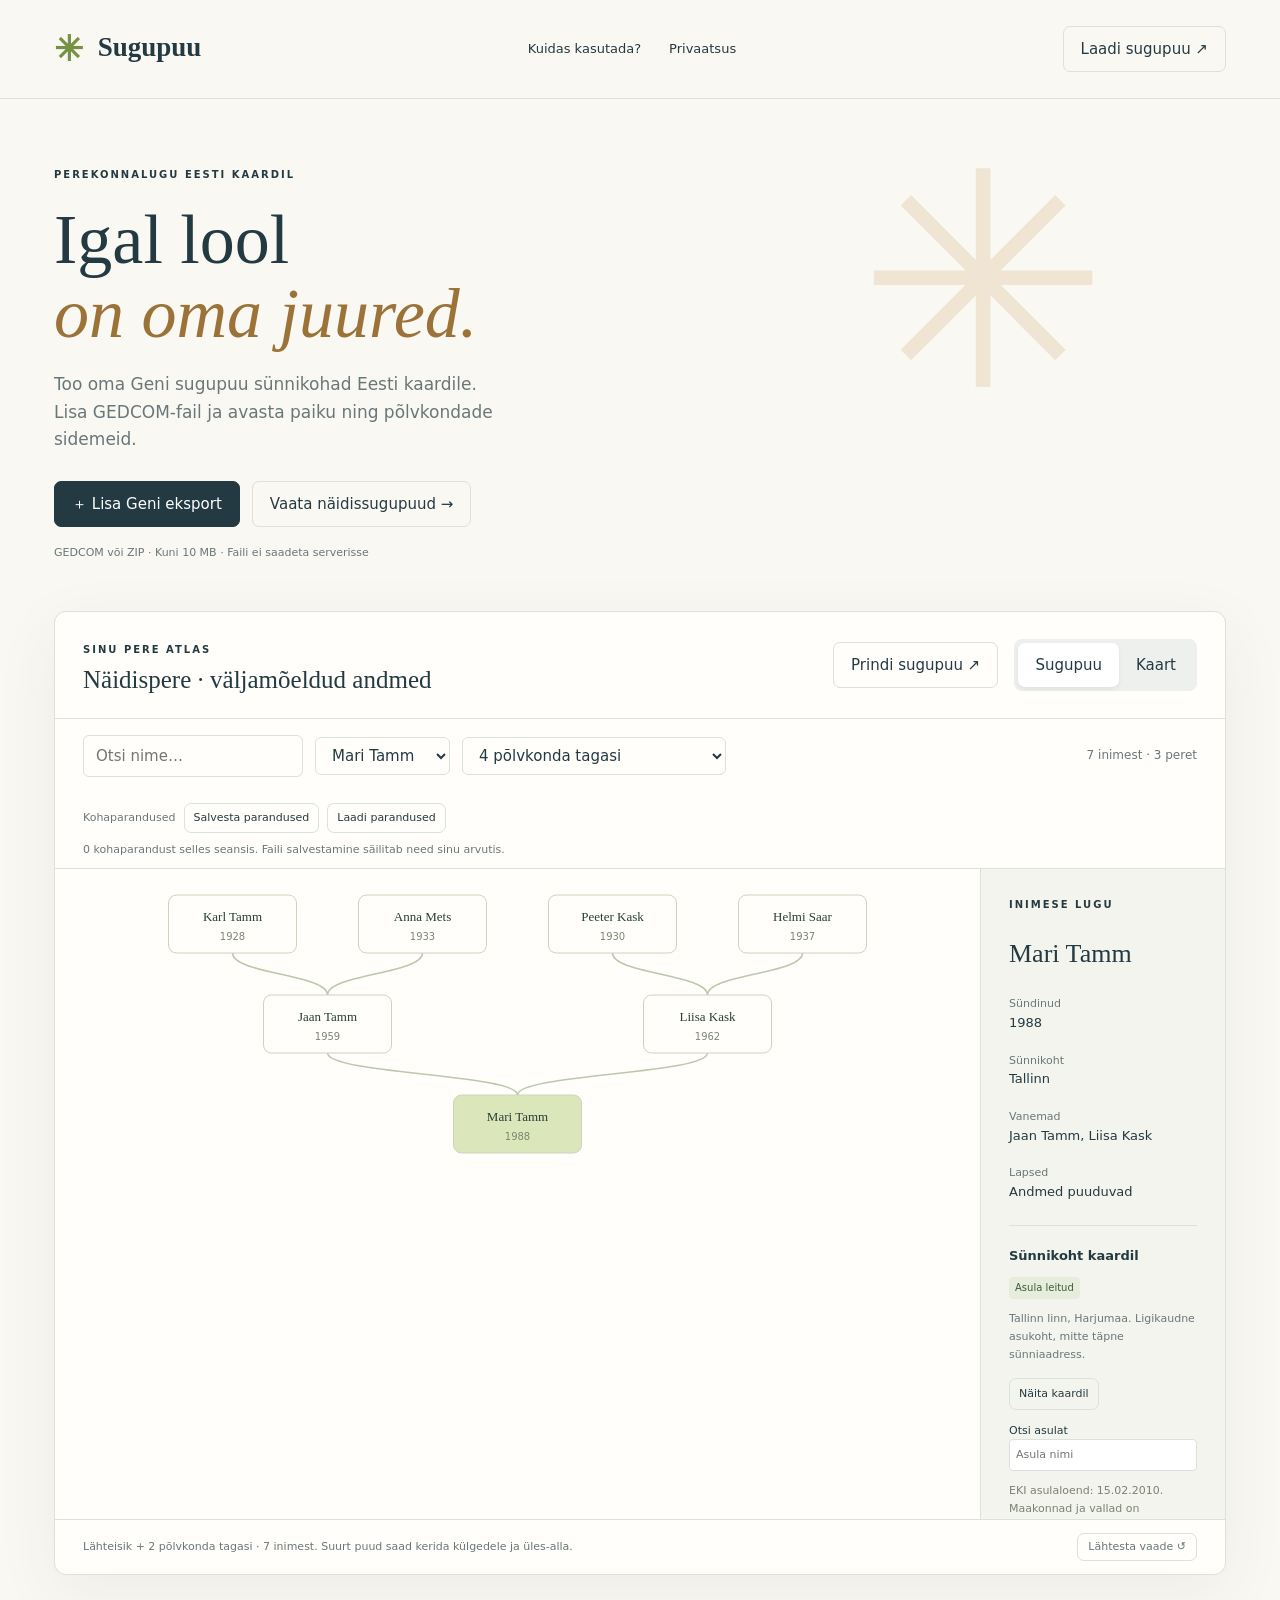
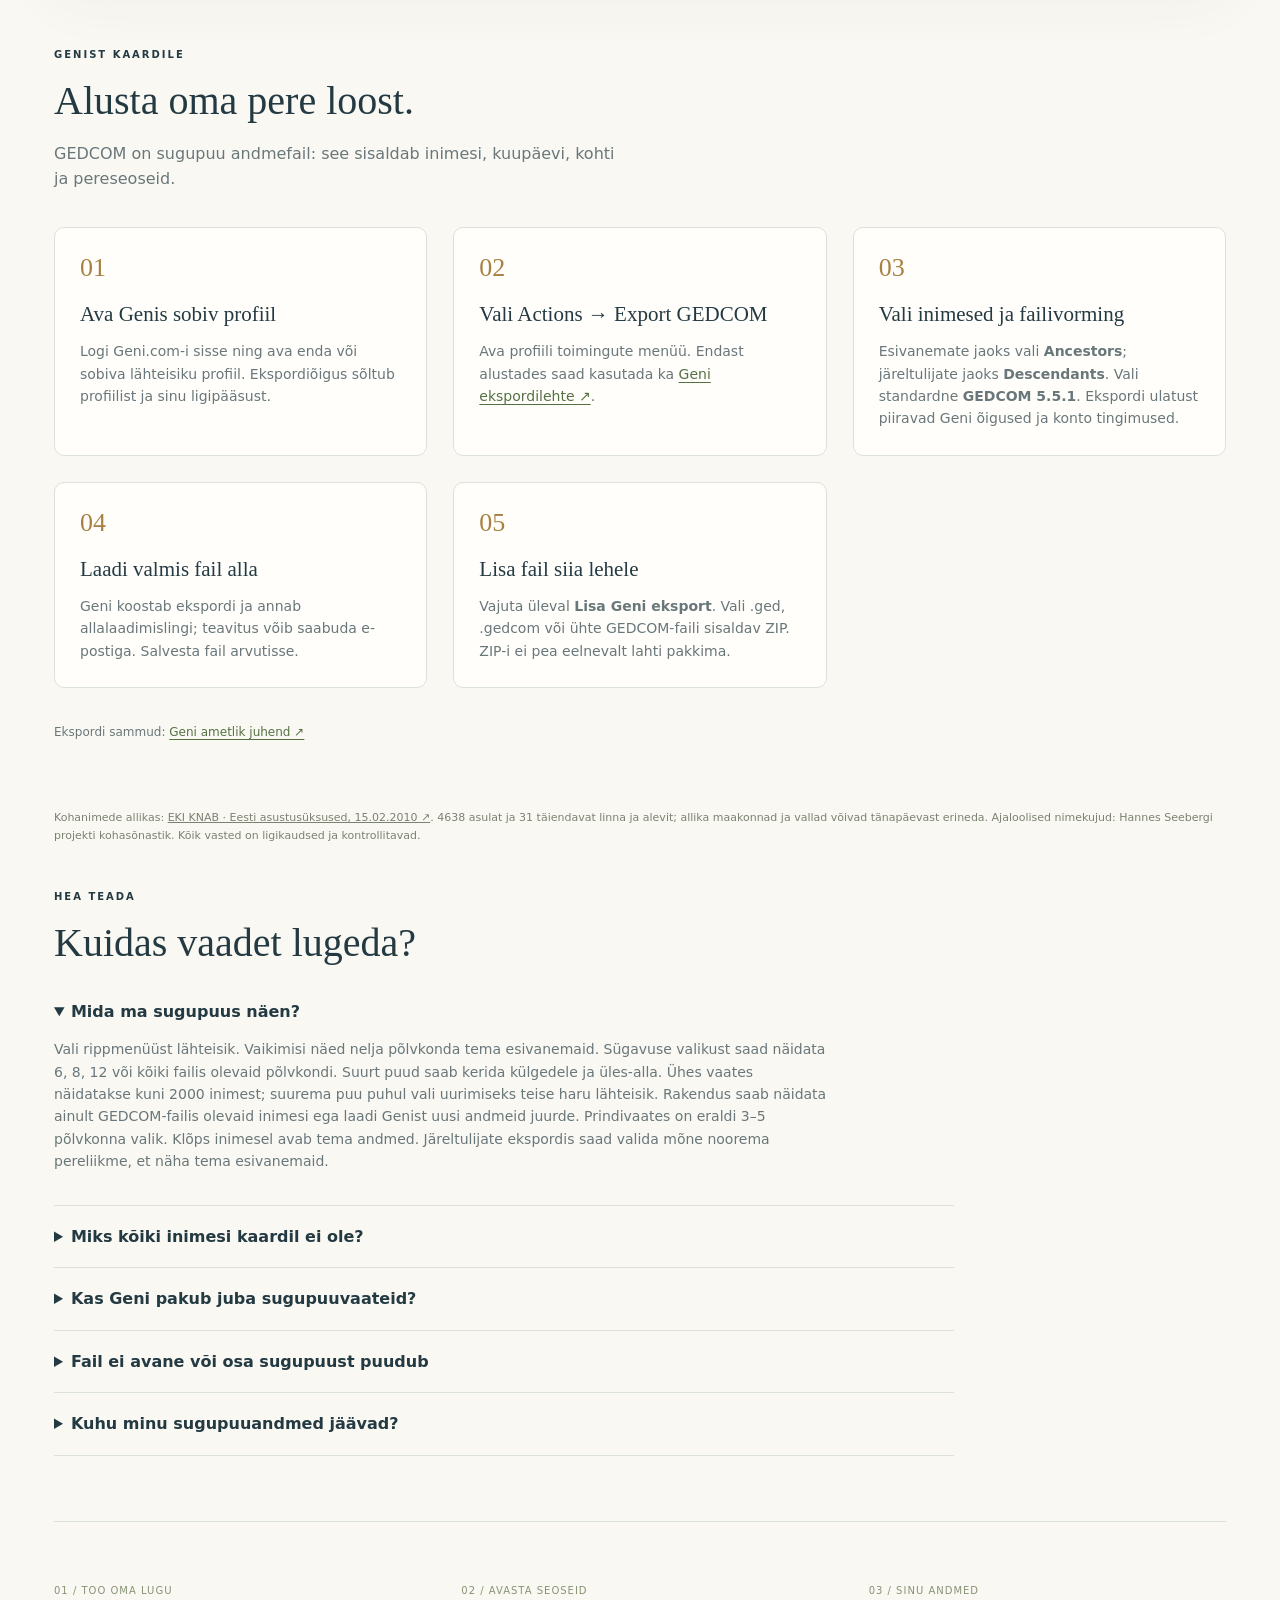
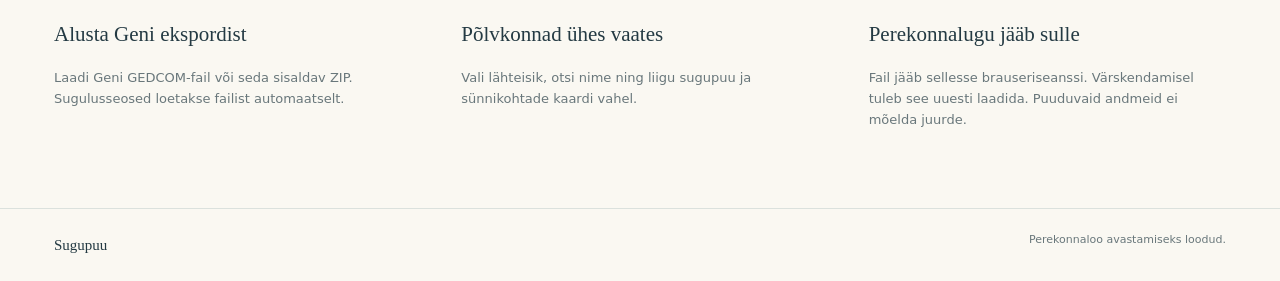
==== commit a200ded0: "Add selectable ancestor depth and scrollable large trees" ====
--- a/docs/index.html
+++ b/docs/index.html
@@ -11,7 +11,9 @@
 .geo-detail{border-top:1px solid var(--line);margin-top:22px;padding-top:12px}.geo-detail h4{font-size:13px;margin:8px 0}.geo-detail p{font-size:11px;line-height:1.6}.geo-detail button{font-size:11px;padding:6px 9px;margin:4px 0}.geo-detail summary{cursor:pointer;font-size:12px;margin:10px 0}.geo-detail label{font-size:11px;display:block;margin-top:8px}.geo-detail input{width:100%;border:1px solid var(--line);border-radius:4px;padding:6px}.missing-person{font-size:11px;padding:4px 8px;margin:4px;border-color:#e1d4bb;text-align:left}#status{max-height:140px;overflow:auto}.canvas aside{overflow:auto;max-height:650px}
 
 .geo-badge{display:inline-block;font-size:10px;line-height:1.4;border-radius:4px;padding:4px 6px;background:#e7eddc;color:#3d5b37}.geo-region{background:#f3e8cb;color:#80602c}.geo-unknown,.geo-ambiguous,.geo-missing{background:#f4e0d6;color:#8a4e37}.geo-candidate{display:block;width:100%;text-align:left;font-size:11px!important;line-height:1.5}.geo-source,.geo-data-note{font-size:11px!important;color:#7a8272}.geo-data-note{margin:20px 0}.geo-data-note a{color:inherit}.correction-tools{padding:10px 28px;border-bottom:1px solid var(--line);display:flex;gap:8px;flex-wrap:wrap;align-items:center}.correction-tools>span{font-size:11px;color:var(--muted)}.correction-tools button{font-size:11px;padding:5px 9px}.correction-tools small{width:100%}#geoCandidates,#geoLookupResults{max-height:240px;overflow:auto}
-</style><body><header><a class="brand" href="."><span>✳</span> Sugupuu</a><nav><a href="#juhend">Kuidas kasutada?</a><a href="#andmed">Privaatsus</a></nav><button id="loadTop">Laadi sugupuu ↗</button></header><main><section class="intro"><div class="eyebrow">PEREKONNALUGU EESTI KAARDIL</div><h1>Igal lool<br><em>on oma juured.</em></h1><p>Too oma Geni sugupuu sünnikohad Eesti kaardile. Lisa GEDCOM-fail ja avasta paiku ning põlvkondade sidemeid.</p><div class="upload"><input type="file" id="file" accept=".ged,.gedcom,.zip" hidden><button class="primary" id="load">＋ Lisa Geni eksport</button><button id="demo">Vaata näidissugupuud →</button></div><small>GEDCOM või ZIP · Kuni 10 MB · Faili ei saadeta serverisse</small></section><section class="workspace"><div class="toolbar"><div><span class="eyebrow">SINU PERE ATLAS</span><h2 id="title">Näidispere sugupuu</h2></div><button id="printOpen" class="print-open">Prindi sugupuu ↗</button><div class="tabs"><button id="treeTab" class="active">Sugupuu</button><button id="mapTab">Kaart</button></div></div><div class="controls"><input id="search" placeholder="Otsi nime…" aria-label="Otsi nime"><select id="root" aria-label="Lähteisik"></select><span id="stats"></span></div><p id="status" role="status"></p><div class="correction-tools"><span>Kohaparandused</span><button id="exportCorrections">Salvesta parandused</button><button id="importCorrections">Laadi parandused</button><input id="correctionFile" type="file" accept=".json,application/json" hidden><small id="correctionStatus" role="status"></small></div><div class="canvas"><svg id="view" role="img" aria-label="Sugupuu visualiseering"></svg><aside id="detail"><div class="eyebrow">LÄHEMALT</div><h3>Vali inimene</h3><p>Klõpsa sugupuus kaardil, et näha inimese andmeid ja peresidemeid.</p></aside></div><div class="foot"><span id="legend">Jooned ühendavad vanemaid ja lapsi.</span><button id="reset">Lähtesta vaade ↺</button></div></section><section class="guide" id="juhend"><div class="guide-head"><div class="eyebrow">GENIST KAARDILE</div><h2>Alusta oma pere loost.</h2><p>GEDCOM on sugupuu andmefail: see sisaldab inimesi, kuupäevi, kohti ja pereseoseid.</p></div><ol class="steps"><li><h3>Ava Genis sobiv profiil</h3><p>Logi Geni.com-i sisse ning ava enda või sobiva lähteisiku profiil. Ekspordiõigus sõltub profiilist ja sinu ligipääsust.</p></li><li><h3>Vali Actions → Export GEDCOM</h3><p>Ava profiili toimingute menüü. Endast alustades saad kasutada ka <a href="https://www.geni.com/gedcom/export" target="_blank" rel="noopener noreferrer">Geni ekspordilehte ↗</a>.</p></li><li><h3>Vali inimesed ja failivorming</h3><p>Esivanemate jaoks vali <strong>Ancestors</strong>; järeltulijate jaoks <strong>Descendants</strong>. Vali standardne <strong>GEDCOM 5.5.1</strong>. Ekspordi ulatust piiravad Geni õigused ja konto tingimused.</p></li><li><h3>Laadi valmis fail alla</h3><p>Geni koostab ekspordi ja annab allalaadimislingi; teavitus võib saabuda e-postiga. Salvesta fail arvutisse.</p></li><li><h3>Lisa fail siia lehele</h3><p>Vajuta üleval <strong>Lisa Geni eksport</strong>. Vali .ged, .gedcom või ühte GEDCOM-faili sisaldav ZIP. ZIP-i ei pea eelnevalt lahti pakkima.</p></li></ol><p class="source">Ekspordi sammud: <a href="https://help.geni.com/hc/en-us/articles/229705167-How-can-I-export-my-GEDCOM" target="_blank" rel="noopener noreferrer">Geni ametlik juhend ↗</a></p></section><p class="geo-data-note">Kohanimede allikas: <a href="https://arhiiv.eki.ee/knn/amas_aj.htm" target="_blank" rel="noopener noreferrer">EKI KNAB · Eesti asustusüksused, 15.02.2010 ↗</a>. 4638 asulat ja 31 täiendavat linna ja alevit; allika maakonnad ja vallad võivad tänapäevast erineda. Ajaloolised nimekujud: Hannes Seebergi projekti kohasõnastik. Kõik vasted on ligikaudsed ja kontrollitavad.</p><section class="faq"><div class="eyebrow">HEA TEADA</div><h2>Kuidas vaadet lugeda?</h2><details open><summary>Mida ma sugupuus näen?</summary><p>Vali rippmenüüst lähteisik. Vaates on tema ja kuni neli põlvkonda tema esivanemaid, kui need leiduvad failis. Klõps inimesel avab tema andmed. Järeltulijate ekspordis saad valida mõne noorema pereliikme, et näha tema esivanemaid.</p></details><details><summary>Miks kõiki inimesi kaardil ei ole?</summary><p>Kaart kasutab EKI 2010. aasta loendist 4638 Eesti asulat, 31 täiendavat linna ja alevit ning ajalooliste nimede sõnastikku. Piirkonnad on allika ajastust. Sama nimega asulaid eristatakse aadressis oleva valla või maakonna järgi; ebaselge vaste puhul tuleb koht ise valida. Sünnikoht võib failist puududa või olla sõnastikule tundmatu. Kaardi kohal kuvatakse tuvastamata inimeste nimekiri. Klõpsa nimel ja ava „Määra või paranda asukoht”, et lisada teadaolevad koordinaadid. Parandus kehtib selles brauseriseansis. Selle säilitamiseks vajuta „Salvesta parandused” ja lisa saadud JSON-fail järgmisel korral nupuga „Laadi parandused”. See fail sisaldab kohatekste ja koordinaate; hoia seda nagu oma sugupuuandmeid. Neile ei määrata väljamõeldud koordinaate; kaardipunktid tähistavad ligikaudseid asulakeskusi.</p></details><details><summary>Kas Geni pakub juba sugupuuvaateid?</summary><p>Jah. Geni võimaldab sugupuud vaadata ja hallata ning pakub ka kaardifunktsiooni. See leht on eraldiseisev ekspordifaili vaatur: saad uurida sünnikohti Eesti kaardil ning avada lihtsa esivanemate vaate ilma Geni kontoga ühendust loomata. Genis tehtud muudatuste nägemiseks ekspordi ja lisa uus fail.</p></details><details><summary>Fail ei avane või osa sugupuust puudub</summary><p>Kasuta GEDCOM-eksporti, mitte PDF-i ega kopeeritud aruannet. Faili ülempiir on 10 MB. ZIP peab sisaldama täpselt ühte .ged või .gedcom faili. Kui ZIP ei avane, paki see arvutis lahti ja vali .ged-fail. Geni ekspordipiirangud võivad tähendada, et kõiki sugulasi ei ole failis.</p></details><details id="andmed"><summary>Kuhu minu sugupuuandmed jäävad?</summary><p>Faili loetakse ainult selle lehe mälus sinu brauseris. Rakendus ei saada GEDCOM-i serverisse ega salvesta seda küpsistesse või brauseri püsimällu. Lehe värskendamisel tuleb fail uuesti valida. Ekspordifail ise jääb sinu arvutisse sinna, kuhu selle salvestasid. GitHub majutab veebilehte; lehe külastusele kehtivad GitHubi tavapärased logimisreeglid.</p></details></section><section class="notes"><div><span>01 / TOO OMA LUGU</span><h3>Alusta Geni ekspordist</h3><p>Laadi Geni GEDCOM-fail või seda sisaldav ZIP. Sugulusseosed loetakse failist automaatselt.</p></div><div><span>02 / AVASTA SEOSEID</span><h3>Põlvkonnad ühes vaates</h3><p>Vali lähteisik, otsi nime ning liigu sugupuu ja sünnikohtade kaardi vahel.</p></div><div><span>03 / SINU ANDMED</span><h3>Perekonnalugu jääb sulle</h3><p>Fail jääb sellesse brauseriseanssi. Värskendamisel tuleb see uuesti laadida. Puuduvaid andmeid ei mõelda juurde.</p></div></section><section id="printDialog" hidden aria-label="Prinditav sugupuu"><div class="print-tools"><div><h2>Sugupuu paberil</h2><p>Vali põlvkonnad ja paber. Prindiaknas saad valida „Salvesta PDF-ina”.</p></div><label>Põlvkondi <select id="printGenerations"><option value="3">3</option><option value="4" selected>4</option><option value="5">5</option></select></label><label>Paber <select id="printPaper"><option value="A4">A4 · horisontaalne</option><option value="A3" selected>A3 · horisontaalne</option></select></label><button id="printNow" class="primary">Prindi / salvesta PDF</button><button id="printClose">Sulge</button></div><p class="print-tip">Eelvaade näitab valitud lähteisiku esivanemaid. Suurema puu jaoks vali A3 või vähem põlvkondi. Prindiaknas kasuta horisontaalpaigutust, mahutamist lehele ja lülita brauseri päised-jalused välja. Paberit saab prindiaknas muuta.</p><article id="printSheet"></article></section></main><footer>Sugupuu <span>Perekonnaloo avastamiseks loodud.</span></footer><script>const $=id=>document.getElementById(id);let people=[],families=[],mode='tree',selected='',source='demo';const esc=s=>String(s??'').replace(/[&<>"']/g,c=>({'&':'&amp;','<':'&lt;','>':'&gt;','"':'&quot;',"'":'&#39;'}[c]));
+
+.graph-scroll{flex:1;min-width:0;max-height:650px;overflow:auto;overscroll-behavior:contain}.graph-scroll>svg{display:block}.controls{flex-wrap:wrap}.controls #treeDepth{max-width:270px}.canvas aside{max-height:650px}@media(max-width:750px){.graph-scroll{width:100%;max-height:520px}.controls #treeDepth{width:100%;max-width:100%}}
+</style><body><header><a class="brand" href="."><span>✳</span> Sugupuu</a><nav><a href="#juhend">Kuidas kasutada?</a><a href="#andmed">Privaatsus</a></nav><button id="loadTop">Laadi sugupuu ↗</button></header><main><section class="intro"><div class="eyebrow">PEREKONNALUGU EESTI KAARDIL</div><h1>Igal lool<br><em>on oma juured.</em></h1><p>Too oma Geni sugupuu sünnikohad Eesti kaardile. Lisa GEDCOM-fail ja avasta paiku ning põlvkondade sidemeid.</p><div class="upload"><input type="file" id="file" accept=".ged,.gedcom,.zip" hidden><button class="primary" id="load">＋ Lisa Geni eksport</button><button id="demo">Vaata näidissugupuud →</button></div><small>GEDCOM või ZIP · Kuni 10 MB · Faili ei saadeta serverisse</small></section><section class="workspace"><div class="toolbar"><div><span class="eyebrow">SINU PERE ATLAS</span><h2 id="title">Näidispere sugupuu</h2></div><button id="printOpen" class="print-open">Prindi sugupuu ↗</button><div class="tabs"><button id="treeTab" class="active">Sugupuu</button><button id="mapTab">Kaart</button></div></div><div class="controls"><input id="search" placeholder="Otsi nime…" aria-label="Otsi nime"><select id="root" aria-label="Lähteisik"></select><select id="treeDepth" aria-label="Sugupuu sügavus"><option value="5">4 põlvkonda tagasi</option><option value="7">6 põlvkonda tagasi</option><option value="9">8 põlvkonda tagasi</option><option value="13">12 põlvkonda tagasi</option><option value="0">Kõik failis olevad põlvkonnad</option></select><span id="stats"></span></div><p id="status" role="status"></p><div class="correction-tools"><span>Kohaparandused</span><button id="exportCorrections">Salvesta parandused</button><button id="importCorrections">Laadi parandused</button><input id="correctionFile" type="file" accept=".json,application/json" hidden><small id="correctionStatus" role="status"></small></div><div class="canvas"><div id="graphScroll" class="graph-scroll"><svg id="view" role="img" aria-label="Sugupuu visualiseering"></svg></div><aside id="detail"><div class="eyebrow">LÄHEMALT</div><h3>Vali inimene</h3><p>Klõpsa sugupuus kaardil, et näha inimese andmeid ja peresidemeid.</p></aside></div><div class="foot"><span id="legend">Jooned ühendavad vanemaid ja lapsi.</span><button id="reset">Lähtesta vaade ↺</button></div></section><section class="guide" id="juhend"><div class="guide-head"><div class="eyebrow">GENIST KAARDILE</div><h2>Alusta oma pere loost.</h2><p>GEDCOM on sugupuu andmefail: see sisaldab inimesi, kuupäevi, kohti ja pereseoseid.</p></div><ol class="steps"><li><h3>Ava Genis sobiv profiil</h3><p>Logi Geni.com-i sisse ning ava enda või sobiva lähteisiku profiil. Ekspordiõigus sõltub profiilist ja sinu ligipääsust.</p></li><li><h3>Vali Actions → Export GEDCOM</h3><p>Ava profiili toimingute menüü. Endast alustades saad kasutada ka <a href="https://www.geni.com/gedcom/export" target="_blank" rel="noopener noreferrer">Geni ekspordilehte ↗</a>.</p></li><li><h3>Vali inimesed ja failivorming</h3><p>Esivanemate jaoks vali <strong>Ancestors</strong>; järeltulijate jaoks <strong>Descendants</strong>. Vali standardne <strong>GEDCOM 5.5.1</strong>. Ekspordi ulatust piiravad Geni õigused ja konto tingimused.</p></li><li><h3>Laadi valmis fail alla</h3><p>Geni koostab ekspordi ja annab allalaadimislingi; teavitus võib saabuda e-postiga. Salvesta fail arvutisse.</p></li><li><h3>Lisa fail siia lehele</h3><p>Vajuta üleval <strong>Lisa Geni eksport</strong>. Vali .ged, .gedcom või ühte GEDCOM-faili sisaldav ZIP. ZIP-i ei pea eelnevalt lahti pakkima.</p></li></ol><p class="source">Ekspordi sammud: <a href="https://help.geni.com/hc/en-us/articles/229705167-How-can-I-export-my-GEDCOM" target="_blank" rel="noopener noreferrer">Geni ametlik juhend ↗</a></p></section><p class="geo-data-note">Kohanimede allikas: <a href="https://arhiiv.eki.ee/knn/amas_aj.htm" target="_blank" rel="noopener noreferrer">EKI KNAB · Eesti asustusüksused, 15.02.2010 ↗</a>. 4638 asulat ja 31 täiendavat linna ja alevit; allika maakonnad ja vallad võivad tänapäevast erineda. Ajaloolised nimekujud: Hannes Seebergi projekti kohasõnastik. Kõik vasted on ligikaudsed ja kontrollitavad.</p><section class="faq"><div class="eyebrow">HEA TEADA</div><h2>Kuidas vaadet lugeda?</h2><details open><summary>Mida ma sugupuus näen?</summary><p>Vali rippmenüüst lähteisik. Vaikimisi näed nelja põlvkonda tema esivanemaid. Sügavuse valikust saad näidata 6, 8, 12 või kõiki failis olevaid põlvkondi. Suurt puud saab kerida külgedele ja üles-alla. Ühes vaates näidatakse kuni 2000 inimest; suurema puu puhul vali uurimiseks teise haru lähteisik. Rakendus saab näidata ainult GEDCOM-failis olevaid inimesi ega laadi Genist uusi andmeid juurde. Prindivaates on eraldi 3–5 põlvkonna valik. Klõps inimesel avab tema andmed. Järeltulijate ekspordis saad valida mõne noorema pereliikme, et näha tema esivanemaid.</p></details><details><summary>Miks kõiki inimesi kaardil ei ole?</summary><p>Kaart kasutab EKI 2010. aasta loendist 4638 Eesti asulat, 31 täiendavat linna ja alevit ning ajalooliste nimede sõnastikku. Piirkonnad on allika ajastust. Sama nimega asulaid eristatakse aadressis oleva valla või maakonna järgi; ebaselge vaste puhul tuleb koht ise valida. Sünnikoht võib failist puududa või olla sõnastikule tundmatu. Kaardi kohal kuvatakse tuvastamata inimeste nimekiri. Klõpsa nimel ja ava „Määra või paranda asukoht”, et lisada teadaolevad koordinaadid. Parandus kehtib selles brauseriseansis. Selle säilitamiseks vajuta „Salvesta parandused” ja lisa saadud JSON-fail järgmisel korral nupuga „Laadi parandused”. See fail sisaldab kohatekste ja koordinaate; hoia seda nagu oma sugupuuandmeid. Neile ei määrata väljamõeldud koordinaate; kaardipunktid tähistavad ligikaudseid asulakeskusi.</p></details><details><summary>Kas Geni pakub juba sugupuuvaateid?</summary><p>Jah. Geni võimaldab sugupuud vaadata ja hallata ning pakub ka kaardifunktsiooni. See leht on eraldiseisev ekspordifaili vaatur: saad uurida sünnikohti Eesti kaardil ning avada lihtsa esivanemate vaate ilma Geni kontoga ühendust loomata. Genis tehtud muudatuste nägemiseks ekspordi ja lisa uus fail.</p></details><details><summary>Fail ei avane või osa sugupuust puudub</summary><p>Kasuta GEDCOM-eksporti, mitte PDF-i ega kopeeritud aruannet. Faili ülempiir on 10 MB. ZIP peab sisaldama täpselt ühte .ged või .gedcom faili. Kui ZIP ei avane, paki see arvutis lahti ja vali .ged-fail. Geni ekspordipiirangud võivad tähendada, et kõiki sugulasi ei ole failis.</p></details><details id="andmed"><summary>Kuhu minu sugupuuandmed jäävad?</summary><p>Faili loetakse ainult selle lehe mälus sinu brauseris. Rakendus ei saada GEDCOM-i serverisse ega salvesta seda küpsistesse või brauseri püsimällu. Lehe värskendamisel tuleb fail uuesti valida. Ekspordifail ise jääb sinu arvutisse sinna, kuhu selle salvestasid. GitHub majutab veebilehte; lehe külastusele kehtivad GitHubi tavapärased logimisreeglid.</p></details></section><section class="notes"><div><span>01 / TOO OMA LUGU</span><h3>Alusta Geni ekspordist</h3><p>Laadi Geni GEDCOM-fail või seda sisaldav ZIP. Sugulusseosed loetakse failist automaatselt.</p></div><div><span>02 / AVASTA SEOSEID</span><h3>Põlvkonnad ühes vaates</h3><p>Vali lähteisik, otsi nime ning liigu sugupuu ja sünnikohtade kaardi vahel.</p></div><div><span>03 / SINU ANDMED</span><h3>Perekonnalugu jääb sulle</h3><p>Fail jääb sellesse brauseriseanssi. Värskendamisel tuleb see uuesti laadida. Puuduvaid andmeid ei mõelda juurde.</p></div></section><section id="printDialog" hidden aria-label="Prinditav sugupuu"><div class="print-tools"><div><h2>Sugupuu paberil</h2><p>Vali põlvkonnad ja paber. Prindiaknas saad valida „Salvesta PDF-ina”.</p></div><label>Põlvkondi <select id="printGenerations"><option value="3">3</option><option value="4" selected>4</option><option value="5">5</option></select></label><label>Paber <select id="printPaper"><option value="A4">A4 · horisontaalne</option><option value="A3" selected>A3 · horisontaalne</option></select></label><button id="printNow" class="primary">Prindi / salvesta PDF</button><button id="printClose">Sulge</button></div><p class="print-tip">Eelvaade näitab valitud lähteisiku esivanemaid. Suurema puu jaoks vali A3 või vähem põlvkondi. Prindiaknas kasuta horisontaalpaigutust, mahutamist lehele ja lülita brauseri päised-jalused välja. Paberit saab prindiaknas muuta.</p><article id="printSheet"></article></section></main><footer>Sugupuu <span>Perekonnaloo avastamiseks loodud.</span></footer><script>const $=id=>document.getElementById(id);let people=[],families=[],mode='tree',selected='',source='demo';const esc=s=>String(s??'').replace(/[&<>"']/g,c=>({'&':'&amp;','<':'&lt;','>':'&gt;','"':'&quot;',"'":'&#39;'}[c]));
 function parseGed(text){const records=[];let stack=[];for(const line of text.replace(/^\uFEFF/,'').split(/\r?\n/)){const m=line.match(/^(\d+)\s+(?:(@[^@]+@)\s+)?(\S+)(?:\s+(.*))?$/);if(!m)continue;const level=+m[1],r={tag:m[3],id:m[2],value:m[4]||'',children:[]};if(level===0){records.push(r);stack=[r]}else if(stack[level-1]){stack[level-1].children.push(r);stack[level]=r;stack.length=level+1}}const get=(r,t)=>r.children.find(c=>c.tag===t);const val=(r,t)=>get(r,t)?.value||'';const ps=records.filter(r=>r.tag==='INDI').map(r=>{const birth=get(r,'BIRT'),death=get(r,'DEAT');return{id:r.id,name:val(r,'NAME').replaceAll('/','').trim()||'Nimi puudub',sex:val(r,'SEX'),birth:birth?val(birth,'DATE'):'',place:birth?val(birth,'PLAC'):'',death:death?val(death,'DATE'):''}});const fs=records.filter(r=>r.tag==='FAM').map(r=>({parents:r.children.filter(c=>['HUSB','WIFE'].includes(c.tag)).map(c=>c.value),children:r.children.filter(c=>c.tag==='CHIL').map(c=>c.value)}));return{people:ps,families:fs}}
 const demoText=`0 HEAD
 1 CHAR UTF-8
@@ -90,9 +92,9 @@
 function correctionDocument(){return{format:'sugupuu-places',version:1,places:[...geoOverrides].map(([place,v])=>({place,lat:(Array.isArray(v)?v:v.coords)[0],lon:(Array.isArray(v)?v:v.coords)[1],label:Array.isArray(v)?'Kasutaja määratud koht':v.label}))}}
 function importPlaceCorrections(data){if(!data||data.format!=='sugupuu-places'||data.version!==1||!Array.isArray(data.places)||data.places.length>5000)throw Error('See ei ole toetatud kohaparanduste fail.');const rows=data.places.map(p=>{if(!p||typeof p.place!=='string'||!p.place.trim()||p.place.length>1000||typeof p.label!=='string'||!p.label.trim()||p.label.length>1000||!Number.isFinite(p.lat)||!Number.isFinite(p.lon)||p.lat<57||p.lat>60.5||p.lon<21||p.lon>29)throw Error('Failis on vigane kohaparandus. Ühtegi parandust ei lisatud.');return p});for(const p of rows)setPlaceCorrection(p.place,[p.lat,p.lon],p.label);return rows.length}
 
-function render(){const svg=$('view'),q=$('search').value.toLocaleLowerCase('et');$('treeTab').classList.toggle('active',mode==='tree');$('mapTab').classList.toggle('active',mode==='map');svg.setAttribute('viewBox','0 0 900 490');let html='';if(mode==='tree'){const root=$('root').value||people[0]?.id,levels=[[root]],seen=new Set([root]);for(let g=1;g<5;g++){const next=[...new Set(levels[g-1].flatMap(parents))].filter(id=>!seen.has(id));if(!next.length)break;next.forEach(id=>seen.add(id));levels.push(next)}const pos=new Map;levels.forEach((ids,g)=>ids.forEach((id,i)=>pos.set(id,[450+(i-(ids.length-1)/2)*Math.max(135,760/Math.max(ids.length,1)),425-g*92])));let minX=Math.min(...[...pos.values()].map(p=>p[0]))-70,maxX=Math.max(...[...pos.values()].map(p=>p[0]))+70;svg.setAttribute('viewBox',`${Math.min(0,minX)} 0 ${Math.max(900,maxX-minX+30)} 490`);for(const[id,[x,y]]of pos)for(const parent of parents(id)){if(!pos.has(parent))continue;const[px,py]=pos.get(parent);html+=`<path class="link" data-child="${esc(id)}" data-parent="${esc(parent)}" d="M${x},${y-29} C${x},${(y+py)/2} ${px},${(y+py)/2} ${px},${py+29}" stroke-linecap="round"><title>${esc(person(parent).name)} → ${esc(person(id).name)}</title></path>`}for(const[id,[x,y]]of pos){const p=person(id),dim=q&&!p.name.toLocaleLowerCase('et').includes(q);html+=`<g class="person" data-id="${esc(id)}" tabindex="0" role="button" aria-label="${esc(p.name)}" opacity="${dim?.2:1}" transform="translate(${x},${y})"><rect x="-64" y="-29" width="128" height="58" rx="8" fill="${id===root?'#dbe7ba':'#fffefa'}" stroke="#cad5bf"/><text text-anchor="middle" y="-3" fill="#263f37" font-family="Georgia" font-size="13">${esc(p.name.length>19?p.name.slice(0,18)+'…':p.name)}</text><text text-anchor="middle" y="16" fill="#7b8575" font-size="10">${esc(p.birth||'Sünniaeg teadmata')}</text></g>`}$('legend').textContent=`Lähteisik ja kuni 4 põlvkonda esivanemaid · ${pos.size} inimest. Teise haru jaoks vali lähteisik.`;$('status').textContent=q?`${people.filter(p=>p.name.toLocaleLowerCase('et').includes(q)).length} nimevastet kogu failis. Teised harud avad lähteisiku valikust.`:'';}else{const xy=(lat,lon)=>[(lon-21.5)*110+75,(59.8-lat)*175+30];if(mapData){for(const ring of mapData.land||[])html+=`<path d="${ring.map(([lon,lat],i)=>(i?'L':'M')+xy(lat,lon).join(',')).join(' ')}Z" fill="#e4ead8" stroke="#c2ceb5"/>`;for(const ring of mapData.lakes||[])html+=`<path d="${ring.map(([lon,lat],i)=>(i?'L':'M')+xy(lat,lon).join(',')).join(' ')}Z" fill="#f6f8ef"/>`}for(const name of ['Tallinn','Tartu','Pärnu','Kuressaare','Narva']){const ref=places[geoNorm(name)];if(!ref)continue;const [x,y]=xy(...ref);html+=`<text x="${x+8}" y="${y-8}" fill="#929d87" font-size="11">${name}</text>`}const unknown=[],groups=new Map;for(const p of people){const loc=locate(p.place);if(!loc){unknown.push(p);continue}if(q&&!p.name.toLocaleLowerCase('et').includes(q))continue;const key=loc.join(',');if(!groups.has(key))groups.set(key,[]);groups.get(key).push(p)}for(const[key,ps]of groups){const base=xy(...key.split(',').map(Number));ps.forEach((p,i)=>{const a=i*2.4,r=ps.length>1?6+5*Math.sqrt(i):0,x=base[0]+Math.cos(a)*r,y=base[1]+Math.sin(a)*r;html+=`<g class="person" data-id="${esc(p.id)}" tabindex="0" role="button" aria-label="${esc(p.name)}"><title>${esc(p.name+' · '+p.place)}</title><circle cx="${x}" cy="${y}" r="6" fill="${p.id===selected?'#bd7840':'#607e43'}" stroke="white" stroke-width="2"/></g>`})}$('legend').textContent='Kohanimede ligikaudsed keskpunktid · piirkonnanime vaste võib olla ebatäpne · kattuvad punktid on nihutatud.';$('status').textContent=`${people.length-unknown.length}/${people.length} inimest kaardil. ${unknown.length?'Sünnikoht puudub või ei ole sõnastikus: '+[...new Set(unknown.map(p=>p.place||'teadmata'))].join('; '):''}`;if(unknown.length){$('status').innerHTML='<strong>'+String(people.length-unknown.length)+'/'+people.length+' inimest kaardil.</strong> '+unknown.length+' inimesel sünnikoht puudub või on tuvastamata. Vali nimi, et näha põhjust või määrata koordinaadid: '+unknown.map(p=>'<button class="missing-person" data-missing="'+esc(p.id)+'">'+esc(p.name)+' · '+esc(p.place||'Sünnikoht puudub')+'</button>').join(' ');$('status').querySelectorAll('[data-missing]').forEach(b=>b.onclick=()=>detail(b.dataset.missing))}}svg.innerHTML=html;svg.querySelectorAll('[data-id]').forEach(el=>{el.onclick=()=>detail(el.dataset.id);el.onkeydown=e=>{if(e.key==='Enter'||e.key===' '){e.preventDefault();detail(el.dataset.id)}}})}
+function render(){const svg=$('view'),q=$('search').value.toLocaleLowerCase('et');$('treeTab').classList.toggle('active',mode==='tree');$('mapTab').classList.toggle('active',mode==='map');svg.setAttribute('viewBox','0 0 900 490');let html='';if(mode==='tree'){const root=$('root').value||people[0]?.id,levels=[[root]],seen=new Set([root]);const depthLimit=Number($('treeDepth').value||5)||people.length;let treeTruncated=false;for(let g=1;g<depthLimit;g++){let next=[...new Set(levels[g-1].flatMap(parents))].filter(id=>!seen.has(id));if(!next.length)break;const remaining=2000-seen.size;if(remaining<=0){treeTruncated=true;break}if(next.length>remaining){next=next.slice(0,remaining);treeTruncated=true}next.forEach(id=>seen.add(id));levels.push(next);if(treeTruncated)break}const pos=new Map;levels.forEach((ids,g)=>ids.forEach((id,i)=>pos.set(id,[450+(i-(ids.length-1)/2)*Math.max(135,760/Math.max(ids.length,1)),(levels.length-1-g)*100+55])));let minX=Math.min(...[...pos.values()].map(p=>p[0]))-70,maxX=Math.max(...[...pos.values()].map(p=>p[0]))+70;const treeWidth=Math.max(900,maxX-minX+30),treeHeight=Math.max(490,levels.length*100+10);svg.setAttribute('viewBox',`${Math.min(0,minX)} 0 ${treeWidth} ${treeHeight}`);svg.style.minWidth=treeWidth+'px';svg.style.height=treeHeight+'px';$('treeDepth').disabled=false;for(const[id,[x,y]]of pos)for(const parent of parents(id)){if(!pos.has(parent))continue;const[px,py]=pos.get(parent);html+=`<path class="link" data-child="${esc(id)}" data-parent="${esc(parent)}" d="M${x},${y-29} C${x},${(y+py)/2} ${px},${(y+py)/2} ${px},${py+29}" stroke-linecap="round"><title>${esc(person(parent).name)} → ${esc(person(id).name)}</title></path>`}for(const[id,[x,y]]of pos){const p=person(id),dim=q&&!p.name.toLocaleLowerCase('et').includes(q);html+=`<g class="person" data-id="${esc(id)}" tabindex="0" role="button" aria-label="${esc(p.name)}" opacity="${dim?.2:1}" transform="translate(${x},${y})"><rect x="-64" y="-29" width="128" height="58" rx="8" fill="${id===root?'#dbe7ba':'#fffefa'}" stroke="#cad5bf"/><text text-anchor="middle" y="-3" fill="#263f37" font-family="Georgia" font-size="13">${esc(p.name.length>19?p.name.slice(0,18)+'…':p.name)}</text><text text-anchor="middle" y="16" fill="#7b8575" font-size="10">${esc(p.birth||'Sünniaeg teadmata')}</text></g>`}$('legend').textContent=`Lähteisik + ${levels.length-1} põlvkonda tagasi · ${pos.size} inimest. Suurt puud saad kerida külgedele ja üles-alla.${treeTruncated?' Kuvatud on kuni 2000 inimest; vali lähteisikuks mõne haru esivanem.':''}`;$('status').textContent=q?`${people.filter(p=>p.name.toLocaleLowerCase('et').includes(q)).length} nimevastet kogu failis. Teised harud avad lähteisiku valikust.`:'';}else{svg.style.minWidth='0';svg.style.height='490px';$('treeDepth').disabled=true;const xy=(lat,lon)=>[(lon-21.5)*110+75,(59.8-lat)*175+30];if(mapData){for(const ring of mapData.land||[])html+=`<path d="${ring.map(([lon,lat],i)=>(i?'L':'M')+xy(lat,lon).join(',')).join(' ')}Z" fill="#e4ead8" stroke="#c2ceb5"/>`;for(const ring of mapData.lakes||[])html+=`<path d="${ring.map(([lon,lat],i)=>(i?'L':'M')+xy(lat,lon).join(',')).join(' ')}Z" fill="#f6f8ef"/>`}for(const name of ['Tallinn','Tartu','Pärnu','Kuressaare','Narva']){const ref=places[geoNorm(name)];if(!ref)continue;const [x,y]=xy(...ref);html+=`<text x="${x+8}" y="${y-8}" fill="#929d87" font-size="11">${name}</text>`}const unknown=[],groups=new Map;for(const p of people){const loc=locate(p.place);if(!loc){unknown.push(p);continue}if(q&&!p.name.toLocaleLowerCase('et').includes(q))continue;const key=loc.join(',');if(!groups.has(key))groups.set(key,[]);groups.get(key).push(p)}for(const[key,ps]of groups){const base=xy(...key.split(',').map(Number));ps.forEach((p,i)=>{const a=i*2.4,r=ps.length>1?6+5*Math.sqrt(i):0,x=base[0]+Math.cos(a)*r,y=base[1]+Math.sin(a)*r;html+=`<g class="person" data-id="${esc(p.id)}" tabindex="0" role="button" aria-label="${esc(p.name)}"><title>${esc(p.name+' · '+p.place)}</title><circle cx="${x}" cy="${y}" r="6" fill="${p.id===selected?'#bd7840':'#607e43'}" stroke="white" stroke-width="2"/></g>`})}$('legend').textContent='Kohanimede ligikaudsed keskpunktid · piirkonnanime vaste võib olla ebatäpne · kattuvad punktid on nihutatud.';$('status').textContent=`${people.length-unknown.length}/${people.length} inimest kaardil. ${unknown.length?'Sünnikoht puudub või ei ole sõnastikus: '+[...new Set(unknown.map(p=>p.place||'teadmata'))].join('; '):''}`;if(unknown.length){$('status').innerHTML='<strong>'+String(people.length-unknown.length)+'/'+people.length+' inimest kaardil.</strong> '+unknown.length+' inimesel sünnikoht puudub või on tuvastamata. Vali nimi, et näha põhjust või määrata koordinaadid: '+unknown.map(p=>'<button class="missing-person" data-missing="'+esc(p.id)+'">'+esc(p.name)+' · '+esc(p.place||'Sünnikoht puudub')+'</button>').join(' ');$('status').querySelectorAll('[data-missing]').forEach(b=>b.onclick=()=>detail(b.dataset.missing))}}svg.innerHTML=html;if(mode==='tree'){$('graphScroll').scrollTop=$('graphScroll').scrollHeight;$('graphScroll').scrollLeft=Math.max(0,($('graphScroll').scrollWidth-$('graphScroll').clientWidth)/2)}svg.querySelectorAll('[data-id]').forEach(el=>{el.onclick=()=>detail(el.dataset.id);el.onkeydown=e=>{if(e.key==='Enter'||e.key===' '){e.preventDefault();detail(el.dataset.id)}}})}
 async function unzipGed(buffer){const d=new DataView(buffer);let eoc=-1;for(let i=d.byteLength-22;i>=Math.max(0,d.byteLength-65557);i--)if(d.getUint32(i,true)===0x06054b50){eoc=i;break}if(eoc<0)throw Error('ZIP-faili ei saa lugeda. Proovi lahtipakitud .ged-faili.');const entries=d.getUint16(eoc+10,true);let off=d.getUint32(eoc+16,true),found=[];for(let i=0;i<entries;i++){if(d.getUint32(off,true)!==0x02014b50)throw Error('Vigane ZIP.');const flags=d.getUint16(off+8,true),method=d.getUint16(off+10,true),size=d.getUint32(off+20,true),raw=d.getUint32(off+24,true),nl=d.getUint16(off+28,true),xl=d.getUint16(off+30,true),cl=d.getUint16(off+32,true),local=d.getUint32(off+42,true),name=new TextDecoder().decode(new Uint8Array(buffer,off+46,nl));if(/\.(ged|gedcom)$/i.test(name))found.push({flags,method,size,raw,local});off+=46+nl+xl+cl}if(found.length!==1)throw Error('ZIP peab sisaldama täpselt ühte .ged või .gedcom faili.');const f=found[0];if(f.flags&1)throw Error('Parooliga ZIP pole toetatud.');if(f.raw>10*1024*1024)throw Error('GEDCOM-faili ülempiir on 10 MB.');const start=f.local+30+d.getUint16(f.local+26,true)+d.getUint16(f.local+28,true);const bytes=new Uint8Array(buffer,start,f.size);if(f.method===0)return new TextDecoder().decode(bytes);if(f.method!==8)throw Error('See ZIP-tihendus pole toetatud. Laadi .ged-fail.');const stream=new Blob([bytes]).stream().pipeThrough(new DecompressionStream('deflate-raw'));const reader=stream.getReader();let chunks=[],length=0;while(true){const {done,value}=await reader.read();if(done)break;length+=value.length;if(length>10*1024*1024){await reader.cancel();throw Error('Lahtipakitud fail ületab 10 MB.')}chunks.push(value)}return new Blob(chunks).text()}
-$('load').onclick=$('loadTop').onclick=()=>$('file').click();$('file').onchange=async e=>{const f=e.target.files[0];if(!f)return;try{if(f.size>10*1024*1024)throw Error('Faili ülempiir on 10 MB.');$('status').textContent='Loen sugupuud…';const txt=/\.zip$/i.test(f.name)?await unzipGed(await f.arrayBuffer()):await f.text();if(!/^0 HEAD/m.test(txt.replace(/^\uFEFF/,'')))throw Error('Valitud fail ei ole toetatud GEDCOM-eksport.');const data=parseGed(txt);setData(data,'Minu sugupuu');source='upload'}catch(err){$('status').textContent=err.message}finally{e.target.value=''}};$('demo').onclick=()=>{source='demo';setData(parseGed(demoText),'Näidispere · väljamõeldud andmed')};$('root').onchange=()=>{render();detail($('root').value)};$('search').oninput=render;$('treeTab').onclick=()=>{mode='tree';render()};$('mapTab').onclick=()=>{mode='map';render()};$('reset').onclick=()=>{$('search').value='';$('root').selectedIndex=0;render();detail($('root').value)};setData(parseGed(demoText),'Näidispere · väljamõeldud andmed');
+$('load').onclick=$('loadTop').onclick=()=>$('file').click();$('file').onchange=async e=>{const f=e.target.files[0];if(!f)return;try{if(f.size>10*1024*1024)throw Error('Faili ülempiir on 10 MB.');$('status').textContent='Loen sugupuud…';const txt=/\.zip$/i.test(f.name)?await unzipGed(await f.arrayBuffer()):await f.text();if(!/^0 HEAD/m.test(txt.replace(/^\uFEFF/,'')))throw Error('Valitud fail ei ole toetatud GEDCOM-eksport.');const data=parseGed(txt);setData(data,'Minu sugupuu');source='upload'}catch(err){$('status').textContent=err.message}finally{e.target.value=''}};$('demo').onclick=()=>{source='demo';setData(parseGed(demoText),'Näidispere · väljamõeldud andmed')};$('treeDepth').onchange=render;$('root').onchange=()=>{render();detail($('root').value)};$('search').oninput=render;$('treeTab').onclick=()=>{mode='tree';render()};$('mapTab').onclick=()=>{mode='map';render()};$('reset').onclick=()=>{$('search').value='';$('root').selectedIndex=0;render();detail($('root').value)};setData(parseGed(demoText),'Näidispere · väljamõeldud andmed');
 
 function printLines(text,max=24){const words=String(text).split(/\s+/).flatMap(w=>w.length>max?w.match(new RegExp('.{1,'+max+'}','g')):[w]);let lines=[''];for(const w of words){const i=lines.length-1;if(lines[i]&&(lines[i]+' '+w).length>max)lines.push(w);else lines[i]+=(lines[i]?' ':'')+w}return lines}
 function buildPrint(){const rootId=$('root').value||people[0]?.id,rootPerson=person(rootId);if(!rootPerson)return;const maxDepth=+$('printGenerations').value-1;let nodes=[],edges=[],leaf=0;function walk(id,g,path){const p=person(id);if(!p||path.has(id))return null;const n={p,g,x:0,index:nodes.length};nodes.push(n);const nextPath=new Set(path);nextPath.add(id);const pars=g<maxDepth?parents(id):[];const children=pars.map(pid=>walk(pid,g+1,nextPath)).filter(Boolean);if(children.length){n.x=children.reduce((s,c)=>s+c.x,0)/children.length;children.forEach(c=>edges.push([n,c]))}else n.x=leaf++*250+125;return n}walk(rootId,0,new Set());const depth=Math.max(...nodes.map(n=>n.g));const rowHeight=Math.max(145,...nodes.map(n=>printLines(n.p.name).length*23+65));const width=Math.max(550,leaf*250),height=(depth+1)*rowHeight+30;const y=n=>(depth-n.g)*rowHeight+rowHeight/2;let svg='';for(const[a,b]of edges){const mid=(y(a)+y(b))/2;svg+='<path d="M'+a.x+','+(y(a)-48)+' C'+a.x+','+mid+' '+b.x+','+mid+' '+b.x+','+(y(b)+48)+'" fill="none" stroke="#a5b29a" stroke-width="2"/>'}for(const n of nodes){const lines=printLines(n.p.name);const boxHeight=Math.max(96,lines.length*23+54);svg+='<g transform="translate('+n.x+','+y(n)+')"><rect x="-114" y="'+(-boxHeight/2)+'" width="228" height="'+boxHeight+'" rx="8" fill="'+(n.g===0?'#e6ecd8':'#fffefa')+'" stroke="#bbc7ae" stroke-width="1.6"/>';lines.forEach((line,i)=>svg+='<text text-anchor="middle" y="'+(-(lines.length-1)*11.5+i*23-9)+'" font-family="Georgia,serif" font-size="20" fill="#263d36">'+esc(line)+'</text>');svg+='<text text-anchor="middle" y="'+(lines.length*11.5+17)+'" font-family="system-ui,sans-serif" font-size="15" fill="#6c7864">'+esc(n.p.birth||'Sünniaeg teadmata')+'</text></g>'}
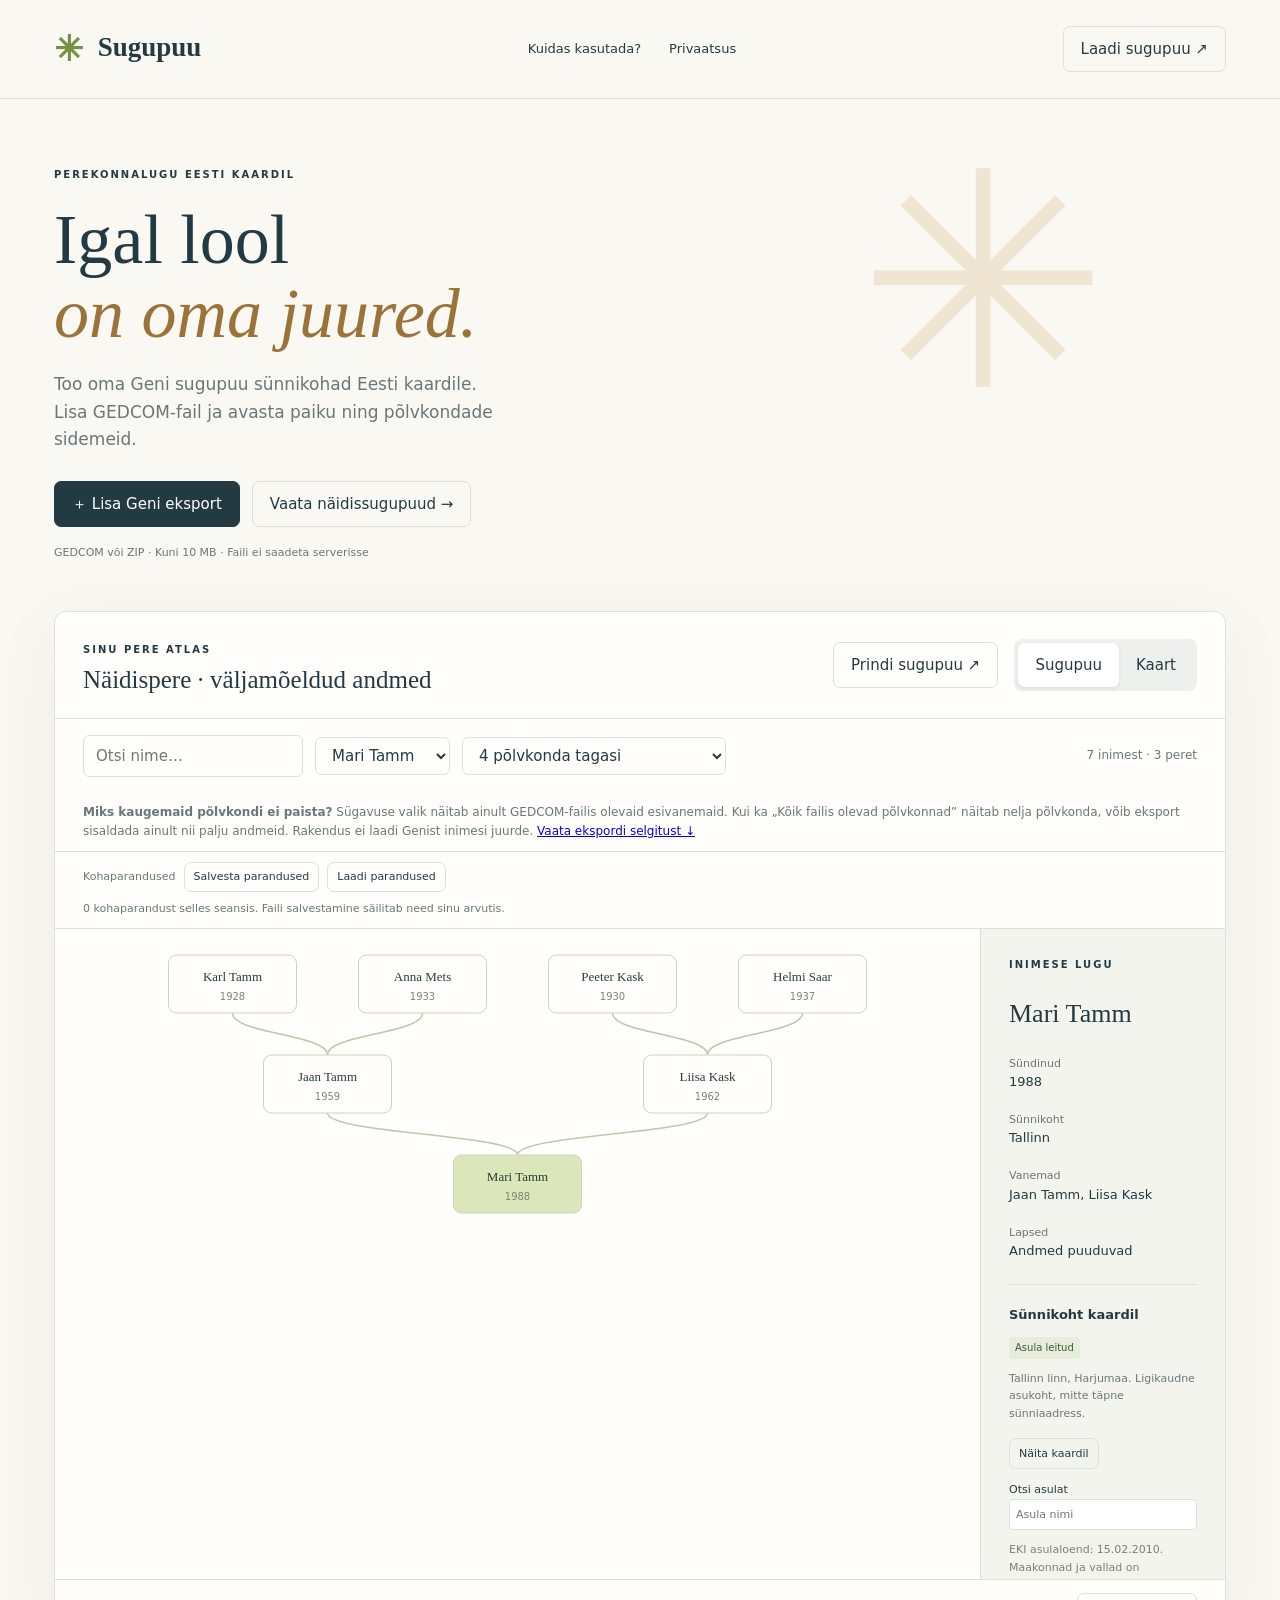
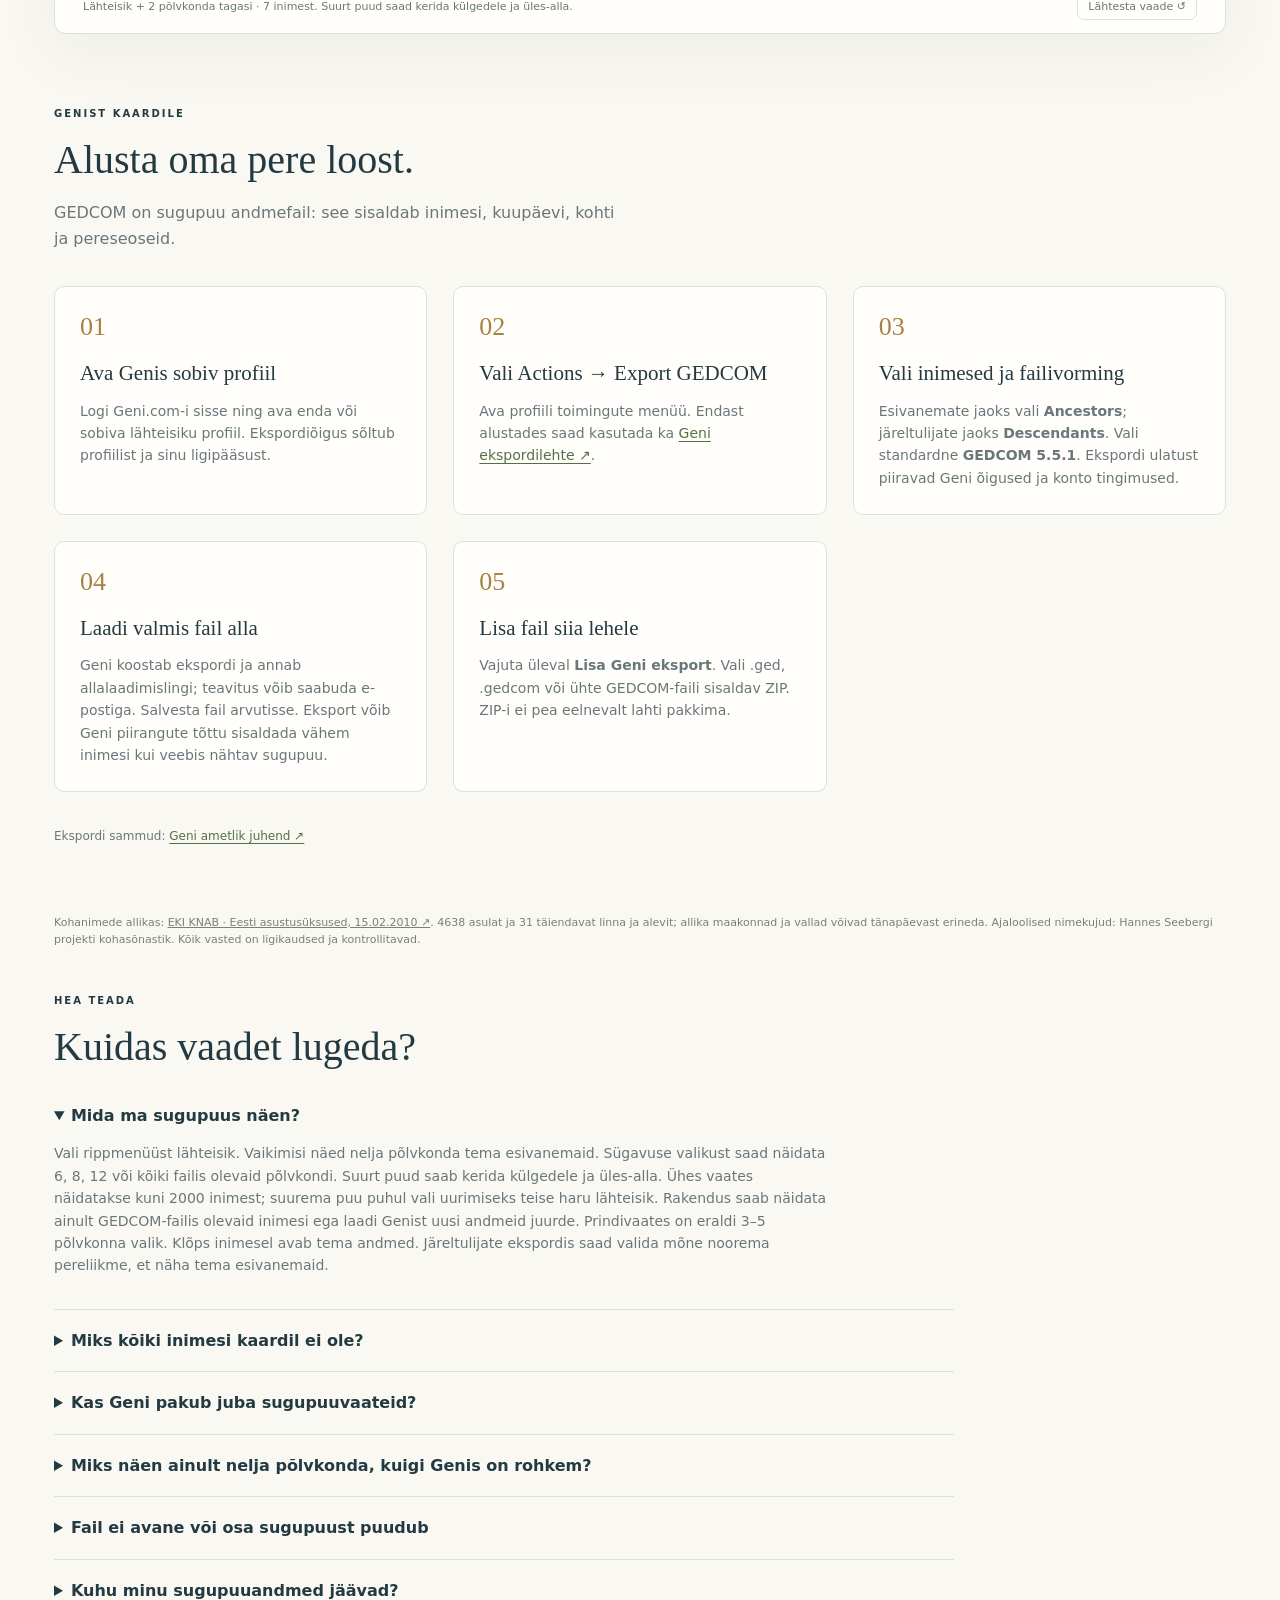
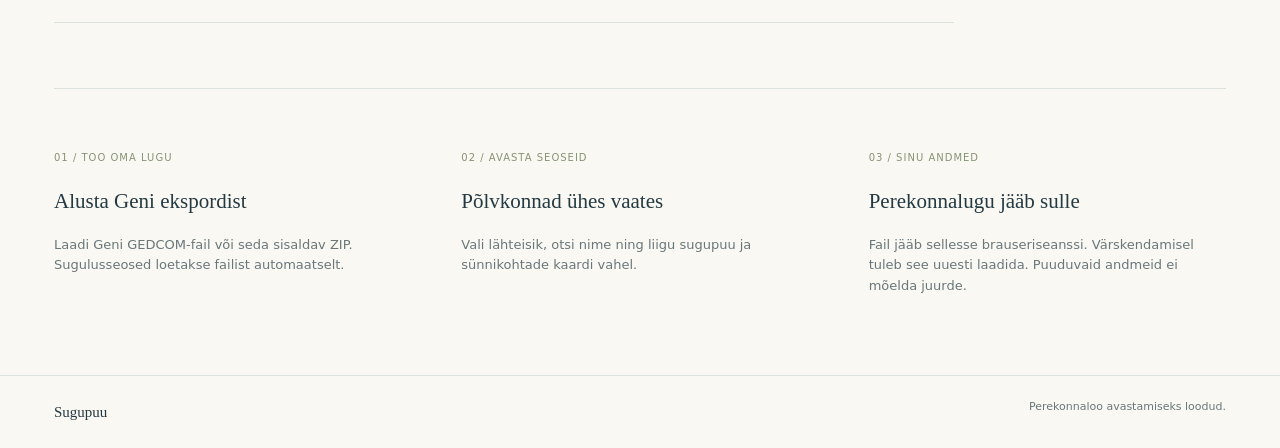
==== commit 32af7cfa: "Explain GEDCOM export depth and Geni export limits" ====
--- a/docs/index.html
+++ b/docs/index.html
@@ -13,7 +13,7 @@
 .geo-badge{display:inline-block;font-size:10px;line-height:1.4;border-radius:4px;padding:4px 6px;background:#e7eddc;color:#3d5b37}.geo-region{background:#f3e8cb;color:#80602c}.geo-unknown,.geo-ambiguous,.geo-missing{background:#f4e0d6;color:#8a4e37}.geo-candidate{display:block;width:100%;text-align:left;font-size:11px!important;line-height:1.5}.geo-source,.geo-data-note{font-size:11px!important;color:#7a8272}.geo-data-note{margin:20px 0}.geo-data-note a{color:inherit}.correction-tools{padding:10px 28px;border-bottom:1px solid var(--line);display:flex;gap:8px;flex-wrap:wrap;align-items:center}.correction-tools>span{font-size:11px;color:var(--muted)}.correction-tools button{font-size:11px;padding:5px 9px}.correction-tools small{width:100%}#geoCandidates,#geoLookupResults{max-height:240px;overflow:auto}
 
 .graph-scroll{flex:1;min-width:0;max-height:650px;overflow:auto;overscroll-behavior:contain}.graph-scroll>svg{display:block}.controls{flex-wrap:wrap}.controls #treeDepth{max-width:270px}.canvas aside{max-height:650px}@media(max-width:750px){.graph-scroll{width:100%;max-height:520px}.controls #treeDepth{width:100%;max-width:100%}}
-</style><body><header><a class="brand" href="."><span>✳</span> Sugupuu</a><nav><a href="#juhend">Kuidas kasutada?</a><a href="#andmed">Privaatsus</a></nav><button id="loadTop">Laadi sugupuu ↗</button></header><main><section class="intro"><div class="eyebrow">PEREKONNALUGU EESTI KAARDIL</div><h1>Igal lool<br><em>on oma juured.</em></h1><p>Too oma Geni sugupuu sünnikohad Eesti kaardile. Lisa GEDCOM-fail ja avasta paiku ning põlvkondade sidemeid.</p><div class="upload"><input type="file" id="file" accept=".ged,.gedcom,.zip" hidden><button class="primary" id="load">＋ Lisa Geni eksport</button><button id="demo">Vaata näidissugupuud →</button></div><small>GEDCOM või ZIP · Kuni 10 MB · Faili ei saadeta serverisse</small></section><section class="workspace"><div class="toolbar"><div><span class="eyebrow">SINU PERE ATLAS</span><h2 id="title">Näidispere sugupuu</h2></div><button id="printOpen" class="print-open">Prindi sugupuu ↗</button><div class="tabs"><button id="treeTab" class="active">Sugupuu</button><button id="mapTab">Kaart</button></div></div><div class="controls"><input id="search" placeholder="Otsi nime…" aria-label="Otsi nime"><select id="root" aria-label="Lähteisik"></select><select id="treeDepth" aria-label="Sugupuu sügavus"><option value="5">4 põlvkonda tagasi</option><option value="7">6 põlvkonda tagasi</option><option value="9">8 põlvkonda tagasi</option><option value="13">12 põlvkonda tagasi</option><option value="0">Kõik failis olevad põlvkonnad</option></select><span id="stats"></span></div><p id="status" role="status"></p><div class="correction-tools"><span>Kohaparandused</span><button id="exportCorrections">Salvesta parandused</button><button id="importCorrections">Laadi parandused</button><input id="correctionFile" type="file" accept=".json,application/json" hidden><small id="correctionStatus" role="status"></small></div><div class="canvas"><div id="graphScroll" class="graph-scroll"><svg id="view" role="img" aria-label="Sugupuu visualiseering"></svg></div><aside id="detail"><div class="eyebrow">LÄHEMALT</div><h3>Vali inimene</h3><p>Klõpsa sugupuus kaardil, et näha inimese andmeid ja peresidemeid.</p></aside></div><div class="foot"><span id="legend">Jooned ühendavad vanemaid ja lapsi.</span><button id="reset">Lähtesta vaade ↺</button></div></section><section class="guide" id="juhend"><div class="guide-head"><div class="eyebrow">GENIST KAARDILE</div><h2>Alusta oma pere loost.</h2><p>GEDCOM on sugupuu andmefail: see sisaldab inimesi, kuupäevi, kohti ja pereseoseid.</p></div><ol class="steps"><li><h3>Ava Genis sobiv profiil</h3><p>Logi Geni.com-i sisse ning ava enda või sobiva lähteisiku profiil. Ekspordiõigus sõltub profiilist ja sinu ligipääsust.</p></li><li><h3>Vali Actions → Export GEDCOM</h3><p>Ava profiili toimingute menüü. Endast alustades saad kasutada ka <a href="https://www.geni.com/gedcom/export" target="_blank" rel="noopener noreferrer">Geni ekspordilehte ↗</a>.</p></li><li><h3>Vali inimesed ja failivorming</h3><p>Esivanemate jaoks vali <strong>Ancestors</strong>; järeltulijate jaoks <strong>Descendants</strong>. Vali standardne <strong>GEDCOM 5.5.1</strong>. Ekspordi ulatust piiravad Geni õigused ja konto tingimused.</p></li><li><h3>Laadi valmis fail alla</h3><p>Geni koostab ekspordi ja annab allalaadimislingi; teavitus võib saabuda e-postiga. Salvesta fail arvutisse.</p></li><li><h3>Lisa fail siia lehele</h3><p>Vajuta üleval <strong>Lisa Geni eksport</strong>. Vali .ged, .gedcom või ühte GEDCOM-faili sisaldav ZIP. ZIP-i ei pea eelnevalt lahti pakkima.</p></li></ol><p class="source">Ekspordi sammud: <a href="https://help.geni.com/hc/en-us/articles/229705167-How-can-I-export-my-GEDCOM" target="_blank" rel="noopener noreferrer">Geni ametlik juhend ↗</a></p></section><p class="geo-data-note">Kohanimede allikas: <a href="https://arhiiv.eki.ee/knn/amas_aj.htm" target="_blank" rel="noopener noreferrer">EKI KNAB · Eesti asustusüksused, 15.02.2010 ↗</a>. 4638 asulat ja 31 täiendavat linna ja alevit; allika maakonnad ja vallad võivad tänapäevast erineda. Ajaloolised nimekujud: Hannes Seebergi projekti kohasõnastik. Kõik vasted on ligikaudsed ja kontrollitavad.</p><section class="faq"><div class="eyebrow">HEA TEADA</div><h2>Kuidas vaadet lugeda?</h2><details open><summary>Mida ma sugupuus näen?</summary><p>Vali rippmenüüst lähteisik. Vaikimisi näed nelja põlvkonda tema esivanemaid. Sügavuse valikust saad näidata 6, 8, 12 või kõiki failis olevaid põlvkondi. Suurt puud saab kerida külgedele ja üles-alla. Ühes vaates näidatakse kuni 2000 inimest; suurema puu puhul vali uurimiseks teise haru lähteisik. Rakendus saab näidata ainult GEDCOM-failis olevaid inimesi ega laadi Genist uusi andmeid juurde. Prindivaates on eraldi 3–5 põlvkonna valik. Klõps inimesel avab tema andmed. Järeltulijate ekspordis saad valida mõne noorema pereliikme, et näha tema esivanemaid.</p></details><details><summary>Miks kõiki inimesi kaardil ei ole?</summary><p>Kaart kasutab EKI 2010. aasta loendist 4638 Eesti asulat, 31 täiendavat linna ja alevit ning ajalooliste nimede sõnastikku. Piirkonnad on allika ajastust. Sama nimega asulaid eristatakse aadressis oleva valla või maakonna järgi; ebaselge vaste puhul tuleb koht ise valida. Sünnikoht võib failist puududa või olla sõnastikule tundmatu. Kaardi kohal kuvatakse tuvastamata inimeste nimekiri. Klõpsa nimel ja ava „Määra või paranda asukoht”, et lisada teadaolevad koordinaadid. Parandus kehtib selles brauseriseansis. Selle säilitamiseks vajuta „Salvesta parandused” ja lisa saadud JSON-fail järgmisel korral nupuga „Laadi parandused”. See fail sisaldab kohatekste ja koordinaate; hoia seda nagu oma sugupuuandmeid. Neile ei määrata väljamõeldud koordinaate; kaardipunktid tähistavad ligikaudseid asulakeskusi.</p></details><details><summary>Kas Geni pakub juba sugupuuvaateid?</summary><p>Jah. Geni võimaldab sugupuud vaadata ja hallata ning pakub ka kaardifunktsiooni. See leht on eraldiseisev ekspordifaili vaatur: saad uurida sünnikohti Eesti kaardil ning avada lihtsa esivanemate vaate ilma Geni kontoga ühendust loomata. Genis tehtud muudatuste nägemiseks ekspordi ja lisa uus fail.</p></details><details><summary>Fail ei avane või osa sugupuust puudub</summary><p>Kasuta GEDCOM-eksporti, mitte PDF-i ega kopeeritud aruannet. Faili ülempiir on 10 MB. ZIP peab sisaldama täpselt ühte .ged või .gedcom faili. Kui ZIP ei avane, paki see arvutis lahti ja vali .ged-fail. Geni ekspordipiirangud võivad tähendada, et kõiki sugulasi ei ole failis.</p></details><details id="andmed"><summary>Kuhu minu sugupuuandmed jäävad?</summary><p>Faili loetakse ainult selle lehe mälus sinu brauseris. Rakendus ei saada GEDCOM-i serverisse ega salvesta seda küpsistesse või brauseri püsimällu. Lehe värskendamisel tuleb fail uuesti valida. Ekspordifail ise jääb sinu arvutisse sinna, kuhu selle salvestasid. GitHub majutab veebilehte; lehe külastusele kehtivad GitHubi tavapärased logimisreeglid.</p></details></section><section class="notes"><div><span>01 / TOO OMA LUGU</span><h3>Alusta Geni ekspordist</h3><p>Laadi Geni GEDCOM-fail või seda sisaldav ZIP. Sugulusseosed loetakse failist automaatselt.</p></div><div><span>02 / AVASTA SEOSEID</span><h3>Põlvkonnad ühes vaates</h3><p>Vali lähteisik, otsi nime ning liigu sugupuu ja sünnikohtade kaardi vahel.</p></div><div><span>03 / SINU ANDMED</span><h3>Perekonnalugu jääb sulle</h3><p>Fail jääb sellesse brauseriseanssi. Värskendamisel tuleb see uuesti laadida. Puuduvaid andmeid ei mõelda juurde.</p></div></section><section id="printDialog" hidden aria-label="Prinditav sugupuu"><div class="print-tools"><div><h2>Sugupuu paberil</h2><p>Vali põlvkonnad ja paber. Prindiaknas saad valida „Salvesta PDF-ina”.</p></div><label>Põlvkondi <select id="printGenerations"><option value="3">3</option><option value="4" selected>4</option><option value="5">5</option></select></label><label>Paber <select id="printPaper"><option value="A4">A4 · horisontaalne</option><option value="A3" selected>A3 · horisontaalne</option></select></label><button id="printNow" class="primary">Prindi / salvesta PDF</button><button id="printClose">Sulge</button></div><p class="print-tip">Eelvaade näitab valitud lähteisiku esivanemaid. Suurema puu jaoks vali A3 või vähem põlvkondi. Prindiaknas kasuta horisontaalpaigutust, mahutamist lehele ja lülita brauseri päised-jalused välja. Paberit saab prindiaknas muuta.</p><article id="printSheet"></article></section></main><footer>Sugupuu <span>Perekonnaloo avastamiseks loodud.</span></footer><script>const $=id=>document.getElementById(id);let people=[],families=[],mode='tree',selected='',source='demo';const esc=s=>String(s??'').replace(/[&<>"']/g,c=>({'&':'&amp;','<':'&lt;','>':'&gt;','"':'&quot;',"'":'&#39;'}[c]));
+</style><body><header><a class="brand" href="."><span>✳</span> Sugupuu</a><nav><a href="#juhend">Kuidas kasutada?</a><a href="#andmed">Privaatsus</a></nav><button id="loadTop">Laadi sugupuu ↗</button></header><main><section class="intro"><div class="eyebrow">PEREKONNALUGU EESTI KAARDIL</div><h1>Igal lool<br><em>on oma juured.</em></h1><p>Too oma Geni sugupuu sünnikohad Eesti kaardile. Lisa GEDCOM-fail ja avasta paiku ning põlvkondade sidemeid.</p><div class="upload"><input type="file" id="file" accept=".ged,.gedcom,.zip" hidden><button class="primary" id="load">＋ Lisa Geni eksport</button><button id="demo">Vaata näidissugupuud →</button></div><small>GEDCOM või ZIP · Kuni 10 MB · Faili ei saadeta serverisse</small></section><section class="workspace"><div class="toolbar"><div><span class="eyebrow">SINU PERE ATLAS</span><h2 id="title">Näidispere sugupuu</h2></div><button id="printOpen" class="print-open">Prindi sugupuu ↗</button><div class="tabs"><button id="treeTab" class="active">Sugupuu</button><button id="mapTab">Kaart</button></div></div><div class="controls"><input id="search" placeholder="Otsi nime…" aria-label="Otsi nime"><select id="root" aria-label="Lähteisik"></select><select id="treeDepth" aria-label="Sugupuu sügavus"><option value="5">4 põlvkonda tagasi</option><option value="7">6 põlvkonda tagasi</option><option value="9">8 põlvkonda tagasi</option><option value="13">12 põlvkonda tagasi</option><option value="0">Kõik failis olevad põlvkonnad</option></select><span id="stats"></span></div><div class="depth-help" style="padding:10px 28px;font-size:12px;color:#69777b;border-bottom:1px solid #dbe1dd"><strong>Miks kaugemaid põlvkondi ei paista?</strong> Sügavuse valik näitab ainult GEDCOM-failis olevaid esivanemaid. Kui ka „Kõik failis olevad põlvkonnad” näitab nelja põlvkonda, võib eksport sisaldada ainult nii palju andmeid. Rakendus ei laadi Genist inimesi juurde. <a href="#ekspordi-ulatus">Vaata ekspordi selgitust ↓</a></div><p id="status" role="status"></p><div class="correction-tools"><span>Kohaparandused</span><button id="exportCorrections">Salvesta parandused</button><button id="importCorrections">Laadi parandused</button><input id="correctionFile" type="file" accept=".json,application/json" hidden><small id="correctionStatus" role="status"></small></div><div class="canvas"><div id="graphScroll" class="graph-scroll"><svg id="view" role="img" aria-label="Sugupuu visualiseering"></svg></div><aside id="detail"><div class="eyebrow">LÄHEMALT</div><h3>Vali inimene</h3><p>Klõpsa sugupuus kaardil, et näha inimese andmeid ja peresidemeid.</p></aside></div><div class="foot"><span id="legend">Jooned ühendavad vanemaid ja lapsi.</span><button id="reset">Lähtesta vaade ↺</button></div></section><section class="guide" id="juhend"><div class="guide-head"><div class="eyebrow">GENIST KAARDILE</div><h2>Alusta oma pere loost.</h2><p>GEDCOM on sugupuu andmefail: see sisaldab inimesi, kuupäevi, kohti ja pereseoseid.</p></div><ol class="steps"><li><h3>Ava Genis sobiv profiil</h3><p>Logi Geni.com-i sisse ning ava enda või sobiva lähteisiku profiil. Ekspordiõigus sõltub profiilist ja sinu ligipääsust.</p></li><li><h3>Vali Actions → Export GEDCOM</h3><p>Ava profiili toimingute menüü. Endast alustades saad kasutada ka <a href="https://www.geni.com/gedcom/export" target="_blank" rel="noopener noreferrer">Geni ekspordilehte ↗</a>.</p></li><li><h3>Vali inimesed ja failivorming</h3><p>Esivanemate jaoks vali <strong>Ancestors</strong>; järeltulijate jaoks <strong>Descendants</strong>. Vali standardne <strong>GEDCOM 5.5.1</strong>. Ekspordi ulatust piiravad Geni õigused ja konto tingimused.</p></li><li><h3>Laadi valmis fail alla</h3><p>Geni koostab ekspordi ja annab allalaadimislingi; teavitus võib saabuda e-postiga. Salvesta fail arvutisse. Eksport võib Geni piirangute tõttu sisaldada vähem inimesi kui veebis nähtav sugupuu.</p></li><li><h3>Lisa fail siia lehele</h3><p>Vajuta üleval <strong>Lisa Geni eksport</strong>. Vali .ged, .gedcom või ühte GEDCOM-faili sisaldav ZIP. ZIP-i ei pea eelnevalt lahti pakkima.</p></li></ol><p class="source">Ekspordi sammud: <a href="https://help.geni.com/hc/en-us/articles/229705167-How-can-I-export-my-GEDCOM" target="_blank" rel="noopener noreferrer">Geni ametlik juhend ↗</a></p></section><p class="geo-data-note">Kohanimede allikas: <a href="https://arhiiv.eki.ee/knn/amas_aj.htm" target="_blank" rel="noopener noreferrer">EKI KNAB · Eesti asustusüksused, 15.02.2010 ↗</a>. 4638 asulat ja 31 täiendavat linna ja alevit; allika maakonnad ja vallad võivad tänapäevast erineda. Ajaloolised nimekujud: Hannes Seebergi projekti kohasõnastik. Kõik vasted on ligikaudsed ja kontrollitavad.</p><section class="faq"><div class="eyebrow">HEA TEADA</div><h2>Kuidas vaadet lugeda?</h2><details open><summary>Mida ma sugupuus näen?</summary><p>Vali rippmenüüst lähteisik. Vaikimisi näed nelja põlvkonda tema esivanemaid. Sügavuse valikust saad näidata 6, 8, 12 või kõiki failis olevaid põlvkondi. Suurt puud saab kerida külgedele ja üles-alla. Ühes vaates näidatakse kuni 2000 inimest; suurema puu puhul vali uurimiseks teise haru lähteisik. Rakendus saab näidata ainult GEDCOM-failis olevaid inimesi ega laadi Genist uusi andmeid juurde. Prindivaates on eraldi 3–5 põlvkonna valik. Klõps inimesel avab tema andmed. Järeltulijate ekspordis saad valida mõne noorema pereliikme, et näha tema esivanemaid.</p></details><details><summary>Miks kõiki inimesi kaardil ei ole?</summary><p>Kaart kasutab EKI 2010. aasta loendist 4638 Eesti asulat, 31 täiendavat linna ja alevit ning ajalooliste nimede sõnastikku. Piirkonnad on allika ajastust. Sama nimega asulaid eristatakse aadressis oleva valla või maakonna järgi; ebaselge vaste puhul tuleb koht ise valida. Sünnikoht võib failist puududa või olla sõnastikule tundmatu. Kaardi kohal kuvatakse tuvastamata inimeste nimekiri. Klõpsa nimel ja ava „Määra või paranda asukoht”, et lisada teadaolevad koordinaadid. Parandus kehtib selles brauseriseansis. Selle säilitamiseks vajuta „Salvesta parandused” ja lisa saadud JSON-fail järgmisel korral nupuga „Laadi parandused”. See fail sisaldab kohatekste ja koordinaate; hoia seda nagu oma sugupuuandmeid. Neile ei määrata väljamõeldud koordinaate; kaardipunktid tähistavad ligikaudseid asulakeskusi.</p></details><details><summary>Kas Geni pakub juba sugupuuvaateid?</summary><p>Jah. Geni võimaldab sugupuud vaadata ja hallata ning pakub ka kaardifunktsiooni. See leht on eraldiseisev ekspordifaili vaatur: saad uurida sünnikohti Eesti kaardil ning avada lihtsa esivanemate vaate ilma Geni kontoga ühendust loomata. Genis tehtud muudatuste nägemiseks ekspordi ja lisa uus fail.</p></details><details id="ekspordi-ulatus"><summary>Miks näen ainult nelja põlvkonda, kuigi Genis on rohkem?</summary><p>Geni veebis olev sugupuu ja allalaaditud GEDCOM-fail ei pruugi sisaldada sama palju inimesi. Vali siin „Kõik failis olevad põlvkonnad”. Kui kaugemaid esivanemaid ikka ei ilmu, võivad nad ekspordist puududa või puudub failis ühendav pereseos. Näiteks 20 inimest sisaldav eksport võib ulatuda ainult nelja põlvkonna kaugusele; see ei ole lehe üldine põlvkonnapiir.</p><p>Genis vali ekspordirühmaks <strong>Ancestors</strong> (esivanemad) ning kontrolli lähteisikut ja ekspordi ulatust. Geni seab ekspordile piiranguid konto õiguste, paketi ja sinu lisatud profiilide arvu järgi. Pro-pakett ei taga automaatselt kõigi esivanemate kaasamist. Vajadusel koosta laiem eksport ja lisa uus fail siia. <a href="https://help.geni.com/hc/en-us/articles/229705167-How-can-I-export-my-GEDCOM" target="_blank" rel="noopener noreferrer">Vaata Geni ametlikke ekspordipiiranguid ↗</a></p><p>Lehe põlvkondade arv tähendab kaugust valitud lähteisikust. Prindivaates valitakse põlvkondi eraldi ja lähteisik loetakse seal esimese põlvkonna hulka. Suure puu puhul saab lehel kuvada kuni 2000 inimest korraga; eri harude uurimiseks vali teine lähteisik.</p></details><details><summary>Fail ei avane või osa sugupuust puudub</summary><p>Kasuta GEDCOM-eksporti, mitte PDF-i ega kopeeritud aruannet. Faili ülempiir on 10 MB. ZIP peab sisaldama täpselt ühte .ged või .gedcom faili. Kui ZIP ei avane, paki see arvutis lahti ja vali .ged-fail. Geni ekspordipiirangud võivad tähendada, et kõiki sugulasi ei ole failis.</p></details><details id="andmed"><summary>Kuhu minu sugupuuandmed jäävad?</summary><p>Faili loetakse ainult selle lehe mälus sinu brauseris. Rakendus ei saada GEDCOM-i serverisse ega salvesta seda küpsistesse või brauseri püsimällu. Lehe värskendamisel tuleb fail uuesti valida. Ekspordifail ise jääb sinu arvutisse sinna, kuhu selle salvestasid. GitHub majutab veebilehte; lehe külastusele kehtivad GitHubi tavapärased logimisreeglid.</p></details></section><section class="notes"><div><span>01 / TOO OMA LUGU</span><h3>Alusta Geni ekspordist</h3><p>Laadi Geni GEDCOM-fail või seda sisaldav ZIP. Sugulusseosed loetakse failist automaatselt.</p></div><div><span>02 / AVASTA SEOSEID</span><h3>Põlvkonnad ühes vaates</h3><p>Vali lähteisik, otsi nime ning liigu sugupuu ja sünnikohtade kaardi vahel.</p></div><div><span>03 / SINU ANDMED</span><h3>Perekonnalugu jääb sulle</h3><p>Fail jääb sellesse brauseriseanssi. Värskendamisel tuleb see uuesti laadida. Puuduvaid andmeid ei mõelda juurde.</p></div></section><section id="printDialog" hidden aria-label="Prinditav sugupuu"><div class="print-tools"><div><h2>Sugupuu paberil</h2><p>Vali põlvkonnad ja paber. Prindiaknas saad valida „Salvesta PDF-ina”.</p></div><label>Põlvkondi <select id="printGenerations"><option value="3">3</option><option value="4" selected>4</option><option value="5">5</option></select></label><label>Paber <select id="printPaper"><option value="A4">A4 · horisontaalne</option><option value="A3" selected>A3 · horisontaalne</option></select></label><button id="printNow" class="primary">Prindi / salvesta PDF</button><button id="printClose">Sulge</button></div><p class="print-tip">Eelvaade näitab valitud lähteisiku esivanemaid. Suurema puu jaoks vali A3 või vähem põlvkondi. Prindiaknas kasuta horisontaalpaigutust, mahutamist lehele ja lülita brauseri päised-jalused välja. Paberit saab prindiaknas muuta.</p><article id="printSheet"></article></section></main><footer>Sugupuu <span>Perekonnaloo avastamiseks loodud.</span></footer><script>const $=id=>document.getElementById(id);let people=[],families=[],mode='tree',selected='',source='demo';const esc=s=>String(s??'').replace(/[&<>"']/g,c=>({'&':'&amp;','<':'&lt;','>':'&gt;','"':'&quot;',"'":'&#39;'}[c]));
 function parseGed(text){const records=[];let stack=[];for(const line of text.replace(/^\uFEFF/,'').split(/\r?\n/)){const m=line.match(/^(\d+)\s+(?:(@[^@]+@)\s+)?(\S+)(?:\s+(.*))?$/);if(!m)continue;const level=+m[1],r={tag:m[3],id:m[2],value:m[4]||'',children:[]};if(level===0){records.push(r);stack=[r]}else if(stack[level-1]){stack[level-1].children.push(r);stack[level]=r;stack.length=level+1}}const get=(r,t)=>r.children.find(c=>c.tag===t);const val=(r,t)=>get(r,t)?.value||'';const ps=records.filter(r=>r.tag==='INDI').map(r=>{const birth=get(r,'BIRT'),death=get(r,'DEAT');return{id:r.id,name:val(r,'NAME').replaceAll('/','').trim()||'Nimi puudub',sex:val(r,'SEX'),birth:birth?val(birth,'DATE'):'',place:birth?val(birth,'PLAC'):'',death:death?val(death,'DATE'):''}});const fs=records.filter(r=>r.tag==='FAM').map(r=>({parents:r.children.filter(c=>['HUSB','WIFE'].includes(c.tag)).map(c=>c.value),children:r.children.filter(c=>c.tag==='CHIL').map(c=>c.value)}));return{people:ps,families:fs}}
 const demoText=`0 HEAD
 1 CHAR UTF-8
